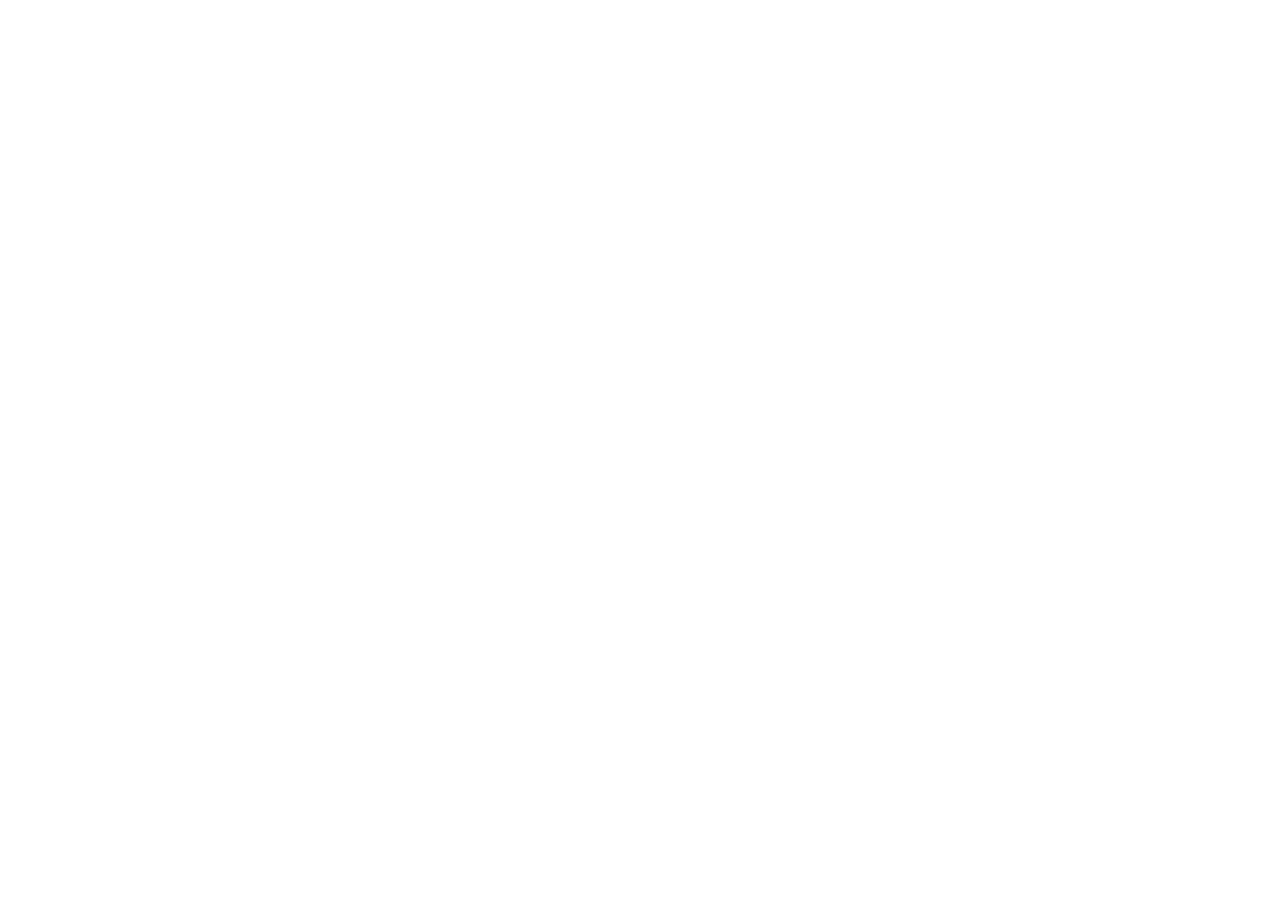
==== index.html @ eda7efb9 "Add files via upload" ====
<!DOCTYPE html>
<html lang="en">
<head>
<meta charset="utf-8" />
<meta name="viewport" content="width=device-width, initial-scale=1" />
<title>KSE — Kyiv School of Economics</title>
<link rel="preconnect" href="https://fonts.googleapis.com" />
<link rel="preconnect" href="https://fonts.gstatic.com" crossorigin />
<link href="https://fonts.googleapis.com/css2?family=Playfair+Display:wght@900&family=Plus+Jakarta+Sans:wght@400;500;600;700&display=swap" rel="stylesheet" />
<link rel="stylesheet" href="https://fonts.googleapis.com/css2?family=Material+Symbols+Outlined:opsz,wght,FILL,GRAD@20..48,400,0,0" />
<link rel="stylesheet" href="../../colors_and_type.css" />
<link rel="stylesheet" href="kit.css" />
<script src="https://unpkg.com/react@18.3.1/umd/react.development.js" integrity="sha384-hD6/rw4ppMLGNu3tX5cjIb+uRZ7UkRJ6BPkLpg4hAu/6onKUg4lLsHAs9EBPT82L" crossorigin="anonymous"></script>
<script src="https://unpkg.com/react-dom@18.3.1/umd/react-dom.development.js" integrity="sha384-u6aeetuaXnQ38mYT8rp6sbXaQe3NL9t+IBXmnYxwkUI2Hw4bsp2Wvmx4yRQF1uAm" crossorigin="anonymous"></script>
<script src="https://unpkg.com/@babel/standalone@7.29.0/babel.min.js" integrity="sha384-m08KidiNqLdpJqLq95G/LEi8Qvjl/xUYll3QILypMoQ65QorJ9Lvtp2RXYGBFj1y" crossorigin="anonymous"></script>
</head>
<body>
<div id="root"></div>
<script type="text/babel" src="Primitives.jsx"></script>
<script type="text/babel" src="Navbar.jsx"></script>
<script type="text/babel" src="Hero.jsx"></script>
<script type="text/babel" src="NewsEvents.jsx"></script>
<script type="text/babel" src="Wayfinding.jsx"></script>
<script type="text/babel" src="AdmissionsEducation.jsx"></script>
<script type="text/babel" src="LifeAtKSE.jsx"></script>
<script type="text/babel" src="Footer.jsx"></script>
<script type="text/babel" src="app.jsx"></script>
</body>
</html>
---- kit.css ----
/* KSE Website UI kit — kit-specific styles. Pairs with ../../colors_and_type.css */
*{box-sizing:border-box}
html,body{margin:0;padding:0}
body{
  font-family:var(--kse-font-sans);
  color:var(--kse-title-light);
  background:#fff;
  -webkit-font-smoothing:antialiased;
}
.material-symbols-outlined{
  font-family:'Material Symbols Outlined';
  font-variation-settings:'FILL' 0,'wght' 400,'GRAD' 0,'opsz' 24;
  font-size:20px;line-height:1;vertical-align:middle;user-select:none;
}
a{color:inherit;text-decoration:none}
button{font-family:inherit}

.kse-shell{max-width:1240px;margin:0 auto;padding:0 40px}
.section{padding:80px 0}

/* ---- Buttons ---- */
.btn{display:inline-flex;align-items:center;gap:8px;font-family:var(--kse-font-ui);font-weight:700;
  font-size:16px;line-height:24px;border-radius:16px;border:1px solid transparent;cursor:pointer;
  padding:11px 20px;transition:background .16s ease,color .16s ease,transform .12s ease,box-shadow .16s ease;
  box-shadow:var(--kse-shadow-xs);white-space:nowrap;}
.btn--primary{background:#000;color:#fff;}
.btn--primary:hover{background:#262626;}
.btn--accent{background:#1A1F3B;color:#fff;}
.btn--accent:hover{background:#2a3357;}
.btn--secondary{background:#fff;color:#0D0D0D;border-color:var(--kse-border);box-shadow:none;}
.btn--secondary:hover{background:#F9F9FB;border-color:#bcbcbc;}
.btn--ghost{background:transparent;color:#0D0D0D;box-shadow:none;}
.btn--ghost:hover{background:#F4F4F6;}
.btn--light{background:#fff;color:#0D0D0D;box-shadow:none;}
.btn--light:hover{background:#F0F0F2;}
.btn:active{transform:translateY(1px);}
.btn--sm{font-size:14px;padding:8px 14px;border-radius:12px;}
.btn--xl{font-size:18px;padding:14px 26px;}

.tag{display:inline-flex;align-items:center;gap:6px;font-family:var(--kse-font-ui);font-size:13px;
  font-weight:600;border-radius:999px;padding:7px 15px;cursor:pointer;transition:.15s;}
.tag--soft{background:#fff;color:#0D0D0D;border:1px solid var(--kse-border);}
.tag--soft:hover{background:#F9F9FB;}
.tag--active{background:#0D0D0D;color:#fff;border-color:#0D0D0D;}

.eyebrow{font-family:var(--kse-font-ui);font-size:12px;font-weight:600;letter-spacing:.08em;
  text-transform:uppercase;color:var(--kse-secondary);}
.h-sec{font-size:40px;line-height:1.08;font-weight:500;letter-spacing:-0.025em;margin:0;}
.lead{font-size:16px;line-height:1.55;color:var(--kse-desc-light);}

/* ---- Logo ---- */
.logo{display:inline-flex;align-items:center;gap:12px;}
.logo__wm{font-family:var(--kse-font-serif);font-weight:900;font-size:30px;line-height:1;letter-spacing:.5px;}
.logo__div{width:1.5px;height:26px;background:var(--kse-border);}
.logo__tag{font-family:var(--kse-font-ui);font-weight:500;font-size:11px;line-height:13px;}

/* ---- Toast ---- */
.toast{position:fixed;left:50%;bottom:28px;transform:translateX(-50%) translateY(20px);
  background:#0D0D0D;color:#fff;font-family:var(--kse-font-ui);font-size:14px;font-weight:500;
  padding:12px 20px;border-radius:12px;box-shadow:var(--kse-shadow-2xl);opacity:0;pointer-events:none;
  transition:.25s ease;z-index:200;}
.toast.show{opacity:1;transform:translateX(-50%) translateY(0);}

/* ---- Modal ---- */
.overlay{position:fixed;inset:0;background:rgba(12,13,55,0.45);backdrop-filter:blur(2px);
  display:flex;align-items:center;justify-content:center;z-index:300;opacity:0;pointer-events:none;transition:.2s;}
.overlay.show{opacity:1;pointer-events:auto;}
.modal{background:#fff;border-radius:20px;max-width:460px;width:calc(100% - 48px);padding:32px;
  box-shadow:var(--kse-shadow-3xl);transform:translateY(10px) scale(.98);transition:.2s;}
.overlay.show .modal{transform:none;}
.field{width:100%;font-family:var(--kse-font-sans);font-size:15px;padding:12px 14px;border-radius:12px;
  border:1px solid var(--kse-border);background:#F9F9FB;outline:none;margin-top:6px;}
.field:focus{border-color:#0D0D0D;background:#fff;}
.flabel{font-family:var(--kse-font-ui);font-size:13px;font-weight:600;color:var(--kse-secondary);}
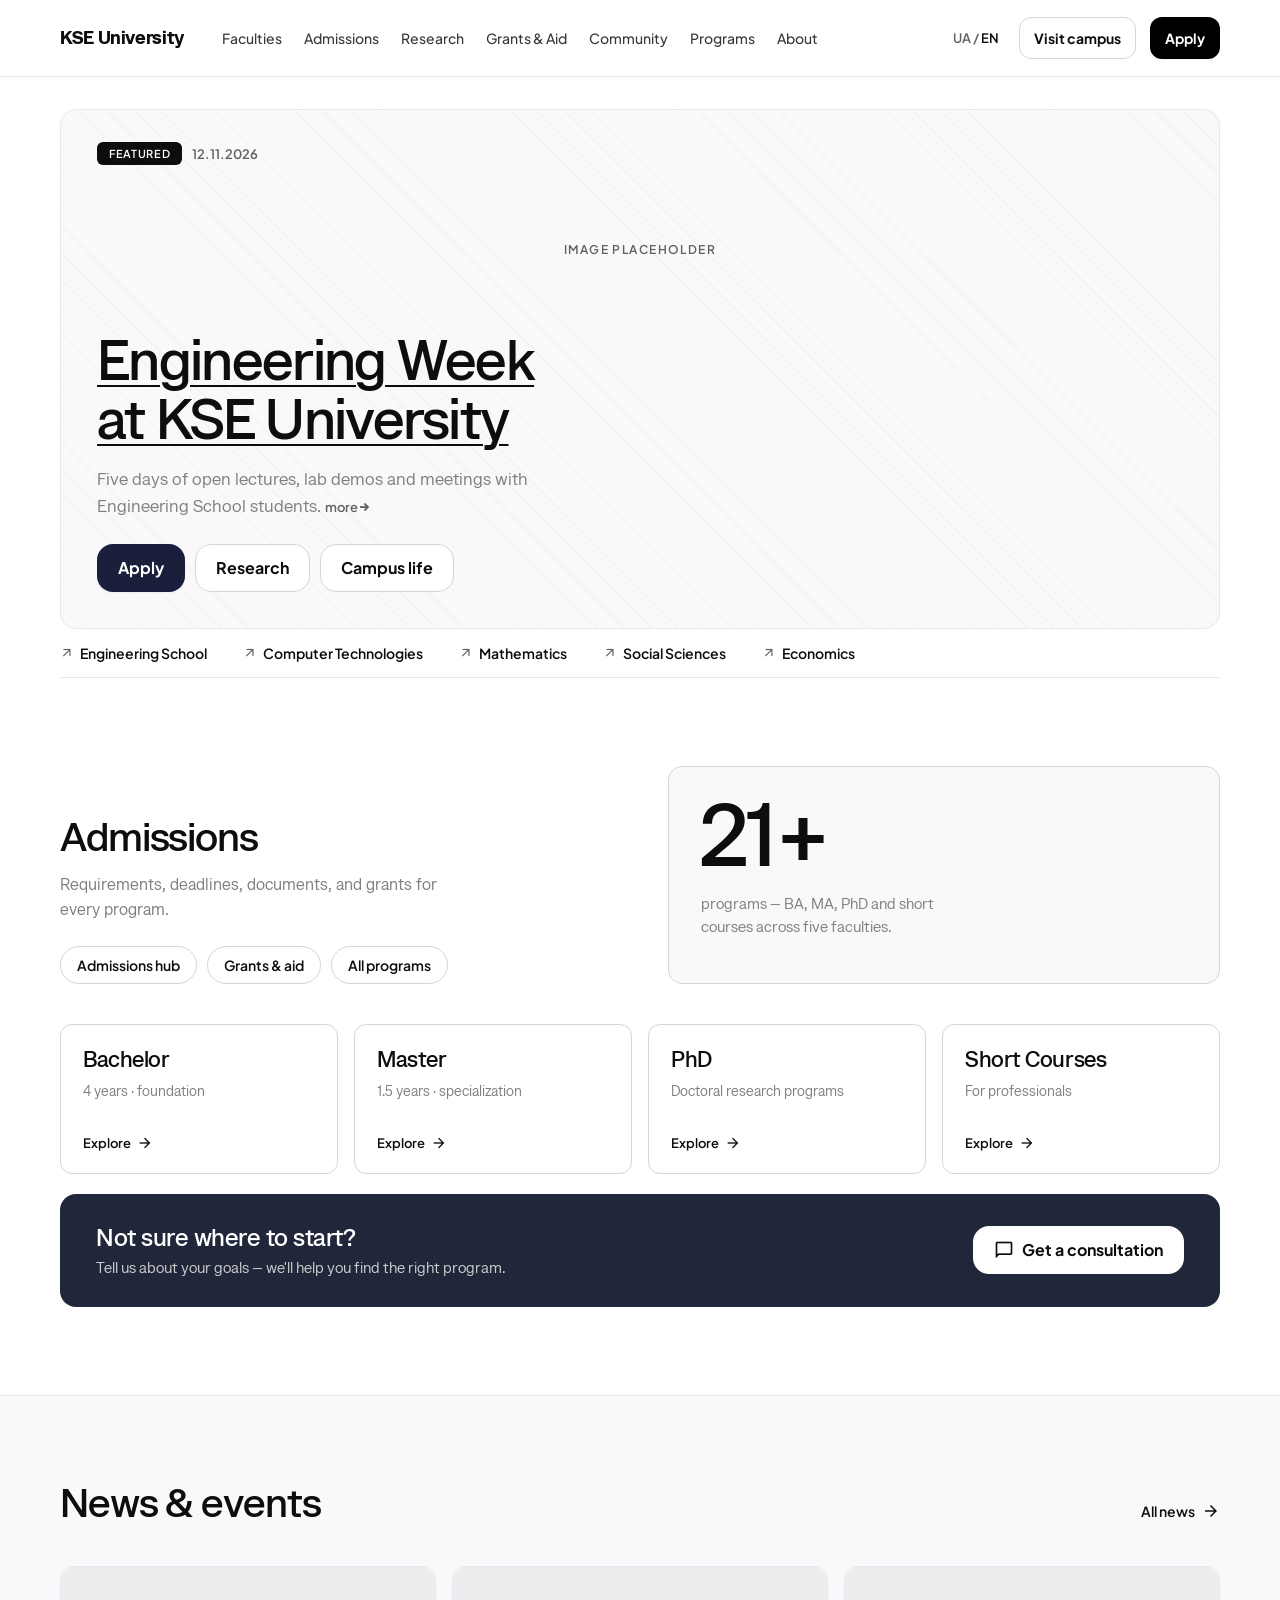
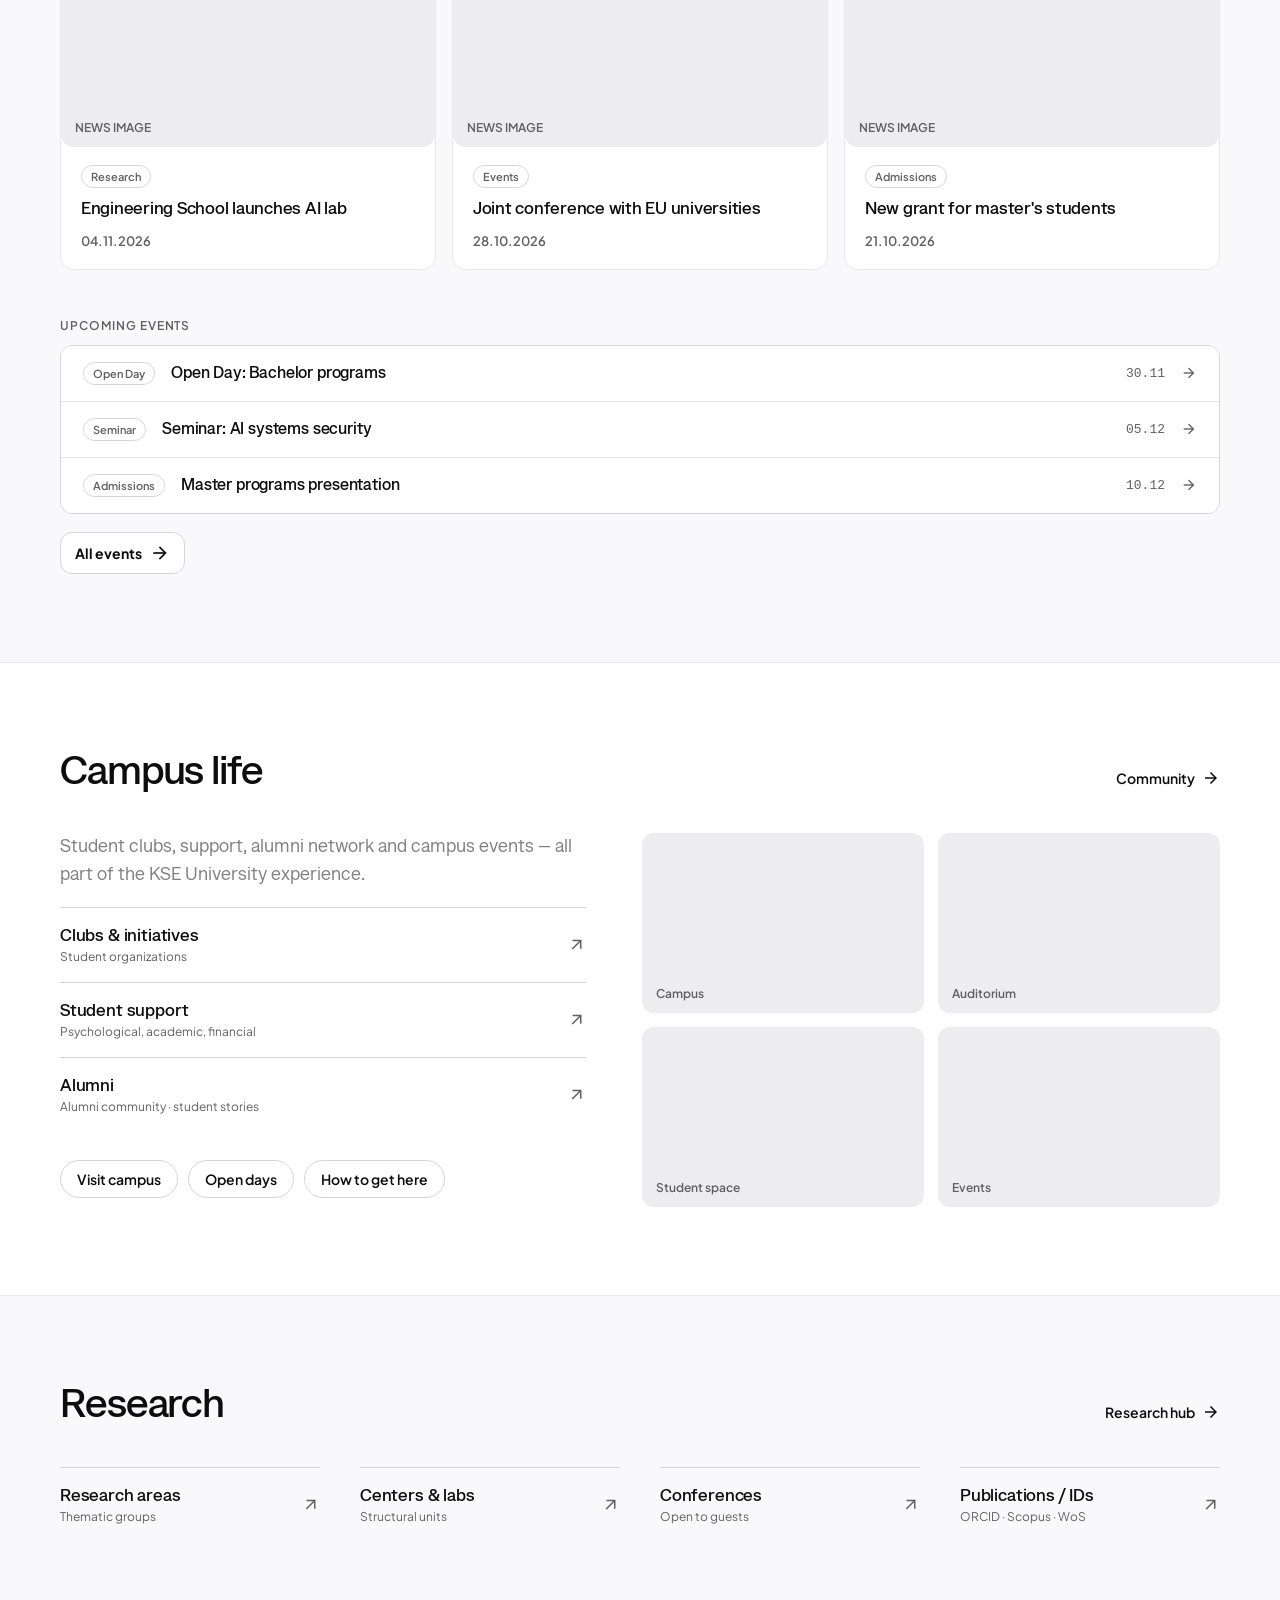
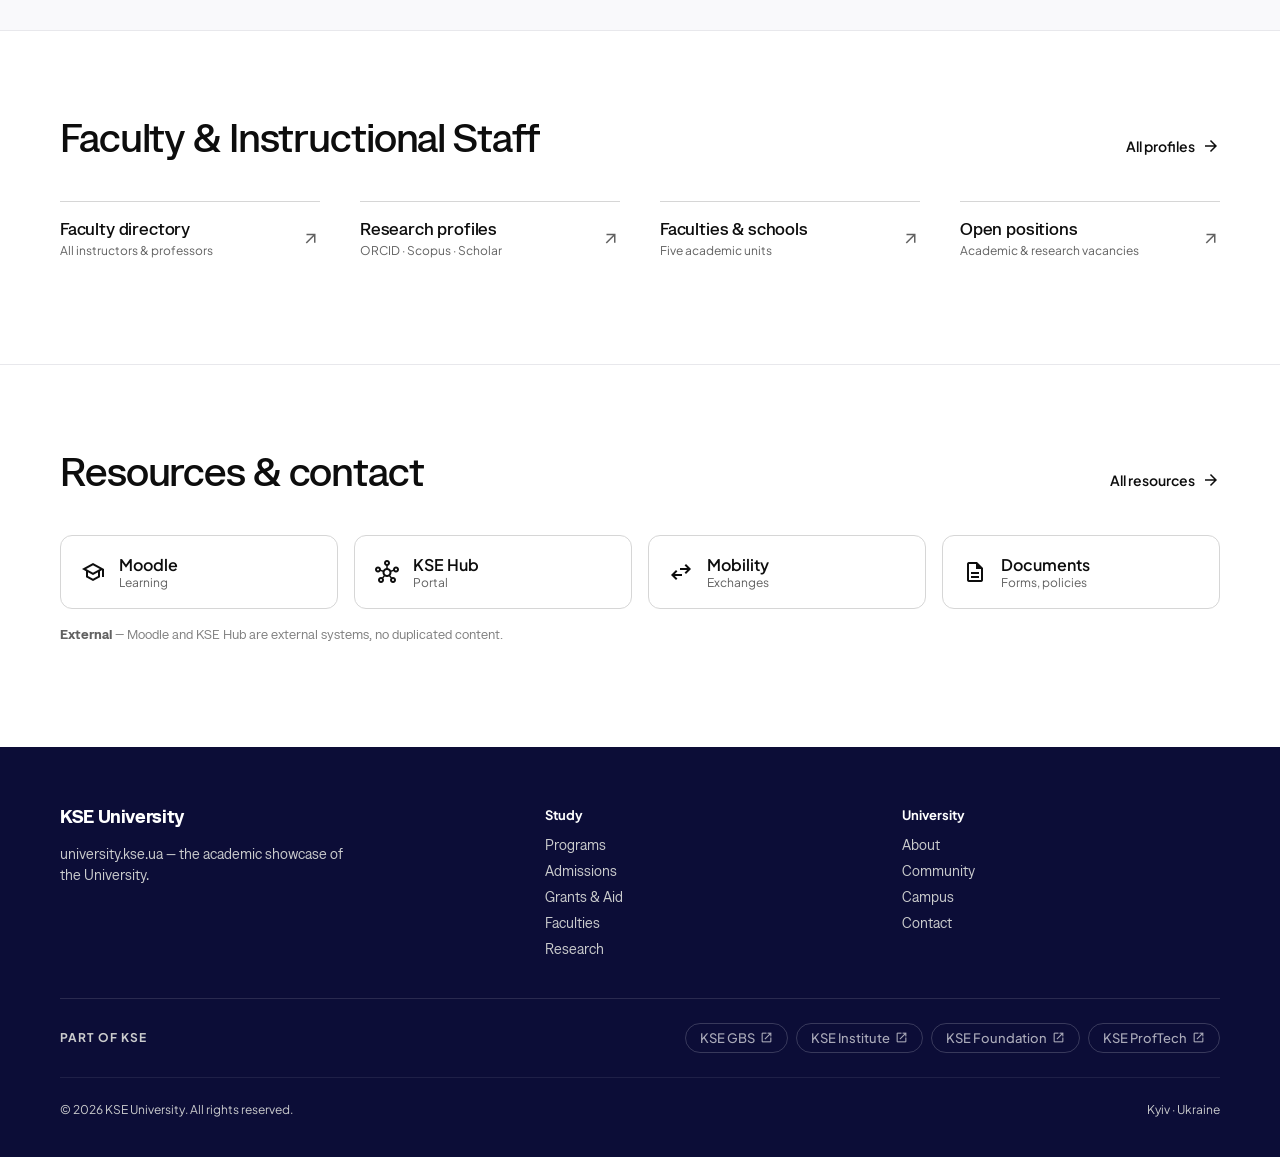
==== commit 776975bf: "Change index to render correctly" ====
--- a/index.html
+++ b/index.html
@@ -1,29 +1,179 @@
 <!DOCTYPE html>
-<html lang="en">
+<html>
 <head>
-<meta charset="utf-8" />
-<meta name="viewport" content="width=device-width, initial-scale=1" />
-<title>KSE — Kyiv School of Economics</title>
-<link rel="preconnect" href="https://fonts.googleapis.com" />
-<link rel="preconnect" href="https://fonts.gstatic.com" crossorigin />
-<link href="https://fonts.googleapis.com/css2?family=Playfair+Display:wght@900&family=Plus+Jakarta+Sans:wght@400;500;600;700&display=swap" rel="stylesheet" />
-<link rel="stylesheet" href="https://fonts.googleapis.com/css2?family=Material+Symbols+Outlined:opsz,wght,FILL,GRAD@20..48,400,0,0" />
-<link rel="stylesheet" href="../../colors_and_type.css" />
-<link rel="stylesheet" href="kit.css" />
-<script src="https://unpkg.com/react@18.3.1/umd/react.development.js" integrity="sha384-hD6/rw4ppMLGNu3tX5cjIb+uRZ7UkRJ6BPkLpg4hAu/6onKUg4lLsHAs9EBPT82L" crossorigin="anonymous"></script>
-<script src="https://unpkg.com/react-dom@18.3.1/umd/react-dom.development.js" integrity="sha384-u6aeetuaXnQ38mYT8rp6sbXaQe3NL9t+IBXmnYxwkUI2Hw4bsp2Wvmx4yRQF1uAm" crossorigin="anonymous"></script>
-<script src="https://unpkg.com/@babel/standalone@7.29.0/babel.min.js" integrity="sha384-m08KidiNqLdpJqLq95G/LEi8Qvjl/xUYll3QILypMoQ65QorJ9Lvtp2RXYGBFj1y" crossorigin="anonymous"></script>
+  <meta charset="utf-8">
+  <title>KSE University — Academic programs, faculties, research</title>
+  <style>
+    * { margin: 0; padding: 0; box-sizing: border-box; }
+    body { background: #faf9f5; display: flex; align-items: center; justify-content: center; min-height: 100vh; font-family: -apple-system, BlinkMacSystemFont, sans-serif; }
+    #__bundler_loading { position: fixed; bottom: 20px; right: 20px; font: 13px/1.4 -apple-system, BlinkMacSystemFont, sans-serif; color: #666; background: #fff; padding: 8px 14px; border-radius: 8px; box-shadow: 0 1px 4px rgba(0,0,0,0.12); z-index: 10000; }
+    #__bundler_thumbnail { position: fixed; inset: 0; width: 100%; height: 100%; display: flex; align-items: center; justify-content: center; background: #faf9f5; z-index: 9999; }
+    #__bundler_thumbnail svg { width: 100%; height: 100%; object-fit: contain; }
+    #__bundler_placeholder { color: #999; font-size: 14px; }
+  </style>
+  <noscript>
+    <style>#__bundler_loading { display: none; }</style>
+    <div style="position:fixed;bottom:12px;left:12px;font:13px/1.4 -apple-system,BlinkMacSystemFont,sans-serif;color:#999;background:rgba(255,255,255,0.9);padding:6px 12px;border-radius:6px;box-shadow:0 1px 4px rgba(0,0,0,0.08);z-index:10000;">
+      This page requires JavaScript to display.
+    </div>
+  </noscript>
 </head>
 <body>
-<div id="root"></div>
-<script type="text/babel" src="Primitives.jsx"></script>
-<script type="text/babel" src="Navbar.jsx"></script>
-<script type="text/babel" src="Hero.jsx"></script>
-<script type="text/babel" src="NewsEvents.jsx"></script>
-<script type="text/babel" src="Wayfinding.jsx"></script>
-<script type="text/babel" src="AdmissionsEducation.jsx"></script>
-<script type="text/babel" src="LifeAtKSE.jsx"></script>
-<script type="text/babel" src="Footer.jsx"></script>
-<script type="text/babel" src="app.jsx"></script>
+  <div id="__bundler_thumbnail">
+<svg xmlns="http://www.w3.org/2000/svg" viewBox="0 0 100 100">
+<rect width="100" height="100" fill="#0C0D37"></rect>
+<text x="50" y="58" font-family="Georgia, serif" font-weight="900" font-size="30" fill="#ffffff" text-anchor="middle">KSE</text>
+</svg>
+</div>
+  <div id="__bundler_loading">Unpacking...</div>
+
+  <script>
+    
+document.addEventListener('DOMContentLoaded', async function() {
+  const loading = document.getElementById('__bundler_loading');
+  function setStatus(msg) { if (loading) loading.textContent = msg; }
+
+  // Error sink persists across replaceWith since it's on window, not the DOM.
+  window.addEventListener('error', function(e) {
+    var p = document.body || document.documentElement;
+    var d = document.getElementById('__bundler_err') || p.appendChild(document.createElement('div'));
+    d.id = '__bundler_err';
+    d.style.cssText = 'position:fixed;bottom:12px;left:12px;right:12px;font:12px/1.4 ui-monospace,monospace;background:#2a1215;color:#ff8a80;padding:10px 14px;border-radius:8px;border:1px solid #5c2b2e;z-index:99999;white-space:pre-wrap;max-height:40vh;overflow:auto';
+    d.textContent = (d.textContent ? d.textContent + String.fromCharCode(10) : '') +
+      '[bundle] ' + (e.message || e.type) +
+      (e.filename ? ' (' + e.filename.slice(0, 60) + ':' + e.lineno + ')' : '');
+  }, true);
+
+  try {
+    const manifestEl = document.querySelector('script[type="__bundler/manifest"]');
+    const templateEl = document.querySelector('script[type="__bundler/template"]');
+    if (!manifestEl || !templateEl) {
+      setStatus('Error: missing bundle data');
+      console.error('[bundler] Missing script tags — manifestEl:', !!manifestEl, 'templateEl:', !!templateEl);
+      return;
+    }
+
+    const manifest = JSON.parse(manifestEl.textContent);
+    let template = JSON.parse(templateEl.textContent);
+
+    const uuids = Object.keys(manifest);
+    setStatus('Unpacking ' + uuids.length + ' assets...');
+
+    const blobUrls = {};
+    await Promise.all(uuids.map(async (uuid) => {
+      const entry = manifest[uuid];
+      try {
+        const binaryStr = atob(entry.data);
+        const bytes = new Uint8Array(binaryStr.length);
+        for (let i = 0; i < binaryStr.length; i++) bytes[i] = binaryStr.charCodeAt(i);
+
+        let finalBytes = bytes;
+        if (entry.compressed) {
+          if (typeof DecompressionStream !== 'undefined') {
+            const ds = new DecompressionStream('gzip');
+            const writer = ds.writable.getWriter();
+            const reader = ds.readable.getReader();
+            writer.write(bytes);
+            writer.close();
+            const chunks = [];
+            let totalLen = 0;
+            while (true) {
+              const { done, value } = await reader.read();
+              if (done) break;
+              chunks.push(value);
+              totalLen += value.length;
+            }
+            finalBytes = new Uint8Array(totalLen);
+            let offset = 0;
+            for (const chunk of chunks) { finalBytes.set(chunk, offset); offset += chunk.length; }
+          } else {
+            console.warn('DecompressionStream not available, asset ' + uuid + ' may not render');
+          }
+        }
+
+        blobUrls[uuid] = URL.createObjectURL(new Blob([finalBytes], { type: entry.mime }));
+      } catch (err) {
+        console.error('Failed to decode asset ' + uuid + ':', err);
+        blobUrls[uuid] = URL.createObjectURL(new Blob([], { type: entry.mime }));
+      }
+    }));
+
+    const extResEl = document.querySelector('script[type="__bundler/ext_resources"]');
+    const extResources = extResEl ? JSON.parse(extResEl.textContent) : [];
+    const resourceMap = {};
+    for (const entry of extResources) {
+      if (blobUrls[entry.uuid]) resourceMap[entry.id] = blobUrls[entry.uuid];
+    }
+
+    setStatus('Rendering...');
+    for (const uuid of uuids) template = template.split(uuid).join(blobUrls[uuid]);
+
+    // Strip integrity + crossorigin — blob URLs from a file:// document inherit
+    // a null origin, so crossorigin forces a CORS fetch that SRI then rejects.
+    // The manifest bytes are ours; SRI protects against CDN compromise, not this.
+    template = template.replace(/\s+integrity="[^"]*"/gi, '').replace(/\s+crossorigin="[^"]*"/gi, '');
+
+    const resourceScript = '<script>window.__resources = ' +
+      JSON.stringify(resourceMap).split('</' + 'script>').join('<\\/' + 'script>') +
+      ';</' + 'script>';
+    // Inject after <head> so the DOCTYPE stays first; prepending the script
+    // would push the parser into quirks mode. DOMParser always emits a <head>
+    // (synthesizing one if the source HTML omitted it) but may carry
+    // attributes through, so match the full opening tag. slice() rather than
+    // replace() keeps us clear of $-pattern substitution in resourceScript.
+    const headOpen = template.match(/<head[^>]*>/i);
+    if (headOpen) {
+      const i = headOpen.index + headOpen[0].length;
+      template = template.slice(0, i) + resourceScript + template.slice(i);
+    }
+
+    // Parse the template and swap the root element. Scripts inserted via
+    // DOMParser/replaceWith are inert per spec — re-create each with
+    // createElement so they execute, awaiting onload for src scripts to
+    // preserve ordering (React before ReactDOM before Babel before text/babel).
+    const doc = new DOMParser().parseFromString(template, 'text/html');
+    document.documentElement.replaceWith(doc.documentElement);
+    const dead = Array.from(document.scripts);
+    for (const old of dead) {
+      const s = document.createElement('script');
+      for (const a of old.attributes) s.setAttribute(a.name, a.value);
+      s.textContent = old.textContent;
+      // text/babel scripts with a src: fetch and inline. transformScriptTags
+      // does XHR against the src, but blob:null/ from a file:// origin is
+      // silently dropped. Inlining makes it a plain inline babel script,
+      // which transformScriptTags handles unconditionally.
+      if ((s.type === 'text/babel' || s.type === 'text/jsx') && s.src) {
+        const r = await fetch(s.src);
+        s.textContent = await r.text();
+        s.removeAttribute('src');
+      }
+      const p = s.src ? new Promise(function(r) { s.onload = s.onerror = r; }) : null;
+      old.replaceWith(s);
+      if (p) await p;
+    }
+    // Babel standalone auto-transforms type=text/babel on DOMContentLoaded,
+    // which fired before we swapped the document. Trigger manually if present.
+    if (window.Babel && typeof window.Babel.transformScriptTags === 'function') {
+      window.Babel.transformScriptTags();
+    }
+  } catch (err) {
+    setStatus('Error unpacking: ' + err.message);
+    console.error('Bundle unpack error:', err);
+  }
+});
+
+  </script>
+
+  <script type="__bundler/manifest">
+{"47ae4057-f1bf-4d25-b89c-d3218ab6404e":{"mime":"text/javascript","compressed":true,"data":"H4sIAAAAAAAACuy9eXvbRpYv/L8/RcW3Y5I2BcXO9CxSKxlFlrs18XYlOZm+bl+pSBRJRCDARoGS2Ym/+33OUisKlOw4PT3vO36e7ohAodZTp06d5Xd2Hz68Jx6Kfy+Lqaq0EqdKTlt40sAfWa6uVVmvlqpqs5/[base64]/gLfR5VlQqH4hvTV1D/n4k9lydVIyqNL3ASulFJpe5+JZ/DN8OuIrBO6+HUBv3WxwI/uOXX4RW5cwW4wIZLqI4ED9/GI32730YwoSMhTcBtpM/i8FaK6Hbppi2g/1794S4lg1RwQ+q0VD6QAwe/2v2dfaY3u/[base64]/er0/PB5/2cwx7KMv3p2evjH7c3NGjlPtXd2fnpydH7x4tXT4/6PaSkvlnWuOv09ffXs5Pnx6ZYeNzUsVpP48oeTp7d8eQ0rGn959Orl+fF/bhnstK5a9b4z1mevTn88PH16cXr8bMtE1c2NbPKLRs06c/Xm7DWwii0TtdYrYDK9Xz4/OdvSb/P5RVnoTu9fHL941f/pUi3r+Ivnh//nz/1flPJvm/iLV8+enR2dHh+/7P+sns30tFGqct++OPzzd8cXJ+fHp4fnr04vzv784rtXz93HRasa2daNKf7s8M1/JkoP/v3fTckBFLWcZa7aE37xrBou5Wai8PekVMRlhShmInyBfLFal8jPDJsNCnzh8WJTjRCNatdNhV/u46MP9/A/0G/3fVs34qBn2A8ehA29TRZ7B/0Ky6Wm5d3+PTu+ziiwFwH774wjKBwMKBooPt2Fc1uIh+J7pVZatI2cXtHZp8R03TSqgkNRr2Q7Xagmw7K7Pnc/okJPbRk4L7A5rhoq//eialVTydI+gJGJn6mGermqK1W1H/jtLv6XW9/D/kJ39+/a3wl0ZKDhdJgV83UjkaT0eroQUotFfSPKupoLWYn1Kpetogr1ol6XuaD9mItZ3cASFK2olMrhEOof/HfQ4BG2ZkffNrLSBbQcjSD++HDa/u+1Wiv7ZTDwMU3lrnjDJ1KjVk2dr6dKTNRCXhd1A8O/xDGr/A0OSF+CUFOquZxuQNJQGVGUxo4W1fw5vtoTM1lqRU3kRX4GNaxLRW+pKi7zUfNf31SGVKjsefwSRDb8wiy9uFnUZgXqm0rIauNeQlnZCtnwSnFV5UZMFBz4IAW0zXraqrx/jV5hu78pbdomn6rJes7tPmvkEtf2g+GF/PHx+7aRZ62cXpkiZmNaLqhVXGqo4U+z583O760RSxsewDuePkr3M+u2KA5cf8LWXft36wH1ASYL6BlLiWK5IpmI9mhRAW9WuZhsAopqFIj1QFT3tvV+rsxqU+1mSm/5Bgsf5rmq8vUyGK8bKiyc5koHAxzBYZ4DD1EwZtHWKzHDMd8s4FIBL2hkQOtEp9eyLGBP5fe4UmDx6ZkbeXNLzT466JlkO7nQp6cKdn2rSGZWbkLNDO7olZoWs2IaTf29e95A4ZU4uOMs7/ujgS+TfYcXwxGcgIOBI4fw5PKp1R1Qu2Lnc/4zG1VVcAKfTeuVOnx9AqsOfA4X9vj9SjUFTk0pjhoF83l8DUv5J1nlpRKHr0+yoJojOV0ovh7YqoIS5/Y4OG/kFKjBb/FlLa4q4HuT9VyPxWRtTp2VamZ1s5QVXEGVbotqHg6AePWfCqDecBD4Wot1pVv460Je10UOd+dnsizhFiRmSrbrBi/Az4qJami2dbuezTJxUrVAMnjmUFNED2JaN0os1XKiGryaLeG3krooNyIHYhGazhHoK9ZYaL1WGpp5evyDmKyLMtdZOAykstTMnOMBc7Mopgvq5FCPTAOKqVrc1M1VFnDgM7zwnTBn15bvp0WWvZ7n48433km/1/ei+xWePXvdR/bk8DoX9TzrPVDSL/ZvqakrdKQe+7tvshFTWZpruNKw+O2izjW8keI7OVGlWJXreVFl+AV9dlKJ16evnoohyFGVWMnplZwrLW6KdlGvWyGnU6WxUiIrcwrrEV/x24XawJkvSjVrQXCzD4pKt0rmuOKWV9/IphriXmnj49GxIxDqhkAkFyVuF9nM17BndVaqat4uxvAEqAXUD4dNIzdDLPmNeCy+pY92xGOxJ74ajcXFldqIA/F4n/76A76nH48e+UxQYK1vsdSOePzObxifvtu3ZS1PFGLVFFX7o2yqopoPBzC+wVjQCKmfo+hcvUf/s1OimqZuPm5Ontx9Up54s/IkmpYnbl6e8MQ84Z+9U/MkPTdP7jI5ONK7zI4/PUEVJSgoowqMrMiaqelCVnNUMIEyqqznxXQsNvVaLFGHeSOrFsgZVFHmO7pfoIBal+rHol3gkflUXWc3NzfZTxro+kaVZRYszlZB8iO4xL5XnxFe7igGDUfBuU5f4/15MAqJZylbOOAHX+qBWymmGPgPaGamsh2+xTrejQJ5RemyqNqdvNBwCuxU6j2o1ypFauMdwxR2tZypHVBJVfOdaa2aaSyyQEswv8+oQ9z0Uq48bWXRqqXfeRY7zrBaems7N8LT50g2arYu98TpS+/WkSu4IWpRV0QKq0bNivemN2FPsnWlF8WsHQ6Y0vbEQDzieaNGflTI/CropCyh/roatAL1qatGyRx5aCZXq3IzYg013n2mEsoULTcMvLpR8kqLk+N/2xOLtl3pvd3dedEu1pNsWi93Z6xi38XZ3aVzeffx1//8+CtXx12XpKp36CYK/d4p6/mchRP494wnHfR5bQ0XKup/BkfJkPfDW9x078Zmf4yjuRtFNxdY57zIYSLPWtkquqE+q5s31bJeV63K7XWNL1zxAfGyrlfD1XpSFtMTkIuqqRrj6aaal57U7e/DC3u7RAVQ+HHmvfQ3m726vqQ9G1Ty4IEY+g8y0K+UcoNlf/klKJxV2C0Qm+mcLqV2+wyauiGy+h7PorDdR+J+dl888gYY7Ok7TuVb18K77u7pyPJ06Nw/[base64]/QSfwVBz+hLAuEZdgn1JFRMeUqTo4WaXmlxs1AtqPzqBtcSuSEOUxetr90ptF1jq2VZyUYujZoF5vhDtLlQbVSYHzfKnrBwEXL1MBf/eVLXpZLVB3HerBUQOLc4ptuEqKGnN4VWXheausXrsX0yK5wiaJeVZi+onj1PLxB2tKOCtfc/IT6M78Vz96xupkq7lcjYosnarwp5uyiq6/pK5TDFFVB/ofmKCARoqpqqppVF1W5oS90olI8fPqzq9uFDoEkpnr56QbpISQyZPzU1/BnkF7mxc4s7FtcRGwbxBpql+nW9BLpXK7C4gSKhZdWf7Y9Z8YHmfbGQmgQnUOqsW3GpUdCADXgjiQPgHsnjjuGc3BRliWVoNsQlTZLdFESll5ZFYHkqa+q5tH36sShL/gCty+7N04IVp5dxLz6WSmmaaCUbRdfTDsl/awjpA44d7+JHOAlCzlrVhBuHiKS7cb4lceiDx2MEnBZWGytLuII7qmUWRd03OoykCpQoX1XIIpBcrTK4ZwuM7UhS56noP3wHM1f9YNS7Z07VqpS4a8rSDBAJLBOH5Y3caBSXkG7rxicyUFCskRKpuE/3vE4taHjCs0FqUSzhu0mpuoSpGkWnl5ivZSOrVvHCB3UgLcJGXi5VDg4M5cas5VjwFUE85HswLFTYAyIEXkMcGF27cbcyn4FZqMscFIvrTj9/E9Il49kHpNBStQpnWbxU79tofv970jqTGY5qK7H7w/902m+85rYQ/5kCPxih1xOt2oj6kU3imaHeF7rV9lpwAXeUoprTChXaVGaGz5+yvR3qX6oGr7cgMbRqvgnENHktixK1gG2NR4CpjwWjAlQ7qKUryPC2BprOxPmrp6/2QKNaayWCLoHYZS865hLzUOTrhiheYYf+vmS9kk1byNKjan7Cp1lbw47GfuUkCf5dqP7lb0DqZ8wit5G5Px2fTuWGGQ/8+5w1mLF0fiBe4Rpk9Nu+VstVu6FX7k5HbfIHs0apv6mhV3C0H4vE36GzEAryC1WuQHMNwjDMG04+kT1S5cy/qfjisZ0mK30MgfY1Xl/B9WTMC9mYSUF+jmXg4gj/3XfP+SO8tOFfqAs4CZpH6YmIQDRqpscoBcO5wrMmRV7MZooMqzRJJfQgu+cagg/FgT+RTutQwPIWf1N8oZnJddmaUaBMhY5xSpairhQ4ZejYRGc0XZ6FzrZsKjqwVf7yS/KGYdXNdmo9vUGhQ0ustaXa1d3GH2PpwMoD9CmX+khpwJm1P5ck8LnlgNt7aHX6vkQOHW3WldCbarpo6qpe63Iz5g6yBh7aVWANW6OyaqIE+x6Itp7jdTATOKFTWZnjBS479YoUXFSbZYt0ceEZUu/VdN2aW49hd9BL00lUDEyp7Xv2zgFnce4PnFwJPSZpT7rcr21sLw0TxfcQYe45q7oA9lxRhdCX2RrNZUM4D4MZGmXipFOPVRSsV3hmWppz29tqulHBCt0JOcoIDmmwuODCapzRiXJ7nuqbNfWSNtxDe/qjTsSOHpbMGyCSVKOmqrhWr5E9wVafqFndBL4w0TVrjLcmJEH0zgx6DK8MS7O3NtDtTJQhH+BY7FUJnfVWKzyGf3GH523nce0NsuWNxP+Ml0x1l1Pc+Bm40/wjznJt6NI/x31dQqxpgAMlzesslftOCOlT2HeDYzexYLa+SPsdd8sEjsTRa/SfcGd8u2jqG1z8Y9Ty2aN9mGXZaE+08ooUG3wW1TOenGvZFGSObmujfwJlFGnYnIoWBUhiatvryZww0TlvskjCYbflPmEmkk/Co+Uz6Wo+WVPD3fh8Wppfr6PxtYy/Uj/zSdqZhx+5PZncWDMJJ8WdNmjPDvXUFcEmjbdliiA9TQrTpEeFHT1ISIhP1apRoPfOQcTX5mCAv62zOt4AQdeOkm4xNQ4b8EsRk9dFNeWpB1ESqZjc2eFWx00ArSxB1hw0Cld3XrNf/bK+preivoYwC2LlVB/4GTaVmFhRG3xIWAV/o5yKfa7aFkM0YBtI2OjoZjnQLAI5Jz4n6qPlx84ADvrAciVPQ/t2YH8Mxp4JYCmvlNBweMPmATUxnMogME6bAuUSjUTHF1TRqL+ulUZpl40AAZmSch7qWjUoCoE/DASNlGB+ywbvxlYf7OsT3oYX/jHYdCjigs5rDGYBBgmWPyvv0BjEUCtFfbmzYe/rJ1//8ygbvCNGuX/Pm0pYC0NSRV2xbTKgaBIzyXRRVLPaHQN88aJaXrNhZJjYLWPhV+JMR3PV7iW97MxFcjj4UuOZAtvWLTw6kpSyqMR/yGt5hmsXEnkmvtQD6u/br97xH4/fOWuLcFp6G3bjOxjwf0f7waRZH4lZhXfxoorI0Q0BLWvBu2wh9aubyk4U1THyR923IFx2HLX2lh6/u9XFwa7J0/VyuYGJDq9Z+NitlzhI8byADx3V1bWqClVNA+9dEKLM/VEvZFnWN0L9dS3Lot2IKRiLcA710Ru7ub1uvl436r//[base64]//[base64]/WzzD9oUdSUZZH7Mx2DvSRXom22XiiAjg/0LDMp/yVk2K6XgjQ+Slo6cRQJTzgnDNJvyjR267zkjyZ4U2U3MbXK4HKx8lGzGqQBwoKuXJbAi+x6BQ4xqIDuM3KdqBNfQu5WqkK5HqoVq/BxUflvl6g4RhhWlrnTDyUoBAG4WAsrtTGBlHBFVu2bVNM1qAEODo7s449Y08kGAvVTrMRcjK8YFOtbVPgRcvUho6IYLtCt0/zPe18n6OOw3HfoCYV2EHGNZkKgc8taw0+9ssl71DtaUhJt4fMz1UHeoRLovhLa/ayc+gzY5423q2X8Xa9zMR34Jhdbcz8YssgLUlTHXGmV7NLNLO7jfa6KZZ4NLy7NPpp/[base64]/iyQ43QS9wBoJWjLhRMukU1H7NcD6OYwCqTHxierXM0caJTp6lVfIc9jqnXbYYx1NQoo1ubKFABURV4JF+Ket2u1q2pzxh2b8jTDY+EIRHk2B1Fr+HQfooqP9rTbPwgnYmzX/E64H5ZGE0a1gk9hNJ7yEmEbBvDPopqtW55YojXQBOWG1a8l6VWemx843BAPBLaEW4InmGAwC/cJp4q3daNHxJ5g5MFn7nJNAwzXslf5WXtnROOp+3HsQZIC9+rzbYjwr8i9519/ulErqSDc9omZLyBGIqCFLIVnAh107IQIr7UGepHSDVJy7Jc6xZNH7i78sQWMv9Zmw0E8wqum5F45KsQzLHZexQTfYJIOmxrNDmzzVzTlmqbeg1q7EVdtxTBukQ70OiWQ3iu2h8bWGRUqQzrdauac7xnFVVl/rzBEoF5njynnZfxgbCf+t7HXuS597Tj3hh84d13UEHCXeVmbLdiJ2f3wspgLH0Z6cWviAIPxLf+2MC9eQgOw0HJR+L+6L7Y8wvuG9kNQpZBUgPbHcn8RP+NghAFwKvYhdhG3033WVMvKTYuXocj0i/gOuCtNrx0tYkxD/ibge3Ry7pV5qCE3Wj6YcKlDDOcq0o1yLMh1oA0r3BM9XZ3OPKipDo9j76AZQjGYGxK4iC2AO3uij/hkVLX7VigqqUCrWXdiJ9gqxUVBrnS8EOq6eAr+OyArwP4GWCu4IWgWkOQ4SDBEk7JeJkTH1DvV+SSwOdmsWWYI/YON07ScPSXG+dMzmcn48vMOJQXFarW5uT2Z2yB40nbis+QoozW3widiUo2QEwsXX3wtb4pUPD3F1jgqZQCktmLmdzgmUGRsQzQ+9aDrul++Zpwa5Lf+RAyiS8Nfkzq2xi+pvv5GWLXvADommQFPqZL4msD6LL1W4vq0l/Bc0B04Uq2LWUHkcRfsux3v6MP/G3gdcgHxnFdMWEoRhvqqCLoasTHjNsBbJDsqK40iNID7+ALV9BB+cQNGxSfO7dsPsgugj68NmhA6T7E4D57yXb8E5OUkjiv5LE0FoNnhP5zSuA/qXYsDE88TjxF+ahL7WsPfoD+wfq7j77o8Neg77agP38f7vVMZh9Tz2jjw/nzAgCD0kO0uEH+EMNewYABQChQzEary8svN2Utc3EQls8u+EX3C3BF6xaHp8H0xcqQu80CVDPkpkejsHGrF3kfL0Li4HJrkFyPW7S2M1mWIBSu54vUMZJC52HVmWc9co6SziYdlnBQJMdnx6c/HD+Frfr6zCq3r9RmDzU+Y2525v+8uAAkuOgJQuDRM2OYxpBSgJKQJTT8vdqwyepsgXc5792pmoXvOOLpcFKvWX4+VTPteXamC1jHv1AmXkj9A8gcoNYnxJ/UfSOcIxuGCOH64Ic9GwQ3Dxgd26ntfM9V69XwVJHpuG6iaqCcR7PQNtf04AHXaVwaeVZCwksp7zzDZIJiqH2wSCFDCcya6an6Xm0+daqu1OZzTBVW8182VXCJvGWq6MX3agOj4Nb/iF0y9snEDcnEYyLhHhqHTgrNTJm7fw7G/kX/fgrH3V/ON5WZfywyf6n3xOWV2lxaj37UWWTivNmwdwdDMhg/nUZpMOeiuFxU4tLO1iXj2dCkQtwma35BN+ZVhG64cM5hFXQhh2sXe6xPF0WZO5UGxdLzhQcUWtAR1OM6ayxWRN0eGmMS3uF+0lndzHfLorra5enZwXUaDcKV6qUTnrPk8kVUGIRfpp0hmEaQzp3nA/o9JFswDiMWsmxSOoZr/BFSFHqqZr+eQk/V7KMpNOLqvRQalbuNQhs1+x8K/UgKPVWzT6dQOLRupdBTNfsECoV6Tmb2AD+SVVW336nDdVujGwmo7racQ3xP8o43/+ILZ0QHUCczjrwPHpjvSKDZWpp87V+CHgNOheDD+KiLI/t7hc7+1tgHItxZaZHnbdDcu3CT8bZx4vj9L/V9vPPJomLatiYtfMm6jzPSm5JHjvODsQ7sjQI/v5y8UtnpfSl/[base64]/VWbdgRGQy7h/op5cGDWGmBWqzIWcA5G220CSsVlXeTFDz2ZgznOCh6CRMuxayjf44Qe8oHYeIu/rPL1Sm/[base64]/L07riRQTeO3pVgk0QrQFX8dQ3srMgBQWi2IZ4pO/uDKzLbcC+BWT52jX3HRnU/vBdpaqJwrWsSkFRQN9S8h/9vakJdw5UTb1HZ0DhhAke+xzFErvVTNa2bPLKJNkqvAO4dDNkzw/xtUJzyuAAoLWqC3LP7s+O/x+4WjMkJizUryc/JAT1hpGBxrXDjrCiEgS2ixhVRvSeCEODGT2GkcOi4LYi7j2JUcUA3i9r6LWbR6nJ8F+/C3Pil/ajk1Qu5EjXFMxsUPOM/hie1q4l8RyDEEEzcXuIFoarroqkrwnbjD8y8XVC/UcXCxn90mmcvhmoe0LhmZzryCSVcSnDphChv8qeFj12f2sRMV3W1o9BZA30ThsQJjavUmN0OSNp2NRXVtFznCiIQm40/ImgUQhdb9tsfMR8k3EzCZoVjyatqXtVwFBZtZs7stKgcztEYLwoE5DrwvdpDydiDVsZ5tiPtvLppitZJ0+45Xkcc/rJwsGR4vgCTZbYI5ADQmrjsbsfebVhjMUBJ9zOPJXrBg4GGwrGc39SGCDULMpSp46b2zkE+LZ1viMn8oDzaQIfzJEly5KJqyNZ/o8QC3DALPmB5QMTo7zxnOPd/n1nDpty8+SheQRS8f0GIwuOZhums2d9eKm3nZB0al+mGKDFSLskRWNQTSM3hyB6u8+JaVc5K/DBwD/bF8LyeanqwI1dFtmiX5f8iKvHOniicIBCM+Ag2mke80jeq8o9bmBM0s9DZo1UDtx/0ccWthd7wU4vbbD5xCml6RnCgzlrAvuWdZ7h7Ow9pJweI1QgPTajynVBMVtTGmu/QuXMmDryriXczieNt7npLT91REh3y9Mt+h/xWe/yFnII2aMv+SXOMfkiuaAeDjmc41AAc+Apf8S1litgLC5ma7Gq4t/zktkqwGBPSkv3FPRkKyInEVfREgu1BpEQCgRkAxhsZsgRuGGpJxB009ebrEag+vghtQXFEki0bKhiwZ2/Ny3d2Otyj3jsrgmfyVjNizZLc/8B9FwIBOfbdRJUDPgzeFkCCn6kGoPXqyjnbAteo1A34apRlTeFg/tQZaHhU0nDLzxG/NgFpK3bEE3+TReUPDsRjNxXYSmbKwCzwn+xmIRTAyyXq+cavxfYLgzFMyEf0iWPtNuKsEAfiq31RiD9Ew9oXRYil62p/W4Q4uoV4JByOrt0mITH1HiTxIeHa2cYP0rNG8S2ORk6Vrstrhz1CN/PQV8JEr2dc6LV/XbIBjfaNNcV7z/Z7N1a6Tmq8Q//+5r9tq/gV32HDdF2igNX98gtw8VgHGXry9bseiW9vdzYavKkwVH0g9tiYH0wBMOJgoB9nF0vycKg3GpX4SGvG3ax9vuBxy028V1trbuddh9eyrtRhlTNkGBx5dZkfG/mwUjffu7mDVavUjdMQBF1z32XUS/p4LLwX2Gfv9wX1P3hitAreM9YweI98AdC4HNiedYCTjkrk1VtFOg514l/SaJ4BbgEOP4BR+RQhD1reIuPBazOBVirvk/KA5KxSxcsS5T9L7OwY7+I+K978tgn5AlQJht9ap2MZ6mIJBQHU3GA7Ujmi3ZoeIFZvGD7YEU1fNcUcIAv43IPTclqvipRcylGZP38Yi0jyv7uMS7KW+dzKWU6sVY42KaULiFmEh831I9wAwROZtD/2ZeZaYnlN+bRNNZLUlajTXwOMaajYk5PAXVrZzBWjVNngFaccNEIHOK7ynGqvqXoiJ+QUSu4IrDekVEte0ADc1022o64kr8KNSUuI02A0oHZQY+g/GCRhYiEA5Fo1Deb0cPXWnMBIBXv781wVYKpBIQpKL9DZl+yPPHMK6JVsPP1a6nZh3piO9vLUjiDyj3B36BXZeS0UwWuYlzpAn0/KGh7TyYwc4//ukWdELM30ftOZx3+Ma4OjxT7ZiVOWukF+0S9ZiX4x0S/08QKYldx/vqWi/kuP7wn4Pxeg/34XoNvvKP3ypAoktjtZeDrS1Q+qKWZkWrFQBs6yGRg2P0p2KjRqqH3pyeElGXMmaxxuAVG/pGKXvf3yUJRCCa0gfm6FXIpl70bJgAGS4RciyDJ+bLyk3SPrE4+fdA1Zgf/s2fHrQ8yvCcw/Gxjn1bM33wVv9gaBMvNYT+WKJF8IJcLDQ9cM7gUeBCYEBy1tOP8FYUfdS9iQ0bjMoonCmi1KnJl5UxDNalQEPkrBpdBr/26GRkN8eqrm6r04ELtvD/be7c73o9fN87q+Wq88y+LgYLAnBgdfDYzWebCHD54MaAfENeR06ooD7B2bqoZe42MfQwh8qzshKkFX3mIZ3psfwovJ4HdwWAftdvYQAQyfg42HskQaFBBy3kIDNTqeSM7dALwXcr2Ihbx2xmln/Wc/iDgzgu/K8ULiwRykeYO4ZA5XABnmOFyNv+w+gsXoruKb8LMhxT6Em0S9b+1E9zczFoPfPdgddLnMHzF4DP1DkIpbBlgGcGcyGqNm0l5F2AFOAgZVj1eFKXpo/6KwWrTOsAcSIEqjL48jY1sFmds/gGCt3osT/H+DNk2oI7PgcwukwCPv2TzekvkBb8yCYHrtVQxb9rALntaEmwd8BeVLmCOKRy44/YQD3ZuURZWXm8CfQlWAL+YOazL+EsL1pKynV2JVY5IfMFGRT9XxGWG5BdouSB3v3Up9fmie+wzRu551JX/KZVgW06I19B1m7UwL0l6do86ZGezhIUrT3fIo/gDgjGkavV6aJQp/nNuT1p49LbVq7wVnLb61CB7Dr/854V+4lKuTqq1DOWJMe31s2MZrTM40xqvuWf1MNl0ITQ9RxPgcWgEn1ETiilhBdWC0afScz85BMP+HLl+BnAB6Hoh4KwhGpvhFjUtmrlWeKJJMR03QiUcG59CyoI4gZ7Uc3jUw/tZLIRMKwumIQQ4XMv6Xe9FjDtb0w4e2tEj/MF1VHI9kKN6vyfTIDC8ZFCfCiCZfINjrK5SMX7xj7+2W6ESDhp+GIvAFnUuxEG3SjUOk2pEpwRUM6ZuRwTJDsEQUGRGBBt6NGbcaLwlwnEmGVUT4AgqGJodOPgsdhRpXFawVzeq6RaUKUS2tq/A2hZgD2sOef//FVxTnYPcZbQpQQjs561HEji+481+NxJ77Mswoy6hW3tR04k94qx+5XgwGkSLb9rDDJOFft4L06WxqwejE3UFSzRBwJa/XMWMyjY3FYODLTNNkkMvUa8tLoWdvXj7lJIZIMxkI5H0TGof9saPUZTG7JLxYPIPIWYcwWTR6/XLQG5ybBoJdzlRclYGVEMdnzwFfu1mDr4+u0WcI9KbW/5dj6ICGwensJour8qCY4C9wDaobzukFEsyVZkdJikMWea00nMYo90nvQHRT5M0JnqiQqu0L3rGYmc2+gTM4Kj2KmVHvARt/eKfoQhFzh64BIqA2A3gwqRmHnF8TrBHAxV+pjeZtvmFfmzGF8UtfuUKa02vVaHVYllapYVBn8xrv6gZbCLGEqUh3g9FhLB6J4WdfwF+3dOLbO3bIKgGNm7JG8YY1PJLZZTh7vxp+xZ/DmCWhBNYZDrInsYfZOh9Z9pzWiyJbylZrvQh4Qp/k97gjlWD17p5YcVC359yynrSNUkeImovaHNCO4S//XJnV6yo3EqGFZKdvPQW7qZ+J6ZYjxztXxKPg1u+JTeaQsXYjt5W36aFYmZZWRHlH/NvCUxqa7iN8ZzCS+HTkw7Hwli2YyUcHCRG4V/7ltjzxN/LyCoVAHHJLCFnPKop0ObG/3UwFhzWLz/[base64]/Uwbg+G+Jb1tFTfO2C/Ax+XF8WMn4Hw2Y8IHrgeZj/VRTUENHQ8tj7AsRU2M0JUJ84Oy4GcS8V6F4LxQNTVslQkQ3uHypiUtGazcahovLVS3iM+tXiguawMw71m9zlpHhtUH3HoG8Z4zgq641+GloYgkcHHKPbxp6llKVdeNQFK2lKuTAZmuxtI4RUlqYHTTckpJ6koleSZS2ZaePjBjdhybJgjo/JTceSOYfzDh9CBdvQB7zmETChXLhCwo2A0yDWMEYP99AYV6/+MTYNxnLk7Jo9c3aCjODZZzzhqWDtUXV+hZMbl6ZPgtUvJ43mUeMqW6MJlLm2hncyJMBy4fCDevnNS0tSKR/ioR7tFn9KlMbo4otgW9wHeWxMvAaozRWB7lkVGqndqpusPRIkP0nqBW3YB1fCbbAUcyq8kWUNLRjd9nhxkMiMcNt+hnMD5K1jXHiKLg++rR4/2STcNtx7jgFVtMAQytWhVl0+RyKYIZHM9X/wX8ywIvzDsJsG3ZnVzLKcL2Ob/aHzL9azDrPjdUYJnha8SLMcUSFCEa3Ec1WNI5O6k5FWWQar0DSegsSbyUT+lkeLlQ6cTHebwrATTGaZ6N7NsQjTvSGOom6DKbCd8251cwQcN59Br1A5JzuHm/JUk2tZWQRrv85gbR4a625YjzaC92/MHhOmiMyGY2VNOiYVZ6IpGG9kMrWxpwQe1PNfOwYCUwybBm0kaC8ZQWxXFW5rKPstkQiPRZjcX+xD/nnSGhXbTJTXAz+mkVRcyUd5jay26UgJ1wIVQGuDPsU1fyTFgtgGOxPZTA5pgeDnR6AUpJCAls9dbW0zXJd55ADQe7Had4yDiNzZJcsB0/HWydcWHj38HpCOIlhtVdrBgl36JS8vAzPpRdVH1ERVDPdijDh3jlTdSEydUIp00cKSlsxdqTkfMoJwoo6O5y61i4BfLnDvK6JYQoULrH0V5MTMasrfXDxEkPXkHnAGwau4cdI3qchIkphSXU1nCWrfqiLKhfVe0+tJU5VArUAGBw0LvTWL0ZNJda/WtJ9AZ+EUzc3H0tQ/e6MU/H8IdDIJVZYMqMchYyZgdy3XZFqsSjy6zk0zuVYq8Bc+wed0Uf/Pib9G0bYsB5101xRKR1oGwgDHgU40TJRsybXvr6KqiGH72sr2pk/2AHJqAfb3HC/0So6jBNREbtVyeanwmJ4DXPrSNj/b5O4DrDz7i54en535xL4z6zDz0OkORze1CFW5JOKEmbEUF27ZVhEth46IveFA/[base64]/82MBH5CvZ+a0l53t3701MXCvKrMx5E7gO+E4KicziY6HVdN/R6EA8rDW4f+8IYKWYKb1Y2rDz4AyFRKqSjbYlJAoi/[base64]/pATx1o2/WaI63ft7co1B1SZPB9oFAfez90uAwXffOa4EgXycrvJZqJTqOPIINoOEFFdx6T/1HfuIJCMLjelm4d4JPPNsInnzTEJ3ca45N4kE9uH2Vw3v6KMXr13HmE3je94/PKwOj6mkmNzYkAn4FJpY/SO7Gq3lP4UxmW+ePvxLC85j6JYZnvb10wL57219BiJxlIp6EOKSZzi/QSRFLW6bPDnvFBfOm1cSkwE2o4PSinVLVQsxmcw7hm9//s4D21QrSnvGD3j9qoR0yK+3Zh6wzjsQdf6kF2P45X3kq4feJcbMmNfYPivxhS51aRZVlQuigvys0kvoIxs5uNS6AoQhQcmxYhntMDEVJfFNUes9FTvrEE3q79xZ6kvGJDagwCP95UAPxeyLL4mwKz8s5j46v/mtM8s06eENwwwgzKPXbPfiIVxgEHS1kSBpz6E1t5Y8HlPT0KPwLQKNmuNZpKgx5FkVFkh7dfOfuLKdEuVIUOcQdYeMjwSRAtVrB2kmPE3rfkqBfDiy2L+YJTsglVIMSdW/aBtmSBYjj4eCJsLsA93ij2Ly08TQBm0QXutw4mGqPZQLMACI/Um7ZYAoaakYltzIWkjH+uSkpgZZzSaFLqBlPSsV4Pw3MZldaVMd11w3R1qgqTEc6K95zgiStvYMXXNgmZdDfy6QaywVgkKDPxGfwx9IJbMP/oqyCuadvqG6r75RfxEcRhFvAO6yycddHQciLhgnnrGrfEny5mjZX+gBPuD76qG8/Vf7BJsZs5OSn0NpgUepQuZicFR5qYjdAx6qPGRsnjwEsddt4AYlC6+wzRNCt+fyMLQrXkG7QhWb9KUljCmkIy3paxq03Ge1b/o1sF7Fb7JaIKWH7ZmTp+5c0br2iiiJ0z072k+0XfdBkiDfmmT5Mp/slFQ0IMP+qPPWbpELj9HkTSsEKbmAcMBdP95ptKLospGDRQ8qubdjhCQyW7exkcXFaD53viS/2X6i/Vn+t1g6mUjdBR1vUVZqTaE3+pBH4MWJwQJQEsrFiS8g+goyhT93SKEVyUGUw2hikuYWVzBROvqikiAbpBDTABrngR5HGBIQ6HI3HwjRnGfRjGINv1yg1GI+g2uuEYMTbswhq1luVGTBrE6zP6a0p3XDftt4NxsGTbEIQi7PnhgHWBAyDWoJL/WbXtq3b/7pNuTJlecYM5kIwVImkiKbZ00xdif+HADtD3bLIgT2P5I5pSWHVMmnm0ghhVPi+lVWQTn9gLeapV5lLhPZQVqGtOsQp9Oqfgrz4Nsc2NZCvkPu+ZztsX0PpeLB6aJgNhmJj8qqnzNU4OZwi9QZJCJ3y+gvDNI0SM7YJOeNy6qVcwIh1dBm5TPZqZ8FWPfhvhLbGbB8C/8d3tDpkagbjl8lipm6c9uBnCv9CDRRLpjQB6Ttru9R12JOLkiEu/J5fwgu/wUIOHQUx7ORPHJD2TL8OGNq9LyOrKk7uh5vtTPnag9cZSzdk/[base64]/OhisulWtaXRAl2oV0uBkjA4MYAZZFaR+QnjV/hQ68QvvedpUM/d/[base64]/k4IfY7n5CvOtWOPmsHU64oAJboEV33ZSbj0nTf7RsJfBCRmfjx1dPn/M4Xn7JowY8357JxDdoUDdXFQL1RQticE8Woplx+se+DxKyC4QqoCMAjM8B5dyg8QPrjfAB/CszMIvv1tzzHtVTMmHS1Z1tVnWa+2RY1t7HaPY+qgHJn6eroXcgx3dglMF5e2mu089L6a0Lc3gyCUJMxPoqHOY6CTujZcGXK/nc0x0IA1eDd1Aw1oEx896zNygqSIA68E34ucsy8JD0miLryBRPQTz4Yr57pKcGsibWpNqQSNOHppU0MX0Sm4y/[base64]/iBOCpIn6K723vbRpv1/xzNZfTzZ/IRy3x7atnz86OTo+PX0bfnU3rlTp8fSLcoyM5XViUUvfY6a3NKLet2b1+evDAgfBhN6G0+Swle1q9hkWF3iagbisU+NBtK+h7YG0rF5+vUNYwJsjhyIyZcsEALpPJG8OaK2G3nodzx3pwlCbclQwQYquNeFbiTrBnJvmgV5sbBwLl6rDIToCdzc5eXMFkDb7epMsBZs/mJ8pHCVzTq6VoF4bv905/zG7MpM0VJLhfl+ok74fP7BBTOtTR+hpG+EpwETDpMyANkErddr7oY2SJCwDUuOe7tXchkxN3FhT0fDXsYOz2QM91gJMsJsZ8dyHPkv7YW6QwwRXPy575oz9BBL7+H4HwfwTCfwSBEHf2kPPO/ddIgS4LAciAcZ6CWALs5DH4vPKfHRdbSMEhB1Rcqhn6porcPo7grV15h3HdYZT+151z2rLIk4ri8BdgVSJz1J/q+oqSw2FEhouCLDAHloFbmtT5hmxbXmCqZaaUYA6tC+RlARSOnBWDwLiOWQ3JBSlVqtR1pff+UmGhx5kA7ygSFxGAZ1lohO6EwgAOhLujnvGt2+Crm6gEMdQclWBDO0Zc9RO/6okiVDjj3nG6LhVWi5PAX3zd7UwArTytVxvXFQMxiB4nqxXX0RfShnlfC1qEHViEHcR9RMt6sTIeVBDGgbk8J+s5jtVmqwX0+FItu+ACaNbyslZj7AYeD5yMGgkAkS/xN8A/r1tcYFaSrBboQfijRZn0nMsBMAslEjLIAe+BbNtUp+OJ4JGuqekF4GlKI4EgVKGuMTpOM5ilV75EFVII0ejoeT9OjrHWNjArClntbKPEjktkasQwLpmDghOXGhkfsE/Odw3Lw4vGsT2Zt/OOrEcZu+/1CkzkKSJLE29wIOJvvTjZXOVrgLgE9XowxaWaF22xpChVfK7Bo8iBamHuyFxUNe5Zl9VurW1Cy6JyWFNgbfY4KKnjbCc9/7sD2990qmhZliyGRsuTOcfK2GYxxsOTRgeDGAduryyb3ZowOnZ7xU2VIpOU16uncfbH7VzpP33czl2/B6vn13V8i9DtdkGWqC61pc7Ar2nIBm788XG7qrfxRMWp9k9Vvp6qZtjQfyE0Hr84bOb092fqzu3tpHs3M0MIAhV+dWeialNtH6OwMyRT2xicOPRnaj5Vc6oHJ5UGM35d/XZd2dpEqk/P5aZet79dh/rrTx5IBk3VQDh91r701Z7qyQuQvn+D+ejWm6SU5QqvINfqT7LKSzXEtAW/Bb3c3lCqf6j9w6025GA6ysLdquZZFSsg7t7Fnk5ub813ZAp76VR4/TeEj5suv8b0vFBSEK+zn6nlVM1Jysk/11ihpuQJt6mmx5xR+wx8vYZ6PdHTppioMWgoziq50ou6pR8YL2wefa6j8Ff0wKHv7Io/IcoEqguwdkRWrkuVlfXc8wUs6/kcJJN8jdFHIO3v8M0Zsi1SXYj9vyko7XpkMDUXO5uznHJA44D8vCJUUyn/VpQbVljeoBA7hfxGxie+rOduPcAGb9OCCSXnELKb3TP+eXSXlHBp4Hc8UvIjbhc1ovHweoDKKX+qVpiNxkZdAIDw83ru/zypZrX/G8Jk/N/Hxt/aPPhjU69XnQdHdVnKlSb37eDNcZWHwRymd8/rOdA3rqD3LLu4wPvhU/fIC82Ja3lez/UwpSaN5gB8DwKf74cRKGAMBVjVO87fZsfQDYIJ0T+eS0pYZEhtP3gNc+u9L3iqXQFEtnAFbnjuXQGcfa9E5P1uJ9krMjfrExWxKxSXDZYu+ui46hSH9cTYEb7Mz4t2sZ5k03q5O5NTNanrK7rg7xZar5XeffxvX/3bv4VImDads3d32O5nFnsd+e84a7dHQ/7bMN27uypE3poUucWowzxgvIsvl2v83rsQ9nl08mehzxSsOjuk+N0q63niKVBA4jEue+I5Lkjfc7uufQWOK/PKzYp3mXJbhAOhPm6HWF+XYCc+etRzxjeKrYGpDR1UsbMThHr85hv98xPsfzVJIu15KSvZRyFUAfOuYjbnK35H4w55f0RlwBR7ayP6/4jagIP21sbb5iOqQ37bWx9vt4+oD5no9vq8bfqxFdtPt7eA+/xj6z6uwlp/UxbR3cd/CHcxK5bCMjOFOjHYJH9TTc0KpHNWokrQnoGKjEww4jVqxsQMYJIlWFT0WiUgaX0PlaTF4XePjTHibCEblZ/[base64]/FcnTBImjwqNj8qefVCrlxyJPsgTjZuXuwBOrLBYeo0Q/7kcfVDd3vqkCPBh0XUOKsQk5eg7jzEN4xYhusH4vHoKwYLlTyXbDKTYiavjGFlDGE2rIQHl9tiXtUNJxlDghZfzCpycsW57DjrmKX/0DXs49qhyNqZCHDhGM4iBH0qf5tDB5bq9W4AS0VTl+aWa9bfeYGY+1BRr/XrBqChQAU8vQJvJOgs7qZsFb+JxYETwgowvs/O1Zi60lOL8IbW7Y7Pp4LJ7BbotcH+7rG1whImHPEZTytQVOLp8Q+h0cbaH1HDz0bD6LZ9zzIwoCk2Pmkr9tzWnQjoILgyBhTkMzljiWcCRX7nG7c6m4A/OrO7wNmXDE4V8SIQIS3sJ1dSN2Ho7zPYJge9jiF93LcTerZVMNwMoRlwHm/r1kV8xNEeentsj2O1kvqFYzcZvF34Q1P/DZBpG1HV1Y4RfRMphQNnEkjn59lXyXhbVwjOPwW0w1yFcOa3TVHgsDCKslUxpz1VszKVGJWfZ8mld/oZfhnAsTFv4Ehx0BxJAuezznTVhrQ+YYV0BoEJ1mXwcy2gn4JPFtEhLbpdxiUfi7fvwjnpObaF7fiBeB9O4r1tjcAp8fbdGMm4a1D8eWuXkSYROf0zdnHGCTZCgu/PJuFa+JWCT7JzXtdm1TCWPU1NWgJU76jDkZxngMvaZXYMhICBgGPAZHLMnQtUtw5M81Q3ELXpIPuy1jNB70hIC/yfI06HnWFNpY+RTGepzWDPTXGeUegUKi8dB4TmM7/is6uCIubAqYRqM4k9CZ3YoJl472B16WF7U4e8lDrwvKgwqM4fXaZXZdEOQaKLMq1wt8xHppe3fOXqxw9d0u/HUe2uym5BW5JTuWjxDYQowVLBXxg65TXyVr9DucWv7+30XYo1EaYsoMTCHajF6fVEXUaX1Xidifzgzi2QuHOxnXB4VF0T7CzUB15TN+oahDtfiGZHwLDO6RowAWYiX2PTS/m+WK6X/F1ZLIsWkHAqxy/H2OOl3IC0QB+HNSrZlIVxp0clPHjXI6guE44B5DZUCV4jdTVXjWAID3BXCitll6qGfBNNp7mpTJwhvCaf9bPC+F/ZSaGpLaqwUq8LIDaTH1/flhBiCsquFPeALFn7IiaRfaF3dsbwVYcMXiKMlnI9pT0LE+vtUOu4RSYLJ8kw1rWrL9qC6D1ltpwHKs6NJYbmuNHdydmE8f/wr2NvDHiTwyhcvL8YgWupNMKZQnwjRVv88EKT11Ynt+HJjJFdyN0MsVvIlTtoZRwPCBUNwNXqKkVFZATCD2GmKJCjUW27EfO6BgeeHNyZkATZg9VyzUbdwI7F1cARyo645M+sOMlUJiYKMj7AOitQSzAOh1kVWDJDuHTpoj0Wgju4vU/7rzIOjAWlAmIIeMl4wm2d8H8cG3kvLaPh2uNyP4Z73pT+7ILM5XXnkQAS3+88hI3C3A5YDgH4oKuiLpZFibl8ISOyygsEnybuZM+qftHKmw2GO+rbMm6zwDou2TYHSUACb1w3A1PQcsH4P34b2F798K8gIwJd3a/UzX2jnQD+wDoNXCWlM/FcAQGS7xgIB8h6r/BPpMlCNd2BcxJdc61mHUjYYZssfQAEC8oGyJUDfw9sDt3AOdvwRi1KOVHAO+7/wXpbf3M/PVIMU1YmGSXkZd+xeUzue67KPZ/D2T3FwRaVHTquHR476OUI6JusV09UguqCKvCKfvCApyZjcV4PB95IBokUpfTPTih/bmfQ/3oswuZGXbLvoFPSv3Sj3k1nti1TYPgvpUnRikR96n2yXyF2on0GS3HqWCsyNjiVABchPe3MiC8CHUx/Kx/6xKftqJ6cGjtVb+RUCCcoCkROKRVp/[base64]//NCt1Famm1huG6g/vBtVGew5V1341BXP2Qr6m7P1sVWLP5Jqg0byRjFg4HHKLn3Ux4hQZlJjFiEI6S0DY2arhtdXFPeLfSoA9ig/r7euqGy9K5KD8CGKvsDiA3GBObmA+Q5XuGXcohzQfnsIgEMytltq6LtFoenEWpSV4uI8/wcYJ0+0zx/7FxDLy1AcWq+/YoD7WEKbDp18BB/s2ZqMKurHHshi3LdoOLq5w/7vhUb3W5ZAsG+3mLF7pQPXfi0MuJMucFgZAlmDpPCiiP+Uqbq6JVZb5wcAHel19kFPoh0bKSWvNsimIqI5m21wWKIb+m/WEhQThtvefrmDUQFNKejOEUcAfvWj4X0MVUFvYicEtw9e6GmVxYiDLf32UpN9ZiDscairKeSYA4t2VNC5Z7FCS2NRt0MoaR48UJPJKNbxiD8IsBGBHT3A2HTxeIlelJU+XAh9aubytidHLexad5N319yoLEdSwyItJDBQP3vomsWRpyDUIxEjn6/X+E9FLpBm/+aiRaT0G5YmjUowCD8Qnjf2OEO3FD240gFJovSt1pivCDjxCGWPUrMWIr0Mkb3Am6/IZOBcMBZixpMQODES+5EYc4mJUHhv14hNnFZipLMq0srgm/jhoHpwA9eBA+Y6lo2BQ4MtBmQ4w/CzuYLgAIAVUGfQsuCz0ltEwGiHgmBoBFfQL1HEzUlkRQTMgqyQq6rCvIOeFzdt/7ivtuCc2a7dNcE3+CNtIO0sQNBfjqqiSnHmOSHw2DzoNcJg1yBUoUSaO+h25HZbxjgiyR2CY8D6n4kBpe0Ekh++wwf6KMxmFECPBwZeKyKCgEMd1pCMFzJ6ZWcq3GIRmeb3DKZ0InMOUrVM8gganDgjTWJvq8BtoOCiC8ts8lMFy99I2/0/jKLk2igC1fGl0QMuibS+6GoS5y4QVyecfObZuu93e3zngEPDUf0n3a4omOXmPJMDM6Oj06Pzy+evrp4+er84vXh2dnF+Z9Ozi5enV78+dWbix9Pnj+/+O744tnJ6fHTQdpeqToGS9dZ1W+xxGOSC0Kovv0B0y2rKSwuUmdHuXS3U3k/MYHDwZd6j8Uidg2zWUK/1BS1fvmlDqkXbW7wCZ5GqiFydmgmQNQssVzCrF5SagFxib2/ZNKF96hN/tJAzGGoudwQEwRUvhqz3GJkB+DMVQ7GhFHou73AqCc4YjC37KvZ2M4e/E33B/yrUvY/hPMBCn6sQi/kirBuGDvRb3kEIInbmYNPVCHt8Q7ldY0XZPsqRkLKFtqJySUgpswYR4oqIT92KGt3V7yCOJdlXRWt8WSYUWlRA+qPBwMCVgVVEWQQMrWybhnvIK4U9ebYpfBQ6HbpbdTxd8l0Lb9mB0BLKhdfaoad+TJcwqj9X71q8V99ot7Win/3+P8jwvbHy9QfKToHQN0vCq1Xqix/JIeys0V9U3nemFvL+Y6d4UrNVftUTUtJeDO45w4B0yxfL63vFCyLrw1+hXPCauAw0wKflXPl9GnAPp419RIxn3qryVg95FFCjA7kPFr/Uh0B3/TFWIolw1N9wG6uLDVs04Z6l1J/Rs6QCMDnP5wQIg5/WuhJnysm+nYWpWIwGiqcmSfWfrL7f7OHb//yl7/svtsdi4E7mPGeXFTqJaLruQrcsyhq1ZuajU1AIAnx2fYDpD8U/lzNj8QgC9WPnzQ/z+oGUVfN3gqw1729bXBhHfRx50ViMrlLW5bHryW74K2chPcx4/Kyp2NUG0U4NmqAab+uFGY2LotpAUGTALUPymDOCYGHtA6yqVMUxkOTDvVKbTSmxwXICJQ/OBBTAn6OFms8ba6UWnHeX7+uiWpvlKqowvUqly3DlXCmbssU/yT192rzRive8KxHiZaM95zdlThzMIVDMLIQd/R16wVFAW5lD/tO2/kFlA8Jn+pl0mfpwbUVQlV+67/Z837EJhnvTWUUPKYPrsHgFk4DuR9yjbZe7ZTqWpWGfzBiB2b3g9wlXu8fifvfZPe3sRETI9lHUDaJuVFGkD24stSFpEbBLoT/zhfth+y2xp8zKk9FtJehdR//5DjbOVw+QBbUi6aorgSi+lA9jaobwFjKM3FYlo7M8BYN3SFXNzAmb+gSz9oGEHPRyoziZM76hIfGpH3/Sm3umxxxnTGwEEeJNxRthimYrnLQZErjHE01opuWAa/SeGyBlEYTQUX+3dyJ+SdCWYuf/XT3H+xsGUhNHKIHJX6lNln4/cMPPv3x9wPNDwckXPmbz+4sM0nHvJDfK4vANxbdnYVbxckamKgEAD+DJ5mbee8dUEgHLpvoL+BwvXXFvv3TPo7A5/ddGIbHAZK86G1vI++2DuJjKzODo1Tqa3b9U2aMLM2xH2Y9m3FEB1zmEKyWoxO02xeQ7A27srtrqRtDQBgkEGvn+xrDouG3xmWqUXpVV4Q2atJiYzo82B+cY45J0a0IVPCKBV1rKPYOTu+oZAE48eSLgzDkoUda290VfwRPmxACkTy6OL034FIhEAdDlWL/zJ0n6Ox9CPO4wWzyxs0KJwP1QMBOewXCsPMkBQLHNQw3ipa568XCHgx8TzqGGDHqE3rll4W20TzGOacq/[base64]/i0j7GzjINd/CJp8U1wOviw0IcwzVi5p8Ww1oYC0TBEIf6AlbP/9b4oHj2Kr8k0EQdY7m3xLooYCUF4h1i4Y4boHmhYLhh1IhKBBuUw2KK2orFZh3ymTI93IE0SnRiS9GMBcAbocPN77j3uOfMSfcROBUIrEmxbN88qOgVP7G8qHAicvOD+N71KfwhnRYcrU1pT/CooCMkhEPL4uN019r+EcwoxpCECqYCUPEKDcxQ4hfrghmhhKWXr+0TiWrge4q0L5grcv4o4T5E/BeLAGxnFo/AUhOV1q1aBXold2b4YwhuvlgwMHMPRKMvrKpnTOSIZ+DwjoKGu+SRFp+6DHmIVgRLrNoWWx1L/iFlmpMWFHdv22am21RwqR9ioNnaOspIgg0TUpjHVZ31AOUjKcaA7CLbbOJUzr/ao2Iz10lOlkf9DRNcONtvHtneg1ankAonAG5/jeWrfMANdYk9t9XkK807h3HVydXXzDyUB8Xth73uw5SktAnrE4E0F9fcaMFiVwdvwQaPR8b+yr/D6gxr/3MWOQkbhonRb9laM/dEnzcSta0JB+Yn0ZTgI3wzL4dEWn6ptivlcITYVpiZz2RUb7Vxx7qIejMLcIo8B2zunr2VUCIwEHYwJaFs4ITBJC9lrL/+QT9Nga9iqRk1OfI++1d5Hfs3cBZN3ccfZsx8ZYFMr3X8JrAi0OWB2fe1Sy/[base64]/UJvKzuO0WZccZyC8RxjoMiuzIgPpbFiS0XRLRmHm7ZDNw+NQtH94xL6/U5hL1c5dmBJe0fHBDvFKbsB8fcQekf1E4QDJ/m10ryBPXzQTzaXMWzZhs26aYrFslLhs1u2XegpySHzXkcFc5NzPcx/zNj0W7MBXVFfs/86Fh1sBXe+MAOONHX8oSE7J1gwpeL+IT5XQPYD3zwlh9LTD2kPLRG72QXk+nChQnNnwTtaGQnYE2P04xqn85z5Wne7edju4ypMuziqRIuNsuy/UlDYIH/t7HGfHTE37VUb4/OhADhOLn0ZB3BOLbvMf0fZs4zoqdhxD1CBNWY8YN092iQk3DJs408B49zkz+P8JOR/7MybV9Hb43Tdpak+hsvc24FTE5ZwU8CUwgbvDuba9IZoreYm5J9B6dNFDu7hfh/U658kAamA8nISYZjUQnRU/4OWqHUt9bkgmEqz7J9vj5sU0A1tvYfTTLDLcKP6w+DIQQIB+x+839/XCygSaTaSGZJqX4j7P/[base64]/GGKJFrq6xdvBGtfUMT/E0ghbwwKJm2YMW0oTM1qWNaYevpRa6rqtgxgttqpsBE6coeW/yGMEB3D1lk428VIKJky8QOp+Q0GnprF/yjBW99pO3xbvxlkRhtyU09I/klKgd3lUjPtKv1Uk5NXhU+MFiKudwLT0EfICnatUoSEOSH+GGfCYByCnAfItkKC6RkKE6IhNU6yrcIoKRgz35q3qzGleSsY7K0035TmJf3GFg/vrebR5IV2w/AuoL+TEXHY4IuMHUE+Q68dKccLr2dK4TCL/[base64]/9Awjupi1b1ZeVWOqoJvKYKXUFZYzjfE0eO3QjcpliIRXb796162qXgU1YehRXE1HbHEwg57cRrgxB35TJmzSPs+gPd/5A9+BvI9fu4a4EoyK1K3ZODBFT+ubiicJXo0t1EGUdBTq6/ogpiY5tWQF95FNUvT4G38qnKfaifkG/7sjHotvvvnGYWG5gmZyvM/eBZcvzuPJjjKGoL6JIL5J3uUqEVWkmSNE041cCRTIUfNoP+i0yWbe/bBEYd5RUf/aQ+Pzqui9vnQ6p5cAl9Rk4vi9HwMWmxKEVcjEq+Wt9/b1suTGlNvddhS6V86emxJclJeru+B/[base64]/llJ7deX7NzDTk6/csua0cmxmHi4yUecwFiDioT6hxwar2yVaKW+EgXfDun+MZuJAyEz+OCEGevE/QqOfyz8BR94+GNPyAy0HWKSFfm+lziHLvhgk6Es9PpbPuRPlgyW9bop6qZoQax/bCSAN1o135X1FPKGeu+fmPcvwWGr9N58bd48r2+8x/9kHp/[base64]/ojj+9ZMdKK43ulVLzdmTXkDa1VV9M3wyFl9/BY0+phdfTR5v/WfDA5by/Rl6Y3/9+LuiPUHJ5fFX//L1v/zT43998jWp3ApAlINY6MLsnHJjvj958eL46cnh+fHF69OTV6cn53++OD95cfzqzbk4EDuPsYLja1W17HBr6jLfvzk7Pr347vmro+9PXv4xVceT39skTy9fnb44fJ4q9PuvvrKlnr/6MVXk8VdQhrggJKrq9OTk6fPkIDozRJMi9RU5a6A/GdqKpVgWJJqbOmE7/++1WgPtvH1neghNN95j8gCYNnitwRtsDs764OeIRuWcYN0KQvwoTPZEgd76md/WSX5E3yFLQ2QA6WCvtLkesTIU9G5AWrm5LZk0W+yICmP0kMa9N4ahPcfwiIOIK+770fkQEUOSFu991APWzdWY/NoUEIdo1A44m+GmNgMqDGspqvmPdXMVX9YK/adatyZforn75eliQMT1uu2WwiNLrlD9gntYNAohrqcKQ28YbPDw9YlGr1c04kmxqsvNDIMRrlXTFDnlSFvazmNVZ8q063iv9p7FeQ+8d3vBtGNtR6WSTae+afA0rjF4m6jzTLX2OAz66J6i3dzaaLib7jVXijR8jFou8MLNftLikfhJ5/XSLedJtVq3r1WVByaPSl4Xc3QmjFt68MC9zJh44dOO0ShVKovaCz/69i7fsB4yUXBk59I/zGV+DQQM093o4dSdHL50hOFF6IiJHASdOEKDQ65KuWGNIWSqJkwMCgj/K3ANJzshJ8FjVV0NHVsZhTccKtU15KNeGt5lJtdo0hzIR0CDDrhTGCGg4jppES76Qdsd8Zga0a1s6CD9w4FIzE7Q1qzAOCTMZQkWBhMQDyzJm4Qt7QvBzVqx8oCfqPergqyn7mzGikBNY1n2mEr3B+oi4COwZeSvuOi4kiumnl5x+p7XveTipeXtBSY/5c2cIq9bOB2W6afRIFIvzVpD0qF+m+kaJT1F+nl0GOMOoVdKt37h4axc6wUw/v4lsMqo8+0bwXTZK5vqbdAPM9HBtI+95jyC3hHhTJrqbouBt0MEQRq+tQQ19sVHRAj0lnjLmWfXME0MgXf9j04kABNxy8cERjy1FN7KLKlSKofteIS734P4uQvJCWYa/qRGWHjdk74vx0wod6TEEZ4DHzII7bOh5jfwIYjQhViiByHleQ1a061r46shDEAKopgEdaKixROr0uQXil+FdeV0D4aRq3p8gfTaGPcQJa6IK5YVGvdKZ9UCZiV84Bo/U2dvmgn0hOYZKSo0CVOw+QouLRFz/NjJ7oOsTUuu3puYgpKUtW+pu18CTW3nOw7Cu5+GS925MW7j1t3hRgw5FAJSxMfIKX22k1HI732aCY9Q8U0wEPCZ/yKeAoQDx2A6tK+c18AOhqNRR9/tkhBjXxfSeDWAREAwNjdqcE0IWAsGgs+VzMP0boGjY+AO5YSdYBuYx6lQg0A+6sHeTVQVkWAvEfrfrlKEaC31oJ4y3N9dBbasTChqecehyQlSVGssfeTNijmB0w2OOuPp5VTB4WvmMtnoFiS0nplN1ZNQCW/hwdBotGdidoyypbej3Bs/Lsj+edt+TbDJdAu2zlt2uIigx28WCjW8BqFC5nlBcQXInDy3mO2HkTFl21O443VyV8HrDmLXZxW67MwZ6+A2hr0GKKlJqS6adQXWdbMxh8EuHAtUUvwJ+2TPdQPNGxSNIIo7quY9/21K1xwUCNUqwStP2xw899XNLq6GmSH/Zu9X93q1XZ3ji2ofL42JbYfvdrnNOC15s28lx76j/yMO+C30gGGIqVWn8Xe7bagh1Yu/B1FQmqlFMQPv8hsElauwoO3tR632HYgGkD2rDSUGBA9JTlIUtWoC6BuUAwTnKjKYCwivkvX2rJ+gRHjC//+LOG8aubK3ZHMiBgQqt0gZibYMq0xYNzxNrgS1FQIQRdxybLO3gV7Ltxx5p8XHr0v/rHWHZ8k0vMvxwMwc9To98dHRWbZPuzbw5aTrkmJX0Fy77SpG543p8FjU6HOr++8M6eshQ901vtTnyWBca8f4Z553T2mUP0ExKQ5MqQx/p8RlLniA0QOAHoaV09PIxcUd54GgKh4Jrt0sTYySl/4uvh8GX239xmMhrAiJOPsnnfPCalUOtpjK+njurQeCX/12S9rWJtJCg9fzlGlsa40J8cSvMGWj21pf+tDrnEmuhR5b4W2nR3R7OvBo5pGjC1O6UjcsmNt7cr4XGuIePRrbcdCe3nO7m98ElLUX/hzHtLvn/[base64]/3bKs9YiK3/uV83C3WbjLHGwRW+eqfQb3ePMt2ImtpMmTlVBw9E0Ebh/bD/jGM7NyXIMNE0WTocVyhoC+qQS1IpeTzaRoG9ls0L2O0ycSvhUisiHC1USCKwb5p2LAdpBs1MYctT0awP5ZOUrImPHE9InJ1gO+0C8ohAoU0Kfrqkq4t1trj7+EkYcHdJ/5wMlT58Nj1cMg3xd1zthauBW19YugsGTAUEAt1A3eFwjEBK5/[base64]/0h7GB03tOy8YphLhQGmgDwWZBJ+c4nQRkP9KAXGBi7BOEHvY09rg8h7OyHjJoCCcswd+lbn2KwIS662Ch7Vib0eH2dS/QLgiArNS+LOcIshj2D4Pt7AbM27C7crLzCr8EFy/DbyJBbN1NCDj+VrRrOQkzj2UqbjKjw5zfi8ZPfBzP9Bn20IFdrXaq3AzSxDd5h+Pu1zJX4DrKJouByfPa8IJgOSsUefDAchP0QrbxCOFMKFYBAr6q1wZpfYYWPn/x+zAkO6maKKGFI9QAcpsWimC/Mej1+8nvsfkF7DRAb6qZVuYsv68GuozF71754T6Ab46ys62YIbnpiF9pJhzsib9eUKYbqgY721BvvtRg2nU5DOL3egKTxlI1ISUdPFJKT/DN9Wb7llg4D+T5AdeaUrQ3LOZTFC8J0l0oiWOOivkF7vGWnTPpuZuI9YN38b7kts7twaK/[base64]/am8LBCHoT3QHJjM3sEiWdeUNpqAMRFN3lMCFNAVJhlAvfMbd0X4/qmx3rnszou4emZNLeixwb5bgIN12UuTo4dYIIxKYqZuoHzXoOmEE7Zm8WGYCfBcTbwDjUfmzreVCj08ZwdLWRVgbqzcKjnxiFY2q6smhqjf1EmB25jfesAWwB8yzkZub3US/H01QurrIb5ttLrmGR/QkJXLQLxmboYkWBZvIfPTPOPf/9oDD4U0wWyV9npPEwVOrpmI1OTgQGeF+1iPcmm9XJ3JqdqUtdXBA28W2i9Vnr3yVf/8vt/jubouzWArOsap6VZV5pVEg33grUWWi1lBUBjNwoBGuyUQE5ylL6ZyDQC/[base64]/vCnMDFeli2GF8rjhft3J/pVUY7RZfXPhRRD3CvnBgRob1/pOjMh3iDUx3aNhdNvB4atb7noKdlUuCQWfsygt7dUkvurH05iaausbFEu0pjPYQHd2E9pOrrMT2zAM+sX1JtQSvijvHDm8qxrERXo/9+OyPgyAcec3FTp9x4HYffi/Li5evzk9vrh4uMvQEbNGqb+pIQ3h4gJThV9cUFQAadxtM13jUNdeFH2StPkkLUHRh5GdJLKbxB3zzT6BESgq6FtzfNNOVCwyC+/1vom+A8lxL/wZlYjtpXv9r6IvQzXhXt+L6Cvfwr6Xfhx90aPG27u1RDxSp+7Z6+p+4gn3qHsv/Tiejlh9vLflXfRtqKbe63vRnZiO1ndv+2uqAcQzRxP1DXIhL8OTH/IqPkSthnqQvUg/ExW2fGAv8eweQbf4OaejxNKY95IYgZ9T42mhV3BNVc1ez/Nx5xvM8LDXfdQt+R1UcVRXs2K+1/dibA7lU7XDkHV+GCDEtA31CEX4Ny+eiskabEDaE/hBlgYEYsyx29T5ekpX8FxBjIuqphsKewRpBmqYl/UEkfAoFBJgijAple3ImbuwW2FSkikWFWALWc2VGKpsnpH+riydDe2oztWZrPJJ/V7pUdjNxo7QAPjaZETR8PbNd0f/cWaeCU7wKDSurHj5+oVJREvN2NNgz/1pr2Te0ncoI/OX5nDamqjP1OP9W+vpZNo2NSWymncANlAFBOFU6BA61NMacE4T/iVwBXMFo8565JW1ttD+Nvr0ytn87aGO7GMbwwqMRHL7B9kFkWH+rJjAfYjE7zMVh6H4Checnn5/rjsNNZxIq9cJtS7xbHum7s70RAPp5mUIXqMHgqfw66smg0jzAB4L+pWo6hvxOIL1MOBdT1VrgCYRokaQ2w9cjDgtnQE1j8iQIZFRvUSX93xNyOdCryeQopMwB1eIiAbb/KYBFErC+LIgaA73GmDNTL7dV3ANvik0JC+qjHpyCSEo87VsZNUqTjdWzxh5EVh/lOE5iIC5dSox3jZQT4XaI19m9QHnootlB7UK7ZdgRj5ZrkpPRWW3t1cksIVS6FP0eUdhHaoaUccuc5se2EzPssZjgxP3tDUe0bIBuxpptZCbNh4eEWhVwkzzHMuaI8Gg3cikIM75e1b92AhrVxtC41B5i5s6HPATWHG0IzSyyusl5BDRZTFVw6/G4l+8BUG/[base64]/OYv5oNsG2nHfBe66aP2bo/IxxI11ZaAXWQVkD5/xjbF8UZoyGxhm3OPxbVanV6nJSL0nvXPGeob0br9nUhhUSPGjlth1JvqilI0wffiCzLRqSFhqTXzDdfE7NFaG0JyLl6jSli76rWpFqKGepaVcVQFgyzS3CtEZP1OWX3V8CC76pHo3/9+jKnskmXfhKovVyuWY+1b/P6iciWeHKgsgAxD4SMp2qFCGUWwITp7mV9CEt2OG2T8KuwkjH9e0bSSzltL3GQ2gIlK92C/5vZhpLznObQgczI0Sswr1atDu127jynilE80sa3AzNax87eh9H4gvGaqQsePnoUeAGmZGSTo7AXqMDz68OEO+jj4fUZDH8me4qHqMC40ibPTsD8YHfweeVcieC8Iq25D/xtLwfu0No+CkaFCajcTOCJRsmyqOYM2Zq+NmRFVM636hJUdo9JER0PyNkF1h3ud8qhO8NaT/Cimr8hGQ7SloiS+gJiVCZeVeUm4PAK5YJL4I6XHHkKczbHLCbWKQqSuqG6AMgR2NvMXhWDo5MT36hc5Gs878FrBLkXGonG3uFDy77gtFrUSb+qkFU6Qsbh+mgWd5rihHsgQpJ7sZNk4j9VkHoMTG7+vJrkmdyHqG/hJAdJ3sgChD53mMiARWsHyyTkjFitInL3BMT3Raspki2YlxnZguzMmg88CQTV2UmKfPAgPV95kZutQCWJgroXlr9uuQ+bXdK5mtBHfRH0H9OhlFVY0PyaT6m13tBP/m9v5P+qXhlGOOxwRR+rpBtbn7LT35U6U6vVYTSIXEiE60eEswRjSDqND0dvM4T06w/eRRe1BQWYn5otwjzJOHH5XKFDhWJYZCrjQxXvl6umXhZajTLxoyxan5SBidC9sFG6Lq9hzyEwNBuNAy8VOgzCcOgbqfHITUEh+CPx/P1p6VTlo1tz62PRKJi1/9fcsew2jsPu/Yr0NgXaHOaYYg8zrQMESJPCSWcwJ8Pr2DsGEjuwk3Y6i/77gqQok5Icp909bA+NbVGyLVN8i/Q1ZnEXTUV4tG66cII/[base64]/0jLr8+jLl5XJ628Aa/ODfpwq/oGO6oOZtwxz/6Vi/lXo7/fQhcDSH3ZLbEQMofk66A6Z3WyHxgvvsU0OWEFCuIlDqRjGSWKElmgkXsL0iGYqypbkOWQk03bSAXHxihvWNx4m6fP0GgDn2GBkSgPYueu/GWoWWlquZA0bm4MD2tc8DcntL7bQQ1sON0BB80aktW7WY8kUbucTvMAjOP2pBHMUOtTcC3iWTHoWn8SDMI4myUruWeQQEJ+S8FfglRxypTQTV1mijZ+SApKTotBWohJfClmUDXRYXA6z0RqP/qYE1JjJD9Od4shRhQCSUwg/YsyV+p5o1SKOkMFJpnrslL9+YqupKypaauZawlIenjyu7mySV1cFWWzA/UYtALaIAKJKVEHSSuKqxLapM0I6Y9lpwRtOBCYSlvlX/Ky2dDeB1qcaHg2b+EPozc/uHziQ2qyGD3Irj/Km8/WdLu//yc7lzgvQQ25S1x6F7y79XayaRXdH6mxwmgkoiK/RsQN4IImbvxKLVktqK4waXtkyRugNnyDz/9+zQxP7tmT+XnQZyIrWZwg4I4tjH1s2hwFVFOT9hvI6d+9n+D8bU4+C7TBQrrXbbrfozUigygmZMzX1gShtkYYlvw1H2EEP/i1cM1z+gA5BGsrO/KFk1cdAqNHgSq5rvHQe8P+0LCPrjhnXt+tvZ/W3N0cfEM6uPR39cuD9p691SftAlvUp1nReDQtq7L96dK9dzLRM1dNmJrxnhGcHCbEHqGuqDiE+6D/Fa1VK/rM7Ic9Gkpv7sBTMxTwpJbtlGdEJsLUaTYdZAqQictuHMes/BhKU22RTN5dK/RdYeOLfkyHWktUYkmiqld/jscTW0sRXtdAhr9N7WFO5seqfoJH9fCOswV6m5t6feJ6fZEbYxgjKFC9E4t4OxHoPrlhiCxu8MNYf4PH15gQUQP5fUss0yIfO5y/MmBlGwUxqnt7+asQUdViw7iwU3XuRuzxkYW5TK/esl9dJ6cy3amCfLbTnakRZln/Lt1P4B83kLm5qJsozX5O+EC3okNvQj+65VBjTdgJH9BViMea4H+EtoFTFLHVjsVD8eGtbLZVf/[base64]/jH3qHyORrrQEA"},"f6683fb2-decb-4d3d-a4c3-15a30ac0f066":{"mime":"text/javascript","compressed":true,"data":"H4sIAAAAAAAACux9+XcbN5Lw7/4rYE8mpGKSspzJJUfJyDoS7erwk2RnZhWtBHaDZEfNBrfRFE0n/t+/V1W4u5uSHGeObzdv3lhEA4WrUKgq1LH+2WeP2Gfsr3mWiEIJdip4UkFJCX/[base64]/mWSm6HVzNztoa23S9UEPqxIwLu6EPAz5N2ff6R/eio4F2ekxDu/QGD2D1lNgW03/89htTIh/ZarrCAPd49+SIbbFf3/eYX7q29uLR+y4sXo95i2UnRJXYr6wzV4KpqsySqvPi0SPGbnlJX88mvBTpQVGJsuC5YltUPLi6OtvbOd07vzo4Pt87Pd4+PLvaPbk6Pjm/en22d3VyevX3k9dXPx0cHl693LvaPzjd27Vw1Xw2K4VSP/GyyIox22Ijnivx4hFjdoxKVGdhtW4hFlER7TLT/[base64]/hvJknVh465yUbAtxsvxHMiHGuSiGFeTHpQoWm22XZZ82cWa37EN9j016rMNtsmerfXY1Y1Ysi228YL++ha/04+nT/1eGUK9wFp9tnHpd4ylly9s3feP7J+zMisqgzIdmHWnx2jeNM410+y9wwR/oXCfP8ZKPb//Uj331up5tFjP3Wo918v1XP9sXbDnzSv2/D5LhvO/z5r5ixaAyOGGiQDoca6vs58momDJhBdjOKJI2HM5zpIeW8o5m+IltOBFBajPcyVNu/ks5ZUwx/GnrJqcVTy52RW3g8ViMfhFwRlYiDwfBFtmCdmuGM7HO/OyFEW1X/KpMKQsonCD5tovPHgKOjbNazUHY1Hh0LbTVBTpfNpde/HIQyBqjddNJ0KeKa/Y0y3W+bPquJ3SGAP/DBJZJLzqXiCMS7ctsEBC5VlR9dNM8WEu+oV4W/VzuJLo7jcEZF3xkegDrS/G/USKMslk8eiRNz3oCdZ3nwaku57ymXeFZJWY+oMvRTUvC3aGYOmrHdzaCxjeDi/FaJ5vstNjltBy5UuWipkoUsVkQagwK8Uoe2tGE45kMC/UJBtV3Y7GtE3WYU/1ulEnPwkklAUMkucAXxadiuHtNisFT5HeDvhsli/XNIuRL9lQJBzqZJXuGOh6KfiNYgd732yySVXN1Ob6+jirJvPhIJHT9ZHmkdZxddczpeZCrW98/uXGMwfjvltSyP6slOkcF7efyzGcDbMI+3rRB7NSVhK4DRr/AK6drj4PF3joLnvmfPSitVt7EZ5c2GcDeEdOZ7IQBWz1sxf6407OlfK/bJgvB0UqKlFOs4JXwq/xHLfgpRjJUrCFYDeFXLDFRFQTUbKsAubQIpAsWQI9mLH8KFV1CmzfFvscweAPOWKcTaSqiOljO3Kep2woWCFUJYCNVFkqGC8k9lHIVAx8iK9kWSEL9ReEuc3UfBhB4gUTRVUu2UxmmuiwNBuNBCAoKwUwsaIMoPpz/uKF9+FcvIWyL03ZfsnHU6r3lSk7AjZ5i31t11kWlXhb7chCzaeiZFvsm+jTq1LeZil+2rDbsy/LBS/TUzGCYrs3r0oJjDTWfW4Kz+ZqBrx3sJuf2wGJqQy+/MW2y6azXNS+2ykf8nfL4MuXDkUSCW0rUUcjuxK7YrJMS16J1Funja/jUR9m4Ypv2PU5S+QsREC7DiejkUpKIQLcfm5X5FCMebL8MQMCHdSwq7LDk0kI2y7LecmTrBgf8fJGlEGVL5DOr6+z/sf8z6CeKICI7OSZKKpTxMt9nudDntycFIB5R5ma8iqZsC1WlXOBGH9+snuyyY6FSAGzS3GbiQURWhTXZCHYFE5rlU0FG9LJzXmRAvkxXKYmVqWAyweRSzOrg3Bkx2Jx6uoYph6AAAsuy4rluOzsVZkBpitdKgvL3LL9l2yxWIRwCc3MUZjxMUcK4new/7Ivi3zJ5gqGxc4nghisVwdswpV3npWY8qLKEhWN3UeIAPIeflZsXqgK/rritzJLQe41i89GgldzZLvZfjYUZQjZoPF2rd3v6ebdO9oekg1A+NuZyNkMOKqXuUxuPEHjLJtmOS9h/6c8K6KKbDiHHciXbJTzsWKlyOFEOrlj9+QIF1QJkC0I5LiU85lI7bW5EGyR5TnLsxsBtyliIc9zktzFFPYX6KrKinEu2JT/IkvoSXAlBn/EiUGQu3TrWjwD5jyRUyQ0cFMgw+gWMJFFxbNClGrAtnPgFZZMX9xa0ssKJmei0HqIHi7dYrHAozTkKEDDKpQizwRyNFk18M7eVN66I6Mh79B41LbaPTnasSPwj7CZxi/8lqukzGbVJnt9esiIg1MwqkkpRji9v52dMeASBDEMNGwUYpFq6OssK8Y9NpUKOB9ksnO5YP9x9jfGq6rMhvNKoNyJTIaWalkyV5WcEkCRCxh0RzFSpkCXM1FWMGste8LOI1b9eH506MHVQ7o/[base64]/KPKZYlkK/PtoyZC3E6ORSCpEc8Le/mwCZy3PRiJZJrlgEylvFI5RoeBVibBP09N5Ng27g9uqTFk6L/FGUZZCZBWCm3Glsls3BOw4vjkM9B1s9yOOxevjFQ52xks+RXhEDGRBFzhqjpC62ysK9atsKKqFEKCAYk9oQ57gkDh7knCVcLig+/qDHRDP82NeZbdi7xbQWmsZzkTVRe5/HXTDjH3GjjhdAKNSTlkpxpmqaAVYAWJxJZm4RSLJpwJbrD8yXfi1j/lU7KL4JooEzj7oH9s7yuVClAmsRq1LozvThCQHjRqs1K0oVSaLHkGb68VDzZzWFCM80OFmCi4XPfAJL9KcCPktz3LYJgKBJAmalnO8eEBVDgIV+/UEKdl7M12a7UwqlQ1zcRrNGqbKfn3PiMUq5yCfTATTmnVR0hYjPyJWANEDCRQptDaiPF9IRB3cym687D0tN9PCGznctN1FsfZeLV/cuyF7yjo7fAYsSKcByPumSTxgIA2KtlW4dhF/[base64]/5qDpBS8Epq3idut2QeUCVcni8LwPmyLEfXyFERhDRJLNVEG4ei6A5h9y/O5uGYzOANlwbpIYDOkrTNRjvpKFCqDVUMOd41Vk1Iu6JY8W06HMieAcC+di+lMljwffIZTUwN2JsQ92LzZPM/Xnz9/9uVfiBy7IRpiQmQSJFb9ToeSBg4FOQ+uMlH2K9nH50ZV8SLV94X7lAKfxcTbRMzoLSSrJoyzJBdwjQOxUGwqFAiP9l/xdpbzrCAdtb4+ZqUc5mI6YN0Dx+ZykBxGc7p+bBc4wMIoqICgoDIFWSSooO8jlI/Ytd4JYqfXBvoWQg7rk/1cLvazt0eCrhTgGGib8N1KSQaSotG/ZooVsrInbuBTZdgYOFdd7C2muCDrS+J8z/kYAQmRihS3Gy/pGbx50faipOc2HVaDF5VHoiZcnXvQtgzCE940PJLSh4E3BF/hjnf0Vgz1008JhS/qjS/htRQ/gspcVeUcnkwHyN/89hvr0IGxSna9etBN9D74O5c/[base64]/[base64]/[base64]/FLTQC9YAh4JXQJIXvuKnoFl/Yuh9NOZxqb4San5iLHFaR9wPMykQuNvQATRgi1N5GSMF6VhnxkxWxe6YUhWgNdWGpY6LMMSoKeUbLjhPRM6ES4KST27UBbWLlDnAhVaZzCGkAqRUmMhFtMQzDjnfxdL8HePeFo2ova/YDIsG1oa9NN0XOkF2WjBhGv7UZsEObO6fDAS1iK8peDDljKC9CdkxZQcynsz2qAAhyZqdG+TUFYHwp9/NKGM2b+mZsTBgsPwl4wm17MTrk3fnfNtl7dhM/AwnYrySYinxFjAZQOjmBVoiilJlJWMAqttlZrq01XcE/+UyxX3dsfY/nBJOcfs+b/qosMklUzzgNh+EPQHQD/g1bdzOFfd/13zs6s6v8fuw0+D/l/26G348dqmv/RRAdfkuDFYj6D+xkYflpZOfpfS4bAtmc/E3n6Bvr6A3YAOmAj6IEWUTFzwLB/kYIad8TnefWGipEjxIIdqoDYq9ZoN8wW6LfLHkrL/5/ulX5zY6VQorwFOdbwD/oR9AAtouitIgW5maROJeC1qIKHdHzTQvYYjNiGgi3KrKpEYZ5L4G3e2Grvne2dvtnbJa0o2TqhxsmsWtz7tvfWC7wvLwV0ot9VRlleiRIFILB1nU9pDyb8VnP0qGU0+siz89OD4x/ITpW6jvrUXSTAuCo2lDIXnDR7WnY5KPB897QFNfRLmhYa7BOBUh5YJjzxX6lRkfcE1Bn0PPYEdSBP4GHf6GA03upZo/Ep1O8ByjjRQwkt1GtgNAG/EUJubaX7Nc30urw8OTnc2z4+OPvxyi7R8xcGLXhuVqK2OW3DhL0AeaELPYsMjd5gAAWDR4ylWXcwKa8Uau3W7pqDnAJKpfGYrR3edhFvY8ILaIgSFepdwHLEGN/iv6ReJfXbP29CWG0fH6iXjAwENe2q949DxtnpURs7sjd7p4cn27t7u1duYf7SsjCGaFmNBFhKlYDOsEq6NB7+Mho+2Ym4/Th+fbR3erCDpoaru51Jra1v7j/+/NCBvDo5Ozg/eLN35Ub0pX5YiARONuVv+2D1jzpsaLt9fn568PL1+d7V8fbR3tXZ+fbp+dXOj9unbIs92dzu/9cV77/7+ef5s2c7z/r47+6X9M/X9HOffu7Tz+f7+/DP519R5c+/2qV/9uHnxj5+ff7s2U6f/t3Ff6jy842v8evOM/q5vwc/P3/2bAN+7n6Fbfe/oa/7uzv4c3effu7v7z55EcyYbAD8CTfPWM+1fR2esic//9wfPOt/gxN9+RXO6Jme4Jc0o8/3aUZ/efbEGCO+2T482L2K4J7u/bD3N/38fyrGe29n3c5/[base64]/WgJ6etrYsh1Xbw1Wd3rH9MAf9Ys2+Y8/hRQvLLp5d6kf1DjxXBUUnnTVXb0MXFq6eKTru3APP77Hup3gP2HUHlwLrkYdb4Encv3MnYF6rF/8e66oWGT586RfHQApiZDDknh437RvfARgcGv07OKKIckTOIYTTIF48CoBQ3c6mFS/qmldQujY/vgWQNBvogfK9uu7GsbYVMUJJBOyOUxBAexzsh+bgX2oGPuiFiVyJCAgaUaFHD9xGNcuUgQKv4O6zHvti7UVT77otGkKkvOL9DqGIK+VlxvudcLq1iWuJdDPeigB57oP8vwfjSbDdMqj+22/Mx1A6s56xx72uqI9+Qu/XbdtU70PyWpFPNzbHt0YHfATFY6MZ8k1v7w3S6jeLsH6dl29o6jZDDz+EoXnfhoaZOubH9mk+bBWzznc0t7YL7FvyumKeauFusj0W1iwaFg9xwJkI+jcc2EuFXI6u/L1X46LAe38TN6r+DuR3RQa1Gulgz3oonLxW4pV9dY9eUYKfaGLSY4oXWZW9E69PD3taDNkDaZB0NmYqoIaICZI2NMH9qwvf+sj5X4OyOoK88HryBwo+kf7vtno4obgyFnotoiViW/GieXXNqdCDKMK+tZmMM2PBUm852Za/uF6d2iqjPV5U9sIYxaDMyNM00PFoI16MAKGqHupHwF9Fu/[base64]/r9I8Y6fmWcY6DrhZLMm2fHuMqj+1ZR7aUZejfp28mv8SO6Amay8L9Vy1x0LpGaBks9GMlyjycTzx/ZJ3I12kWScCulMsxlz+iTwAQkPIIIl2rD+7x/nOnTPM/rn/Ck43cH2Dt/7guZUK9p1eAIxXbUBUd6VEUaWN9DFbmqR9qcKFP4JMWmvuE9gcLnw8DYPpTSyK/h4qJDJHVnApqjCraBCvqJLrnsAZ6DWydMESrgDyqfVNN8H8MHdEayNGXVbO9/5tktlMKPvsBfl5cN+3hVipHZRzhiBRE6KL54dtmzF2dMjrHCho5v8FAEoPvhru2Pbq4/Gg+sz12o/Y4cqnzNeoMm3Dw1aEV7D050LoxVFZgRsWtodI2NrrHRNXpRMAhDMp6wSiSTIgPlx9KSbRoX0sdYga1Y18Yh8R5v9IPPGiFZJwnpAVKSko/H5oeaiTxHogK/kBfqNGHL7zn1Nf7gPsc/lF/+aUhw9uaHf2cc0H6pBdq/[base64]/vJKvcr7Em0sWVSlz5bEy+k+Bd5jx//X+fpUl4AN1UOg/vE8gh1cCYINLn74Dp8fyjVbW4v2HLubwF/hSwr+FPEJml/7264KzMWJozpfqoABlkg4Xlp4U+ZL+dlhdEvbj3wpCI9Bfgk9zoRTt2FGWlBI0KbAsEKUFYyj8UVj/r01R8Z3bslokFZDtNb3scoX2427uhKIlp1fKSXhePMCAfuaN21x4lkG2x+ZakhW0ErlIKpFeG+8BcutMQVtyTR8H03leZbNcQB3NtWvMpJfL6zJUAV0PIBIO8ormSGKMJXTmQIsDE3sJz4cBD/gynVcGcWhcHRzyyfneJowILPNBkuMs4VORo9MY8ZaB9EeDXMp5J8+1CCFpUQO+rZINOGCc7ek8a4METy4ailwuYNx/GNbSQ/W/EoGuXfbAEchbUeaSg3GUQbcnmxQGbihw88HQXUep0xUoagE84ZNQTkyDta1xr98XncR6e3ZSuSigp/89uFDXBf1LXtwxXjTZAgzBE9rw3XTXwTWKZzx7p/ltXvzv2dtYHftvtbPhhpZycQZ7h9oSXlYf/SZ/wBL9I29yE6Vp+2jv8OC/9tgWW7/4uf/z5mX3gvffXa6tj62zbMJnWcXz7B2oCdyiVPJGFJFaHMsuNi4HlXw9m/n+00Z/aBQsgPzo/JnnjcIYHgWPG0b/GeNFCT80u1ta1psU/g79B2C5Acq+GmzU9GnCrWUqF+hFW+hp/3UnM2mrqB61RgcofeJCbNOWf0ZGk1OhnVSV8AeibcAmvMQTD8aRA1oeXBnwoSFfZtCtEiyVlHym3WnZ0e4xM17PnGLVaIEjSURR9ScC4kAiu57rBelDiB3DA/OSD7OkD/w1/DSf+hgfEDl7PvOAJHk26894NbE/Ss1xJzKXJXnEzGSOQ2kp7tPKKPd5RqE/XIENr0N3JkTIi8ZN9kJ9kA8giFJB4miW530JiFEt7W8zwFEuZdpH+O6nX1kWVX/Ep1nufhqybn/0eQr77sqqUlTJxPu9zF2LW3hULVzthV3Hcb6cTfqF1vvRL1lmZhP7E1lm7yCKUd78/RZIT0JfsW6fp7f9t+6nLLNxVlBJNuVjEa5pLsBVva8PEZbA0Mh/Sa/QFOOy9QWtrf41zfxfRCpBwgIOCvCG7kvae1tYTbLkpiDZqTPj8LAvy5QkwxkvpBL9DfxbIqL0SdIlUUwPuk/RKJE+T/gsmo6q5MwNHH95Owtn+0aAOfJ8PAlGGH4JhqmqUt6IfsrVhEN42ahMjkZaq6sLYaIJn0Ulv8is8IqmWQVLMs38luFIoWSRpXTCIMRSnxfJhCaGP1O4Vez5wqJgLdB9v7YXrjSY5bzIICRBf5ilmf+7hCcXXVCp/gw2BQnEbZ+DemcIzpr0WwegpR9ZKuS45LOJ+ToFIW/KLbLeYijyPkUCooKyQuRd2l8+7voFWGMhy9THW1CAAH5MZYoDfjvNC7X5Ns8KVBy8NcTr34opa7TX87T4wfeBDqPdNZd4z7uq1/6BivyPyMPpt9OII9DGxYLh9rpgCpqHw9JNnlRzrffRBWVSytwrCH+BG6n7VWWV/[base64]/JD20W1Qt0b0+PbTKZJT5QSVMITqjCKBnbvOV8EJumDOrAWJ8OpGycwwuokNNGDevOWj4rD0Lkq0fS4wp3bE/0LrS2xP7YcV+eK3vtxv64ppQi7voqlXQhsvsFvmio0pk5QxAnhiWEmTGbfr1vwAjW1aKPlhtitMfgK9UIRYYLUKWrOJDVB+Q7CtShqlJFFwnoGfuQIAUCHjEy8oEs3p9ehhFeZ2X+QB0IQMI97MY43b+aV7mffBOspGmz/kQejSdQ6/aGBY6/Ln8ufgZLXg9wFkxKnkdNFdJlvUrPuzLsq/hGW/MnWdMP/qRIgfDYFPod5N8CGQIBk44z56x49eHh3CW4OfGvn5IP94/OT3aPj84OWZne6+2T7fPT07ZyfEeRAhJ8jnEDL3fQJNnfT0YGClt2l0OVcYDR/0Hv+VnSA1eQdi3BMJqsfX/vqCR92nE7PKzXy5o7S4/4/av24YyZf9K7F+l/Suzf83sX5X96+fN9eyFjWycgg0X8y1onVW1w8LuvLRG50F+FQPg008bZ0mOMdDYtwh2vQb29dY1ZVvTOhNTFLCV7joknEOMhR0RWEWOc0ok8zKrlvCWnfA5hS5Cj+XXSkQRRx3vQ/[base64]/vHrIygpDbksKPqxp4s8CGhMvqkZfQn4Wi1S3oTRw439Ecs8OYKcQnn2JeZ6MQBGDpxBiqwhKoOWbpGs1zigQZgQFTqxACRYg36Y0wknFg8jIIq//uQE70n091MaaTWd3mdb31Hx2asLfB9p3Z1EgwCDIm3tIuA8GGNft31Z9bw/1DZzmgQhPu/ERbvSPdcG7NQKDtWFRtbb1Bspq/Tpimif5riKRYW0e2ykunu4r0aD6xNqXQTSXq+HcjzOo18NGmbVimwsolaZuC57hFZO7hm/[base64]/r/EfXclVOxrywWx1NcnK9MM5amSmCVrsVHI3R93CUnsI1MhTr3KMDQS/[base64]/HN9FalzvdC4a01XQjsKwILVPX5X6RU83GzVODxM39BIV+J98eLu15hKN+W6rqLBBxtzqcOmbbJOZ5UuA/xEMSB4JcH23W3Ada8h1xhFp6OMQT6Ua5MI4Jpcew/2vl7/ZrB6yIE00rx/5qGtFIoMsCtt4QaXb/Rk6zvCKMPCPUyubvF1NC7l7Q21f7lFmrYtbjx2jTF6wp3CI38XZgRzfROEY4AxXTU54l+tUAfYZA/4HR8vQtQ5GPlx0QBQppw8Y7LRwo2G/uRZxRZSe3hjtH6RzOnSyYobHy7mBBC6sna3Cd7UKPBkfbMMk74a40MsJ+QxYfuHIpFTzCQIwdsvqPgSgv4TSvd8QF2PIrEpvxHocqUDj1O0cXSat1k+umt9G6GP/vt9JPWeQmrD+vhBxmstakJtq47P13KFvQzcnFdRa+iqfpL8TmoXw/FZQ4v2IBdvggujhg/1e+eegDxuTj90nZ/vHcMLlRfkTwdsgPdKCl3kIjaAGas2/HiFWTkxcj0mHTaxG9ByV6L3WQLWfLeQ3U/1FSZPX1dlsg5GraJI1ympOvXQcfYJOvWLyeJW8bEzONCcYx9NDiiBkI1rur1zfrV3uHe0d3x+df73V2DrrdNQjOBhB8czMCkprWU4tXt1cnq+fdjebIb5oeNW+6fbP6zubqQTFsct4ZV35/zq6GR3r70x8MJJdYWWf/F4T0/2Dw73TleMWKcbbGj55mD3jpaYRjpuuXNyfL73txWTTSj3bm2VTk5/2j7dvTrd21+xUJSmGrzza2v1+uzV3vHZqoXSCShbWx4enK0Yt2l+BWZNMYyjvaOT9qZTMZVxi8Pt//p7e4ucv1vWxrlz8mrV9ND1Mmqzu/fy9Q9X56fbOwfHP9yBSJh646oqeSIaselkf/9s53Rv77gdhDR5smuz3fthe+fvVz8e7O6uak8Zna+0V2uMWds7P64YfgLhBeM2dubbp/+5CpsrSsJ9RRbdDsrR9t9f7l0dnO/hq/zV2d+PXp4cOghgyAw5YEz1/e3Xf2uo3fnrX03NzotI7XGgP+wX3SlfDgX+HuZBfMrgQ1PMr7ACRjKj670e+CuQ6wxr5dpDmpCtlml/+mnY0UVjNcyVFdZrWpZLj6WszQJHEST1qs0jqNwUhDCIL4X8IxoOuvR29NtYq0CyWHhxh8w8mOrKZI/J5ZjyF2NmrlxSht10jvaVcKlpM242KoW2C0FjwiVGGjZpZu2ea7+WZF5CvJV8SewYdilIWUI7R5By/i7Ll0bPi0xjAg4F2mIGhuMlBOOQGgdQGZhJwccgyZi4vHAHQyhevID1Nz1TAEQ5igbW6IIeMnfFrJpgDHAbBkncHsqx/xO4KP832E34v/fghcIv+AHSfdcKdmSe85kiRVPwZa9IQ6sPM7pDOe6usV9xg72ywdUVHupdV+RFLY2hHMqx6jbpD6M12NpizwIZoWZVE+maCwkePekce+sbvPls3ULQa8m2fFR7EXzWOibzPdNL7SpoIxVTYcGdLpO51fdqCLMbrgousldlbPYnqmJ3KK4bbF3UaK+oVYf9ZA/K2v3Ns2++Cd+TZzpEVmAAgI8ccyQ5m2Sp5n3V8U4av6G4sOnjkP8VfCtcO8fv4yS8hH7wF/C/xY3L1AQOftPpHNsP3BQ0BSLd8CurgujqZr3wFbIYyU2asT+sXI4bSgEDGopx2xvKcUPayu2+tlXYK8wntyqeRFSLa/2wE+Libfon8enTlgibwHa0HugARL8fKA/+8IP+8RH2n42SiHt0f3Z/fd/T6FEzmMBTpcmcL8Cv9Wro/QBgQBRboRH+PwAaUNBWaPrYPAAc0ttWePq4PQAeEtHV8Lxj+lDAtunqHvCcPxT2XhFC/UNJRP0cfxueYm23GdYZQYYJNClj70QptRmmc8uGNL8uqYhWZYC8DDo+vJwGnTatCcog0HCHOL3dTBGTB7cx6TRQ13Ggp6oGzbU9dmiUvQ05GAHGYUPxElJYHhT2TWa/[base64]/YqrnKKAaoKGDNrLmzjjoQ7C1G0sc7zD1LvqLIp8ufBL854jOXI9kWhEmSv7cfNtkR1/xeQzfGJSEEr8MYPGpCR0qNHmHjqOgxmzo5TPqrJAgfGJhS3egM0VyvpU54zdmI3wgtSvmJRcaiYhm+rWrjHzTifDwqYIv1WtZER7P178OsA7CKuHfIsNYWAl7mu6NiLeAdqP7jtqNjAiuXbfnnaW/RZv+FFl7N/[base64]/W8QXN6kPGLe+xi8twTVqubGYHvsXetr7b1TuBG+LisodovNo+oz5kxEnMqPMRhzgqCGSI8E0vfvEQfyfT0zg4b2ijohtznQaS4pCkb61GkeB/GPExZVNeUP5um6w8l8jcGAvdVGJ0TVmyufKpF8EGpDYD/PRTw2TQN2LQ6AyQiVYnonTnlL4buUmlUwOWqtL3Lkb01Fay0BWe5QwHhWpLRwGh+4EP+OwmoxjVshAamjEcNka5uj/3DXZXZ/9eyJCW0gAOswLjvfuzG6hZnlVd4Oa8rfTucdPIjPKOVg4+NjTpe/ouVYOG7kDWK9qaiwlIJ13FvttiG7hV8Ncz+Mvr5EJdIs/iw7tILptIE5n/MV4xkH4qXF6PzQVyBJcVijKxJfNyRkF+tUk4OsYRY11KWVF6c1mIAftRLsDhpxcw0KDhZ8PInjmZg0nqiKUUwH7K32bT+VS3w5AyCrM/WnrZwxHjY4FpHEIUvMwzE4AT1e8QjxMDXmrEqYz9q8ZKiGwgwZ+OaRt8ZbxnLVCw8qA4tnCMzKB1V2A1i0FB6a6nTKDBotDSZkUI1BsCsMyUwb3tSDCWgJqriXrIknVfsBhFXjDV7/egVQ0NjsVbPEh2pHRmYWG9E2qt2+mxwnEyvk+Yu6DcEUQ3YHPkHNOg17Bpao4a3R+dTdDqN1/3vDmgFAfOZyS7GIZL+1OgbwalenxzpMjIflCDCY5g4LnMh+DNjGkVyJkn6KUXTwhVDEDVtMdWhEX0/IMNYaU6mHOxFFW1ZGMpwbo7zRJ8KMOF9FawmpRiASdWUdgF8H5udK8wK8sOBmJgEuAuBBMFOWd7CIdbZhCXBC46Y5DNNa8vCr1x8YJN+GxGbhbgs6qdSznDGP8Y6s0mIDYSV8/we808Gu49bvcGyHgJ/Vl3IUplrYgBir+oFcJB0dQOSA751FGw22yaQcg8VEdNRZqBm62mTvauametvNUA94237UfGSzc6NwoPCpY+eFQDiJIE6Ldg/g8/BnZUb74GHhHw6kkhFk+MZgLog9Zn4C5BMOJDAQhIxn3AHCDpvcE/ESczUdYnrk37jEit9R/hgG3clQ7DMIcLBjEV4O8OxbU4GGkHFo0dhjYqlvOhANrx5FteyGI5lXP13ZPmmcIxNh5EHAPV920e8CcgaeYcLTdbmsPdnZDvUWGnjnuH185UYu4XnmqNegMQVBUUA68rILy0NAPNzqtux5tJp8FZj/6zC6qb2xX0W/dY2N1aHe1rjnT0X3OnnqQzKlqf5uP/mrQoShCrT6NvHJcvb3llsBWnjrQiYYNbCeIeNi+7JsRXgf6lvZf3bexTNMpo3Yal4Dct0mLEpY+yAhkip5CKtH263C3onVqKJk2Mm7//JFYzR27X+LRqmzzb5X2e52CjBydCB/4x1yc5vKGDdGIcGw290EoRp/7S4ZhGBZh1h2fkt9+gBCs4U29kmpdFNYHge/ulcxFg399DI76mIQXKqvti9yp8DodUexV45OFjWLVdkboD5DeaA6h97tTq635WKmQJkA3b0vCgaprv64IGje5HGAeAcYF2vAeUKHXijlUUWACRVw7J52yL2QpOan/hr//jx11XnXKE0o9Bpui82R7aN+d1ARbghTY1BcttnM9Bsbv3pkuasYbVeeSjG2vLGBspqD30tCbtTQha0zuvXHg9xmhxUcXRjL2Nw6iJ+VHXzSfRU6Q0pFmN0qs22HfWUm+u7q5z5pl+rgBtDUA/FP6hNQ1dvWo14zx/+oNPPqEGtRSVzZayDekf7zi62Atpy2vJJSN7Vh84JPwQU4lcMjCZHFSrxdJjznCGFBGuhDA3ELsoX4KQIHPkHAftY73zQA2aT1XzBKx5rT+BekAHsLO1ixPkOvRrzfgS0hWwrbD+4Ep/qLfIiqyqV4fSKDREXZeJ63zI3y0/1jo/dK1hlF09s7Wm9fYBBzpMn6GK/Zl9Akz0rZmu7mdDUXZH8P8+fcfe2RZj+GVwhcbKJ1j4fb2MQhWQyy3z2AacSgzljEpfhISIalR+XmRErx+lcvfDA+mEhknEzwd66OPJQ4nPobYV9wEagvTBQNsopk/pfjdwQy79Dmoka9P/CpEgQRbPCl7VJ0cjzEDABEJ19/jaWJu2fdon/[base64]/L+jVezG/hUWM0eNBD1d3YYcVymPtQ6BKzz8bGwQf0mAILfO/PjT1lT7pP2NOw5lP2ZO0J2/QrvjB5gf9TiBlGA1sWCdnZkHVYKRJZJOC2tD4WjgpB2/1SThFvHsX7sENuR8eW/dSrZJS1DXPu6DYdOyJIteXeA9w42IwnN4AY1iwF8AckfVCqweuCjerSPNzumo3F1zDyqAVsQzCHdoECHBvgRQHeFnoMJkMnSJYmwy+GBaHph1hTcxRpkJaJLeNj4mopl0wgMWuzu1ORiAwyI/OCzQsbLcNFj22d5lpklAcuffnyQ23zHiROrcCMyj8ItYV6kKDkOM77SkKBP2Gdwu8bZ8ImUcfzYKy3fEXui43tfE/ChpbGjbBRvIq8GOvNz9Ay4wh8zlbKZy2tDavygbJdyI5oIH+Y9Ob7R/qyiXlBhiNal0P0UCM6puuvwQEZgAwPFuOdZoEo8OiMOzbOnPfu2TQYXAVjeGWcQpvHcA/JNboxSeTz2KYe6zgmrPMQ6RWlCLhF9VXXdK6jAIO0/67R48Z4I3bstmKrSYm/mG1EnTg5vH+AiW1Zyn9n+fauVQgE0FXyZjNc327P7EHjfqwKHFbI/ojnuU6Ks0KWDdwMWxi/TzYexvp9NKaskWuEet2Px66treDXtDt/206vYtI+2fgwNu1O7qlFwYBcDLNSv/OB0EplJ2VFioK6igAfBtpluQ5+j24rPQdDxF2jVfdCI23+ZOOue8Hv0FDssMPW+6Ctx3vfB9j3rqCwtyI1zEp9kep1OveWxWun797XCEFuHVTLUFp0Qob5jvR22hBNYzE9XXXFYDyAt+jbJz325E0mFk/W4t493PP6JabtnswcNDiVsmFmUNpQ+Vy8bah8TqftHhoskJlgfhR5xtpM0Dp4ZlovwiCWYBbMvciY97k3o00EbtKNw5OQtlrY0prZ064J6AP5rp3PCxqK3UXYHKBGHtd89C4jU6+BCz4xURVW0BRbJ2prOPN78+yYwXtFR5Th+6HaxjYm/X7qxEYOXUM4p8gNRxi4YQWIoJ7dAm2cE5xFa29d8bFCzHWIG9qOAEZt3kONdy/FJlCJXFRiBYh7aD8b9Z5360XvKxOz1Vdxi1wcofr95GMWU74GSNr04i62zPri7YK+X1tTGNOBdl+8Wm3rjVXzEaEcGqcmA6HvvhUwIxoY8BL4UHFMry7i9qQ8noP5eoN/nu2tQfpoYHmD0KLm2UTD8N9IAj8mqmfkG8+w233oWDegTsMI2jkthLDSHqKVhfaXC5XTuFQfukh+5DSwGIdkGcYGPhvZTUVGTyfJwkhvvHSqPp1rlzkzX4pIPZ7zkheVTsmhrZxB6d3PCqAXqPY2yUJqroGrdO96WK3WEaVQ4ULVlqcZlwdufc/Iaj/AomY3qBYUbzAeiQcV8NsPHhntiRcLGv/ZbMeR+jQQxMPnMb5jcfUOGhe21sU4cD12baLSGiIHw7LVoq0H2ytwWUZnPpfOiwgoyAoJr0RBSSUgqo7ErF+Fjnut46FBnHHAT52qCZMHm6x904zy6/ZM7HNeMDnj/zPXjJu23C4odA0YrQ7hjdpLzgx2vsYYjMIsakEa1vNcR8+jiH1oIT3wV8tG19PRB62v6Dla2+q0IRDKu1rqTCUQwF2UkIqL4l7HvXTXBgbI7w4VbqmJH2cwxpmw92AivrJQjljwTV/VHR1oshNc4Ea/[base64]/ZSEWGbh7eUGTJrs3SXAdvScE2tC3zfVYVEQCjxt97XXWTf7GV3dGj+v1r28zkZAp7gH67EJszUNyRfg6KvZDBxvZAq1Dxq/kdqEhtpU8/[base64]/xYVCeLwrjO79oalIfI9+T3HOrdMIxKyzIHd17FGIzcAbgMbVE92TUIlxy3Qs+bjCJzgMvSBEKS53Bgly6Jpt4MyC7CR7zM0K2uYEOe5YbXAvmIlHq49roF0h4SuzCUYSkgbi767o5YghRChxrTrjsZOB8NKToA9sHZhJcpG/Esn5fCVO1ChhwdPyQRJZpNQnJHnWBYzZYnYAcEdx8lIqGsxzj4NYe6JuuHt3Fdb0u8qJv+jocCcmMlwAaSpF0UlsZ6qlZvZRYI2FUAvRX15Z4wVPxVCS2qNId4oKwYbtIutkN7yLJxe8QHJ+WSQz2IGY7kGwBRyIiIL/6IPGnTCYgChit/qL0oMYO+pNaM0yC6uHRuhfFuJN2hdf6ssqkIsZlVZTYeQ7BRa8ZysLexgei4l44F2/jL+sYXVmLZ4XmOIUfDTVpjfAwo7m5ml2nHtr1/jMWNr778+tEH4YQfqM7DMVds1std2fZ++tVhzxuKH7YShfyta0KgGox/Iha5cVVyhjdyVozb5tdwrb/wPoJeuE6lQ3wMuJqqjX/AD8HNBzQv5kta6A0K4Se7J5vspECHyI4iMzLUjeg88AydROkQSM2V6Ofis4pXJsBMI7vSfEXXBOz5LOU6aP3BiHjKtDanZnYl0PU0IGS8EuYqJG/+DBQutjaaAYLqgfI9w2rMCzJQM+ePbAVLjAVMxxVvP0z0KVKPt9Iw6+Zh5bw+3Jwri3i64cCcoK53zkC5Yeo183wee+cqw91ju3AjMj2Zc+ZaWFxtG3S8+DV2FDKo3wrtj9BNZWK6TSUEvoD/B6sFc1fKhPKVRXpp8AA0nza9iFz1UNMItk2p3WYA6duyGNNamQy4P3YYJhQOZbqM7I0bDHPDir7yQiegxuXd9cTXODCcrqcFsN1AHGurazUO5/J1kdhfLdX9Kudyp6F6JKnZGt1AewEgIbmiG5xTWDRIU/FHkqkCIudD+z4SqR9vGR2xr8B47EtEXqKyA3gag+0DnpB9i0zid2wSPd7DWUZdq/KjcwEbO4O585yAYYebTlTvGW1IryYvU1CISD/xyGVDOxh5Ej8IzVqtAsox0Pyq+WyWZyJlXXDan+f5ukP6Hj5WMo77oggeTYHClWPsAr1aCggzdOBx6JpJ0cRWJ/cQTKfGiEZZTcQSR+VGBDODMdaG5UK1QZRyfWywy0JWepyr+2YHZCvd86KjQS4rLT1g1ssSQ8FRLNbPmvuklxrqI/UndN46wqFA07eM59k70kvOC7OIsAfxBq8RQDSGgrxAqMSkRfar086v+WM4EwK5t8319cViMVh8PpDleP38dP35s43n6z/t9ifVNP+iD782nj3/Yr2aiD7ibd+sElR4pNPgReQWDUdQ06grR5pGz3NDV3CXShKdX/3bVZgY4GxrRdDYcKE8at0LK2iWrvb5tqU8MQBjSvC9Ldls4EoGelv1eAKWVZMbO68aPwJtf/KAtaxqIMY36n21lsm0C55oY/rmJ5okJ2bQMYYXQK3W41X3RYP68c/KeCAiZSTp2bzb/1lnJxvKamIXF2X+cBQ0NNIHku5ZGGqLpxZEF1IRepcRhB/zLyds3SUrnKWp79Mw6KVnQjI1jKCH0hdQJAQFg14bsF2RQIDRoagWQhQ6hgFfNRBaA4RhSAPMWQdHAXWJHOl7QU/8SGKgJghzjc2MUIYC2C8KD3aeFTfrrpe+vXYgsuL9LAfAFHLb3VcGiyLPMHYXy+DnIH9fR8BbyyK2o9+b5jqP25ia34V4NCAP7aj3Pxbpbm0fMcq98b78H8L5CNfEy4bIFok5bTdQGsJoQD1nKNDpWBbQr/HCk0H9a8BTSYQXwmYLfxnznZuNhLgXwtR3Wu2duIFVtR1Q6WYweRup3e3jZhMH7hQEDWK0HuLH5ASstBWtlucx05qL1+rYewZ+U3yQ2iz09fuAWQRXshe/kUSbhlUMbuPHDSyEB8AFycxD2tcmTTWQQO9ogeIBeVskFkUTfSBm1hU3+82h2t1GhSWcsoDRytFRbEjPByC41fnr1IxBgD+gbxTkTff4UQjcSBPVPBsJUKBqEudWJCByD6RvDbRphZDbeh/eiQGPm1GgTf5+CAqwlv331/VDMcDtt8EAx2T//7j3K/QhrdfTStLpKKR5r1xF6X29uMuCq3xXE5d2t0ZIA8P2Jg/cMGXvM/PMPXBlHdS32HCveZZkkJdswUlERuMnjLZK0BlpQkdsRikBRBCHt828ytbxOn+8FVs/RRW2YlswXxOv/6UHYnseHXsaNa3lXb2jCxOyzYL3TJXRqCd+8wfTH2/[base64]/aYSuuuz2G/M5gA6Sf4NkC2mQVoqxyoOii0Ujbg6eMCejBqpIXKgOOzLtIjEYXIqiCqRLiL56EVsWGZ4LeotKo2XfjCUhjOfbx46b2TZZGHjM5k6o6kvOiauYneyxTP6Jbmme928BckvsQGedS1klC/Gyk7cWNNQU8NJNFFoRcROkUtbbRQmHQZDllQwGLm4NeWiegPDs7ZeQoR4bl98J1p1+/L6K23E7uY6ZeIlnSHoN3Ekpcom1MqWl06RHRgbjIqoGCcspEfivKMkspZaZDTj1+J5+T4ZzmdoalXCgMwC3EJvvTxvOvv3ruc3R2EmDlFRo++qqMmlVkg/leFJvG98nwhUD//mlXSupHto+NVQ/FKy35NBwBFr2sP/BOMcTd0O+5iiKGozeFvzBXwSKa9nrS8C4Uxq0Loa28jYjszQDliipud/f9tLL55wO2XQSWzF4NREB/VuiNYzmV2N094GH8dmHwgfgvi4kO2vq6b7XZsFWAWrCTk1IW+Oyhn2PMnHs+KIpKp/EzWCjdSlHwd8r31IAEPjACg1KBqsQMQqzfevymT/jfrFgKw8thBJ9yCoF5wLehk5L1QirZdWCNGBonXrP5TCv5M56zKVwPPXIKxef/4XxsiHSlZS1tiVaRj4Vxr4D7sAR3QjD6ofD9hvaFl5QBR7YCkBwoA6YrK0b5XIDlhVs1NJnT709w1BkfgZkc2ZPAwjnPh1OBiWUS4YSm4XwMN28pp9l8iqLTbN38NJZBACrLv8/SrS+fff2XjS8NuJ+EZmYlq8R0JkteQqrieQG0utC5IShpcpqpcj7DieIzrmZhKbmgaggGjMtfhBGuChepwJ0FW9ELPPZh3A/qkuP3BDzRvPD4cHcoQgcFL5g7yqwk+obb2kCeLGnyyZIZwd2UpYEo7Tys8eeByTYq2vylrXNVDcUvVrdoUpWFytWa+fCde11Pnuc7xFWyFE6qX/Uk16beDJWKHlO+5n8HlXi6I2GvVa1SaOPS0ABich17jfwh0SyJy4jOQbNhBMr1tGoRfwzw/mcuyiW4+INbme7WKkJ02DxbZwAhvwus4186PoymuoFzJRgumI4G4KBwjdnJwQ0NRqdthU18cLSsuYZqA/NIc+25WcIzCpnwWlI4FBAmQMEtCsJKviQjyq8HUaJzAIxH0UGjfsai0hY76iW6L1/3XD9Id1EWshH0SjCZSCZZnpbCyywHDzGUbMwk5dJcKsIxeSR/PD86/II63rp2JGTAzrIi8bhXqEsKMcpvB5weEnU0O9CuHgNI5Nf4PeSEtSGUSd6gQ7QLnTY+4Tm7xm08E5CIS5bbeX7tpbo08RgcxGmm4C1uiXe382H1olzBabY6iNgyHf2ZOvBPgy8N2jDrPOQOueLx6ffxCwCyBTrD/zg7OR4QJ5WNll0yZsdgOk9Z5/ICDsnWEzwgTy491R+mwEFWHHPbs4x9S73rpEovWPb0qY/76EoNZPKYaAVWvsguo1xwXpUtd9BAXrBf8DAgaQuORz0BWFb4rNx7m1SFbHMos90ouE6Vs1kZLoM8crNMKIZJ6njimFKXp4juLSQf5OyswaDUbr/jyLv4J1fsTxvffP7NWqD7O6c8NbNSDvkwXzJ5w5deYA8wDZIlGkAjMnJV++ZDm2Zv4QqleyycJ+VclUWfPsrCT7fq7ZaxQhkLesfUb5pYbO0g7dbEmf0eOxhNmRQhWcmeCW8IfswnR/jOvMmO/JGTGZQZKs1D0wicBiwveUrBwl7DJlyTnaldFZEO/Kxh733ui+4VCqqC9pmpYQwLm4oBVItABJnKAubRX22gzqT4STUdNKRI8QVo01COdCZiSlTeijca5HoLq6+EymZW9rTsdY6wB6hmeTX9vDHhVTxek6UiX1qWCeJs0op4XiaZex2bAnb3E4/NNidBMT6Dq7WEJD+DeGqGE7Bz6nkY1uS+prNN7SDD39OMoscSWpHIeKroaYJztvMPsN4qWcpNKiRw/0ZrP1TGEyr1gohCtEO5VAiKZ9p7IMmmPCdjZTVAGGLKs9yAINA0YFbyDFo/[base64]/GptRsNkBNxsNQzJh7VC/VrpgSKVB03dI22j6SGdPvFilY2mJ98ejKw7nj6YRvOpGW2Sa4l5teZPCgMC+Rk+m3y9o6dEbT9vdPYaZJz1NvrcHDeTQvfu6ErABu3xZNIN2/Y8hxksi/VgZGaCW9kcnDPWxRpEqkHRUzPAXEwiz0vP+9jw1vqg7h43oGNDGrtGnKV36aiqthnY4QVgQFaMtK0aIaanL8J3xrcWIfTb/SvIyBd57mMOWIjGNsvR1YwiiCCroLe2khbzAyaFBdpHZ0vLmp7LUiCBJd7kZ6Jyp67hradx7WyLeP3aj3PDCur1a1oHnb4QNFveWB08JTW3B2k1FK0nWUpobslL602nP1qsBkWtc7Y6JUs/wz+D9OJTEUd7HBPs1tZUtAZlniVKA81sMEJ5rYXG0Fjdd0cgC3xZsG+pt+/8JN4mDADey964ZRFiju12JUFvssi44w3vk40WCrq+Ttuz9eSJ2SHMUsZrCvDun758vvHNWqSDaTHJMPb3SlS1B/meu9hW2oSsBdZuNsDYdlnyJdw7bIvh3wNd9uKuYLalSEWS81JE3jrYusujSAReT13utFmrHJM+oTTE2murtZJ/[base64]/gh+rAehYTud5len0548jWOFINNUEyen6z0pfINYtCu5LQyQNI8YLxnFMmaaW16Y35BGB5A3+rPQOUFyglYel+ap9XJ/Ix54HUwmHfLk4Cfs2Hc4GT/8HT6dZDIi07HRZGI286Z36e0MmrE6qM9dMQGIIgHmI0j89OmJghlp2c7dhH0rr74OHyFotsDd/v/JIhUDbjtT6OntF6Xvto1sy4VLrmFCC5zm7EUvlNHYB5IvOJ5idN+jtIru8bLOAtWO90oO9gtHqpbLDvGo4+pYj2Qq7qxmj4Ig0xIur7NLaS4ZKV6+Cx+w44CFaN1Z3lVsDltq6n366AnvqfaRhxWg5aygdxrtxBh/[base64]/fo7bOtomOTbbqdtV18L9Ko9t+5xjTlc4MjIde6jftrkiQ79trXvP8BV+JgsldOYrO53IdzuQskMXboJo/bibu7f6/ni5Q1kVLeGMRgxSabrh6ycYO38dGkp7e4erbXnsNnfqVlFTCwft7tCxOzMdn3rok9jVuLXHO12eVggHgVyz0kluwdWRPiOb1uLWnBqC0pBr+4/zJP1ko0GBQZP8t/X/JOz7RzqA3sd5E0X5D9HGPH+gKQ7in5VatmpYVve28dDrbgeaJpEh7qJnPN8CR8SaFjNE2Q/[base64]/aCZH9j59zBwwtiJlmuydHbPvVgU1/YN4ONRen5obhBiHz1c7u9vm2ey76qIytC0ZEED80AJE3jN8TgojgQZsHhSD6UDb240Uiaogw5GSVJjTB+K7GssMyMfZdD9N4FRXIhLNSQEaBdM2wv23M70Nu9kcRfbzvC2DN9uq6pem1y4+AjzoK8gfho5M9bfYNDt/atvMFX+IxC143Q5cF2Hd2sPdNz6OnSL9wtw0GATiIyKr9lkbsWud2gyVFHIUg2rDVzLNXTVPjMYdJ9AQm39KNDNRKkl0qwHV8aDZat7YwVFI7/bj+OvAUvUwuoFcD1/M9VTI38RsP9r4BX4U14mTPxJCrKuPF0zM5m2QwfTElVTD4lmMTA0/JfI4GS56fDcSGRC2xzm4AOKczAIOlLhkPLiZLiqQIJmDOE4IOCNcCtu8xcL9oU23Rou4IMmUQYfP+BjFWcPPlvvuHjnr4IbrHE47B+FWBpT6ONObuvbti+jAzqIeF8jk3rf5dpTk7bYqt8S8ZyKdZ/gt4mpWBeyIPR58TQ28zTBuD9pNsJKpk4tlFOpfGheiUgo0lqvwofXpWeRHmgz6anB6cdVJkj+T81djdsYSCo+JZNNVY+Ia3s/taTnjWEobLw+223TVfWyxUH8dGMnfJHI3X6YG2dJk3yTuyCLjVHnjOobUZmMxY/[base64]/iCrFos4hF+zDz2KvgFhIoSynWNTEZcqmMMbTjVdd6joW0xFYbXAfhjUzX7X7IgQ+yqb8idmBjjDYTkKbGYxiAd5kK1zv2ur+bEK60Po4wiN1Lw/n5/fHfuvWg9boDZSXzhfbz4EmCDsckkID8TkoK4uVJ+DbMMr/lWU45eooK7PJHlYmVaTULYG6Pnswgb9rReWKKUQV6Re7yRhdft/lgz++1zBSkIuC5lZnfzlCzZMZnPKmxsZaoNp6tYw4EG2ede17SKMfmPBETmWPGImNWZyCiRDyTs3mOzjDeWNDJKM9rCRFScStyMDQYTDN4JJejCt0C7K++SMdifZbzCvyebJqEZxtfPP9i3Ysn7q/YVqP6NCCgYeAmr7HOwQ6ZN6PSRnt9G73I254PUrG1yRtgenByFMYfUxWss0abF5rqY+07LoDAJA6k86vj7aO9s1fbO3twsdXjHG988803628hgnHHmOYfbZ//eI9mX68f8WqC/3d0aBufvfnhrrbPnz17tq5uxzo0iYKk6SqI+0++ruhSpWY8IS8hXxVyUADVUFlybKoEOez9zH9xxj/ouJarLxh1lLNvyqtJvUW4SO0Z93T1cCta6BvIEMDQuElpp1/zm9xhfD+YqIKl9RA5pfZpKxpGcCEfS9Qk6gms1fZgk80kID/QE1GAuy86OJk71KWeadubmu950wBD9NHZcXWSZFmKbFxQ0pQw/tdPKMHkgt9iRJU3P0Sjalx9aPhyaSbcI97aTpcNRS4XRv+h4UQjtodt/TM2zuWQ54odnW3PZto81Cqhd0oB5JK7rabbBO6GzryADJgdNiuz2ywXEBCqW0KGGe1fusiKVC7U1+A2RxFGUTOIghfCPTKU9DVCOgSXY5MDG5Ti1q0D/vKRR7ta0JDjDA+ffkofBuKtSBog1xN+2H54OX7WY7wcb+D/P8f//9ynrCshd5sztwQdtfXhCQLuJSR4omoYtXccXxjaWYo5Wv2cvflhh1QplOTF7umZML6bRoVqQ0BI8BKCy8PTL/91xks+Zb/unhxpj7L3ror9Sjzwe2YjyrO/mjypj6zVMZn2Vb6Txd2I4C0q8TPQhY8MNugDovbr04P6eYTq3qX6GLzE9Rg6wFRFGW3IY2rPqYdRQnTrBUr6szc/YDPVA9WkEc8XUO0X77nCQAMRdMrLm/mM3PQhHgpxetrB2ibF0eInATfmeeBm7YPD1xpejjWT5RHt+uZjnuCGYkpDQhEAaBuMx2AnzW596bep+SDzdrHzrbodfwcKCdgc4jxORt21geWS0d3+23Ws5gAjQtyOtct8YzeYIQsvF0/jpONR4M67Cg1BIklxhl9rtRs1JBqyHtRq4BjWlByumho0wo+DfrFIAvdXFdYSKfVa+DKIn6E2GOQYayR8KiuFjt9CCAKfdWRUe2INBd473DvaOz6/Oj7ZBW5nw7BB53t/s4Wfm8KdkyO/8temfPdk57X/4Zvah/3T7R+CfjbCuRhi5HO0dXJEvsgopOrHtp5+AuCqEiaBh7RvHhiryWikaAFAK0wHjiJ1YDwQq1OzAUA+Y9eD4CVGv4RQMlR7RDH3O1zZ9ggn5qaEky6LwNrsYSRUOyavJKHngRQWU0iAEFyX3m8C4dDUCHEN5wyaehU//TRoZiQZSAPVUGFgERRqWqzyj1FU+Y0nr7y494EJ5VHTlq7D9XV2mEH0LlFmED4Vn7p+EMmNZErOIWRtIlOx2eoAPpXvsjzn62No0k/F7fowl8P1v4gvP/9ajJKvNtZzvpTzal1Vy1ysQybJdYO8Vymv+JArQc7auG8TWVaQZPdcHspiDH9ZHRsvsil6Nmyyi479sStyvgQ/IFeCyAsJH4PSOblFBIX7WZ4fyVQEhQeVoKo7IKIFn4A7DApe5XyJEmBQep5Ns2JsbufOJanKwWBkjDHMYALu13ZloowBEFe+k2ezqETmsgyLDiC/dlh0UmbjrAjLXkmKKvq35uK/h8WnYiZ4NJqz7J2oz8QACGd0Z28GDj7oY1v866WsKjl1s/[base64]/Jo2Wx5K/how73Cxi6attz70tANLL6D/9DjFoA65Wk2V/FmQ2X6EqMLbnL86VzOmlqcy5lfPewXPrhuP+DkB+CwWjyLhhVoAlcnElQSdHAuZw78h9MaLIrH2UA+mwhjneAFHSQyn0+L0zmtg/tlR+qK7FBdUQMo5eDYi55+BpVHuXgLNeHfl1xliADw44dSLszfZ5MyK278Jvu5XJhmAUMCBaDhtZVlgYgC/+7zaZYjM4O/BK/mpTijt2xliv9TlBACyfw85MV4DgRGh3I25Xhfe39vpxAuzJZUJZgMuJ96xeDHG15mvKiin9s58tmVUNGHHT6Li/a4qrZVxouo/DAb45Ti+seQ4zhLolLDLpjinwSgCfwC4vEj/fJWUTczi/nPH7ce25jPHKr9wJGnK+XiB4cD4zJDig3/bs8ruUMIChVNEeCT//tULuz3czGFFxaxXQpeK4xgmWJs73UPbc0QqMlekZpGVIDk2hSdyoVX4VQu6KsHkRrdC2at1Q/xknk1at8al/OUjt/9hnqKzaF+HZBZMAPt9y52nqnKknP7w7LxtsTHflsIwqIBNOXlOMP1pb+I2EJ1+g101v06NWeHfp7LmQfnhphw+kuvFf04yrwfwbpNubqhRurGSCr4Nzx1qYwkIiiwU4MfRtiCv52cAr8CmcEv+LspcNwS/PLlEb+6GdMKeLqVnFdASKCB/tPeJfq3JYv6d3AxQOz8kaby5m/szPywHc14mmLW8ouO/tPtlS4wm6V/2t3Sv73twhdcLc2jIJxn40L/hhZA5bPR0pT4rQ4qMVW2Df7yWtBvv/6ZyEe2OvzwauNPXRk0CrsikaWVzsMSu6xh8WFWiHppwJzAp73pbAL3roFrfgdQTWHY2ibTwLb2l1UZeEWedsCVGif6sLRZul/IMoV73UcHuuedrsU+GZ2deQletP4MbBNmlQ54p9BO0iQoziBXGfiZyBF7Mnv7xJmQU0Cb10VWQST1YwqWV1OYhBqNTfLBpSpgx1mdwke/uCa4tHxEWaXlm+YF/W9v95GZqhX9APEqo/KTMs0Kntc+eRxbvVj5RaOoM8O0xWVEGG5FXE5MXVx6LMa8qfYJqTJcobtVw7LTcATuhmooPZvxoqmYJLCw3Ny3TaUN0PX929CBdzMHk7QsmF+KZDPn01lc+GOtqpxx8AMLiuJFk+VswsNtrPgQaL1ftMjg0dQveXdQpOFuv5OgNnC/IZPUmx/6pYALOfWOH00uy/OT+vhGuZRpQ7mq5KyxuJQ3YperCfqyN3+So1F0oOjbUVaJMs+mWcO31r68Q/ZIP4ZaKhMrzWcU2uRWFKks+9prJdHFPSbGm+wnMbzJqubmNwLSbSxzioZL9esEVLfVD7C2sWuo+zPONtf087qndwRz601FvsMVONSI8SZBpJGdN/cXxmsiiP8pICYRTe1G2Kg85rGf1uIpfBokE15uV91n8Bb3GkxvoHN8joOvaj6kWXQ3rCO5e5vR0eTc/PQz05QvKVAuWB5gEGg38eGS0bXOZqJEHxaXW16O9AaZ6sp3l6cQTFSOUbBoWZDFwbv8SL6Df046l2h/8xotF8mqYgBxazDtHJrn43s5WWEWoMGHF9t+VrBcgvMVvxHguPI1G0uddap4pK3ORmCJJbBezxrYQfgDvGQgRPattpMrxCLHqZrs1aySEs19vBF14+trzcawdG820NrsoF2XpmrwybMOi0Bf1FEDIV9iHKtaXTnTtso6gkD0xrgjC/QJtUFDiyCjC0uUYosyq9CGUFvpYSRgdxYoUDWBc9ENczkGO1d4qmKT5WwiCrUGwY+dpxm1yAp2vXN2ZriUQTyF66YHNnMisX+PEVlSiTF6va7k7AhFBQ3FAvjsvZ5v0FhHaDStN57N3tqGMTGg7DHocEdrYdwVqwlLs6koFHo2cnJAbArJZr3VkN/TIYWRKmmfvUztzFUlp2ZtPHu8Y4mRviGerOjcusSBQiV8JuDVcF+WL8nmuLvGwOCYjo0L/G1ALSYyF8a22fgTEpzUxVUOMgCR6YOOCm/gQC2yfMCAKeA6oANtMDIgIpdPeC5jxpRzicb5BM7A4eUwq0peLnFviK0EQjS0MZ95lSWse0DOchDmCJ7DyZh6bdOAMc98YNYnF1zN0LIvgxt2MJvM1v92dna1n4Fe5WrvlsNmXe1MBK+uziZCVD4UDQS8cWYcnu0HiRzMb8BK8Kv1jY3151+ug1vwlFei/1apfqJUn6aUyWLdQDKmvRgru2B/OztjuPDAIpsHau5ZsMHkLRSGNqdux4xpVg6t0DZ9jM/S4HeskrmC6UCGpHnFJnIR+c/YDSvBXer16SGY/6Jd2kiWC16mFI36T883Nr745tnGI/OWnKk99CjdMhb6zpJP22l5iUS1Yx8GzPXzi3qm9xpePf5ip2aI9zg+CsbwLuzURMf+9FPmfNgwz+njGoWOQ4xRrohPP63T0AJDAdaGST08ZZ3ZW7ITfVUKMhQ10QLwE1PzEdzSI/T+IsBGPvKnGfruOYIY5c7QpAFH2xRzkhJfkHn+oCqzaTe0uJ0DawBmo694BTpFtsXWuxfb/f+6XFsfG6uOqfK+/vdU9dcDnuxHJOd4TXJidABgWifEGL0fIpOBR+mmR8cZ+05fCrwiBQU8Sndrr8Rrpvq37In71k/g45PVoI7kO8doBYD6U/mu75i+O+BMVSsYVYNCn7cVAxVRWWTvSqbm47FQ4IqhacnUfELTg1Qmav1PhquCG7Jg11OMsQhF+o5Eb0m4p8nH9hr6bgzz2TCDwotxqpEEigalQP1IN8aIHuv0P9noAB95KBeGj7TVLW5Avanqd0L8WpCDYEYvcoHNypqJb2hvMbO4YFbfoVmi/0zP5p0gz0DLLTr2IuGzrKL71xKoIU/fINspUjt9H5G7328ukNX8bSrf/SbXEO3XnSeRnRoGtFn/777BfO1ejGvrAex3B3Bo0MnZsQBmlDr+HmZ04EyJaQZoWzzyh+tu/p+yanJm6nh9vPhZffaJNwhYX296SkeNbPhsQ0/Wv+/L8pgfGzscG4Q3qnJAXPIyqmcr4smHJAb+JhMfUSOW2lnbIFGwlH5c96se+B+VPKlEWc+h6b6FQo61GjIk0RslTMcSLLdwoTVVEAaYQsSEy9x6W8QV9W1RG3rNFaq5YRyI0HiPFjb/i0Y1S2f/rAZsN0uR35qCK/2f1fednia/6L3Atos0Y2dTDP+pqZEGv75uyRKwOLxIMwX1kDQNcwmuEBvP1589d1Srb2jVuiZW/ZBaab+eiGLlQEnQWwGImzF+NxjUDQiSdwxRJOx3XAzsaGNfNpz4f9+d1UoNK2I/ZKdxBdt1APhZgaKzu9G2mC3EqLaeUbKT2rLq8LTRuuo24cLq2LL47YFLGzRtXtwnZ+EC3oc8D9gTjC1QLtmTP6tN9mf1xLDnA7vYJAcbfL2Tjvcgd+Gdi36gjvnxQxbbo+L3XrqQ8jch5PUxP8a4JCiYUU4fYnVNyBoMAQ16gRA/zfLcY6LmZnngbIML6SFTjm+yxnmbSh9z8iu4odbp4lFFOfVk1O30O2vsO9YPXN5brrSuN4Ag3tkKvmgAtqzUMO6hibau6mL1GaCO6gl/VhCeYIkaXYlbJcA4TnAGZ6uh97h/PION/Ybx0zO1jwrEe4E0iNUG95H/7/sV3DSypWFRqMw7meknMoronAqek1KnmkTPdZ7sYFujhoLM25Xn7Q5KJnDj1Z67Ov4OuH/d8lxHrKqMRpAgOWXRWBSoUEV9sRLlrSj76KBOkawojFLFhss+qpgVTg8MhVxIMyWSeQnEAiVjhV444BKAIcZAraQjgqAvvTusJjulFiHAHpvggRsrLzMFtP4Ap4Y+8HOt4N7de0N+P2enUba1WkoFXKpdp8WD6exLsnNTXVyPWnYFsusvTawuP5QDBTPAxxN8/7TKEi9ItrJcDubg8XswuP6YiuP717aMsPXObAnKojLERkfYFxZYnKDBq9wYZoT0SJEuZ8tNyyN8QPngTD/zQ214S/d0y1utp3DGI7Dfe6u12SQZ+0vylHU2Oyt6atDV2uY9b40atLY+1GB/X3SaqEAkOLlh/Pabjpxu6r+PHGz8FOqAMTYEI+0axWwhN5soT5jL68f1E06nw7p+dnodKQ8FdAjnjC8/EYNqlMeY9/vhfjEUAEw/s6mGA6cERV9wZ4zcYMJzYHHWeLwoSyjve5AefIziQxQks304vuvG0bluew5wt45/VdTQ0z+1jdePT6H8M38f3PeBNx4Bb2Xd0pPXdC55FdzYXgXWSZTaxxqNHMCqNUEwkHqpvnn+iW2PmIp1vImZjWsMMRLnH8kUVkMVdzdg8wL98Qcq0aPD/0MGqZ9/TcgpoFMKMHhztl2dSQYpVDrvdd+KRvIZmZxgk4QMkUyxtQXbdKZg9a9/b/[base64]/H3vv/tfGkS2I/+6/ouM7Y0EGhF95DA7JYsBjdmzDAk5mvtksbkkl0ZdWt253C1DG3r99P+dVdaq6WgjbSe7e7/oHo67HqfepU+cJewpE2I0p1rdlC/[base64]/nezsO3bwoyedHk+vEfRatRPH6mxI792tQcPvMZBXNsu1X5B8CORGtYA/pL0NkD+2QbSCu2jJu9nB+8Xv7HY8yjw99cBJxZRyPk+TUPSmbFmZTja4Nqf63VSvmDvoMOyGOfZEJGercVe57Aw3LeiDgDAoeBgPqn74BkOQNwn93DwTAZvjcD/nGY3AXqH8PQtBAXqvcgVFSYYOkFmJ56ZOL9mdigVsCCQ98BxP4HOb+TyBo6ZRyPpE/KzWtRf1pMfkp6gqB64khf0D0SOK7gR2zu3BoxjF//ga2HDRmBv0okVNpbTDGWRWZUMIZA6ZPbBV/[base64]/qgZfcOSquUkngR82F7oxlK8qh1GsGYbaVhitdGdHnFswA23M7vjJHzG7UxI/UugT0x/0z006+cV/HLeCejufXneN4hx6boUt8JfkPvn9Q4xlPeOnE8RR6OW5YJ/NuHrvpCfvkqKsCFfB8Dsdwiufry0XkXccQfd0LBslhOZ2vjfZ37MaBvgFXtoRfwiqL15U9u5RqCDt798nX6xhMur3Lqm3vnRIt3TYeufOSKMQlD6Sd/+iw7Cd9Pv9D+8k/nhuAHFeZXXWJJ2OrlVDm7VpNtGlziZAIyjIAhOv2RUZkXQtvEcBcrTs+Qyc7NRshHQwIiXYn+iOV6Ht/fxozPvWfmBSYNd3qvgugEWR7KyjdLU/pmmRToirjmPFkOPCzy7KaxASVxJ5LRtkOTDQmzKZzNMqLRrDyqMF7zyEQVcXu6OqgI0nPP98kUzLETEIQa4wB/02Clogao0IAfByOsgXbO+DqowQZOT240bkkIpL7m1jyXWbdkkUCIxSizU4CAeNAtDJNJ3NUM8R/MN4FFhGYT2INNkgegk1NUVzBYkE1mRj7tHOv/6lzBK3E3BLBtAhNte09+ED0W+MjCDjv5/+w8WZiDCMiJW1JzsCUCExq1q3AOf4YkLgDWlBIT/yvZnMamIh0ah8RUvrk5KAe/4Lz9AVPewK8DtVAVcFHKPB9iT3mtYJf99V+slYOrMgwpOIpaYskykoWSvPtswcyPCBWcBTM5lU4N5QdyFJ2Q46uzIUY4nIDFLUt44RUaI/NtdkAFg7x7igkgLRKFxYJq0o/GTYZ59AWbl1bQbOe/4W0HNbQ1yerX+jv5sy4M1hWZnNYVkAqSGKNeSYMy2KkgwjNm+muXXRSZnIcducVeU4y02QB4/fzXE67EzfrKthZ968yjrzCBN2ZsMkBpnTrIbduznJF7OIm1GtFdbtXdTFCNCEN7KZ2IrEygytZ2O8ktgDHwY+AvGElSzCTgLTjYQ8cZcEMc3rEsOnNBdmSoAgxEo5mudGOe4ephSdoRgpXhSMnaCIEFKo9llZ1xk4rGvSYpRWI6t5d4/3EHSVyHi0f9xOevSjt6FSQTsHjaY4c4++uQwnbnKpXkcxcv58aRacX9d/[base64]/oZ5WsPc4F/y7uXSs5HkHO7rdNjtsTplXpM4oFYpaGAJiWBqadPZfLs3FMNtnW6YhnH5QtXocjcNPKGkzE3z2hRzlV9Jb+hnkAMoQOWCCzhboqxGVBN+SCq42CSGAWTBl5jvY74iKGvTIDlJtGmvg6a19eB13IM/LsU0GU4w/DzL7PwKgkx6/MtPd9uBE/a8XcGJHMKop13SuxJgjNrDv5KWYUrmvilcNCbSTz9nlg3hWGQF/3AFjynhsOAffj2wQmqADbQY4ONfap1g+jGnS53yusjLFHvBPyWnSicT3jv2N+eZYggEzXbSM8UQPUlIemOqS7O4yHBL4uffzeJlZvflGOVcsKAvRNKFbxDkQ1dTlTI1zUU54vTX+KFyLZaFj12NaSHB9Q++Drw+QkpRCtOai7wpf+QEVYpcvnKJM/yQ3CqdGnE518Ov5/jF+RcmHZkKtj7/sulEpPYu2AENpaJc0AkIJXVygWmTC0mpzBhSKjNWKXmKiBB+ggMfyWmmeWyugc5CraFtcrl+AL/l8oOETcztRbKzIU44/JEUWJ5MliUDU/06+9XAuPEDjK1rL7caEvql7GroULA+6FlwtJFXBrrPmDebN+T7g/MaM6nQorlnf0se9sT2oDFT6nFjphYNwwdQ5ZwOXB+VQzMOv07spMNXPSxxe8HvU/it8njnwU+17S7NAvl10KVLszjG3y6PK12aha6TgbF9D/5wSp4ODMwQ/rVpuAFyt/iMknOHisHEFlJKOzoSSVuRMbxls7HBevLT5sDz6prMw9npC3vYUvl2a9PnS73Bp+kNZty4b5KhUuor/C15ZpQBHse/Om1C7hsoA3052FxGFFONJKZ4vUzttTLNCtcmuLTRbdqI2T35aXMaxND4l9P4zi7cdV2URNtCavkaf9qcYkjJxdClKeRThIinnCEqgD82pcmm8ykm4q+esH9Rp3MbXLvgL0l3gTkgz325/EWdFeSwpodf5ERP8kvw8gtZ+ENSK8P3BP+y6fh0wnR6RFE6BDctZc3wQ68ZKCQA4w3VJNIRxDCxOWNTVaaalXk2pHxKOMYEWyrHrNx+kyN8TKSfNufKVDXn0E/JKbHb8MemgCsI8NxUqxQiuypyocHpdVqMBiXsav4l6YwXaoUT8PdIEkc2FYJ+EBFrf0ueSadgoQhZ/NPmUExgzKGfknORUsvwV9LoQVC7Z4Cg51phZh5grUY3M3mORBCmmzxHAkhyK3iCwNPXfo9KTtovVSojproaqovJXgG1xv41uQjp1eQYjNPMDJPMzKags6teTc6UKG0+naYVbBT+xelNOsjIkUevSQfo08Pm8LXe6Cu9AaNQSIS/kkZIuXEYeV6bKTjmAcb261T6JZTglSIBBV9eK0x5zXcY/pU0dPTTgz+cQu5F8CcaD8PTCf5yNrw3i8aiW/r00C2nbTKRES+UDofz6ZzckfXch+SORuzIpic/JQc8OAHLBWRjjENs2nNOsx2RjE0p3VtSHF/ElRGyCj9PjKar0nx2kQ5Mk+Ej2H5ILlj8NnOcYvtb8qp0kA2Z0qSPF47e5BTky/RiBdJ6SK8s+iGpwgfhK8F+q6ecTePNZL/VPQ8vY0ZO/E4+oS/J/zWbznE38S9Oh0kdA74zBaJK+H4h36oMzHF9kY0bLoMOyeBbhi+Jm1iq11EM0hy6h69jD+UPCCMOHDocGHrl4V9Jy5CnAX8kBfsuHR6m+ZDPCfxUpN4wndltP0xn/p4fpjO14cPsYZ7N8J2dzVTKLMVJhZ/HqZ1V/N6cYTifVqZUQydaKhus1WtVpiJyAH6eOHKAQENer50ZUQKkNPRLPytz9olGBQ51ogWP3EyvfG9ZhTb4MTpjqKOVyFFDvaSxTa4eb9Svj/luO+Gnv59C5my0ECZZOwYpcyIJPihbrtdVkLkk9bDKZg0fWU47xTR1bKUs3EZBUethkUvOq5rWFn9IKpyWoZwVPMH22OKDXH6nTcrw5afkmKHJ0bQDmQ3yYXMFa/EvSc/G43lthmVRN6QTxil7nGLLsbNZ4lsY/coeZTUz/PiXTb/KaKj8S9LLaVak3q0hSeGlIenendFReDTHpua2GZjSkUzpCPsnXYP4cYxY4KdCLCY3V3K47G/JK4DvoR3u9yjpuU2SjlP6pivb6y5sGJL9viEpByTyT5tDUSkqQ+odtaJ1Je9E8k584hd8kQGDIstzlWK9p/WUrzIZBCRtcoletAikMHqDnxq9YWVBb0EmoQZKd88K+qiQKKXfJ5YwpW/BtPSl8Sy6VFODUR7WbIcgzRtOuxAmCfLFjz2FgRkEIeVYAeSJM5/M/rZ5RTNGT8zbieeWmUGTxAeTYgUggWl454dZVUXCvp0p1VL006zyxXFzAGKTCva6SiI88vIsRcTns4bEadEiBGKR26EoCl6qL3I3GJUN31dWe9XzKq2qc4letAikXAvloP0/KwDXlnZoFSBpHfMBU8cDLJFrWZWWawnIZyzIZ4xrLks5ebSd9CaP5OsxfD2WL5DpMQmJvxX5SAksEWxn43dZZaYgCSf8/hU0FXIpfOQyX9pMH7iqv+kA9FaBELYPysngcCxS90fO6m5bKsdaDmpjNjHn8Kfjzk2A12CKphGXJlCE05ybE7+soBj51kgG4vASYcG/JB2mIh1dwZrj793R1T9kbJiwmY6uNm96kXyaZBR62OokAwkgUBkFxC+VjUw5qdLZBb6H1JfkA5dV00YZhYoIaCNM9WmjaMGseIxM1sf2Gz/tF7Md6YdNbUzF0lj7m/[base64]/Mtp5P6bqB/lJJy6QAmbhiinMJu+NZ/[base64]/yQPHQqR/GRsb6cZa/IhM5My8XsXvsMy6GG9Ig/rrqTzu27LI0K+MnYKJcGbRLZfIckNO6fHHDReld8c9ahXccgiSjVI61Zm/A+XwsKaf9oUph4y0VCxKYdaU8Ulb1LJXmfRCsM2DMlhe4++OOCOyieeAP3et5wBeTXDk5m8wipZ0YFNDEqPKXCOLsuxdFxJsbroyU+Xw9cJ/3LppHtCP7zU2iY7CVRD7B36Iak4/bKJUPxhJR/[base64]/Y6izqQapf5jv0jQDmjuzAlAwExTGe22Cv6DgByqV5HMQfq38us8ApBQgQYJncVpMSpCk3QC6MVBCBd2V53YUoWqlqFMgiAkRw2WoRS9EFRgRICMN5haRcTc5VA/ZJVmVFIvcyeJYBysRiRJ6l2/ZeSFdasQIPcXgH0eapvggUgn5xDvUEZTJDYb1wKO0V2GCRAF1d/Nh9E5zdWiP4PL31h04UYAK3StBheIBaDj138kMmFlE3K78UKQMJIhQUKAv14YFy5XldBSLSULXx4lC0k6OsPvlu3HzblXX6xYg0Qao3QZZr2bQKil+xDWNmgFGbWHAj2uRDkc+CQzIVDAkaD4RvGpoUY2WZ42LiruE3XWNgmtjCwA+5h384K8yIb0ouTf/npg2yUubzn2ShzDWHSJpToRYtwSpWS/jd/nqROBdwCwTK9eCEknIEImlJ+Ux+b6mCqQDT15gweF9NerAT4XgLtHBYL6E8uceWpMlzthroMvatNpd8QLWKP55U+mVdmCMoE4zHp8dPnAX5a0Ji2SWV68UKgfkB7in+59CYdXS0oo9kdXf3Tga0a5Hkueu1c+HQcT/gKGJ5YW/M722UcjIWX/[base64]/[base64]/LcDm+lV+l+U0LUakSwofu8XoOC161jcEmPCBVPbY2fqK7V4P0jeHc9DjgRP2kECiR/+0MaoMKLKAFg4RMFxOspo0y+tWstjWLAPLhhfLirAj4qVlQBgEPleG86bVD9LYDxLhPEWHBGaZ2WhimmTXWmSqetqaL4QpFmxBsngGCtMv0npWzuazVn/NVbu/03KUthNBZZ71dNoZivIJsjUXP8jSSuthFrx+2sMQhfJ2OivEBOlWezpML6smTEP6CqwXoulZq/eYXiC6a6fDM8Fb51dgRn1iJmB9Hl/sppwiReEBG8zr1mBzUNNtTQA85IJjtV+lk820GG3ug2l+tNURHFOhED2IkyodDIIDdWJIxa++yDrggcHWlSFFtJHXH962ZY6M3Ug66nFH0lFjvZXMRoot7ACnbGBGg9asoReIqanrdNKaPRAZNWX0LOcxWOV10WoaXlwFcW2Cw38dHXFVXkdHzLYI7Z3csB7QQw/XkkssH9t+kNhC1e7J4S64ZjXXsPcObmZrvf+1BvDWN38Gvwu7Z2cnh8/fnh2cv9l9fXC+93L3BFwo/PLln8h3ggWyB9Ej4pAwsssK0GLO5Ky3UOt+QQeR0I5CfNewfQiythaOXWrbuAcuqyughDKWD3y7uGF3+G2Xm06cp+Iy9fz4D0+DyD5R324MwL81Q1+40hI46LKtbpOTYjiah2Myvyd/+tgX5Ruc3DpxRDTQ2yD/22D5f1mU10Wyf/Tadg0wx9Fr5a0D/YAWGLLR89YfttKP+qBj77MRB9XsmOWQweFmdU4HwPt/P0gEh0pgL0CeSDlyj3RD3BVhQEQOgaJiBaiG47vDupFzBSObhF0/hWOvvXCM3PoziQGD/XVxWfixLX6gZMIwnqLyy+d7Bll1xrywJZDkApdouJ9zQjrPz5Kjk8upGPH+x2Oz5LTUyiHErcfFhw6HJmjvP/fR8ccaOzt3XTEVeOr32cN6CNFN/Lag+bvrJvYA/ya7OGk575WSvhchaI+PIgyCXcktZqEXIe2pmDcAloWAvBFvxOxINHA+J/7N0ZCU4kIGVyg2fGkW64Ev0C+4kr8KuiP92by+WLvscOGoej+nNYNKFIIB4uBqQNN01hGFV81m7x1ck+gv6i/w4UKK9UGStAYBiX035l4bxNNH30qPIn6+DtURo0b+jO74v/tz/T35k0T/WS8waAc+JjdAPN7t+4wb3+SHSTmDwMmtmdhA5n4sXkus89+v1vX6j+n7vSTqNSvYcpmJ7nbtKl7511IFOzwqujA+Sw+VF7RllI1+Imf8c/MG3JmpEHtL+v2nR8vOqbj2Iy9o6IqgJ37SKA0FXZVJg2R6bvbaWz5KYdICKz9s5DbMOZ+X9C/CUeoGIjMQOMO1w9lRfXTtiS18FEm/w96wc7eSULHcEnAhDgz2kvclaG9k4FJ3zi6fEgprgRJxctH2Tpp7Jx51IcYm9Pgde8Yrk2Fu0opDYIjHPnDSaB1ovuMIr/wMzM3IlURnt952jkQb+Mzjk/A9K3Xd+ku8Q//jBxOdpgbXAMYt6owDGnsxYg0dt/Lgx4M3Z/SEOzn428E/MD5nWfRVZMzDNz/uvjrcP+8o+vP/CqJ9IjGIDX30UzR8jHZBu8NzNLlt9rxXqQ0VjqqGwMqpm2qxfudXKkRa7Hyn/unR3V6qK1PSqpNheXT1WKBRU0bxL5aUAAv1yM2FPjETdBhcFugzDN9jZfE8n1c25nY5ltzDgvPx62je8AnbzfOEYJFCJ7pBLFz4dwiINR8M0C9k2QmMYFFVcF9rRma05WI/DhbURr+nSaWupWjRj7H1YBeMw5RCpOcLQCaABnAYrI6RDAygCRvRnYtQqC5HSMMaeXss5tQUDwPlI0sOFmrfzEAzoRgSH8iD0V9WeEMhxsR64DsJarRhdpYMbp9lbUdjgvp3UQe5vnQukp3ucdz+WOys+rNf9hd5Ry4fbzw+V0D00U4BR+45hmFmv/O3vofCxpa/iTp39e3TDCMLEX7HA7/1yFs6uMPGhrPKJgUEQVyNbXP3schptbT5iuMhLkFR8jhm+XwCToLRIfbAwAOfzzRGUUkr9otKJzsxxVVWlegLo69BnpZQmnBGY/IceuRwBr6kXZxuJHnAoSYxJKgiG89qoBCgguZ8ABi3MOAI9tIk78pimGfDy3d9h6jkZZ9KULKhRBYgJ+AXoFHZ9zZA181/20ZYaZc798qC/inYoKHoxXDsYFoAiWLEY3R57AW+h2Hu0TD9KKHBXv5kZP/KEEMk4F5clOWlpSpC5uW9Fn/sT4/UvMHNq+mbjim9jXEdu7yt27XY3b2PRv/kHt2PefEucx7FmQM2A8urBt1R26do6Ph7AxyRXc5nyagczqci/UPyeqmH9c+zOrfNBVCJsWlAX9aQ+U6tZ1Y7J8ywzcZzsArAbZkVTEWwH/W0rpOsAH8Io3maE6jNd5q7ZmMb/25jzWp86F1xkEj3pHQp9mWiPIG7XFGbjpJ8Q4Mhv1J6NWEgUHkKKX5ehije8VjF0fkGeAZuxB26xFJsSucHnB9C0qHfZNY6w9rCdHSFsg1nAIJJe0GLHV/3o0ceXn+fZcToYJlP92ExLpMdiIJ1rFL8qMPEcjyRE7DjV9YbSmf0Lbfh5OD04OTHg33ks/8db6U2t3magit0wvL4rnYRMpnRbhESRObJJn2PixLzF30LhRcS0oFoIQoypPxawVgVCJyY24Q3SlCwApW3Otf7M1BFX6g1f/AgsTz9kFD2CCQh9doLjGSSkxzIKmfFkEIj9OrkgmR6Cw1QaEKoBBGTFtfARIIYR0xXubjG8ecoBEzDS6syw3JSZL8ad0KF4ZPiOrB/eTytsAB4NFVQhRyCJxbiMj+dzQyy8hEc1E8h4gH5que3pxMfoWc9qJnWahKwE3IhUB1uOx0OsxFcmtAqRmoeQW2Mo5BCNCAgoCy7COj/aXlluMtcTvol47LbKFjB3wej2tCaDx7wlsAIU8ZqkEAocrZwWPNYLRqrbBBn1zu8GEEnjFDfxs/qfoKgW9yfUOj0P4v/WeiFwBVvSlRhNbz0PLEbuDDuuuOF3KZV+HO9c//P9X1g/P253vkXdrDflMRrX1v/AMvBAyza7KWQaO3kXf6nHV7YEob7BuYohDK2BwpjfWUNnWgAZLMtgfJhg2OdQG/8Ij/wBtt2BMwHR2DdNr/6/9/ogfAGMVoKL7XelbFvghGjPwgLh7hJMu5ZvAfev5DwofBRlv5Edr33hnBo+rYHAvKnILgnx7kLUDVFgIIHI7TrtfF5D+xdp9UTWwejgF2BbHfgoeHmq5MeVujB3uwBwB64JgHCSg4FdNAb35pCVFzZjwCMYNZDGmcF4uf50dGrg903ywhH13V3iCGt4wjL+aO/HrUAp+PP9Ycfwq3fHt0PCT51BqBoZiq6Zcm9X2UavqdSWI3mYkHV+xgIcDcnfgCRs9dldVlv0PnNc9zJkASVhcyF6YX+4elVI72PHbnvLqXfhrpvR0PxJIfQxlsnCLXac4r77ySEHUx/LdhXQtXPK9i3sspLCLuIlTHiZ9inlaT+upefJPX3AP1GUn+vjRWl/rTfYcqjov8DimTHNJMml5hU4hsH6ntXIMbxg4ehe61hTEq4wywdeGfxvD3fmwNzkV5lgLbupFsQm6LlugUczltmqK1h4E8Rxvb51ElCIL//NDlp6VLtU0Awj1c47Z9BsaGFcJY166Grw1Nmub7cfbP/6uD8zdGb89e7b3b/drB//uZo/yDZSR49c2Uhe//g1cHfds8O9iEv+e47r8De7vHZ25OD8+OXu6cHUuDxM4rJxGJ5qL73z/MXz89P3x4fH52c9dtJFFgRQ2lDLbiYOa4TPNzyHK+HfXDu/iptTPWirF6ZSTpcvHh+SvI40JCb0zNtkGYYSrecN/fcC5DDlkNoZWAa13UyXAxzYWujTt04K4CGhbgH/XsSDg3DU1FMNCF1MVCLxP8lTjTyuxf4huTJOX159PYVTOrZ+fHJ0d7B6en58dGrf744fPWKl+D41du/Hb45TXZuX5X37cV435p+CaqK8f3MTVY3GJeLYggPswr9XSQjEZotkoFprkHqgM/c/aPXB7RveCQcnatAFsMxiiqwwCkKISXOFtvh2FpYJNlhcZY6LbUJCpFwMqY0E4f5RUSBkZHSgZAKXDNfuAXhBQKJryhh0ARBVX7u0ibIFxSsFiW7KURiVsxZjm8JvoRxs9Q1EDTxGIldc4I9oeOoJgYI83BqVp+VnU+dFU895Y+aGdktH/zoiss2DJMDxs5CFLZFfltffnkPo9b/DXAM3CBkQovBM4UrwmEKhaYl2DDkIdpeYBxKjBqdfIlB6IoaFHlJUJ4Vth6wTHaPDymuIjf73zCeS/IvCob5gZui8b+JNNvnajzMf8nxJFvfD8mZ6z0V3fLupolpVPE11ZrMHwTRTvN8gLEYS92ffl0NOZYw3u+HB3+VGnK1ctDFYTndApcRg7K8pOt2C5e/3nr0+KuHX98Tyo+nesdrhRPfv+9q+/37BGxbyutn9BBm7Q0MLvjdvDbf2zDDLOX7t6d//fqJC1NKDfRR8AlBVSEs3NvaMHgVjlR6t7yCCth8mo7TKkum6SIZZ5WR9kERw9w0HI917Q2szdnBP84Ih2d18mS9LzP534RSgTCW19d9MDy7rMF6GemVf6+3COi5UwLvg+Ttnq9QTD2GBs/kveha/EHyidsH/Um2Oc2jCsDlVFmZw+ksV4dR5ZzZBWzn/Y+5mRubFWA2KHAKho9HY96K1LzahT8ZkAZiaGF8EqKzCzIQS1KSjpoClX6cUBuuaNDcYc6IgErz63QBojZ8F7P+HIu9M6AnL0xl7K7E12qR5ofoK2poSIohXy+qcgozJh1+5jbWF2FNL+7q22IKyMKMumk4xd/UU4+SMpm9ZfFy8cKw9YyVja6to5ZSzbcdEE7EMiNBObzHaSHhWCutQcT1tN+8O+CT0f+He3a20fwVt+BOa+b7NhOP+t/maTVK0glEUG6SF7hypPM0l7ntu4m0dde9h/T5jJ/QE9MgiD26H/CNYxfXVX7mHvx2Zte6O7rRHgTR4OdOvTim/Ny5dNl0lru7TZ9HyGldjqb4Dzh3eLYYYHC0SINIHV9fx1CfXv+Z7dLpaW8PgPdsjNcAlgWV/yUgAPxaIV5xSEkmTY0V97Q30oAI8KFZlhooQui+SUaMBLOI6nD8BhX91vQ8ftExkZGz7d13XjWnfopLN6LU2hXDXj67F5sf6XZrtlsZUWyrkJfXthuJ5S5lyU7y8FmSJd/[base64]/RPepuVpubH9MjCgc72xcbADz9xLYJlkxCY7LuFjTmc88S+BxPq8vThfFsAXUKoETo/EQldhxMl+yHtaOCi1t68Grur7Q5dbU7f/SVBhM/DrNmgRo7BwiOyVzGhhNKWDUdJKSXpwEBs+m8OxPi0Yg4ZYhjfqoQjxKiLIiydMFxKy5O0n79V+/lUpntD1l89PlBiRKWiyirfft2Xe5lvlTv0yvzLEhepMHvhPDeuoYrwbGI0wOxyBddp0jUuo6rZGIJZ1DIGnl8MjgiOdOA3TQRDaM7yd5RRDFZVsgtj9RFKD4ZSD4dVqxDQcSEA4gsG3qhE4KAqI9gMsGqU05JyQg7D9X9exo/2g7OfEWg/mE02wIvlDry40kHTeG5CKjDAJrN8ZuM9z0Gw6g0jQ3aZUvqAA3PkUyUpr3zoszNo1fKV1UgX+c8fimG8nAZxm2D1y4vKw06t77GVZJ0qJEZiw2g+ssa6yOXabWAmKPLxJxGlInAzOGmaVBodYFjKvv3YKAVrDTPqkbxxPKtgg00/37NILd3JTIM2yckfzX0jRLERKvVQQVqSXRWwnVV0mobFc4oOOe860UEHLn7d5vJOey5fxUb/PIakZxewQq9TzE1z7MtrUpzFNjKvKwAaYpweXQpBNWt5g3TUmGHDaNjdh0khiC6TRr19ZunuTAx+SO+3U5r2nBWPwbsaarr8HHbbLmK0Kh8kuPlXR727HUPQ4UH2bul/NBbuIVVV5XdezzfnlddOcsrfq6vFqSs7Tq21lX+tJqB7DeNssu9BdfkOlgX5wekaqitztADuJeRhIIPYSkzpjQ7pbdFvK98EkHguOMn03qSseLBp1iI+Kl96gPhiREH9p2GvhfOSbT+sJUyZrpT/pOj3s9ZKj9IFvyA3YHsfUICUa4zCxPLWCqvWLwa9D9iNGEMpDzH7x1ox65kcdrhJELvBGgEEnWOwFXRskaxCgtMfK6EMMZiC6GFWGgHMMzrAeY2T0S1CPl497HzuJ0pQ6v0hG7ZDsslg5n9Rc9YR34I6yzQXO+TKzW7g3qP0tvnB6zTVqVQXPfst7f3U/+0t6sf0nuv3NQiVmT2n22YcmPSQlGFSQELccELOwTwoLE/n3/5uVBSkGP4Yc6L1fmOXGcKcbBqTVsk1sTFhRj+cLECHea7d9k9+ENyeBsW/U9j7QegXcw4GL2p+WvWZ6nyOI0xebb061ROay3fjKDrd3jwy3Fst5KRyP8lBP3b6fp2OSL85FpILZgMTkv0Q3aOXcIhoaEcVq8rc3+0WtZHk1fwNipGns4gm7+6UVeXr/Ibl6b7eQQDYcSSCHyJ80KVESHmLpINeEXrYngxSPEbX3SH7PKwtzOBumdYUxc9WxG753e28pmJbcuT4fmrSU+iW3eD6dwrddgoPbEdo1/hBVJaH+nuh+SIepfr6lLerVd1kESZ8VVeWmQFWhGe4yWj6tyxKQCFNygqJo3DdGGG8lwIxltJJCrMTEU3a0msOS7YELen1VlU+KZQf9KZGCbVhO0Mqk3kifrEdoUoPTT2SxfrNlWBXJrEgANaPyQ1f2yIORAecGw2adHe8TCA+yaDWWVDW+AItk/+BHvACTz6+t0hk+qaH2xtQA9+TQXVywCC3nrGPCdLHOKbAicYDzwjdP86tXJvrk6K8sceccG4oyleJuXNhaJgLx/DGxkkJOYGwjtBfvnfiLKGP3kuUE+M5vuQpTrmrgBtcHIruBYdyTAZKfwDRgZ3wYyV1jzfzRnrQ0apbxl8bEXmxs0QgYFtsXmkJ5N0hPVeXxuNZVJG9cv1CcYphCWQJV0fZHZSq5RqWCGI54XqJKAj1PBlnYh0ktDWeBrPMVQ50ggQbBQNLSSWW21at/eAmteZEUzx/AuG2yYt5EMeNoBpXMiL8FFWgtQbB+27gZKS90uUT3u1SDKwRAz3IBxkoR5QZBEBGZ5KW6f8CD57ly+W3B/k14GlEpth2TBYFvsH/zYTw7pNqUD4dhr+cKyFuHyTS+NE4rTt4AUNgetIfIUkT+hd6WlHEmWbB/evqWi3buooJk2qlk28TEOEFIVdTCL94dE6o/uE69LIKbJJC8Hae6310+ezxu7vg7QBdge0MlJMcIvhHCxnDQlY7OYLlN2ECj5qOYz2hRkVk8UXzqFAKnXVspJXsKzK2N5rZPsyoA9plonq4wlnB70fQxve2+EtkI/eWPS5gtJJwoFZ1OhJaFT6OCANF6zPTJ5siflvBIEaJf74EeFJeLowZKLTI7RxUkEotUk7ykakm9W2XFOecPRk6q0WDwuAShF+kNEPzGAvkAMtho/R8K6NBdrPeR3au3JJTfS8ot631zd7Z5OLBPLjh32GxxvVGWC1QOlN2u/jExjYNoPq7S+IHZfVicUpkeDZFECndvYrK2t95OX5TWw+gkGWETTiQFDMbcJ5XjAEaq3l3KOCfwmTuhmOpsJE/nJ028fa1hkuz2rDHiAwXPCjwm8ZlNQ0QKmJTsctZYJFoTagnbedoI98/[base64]/4Id7YtxIs6Y2+dg6Q4IXpmpSKWi1fGCYqyaCI/Ck9PCPrsves+Dce+/GvxszQ12O4SXMxvWFwelbcm82F5W5xhsT9iAI1vRBQV3SCyIr4fkjqiEDM8lw4dhFYm3EvA77klTgfJ9Y/xoctCqyBMFk9gZ2QnY86RvJu1E2wpPxjs0UEFcM2h3kVnmH45vfTBZk5UDkFftmkFsqA9lDerkAykJDG6MwRCSYsJXkeuf7G693R7plDl2y2xgNzV38dLXDHszz/r1wFXGM8r6MrKKzMnY3Gnumsbo4uBlRp9FJFMgeifRlfRKnhMi1RFVDWBXQtAM62INNkhwNimevpjaFI5E1wYgIiugYaphdgxP36mXVGqESiGW8oWg2vTE6WfXy+8GXLD75+ttvO7u+7/q0I6yGiWmUXbIrsUb1Nlibx/MQEGo77MIQ9rnDAQOC1LKy6dSMsrQxqDkqevwBpcvEonB+ZCf4wAqDDk/fRWmFdwixFku2YZ7WF/3kCPDFdVYD1R0FRmrhaBncVNlkwthFEfJ8SmormIUaF9nkQuECfgGKkJM5vzJlTDJFGSLmqjlD7iKAdU9OMlZ7Jp6ckDgdl7KioUW5rBO/lmmnqc3O+utqHwJPZcIXZJEMyuYiOTxIvttJHj0ExQmwfub7XFCpD+z+a4OmFTDV43JejO4DHOCrDxtmHJBKQvIiq8y4vGH+vFD/PjQ5e7qL6hRGaGQeRoSwXT5D/gZNfGg7+sBoU/UP7pLDtwLeZa1nGS4QIFn9HPuJ6UvvyRg77EFN1kF455H67/AZCk9C2GgWfV+b8FJackNqH7mfxtby0IHevgEacBd72wVADIfoEiuwy2wjcu/EvAvLkvkXYPDK/cmwi5+ML018I7v7yr8MU6JZ8ZTArQ+eA8RZgzwkrQ6kbBHcC6jtCzRsABC80gzNM+1CaAO2PthRE5FMtxvYkhCyC7aHhgfHL/W2JvZJkAPcfThi52W5MnWWZ3xLTcu6cZoa3MOSHCaI+hP0DXZtZDJxjMzysyPbCG/gHDyP6Npg+Uvat6Ao2mZm2Dc94hFiJHmvNH7e2Xd8rAWt0FsWRpM/PR85bW25FUUuZ8FaXKiFiBqxV4afH0RjizEMTMtQv/[base64]/lwo6jrLDTlUkaWtDFHX7ICIWYctCKQHCWJoJC9kw+RgrpeMDDgjcfumTPJyAju1RELEB+amXTk1ZhrCLUePNAp64Vz4QptgK/TPJSTqq3IyIRPkcA0SLchBz2Xryb+ANYXHqx+WvNf11UF6eJxmuKvDc0dkZbKT3CfuEQh9yR/+D+RCZxv0cICOnhAdLUikR1TnbtOkTJT4ZLAyjO+SD+Ik9Tbah0vd2JYoblW/nSI+jbPfQ9KLLw+fDJKT32bFOf8B8hDoejArlGSumj5wrcS0jLvO+JH73B60h96hWmgwH325+Zs0Li8Onm4b8TdgnG0DDQux9uCBJakCV/[base64]/[base64]/oYgax9H3U3p/5snTz+67lfffuXXfUH2KE5ZXh21zFMj1h2+/bHNul6dWiL8ECeJhuUIxBy23EUvBd3cd+ZaU5GLtG5R/WgJgeoAkmXjKL1lQ0PP5bl71G9VhthbyOzLKnkl9lVzJ1Qk2mrl5/kGraiaVNlQo3wktKJWoNmjxqbpSH9o6t3BbkSUgize2U75D26A3CRI2uFrk60gidIhnCrSezZoycRY/AR3QW0Zf3CessbqEZTCUSVj/3vOOP1Q4/wNi7PtjjQjCVWhpfBnaLmV1mVhVTEIHOpjKAH/SDwDZ3UoKLAKSoEawpfBcWBlDrxyYmb1p6wXXLAaMGwOnEPYOdAfQIk50/zoMGYwxw8fzAurEwzrgSO0CwNqA7jX/SpffhDhNlFP/JubRTFpTNjkA+n3+19+gINZJ7tyOtlRsCq+dbuC3N2E7rGTGW5epyS7BA8wfpEDFOIYTyP8FJYIRcZRlS0UHjvzG8JsEiaFuCNZQ+raNe+UhgTITPDXJaTA5kLOGNOJg0Xyjj/23Pje0fuUzw/ZfsBdm429WYDbxcMbDH1eoH/Z/7chuzfkbjHaAyTwAjA1ERh32qJRoJ3X2T2hImRn+yowQslheB21DYLIJl8EV4gmRdq3S8uVnM70WE7a+FUdiH12JHRjhvOGlY74aa+UHK26i+Jtq+uPXg4EUIramxLF/0R54dWKSgLlLMGwzeELub2w7XPjGUd3zpaecj0vMh9LburIVDpEJAor4b16z2MP1rH+MqEk26NlCd7eGf5Al20qV0sNMDqyLgzrvNqokfmG8y1VnbDHSPyy5wfApRBtQqWT8uBv4OnHIxmxwiG/rkBARRDOz08P9k4Ozs4P35wdnLzZfXV6vn+ELrLenh6cH52c//Po7flP4CHr+cH5i8OTg30hzc59iH86RTvsnaCh/imrB1nZwhysjAa5OSd1GqvduxOH2O8o3wIH/INbYRTldauiKDCt3pOwRhskyoH+mZl8tAI0V7gFCNgOpm6O0wxFqrdA0qVboNCoqKob6TQrHt4CMlar3ct5AX5jj6usrLJmsUJH/QrttYTr8fbFhGuqtatK8Ao1NwcWd9++scIqLaCozn0HiH752FJY0y6agVeI9ldZjVjFVgOHoiay+pK0qrSAvq1N9Twvh5dZMVkdbqxWCzR5klodqF++Be5Veb06LFW4PY+j/C5TqEq3QI3LCjwYpVNzAkKHW4H55dvgwKR4N89/IgXt3boGj1QoPbkNcEfNVhMLwEg/kpfh24C6sm1caJp9Yvb98w4AY7WeeV7j3jEAsll9nc7eJVNAfPA4B05oOpuhdzj2rj8f5NkwGadDays/nuf8WhFvU+gy10qThRUJTAjgIsu7l/3S84WdkqCZ4BM8UngmT49DYDFb0Ym0b1tMOTI10csU6Txlt6oi7v6SnhXcGQauHzhvykYrSUxLuJswwJT1OlBfpBWq+45AW2k+5YB77JkhF7PQL21Qk4EZllPS6WWW6Ot0tsGMAhRcVya1Nrm+RS5No0fdXZpF/7zyVrxF6F2k9Wo1/eg2LTg19UC8TzO4GJwdKvJM+b7ZRy6909wFQft1yb51kcGy6FGYIBdtEIQFCZlbMW30pnyRp6AGhBs2if7DaXso1NQx+VszIzTXjdfDGo+QI/fPtopxZRWb09EIec3rlgF3bCN/dfcIoT+W/pBTg6UDoBpPpcbeRZaP9k1u6IpcMoKvbZUSA3GcoGpqR1NY5YntlyPSunuGVb62HdsH7jW90DorUccefyt1XgD23UMFnhP0hBSpShP2lR3NiRkvny+p89UjO5zTIp3VF+WydeG+PXxsB3TMtr237q7HD5/aEb1cjEChHW6I5Vvg6cO/2iH9mNXZIMvx9ls6dd8++qsbEzCC9qwnzmhV3ghPvrWDepWNDbr/JQOl12kNhLgM9b1syPduB7zHGX/v5vB9q2niXhf8gge27rCcQnSKMR7PNfpj7SfzbGyajLhDGJClychDL9Val+P0sqwb3c3Y1PC+/ebrb56xGLc2iQQuZUkJykkNAqpt8L+6IUaB1Z4bwwVoj/JhIT5gblkSaNuu/im+MZYfAzo2X3315GvvFNDEW/fOpyBKLGoLhFbyyaOH3zxW1S7hKXgr7nj08Om3X33zNekhwO06BIclTg8qSVFsSdrC7C+SzDV4Hm1wQxR+ks+yDXYTBr4mpBJbjopRPE05qfKw+n8li2MdEJVsvqS2ATWw3tdOncHik83nxA01yvlE0ItXP1uogLofd49iJDHLnao1VYo2bswFbCpjREM/Txfkbwnj7yHX79gbS73hfEMLq1YHq61pdmG/UxQI0FhOcyufrsjPFHiohPAU8xl7OnOojdfntvvj4V+/efSV3QmvsN/LqxLSefTXp08ehhhuaUXCO0++/fbrh9+qI0ZHGqkyXhSeV9QewO1gZTZu+hIUrM8L656cHVz5SwJBoypeGWtuUC0sUkHFblBDRp81xCgF/jGP6jU0QFMCFEM32nj09TfffPPY3ZNYkeekqyad+SdfffX06ZPH5LOzKuczPDs0J/bkIPHCW5O7PrtIaYLqy2yWlGh3VxlTi+EADgopoxIpbIW1FqRRj2T1fAC1kPaxe+c5Oqp6PSfqmfG6cuuEUmzG7rg/kWJn91ZTrsYdHIDVw2aeokM1dTtRD7F2Xk6yYbIGvnz/7fHDh0+frN9L3OWh7oq15OG6nWC/d45c0veOR9+894kXuYvcLftedc8/DtxI94WmKrqJOp3lKFVpSjkduCsQGJx6TmRLNEi+5x+m1o3qDci/KRu7X2jVwQSODIiQIQuxZzUS5DfQ0FS4N4agnzwjV/dgfI62onyiKjNMc8Cmjbhu0/[base64]/qhM0eJGv6mNqDt76Oz0N+gbVUVkSpDKNLSJdRx2rTenS6IFhgfgjiOl4Tq9TlA2Tvx0xosEY8x/Jjis66PmU+I11EE6DEKCCGAofUSIq69CibR2LQelh2RVsbpSCjKOf8NvFVioLpD4p+YCWHNSm2HhV1SCEHYD2yeBHw91RvYCWxjDinA3L6pCwbby8T1rO+jig0FZIubGwmtcTLKFhAZ82Fg0DU2h4hEFMdFk15SlgldIHlzaVyKk/+G0fZCDXGMuLjVGXZMCME4nPVNhYcxwYv0JdlWRTkMgPau5coOxfQ/sbI4tpztuZ4RP0hT0wjlLd2hx5BLjC9hCRkfqWidUvqS8tqzkbHmIJy+lMzLcF2HFM9WWxQPmK+rqKQWHgWGQVnWsrFYokkrb5x6bB3br8H+77d31g7PPFewf7IEB6QHRHs4lsWy267jlUSP33eQtkt/QNnWF9v/aHbxuMy2e4Kz4Et8UaONrj8eoJO2BspAC1Qh+Eu8jx56YtT35F9XjlvJ1FpHW8PU+x87OVpXUd2rWqLXNHv0EdgvOKCCLiiLZd/0pcvpHj/nILU7YJ/[base64]/yFQF4SneItcimI7ihGdFGXeFfZS0g5xm7pD2jH4SM+1diHt7DnT/[base64]/[base64]/XuTw9akOHAM+EpTSenNQscSrpqMPEw5o1eWXiG0kjdgt/YTBvsHVbTVF11k4YbvWBp4HQRjUt78LL3junmcuEkPVAeZo93Owcj+ff/[base64]/Gmynv5HUIFoCQmc7qUF6501ATQFKhheCjd1OJjrJ261oWkp1aYKQZ07JtVE3F/tm5XqnJq1cC7sWqdam8fDhKBu9AIqdD2LEwcP5iijzvANnni9BmkHrbaP+6Np2rC9n6JswiSHH8yXY8dYODbo6lH5ch+zsnnfhwLahpe1h29rSW/Xn0VVPwhV93lrRpWt6+6quMI1L5mvJHEcmM5jO21d4pc517q4lO3KVzt262pHtumTFI9cPjUpMadFVGEbPJj+YvDEAb/AboBhlQ9RlILMBsioQH6GVAUMrSzD7iPLWGMKJ704jfs853PdFuFqt+AwnivyphShg/0UDQygVzSXrnsOpdZ8stz9ngEwXHtFS6/SaZf+paXIB7pwsQ3ZD8f7brP9+ctg31vlyi+VP8wT8zi+igpDPxslRrSmmsvDo/YP+sdRuB7PBug1MnqPwgyOhBiA8XppHXH7o4EDBbBHHhna+5jwxdPvQW8644vrPdBd8CJZH/UO0BxgPy6ux7vHobxsB1i9UwFSIrgwvWGZ+VBk6Sr4uhLiVJ7nsA2d6BjAtl3XrzNwwFRGVutmCGPM5zIXK7QgtyDpPfGaqYD4EoS8c/eKKvKKh7hQNkneWzCviRo8xQnWWiHKwQIv6XvIi6ZLq3LZyoEX/pjwmTYQ/fiN63fnUXdkG9v/DLWpf3B6WpkkJ+Q/LtnJkZfx9fdvOju/tyN37cbtcdCPYegB56+jmvWYjhYPT1xj/YwYMtwppDw6AQYYJe+V0Whb//[base64]/nh0dvTo9/9uro+e7r85fHh39/fw89Af8zHcsAB2zOnE2KrtVuFJOhm9pJoiN4JGhb0rriCugMVtSWJwJmsHlDWqXBGV52c9qXrOR1zRLUXDDor4+yuHBLZzsWKhtNyu7n2CX8+WsUapdsH/HLsgQzNWEFMzEIKscZvgWA1l2BlwgSM/LifXpeBcnR0++/eYbf7bcK1g9BL7A0UtMlhe+VNFdO8aFn0CZO0URdrFYrAUUDw7o+zIpczI2I9/8Jfs9wweotbaQF0AIzL7POJiE3wKrTnS63iI3YiNz1UBp9ahD6y7pJt1sG158JeWwX3xok8qI5Qh3Tad2b4muMvGRxpbviJPh+PpSW/A/WRajDLYBYkM6UmxzdoHnHC/hbJycZVODPtJmDAhVA23YtgHzvAdzFKCoFs5cfB879JSY5GUyNilag1D4Pq0J2mTEF5CVKebTQLi3RvYLM8FLxJiWbmLEYxdzGmKzC0vatopanOuut5myyiOH6mv/[base64]/7yCGeJkplebu5HeeQp/3r2AwJyilm8Hhr8EieQHOrE/MuDL1BUSagc0bMjLaQXSdXlYhji2AYbNGSqEiwA4149A5ol5O5z1XJ/cdUEQ8qArYFT+q7VT3NlBrbgtvJEGHtVgutrtkFMkXPrURsixbtEjLg/[base64]/tgFrrpqj3/8oLQ9PApntt/d8730kM6ePWpQ3HWxbRjv2vvy61aQ7rU4zC9LocgQX8Pr8q1wpzrbNi9B4vUgfDqZOosyqlLgCjUPHWk1rM7Y5m2GpgWeHqvS6HlxhMsTKjOQeUKEoQzPnhprDZ2osFIzEafA4FO/F2aDzBDsGrQoWWY2to2kQW6C1stdYUuyWswRSKuvMT9aazsCePXuUYAWwL5mNpbw+Id3i6B9VNdrfVM245TKsdp893oDpjbLSPF2wloVghAjA9ee+1OYv+u3xt5n06R6Qd3FG/eFvYFTAL1sLzS7KcGTuYxxLPVFaeFmDR8MjOKDCc14hfOzI3yU7y8Bn//C45K5s0h9ZqTvvLX0KxUQ79IHsE7BL42kgLswbtqJmepjPYWpi8QZVULnbqyx3y4OPtfSs2mnWZdUzT6pLQ/mmTAksJ26iXPWODOdc2XMG58kv2W20tOWWrguDuhsyGAJ/rauVsZkatdf/sA8RmPm2A3NPVxkaSUjKAkrnxyInfYqSRRj96yN0D+JgJ+O1XOdLeZxr7R6w7+zhgz0SAvn/nPdDZgU+ck9sG9qmT9Hvtk862f4P5+dT9w7T/H7mD/C58zjmKDu7Tp+oP2Ud+67/JLH3EXiL3K38cKupq/xPn55ZhfeIM/V77p6vpzz85n7hz/hgk1N2DzzhBn4yCosD+iB30WRHQslHdZXYOKFIezesGBwEjB8XJb/648brwiRNy+0DuMi1keTty8K7TSwO8l99tVmwPPnFebh3JCtOiN1v9+zx9Y01+3Ews6fzdh/4b441Ya59l1KtjBo+y+Z0WO9rmx417Wfc/YvS/8XpHm/s8A199xX0uwm+70p+B+xHr7sqjRNb5b7miXjOfMkDb0zus4G+8Wz8D++buXBuuwZITWvDfeoTS2CeN0e/xCiNVXqRdZb60f9NRxxr+uKHfOoQVpgG9yv0R0xBr+OOm4dYhxKbB2iGQSG25g3wOitDyD7xXFqwohVDQD3A6svE9rI0m2OiwxzFpOKi6zAv1I1GaZxnVLT32IyaQWI+cpHdXJK/Vfh2+2zor2agJ95RnTFFxnFWmacCpUp77KsEcAxp8uKWLgfM1XpUz9syKJjf5r08eJzvJ67S56NPHD/pjm0q8EMsb0lsG5YKcF+BXU5XiDfh5Cha3ZbF9z1NZ5+jJ4FWy/DXL8xTVtU2x+fZ0a1QO662fzGDrv6dX6SmGVN86MagsPDRbf8MAkucUnr3ego5tYYdkdfNyIr3Py4k1Ynljx/TqzeNnnrDLG8/ajeevrH5L9kE3yffffw/BOe7JSZSsnZ3kYcvg7MnjmHnVk0fJZrKWlxOuvJ5sYcfeA4T3FPpDTK/QzrisDQcaIQ1qjO3BprezdHiZTozyFFgZ0PduOBLmyMzycmFcnAAnd0x2kid2Z78pOW3pOfRjk1Cd1WJb2Eqni2K4QjX/3B0Ws3njFP9eiiPeAJB/8IJKXY360UpYy6+rhfhx5Uq3DSuIcnJWpUWNev63tZa04524yiusm3Wl//jpwziAR6sshwud4ld+vNJauiAqfu0nq9RW4VT82k9Xqa0Cq/i1v1qp5yrEil/965W6roKt+NW/WaW6DrviV/92leo6AItf/a8rjV2HYgm2zMMVNp0XbCSof8uea4cdCerfsu0iAUgCALfsPFq9rx8/eto1A7dsPtp7j58+/rZrCm7Zf14wlDiEW7ZgLPjGiWmqxSrYXs3iw4ePnzx1x8CCuA1vOBhBJA8L4Tbk4SBITI8Qwm0IRI0jiJ9hQdyGRRwIG0kjBHEbKnEgvv7m0cNvv3XI9LScGgsGfSTL5NoSJjfDJrsyyy8KXqunjx99843Dtm/KAtTCV1tw3vPfPn3y1dOvvtIWvSvcUV7lr3XlVS/8r558/e03D//q0PXReAwGBmbZzegOyjdPvnn66NvHT59ZWx/lp5pcwYNKFpmnz0yVoV5b7gzU1nwrwU3JWGdqrFF01iUE8AMFyUUxdKGiaJqFWhuUV6bfVjELdbkiLzxU23pgqaWIK4se5PWiGo1ceRnVFAPYVf4ujawIeynIGA0WgxmWWwXoLbCWgugg2GLgIkVXBP1K8yPjIJdCctg9BgRzl9aP45ro/muVXL5RQiQS3Sa60K3glkFZWtlDKzEItoACkygODiFWMK6qm3QKGqGbFluD21d/[base64]/V2Td3Y/jdit8EbUQRLRac7xD3t093WKINoLNeu7iH31t1vFwXbyq0hdTWE2wTQeEyyZCf3Cyi0yUKxVhQIGB2su67FvSiVVjqlIhJ8KyAfLt0eEGKCuA7BEMajZkduWGN2120wUHWTNP6Uvsl1gvbpdOPwQ1uGro+yAbyOpt5BMPWVnKQVvnC+vLOfN/kHNoLXXfkZsxeutCBPWUJexENmXWaYpz6RTEyV0C18Gg4veXUpZBRJDt+GRe7aGRGXlf8VFcaAoIHRVXSM4r/7NyVoH+WRZKNcg7nCV4CcnSwQKZTxabLA8+G46zI6gsz2pDpVQFGOSBo7brcV2Okt9uxP63e1D3wHnhqgmN1v4jNs2robTEA82g3FzEgD5L/HU6korDikKINJ94adpE4UYDK0DCwAdbT5i1rfCh6nQM3/20gHaO40zgUvJih8b3IoNhlNVryVQaC2dvjl9WIAXU4k3m4hrPVF2/+2VZtvuJyISr4XFM8W2Vu1QlxIGOt+liapl/jaYBBLl7tjKqaFKauxGBPlZhHUnRVDB7cXKBveYvikQlRiTNZsZwc9ZchQxuyBYNE5CD6XEgA12k2AhyEEZJtCCd8INjbirwwoZ+aaj6zcVuyRsVXyUH4VM6rRKIg9pVvfpySUUlDYnQGlnEEPa1s9JYLWK3KxoDQXm7l8tErD/JrL92t1IMHLk6NjNhOP7Fh0mRk8nQhcSlleBSFC3Cx6Sf7EL5UejdA/8HJdZphIcLm2r2vRNamxXBdfhDcM+vxjaRvq87d63ajZ1PIbXVXs5e3d5BxC4K1rg2daoOf4BMY3CL/B0SAKUFUeq3WBsSKHJPHxlpBR3sSQQbwjnMhhME8IEjLyAwr9M6VFQ5WWieLcp5MSkUnuKOcfL9jx/f+PfnhQhrMAZCg2xIMomzcgkIUZiaqpRwG5tSdzp2LqaGxsWaY1LPQ0UlVCxg5G0qVt7aw3oiIAvEKVrHXIAeqbg0ZXbcoceGDB3Y/xdhAHehwayv5uzEUjBu2LHueQzNvQjMuail5m2b6xU6ec7DFmEX2UadnJoUuO7h+0c6C4ToG4pS5BnwJLFPw/[base64]/O4isSleKQMSGp/O8yWa5sTNIITlkgetyXg3NBt9ctMjXKbkZrkw9K+GIl/fccidT8NZemSE4n0NHR6IylDYMLZysN2VjJKprks5m4FiBpwoECXXyJQZ//9IFPoe1maUV+FEjeo0lApq8UMFikSCw+NmuAvtMSPkyy016ZUbcZ/RS7G7uXm1vRVqVrJjg8bouKZSz4M6scW/VDAOWo7/BjQQd+Nl3ihoeiVDIQ+v9ATigMONxWTX3t5lUAN8HQClgnt0WOogbn6nwXIqzTN5Z12WFwpSqvEbcNm9kDjmmz9aWvZFHTAZDrGZsrITNIwGmlbbYUCgx2FiECNiRwWZaTeYyQBvtSq+awKrMjFyl1nYt2IkVReB0Lmc5PLpswPqivJZjOK/Bc6QcvwJVsmp5UlMUM6AE+c2IyLxxoQTwjhUHGil5cynHdltDRQhHnF6a2jWMDrbB563XS7jKebQLxMrif9ceO6aHxmUVnoQXKEUD0tDcQEh3wHNwTCvT2jK1maZFw2c7m2JsdohsBi74BNy8Nq/n6PXjlI/xtaUxTVGDW0hZGBvYzj9Wjd5mOA32iDLLxHZKxwi0Z8x7+/up6kkdFO98TftYIYCKiaHbiDrxiNwk2gXrk5xqfK81zsQvMPmZmGXDy91qkDVVSqy9Q8gIlMd9pxXJd99RdZft3Uhe93/Gkr/4Xibq5MFO8r9ze0cFNIQNqs1An0WiI7+GQBeIktH1GchXmEflCTpwjqWAm2Cb4jg70zZAZBdZyY3v7D0ysXee1qWT6vU82VGjsFOqqHhX8vvYSPTqxwdqAbSEYbEF8xcqArHtMQXw8LwxBzezjFi3uGTkiYS1a3VPRUKVe2K3qCBqZXHT7QKkrS30/EcYOx0SthL0Aj03SZ1nk4smh3BylUn+Y54NL/NFV5itN0dnB07Rll07o+fismJaA/AmXDmA6+AVpN0t9f+99pzx/sSRE6cphoVO8rSawGs9hTf3aA7OlwzoAwOQ6+vrpDJI2KPX2PlkYv2Ya2IWebUpXjZ62IhGe0DTQgfrJq2uJBJObSoKGakhAaF+UZWFInr7pJNKGLesFvQ+riozbDY4ejRo9CZ1mc9Z88LrG0R9uCECAJon57LJy/IaAsxtECuhHpoirbJSXlbk9DUbmVQ/yIhCsTsP0T69L+B2lpsGnelO5mk1IjrStarBIJFKwQBbLyO1j5O/JI+/eri62LFLoLiKzPD/iQL/a4kC/W301cOHD/9YKaAijhs8+irYvHvbMX4k5h7RiXvHb5MBCr/GZeWf7TKBYIVEz+NpOySsRqFfUG+dnOKjLlaa1LPsEjlGbJSgoQ2rtL5glk5lJFokBrLnlyP47qzyBaCywXzyTHgxkFNNMIbU3MMVgECACuWBjrMJUJYl9nWBL0dATfAyelvAy2YOkabkRQr0PDw5NcAUnwSlVSrjLm8w4wn9p4NX/MyicjT6QWxet/BMmypZSRC7XMAalZ4uk5Hiq2TR0MsDOMiWCWNZhV5kVtogKw3m95OwtkSiXneSTmdnp3QjIn26WyNVY0bixLtNzvhGNxOI8jkkR+IwNQv7EEHvh8g4B0ubctZk0+xXtFaqm7KS25v5Eiat8gyf1/7VJkw+pHXhUBQcjTRF+oNpFpTZ2hgTFGGi0ZqQdxHWJr+FNNVR8B7R6Mh4P/kZKV4aZMoBUwBCMiCdwW9mx/FCtgtLZa5YUIN2Miaz3KlgUpGaqUuJa28j4NogE1lILKW4JR1TIEP6jk4BYswx2ATiK7zkR7wS6MpbLyIU/12fIN4cw0PBn/ToYySos+O9owLu9As8uqm3SMRNLMroGljuj91VG4l/u2RciPbShqwVpu0dv93EK6kP4abgRZKkKIkKmtLw5paPIgFHtKt/5nmzvuASMQ9ILqSYlj92SzIBw2LfayJZYfqIbp2WRdmUhTBLLLdHh+OOrxSE9VrxKRYRjJJQNrLI3+3E0J6gPkArOHLe/[base64]/uwxTBTmcmOM8N8H7WTfN8WOYU9VPA8hLi0k+6VdMv4W5LQ2ydBIjvgdgi4hnYWYNxqaDAVS41Lb5mesPCtsxa2v9q2OXC4NMYPVZFtUifBJHIIhVqxKbKCTRY5DdPCI5JMgtIsqz6CmmxW5YLckfSjY2yh/[base64]/NWbNEXHFlaMmU9gKi6mIkKEQwEMon7yEj4Pe1Mi1qV6fBZ1VDMI35pVhqjGsbkGohG40qlSyllKx6kHlc8lWPr+8lcQ/TygV4lOaJB+VjoQAYQljUWAWZKonCJJspZuJIMQj6bJA0hcjo9P54PaNEdjoiRqAxF5MCmEBrKPBzYPTg39bsGcmmpCdFKsV2nyPhm06lTo4uW2PlAX/[base64]/1t6VWajTWwxKyabF2XOWmRydbzGcA4/[base64]/B45K0bgINlLWt8isJjUmJzY3eqoyCaUgyLyqTY1McZR2VMK31B8VIVRY1EHiVZAiZyFlpxDTpTp1JIPwkEolA+TorhuUUdZgt9xJ4+Bv2oF8bZtvPqhLCkFou5khp1rE5C1H/[base64]/cNPWdsnbUmSw9QqX+vgWkRRQej6UZx234k7QGm61VwZuPLiUHLuSbqJ7nbs7QCK3IZk26/tBqyuu4JS0Hk9MukLhQPuwo+hd9A9XR4V3kNU54kBd0e4w48WhTUjbwrHYbvi9z2JE27F948QwbeSw/mYH+0B2hEQv9naIR1KDOYDlXXE5y91iqgcCwgvjAWV1lAl3+wbZW9X2eift+zKxetXncrNfmXN/+vqoLoywcL45oLzwEi3T0bc6+DItFl9GerZB9UVLHoKmu5bzbmh5/mUIqkV+Ahyk27aBht7ztfARzi5blakZ3KWc5970SLU62ePssLFDlstnQEtVSOFOqrSeAVmeTEEbMbkw+QzSM+9BhKF2PfsIuy+AXMghiiErsWO8RpqvMagFiLKEY8VtQhFQSEzOKq1cDwsnyvfw8uJ1GIJqI+lPDkxeXjuGY6W3o4e/A7SlVIlbCgF3QFu5auIgpiytMcXnxxKcK6Z2hzUtppqqwlwr+xAmbH5Qp7yl5Z2816DoqKidHW7FWxuJ4rCwUS3TjVboWK9VZLgB5/P5fDojGC/KygpOLG0Ar8QWYeCSuy0gdVV/g/A6idaxKxjoHi/VHubVX+7MRgr7Qba7/ckw0Lg3miXA/p8+6P/t+qB/iK5nHopgVt9xbc8rciDaHlviYFpqf+BfxNHfpHviRIsmQ7WNNLkQ4CwdKyvnMEXDQpt8EKmP4N4L6/XDfhMN1+ps4ltVMkOF9JZAllpSL53+iGiOETlTjFBmUgv7S+5SGRXITKazhhXI4DYmrhZ11tCNDXQNuMTuJ7tgK6n12aoWRMtXcwSRMu2q4AkNzOsh61OSaruSf/EdtBZ90nv4WIsLPMPev2VXwDWCFxX2Qw0HB5nnVk45zDPgaxDYqFODlYVo6WiEUciZMw5MZLpDlMd5J/THwMhZvW+uzsCl4zFZ8IWKKC0OEb9QiDNb1a8sq1g/NYPcO71RQtHPHbT35tys0yMMOhKYZ0n5fjoKA4qt9twor8RtCk58fVa+NtMy+9U+PP7AKZfaU+7RWzc59MQO0v/zLZKiJe1K1aAfHBj42cxxWR2kw4s1u0B+ADzXhzRvTAVK7MkOHY6+TfGifqMje1dWoki8f598EU5f/yKtXdl1v82ktQqRLZcozcMk+aDS7QCHwELQ0VLuSGkqLSP2s1rH1GYCXTQYc6Acjs7dM9BQawxawQnhqTSoxJWjow3DklHPhZ7n+LBGoEYkbnRbgK3zMw7aQLqaNPmqnEOwepb2YqXXAhljFGQLJddd0ApzLb8FcFcnVdG2KHhe/JQ1FxasCCU3knGhnwuzylxl5bxWYDsGgFWAE2gfAh3dmqk+qXkZF7I/[base64]/0ZXHOdL7S6bZvJN+jb22a3e6yaw6vLQMJ93rRJpCXwdWUwjLQ6tYWh8dcOsIEeRYfWaSkGlg3OG9YqmVbYFeuG711Ix3ortDuR3fZVne6Ls8/PQr78beui9E13w1shWlYffwrDbw9YqeW8XY2qawt58iMUeGlLJISlBnIPwnsPbjHTZVcmarG3HHyIkcnJGi3jZKDugUDIxZtZoWNUnSR1jaS2AkiGx4R9CzNa2NFx/8xN3Nkuo4YaROKqtmXEWEqFf8Iy488DF+TBhAJSuQdD754ioX2+kSorwHr/EZE1MUmUsrog0m7TOW4V5aLUEvF5DqFkQvyCLr1ohzOUQLGpKjqcJVOohmvS1Ao4BzxzTIrUfHNTgVqA4GewsAgjxqEHLW4PQL9UK5wGHbomNLJPcl1Am/t9WexEnvprJlXxi8oChLIgrCSInd5kNZoVhZsGox+2Mr58AJenLCCZdCdg5tZng0zt2XPeDVIhYuKykagfQPyVbfKvSlM16i8LnobCX3MZ/ATmx2mxdDk9tMUI/sbFd7hK53fDPNseAm/R4Pc/uYZdCA4QdriT2ptVKUThg4/LXAIwgZ/wZarpBcMF1MptvSlWQj0S7MA30Q1/6ZWMnh34AjMTXPIHy0Fu2E6NfleWgODqTcsZwtsjirO0rox+C3DpJWiHhUAd2qKOXzCIx/r1PPBNGt6vzzzL2XvxJ1dpM0J6+i6q4HEqYtZqOfYtaB9fEEfjXXF79kRf+CmBFUO/wfuoQDKGvspPSo2klE5xbQ36VR0704XdWOmL/J0ApJH3G1wYaVZAaymIgXZDNYJ+iw0mYW+7X5uCGNUNbftNy4inKAL2+1OcUnVk239IflB1+vt5Ocg6RciESOTB6/[base64]/rricAJgqRYDSzbZTGCiwgXrv5M/I/F/wRobNBhtk939kpFmo+6o/We7mngljSJPx6htI4IfKkh9MTfw2GZt0cY66GQ9UxEZwTDEDa5QfTWuDyvyusz9o9dcIM/[base64]/IaXPNzH9eTsmAjSH5e4Ws0a0QQWSvLTIz+DKcYtC5Ru+navk3ysjCOv9X/aPqlfZ9hCUGnaiLbt5gQN3e/eFT9T7twXGe9G1OCj1Rz00kEtAmu9lxAmZWmgmmxj50JqP5pE2F7eud5aFOH7XnAMitNhJCOHzsTWP/TpsJ19s5zESNnO6nWW+YjpG91rZUI3No0jrrd+OgZtfAmGt460F2A9T5trvWg1u883d10eDeZvcKsOzIaiK7zO068Jcph/hWoT14BC3jiA/5MS3F+57VIWvc1cSrvtRWLLBWJTrUlVEofdLfI2U01N9bhkcu/F+Hyd7DEeK7O+JqM+Stz/OKLFDh3aZKX5GugnGQc0nScFSOhscV5xIG7IlFpekG2atl4weaBh+iGHA1KwdPd5YIt3sAQHK9bNs9OmusyMLWjwKlOrZhmCXpA9P4exCOp22S/Hi1TdOstQg7BtOl/Cs8BU9C8RpfgI2rrjZeGmi8KkP9sCep3vV0aYjF4hftNOgneKlhsZychm6zagE8r4AQ2661znPFMUJelgp4f6rjf5npL/cPCib+PmP4HJj9vRmD2s6YdqqCBozSw0UqrRT+seCjvKbDsd0FgdClvAd0jcMcO8JlXvFt04W8FpShglWXCka0gAWpPn67+IfjW+k0aOSS+ry1Z5ZfgaFnJKN3iYvyZ1n5BL+6w69uLGBV9huPtnGqNALt3jmd/ylLRfMFPVDT7XPKCDndGSmMs2VNXSuGU+/dWn897+i+j384RCgcu8mLqwqPNEgyKzxh4lPvDFMQ9yuoZOK900nOUjQsg/Q5HVU1wf0f3MAtu+gm7w8Q26PVDj+A+OCHwnehT3AyQRImN7poTLXpy/nWHX+ehjkq3NHJNKdfrCU52YsxuvIC9B+82/5VUma7toBOODc0YDi3xlXk+WeUvFwj1c1NMmovAYB8cPDTlTESWyUXWcHSESgno4N6LxERS2L5D88Mfx8YtXfw5+8WiJ++MevzJyL7uHHMN6WYt20gebnhLpK/CjPR8XIN3oSMC9biQFiF6LaTiNO3W4mWq5P4y3l9IUXmaoxFOj4bbweFhFdAWO4a2TlspNOQG7bTa/fmh1bmVmF/PFfbpJKa8WfApVZ2zAtWqi3fyWIN+RS788CLS3OOdrkbCd4PK2kP+ComGNU8fXeRX82FTVms6nbCbPwAHvDa80+z8hU15xT3AdCcIZl6hNso1g+a6fWh6DjKJXqobZHYJiQ/0MpocoxC+clSQ420/6eBte+sW528/6aDfbuVQP4m7T44fzx1/a7ua7VOqXXkygh3aEwS6EPV8CI4oxvMcY7XJjUkTJU7WXJDb1mmtL7KxXRH/+SUPtLviqsMC1BfU0DeSS7PYSKbpTKOuOyI9tyDTdCYiqkuz6ESqxDO1cU9J5m2p19s1ZJSxh2Ywaib2ykPAqmoI/4e9d+9u27j6Rv/3pxi7rSk5FCXZSZvIUVxdqESNbsuS6+ZNvSSQGFKoQQwfABStNj6f/ax9mSsGJOU4zfOuc/JHLAKDuc+eff3tNnPsx7BN1OR9UpPwZaPFhpG20SBpzD6pRfy00WTTeuvdxkYfpL3yV9xfvOxxlcan1OVvHp1A9IDTix6PzEbyd7bRLiy/leGmaBRfQCNwwly2qXXPusRq0cbGE41sHJcA51GTQFXppXZcjJJKTMCPiz2hEpuWlIk0BJA7GhjSjCA/SEHYmLmOM2OBycKUFfeuEdDzdCJFT80uYdAvgKHSa8K53GZFIYHyJeW9GYMj+MyA+g9yeR2u5Jp5c6bKSZJbfjNKMNZDTrJJZury/[base64]/IgOrKcllgGxd/SC++5h+waNqE5O2WFW+1B2xItU0vr9y+xhzTABp+WFpz84MAmGJVYRDizAIsPv0leahl+0T3JxVe6B21ZqwZAfplh+q4foBG49vZ2RJuxRGy/zvyYvTZlU9smX6qcauxsFlRXGl9TbAX+WX+06hi33jUERr+KhbJ6q/DTouIIRaclGolmb0JZaGF/Y/Ku02PH2tIgS62KF1cGiREoJ0IEVYCsYtsHWedAFaNsjHjCybC+BFtMCh66ZZHkVa+l+EuriQSXHEiXCYotuMlKDaxbyVcmLEUWwDGkLgul7z/6Bu6SQhztoyt+WpEesULIzVyOk+E9vAMXDjA5jMqEHdzfyk6KWki6ecBvg20BbkZX9CA1li9MNjySvjWrknWf+rjGfTVBKrbvjx/z35GgNP114Id73fYFebYh6TphT6e3BJbsRRo2PQMWGhKDlA1eDMlY+mpY37HEKjxzvzsBiIlXa+COEo1bc4Ab/IrFrpG3vQ8Xuqi2hKut0kjw6cJmYjFsuo0GnkR7k/GGRENTENTQG2RFukY25AcajiOiWHSS15bVO1zoftUS7Noe1fvS+8wGSGu60yQxPQvVSR8vL+cLfW50bWuAcHTLGkrq6+k+ccrawnRb+xROrOnOSjPgz2+bcqflUPz/22JhEO3/hzbGaiNb1WX88XVwq0ZROP4Tm124DulyZbb84japZDMn4VvC+PcONOlvft0oVpqo37uTzvlzWfp2i8/n8Jj3/eWbfK03Q0eqvMhn46zo27aW9sINJOINc21dYOKXH97hDw0Zetm+KY2M9dv5NDs5PhxbEXDUF6WaJmMylMQ7yZo/jVJOrC4ilKNHs0gzwKtiHU/gl48PMYq+st5w2Z3U5o5PmEYzZQ1f+afi+PL6YO/i6s3r/vXFD3uXfVCOrxSY5zGqdrJYLl0esoEWpocGbNBHC81ZS+LW6T/HmvUwo+znCWpZ1eT6ex5Xb5Li3bXL5PW5LTBMeGQwai386GoYFu+hlU5lEE/jHE8t6YIoWhqXUshVQFk/s+JOvUf3RMxbTFcEYNU7/iqEYTHULk2e7w6cfVTk1mWCbo76/H7mFSWBpFXgILzMYNHdyHDtXZqI0E8QsPWsY4P2X3IUIRxs36x+BKltRTIAwR8zwRdDOWVl9TQpaz+jAvl3+pL/b3QAQ4ett0lZwMiMOgHsPGAndTOZRCbO3OtO5UaNpkV6rZlq3GgP8WFtNPB7erDGSJSx45dSIozDAABaZsWEv+EAtR7oIXDfN86S1am1THREG/h/v98smmsdsuEHvLEfiNgbqLI2JAPhETLyUwvrI9fLeQJVYRAg1up4G9bzbOhntXPpVcM9lw6IA0htfeJ8axVnWSG+pecYYQvj8JmGlRsfOpPgJO4mzAQi5u5ribjB/2RAyy6mgyej5BwDy0qF2eBra3UdME3xlb0YTgbpgHhSumb+nPlq374BYbH+KQv39v8K918He5wmsRLpDHFEtUE2PqlgnDTQ5DipYbXhnEYXeDUnY3f1Hz61EW98h+yFen8KsQWCnhS88Gvyw47IJpB1KldJui4GcgSRq2T/rbUN3K9nqKlNB1K0zODGzsaFwoR2uPvB1WCN0e+7FPvI6cPxxkWLuvEzFa6TMAHrqGKDwLWAAK9jPnlajQTRYjW+ipEqtM9Dkfp1ujSGkjFhqh9KRTMrvG2+aMIDI0frPWp/vLR2FmDGHPcB7VvQ8/Sy1l/bhy5coEdfCXxic1O8qcgt+xIRzKhCZM987ALGcwkeIhpK+ExVIfCBC5ESvpneh48caAd6YqBmAggLjTrTRLYAsJjmUwKMCZ+raQx1YzkWBz0mbJnw2V2SZ2EPNEpN4ykB1jQez8J+WcieyPNGaYKsCZ/NGmsDhC6OsRFdchfNJ/qm0REgwYyWE7xApJzGs+zfYcFKyvcynE6G1/EfuuhFkTfNbeFgGvkv7lQ+m5h+uwdlqvL7UZbnlf4AqFOVZ0W9kWYV8NQbIOdtQGpRUagNgH9mFsQPU4xOSgAFFXbXABiFxyhARWp93ZwC5yU57tNwKSUqqRKtifCHpEhzuXdx/GsHTxfJIJ+FAC9Ig+k5VH6masyBCjNPRN+CeQ/QLDurZCmGKpWfp0uxAx3pJjggUcb26EIhtQie3SbVbbTwVE2RmYluhehDf5GX4XU2CGGUYsYxguSHxiFrQgfZ521wQGAQXwYTtBhViMlLpKIIJNAyFKFqWKq8SSLG47xx4jQMW/B8fiuBxvyXtyhOTmyp8EVsUXgOYt/wqxAFahkeq98uOG6O2wKsSSXMnLLOTWnEpdJx9/S+wQZJdcKJw+HYZNXE+Pghfz6kKU/Iz9SvQufpIVOUE3lHXeDoMu3SVbodAInDvIgaDw3wLuQoWPNlYc1vNWoIxQ9KKjGZyDRzTGs7XpkVD7ZT4ZtKllp5tKTOZQvs1Oo72O40C5yoeVtrRj6kqwOKXoZzQ+LrrZr3xGlyPyAdQZVMOO9EUtlcFr2WCYpi/UYmPM2XzXUEDtgr2HC7WKEjtpgbsfmopcIV8IsbwRwpeR/uzwaDXGpHHlZy6fyGHCpJ7/R+ZIleV2A+jXzSJUUhS6WBy0hDPNE1siHyN+sTOHL9ui6ho1NSVdmdBI3qoh52xZQKflJXrZMStr+DfTdxoFTxjv6DVvqBI/PX/[base64]/QvB/m498zZyDxous6RWM0n8+4rs+eOVkqMe84dm/YwYA7cvIzYXvaX+5LUPyC/nB+KI2AuG8uA9AZAmbMBqe2HhE22hC/cxhUidrrv+J+10sqNe8bLirYz9e+j//DlYkSNer+xi8PyFX6F2ntHb/NgVlkXo/dJ3BDPJbU6MuaeqjaQGHdGyM/NHpz2/d3vBD1/ccJsb28Gf88x1qK3Ur/Gy16HBElsqKfpHqkXOvN/Qk2r5KLLT9EloS3+7yd/hzWQ9NpbJIg97aiaK3q/e7gsj1K8hRidWJ78S2eCW2qR6xI2YFooXLNLoNzaJgNdTjrq3TPwzhbmskj8HVd/ZuB42WHSBOpaen5woxgQCWibmW4lugfgdE/Jrk/2Z4m5QHKpU3QHooWRLZYCjsRzyBAsmwZmHqCdFP8qJG7B2INMrqW67usgbi1wP0vANdc0/sYajtbZd8U97L+0qHNJWlrKYKobdBYCgwuIzqMg0DbItKZ0MIuEMln9NrpPtUrfwA1l8mqNqa1C90nDNedeIqGWy8l/dsLkadtUxRu21axxGmSpLNnqFFnBapMpir2SQZ4A1EAVdZbT+zPa6TwYadw6zQl0nlXnh/heQUE/EfNfiXHNYfvZj3M5Kb9B3kXJbirxrwuZhNBrL8yEIDJJFwV3ZaqqksGfUG75GGPlsv1lqLY5muzBKm9/[base64]/L6Fj/qlDqgDxhtQRigmxc7ZppgutpUNMW3yr7XwQJTqrKGDWeQtoncXGum3EbJFo77/bFS+eA4KbP54XDarrnwaf5m41nfD1H+Tghn4wV+VMhuEicciAyMdHIBGGX/t4byaFjge3n4hRAngXYGXVySJDEF6qTlLOBMbHqNgNRwMCpxZG1ynVtSBrAykmcpxMVDm9zYYUfluMM0zujQVSqabsqhRExVzeF/WtrLMh+eFgNNIoGRoZia8uIH+mqLE2ljIAPuIsE2hcAyHhfpoNcSoyZEKnqqjwGkt0nbWabmAeTO3ZICEEiXJjoTJF661MLxiKliGNyUtAjEHawobgZpgqlXOSylLivYBeDgBFh/mG1EiMk3KQjKWudKhyFnV6eG+xtxfXTuTtJqsuINMJiHb1DVSeStDWgkJzfisZ1spUyW4Yt3qBStBdVnjOGMYWusmi2QCNuC4kBmi5Ksfy/IzcThNI4YF9SP0W2LHthl/fhNPWWLw12CXVbDDMk6qCNFyWdLJcJlD5J16QsrISexfHYnBvusN3H3RcX5bgTPoeoKxMtYBThVhXHP+eafgwAA4zDZrtAK1megu+FMNZVauJSKYQjIe7YqOaymE2ssNAlGqwieuhIC+iR08p2M2WN5OwnzDO6VoJ2mzyOsM/+1b2d90pfee8NuFNUOPXplLIOaX/fukVabOau4UAGkfXYPrllfDBeiIAPVSP9mFrkSq5GIvoxuPNA3WwcbjA3uDYskI0yIUm8o/NG8gieT4vLpgpWjPfB94qnH0nBnnKXm+a2cI0i1z7z6a6MB7dFPebgZE6H8EwdcGIT1+E42ipxH7qdcmOJRgTYiST9vOixL0swywIjdePGejk1eJiXlKQHl0wLPLuWsAYO1NhBe6E4caAFGiNnrbcsq2+fQ+q6chDFXr0yKvCcQkGiLfpSpXoS/82qzw2ApR442KtSRl601LVitCpjO6Pes1j2GkBmsRuRtbWB5E1YaPwJjjLwVZ+LO8ajo0hUGLg1S15CG5//QpiJTiP0x8hjddR9uFUig0xgpRe7FGdzOHKVyNxMyveF2pe3CAR6IdnBX3e7qdSjbgZdxOCGqHD33diffJ2rA8w5Y3z0/em1kcHDuZtC/rfWKqgK7F5abrD/zaLRc4lpGZftFrsKH6A9n7Hq0qUcgwcSgnu50+0NExuAU94Ikeq9Gs67jMgD/OBRvicTVFQGkB3gNdQYFOFDsKvbtPjDRCASonc9RATiwlvPGBznosnpxIkeGxhBD6qT3pC7PkV8ZwQ86dG4gnPwhPKYTm5Y90Ncv7VTBJHhdntKxUOTmi+Zb3XWFevfyGZaO73VclfsOO1wKz5eWC33hq2FIwJLi9/48sFNxUzqgiUw0lDlJp2wSrjONw+IydDxGjy+FxeXDRZVBY79lblKeV1SOyief6Wz8QcXaAHEpoCKaNZtym7qek0McHBeQapVaWyLDwXadxq0IIjOfQWTxuie1cG5KCV01/UVVub0SoNlMplUnwUVwwJXls/[base64]/PnaD6dIcyl0m56ZbqayTLOc+2XpN89xAW7/C9k0uSMhwearuUHL7R+zhT/7DWeXclGY5yA8P3+rvLtjrEPPu+stl7km8j/x6fROG/w7UjBZEGflfx1nLvc68UYldfeWi+9s/xEbQpn7xMvr9T8H3P7V9/1Mrtxx2Z6u9pa0GnxzMAXfG9auIH2X7za8/z7aulh0c7i+9h3lmzTbmmbLHPc9gToLf9v00Gct/eL+cb+sy/1He27oBzMd9kOTez4msE/f3WNanKs1GmSxxk+4Yhb73WNOpugaecsv9acmWl0hpAZ2yLKKfeolAp9hUtu6TM7AH9Vm3AuV4M5ZD/fCVPhVKP9lpfhqITpFOePRxorfrksF0TEE0UTQYZq+5iUtovE2+IgEJBtEgXo3u/7Rq9396QPedg765KQ6RozFh5MB6LR3NugCXDM2NbDpWsE4lxrOkTIqaK/QyyJWzguwJZiZtHRCEMlTTzFoXovP0k0M5IveIR2miV0mEFuC6xGjQoc7G9CtIEHXQ1NRCgCK90jQoTeoE4TtGsmy/QA+dFFfRcTd70DrsI5ON61eP21b1QMobUKS2YR+5Wc6i4470oHXgK415WFUvNpIiIxepavMPe/pv/HzDVBdUVO1sbqYwVyCC9ibq31meJ1ipLDbeXG6malhtvpWDzb2L402/Tn9O/XcP4slMtyn1L1N/mSfTSqZXmfNsWslZqgly+/z7fWlbg5Ye/8p1yLPpQCVlupFMs3DfHeiXD58jUy84Ey3n2TteeUuGzbXmvRc7Op2G93gxUfMH0zbJLUP+dZMcOeB/IGPHhhvkgk+CFbCvH74GKU5926YLq26dkbYu/Lo5eb61/WLz7eFGc2424NX29tZXVAVdbXq+MNDFmym8937gWNhaUT4sxxc7q0z8Zq8xCRiWpIffOjXeQLWHCJk01Uik4PYzxEyYP1ydnnyFfgk3nAzr15CvH+W93Yp/+FHeXxfJRAY7xNg6fpT3RsbuV8Md0elXw2QqO0SKLqfJUA6Sckd0BD86kaN6R3T2ylLN4W9+/GaqH76Z8qPXEAyhn+IPfnGo5oV+fojZ7OmxzHdE5xBR8vnR2wwKnl/yz1NZzHZE54BiLE8xDT2+2JtOq+iLS4x+2REd+uNEQUp7qkv9+0I7KCBv33lTZOQAm8m0owV467ELfEBO64dZShkj0/qT1MpdSvoKQ8tQ55fk5GvBikxQ3QDDh4qbCraDRCRoKITrB8ib4AGsSm1W/c13Rc1DlFfK3Redrzs7orOfDN9XsB14/jrfwNOrZKB/bz+HBweAX2QevYBH6P1hHv0ZHl2CwGUe/aXDa1eq3DzERvdyWwrbu8CwTn70fAs/TKaVs66d51idt407L7Bvwvx8QXWNpdmsnRdf6mfOluy8+IpGkJoH2P8f1MTWje2F56Hz4utO40R0XnzTiR2IzpdbnciB6HyJrR8XlSxtUeyAd0o62zT3R9v2AY7w6Ll9gMM7emEfYN1HX9oHWPHRV/YBDuzoz/YBDunoL/YBDufoa7sFcBxH39gH29SxLfuEu2r7+pz6um07+yV29mw2cdd1m2ajcZA7z59j8VNZJ81j+2td/Cr0rPRd/JBSh959Mfe+H+V9zLMPzdK+954Xp27aAogNcJdE3S3fDdZRa3BvnBpFCmgjylZhfCqIU6bQgbkq36N/SZmMamOJ8GKNwOUvK+WR+mCrqHjE4D1XMp7QTUA+yR0wyXNbj3X/clxKrTkeRdQbl+berDvoCbpD7PPo2ud/lPc/B9P3DhOA+s882zZUgSYsj8hH5HX8UKsYjKS+z1sk5l8Ic9M1odKYfWI2vIUZJ6AHCkJwPd/CtEekjzTh8T7Ij+PLt9Br9KW2w0ntbIewLnJ4W7DvFQZm+P62TQ/[base64]/pcDCabiQPXC06JBilik/sww7osMKXcMmggjTYa2t5gSB5dgRHa3rpasCw/9zgFAxpHSN/Xa/BZ/arsjOL4X7pPd8XTuzMStHwkSoE+6B22b4UNvkHSZwLiE5FNAKtH6CkzXmzNzc9JaEQNsrm1eSFkAccxoWCPnsCrgWN4xLr9eSj8A2cXv1vaxrWQKN3CvHrvt5FVqurNtMM0WcXzjiGxEe23ByGvL9osK6t43goffynvdNYy/9TN+886ycuvwr8fix673Fz9+JHcfHN3rL+/2K3PfcUmTOFxlUPZb9V2gD+WR51T1QI/ge5COHqWErCkT5a6VVrobsO/OZbCylnMqk9up3LLsPssBsbooTEtaOXQWhuY0WaJqAqNuQB8ZJgxiUnMMxf4RtIitt/[base64]/4dH5fSa4RT/s3TJtyuH4VdSqGeYMUSvdgxoDJmYQc+t5uC2Qaz62/j7zLK1vza9bSepObcSBZUXgA+2LBG6PmHDuovEqyx1HBvhlXRXqOTqw6VqpE+D/77gdXZTZJCnv27X27sjbFiU6O61rcgVYQSutCKIKbUQXxFbyQH6EEM4qZ27BVHkVPCVP0zR8vITvWMq3rMh6tCyFHXPbQkRm5dcaTba+AaMJWk9tegowmWx9s/Xi+dbmH+xTXqmNR79C2WwzXkRMqMHLB9mmtBD6uUyoQV9aV6Sly63L8hYQsz6PFd9W9QnuCzKvk0VuOFo9QAUjBlR6IRD768hJunqDmGCH+JZUf2/l4H1WM9Op1ZdrJeJhZRp1404at+eOU4PXMG3AnvNa7ATXOvZqkX+ON66f2sb108Jx/bRoXHC5LhvWT4uHtbh1avy4/+03n9L04pbj8/l/zOGx+s7KwCE/wTKnCEWQaR00prEoRJnMBdZOFTFojCpMzotCAU4Yc8OER0f+8fPkvhJfbG6I7edbXYEgcIAo8D+z7C7JGTZ7mn2QeWXijffEWKkUQgFL9YFdG4DdOjw/vT7sn1ztXZ8cn/XF2vY6NPHVn+AduMNi8AAAbgqOONjcFP/Pl1tcfRen29ZxefC63z8Ta8/Xme/9+i+9SF09O32nJAy3EBp7ittoTOSc23r6Z4fXP/Z/Ojg/7F+KXfHzN12x/aIrnv+lK148f0ea32TQZbT/Llhyu2S7NT252nt9pesQu+L582+0d+4wKd4wbnpAC/EFhGI+fQr2Ob8A7jFyqNA1pWo4m9A9KN24QYz29ipzS2JF+oE+w0FV+mfPfW6irvmMKoilBskHE+/OKjma5eLG4IjeaCh2hMBICszsXKEd4hFjJAMMAEEMkYAobgg8ib6nkODjPtWZuXXqUJuKaqK2u5RugrHbyUmvZ/QxNCFXunfxSYfX4WzDi8fePGBoCYT0fPNF14SWJ0OItEXHQrtyHC1LGgQ4jeDtgTrCPEMcd/AovHdxA308VR4uADINyDqF0Ak98bdkmhQQkJ2lUo3LBOLPqTq0GfMBM8j5a/+cvdja2lo3aspSDlWZYvh7Satg3C5mldRE0tmD6NETTNfa45a9/Msv/oZ6+tT//Z34uvEMlL3bxtn98mLvoL+/9/qaz8+L5803P+y9Bn+QiBnD+3rdd4DXQVJ0+zvwAvT4aq4w7IGoREcV+3ZHdrri5xDwtusIlV0XRbercZLfmSiPlhbc6cMaY40YjOiulTaDtknQ7Lpozg9p+xKBX4PWK374X2ifEsGFHZjpp7+qBwQWUcK9ryED5rJzhxqDkhEPIMhfV2YuTzhMwgBpwP67TSqk9D/qok6opOFN6WIwbSX6dJv6DRlLQOVExlkItUL4+6RIDZYP4VuUlC8qNe7HYDQeqQ+QQkJWjo1Qh+fD6QfDElfHHk5rw1kNqfqmAIuJIHMbCeS7kfWwt46fCmA/xrdgaXTQfABgA3wiOGNvYH3PKj0XB9TaAp28Z5Bg0S80HpLAGD5luXEdCAdkAuBvnz5lARPz7HqczF5ef192NZIT3hfe9IrH0d48fRrpzXqrQc9QbkgO7EBqVBSBxnfg/VRWZu4Co0ZIPkHb8AmA+0vgui2XHjn1AfRuC6h3SxVAtNor0MDfi+vgw98SK3MIbgBqZpH+xEBW9cZ4BkdpolKZgx60eO/FBWbjArQDFszjmXczU3Kd8ax4FVuWrIrcgThXC1LD+VvdLRdoCYMt5gIyeYxjY9M1JwJGbwafeNlqWD+Pfm4jd+yrj7hfpMvHu8q29JMOIKPCxIKMrURfMMgYs/sdn/YFcny9cN+4vHkvK1L54XwUevegCwP6n2xsBzszTJVAqNAfpgBIBY3qtQDeDWJuuXzPS2FyT24YbhVDhO+UYgL4TMgQArw5oMUkZZ65MNARY6tu9HFzA4Sdj2V0aMve0MgrYSGwrcF6qqoqA4OYFj1tlDdMSKPfFCbNT9vwhR3wgMZh/l4pQFRCLklcKZVX1oriHlBkle+yRCTiAPFosOOMSwedxd19A8Wsd5iYqukMwym048QNxWPeCPJI6+nMPFQP3MB3SYZhrPrS53wwWLyr5Qj4rFCQ4I+v5ERM8yQrmoTFGr60aFAoyvSj/[base64]/t5ECImu1vU0hgdEn5LufdqW0jHw8ZvhDVg1aaDHp/[base64]/Cd9pTQPFg/RuskJLrZ3QgPTVmnu27SZxDqepiMGqxXfCwQV1AYwKOW8nRi70fbDBMSHtErqiR+zRqd50Vt2uBUeRw8275qkZwI79U8+an73Une4gZelxAeSWODaChAQGDN1czTU1TQCmXoOyGOdF32fDJkCdICAOSTDmolQjfRu3xrv1/PEi10GXhUNbvT3p400R9KG/pRYxUwEOlfN5PFup1ytbun3PRrwgKY7CUUyC4rP6PILaMtH/IVPSIrR4qD6YB8Esa8N6QHKKYYO6yPqMVYIGrVqJSfJeulUBw0bOQJOe+EHNQb+H4NmlJKZd8+BDhLYxOr4BebL2vG4VbOnoagA6DOYgkYfyRZpvGx13KyKJqnI1aijuYs4E8i0UzwC9CorOKt71ThSarghSKIBvuzZggk+i7o/pykDeJneZKmEeyPjHSSjdmgCfwx2s+w4ZNExW6maieWb8EkDU7Y1RiusN1WRzugkZ4ifZbLKJgFzVJnH8r7J098VXX21vvWhrSOePtWBeJG/B8ANVKWXwLJQ7025dVqGq94o7vE3vjJMDoC/04LPgMFM5FMo9g0IEZa6Rt9P8GdEX+0hjGv3JtWsER6iZm09QsnEw4hArbUN+WJOMoF1MbSHZh0/lgGCEYh+QIYY/[base64]//HoyyNtA8m3mm6HhNdeOT/uE+T6rKJnyyPHmSJWolPGoqMt7R8/CuPMTiuhwDgvyKIhSrWtiNZHTo6YCwiUzaAHWzSR67jBVA6Pp6bzFDoBA1wLImW/ppJh+0PXXM5xmq4zW1DMHdzhYUtostU+fforiNwTp1OQkwoJzChz7oEWIj52l4Ki1iWSrsDV+ylq9sonA51rjBz7blUnapOlVl7ErFZvwUS3tVoS97YkLW5WHHpjLBAmTcyC8xW0M7YHc0x5Gm96Bc4q2CoK/AFgGg0uU/iG1lWvgc2vTaRCNwU/siZGcs5o4y7M6k5XLFrgfb7ju3TdbkBIFQqxRxY9eMgLTVoC5cZUaiPfHNAxszEwlMUzc+9b7HtAVPlA8+/[base64]/[base64]/mYqfVcCsIp73+PQzxnEPNOD9TmeBj9S4Sfw4G62pZF3sZEKhsi9peVFhKFhrkczvQOJhNdLofQYe7lczf6pStrAYe8zqGqdPdPwBvTyuv/uulrnU6NgtIx04zgfoFs0XAU33riM364iJewjo/z5FHiwGCaYe7Yd7HlKXwQ3mSEcjmNsVMP2zLeQktagy/gBXXE+lWVCfEeAc08cAbL6TI9UoQNxb/CDm9AwwfnMOL3rjSrYS9kZjEf/0IozlcNOyixrHYsI1sK7QdR/Rherxxa5+fZQqocv2eG6mcN2DmqA24Q9HChwFvP3yYLUQl00CpVJaYAnoJ8wP2B1dSea+UTwtgqn22ySzM1i6+qhqBt3MuiCpiFUobEIOLllG/vD7gxMOcQZrdBrBWNHJ1mNutkb51LVCuQuoqpw73Xm3pkDQueK9+YaQu4b6kYQF39dzUJFmlvg6cc3Efsdf6b7h81SlwipD4mYK/01gHUkmZP5+rc2br90W/nN7ttmbs9GsNdtUs/HSKJgW1ebcznYSKbTapN1ShvgArI5meV1BmrwzfpWEnXakHQ6e7f1JP8DPYL13EjqutyoZhOI+nykJRIE7NBoHzjSK5QfNIDKUOWqdPNwpxi86P+uMYrOPuvohxvoPtFx38kJ4srbBxNVQECsfUD5Md0nkCx7rsrUfVZCmKb7oJJJOfQqqmXu//xQe7+DXs9Kr/hcyvf0m+DBfGcSyxDRbK/BrLt8FJAATuIFr9A+nctJzzwPH/RqdaLmsjxIIF+gi35iagK1GF3TDd7j8ePIKv6MDcDiv2tCIXm1wtwkpUyaFVs1v+/w5MOb+C5PFTm9WD2j6Zv2Z9P+AvKDHM6IsBR3WamKIJm2ODu/6u8Q/USx2jg/GZmPETeLDbTZ2txuJPlVKN0VY5ML9gZ1eTddcZOrBK7DG1mWqryhC/aGHMq9+3BfgfqHtayUAyT7dxnzUNKwb1IThcvZaJR9IGdFUSCVkL1xTzwZ5tnw/ZMQNi6Sw0NGJlF/hqGjRZLzT8hiDBkSTRfFi95Wb2taSrFGVk6xP8vydF38Ik6PrzR197Y19vRSN7QWDMSFontsgmhiabor2WCETV3kztIRX4TzZJ2Issr0QewK2w0v6Ms5Io+dDwJuWAPZ22gwiqTT57aTZncdy3cy7axkvVfXZTaYaSx4ovEdTsdkv/C7qlMhUTU/my/f0THTMx3F23JqasIG+QE/f9xeHvJDmZUoEkX/2cF9Z+JQsiIMSdFCQBCbQvEodDYyVXB979ab/aTJ3SvSPSPrOCmewgs0a16WtSeRgsEpT8auQzhkDoJzDaYy9EdFiKxSoq8RaWVk8T9QP0bUv6YXLF85ydpXFcwyLZLxhH4Gaay5RnaJIuJX/d+QuaJGOUg9dZtNQry1ZIi9M0dLC76Nd5yhUr83dV/2D66Oz8922NZqaLQjE/mUiWRysP04m2nJlbv6VevK8N61SDuegAEjt7Cp2OKkjLJcdprHYpIUsyQ/5JVzB9Hm0+wuMkTv8g3+sPPVWIxgZ2kMCmJLfQ20tqLT0uDt6Gdj41xKiEbXScnVeJBRevisJg0w+HloCwI4+aEGTfvEFClJVlktxgrtU+Bo/[base64]/9I7Hv3Sqacm+x7H/ekKjTm7YA5HDxaiGIvUwcYCxyVCr6Xp4W3lOCmBLUJPCIRpl7OiJy4dHJJxVt/OBujqAx52A6Xeb2JuXO3u85etr9nZYkBp7Ciaq1orZ9o7D1e765/NyB0YfOAfSn3IebMduu/C47sVqZxFzOMRpriks5862kOXiNDTM4MDC3+Bz9sxR1S7nzm3GgW7Yf3HI78FqGG9KSMEGYij/n5XptCRKj2a1SJFu9xmxD2Ab+PV+rLo7slCddym46tvhX+XzbNpcD2UAtcHpP+NGOZJNiEdDeehNMfNnAzwlchyLMTBIJiY/VYaigBJzVEvBDKa9hMy/kGVW592tGjpdYO9N8IkhsFH4RLcKPheEP7+TTOedI25hm93v1kX6HMNQS7siRdcH0yamQqBjC/TDYAgIZrFyi6I+7uTZandgIggGFtdpYwTFxz7NKtgrmZZdUvWUB1JXKoJVUjfUxdg8sTfLqOKLow7fcvk/UiVznHjsxDbqyFnVDuZrmKcUbhbvTI9ouyGW/Tnr9PlHayTY1PnlqzJa0xeVzmSpeWDjRuRcVvawLWD+D/qkQ7rwZAWiA2s6riaELLNtkyeJ0R64w3Psick+TMDvpmfNDPNJbJWm0Wsa/uM/oBNYShdZH9DiDpB/iUBlyuykdWUazhJjfKJjnXcRUbUBCocnevYWFcBkHdxsQjmHHvRIKkN1VH8CmrMnnNPrMb+tl0eNECSfI9UaYmbTnIWvUJWv0q0LOxFtRA0SjdcVDK5AHeJGN0u8SUnaPhnPL53Ugs7bp/ozoTOGkDMKWQOUjIwOutQFXeyyPDoaWwDI27b2iABTUI+slghGGHA42TESKaTJEN4UTDRV3xhDGHiARehkn7XRqqcJ+x/q/[base64]/vLwjH3VMJFHFr9lS+U2v4VXrsYArHuPlxzdUSxHLEoEtmE3b36V+hnIAeGfwFL92TdUdY19W0Upr7og98zM48ba6W5lPwdIJW3hWmdhcShDu30ksq/Ui2/Cbb/6kzzmYL7o6sl8wBsFsCn4OlCCSpdEeronhMoFi2PoC6sa82CgrfdrG7qRwCtFCyScQj2viHJJhmU0papzoJDoQcxe7ji8q9rQnDrT0TD2fVShj2/rGEvjbmlNM2LI44hxezioigcbYoOV+HIKtCXw361K9x40/M0k50D+WQcPFWlZ3yG00EXlW1zmAKufJPaRmRkhCW50jpVdyqBj/ARtY74lzJI00fRNZ36q0Emug9++Sp+66qKSceJlXcBDhViP8PuvVZoOXVrp+V5V/UCfclH8iujco2FS9bW6KNxzu4tWF7uyISm3YbbgaYMMP1AcC1U7STNFMWbA+yvUOnvwAXQFKhkokw1JVmAHe8TXAMHLHwmM9DMwmB6+9os5ycQOk9oYC0L/uLVUZxnWC4NIXVSGGSsG1QCuoB03Qyv47nINOXNL3ZWY7/Z8oMqPyvyExL9UorCrUI0U//wyyPU9klFa3yf2fPAo6BgdG3YWj2M9nJZpIvcQWaGnYJe+O63kJfBjB9rqmKCoF0Qr4V88q0rQamRYfOW6ydS9muV2mdOTo5boM6Opwa4m2WWmXGG1nZfmiQI5D3+yyPiT/SZwyHG7XdKlLXcUP20iJ69ZCiumKPbEOPEkHOTWDRqrZPWabWc6nAw5eQEZpGfN1AsdNuPmIi8YIL4P9QgT1ma4e+U+qqlPxDGh4mEpKjr2BMyE9a65VmRjtaVLKnUfsfU50fQ38NW6afgA367qcNqnr30TdYwTW86n54/bv4FXTUBbaVsSrZZpDkyLV2tZ8yjArhl1XiIMHzomJ2nai6sZGtaTWbNMsNhjeiNtGtB0qG1GiuW7Wq3SmSRFbw7ZXrs5jma3rdjC/Yne52NwKWxG78T99QUwdMUWC/7lvO81IBdMo1X6reKH+mXPPiAebziKm6XY3WJ9uB1AN0JdgdWy3ghfRoZ0hYY5IcpiGTBJRB8+TLiaCil0H6CODhJ25LcebeSUxsP2WdDZG2xUbOC88bzgvHKJJyqjzCJ2cEoCKnwkZjB0U6O87WTZQOWN1nMjkTn56HTq7gekJZ1LgevSv1Wuy/VlWU8MUz0nhJMIUY+mEDW2gcAARCNxmNUqADoBDx88EUB03MGCZ6rsxM8Bewnp2vAubIgk5vw9E7TjFWO1O1aH6B/luHQWazqY55IjUd7yDYjBRdxzJL7A6L8rsmUmriaKlmtUV6P2N5xfJeo3+hgnN5ojRbLWr7njNVLjJ6BZeyM9/[base64]/VS7zcbTseMwUGuKlnVmuEE5hPuGDuYX37BKGw+OKdJ+V6me9VrpWpTJgaBsARXib0JzRmh7Wy2t7d5Ty2OlUiYmqlSp9shBxDcfhukZXZQESJiHmJ6ZAXh8p8fnu+I+S1lY4VNBXYoHSCC2j/[base64]/PKLqFWvTsb48gdVUUhIwWc2eAdin08McMghGoq3YI3desqci0KbD0TWuDwKHEpa+J4/3W4j2GrTQ8WsP32yuytqFeT2JuxV0NXDTQMVgaFLE2vrmrWEwPguqAe1KiH5gH5oswI5brLAstJxMlCEDm9tC0qTCCwoSOyzU1CXuSgleMdrrsPlKBZyHsvZHTt5iwfspi/TaxQbsMe+G1/xyIA9icELZvQHzJ3tNBZoxAcNnIxoM1AQ9CukLTtRXQwUXHcpilbiqJU+xyPnLXfUXxnmbs2fnG5jaF+ITs4yDvRqRQEaP+kx37Rr5sB96ZO6XR5ksPv0aaP0LtpIi0Yo69sJl6mTgjgzYD1cJCvGj4TlJckWpv0qe+IMDPdke5uzZGJMyCZ3o+kWtWTVF4xu2kJcY/MT3OZuVbu7EY16eBjb19Lfv9G1lCz51mplVYit1S6ou1heiXBV/ZUXZlVlcEqNT5BW5PTN8Ww68AfSG+6nLlWpdykfAT+UKSty5DTOicXB7FmkOMM7ADHfKKUFOluoAvjjElBzsilshqwUas7Q2g/Khve35C65RFPq5ms5Ap/Yodz8PleDJL+mzlSb9O9mpl3zvSietQ9dcR+AGn/A/YKJIdY+4MW4BXR0W2zyK/jrHtlqev0Bit7jn/foSlzlWVFvpFkFfOgGzI0o1EYl89EG3D8Jm9zMRMI+JPbwuLKhMXY2/YgY8cp5tSMywiAwi3EhS7ANYHaMJM/qexBQMtCCkG8kO48jDD/i2nDTnLsXpgAT2ILjJmstEDOlQPs0urmgzqxi673JhF6XGTpLY7tiIOu5lMSCJ+V4NrGR4JwupcKIOXby0Zo4BDcC46XJsu7XG4Nxrm7RU6UP79fU4F97XRjSvms507Prvl4ewOeAocN3ZIjSUOi//EIPd/XNAYyWKbwfK7xvCq8YCQaTsCd29XrDTxyBcw3Bs/1mkX2XIGI1OvAG+oUf8YOFXUHZQ1bkLbDXqWhZ0myEh62mm3dfIz5AoTVUnYhdsfVSZOJb4bb9UmRffOGTXza7QSIW6tbez9k7j1V+fJtU5/NCe+31wGcIR9h1PsbT+Nhb5Z/t23e04u4TT+JtDjwQRoIN4lO/77M7Ph/I6zpwOXQj5jIZ0SuTcuE2y9NSFrHIyMPzU5ZGfjk8PwV2HMj8R6zgkR8E2VI0ckLGsj6RyYiuTsdWS/DR+Eib7HvY6YNbDH/UU1Rwxjn/[base64]/MmEGn0RXn7xbe7PEp9QKHK73aDoXubxwe4KjBzJroseM+pgh1d+4btpVPsYxQC1Z1C7lLbBnUXInZWQkuYhXlo7LKPoEGQ5VnkwAZbyN9BtGOqNfO1u188lZfYtU2EyjBhFY9QzPvs6VP/QagVC43+xn2NVGA9mBjz6OnTxjMP5OCx/fqXX2xVPYR5OAClD27Jrca9HgVdSorhrSpZDLaV2cd209Azms1IYXphi6NptFGxeRoUjFTrPNcpOBnwsut2G30oTVucePRJUqjiHpQlIs3uqieMJuAEWM6mm+gcOZjVtSo0K/wt+awAH7f7hMjWk+8AptitTdvwXN9EYPs/ANysdhTNAOSXA5XIgebJhSzBnxmTHYHzeioQUOGJjhJRAMRc6epsPYSJjvlGAX0RskigpA7tZ8UYZHaT1Cm5tyIX1u4I6QShzolLbRAGJxK7n3LiCfIj1FgR/kS6QaDkKI/hLdAQVQNQpBbrNimzSmJ0of5Ii3eD2ZikOle6q27V/HowG/eG4wzQxJ9vff3l87/QZgWAX6PnexbIWCBezQoAp9yQH9BzFvLhWSRJu10M3dYEy2ydxhvbCqXaWdzIR56PtRWSilhHPEKgYAoF2g1Uizm0yt3qXe8Idm3Xu+4ZahrFtbj1H3SDB4E+/ciZhW7wkQF+Mlc/gr6j6k1gzjVGeHwm1tq6s64ZOrS52PsNdvWNGc6Ng3t1I4vUtKxbEWsto3I5ED0gFLuykbhXM4yKA1PHOCkHyVgHD7LZh/VbxihDDuVlUt261fY/sDcbni70j5YYJBcTOn+jxXOuJpbXPC6l4lsX8twJo8FKgyc4mW9xOfawUb8S5/URNN1khNyL0L6xfKabfVpQ0R3NL4GQ5Mt4yPbv+kaQaGHL++AV5hB50MX4949WyyxixnzuSM8dz+sX3oJE+RyvN/aOgc54l9bD+0JrZnriXnWLOrIC1ylMrbu2P+i2ajjNlgbW9DqFUmBTaQH/DUqZvHcqcww/[base64]/9Iz6KlfwkPYOGeODpQnHvOrYlwGzAr+CtKbZRYJnzNtT6ey6Im1t/iQfurgRlroTZx7VkRQRJat0SBJZoUxHdvwd5yF9dV4LRukl5T1Dv2jRRBZpDvwP/qswT4dF5hzEbUyxcZx342rIYFDgxbgudJhopTwZPgeflBF5hR7iKhnCmACj/vbW1/oiojeWJFQ5ybl3EEmeIeLP7Lue/JDjVwVBVN1+VhPZFIwQCdmBMjMiCDHJDptualhuT4F/NK4TCYTk5NuyBiyZmCOuMZwoiP0wMzFcZ+quZMl8sna15DoXA5xj2Lv4hgDnahWMNPHp+gBOrwgAyYTuQj/VlnFAIVzcFEPWoj8ZBraABfqIdQMwDdPn8Z8Y1gLgDl5UwiQxkBDdN97Qtp7ECHlsJbpE1gi8OUR1VAWSZkpG/[base64]/YenA5jSVtXTAsLS/FCt/C51/GVxI/[base64]/5LQonortP8czQMRcB5o78rjQtS/dkw2rhjfjzSIG5oq5MoqEjQRoZ9VlMpHnZTbOiqMymci1bFQ6abs85e6m2Buyexk7xuPdb/oFDiLih6vTk2OsQ2NBwBVJgQfNbJrgoUa4iXO2BGRGTE8EBtRuKOydqMqhjQazwBKcY4AkY9BTI5AC6r01ULMqKpU7/iysaC9lNcsRfUw82c8VgkQlArtO1zk1/KQHHduxDdIM9YLRu0zlS2fGRJWMZH2PBgBPz68Kg5ZEgcM8Tmte2OG0RuCDf6KGmFrA1vyWJAgMKaGh4Egu5XBWZvV9nywYYJ3vfxjKqcmVRQntcX/XHHPMc+hMqrYGAAB7D5MSOGjuFrFdC1waqL2W4xK7uQETuJGleUCfyA3Hn0EaJKapR9J+W8oRw6IgGLX2MDV6/LJcSL1iQf57LrTEoZTTNVecaPq8+7jLYQXmSmU9l3RQT4D5VyPkovEoHDlHIQzPDc8e1+OpJKlvGtTZm7L265UmRWrn+YAXWTAw6LaDTi0a4rpTpyeL/xUjbTCk0kgOOxR+wxp/K2NMVDrLZU/s6+wi5ovevyrGZwMu3aSEo0yq1SyrE51qAnEvGX8VSYWaTXM8UIPZWIyyD7ICF2ypEWye6eAfbVZEJRpxZJarJ2QlmbJRQxxHe44dwKE59gc7E5DFVH9xkEwTk6wP5IUxe9zoNaAgGFcGtM1RfagvWnge/5CqjULVkFsBQLdypThrsMaC18njbx4ZQEL7BjKqCDjHLchs8cF8/mQBwd2nv4nmDogBlIA0GgMnoaQKsTe1zGOPZ2X0sc7g0FlvYimb3APmOz6o/ZT3LBUrZ7JjzICeq5Ke42ObRcYjUSiCyBTOaeTcEkXz5lBTA+fDHfeH1rGZffCaslG0Lrjz7ToF2FgVgfeOompadHZ/ZZRzh0gck5HdUaU7mXTmCfgsw1RmhI2sKg3hyDWhcv+Ktfici4d0JORvi1lgp5LuJT5qGP4oSFCCOAyqkFWdgBKdJ0NkVyaU4jsrunzHUvItmkjOxQVdihkiw5GuTctMlbGV9pKXzcqjldcajX9Qq/9Ja0M9Z6GCGi69fbCwEn/LuInW/L6Dkr3RO0x067C+YYEAwyLWN6281ymjo9t1Qb2IGxMsi1OyG5sQR5ZFmLihznxcaOcWB7KFsr0Lnd6na+DUUJ9VZSWQhEeuakAHZ1QOTrr/RjTnMrTZOkVNsIcjeAWGOFPEE3j7J/3T/lnMemm6GOL1OyzFjinlu7TlcuS869H8nMhR7Rer1bRR6kpNnTIfHWWADXZz9gtzmOFU0cYP/PXd8cU/WFtvME8xV2o7NVF3am3cHylnZSp0pzYLUoxUz2TuMNMDiMfwBuZvYeErNdVlazWNaUNcGuzS7h1wQtV2VE2BB2pWpOTxr+8MAwbUZX5OccK28KazicPExl+x6I44UQqdhmMtkAFW53KGj/QNpk1CHg/[base64]/7EQFMj1O2Ptsau98C38EaTY1jD2wBh0X673j5l1iO2AEEf7bXbG9/fLRAuSfF8vTFlHnECPHTUyEhPJDPZHFDH6mZTKGhMN+JqNY0iIMLdZP8cfSZEaNNDZ/3F6W5KZRIk8qx/vZf4e9OAQ33V2re/HCGmz4mmF+EjErsv/BXBic/5p4fK0FY6A/q+R/5KafNAE8GgaPAXUGpOHDWMlag/ARKw9pI41LwEBfMPVc58ocJrkr/DN0LB53DgvKc5PaynxBw6pafA/NjP1x21Prth08redtZWSLqMq9cZ3gtbvwNvFLLLtMrF4sroGOKZ3bnetXNzNHRmjNgDtR42DcE75ZttURfidmFYz6wTdKnpvIGWcmY2E+hvYkVaWGGcJUIPdg0X4YzyemhvGzHBnhSTaxT7SeLg6Z4jwWr7xCpn873mNPODg8P3hjpAP/++CzRoyGNx8XIB3ZzQDZRSTq5wl1GNxevGwBj6IuJE4A99IC1C2jguDoFD+iPBroBKSlLmdD3qhRnL3VMpODdwnlUDL4SUDTUH+vc1Owv2FCOkIEec7IBQhuizFKnLoyO39ryNJgjmipkQFMGkidpoXTua8j0Bhopr/S8Py6QgfvWhUOx2X4MMjfyz5ipUTXJCMcaHXm3MQTzJULL2Xhisl1p2U/L0QPsHfOL780Lzcb6xu+AnVBQ9ENuDktbjGEnA6O5ibVgZ1r1DZr5zezSa3nBV9ilz5z7V4KQfe8CCL/ykUAXjeE2nvdbbTlDCi8u8OiLlVeNYtghGPApILM7vhuBovTCq6SWNBwUTqF3QPzui/JMtiWZ3BhpkFfASF9iIhgYZcI4e3Aw5fewQ2Bh2kylgMPO4TzN0IDDgR/j1nLdCw6p+RhoqTFZpN/nZWybKkdKZ3YAny7TQePmDA1VA2jTOZpBZk05zLP4V8Hh91+CSqbocrzZAqkKmAvTSnKD0A014qUC2EVX/xfjHOMlVXzDE2qbr99z2FInuTk/EJulRPKV0T9tT4BXdSNKLNjTsly1GIEaDA/F5lOfIVkQ76xlbxsK2cknSaEWIxuhvBa5k92FW+OHYQ9O/h2GWxR3/wyi/vk+axvbopDZbL0WM6SFMQuT6H5CTadaOZBx2EyhzFJQOaptITGp9glQT1/CqyoaufAlRWtg1LbJLpS8k6z7tk0eKrF6Hh7HnKE+BzcXPvMH9yW4BhMqWNoBcAvHU5hCs6jeik8fsLJHLTmJTWygIEMEw8nruhAlsvjfseHlAfoCkA3wVydKFQAYKVm7bSXDYDEoAOIm/AJQ14hOx8wFOTSmmbVEPqb1dYhxFbEkb4NF9pAGYGVUWYYO1jIJjBzEh0RyZWQIwM6J4sacr1ceRpBnXeDyrq5YiiDia0N9SVdk8EI21aF/YRvCe0VBLtHjcStyhHXk8p4tXVp6sndJZemJp2QtaRcWik2yXyz5EQwWeV401yZmKWKQO9MapARZWHDYB5Ev9bJXyArCDjsUHSPt+NDtY9Patu0Y6tFuqCXeQ5pdgiNyG9ZK6d2wqfOqfyMh6yJPfA9MGMU6DBJplM07Y6EOWF3skgBvRTBvwBq07iqaS/yqr7PndSLsI3oIEFm+5iwSS5IH+lDgLqJvzZZ0j0RszKyaERXNEneM0zZaTJdM/V3bV3ulW/GtCv+w2oG/ehn863vUvFO7Nq6Yt4WpoLOWzl4n9WQz97UBV935ua5qSj89FT9u/ndhB4GH7Hcrb9tqAX2KDQCks+bNSGPOdhTI8BYRYZAlwqW22XYYMro9YUzcdiLpMjIjo1KMX8VOnv6Jcgd5ke/[base64]/Bl74OJ5UFerNgw0/jEbIcnOL9P7OI+CREnNDEjfbXRB+E4WOc+mNVu7nBcUVJnoJtszdj6unl99RfS5so2y8FRgW5vnRtwVnFOQuAsRqirYr8adJ8xCVknydQNiHE2OO4N1IWTbOKoMSi1ZHCSe+4Jtj9ervaNObcP/hLPafjVR3JBBr6votv6kTdK59w9dJje8XZ+tSiZ92oIBaornbMMPJ+kBTAf1gG9XPXma73auECLuvrv7mDs+V9r3G7k5ROSiZ9NuXcN28fC0o1AgMf+tC6qOLivnICqqaarYle01vcyANszdyISCF1D6N/Ej3s+mp5lCNYpVsypCn9EsMkWzgv6D3FblmN4F2qpHrVNhzEr7p0dn+5B+r3r/tkhqTfb1rrjnlRyfPRrOL7qv8a/Vq0ns7dos7bLq73XV6vWVNFNqmu5er13dnm84rC8k8mKT4Itnp4AOiqph64U+gjrWw+0nHAxU4ji2flVf0ccJNOsBsVeooXBbALSVKJzP2QVcjuPH7EQBkYEjJKokVZX4gnDMIO8+6SL5Fc/Alb9Se+RJ4E4KSBSWaJKDkKjyU8bKIFYe2IgoLHO9UcGnQDuVC7jNrFuiTyaTqHDPbfDOvyA7yHKszvhbL4YiwA5g3EG4EZBpSvo6YAQ1ZKSR+rKpiUk8JTlBiEWG6YANYqUGgp1qrQE4E3XSQaqRD1yMvuAmZzQGA+qsZz/usiTe+fPK5J98IkpD3jHjhX/lK34QzWlT8nGD9oI/W+fjPv0J4EQ048PmSmrs+ngD0jRoP8mRg9/KDT2pzPa+Ac6P3gHqH0msQ1ZDMv7aa1/pPwHhIDAH2NV85IeJNN6VuLn5EmNfyCWBbscHFrvgwuAUuK/32AncpWk+l+ZHiZ1Yn+dyjpJnSdmBOAf22zeaGnMj1N1Z9+cO3mO9LzgD+oIJiGlP2a0LlNeQ07a4qQkOjBL7ZwV56dul3+ee/mMdNv8k1uH8Huem9Lk4MJfspI1/5H9W5L1Qr6n9YC/uGtVnUAKKvxzNpjQhqhm1ZQ9QkDz8wbzQuMvNRve2mHgT95d+LeZ6juVzyZOd8g5kMqNx7mtTI95niBaCv55K2XeeRd3frm05yvI71VqGmdCxlqJIAR8tn6tRcSYT40p1RU/u9+/i0S0RXpcGZedmPNmC+loR8Y11yI4RMU/dnw7yebpIv0vFsrZjKgvBr533K9+3nrXq9UbyNzJqVsdSbtX5dlQrm073hTLVrAD0NVfNJp0U7RdTuUwS3JOx04IZa6M7pB0bQyNteuxDtiwL2K/XOFLwzL43x/7jMGyWpBV8Gu4tAxB/OtOOsjNfaCKQzUb5JRecOFXjnOXImSb5cXZY0wVkJ5uUXGfbcFPAkm/eUJ8G9aXv5MNy5xpBNdvJRnjgGS45nKnirgT5CdlEAmSh2AjbooMtzcrmdGMlhShCR1FqaNNNxZgk2HcSQZuVg4xvmul2GhDcnbl1keC+jzBBDN+VVVP9CmpUyVuKZUdMX/TMivI0mYNEFgZWC/MS0iiJ8UcA2cIDUVcJQMOzdO69TUGwsnIUuEpprXLB+BIHASpItZDZNRw9YSnpH7mK6lZuyMeqKdevA1+lPcDlZSpl1hlgd3Ps3k2Ng2V6bxcsXEkE6u27Fscm01Das3P3jIZX7Bqf5bRTuM9/1xNEu1dcnywkE6WV7B7FeU1w1eVf3YcgydnWuez49RT+fvYTVBFwaS4eZ9/rs2bzD74I2U7p758IkbRyGbH5zDENiOqTV52SFCtjneIhgpDXR5mvoNzTrPIjierjsYkY4x0A/Mc+c9j1t9l+ydM+dS2f1A2W2w8dp/Wjc7hcxDemo8pY1DzeWSI8JiUD+FztTp1OgQ5cvmQkddnUXen+aY5dHwc2Tb43O/1si5eoZSytI8eT7gTf2N4vpb3yM2t2i9f77ywbz53tfLAfZXv4hViCW3Vut8cr1AnSXKrVvkWSq9CfkHTEZzWxrkmuXzVpg/ybLrqJTtWNcvgQ1Yi+C2DlmFhAfMychocdVb8TeRIONnc4i+aR5/[base64]/wA6zjRHJ4VoJ51dBC07J4Tiiw0Yp2x0AEuKMv2Wm0rAp8V2m045zrCOSFQH1AeiVlRZzlP57ZJZtrMbciEzpxqzAkadz2+RBC9wPvYFUQdfZCXLhRzwPlT3o0uje+rfL3MWRk3d00qahduk9jMPPl3RkpqZ2Ttvs2YuM4Zgc+wr+zkbJpbzcv5epGb8/UiP+cAUs3sX72HTDJyBIKVoxEn040r4l46b1gD8Tz6dDv69EXsKcPxtCg4vvodFBw2/7GBuLdGcbB3gEWEolyfXIYqxCcGfFKfQSRxSZUNzRgpfxy7ZdJeq+jAiz3G3mBtAKUKJ0dzsthDtgoNp6HTAVY9cUmklErqGkJ8/oE0OQXBzYE0gYTCcycRyzhX42yoP8fYPPZErVXQUcopRfU7CB8Y76ArmKE5G9MRDmZZThG8RGx0zi7sNA9DpmakA5nrPLb/NYWXg8pBE3dB+TgvuHsX3Lf41Xz5w/mbk8Prs/Or64vX5wf9y8vri/OTn46OT06u+3+HsKuLkzffH59dsrZE5wil29lmB5VGShOzIodnnB008/xFsEjHxAs9oQv6iZgS2WwAFM/hNtYfww1pHCmR2tJ3sKpJkGteEvV1N6X3jcBNhD4pPefaqcsklRtqNOra3UR1ZpgRBu9PyImSp4iMbkRWbg+35azy2sX2KvanQayk7D0ZQ5UNxnMOpP6WNlVP/EB6s65zUninMSvBqjEzx9gVjNGy6T3XBcEBozusFIB7hlp3YmaSoFGxto+qlmOKiz5g71ryrVxnb1msyJ5a2gMEVkVQb+CeVaO6A1KzdUFhd69mwPQ41EB/rjGqCHQeV6e5aHSWCX6OGANDM6A3XSdXhxfZwVwkB7co6J3bdVi5EpcOlpLT9AA+EGWPThgwAAdcWDrBNkweI2ypWZlVru86NagX8q3pLUEBJTk2SxkAKru2tcKsO+h1MRveYlyKCSWmqU7MLODmJHo7K94X4CoMd+IG3YnmGJmWE/TUV2Az1IGABdCsR5oxWUREnFB/j7w9/1zkzabD9erf/o3r/2wxNfH6P3PtyBbBYp64nqu81OChwQryrEizuyxlBr+uk+EtvZvINEucqC3t0IDPDVcYODIMk2JqXRbgz9q6LGhHgeEnOAqQJT/17PqTwK5faWPzQtN7YCEfuhbylQ3jnjl8ZszhZOW2VWoj9rsgazbGzbKw5N+LLDaaBJckkJYJnN1HHPtSk6yoNGZojek7KNjPAD7WkDvY3lrTMpskZYak1LmwvLY5R5nFLAC2yhOtD89Pe3ofROQ9Fipkvfaz68aiHVQcdw7trtFwA3gHQVbDpF4Lttl6g5OWw1ktD/nMENfSNaKDCUH1I53RFYqMD9IIZhDk1WGyuEG8Bx0hKuJVZANW6TcVzIo79V5+P0vKVKYHSZ4DNNtekR5A144gaQtinq6RGGj7aAyDzLCtL2pXB1f5JlNmrg5d2nEMqPvHxTkE3eiJ0cTFiK2hOBq49N9lalbpQD3Hshn/KPBfaDSmpdcNsQ2uDd+Ri8PGRhh3e9348o/R+n7O3vn4XBrfVOxG6+jp9/5X4RRHP/UKBeBhXKztU/0+yNRpOkswdP5cIxolboCsAj/IZMw+AGo6lena+orGHPHQE2LraPRo10xvIHn7uBxmC1yzD8s1OLG07QV43YQii0zjdXwHXIdb4HrxHrhu2wTXK+yC64Xb4HrxPrhu3QjXv+tOuLZb4foBe+G6ZTOsRJpCJqchpzpU6DNojWNeVb5WqtWX6tor55EhfBKQIK1VCz/rtWu3YqXNSz25q9L3vJWuI+vhKThMhCRwAFOlcqPc/mh0OyS0ggOFGCvFKcxqBdsMINGd/KNWhKHEXyWaXOXculvhFwfJbHzL92DE9UdPBHESR6pkYSLwCGvquTxm2OWSF3j4NHjmBu6H5wJidSfecjmAmP81vZ6Jj/uEo9WcdNo0V+osZOXWYj0OoMLdWIHHTWYQogZ8tyOXXiFfv9Y5zFgxQm47yYIerQvIJ4Un+smfqic9AZ6BHccWMBsb60lPXGCMkxhl6DsksqqayV7HX4mGHtlSnso9QSeWujtB2y4+yaW3g07s0zV/5qJf/ijvOem19yxYgniXfIgW+z1Ovt+GM/1Jml6VkFct9frrdzbctceX12fnZ9eH/ZP+93tX/cMFXfLpHHQnSdOwO36sUHNL2rOw0kzoTRrbnatsTrhsH7eM6CH71ul2sGONeZIkKlZK/oa7uHFb2nuRkC8WD7bx+S+7jdvWs/Qu3lbhfmpS8gX76aNrc0D1HWI7DbS9C+v9Aa8fk0zjkXvSsmJsEkd1rtGwdaJfwBIgOGSZFKmarK33anWJEWRrL/68zm7Lz7EfjW26l+cGw4bVOKVS9tYJaCae01iBn4NuuhFgqxQPACySPHd2YtUbqbKfDG/XTP9bHELZuM03eYic4AS+WI137X6qGQve46gsxWAg0jWxxsLEs3rMsGeYfUz4+D6cgM/wftK9YwnTIhKDZL4bnXmHN/Z47FWqhRVaWqvBjva87n2Qw91oJYsR8WJfiJ14RQFGnkNK/X7EcpWSPb+xdYhDRJgJ2hGpTGek/Le5Y0g1pR11PW1k+7557PVpwUGC/[base64]/B4OSCZWkTY1m98BGaj5G/AK0mWm3pklSkAmBaTzQlYqMRuZLnSpmnNW3swEkMtscJUM5UOr9Jl7Jm8jhVJvb3/z5q22H6jR9dhyvT8qsGi2AvnHx9+SJ6GUeiGwUlxp4/FWw28Vu45Hl9WdFNRtUwzIbmKrJHAAbO/fPIOx/WaDTM2fZBfZxTg5Sj1Zn3qhMOKDH8WAUEesi+D2lRI64KXP64dhTzXCUl5383CFCQYfa0zA+qEOr9iBklf1GP+uU7SMD9L9nxvz+fOqERZL0nYLGISvGr10+Ym0MrLRTfYsuhqP5/dJ4PsPz9csvQSmf2Tk4P7W8ztOnYdkgvXvkpC5QRhldlOO8+JtopXT+DQRM9GEAzblvUYGSE84Pe2eHJ30U00/3zva+7x9yshR0yqHMVNHPPcG+EfFkcR1Ntz2ARzuRfKWzU4/FuCIiJ472DSbbKE/GXSRp9vA5cJELGEvyaUFfLmAQDbAIOkOA11U20ngxBBRjHECc+4uNpaNsQJ66CWOC0n3KWV5IEEohkjYD9BzrPya0a4c7OlfD2hUSoQVI4M/GpvohDKCeS+mxvPQRO9QxxDKnh/b0tnCfo+Oyfq4PqluZyzUjgB1xE3BAkU2inxeA5ZDj0564UmMEuO6G84S4CghYb4DxLVdDV3zCPjhPPEniSc9bNyUQI0viApH/[base64]/cvo69zlt1LAPGInucF+UQQB8r9w0vLKE5GBe0/qej99bw9YrK0gvrP8L0AobkxEfa3xMhsTpfQwKQcRcybssFXdIOtIMtr0f0QXS5FccqbLXrPoMoZrRtRbqrLSWp76VGWoYDHgWOZthYliElWT5G5qM1EtyAh9dsBhx6taqVlOUAKxz4lz7hIKzBcF3gW8K9qdZMWbYg8AHNRLP1Kx8Fu0BbAW87/lSwq2g92hQlje9LR67aBoV0042HzW2s11oWzzY1Y0XbVvAa9iVL2zzq21z26lPZNJadryzU60L+JLNiDQMSCAQW1DuJFVbrYkmj2xZpHki5132+eVIEYLZgdocZ6a2avm6I+UBKSd1XGitxKwKNxX916R0+r+PjWcfm9Pv7kq7fPFK/Qo/[base64]/zA1GTFTBp2ZOn43Lt+GJHrwiu4paoickWEH3l6ngGij6cEeFQ59pMGQt/ncWBwJ1GbSCOGe9LJHgauRmv2rC3xgwwSGenvdkToIqXrsQkn9Buv3h3/J/W72e2VAumOgIC0RdJdrRxI533mpbGlTxngxSK1mNytr5yHX4iORgbj7MEx/BWuK3BYeuU1tWNrbboBuMlVyfXJuFs5k+J8l1S1f2LZPxTo356ZDeTkdF2UP9i2eJclrtS08R2JG1OwhNLmZ8LoOan5dIq8/fj9c8dR0HV4MvyK6zz23LIxbtkaqZdTCqgXDIqNu7b7SOBB+FSFT7wqsZb1ZE98m2Z33637CoYYrUMMS93DGOmPTbb5AjvXNELbsEXf4y/YM/[base64]/dla5Mpzb4ZNp+u9JsV88hGK/WIliv/jfQLGddGfGv9NSbL+Yb0pqJbfOFlgPvLjDKqIE15KaWVHdZqN6OcUN6g1ZOc+9wBvTwDP2LL5BYgMKvl8yntWuD7/OhWMJxvRrSGII/X2BAgN2y3XJylBkaWwkrtJyfdxUqjzOmTumO2VD7I91SmcQho02aC45KhPwvNAxKslyUIx7EBckvaYS4swI64MNG/[base64]/f58b7jrS6n9e2eiIRDgE1kjwXhvZf086V5ag8KPvHSAUCNX3zRQPjBF/ttTe1zU/vUhv6n0dR+2NS+aYq5rD06FXKKNKRM5rmYTTX3xluGh72hO+VBpugZtA3jE0OA6OONDb/Z/VWb3dfN7jWb3W80u+83u+81+zbJMbo7V8P3VS2njGejFWCJD2prFgHiVLADL5u9cwPutF1ijwgf9o/NL/tWFuZ0yk6hHgakF0kdw/mn/RRS8GVzvnhy2g5tnL2zYAaGwTtSJXtjRgIkukbaoHO+KCySsF0ohtkFTO5d/xrR/uWqrJsXOgjrQT1ul0w8QCP95ZctPJ9ZVpeb+9Ku9lL+8MuV+MMvPX0kSlumYXfXOd15wEh/O57RY5DagmDFA5nKcEM1pfiVeMvfmLv0RHone8myWViZDV02Cavwo78hRxpVaTyQO40mHn7s+9kshMuKpwRekBD4oxth82DVgCWjnyDnm/TBn1/K7z1aSvebAn5A93MzrK6QBsOwi6airqiVJ/kT87dLdqSnT6Gzr1rZNluD1hWbxcfvm3Tnky4udwDUpL670A19vbHzauXRVjvoz9UjdxprZfuD3iUtkV7LIt6YQAUmC8+T9wvx5Pr6ifjC0EnxCnBHjL6+Q3vOgZqnIM70bVIWx4RG8cN9SrTHDe+DYod7Z9/3X5+/uTz56fqyf3V9fHbWf30N+ekhhigF5VipZlV+fwleNoUs4VVHf3355uLiNQBlHZyfXYFzXv/w+Gpv/6R//Xbv9dnx2fdQCXjDARbJgZ9XGHoHcUmNun746ZDQZmOVmIGEn++9uTo/Oj94cwmlk1mtjgziN7w++OH45PB1HxIddYa3WZ6WsrBNX/100sdWIC+TeQxDxXzAnevr23qSmxfzpCxk+obANK6ScaVfaEPxhUkYd1wcAjifmk4YQVR/D7azUk0Pjctc8LIPwbZ7dV1mg1ktq+AtL6sXr6CLDJMCar2EsRypMpyxlwbZhHOawzDxDNMWbAzOZG7UrjslKYFBFAah3WDYoTj0bZoluRp/1xMnshZTqSBzK8VQGXBKLLFDkUK25j4oXEtIU3ubTRFLfFbVaiK+ncvBXSbn3yGXBUEBWQVQNxCPDNwTSAsDnZtcQ1lx0iSRVQpOeSpGZcLJgZmEh1ibUDnHZbATIND0QhW2Y7K4y0pVMEg34FEllfjb5aGakLufrREC+Ea1LCiCD1X+kmIJprNyCqZ0p/m/Av6UDhuQ3Ni/qp4qx5upGlabyTTb5EnYqBONpspPaB6J+rzUYtLCbQg0wJh4Ca0FLAyVqz8NK/DKvWwt9sftVQs+dwt2PSHL55QOUTski2Emq52Fby3HMFVVlQ1y+TooXe20vwo5CvLz7YvtbdAVAWzdU3tmNAwapHxM9CGF3aCmsLp43VszDMR7cThNTxzX4K8OuK+JVn5XqqypRifTZEZ5LnUFkAwiyae3yQCQTJOcsk33SAFNhhitpxKl/J8ZJJuEeuHVweWlrsZvAP1L8gxFB1FBYA+kbS0rTBamME9yfq/[base64]/4onQLG9DUakTlabtEB7YBVHPxcwgpnE2PVAluM+elua/W3A69jNZ4afu/Uo3OeH344JYqd3fj3V9h6O28E4VKcTEOk8e0kDd/qm7gO7w/SGclqDs74k+VoPbhzw6RPFrDv12en/Uoj2c2uo+PZH1BMXdYhm55WylgI7y9ZE4k0r/PtW+WTZ6zFzgz488mWZffo0hAdxEEcmMVJEUWHkzAerhKOBG2AcdnrjLL1OlShfGpjPFc3nyGd5MTYuTNrfV62GVuPAK+0GdKSzvLfML5fkyrpD4HWjtWtbjB2m56/yz+iTnFOscjwBklLgTBPos0MyjaapJhEDIir/6p2v2PeQ2E6g521ccuYTdALGdQ5BWVEDs2cuyj7gzANzRnY/mT9sCvXzMrCfdUjegzYDziPYQ3atQaGYYswQUwA7hxUEqC+5vvOgGAeNAXc0BtMTq9oBAgn00DYMoA/[base64]/2DgBbgAt60e9BsnIuUidjcq7YWeGjs8u1SBe6IqhLb0Wn871MC+RiF/eALsNahGhRQ9pYYYafA4MLy+LwtwevcWsfvD45gv1xcsSZbI8Z3wD2Lbbyz9nW1tYWBIYr8c/Z0dHRIRw+wKK3xJa/1Qs2n8978xco31y93oSef7VZoa/kxjQZyx48+cMUgrG0m9FGfQs7cjqrN6q6lMnkkRORhJs8EZOswosXQorZ+Az454kGUYGDxx156yViRx0P+GLrlL8IvAy2X7jMMW07BYogQ2cxYs/OX5/unRz/n/71Wf/tyfFZ//L6df/7/j/Ertj8Z/nP4tWmEbadom9OTq73zg6vX/cvTvYO+hjRaT/DyfyF5nFz7KOBLueRJvgiRAfCNPI/1JOc8F4OlCyHmSp06YaZk55TYbi2iSjSU04mge864pV+uiM6cE/Qr5euKsutrFfKaZ4M5VrbzHVF559FZz1WrnXauqITy7KIgz5S5ZtiQt7NMFfMRMKfmmemvzPQTrFu/BQjAkiLDJzMobzzrdM+9wUVPIAlRv/[base64]/e+g2ARPyhrEXoU043/KvZPOIJCqSkEP/hP6zKZYr7Z8+JMFZCRpiRgFn39Q/ecFCSnagDW7stk9P+y9+7dcdzGHuD//hSQEpukPRxacpJ7LyXaR9Yj5sZ6rEjHm1V0pOY0ZtjhTPe4u4cUE/me/RD7CfeT7KkHgMKje3pIWlGc+A9L6kGjgUKhUKjHr7K6cDTFA8WUQDAOI1nvUFUWjh+sPoX7kFXA/PoQBmTblE10XnkCuza9wZepYgGYPrIaE9UoHhk0M0RlO6/mUJeR8qvRXFIqyC2+pL5NV1b1ZiQUjtbEnBPTRh73YJA6ayDdG4/9k3k128vqyWlxrpu9u1/e+XLvy//Zwy9QpZw3uZ6jHmA6+z9WTYuo4FDzSEQe04zZrHVpFWybg4nKAQC9Z2U2AwOwLbMAeuKZ1kuTvle0Y/UMUXlqHebXzzUENbR2n7r5F9YIRRVmclc9BsPjsBKVyUYzsd+1nutzCHEj3mjUIrs80d+wug804nkdICvGDNqANwb1c6g6Jay0ADgA3iMDb5ji/[base64]/ba2lfCAJUbAfJWIlGOCyjmcBrqeM/PSfjPNwJVB/WjB3DCt3YHwyEv8MNG0aFy8C3azzp2THqhAse/4CRBHJ3DKrD4eM7d8y7freyA4gVUPfhSVbr7Gu649isYYU69Wk1z8liYg4G21UDt3UwBjFjip4oKq+gioInWkMcxQQvVqCcQLlh0AuyWVaUY7/TwTb1P/zXV3d+g38Hv7ou2927v//df//X737/+69Ej+zgPNKowZmJHygTNLtlxoyIWHZl8KetROBR0FMoHBrv1/4NEW5Ly0pJNilXixNdb0U82/U5vF8lvrmGddd76CELNvVC5IbfUffS37Cud69Fn6duyBkhZXZ6h0MLFRIXV9qck1vhevaYcs0gOlc2+LKkwJYpUhl9sBvq2VUFccu8NsXMUrePMkKQWwpLVoom2qEFrMPFopPGV0Dkd+j3F9kl1EEZAdBF/JF+BcRqUQb1NtWFr6oIDHzv+w4DX33hVQuX+s2B/86r4vW9oJXxVwXt1Bfqzga6Sf9Ra79zM2dt50E4+Dup869HVHX2ewUWtX1dkUd9+6wXcpBWjTkvxJhivVINiQGYkkdckbSFeBk+Pq05l1E+bFaKrHvECFqwNobjsQ+6TLk+BNZniJJ7xeu2yKCwhBd2Kc8cHlJFWpz67eYiOcDvEVGbQFVqiontFxcojuwb/A2JcxmvFUSvho/9cBX0NVD4KBmCwYgIVmS6XZ9cmhW0I/rGXRlN2pK10VAMEhTeU/eP/vzHryGi4v7iwfF3X499RfZWcrQQhwm2DjjR0GXVVhCPWT/MGh3WRWGb2f1PG7WHbha6Ihclo4eASRsMsOTN+6HR6kXWTLL5Q0Ret+lME5usyH6/qsYEoXpi2qG7wJZL2yKXWW9iGytAtgpxsWy9U3JvTz3kzQMeIGyASaDCvdFUGEpyGwNx6t2ibDQA1t5GhD1zBefOsHJYhWZFVE4LYc7iGjHeNSQvztWB6vPqbOXF+ZZf8vfc871s3WcH130k2h7/awv5STfzomx386IBq+EuFG+VwzWBxrNVVmdlywaHy0LP0WFH5GCCC7aBkU+h5tZDCGbEsi3nY/fALYjb3NyIzBTYatu9kDoCWLXCvTEums7rzd6e+u2TeXVxCMq7eusR762AzKIzky7AP+oT5VJj06PtWxPatp42CMFdPFTHjt1HELoV2R2KP53UWTk5tZ7jasqb6K0lwPv37i76VmUnUFDYBIhjMeEnRa2n1TswpY39D13Rd/mH//6fP3jSBBINkx2drGZ/L+bzbLyo6E8ws8GN7g0MZjIrvinygzt3/+sPd3/35dXITeLR4quJUAqIBgUE1xmYN4pSve0wT70dgUMYLNm4198uVvO2WGJwWJmrt1CY8K03W/eJCnuF2Mi3jYe2n+U5SGZM8ldvCV/7bcM5iiQmxtF+g4JPwHf78pddrkzhKq6aLzoBQjq7q19IwpVRvQ0rANes5pkHe+j6sj50CFJeZBjMB4kFYO4jaKkaAKUACfM3d766e/fuwDFyxUT5ftYwQr3OVa6bZdGad4DSInDxN3d+d/er/wk5dng4XDhMrEg9+G38dmRYYXGD4w+uVQL/[base64]/ZBvURB9zw7n+GiVq+g0es+Jyq6Zmbq/qcNqYVlrSfVrMR61ybcgaNmWTnkkDHwLLUUyAteP5WFKuJIITI9KmZAawojwy4AcA9KJ6DWONdtq+teVVGsoEiAcVeSn+MbHdw9EYCuRffuAIfiFa9J48T3dqJBuQOvwxaCjpk6u3jRffdcd9VMX19kv0ZH7Q7j9/IAopeVLY6HRpengMeLVxvrAMH7UNE8rVZl647daVGTp9CUyrPVIGTiNgoJHmFzUYBjGUbgWBzZZYuyQ7bc0dxjQrPld5MmtL4XuVpv8j0cKEDgMGXcL5yP6423wMwSO156SDIgeKgXJzrf8nSOH40nkVQKsPmfc+YJvgPo1iUuAVeoyH3kCx/gieOZ0MFsXI1gn+IE7iGE4ZLFN0CX8yLXVUCBbJUXVS8FRKHmm6GBgfnlQt/MlebNlNkwqMmcLp7ZT8agC6iimSapsCpvRt2mWtUT/aGZCU+VDbjJFDa/iW22mAXMVCyyWbjv5kV59mH5i0iCEFZ2pzXXJ84H2aK5brNi3nxoLqIi6BuwEVdNvxk+giBSMWNwxHKlpyPw23undnA2yq/NNMID4s8d73wYanK9eUPOIfR0JeqTBE2RjS4bgm5St+giwFVlG935utfot3euskqdb/2a1sm6v3uod/dK1Ot669dBPa5Qtr+GZU0R0AYsS3+G7on/UZOWOa/XDNBa9gRnrVehQxmX0OidMu/g24jsq3LB2n0FriHU6iH+zavlsloK+0FTcGGTEk17WBEBKkWf8aUACrc5OY+/bKcledW0eLVgdk1ynI//sME++Felwm+/[base64]/91rDv3uzw48kihy2HFt6aPL7QZipSQo1/VnR5IeaGX+9CEb7dUixHo3HBYO7Hc6hO+4BBhz7sIEyBtlKDfwVDTIi3NxSPcB0XBdtDr7aW27JelrZRjbGXCWA8zoj1tfGehlBiIFezIsdMe08fUswQwB8NY59tD+F07MdRJWN0NMhqR+XOgnW5h8/3/MaBEVLZOtX9rvgktjaGhzMOCymLYxUdVFpHXGp/7qxr8JXl6lmqScQKg4Cegwpr6CL2vyTFa+UyFahq5bszNYtus0JaLe5bsCywuwikMyNjc8QqHUZgpwVrddZxS35pmdiUzwe8wS3z2R9Mj1gDo8iT9iaSzWOIOcJBisAbS4wGgDcpeyf/wkxBuF2umqi6pgYmOU6IJJaUBycNaPzGVAD28N2OAX/3+/fq1evdwiVwsXagkAJoxWTIi+RYTMgLcYXNtzQnYG3bNmXhLxLpVgMS+rxguxhP9iP+z9YVD43uJuUsf82uT6+ZmKIGekTP5QQDYJTo9AZ0/KtTWuHp+Zrb+WQ0kdQippyCN1HEFbktZyE57L5R8+5FZ9LA46utYdXoubW0AMsqLeFVCYpyGRGxqFCvDkbAxzZ/WpsMYm7GFYycz+JzafkHBD30uRTuecfAW0To+ohtuP/8FhQ10t+24AC6041teZkSxDIz0/wjwtvKJ15KKEezVQdnB30yybryfexnBK9b48AdxZdO9nPiCJuceCS/IJFutLRHScMbqDQXiV5EMYxPGvsKnP6yNLJfvlkMfJS6GyGWfcJb4VqT7EwCAPKwHlPWiBomZe6DaXFv0nmWY9a7+lz8qyJ7Rs3dpnpus6Qu2bj68ygC801rywQFYVXFnvTgIvK/CK7bFL3FYwl4Oppsq9pAcUCECNzJSEQ0veYfFWbBjTla95eouxveYNBrJjk2SkPETI2H51WNQTH5mY/P6zm8wKi2dH47PUjDEyvUOd/[base64]/IlKgamwcaN+jybtrr+nEaHCNrICnSmAByBn293Cn2UCl8y9wE/CWWsnpsa3Rik/Xv6kpFQgH0sO6wzaGgQhxlBnMIbyIhwwfCSCChK8IYmGcYJXRpIyq/d4fkY6Jzx+h3mEhrks9rbU/fp4dc8PeYOm3tTTSarmul8n/zOXysDre8RUAPwVTEvkLb2F3Ah/3BFqpgTKC59x7LuqM0A7ioHXdJiJsf+T85uhCzInGsdmcZ+tqVvFlsmvhKpqX7PnrYaldwT5xn/lvzEK7/P12hkE3X7QoKAQCGoNZ13CJIgLj3I8+0KT9kALi+ZNG1/1R48MX43iGG/ciS8r3b0+rg/SAj8Rx3y/u8d2P6f8PXrh6//SoPU/xOKfpOb6tcRcH6DYeW/juDZmwgRv9lA8F8TXa8T0v0vTge1LgCpK/MxoVei5+IC8rW3vYokmSyO4QYzzkTtLW5uj9s3fN6+gQNXwJybs/ZNcNgaRB11IFq/elO8RotGx1XDqYxh1QsCTanKFsy4YNb0oRjA5WX2Xu6/JDBJi1lZEYbAAlxnE9cdABBJ6ycrRHALFDwYs6try/afga1N+vra5lGMnzI2MMCgMmUtDNxhVRezAsqDOXuZeOfKkBx3vvzDf/3B7y7BbeMsz7cTa70u/7k7qPYT1YHIWgeWQ76kmsc3icdq+lwPx5ryerFBvJVI08ZggFcrLH2hCUayaSW0JZl7ZE8E8M8A2bmpakL4RC0Xlj8t8hy6JmO6LdOBtnPZl/ehx+PZWN2eVtVtws+kT9ye3m+WWfl1Vd3fw7/cdsXhUSLK/pqsLZop+qRXtanGhUJFPfcfmIpzbQUrmq8mWi11DdWvZH+20IgQNeow18juF7biKZatq88hIqFeTbBSJIyxaLc8ylVn5pNUxUOdF2QftiX0jJDXJXrEoGWZFxMw/1ycZt7Q0HPmDgfSagEaonElGC4KAAdFcHIfigWFEdgMeCSA2dKoBYmlDDEpCIii5ex7QDTJiGcSPTFyF9cTEaLcwRwhgjhh+GE5HGS4b9y5uhGoK9ZJcl+RSKzd3jB6zW6kbv8ohW9gbdEo0CBd3CA9lgDmsdduMzxcAZxgZo+7L3jxDtfEQl1DXd+B/esnsTffLjob8f0fFNYPg8LqLS0mAADq3GefsX52jlFgAI0GZQyhEpPJBMJzaBsks3r0+M+7CMhj4FgWuj2t8vEOf45Jm7aDwqxPqgoS00JItj+zBui85SJUFpGrmmVV5myLKMAWy7W1UNMTGiBG7HvV+hDK+ks/wsf4nw/LaZUy0DKcDhfPwN+Y3oYBj1bLZVW3EFcE0aL7aNAXvVoGDUKDBu30A7vTf/locWh5BQ39avq5twNISQ9HavXx6AereneSZViImGQSBkUUojIoPuVeuBYE/JC4MONlIM7mkXkF1bqg4aPzxOsE5JubbXx6JAt5iug+++rIG1x0OiTlUAf/hkHRDpjxSfHuqVa7RkE6gRv7VBNkO+mflr7yYpO61lDYfWonWkT1vmqofatjEmQIcOmRKT1OYFsOKTl5LqhAQAnmm+nWVU3iCt9960vDcAscFQ3dYIUZudjretM17hKkt9ZL0g/MDQFArZynvzozh/7slqYXoTxmNE/V6FmpTdZpOKT/LTr5D1FGuzl4sNXm2OqCOIc1pG5eIiRrohunVg7oMJbHRWNKUT1a6ePq2yx/iDDAisuOJiET7Rl+K5GicQN8tJaTzADGXjXY3u0+2xzxXn7JX+84xtziblvHeCcktqSm/[base64]/GnfbIMgS/vBoHR5/pYWLJKAHvcszIFb6/8R7q3/s3cM529E2FAsoWFDlP51AHQ+50KjprbqV745DP1NGOJ2YXH/yS537KUC9t7R11Mtk2ci3RmmIIBN39Wn0J9LiGleuaIj9dYH47MeB1Po9/XyQjXJT/ABmtd/13RBiwR4nidzFvgqmFBOFaq5xqYfDRKZrVZkv47gwYskKCgV1sWtUTzfkZeXGu6xlH+Uo/jD0yp5WH+M7w3DAqRta2NSl/WhVYg93VPG+51KZpKztiF1Gtm4IqvnK2yKPnT0F5wQyBrJxxeXn7kZxzmf0z2vLOwwqLdNfYd15RsgiXqIzpOe5YrD4cJ+uA/NWAoHTmh3QF3aLPwDivRqpN1pr2o2XNYYVF7fhN4bVCUa7fcaUeHpB4KxoOi+lHBJdAA4PT2lCBrzE4PnSshVHS6IdZX+JZlpAWZBxY95nhyh9xmWcymPAhzT7dypRNghqHCGde4p+ALD6xvr04dNsGNRtCxk28SsYDaIfL+i9IOFtbEosnYPHsJBFZLbou3Q65/obZDSmWE8CJ/0TyPTauj06OQ40ThGTIejSBG6ZUxGCtKNcuCdSa+u5bofsHkl2JGdB9D/1zHWfLAQ0f9e2pvtxir0StMYoAFYbC0xGAebDwd3yWkP2Kzg+Z4MlVlAFK429QvjlDvxENBi+CMB7vG3Zo43UL/JGyh9tecFqFW4wOgCtzC5R0r2rt/EoU/PdVnNHh7agN9Ov0F6I7o1TpDYXXaa0dg7+7eedRWGhH13cGde0o/QmdwcYx9+j502e6adleatYAy8LfM205x/hBOcEhsO8z0dgmdaJ+41LN1AR45SJr1EUNqealOoH0HmOrofw0MA6herfUk33TkQlXgyLpY/hlDLE5FzMs/[base64]/U/ZOv7+fF+df39+j/J1hHxVABjXRG44ZRmt5MLaiCw8NoKI2yZrl79B5NDaZDGbQ0KSwOBBRm7zBk4y2/psqQbsInelaUaDozyZmQaZcbbVgVi+W8mBRgA8TkHwzPshSEmKgRFiii8kWTqpzS3xe6acbXYDM+AqxSy/+GgjUQ07KV5Xmtm2ZrpLay5XKuW/wbSAv8sy0mGHu/lcEFBf4CW8L8Oa1KbH8yw0sB/nVeTc5+WlUtNaryS/yzxv+v2rYq4W+TjG6P8Fc43/DnSTXnP2Z1tVrC33Ps02QqwF+Lmv44xz/whRzHQHlPI7U1hXJ9DU1kWszEp6bFbFXjuKZVxR+dVvUC/8T8KvMXfv30Dv7/Lv7/K/z/7/D/v8f//wH/rzHtAv+kLk/t8E/p3+0Cx1nYb0DSysgIfPhLU5S5fgd/nRf0//KM/sSNDX9dZEVJf9Y/rTR2s9DlyvwJNcbo7y0uXZkhhcrK0qWsaGr0dy7+OLJZZPA3HCaOHGrxYX/LeQab8R02WBL13LsNlaSiv865G840gr+hgxf+slosshpZAZV2/IthjhaH1+rFEqJx6O98YsHfYa3wL6f0f6Z3W7TcT03/zyZIshVO4oI47t1iufX63g1LaHdBLI/ggdtLdgMJpjOr7+adu9mIxXTLIChxxYG3i/kurNqMNKldhOKwhx6qiY+Is1ZFcwqlVF19XJRou7soBu8jkb8egQtjvkJ/QUFGDNOZruvGnI8gIUD6TfUFiH5O0saWsM10MSuf20nmupm4ZbzBNSIhEy4VPZXLJRZvDDnRWbv9ykio1ztXHc8M4uayVu+ivNf5ri7zXTgqBNfQL4/L3DIOi7nWCYDK8k+1bK08wf/V9P9267VI3QXlPVB8rHJJ1o19dLKN+CGIveNs5j/MjrPZIZHF/4HI0vVrWZ3UXb8t8YdvHfX9n0G+HbYahvJg1VZwMhZlMKp83tWC1MV7EqWhW/ur5jn56z3NG5NO/FcIL2D7Hz+PFL8DkVoRhZ1nk0SBR3MFX9mH/5nLjhecL3kPJf/zKV0IwKK0e0femeTgxmKBPHzvqGG4YP2t/QUM2nqXvGAbbTT4iBXCD5lMkHoFEH4gf3gz2O3BVe64sDe/d7WNymr8Lhyru0UJZ9EncqZCT0rNEuNLsxnF1hodynsIKor3YLnVSZr0NuhftNS26Fo670Vjij9ApvX40mLCoFbUOVwWHraHBKPYnrLubnxuXt8VC+fO/hJMv75T4P3uLqOdsb7DnmVO7YD1Hc6LKzDO+m5zikB1/267P9PBa8mPsBlcvn/PCGrcrp9/Ti0/Vy+xKd6i4L7Fj/dEmcKiOc5mGDz9Y9GevsiYcZ1UFxa/YynXwRlFlyrQyBrnkLvQW1iNGDF2ylWzyub2Sg+FVcdjY+0ylppE7zckdAL3UodBxZLULhUrB97yWTXBe/ob1NyFu9/67qjxpl8x/QkyQEgohrY0S52doRWi0QS8UzosGjBKwLUcKpmKNbC4NrLHk1WbGLDvbIyHmxja9VeozW+2P74XyE6fVdZMi9WIi6p2puDGnoZg7jnJoCx1pW4XpYID6zZybOjrhJb63UQvW9sx3j3YzHxxWkxOqRYyhhAZ5rcfz8rLi+xyfMOErMMlbeve5WxPfc5rA3FFV0v/EV1L/dfMXeqmGYMUhmBKeKPdD5/ijTV6itfaXgrUH9WMjVkmnLQ11/TNBUw7H2ZdgNOjdcGrd+/4soSwszPzR46L7D/CtfQf4aJ/TOsHAwoJE3BmTBc09nnDs2Y//ykbAL2HaMTynqBxyp8tXv+9R9Y2FTxl69WHp6leZGVbTBoia3uqd9HAwjaHiKZg7+mjacwZMUdZI2R0dNtf+j5Bhsbo3d/kXG67f3wwAe9S9qKuTrITkxWnxfkjNacRR7xUq3aeXVBde+h0Ui1OKpP0vLcXOAngbTri2EbPdnJVLXXZYFgJm8srCD7J8txFvt38zS/pnbMreyeS4qd340dfxY9+Fz/6ffzoD6llsdonXSJP7+ClMnx6N/n0q+TT3yWf/j759A8xE9XLaOR1kqF8O5e9RAt1+gCv0tEXkqeokdDR82qeehYeSZ2bR/wQr0jq4A72d+/Jv/7YNyrCUK3BV5rQhQlKIlpEIJkRdx25wzACPgNrLC8rl0VA2FkbGQBxJn6P/q7c3XW3pry6KNH6OyJM5LIqNbm7qkYrTs2GUDW/QxILCI2MiMmYUDl1rrqzEnJybWIsXfKKZoQAA6bGjN8leeay2sLdjPt2zkGHWcRIvtqAbVzlijotypxDF4x58ElVk3kkuKfKO7ETL70yx5iWQkYwnrnoObrpwqfCKRftFXK/hY9jcLAOdETzONFFcR4/i7eOddfFP8y6Nj078qLH5NVLbePU47SMQD9b9BA8beFDcLGFzxLSKP6E8ZpFz9lLFj5fJTpNTN84CyOhEai/PP2YIuAti5r9Mw69fqtZrBOBtXJdN8Zo+f79pt3Pi7Wdp+1wUU95LNHz5Nm51voWH5pkHF3XV2gjjfrJvC7AvrPUE9Vg0HYFaAho2cEEJOiUwhUQ5b6aqkVWn+m6GTHUDYUKN35/gLdzns1t7HTBxrmEBO+yFkeDRiPuuqn7ttyuw0BA+N5zQp5D1H57h2vt8A+9sUl4tCL0N/0Nw83SR0DogZL/TPmeJGQaHXOJN42hP25Mh5N40Wp++F6bzTyvgB1+Kq3fNUClMZGkynF7MbX2CQzKdQ/4+AAtlxuSZTMDp3SiseetdHS4bR3ZAT3wLNYVrBk5ZV0WyyY0VYuC4ch0L+7YLBGaxuWn7OudyoL4rMciia9Qn8/[base64]/lhEC0cveZyNZiNUnEA6+qvaRvBY0OMXB2pLPcihsM19vA9+PVL38Rr3tcJYGlBPv4ZDD4mBsaZtxZB2JocIwyNNEEkOkTkw4y2MMKQqHz7l7F87pez2eDze2VefgoGlhOBPSP+CfWzR22B9MCj60+bThqLoBdlHcieOAl4Z4dRdIZhwBa82KogN0mWelahUIAFEhH/X2MJyOPdkHHF3Riae6VuQNw4XrRAjBYlNHRy9ePzs6PGbo+MHL4/fPHpw/ADe+23c4PGzR/bnvcTvLx4/e3T47I9hR9/ELZ88+P77bx88/FPY9JZrCjgzPAM0hZofCG/6MeYCy1rwhAw0pwsIrGC9MMH2poks4fCyqrBKOGKrvWu3vQoEhyVkYU+8nClIN3NhSaUDZLCPqlwfY2kZlexsbBoENenN4yBo/tHzhz88BYCoZ88fPd5P/vLk5YM/Rk38MqVU60aMDbCWZM/qG2k9Vftq6zfTOpvhv0IcJZhW5+xMHxwJL98tBdoE9vEN/jG2z394eUg4XIie6EAoMFgKkk5kbyJhzpMUUZJgiFMyMWMOCfLw+VNJj/T8XDqF2k83CckV4GzYz/vz9opreIvmXmizmatsHtM0Jpz89Aj76yehIKSMH7PgYaQSQT8hirBrHKj6iag1Xk/Zq+2BLyluzewE991fR/ZX+bF9719GVHYktxhayb1PSyueEMlG6WVO1XeJegCgvoP4saRX/wqmenSME6zpQPIn+5TvBd1+wDV5sTqZFxND4u0ioLUxvIud5vWwrDVM7klVP8QydNsTt2ruOhoeHYX5u2HkjvNjptujxC/mLaQ+5vya8ftoyo1uzXcQD2nHy6r134xmBmly7QMof9Q3M05NsqPcTs3ETtIOxyMI/9x1vnZSxzTwhk3oanY9aTstCY4guatG6lTuPyywWGZz8/N3WZnPvfM4DYwkoqQoGrwFdd9ttaJsK5VNJph7j5d0kyRVzsZiN52GW/k0tYkj3Y/mSWLutHuf+YWeOJGdCo5ZpOqOQq2pVglgW8Izqslyg6Cu/os+qGZ1UT5YLz56JhSdMQnaEFVoUKPwk3HFxWB9/SXwhKGXPE8AMgI1hjjRJAUPYcTgyzy0Za0n2eRUPylOdA1qwHaaRxMQr0RMfDEuUiETBlkkuJ+jfYVl5/LDsmiLbI5HxrYx3Jjhe1ni/o9jep3eo3bRF6YAZl/8Xctv1Lr0kz832842QxSQxrDXrjJha/vdCZTnNlacQ4NxKgW1B/0jmVOKy3LrFu2hbNVWT6rJqgkSRmXBnsAF16WiciOGyUsejny0UQ27BLWqeW7rexrAl+FL8o/BMi8WWOZ7ThohbAT9aIblfvzss543O8tSJxsagdcv8aKXP2KhJySYEQLFdNq7TeKFjzcz2ZiPdHvsYMSlDAz0K1cZ1e4CsxipCKYbOreiVrkBZZ1fHoHIKA3aLwbvUqIVWvZ7W0v0vd6W4zdvTgW0b4cuAxR0+gwqKddXZIZvvzUcRh/rVzmCU9JWOzgQM8SDrWd2Gx+G5iv+CWeeRrSGixA5dxA4/UVdVHXRXm5LzW8iGqgDdVGUeXUxRr2VxRSaq71WBwcOXsxJDR7NIxLL3hdTiDwzHYxKfmNshQFMCDK9p1QInKBTCZqiWABMXUMp4WAV3dZQBwQygsCBAssKtBp/wvCGC610eV7UVYnAQ1zsAqyKFOui2+NiocFlieFkOqv532NjHjQVdk07K6DFuz5ikvpG/uaBYjP9sTZk1KH8fNyl92ui07JyHULklKmbOkFlYQHFce2X7IPwI+YH2T8Qcjf+LyDP02JSV23WnLmvYJl08Tz8WPD7vnnPGzMGm9nBwGvCjZrN5xD4Hghh+f641k01PydL2M4YYpPca2OES9g+xZ32GOzRh+Uz/a49LiZnxIhqP1x/UZb5kW51vQAvBmX5Ny3G4mMoPqF5yY2Z/Mo2WsGFesdf2fagKXiztad1dUF2c95cPMjOBXISGK++CPKWOAid3tMvbPf21CPdLAuuA11mC4Ijy1reVxDXd0lBWVC2eSQLJfi4EEUNSBSimkxWqrekor1VejpFdCRb2zpf1RRKuirdPdOAdFAlaeztbYfu/ZZZo1FvQZ18q7Yp1aGwmc+IjAEIPIAmsTBFo99aTfWtw5IL8VnVtyvbDU0HiyPNm8rDisC7MtEDacUFsLebFSB2gHuboGlMV1CHR1ZgYhqcWgwcA8y6M3YwrpTLhF/B6kzjD6/rE+g3K46Wfr5TTNb8gV+30777JKqMf0kIK5zYLzf1JIQaFV9t6gnVmbONpXXXA1T13cZO1Qx1HNxhiUtGUAK++86xdu/5FeglvCAY48fipjysGn23FhwUfEfljwUYhGyaGsscnQk7iZpkHL1dlcDwRXtqho4Bpya7lMoaUnd1M5Y52h1X/G79HK17UjcXtgMhVZMNrGMksZDwBi9mK/RWJBeF65T64ljcA2UrgQN4YNp1GCJ+EQuEaHJcWQ3UGT6DDwhjIGqUTgN0Dpcub4/bY8K9Iz0vsuOw4Zggxr7F0tw0mZF71Vb59hzH6c8k+k7TyVQNx9gy686yJdBWCO4NmW4K9Mxsbo+aw6kIcisQk9M2gvNrAhCWEJ6EmwP/ZQOUXJVOPCJqqtZ2qkmLRce+wCetSvW0OinmWh1l06wuzGEzOSPccNMRwb5S516vnz96/vRzChdYlXPd4OFqrjK0FasSOzRd0Y7U74qmbfg0oW9BbEejER4JYEbzosFjShWtfwYXcL5hjTsuUYpUKKuSp4hOS0vvhpTvoqQQEH8sHoSxSOPoLvdYNM1KN3t37vzPnf8W0df440t5B/MY8038u2D97dTb5j78/n2yc/+KZAPnkBt5kraPndjQfiOIqmvRVN2YutDrvE2ZlEwjdYK/PuwRU6mtLd+KhBa9cFhagpp3A6mV/PjG0ioloAaNORJIrqeBr5vYE3GGASzj5ieBfK/jJBBNntRQh2TdWXAzhEyPrId0nS9EpzPcgo9WDWj8+lvYHFl9GVGt4QapMJSSjo6wyT263QCCLGaWcEZ0AQKfETP5DXXCnxUiELR+e4gQIJyB7qwIoltjBbczrRmkG8KXTqsLJ/X0ElNh4OpQ0mWJogwgac6URoVMG7xewhWkWo6Fx0Yv21MsdkzP8sozjZXOVIW6Ivz7qDiZY7i4PDqTzFWStBAGbNsflwGwIJlruIUHm7UZlxLDF+HfQcAdNcHqbUHsVKL6JM394EB9Gar8fZOydjWg/[base64]/Wkb8+nH3//ePNP93zvJlfGvxd4S3Ja5C5SIox8ceY6NPGAJL+o6jPS8gEPw9h7Lpe6+Ub9CIorJbGQsvWNq1ds+oNMBHQVkHHmnUtXIVMXFSo2A8FQeBngRo42KqJnfhnjA6GAGiMzPB43rsBmJzp/1HJ7K6dwWEJ1LBleEq8sZbuVPpKpF35RHfCLHYcx0D3y6oSc3nkx3tqKFnJVJpcy8LWtJyyXQV9SxRUKhBWQeG56rvUtqb1TvSn5k6tCxU/DoryW2JAR4lqZT+2LMCB/zQWxc1dL8XJOdJKLyH+L+Z/I1rkSPix553q0KSsF7v2EZBsgxzqEiYvJFJWiDTcMEVJe9K3r2H8jCKb1smfTWmfnq6GPeaDFPSsZJT7BzgkHMqUmBIHOyHqSjsbT6weRYjPv5QRWeeizE9lswpQOMNIX6gQyNmreCxDvVVoxSaZGz6vXGVToaODxZpHkywAmn1KVUvQ4fvx/hWu/t6ceI2Y+uc1d8V4u13ZySVjwaLsEXf0Cs1YANMIgPXOyhazCchVCuTyazYl0FByj0VHWzSNpneEjIou9PG1CmqIJSfJClwA1uy68dTxE4R3wuSfszrvC9xKKc8pX3/VF9BM+okz76OvmDgWlkuTGd5c6OKpSz8f8mjwLZxqw8ABMPJuB8thmkzOhiPAbjqvoDTyu8JdxPmtceJOTs9yjaLhoZu6egN8RPzbt5CwUtZ/IHqNgav7Avh27/YWGuG8m539zn/4wnxI8PNctl506UP+wvVutYAT8fSoeGEyIPThTmlbJBUivi33BXKL5uVBWFXfmFnhbtoS48Mudfdy4x4xdZE4qf3WxL5zOuGcpRCuYnWgC/xRtUD6L4nT40LwaL2ZmVhPb/Wz+av/Cq4mvI/MEdqtZ0bS6DrcH3ibEARJGAFias3UXLx8Httm9yPY20y344l3NILqQujkeQWHMsip3T20TWfkEbhHb9+iOa8Kf7I03sLT40MIi26mU1hPfztKlUGHWi/wxcSoGaSo/d3bcZ6uBho/[base64]/PAW73SP/gyUoSGdG+c5CJebBnMIFNM8ZfzUBBgwnMcmdAGzLqFmF9TKooK/hhQc36PVXM+yySW5PB+8OATfKF00bR1hgi/2qwvCOZ9ewDEiuX6mwmqEoPc/q55ak6oIezb1yUQcSAdbBsTr5NNwuCFTdm2LNUaJX4znPUvUvX/min/[base64]/AZjM8r/yIQblgkfbHsNEzOliD/8BYRJWgJutvNDVkxdM5PJVairGwWgx1VzJWes2tAV649m8Jl9c2Nbr2aQZkmhPj+Up0ZzygqrsjQGiVjEy/vIscbuzojdDh7Z/oCov9G38yJ/VrVPwaYerZinKgdXYV+hHVKh3NOfPUQzVHifVPUPJcPyRkqjLC6d/tJa9T8x0cT8jukqgn9/IS8k/kyHzhs2p+jsVR+y02vKtRUGzXV0++Uol3CtE/0CD+Ia+4q46QfZkWnHUbeTVg0sR5/6tDU3OoGZ/rR/3twLJfKAou69n9+YrmuMRt3U3dtTv30yry6eFO+e6n31HI5sA59Q1eoR+5PxBnliUay98tl+CL5A4DR6ShieL5n9GRmf0wCcmy370IWnOKOI6Ndf9UHr3v31Kyz+cFHkTChdAsjbb+F9//17dR3h9EsuZ4LHP/CS9o9gyLI+Kco8Nh2sFZmJUAwzdB72IYZ1m3HrvFMECjCDQWOUB+L6cSYwJzoGmJaQ1g50JQquFY49dPzA8nGNeBy0qiRhrr+g68mWWNZ/CXpF4viq/LWBKigN1/8cETyIefwRD9NIuhlpM1X5IyNMUsILTumkCma5M+JqOVvrUkwnU81026h5NZtRrFNVvtST6lzXeADCB0aqrSpTnMjCibu+0NvfVmzNt1lvFrz2AQ9UVROkZh5laY/BKKQaXUOuHgZbwVUWL7YTzYVYKJHcJnoXpTKQtqFDtCO0rx/46AXmKFLuP+UrhrdvwOjX5XH1YD4/Wi2hjc4RkqMJX7BObkywy8q8WhB2N8RKj+nB9s64rY4w4mz7qz/sjJt5MdHbd3cMJEXoIKAOtt5QyAY6En4L6EO2+/BF5FH/LXzU/1bk1PJ7sD/394Jk+Y5Tl/0eiGLDX/[base64]/SeNmXgwUfOnUDAkT/RuweTWf8Z6PP5YnGtw7BqwhJHFUcLcaqgi1yrCdTVwQ1WNDxBcfwrrZVOoGVzoENFL2KNg3SVLqEIOThLjYs2hJwi6vdRg0SxzDedEszqBBG2qlvUJbw1IIMkuCTrEgJtaN0s0MiAMQpaUeTEhqIas5bHB8a6X7SqbM2KEfYGmUngI79DA5TGjNRqSwAvE5v/EpbzE7QC4xBGBFEGoCnBRoOukBXBWGgTQqD3V1JsdDTgxxuq4op8rb6jUk/GY4ADEmAszVTxfoQYA159ZQmk5xHI5Chw1hW4iP9JDWnsbfltXC0LwshPyIMyt98i6kp51iyprk3SvebHZj1BK8kJbkkCqd7Tkifhr16lwFDJPsseOrOjMoAUWWc44Ib+6gNBstx2Eb2peVTYZv60o/X+quJ4buva4ZBwyUao7Gefi3UIcyWKLFnuqRH66pNWPAt7GeCiJiS0/YvgFoS+gIleUk/kqF9ocDZXccVyucrpqV7XG+A4zfQGhg/Fn6kRj+UnXj40VEewIlQnshhepcYKu2Jvrhb23GSh8MHw3EcoZV4vqHBgaXXzYmsCWzIVPjMc6YJ9VLAZcBT1vOnqOJ3awZUVPbaPnUzNjohDICzqqJ1Ko2LoeGC7GQ3c9kXBg/zTREWk1VoeGFZtVXcPGNNOa+BLI9XUIbLfVkDwJiGs5AltkIiSf3/e2rGOuNceTvQ+t297dG5y821ytG5IOs4aUIrs9eWOyAMbNinMy+FDnWnbVtHq51Dl5pgWzmU2HIg/6Q1lh4ESg60vaELIzPGIQhANTNSC+WewObz9kZXOha4b5qUo9lv0cYq1GGL5NyjPl3G1JGANZyZUhKdNkklGmiTco4zGPPOzG/160Bp0EbB/EoiAFQBBMM7u7qFR8VswBx089rRpL5LaAyiDoRV/qajnHqrFi+hZes61kX/gqHtcFlqJaNVTcrNZTSm/B93YRa8XHY1Kmknu9wG1zobfYqe/LG1su0+44swmRt2VfkGSDSzuDl6Z1tQBaw4DE6ElF5a21gEPlvJhoda7rJpOdFS0BvdBykV5Lm1awmF0GXh8DfzOvdZb75eAtio2tU+9OtqbNALoR4xiwAGmpsjnurBYRZpDv/Zmea6IMyRnX2o+mYCFQEkKY2W3KmyjG8XkxDa43GRYyto+DGAfRhKT+LQEH4/qSyaL2afCGb6IH9gAl0zsqoIglUoow8kieomRvzgonB4qggh4vEG+XLLmIIJULQDMapTY1e0HDqKCDtUE3zzyQCOVO9KivNBn4mFdTRLwRGWPueDtGpEGdlY095IBFyq027MfOukC9e6zgdgbFaAEj6QIiNoG1TKgzaTMl66deR7CbMwg/NCadEsuw5QLpz2mXRqt49Pxp2I/QS3jbgOnWDHPkAS4h2xMZYPPGXRmoJy6Kx3ut8O4jkI0niHDhnQByf51mOZ2bsVWmKoXJy771vYajlvV5czVqmmpSZIb3vMgyq8WGHfHdAUKe4PoVntyOG2lKku8SsZ39p3S4j2VnIR8GKrZs6qN4/OyOQFK2UKfLFF7vLUwkMdjISjhYeF+ntBRxDK1mVduSJOdltKwso8yaFi5akLAZdsVeAbvrub4zXQJOqnOWkyBdfWEKc4hZDoURIKXBYUpaa4P4f+X4E5/GG4mOOFonSdKq1FZ7ABFIllqQBPQg0oodi3vGKaP3kIJitgdSlSO8TWJn1NGJhhrVvNNauuCCioFCmpe6aNDKCjcAPJEgN6+W7CzCyUKUy+g+J9o4AevpsDHoXfcVS/UGk3FV68/77SQGc9mzRJiHBLEodvrnwl8OFhA4E+VhdpGRRm9NIieXxJLYI1INimn71/Xonl4GN/SChEO3AY3Ty9bZjezdvfAEhHkCBaXQ9+3bjDhn3fsVDUjhD/ENP/UqaE1SOIms4yDKJmrjFzXfcPWHL7RvR4OU8WZZ4ZWOevSU4Xg5YQlhKb3kqTDbfUNae2aDw5KFMXAW+MYIRRxG27QZm3BVzaDgFygGsqZZLcQml/6gUJ5UlKKELq3APoODw49I1CPQcQrQQ1ppYoCalHWRYTWTrOHLBdxKHj1/uuu+1tbFbAZ3A9xE+p2FHbbvM3bloqBOSAIYPQ9jl5dkapjiFcbIbkKWLvWFekyOrcTa7CuuTquyeoYO6HECPRXT8k50zRj0aJVPblYRmBvb8GVNN9/2HCaXkZDywg46umQ4mNSI0XRvzPxHuo2kCoNfiCahjEn4FiwTp95Ow+lf4TuEMKtg1DspMR936fnwyDsKzuUnWTFfASo3lbGmn2nT65PVjBf0SZ0tNFaVxJ+OTrMa/Ec0uGacbn/P2/eNrVAwv/yzrR1lXOjaB2yRglfHWC5chgShPfnn8Rt8cM9rY/PTNZTfONE/lKi78Edx+jDQw/LR4z+b74wp3sB2SyVqR/y9b+hPbMToPiJiqYtugM/0GErkHsGA8OE2jq27TuomXXmjkJ51L0QbdBPYFzDtBoGmoJB7M6Jk/GaEAPrQdOQkHZVU7VgcL2DFAsJWZ9klVnuHn6xZCDGj3a0CkzwzYLonPL4xeBbHJ0WZb/sQS+5yiUn3pqQojB1rABel/bcHNw6sc5p5E5XvBeWVcbuDEEQmP6+KXH2JSilCQeFqm4Jn6HO7JOE5hqOGzQ/6UuXVyKmwFxkWtPdv6tOMc21J//[base64]/obbe0kog+92j2sdwp1w1DNljZjlSq4aM9GgcxEIGcPbtIsTdW7XMJmcI9QKbs9YTXZzr3H2yh5gwiDF+GBmjmsIV1dRfMAZLer8CZYMqG7y1wmZshvgW1SOdoe8k+P3t2C9XqyjeBtO4Icbh0LLen4tqjoTbCtvbUhnBhd2/qrp93jHhbSMR5dNIKjpxyeV2jx4/fPn4+M2j52+ePT9+8+LB0dGb4+8Oj948f/nmL89/ePPj4fffv/n28Zsnhy8fP9oKkhyxJIna1u9CVnWD1e/8FCXxDzwmueFnn6lb9h/[base64]/ioGS0sM7Ibt4zGThhIoyoT9GnLW3RyGsi6osgKx076HWAP6upb8RoON1maMzC4XavDLOm7BTdPrjkPxDIR7Sq2Dgr4O8nuvvAPiSzqFmPawPFK/3ljD4/rVXLfxboOpx5emVPmK199Vro9CjufbIQnzRSrmHtq3tpyhz/Y5LSsU13R6u6qaqt7ksIyY+BRc8i/tIE9xXsi0NO0bOWVZLKA3WQIQmDs63CcCI7stcT8dwvB4/lPrdUk/AFLesluJAsRwvEZgDoDH4CJm1QXlwxHmFX3690/s5MjcsK/DReN8VH6KpjQ3ExIFYLP6GwUgJHvtlkc0wohF6RYf5m/gLJbcGtF41p5bY55S65tMc3jRprKkh+dMZMDh8dm89RTxGhAhjnT8AZN6nZN74I9f8lhU26bNr29pLru1eA1Ai//ocRTy3sZ3S0/G01vrvejtu74pxPeD5mCPGTGuh6xmHh8AY6CQxxmO8BpJBBmvEUSOkHO0yW2aQN11qBOHXM3VSVXALMFFimEx7qrEulQm6gLHAHWxyCvizua18lxf5C11Dpeofq/qsZyRclBs+/icvsZ2KBzEQQDBt8uBlTTB/4wa0zn2OasgmE/CuM0XZu2G6JA8de0+Mg40D11bNKXu0S1tO610LxqDzIgdPNRzaJZq/yAGCqwQvFHYVGksTMxvHR/Ey+IJyplvIF23OtGG+bcCfPoR77azWTTNSwpwKNF81p88vSm58CDVMcaQpk0hPc4SANOM0D7ftp3aCSJVDEXzgIqskpTg6aGRACOB6lGNAGLeU3UEYi1HDjMOTlwLeqC5Kjp2yXCG5AHg47tMOhP0/4D243Wh9O90le8owlsqMVqoR2CPzJoed7djhmOsJ2VNDUjiFw6SF+2zRcdokNrWTmiptrIFw4S6+Wfl8NVLeP0N+Me4Rdsr5nYWWagmlSDHlxsj3VC+q4u86t0zti9VgTEN7e5rqK9FTTKGZbp/27q5gRCmyUH3ekCQtojG6Vrx6eFPlO+NYPvNCwm7JXxJOnJTYYKZBIY6Wp1qjnMXahzgHy4lc2MnMLS3HLZ+DeoqxQBUUBqEAmQIvJ81qjhknq7LUIGDBVQwGOJS09o7yYzGfvyRDARXMc10fm6hldk6oopwWJZSInFdQEq6YdnfDX2o07IhWO0/yYFYN3HLYXkLfbsS7BxH3djjfNmPkSBgIXnI6hpJ2zTN9ieFMHSzEz1+dkf0/GDQ+jj4aoHqSLQUCoOU9FDw1qMAGm2gHL6hsNBfGlsCULMc7MqMcqS3+29YIv7vjMfpDEHAxHzc2yi8bthMs+wreNCsLdbVQX8lNbC2F/YNFwHnX0DwBi9tSIEtjAstgWVxwSornvMXZSGLzLLruJ+b3LuF3mpkj5yFt+u1QvFmQuA5dbt0BFKsQsoqoFKITwfO+jAx/uBfMMXpRBtGlf/XKH6fGvayWZhG824wZMVwxO4libkD3ROP47PZbJYdwXC2/1+d67gn6f96AVs1pz4jEls2LnBgqpXR2azG4NIl7idgekatZ3J3NlqbYN3AVkjboLM6UbVk0al6cacxCWzGQfaZOVlCYkcNH1Iu5zjDTbI62N6wRmLID0PU3QUpLi4Dy0L5nnSzl1i5GXYHEkieFWYZW5PoOU+bwxViH23Bbmpw/tX1yDr6ccke9pExV0hms78aE71ov0PZOkFHhhPAhKSUEZAZeqSzPMYbYRGZUXGMA3t5elcLVtOO+WJTqiC/IjhHZFmpl8yy45Hf7fkKPn2+N7TsYee/652FgRb211v7wyvvg69Bkuun71p6Zts7HS42xIGSsh+2DPjguxF3ifdtjyx1Twhs3ogl2s2G5YHOHk1oXaFYgwZzopCrBQFrVJp2ajO3R0NBpVbSRkTz4Z6dJNLqbyX2UVsb8a0cXP20nPNAsJf7ECptoHbqgb213tyUNz+eCUFBub8ST4F28HU9gH1XLv96+rb6QQ/9C3f7rbVr81hRgTY5xfDsJy3I1HTO5lUwPoWoZjmTkDW7EjKS6VM1ArYIgq1m5/Y+fAzHr99p7kIZqUagxX+3yzdYv+IBnn4Ocj6wG33ujloTdjcgEXG6X4ltAdM7qor30k6ei9BxcZqz2C7GvFHwO10H8KupdWUuRaSPXEZjJGLcAAhSkvYYCXckuxB6+rJVpXRgdJyixMJclNIg+TG+/IRe5RAfv36fu1pT/t9CLEzZ8BhZEd98g8x+ecEXrh/BiQOGprgsZcbzVwJm/uyR9YBdry1EREbC/4uWlKLP8HHAxwMFDOIZAHQpmc6UkY9viOntRj/rSTeJRwH2bqDb9d4jOnk2QqPW5Je4Zhm90/8Yy2lGnhnoV28Gt1EUu0lQfGz21rUx2m/uSiV5eVkXZ/rIqKxt+/ekzf+JyG+ZGANmL0m1B0RBRbimN1qSzglRAngTmzImBm4c/eK/hlJCrG2EzKuaXcEOvFssVXdGZ+TiizM+7Ii+IY/KUIpxe82CDiKPoCnLiwB8ISwij7WpVzXO1XbFjyBmGbXoLMEaUDklWBFNjEQi4Ki8MTLOzLXPgF2TjaVXVaFG2/ay5CHZsse47YfgC5SNeuDMGZmLPmTJHIAnO8YgdQ2vFjqBp32CHX6M6+ogCJa9Mt+sPpUOmQe4KO/[base64]/QMfLErD4LufwzEFlZlU14VNwmH7FbK9ctEugdTOPuK/J2hCWjnbEgEeRQz5CzCcF4bzPZYGwfRnBGU3S2nQ1/gXCq7BSPXLcvJ/rjTWoDNBHKTSIJpFQx0eXZaTh1zUDAw66IG3TZsn81UDaChHojPbxAXiAz1Wcy072w4rqkHkMx0URWPrqMFNo5JZo+on+MqYYTqmcz5aQN6QUaAoTW/WE98WkzNMDYOLTQFtICkZLA2Yy46uobfYlRwgTuctnbrA64JeUVqxpOUrM/bXJhXHOz7MNCuYGF6NYBA8KwJqMfEBhmzgFzb0iDBCLpzb27THNEbrPDcOCSAHfSYc9JgOWbMeHSBvpveYL6Kl7Gchp5z380WUQBMtUQPhfoclfQbgBbcFM2EoIL6iGzd5zgysNYB4mHo6QAlHYktGV26B4cnoNTwnM8jQnM05qrOa2tf3FV/QYKDPSzjkn5cvsbbPUWU6tBm6cGCqBTiK6NCcVrUYqw1NLAhYAqAFGhnQnJkOTYsZpN4UbjINxiaU5sqJl4n2otpHDoGPiYpCDUaYmh7hx6A6UTNWD1DDtPXHGdKhsqSWVYqq0ijk5MHq5Am3j+IV3u5ix1RTEbt3KyWboKy2/UcMDoC5F6YgwK4u21pmiaeFnYzuRJFopK95YK4SP+Ad/EVdVGA3YXMVq2zeT8L452dKkMSFj0dRpfDTTzwiO0NRjOqQ69E713tWXgLbfYOoVkbzgxU36A/[base64]/hYqHzQjDJKLHRxQdt+kVVO8pNC8oe+sd6FkzvTnnf71dx1Nqs50/ECfIDQ12tSnKHUAwcWTYXFR71QrjjjoXQ7jmI0m8YC9DLj0JDCibgEmYD4fHURXPGttiiLbI52AkoxJujxJ0SwWrSRQaAQXhB3VtC9hlqVGRToRi9kwICIDDdZ8ymXj5DF0XTZmd6pA63cuqxzmzUJ1hvTrS6qCvk1AzCuTM+Ji5Oq7lGa045KeZk/MTIcXMv9uPJzdNDjhO3Oi4o2U+q+szGI/r6rPn5IVwE5XtFHn+FnyW/EVx1Ep8xoZE5KdrRD8/PdT2FHEWoO3/PD36AIfJtp8PCD766w6mtKwCot8yozHTBe+PpPJs16jNFXZuyfk/gaTKduqrPmgctOu2vOgSP2KmPHIMxwQWPYFqto0qCVvdsuwJrrn6vM8j6/7Zo/[base64]//f//[base64]/n70m5kzwdujndv7MJTMweYeUQbLemHJp8wredq4WQUCbVBjX1oOeiUmXHzApWgHAvYka/ThYHEMrZ/3C3mDrzvX0xaRn+6gc6CxVSd54zb6p5VGpB8ALUF9uinONaeCw04GWGTDqvwSpIFeUKJHgSpSNpngwtMFGCegvmxEcUMY8fd416CL2rdFS//cTs18R+3ScS+Jow7SVPpM/e/2HXX/vviGKFTdzCvyTIP+8YXsdZ4cTnC4fCF6RZp+9SVIGiDCIntn+mBjAAhsbSW7OdwQd67Nzkhzb63JYlIhFmNtZJi2lLtjiIsBVvVZ15qNHVAJD+Rr9dWX3vX7R23HwRark6KF4py7TTbVgDA/02P1JENILKqq3EBbwFicgep+uggjxk/gEn/KWDsNDxy/zsMDioHGAGUc0FRWk6L6+3sEZ+dA/8DaBgcHsE0DKJtgSszFmWthpH8P424UQuCcZnU28Xz73nx1yXduGgRkJM/bAgBDAYe12WfgHjFSB2/qOnJXvryYFW2T+tjjbHJKI7NLIpCUGsriYqsWfuqru2L0AAoxrQTwrn6XgdwfGawtYykiUt79ikgwr4CfmOMmVQnRCerul0T8ShoysTmZe1WDahc0+p0bQjMix5TpWU+Ja1NzfUJAwNl8sgINxWk6/BVv5Wu9rHWDfmx0ENnS25T9a2iFGpcZi4QVKVcQ7PF8aqTZt/CNAylEduU/PgXWInlnslvpggWOO8ad03M9adnUiHTCgXuhLaW+CD5IciU1GpJQ6I3Hns3WaigpzawLAXZgMh+vPy1E13fhmyztPgvHs+Npz9YXfGHQ7xaEDGim5hAkeFW8b9a6aZ9Pv/UFq/r66+Rk7yVftOLcW5bk+8RAeMMeyf0JnVmpAWOmqzcBzQHsrpBC6tuEoX6R5WztratqMeK0w4IxwND2b8RfYvrpAyk6AcIpx+R4pg3H4HFz/37vO3iZ8l987y2IbCzucpJPvvB0APNCdGV2Q+G5voezO24t+K/y+ox9LYSHrJZZe+rzcEABcW5Kyr/B2Zd23ic8Y9lEzHnwLOdmfm/WTfBNMMOUcvoUTq0im4PXNKmo9qqk9qh0GSoL0SF63/IxNcHovWw6BRkC4hTsOyixAJolq92Vj9I1mS2FZkWXa7pfRDFTxhVr9QTZOrZOStmLxgtjdpHalGfKURyF0XlZ97rbCV9JXAC8F0bui50Rnd7mpbcDIIOv7qpdNZn//au75vc4lz40ZARdII95X4ImrKXGuSOO8Tr4hqy6rUlostms/t3XmjTIXIiCDs9TrBqSk1rlXZ53wQHO98jGRuqb7uSdGO+8xAhYuQTZzY8NtYoTSNQGDzajsEC982I61eTK0llTlYQ9Tw4xLpMOWAoYLlm2DJkF1Ngtyt0l00NcyssKdRtQPek4baul1XhNhrmFpvbJih7k8Krq+DpxiXV34d1d/zZsE/C6rsuvAzdEePe9sa5//mTAjIM7pj/p+AJqbrK7u/IuaweWuuim5huL1Zvt+DC/iS4j2W4xoXOS6y7Doc/CYKVniqSxFA3gU2Cg+/[base64]/AMih8zyFRIskXRUPn3hmbKkdImisn9THO0DGHM6w5dhTfV8xqD1h49/rM31O8MKWjpbM0DPO1riOvmOhyUm8dA7xEhH9PLAjkoYKt+nhKETHDTj1qCcUh+4jI0Q5gKf+tmJq/A3aMiP4bJ/wjHmR0ZoLaGg++gb5iD4Fdi9d9Y/xGXXR19q0vT1BAyZ9cWgQ9cNLBVyP2aqXGG53jicMunFX2rc2MgKHPdiB/xZpquOe3V+lRdG1JAOPlbzdG3iwN7Fkc48IOUEZ+GtU5QERLLHtl6J1GpAc6tDSsOjKRItktwNVIOKG/wT6NpSv1Iqh3dx73JThb08lTM3iUDWfNDaVbHUkhcJUXp92CXmYhs0TgMzO4My/Zji6jYMlcn7qq9Lj/TseGSZepVKtRZRCDZMSaDvv2B0hkWVGk+8EmwgGefqbDcM8UTPBVp4D1z92mKWTbeJzjomytOJynjaDFyMTVUWZbLcxnETQccxWZGLQMd1YMXhwG8b1jKekNaR1UW+ultditKE7SuxYTA3/xhYLSWfHUsqi65HdbDep1yI+xuE7aTf8anEFX6SlRj792QG21i5yRDg9NxxTxhwOOwPQjt7ypRgLOqsVlRleaO4L3t2E5kiqbasTDyVtGNKOdvNMEy2+dCYIq2Hbe04F2MNpeDsZdN2ZzCgN4fKDxAzKSTtzTbM4eEy747LVqwVs+qNYuVTEPi/MLoMAnDHbkKXFBjyIa9myMEswJq64nCVEGInGAjvewS0pqLctZQRU2nOVNJWvBEG+0arxYn2ijfLf3UmCAT7i/P2gzLu2MsyrKuTrITjBLHQxESqYsW/NT2nSDrxMiTmzuAnG7nCukepOVqqOJ5/ZgRTVNjCUbUkWNkhsPgZ1N7BIT5PCZiGhC7TDtYmKKcvTAlNfz/SNY9Kco8ljBprfOhq+qJ+EJxnyziuiYJpV865kfZnlcdN3Q8fOx+WmowdvkoSJK6Sb2BRnVMyxqe7/c6mr/g5e08/bteFMpxko1/GcaNk9jY7TOAm7nlJgz9iyhk9F/fXtl2SzmS6zQKaD+ieY94Ujeth9F/a7Qx+i/B6SqVErhm33Yvb/dm7nrlBlZt4LJJUbHJ0mGq9C+xZNHcN1uznhX8SHRv2sihHOpSn2O9PXzXqes3eMDi3rw74Iil3Xv3xg7Z6F7xJik27t7kaYvcfJ0pxOftkGnAR4cevL0NBB8zUr2cZ6gfqqTqTVbuZ1X53XDleyouBQfevz5T/+uMQe/VC4gYX1gImA3U/Ngo09aXPERj3CkF9c3QerZC3xYIE8F6T+bhGmaA7zLJytCkIedg1UnRg4cW21WMOLC3RrdN8996W575b1Ob4nbHXT8C04kY17bxEqJEk459HK3YEM3ZNDxMrYl3IgbrQqpysC5eT8PXRr62wfrgoQuTNO82XLILnVY2/aKpbGJVWXF6n63LO/5k2Cr7OYc3uZA9R224oonivG6xIjnrCYNoqQbX9U6d7+FZ6g7p/dhEH7QVBuj9bmd8+Fat2/ry+6zU++r5dAoprrqEf/qHw70Eo3n6R6heUPimjcERpr9pnc1Qd8sQTR+zR0SGjfnPOCUxXwMSEBsGC8opFXymW9ipR2QawfgZsgeVM7SLNKOwO1uk2NTcM+E0JlgcCxOZ1Zb1y7O49DNBIFMw8SWYccQMIZUca/tWbbALyMZmGj4xlIhMf4+iNl0+k5hRzBvO1JcQukRwIv5B4uUNhQV6BFXmiGeZH3H1PLHBRd1hASBm3IXtC+rCIq2MJYxjyqFQ1Rg71lluCvexx0tA0v0TpU6kGMXtY6WI/MQP5wWgnqAB8Hn5lK15PhySyZucDrueAX7Atq8wPSryh9kSgGh30GjrpVd6ChD4kp+X1pGYHlCELuNc81Mq/CRj4kx67w+HDmyRbJYXpuQJhlHY/DETLqdrCJvfSutpx9XDeVYsniUX2h8uAy0k/PaJokcmokLyTPIbwiJ+K6Ul8qGwfpXl8dClvaY2YojErLpXz4eYfxaf2eoppMsVrReTIrDdOxX4IQNLxZ58MkDA9C8SCocHbQt4dG5AvFypRVqj3H/863Y45bwEOMLoS5ylaSY/15hMi64HhjIQkHxBISE8hk/1qgZwnwnnpkFoOO7AomxXBW42qgfUovOAfAeuP5u0OZ1nkAtV1bJyhmOgYEdBOW1vU/Fpvp1eVEsGg1TyXZptUtT2cS29cbx/r4Yzhdps55iXrrdzevfO0LtWiBxGbEAxWbnHKOZwhaRrrvqOLix3FiNiU9Y4BsAC6tP5CsKsgVGoA/KmAmi1OkLly/KtzmYaYHttC9cVvWp0M4EqZdx9Y3XM9VqylrNSEP4MctmAl/PVYnHp+iPYiqxpqgkVsGAMW8eVnU7fLh4bdUidHlB7yAjXxxUvv3TtGoYDg+VD59oy98FTtCL4YThDUO7xdoHS60cMZzPC5JE+VwfqVndoFrxIELwvsst5leV2RznCuMgGZ7YYBdcCExuxdlr84qhruDsCGgi9N1QXmWuqkpuzaBy0lQVN/ERYkGhGBhHFm989gQdNP6glz5yrw+nGbgACg88Y+xMEnYHo+oT5DX8GpajWU0qjwiRTlrQlf0Kkl/rE7gx5lhF6Uh+0wmA9y3lmhzi4LjBXdLIV1lWpENrFNkv4xBwHEl6N4yNvHG1k/uC+nRS0pJLdham4UlKtm7xAsihKUciMQBS8XFUrXA1UZyEBDJCPRSqSAcLBxxJcOM4mWntK9acTDfK+9+JypsA0r+iDjzu6cZ8g2cSfgkwwZ6gdZsLBFDifOxjspp1La/1K6zze63wn3Ws2yK99Dc/2NXzbHQ7Hu9f3OCaY4mrOxg/[base64]/RCkiK9WR5+lfFU54HiR8Z3vTRIKBLdwylvtmwZJwfZa7rOXWfgQTHiOmW7XWNGNLYZUzTCRXa69B+oKUUtUPFMDBDgUuRtmFKbvCSxsDQzgCCultYY7jqtpqpaCRQUE0hqJtnNnmmjnbSOJwjkrFNcB+RSQL2c2l3F/hloZ2aQm7NVL2BmNkf7R8aDM+VZ5UKfAvIkkOKkgrhaNDCAN0a1AOdjBEqdlXm1MP1RPjd+n3FVFphZnc3BojUrTRI4boOGTAVLKB3Q2iLZcAWwuHPIS5RHLToiZynPKSsvW0YW5bQ0TbqB1aGNJcKyfnLTJn5y+/39ez77SUlxwejHWTG3Xtxtd1vfgS5v0TtHGi9HrPFsr7nS7whr2KZWcppj2kx+JYOrSaL1Jww6aLMd2tCGGFgT9TOsDO4atuozIaWsiXH8wxCbaGcXa1TDvj2eYLuD/gOh06M2WFtJhvJ3dps8Xb7psxx7N5Edq57Ep306Ies0a1LMFDjhpFj87LOu4ZvjOp321ce1QjvYZH/1cmpHlkofh16DN2MjKKBWtcHZb4/9NQnOg1y5nUbydWmV/jhXy1md5dqOlHIKj6uXegJJ6/B5D7w9TD5MQrUfrSbgDZmuAAjZwHYBouW0qidY8KUgtA8QeZTTIdObqwkqE0JXEf5xd95nZJFWGWogF4jLeg7OVDybEA5nXs3omC2EliHB0AFXn2s9AXYznH1QFwQKHkEF8+bUlVBHfG5BFiJASBDLTX1ZmknoGS9pv3MDxiuI4/LXz0cmTy1bnMUUj/cV9pIulRG0ppwk+mowRdjVeDlhlO9v4Qx6WJXTYvbbO+qAfjs6zWrYpVRIpBl3vHCP+3tWHddZ2ZCrzhFWbL6fVroxHbi2IV07xzVu7Tv3ookAdNoEjRk/EmZAY2OZgAXr/IcSIBG/L6Z6cjmZ21b7boBGDoncup8phAch1V9QmN2AftyL9GmCr2dfA78w/Lvr3nbN86KZZHXOA+0a2ScYTPWJEgIeymERAbnqTTA2X91aZJcn2msuY1k6Szkl6wQFuhemk7ERjr7gapX4Ck9iEJ7JdljxItOIWS/olDfNPWHb0O1xdVTBnY2w+jxaNbr1KUU41AYvXRGw/nha1QAtue1eRFgoOT98kfYv/WZHHFZupJZNVbfbO+O/VUW5vTVS1rYghs5Rolah+rGYz7GsmNgvZpyi/Q/Pjh48efxm09e89i/1RBfnGnX3zb82/G3vNTJBbv651Htoga2xLoS8mplLJudVUm1olUFxaIHglhfoUMSa0YHwaAgrTx1pV8K4Q5qNe6VYvGXjFGE8Zh/pfLUEwC3QwGaX+wp6oOMWwVed59Jtyr4JjE8z704nmbhjr6Xqg08i9sLD0JUIBxUXho/[base64]/9QFj+tNFR3T501RPX1EszCj3+5meSLNZ1AnYT/egc9zvJ8e1ChettiyzNN9R5e0Lk4vIT2KKvQbqA4BSVNOwX1BsuyXmL3rs761wct0pCZfDxrtYnSGixZpzS/6k5KyvPhGyr5+ub7qmMmH8+SbaLyD9hlV1y5wQfyxnvu6uu4wfQ+nuW8wkWubyPSuXzVLRic6sM3X/Di5tsuGvfHs0LDLssDttrGazNA8dp4e11lpQZN5uNZsKHGCrNuXlWGC64viQmGVMGQ3nFqJ/dPuYMneuoSJ0n957TCkfBzQ5j8iVZb82qV63rrE7nYgzSGpvi7DlcZ7WxoYjPcFFndBnUu82IZFPUHrD/RfX0uSizgMQEs9hxDdCGIAiwviwXhXYGzHwCuTFg2RPqgH/+yWlE1WA4ROgKHRdsum/29PTRS/K0ZV/Vsb16UZ3sr5INdOwJhwMDMUiiJXsyb8V/Lv5bY2+fqKcT2YeopRgSgH19jXYGGEki5q0dFjnOhQiVQis7cItAjaUq5QMJpW68mbVWP+Rt/[base64]/rI+QtfvdtMvp9V0c9tXY+s2V+Do+NoZw9N3BLB31vxEzs0Xk34GNr7Pcd9PrfbUTTHb8VXKdBx9ecFRvbyWOK3CII357rcESlJPMT6wrEHzV/OseTZ+rlzjDhK0IvtB9oEP6Hlsxae4YwmdQ5YsSqyKKTQHZ/WTUU3f+e/xuZAqKaasd4TAwjAFKA5h44IqXANUroTAJ4hEWZoG1lMhwN8L6d1jda1VSR2/L5Tv2aQBBF1XOHe/yurgO39otuayrvwEUflOt6glyOwRwXH8/fDVgP1znQP/d+m0x4ChP7A7v8P6YNsmHP6P94xlP7I/wjE7vb28ZO7Z52OY/u/2qu/13A3b71dSc36/f5736TWKHs0bzK9rbHXuAJ9rB/e7X//D9Vfn+9x2uPREmkorAYiPX02xpKgLeRHyI96WNg0M6xjkgMgRtLl4AmBcR5kdrc5i8aJ6I5koUNYI+AaHJDl94MjEVRd5OMBHmZrOtugJTbFzMkLAYSYLOlbtCVAysgLHJPalqXoYeBhzPdCsWwV8c9+0xZ/VABioEBlPy1vv3SjYBXKyHHe0iPMaUHx4MpKKTHuc7jC6a58GBWpW5nhalzn0bbUwSZ+FUzjaaJFDjEWgU9iWtrf5hIxpdMwRg7Y4UeW49M+kwZz+A2L+R2LghoV0rY1EHUn/pk9hnSI8YFt3IA3TBDl99KdYBATu6HACmkRjMIPP86hcywvs7dZAFfohJepVWXgACSc6q0Sa22YzdkNfHcWT5SYO16BAPXhw6pSfXLcnWCwTjtQJ01wlQPhz/WkI0fzXPsQM810806gw4A5S+87m684cxnMsoP6FK+wrL1GI1Uqyegb1RDWeoiU7lxRbFrGYlhBB8LtS5rqFUm/v6BoezeUVeJzDSz9NpACSj545B+e+7TLUOYzVI/in5R4L9EK6RJyl87lgnBdIh2f0iYGDYwpViHa7kbb+OT3dDb+PVfF1D9TSzZCJ5QEqGpxlBToTP/6hLXWdtVSd/pf3/Uk/tr9VFqevvsuZP+vKHxow4/PEJMwAcuLbJJ04ReFLVT6luyp/0pccweFx7JZ8grF+E9IdzilKREjPrbuPmBxkVjMO69/nnRPvPSVUyEEQIxKvO9CXUZ5wXkwJyj8HUB5WNLstsUUwoZB0ryVgcXy47rD5X1Qlq+Wf6suEcohaqJtuC2lwcctXYKsQtKN5ebye6vdAmhflzFjsm+vfzPdqxyUUSM+xZJ26Fza6wVPJ2TfCnB07dYs2KfgCVa4sosjVAh8S8cHxz/IaKT79/r+S/x0hJvLPZX2CtbsX6+/rgbe9DXSON4Bbo2vlQKv4xCfloYTgGHvvNQy9IuOY0lfx8cy8sBQ4TSkjs0Eq8Rfd1E09XTzLiK+87rweszJBu7Hw+8ZQM0MWY41CNmBdNG6wBaTe0BLfP9OVttDOOVa8phU/rXdzMYDvB1/FML8ppVS+owuxWJJgdXn9D2WDzrGm2KWncyxXD68uyrtoKsdf4ZuKejE0HhgzxJyaVrif6pZ76wPyMnDBSeo6Y/jIfdlG80/lLPVUH5tdxracil9k2SNyZvN/8eOxki2hTeTiQhAv0cK4RdqJoAIShYpxDpJCt+I7ZSggIx0LM1HrnnsB4fInQi14ZeXElR2QoVB5dLfcTjQrjeVa2tjOgQApVKQrofv8eBxOcMjuc6/EjBanYzfyYSf23Br6A7M6OpPkUjwr90yqbI5+52TZyimJiDcJAcmncbNVWwIuTjFJjy3NE5YATJsMMq+rC8ovsj1ThTLERC3NmawycwYAbAVjfVjJpRQxPZbOsECidt7YNR72hGX72meWxNzhT+QCbCLh9YBivtaUlrJqxQ5FMRl/d7SduG1i7FRMGBy6GenvYIGlMBiMCd65I4k8MBwmzdjQnWs2KczT1+kPhTWO+T7Usoq11y5MksvHOWhox4/HmsbiPYMpr+NJVztR2Uy205eIdvD2VFfMpvqZbN26fXP7F9+aPGascpPW6nsNGJRDf+NRwZ/jtT5vbBkukCcUN/DhWR3TXDHcnnQjmQkoIZnwITVeAEq4W2d+q2lxKMYfc2vV5//GtFEX4DtjcCcme/lkQWDsrD9GlknrAkYDhGXBy8GaJrTvPNXHN3qXJ7NZ6ujXyV21kBXkAtxEUbBq0JoEmojpAN4Ra0c1h9hYizi9q5Vs8gHaChayuEnMrPjY2Iu4pYD3XpFM2+HwWaY4biCpe7gSzWD75kIwRYKVIypRNa0gWIRgm3iDkp7IJqBXS6jbr0rzM/qZDL7DVMb5Qt/lm1adUo+N4I82a7eoPmqaYlQQTUeCdLaMAD8DvfjKvLtRZCfe5ouWCDIxqa2JB5lWzqvUnvkmy1k01PycAES7/I/jNC8aGGhlgnKCN9RB0PYAcMNMfYQDbVtoUbJwiuCHVgdraEoRDn89DU4IDYJoLQJ4WZCZc6waXxT3219KghEk9kZ+BSpnSH+XP8TknfoXbjB38wYGbSsr8K1/sJAZ+UvWkrdtmhOrpVgm6bSKZgO8nvUfKAhphb6/s2D3jfwIoSYXt1YHCz3RITs8r5JPMEeyeaIPEEkSKxiBuyL4iT91t9e9c5zADYrcVqqeW5COrboCn29hKaFC0VWlzihNwhGVgVvP5uIPLUaT0qSORcBmoD4ViJq0SsfCZ8GVzudQlyivAd6+mKHcCg3Gts6Yqm312/d4Zq79UK1N1OMtz0smZfJm86PGxwcE0d9e86JyTrakOgpB6SNvcovi5dlsNg+eohW5Pq/yvJQ7/K/oOnlGL1bwtlnPwfC6hrE81ZT88AG/rnKfUe6kG/t5drJp2F3rcdRK+816tPBVBLL9BvTAirasIy2GJFpHnyG5gB/OvyqW+QOefvCKjNcFCZNCb4lreVvTbGK5c27YDGm/EcPR6YA8kZiPqke1iewr1kvbxsNr2BgDb7xXvFurs9Zb6xtytSc1HI8U/[base64]/f1ye579/fJYmMEIu9XUSDC/jt/wMwd4ApG2Xgt4cE9KAXiwze8R09kCaBc1EKt2Q9LviqZtrD3lEIz9sJFgwnOQ3LZOWlEqDdbFZdaefkIIp3SmAQhnW6lq2RYLiCGzrTDu/LzIV2iMOblUJ3VWUlCVzur5Ja8hltqgHkkEF3Ndw1lHBT4gg76A6k4l9jNW3+n5UhssM7LMEPIndGY/QR3Oi3OtqlXroDXF+lEIiCUFSgcAICsnMAJGj8RgoKMi148p9MvWEjWvkXJD1SR9uyM8Oq4IRNN3Ftzq71uZyjDVcrxux1EVOCpmEiKw2+fehhetE/pa8n1w0XnTeR0qUvQC1QZ7f0C0fMSvdypYtn+KzfAJdi91zgVUf2kAYR+yAE5afrHwp3euXXcVPJisn5319klVk9GEgUdhA00QBq91qtGJVotiUle7ZsdAKNVJ0aoTUWgGC1DQZStrVQaQ0aJkDp2SF3pLxKRlOYRHou0XIWJdgJM9xQ1toUZgSJoQ3Mt/IYXyNZDxHadEY5D/HjOccBegVwS8aVlhkS2vzgdwsc2pYpFDF7buR9QeAQWxqrP6Er5EdUpBiSThhJFwCIEoVw81kJ9WxeQMBNbhgvynaptIiL/OdMtLZmrOgG8V9RcKuyzKXL9zXRo1Qqwpym4x6dhBnmg3ZO39F7oQ3rxW7HxM3f/CYWI0V/TyyG/XD6I7oEskX0+nIukqII/fzxq2DEeSZtFVo0V808hEORAEcgAY44C+gSH488AkaD3AqGiYGjz5Ek1Z9vAusJ6MzhrBiRCsWdXAbC3WueJsYBo9hf+M1ePxbIwXD5RdRTmbc4VNFF6S5UgnMCVGf6zqs8PyRV3NIGA5OTlDN3yRFkUdqC/9x2aSPvygMWdAkzRZl1CmmwRQqS94s8+zpsX63fkhsUCpL/BvEneYGtvxmCZ+YbdBx8Mjgk61gJ0jKv3U6MNcZfNZVRft6YLLiUGcAyCpXpwWk1OKokM9V/a3zGqs/MO+WxkMsU3hFiNVtBzqseMOJjsnewY/qeoznUcWj4A+acQGNmYduG6zOYKHtj76dmj1iozTc/qKkzpE89AYbZrdD4fnixKjxmJZLPAwyHooMQWCMu5DyJAUN/[base64]/Yw6c7WexSsRq3HjTt0eYCiQXt54zXEJZfPMmZginRiVeWXYsEzrftanlWTrZ3+0SLSIOA36jctkSR+0Jx29ZgcH6uXjBw+P3zx5+eCPTx8/O35z/JcXj+OrFw/O1uruHd0YcwTHzv6Eg3U/n+nLjmSwHsEtfh+HU5D/fv9ebcM6/wlj9/CCQ16Ucl6Umsq6kkSoV2Vj4lcwNhHtA6IaWYHew6wtTub6SbYo5pdPqvq7qn2pwYiBSWZRFA9atfb2FJhT0KXSmEin2lziWZU2/gsKKZIs+qOW0oqqcdm71ndVq+wAeG7ZSXWuR7ILo32dYqKaaQ2h3XkxnWqkcqMXWdkWk4ZsRcu6suWsZVeinHytqSBQPlZHlSt1OtdUORWNUScavG6mne3ID6OwK2fCj0SIB/4mHVPi+fi3v+WOHOd+/+D//gtyLbSVxizxHhUDtxJNWLjsNDHJThQFdvecQWLCY33PIStEBXh9hsaDdXSRkjaipe+rsu+9yfXJanZEqW0yhgef3Ot76fkaT366gHwo8aSu4Q4NT7vrOjSMQLSib92Z4U6Mq9B7yHmTOm3S0vxFVbfZvOPTS/zxWgcy9S9/7ahgiW/QB4Mfku+iXgV0odxt8bL/yzWUASaNIcLHrwkY6pmbz/v36tXrD6ITrDl2p/yzPWjhgN2YncxHrrGkdpxuRB3LSmP8eNbWDPgXXk4aecI6afyASWHAR55pQwcnu/[base64]/OXxg+83JNTdzlPrGoS6e5VJ3h02S6sLD6mpbNy6lt18t67fnB28rq1z8EaD7pRyng843oUqiDr17n5Fg7m9LmICxBxUUGKz45PS/RTHjBk6ftVzaK1dU2Jjf2Vtx2tXNVjRr5Jm/w0jYiIZlIwT86VRMm1erYv6SIX6BGaqTl8YKTFH8ypQYKp5vu74s0c5+xkhBJhyAclhhUGQIyp6eVE0Wg5GugjOMHHOfFBW/TXP0FfkVfr9z+GbOHyBJN1etYQj2mNvz5iUtlk6pghOcV9a/GuculQL9MI5I2FknnYe0a7HCti9X0JBnIxc7VwgQ1H/X9c8R6889dSV+WOY+cdxtq6Xpf+cQ7ZfLnSSP2U76rvzdjKCPZsTPf+KD1VQYCC0IvT4ezoMeZvzdx/pNRPgM6hSdoGRiyajkWzbLSOLlH46KeJ/wYFoXH9n+hKPzJOqPcUwzdZ+cERFs1FX8K+RlEORm9SiKIIDMJCIdrgTfO4dcJjJ/n8VBxrq0gOp5ot+VreImqBoiQaCuH1SL3kovvFp3H8+3MztUH7x7ockQOpo9EdzVQJ0HG4bHWYDj7JAym8kv9acbTd7ZZSE/WqwdNjsPPM/8u94qqkY7aWxcC8UU5OvCCQKES8XnHp4pjmgDABX/KORxseE+ZO+NDApEOZU/glPnERCQwdFYqQUi23SkVrGk7RfS66eEdKT60noITIswj9JwcbEW5muzBbEJZBMgkJG7UtnoMF/J7XOznqTlFF9NATrTNlTSrRJYcAFjRB9zXc0bDKgW64jAFyEjnpGdI2P/f/svel23Ea2LvhfTxF2V5lkOZUsD+euvlKxqmUNx+xjDUeS7T7Lxy2BmZFMlJBAGoFkii7rrn6IfsJ+kl57iIgdA5AgRVuSTf+oEhOBQAw7duzx2xYnpZ4BsBZUM1fdtvExdjYAVxnIr8G41Jd/Ni85MwSXg4MMTrSFUrEhwSKbGSKJwfFnY3nnUP2844ygYtY2xjgwI/WoqW9yV2xp4ZTdIBD5hDFb3BHFEiaHkGC3Kjv48//7f/5fHPqJXhZnJWUAb2qPDQexo3uEGw0T8Pm5LkXfwb1Zp9GNzOq+xbU2G3enzfoutITdRLdUD9u5nZuGJ5CIUPJMJVYKXIyJvaPoAhyOO/eXhA/WSaPtfNgoBX24zJoTiAkuWkqhwbwlFMF1PTdcymerfV9C9j8pZq/WTQkEj3E4FHo6Vcd7K4A15ABjA8mKAJBSuNybU935DvlsFAQiU6EOUHb0+c1aEbYH9LVtWj5FXVvMdbNYmAn36Hsr5nN4uyo63U79z/fP7Cks8GQS6jMvAUfYbvXeXG05L8utjlVPgCjFoPFyoysOdJUFhhsC5Rs8ECftpsN3ZzbXabUu2tJgZIpNGfPdnTYMuIONHxbrqTru9uaYaQ+jAaw0CLBell3n0jcwGYoyN0qxAoum3Rbt/CaGSCGyDgwI/zpt5DccDlDddCWOkxIQIHTJd1c1HaahVk3zShVLhERAerIxRcuinldgt4VjXlSQU7fVFf6/W2nfHVEaZvrC9/aAl2zMpqim6isN+VRm4saY3yjVNWIfmvYVkB5KhCeVNryNNvxq1qwJuHq7bCqN+cT+5WOGROI1RKHSUkJVqX9uTEepXkg4fu2B8ucRQexzfrDPlKE0j4fFGrAkcE74jGNUD2WcMYyFUkKZe3JeDzguiso0Fhgz4Q5WEN4/oOhv39/GaONvHHf27RcDzR45yURZVDOyXgdqdnBrh1IyTGwfuSxG4KtS/U2yI8aVva3KTz/NoNhwcoR44YcySOGXX76gWDjAjBkkApKt61PPSKNUAbxl2Hj/iGN4M02cUyKbA+PbRWHUMmEBHrNemfz6unvsPxAsPi797YxThAwM0Ft+L+hhuCEcMC8zGP6urHIk9y0akX1HbloTD9htRGrc7ekuzpBJsCZqvyHj3VNAXzSnHzNuXrZ4c7dZEdbl5D2ntFBdvMKrT6/[base64]/QNH8dn4eU/w2fC4zCBRdlQ87PCvJc6bSgCEJp9cbd8XT3tps6zHfJsuYgjUL1J9XgQO7phW5tohsaJLZ6j5P/Cwp3bsvTZcd5bzQeyEipmm4adng81VPqQC2LOR1txIyxZTDRPl3Dcys+zvHr0GHYFYoBkMnuO5mqr5stiAYozOJ1TzL2VkIEeB4Xdug0S+dlhtQ30SbeQJkWly6o3/zcxZe033G+A5O4vd+OjjJ3UuRr+B5zkAHaxB5FQOhikgpSezC3sajl+Wq1ETs4KqVbnK6A+sHWaL6mJLz6dD9jZCRfyeMFpMWxTeN4/[base64]/NfgxDs45+dXwjo/vxTv/HzACDLuDAD3qs8z8gHTSqsRlbOpzWZFxcvAYKY9L0mVVQKQKOYMcRLRV0ROCSGltYFmywB8RXm+PAwmky3mEyzP0A2T3i+fZy6YsddLprbwrrtlp+/AWQcv4D6whtReN0IpzIpRkllh+vwXBxPfy4lDz4V+LOhEDommdG5+gqTLuP3FiA9yUb+ii496HeIJxuYdB51pg2pr6umk0iPAcBkHF51iFywzEWlBzIjZ2cZ4crB0oi6LNx3toVVnQ7sRJCRLwMjTsltuTqazZnW4KGb6pGleEYjkIY7KHH72+f/8n/8WXKe8mM/OVydNlQGVPTxUfwKs3gfl64eaUHutdwCRSbhAE2M6Pi9OXe+ZffyBPjMVzX+kb7pJ76WX+Uf5qjUxqw5KoYtFLIxnbBn/Juo1vNPnpa7Y47mptUdjhVPqd0PXm5UmtqEKdWq/RNujDQLkYB8WYpSrCvCF68AeUb9/yVXR2ma1f/BSsRxPpTJ/mE6nZg1gXT++VM2aP+MAeZhgpiQClgDmaf21iEOIJhArMKyb6nxRkqERqFUX4L8lzQHLaaqTttkacPINYFb31g8KAcpRMP7eFz0gnoDliMRu3EjMszG9THXdtYCVCjTiz/[base64]/d0V94L4z/5jpZIDEhhxsHwmSsyrvpL/PP4yrzR+jaw/btYft2sN27WG79rD9Rh42dyNde9P+SN60t5BEIsv8F0OOtcGLPbKTf/FrO9S++B141L4I1uCyduEveldyyC6cBy+4jFPti7fyqn1x7Va7koMcHOMvL+tg2ym7i09cqV/ty2u/2lX51b7c7Vf78ur9al++A7/al1fCP7+8FP/8UrKt6N1rv9oV+9W+fAu/2pdX6FcjVOtBpGbpVRvCbCZW1uo9MCr7bAVMmIfbADO2INfBJ93bVJxA4PTdsUWCjAlIABL2OhlerqKgf4qYgkf9mNHf+wIhLPh6QsakftMAqOyeoSQKTl8oO7wjI/[base64]/I79RijtahxSe7CDV4DTrq4Gq11dLV67ukrMdvW+4LYTA0hQ29VlD33m1L8Ye+wzwJ4jEd5DCoyP4Yu35RovLs024jffjm+8GMM4oEYRuWsYlSkIZhi9p8Eqxr6plDuN1zv8cNwdvhwqvCWuNyTUMffbOCjtvpoavRiluSobVwywLRFVv3wrxH7XpetuFGx/RjoTc5V9jZita+53Ve0WHgeQ/eXoejD+vejIqPJ/MMkxletENQNQKem09dQyOOqrZZB5MwoyPRpTyeBiTKhHmtwhS+6qJqDGK49qWGjLimmX5LEZNJs374bjXmVtiUvrly6s+c6TY/K3ATk7A26I3VPO9U2NljzrGLIspSycBReFN6OrBTiM9Dl1SvXjbVXOsCu0ESNoBsbiYazW5hQ/[base64]/e3v/4JY3h/f/O3w77jRf/v7dDr92+HfRTff2zWE0VIXEJAAUCSGTcQ2OD8IpDff0pCfN+tvYApWOIEo04siVcofB0WloKG8qYLIxd6xRUX3RIwK9RjKU4HBjXeMAxtRObwhv/neoHMyT0pqJl7SzhUf5YM+WK1eqLmRAxopO40ez6+LXhnFFEp+htHchhjzCTCA+qZgb7mluRSPfUvYy6wP5i2hwnaOYhTOZt9YLpx6NDict0XK/JXBkUcemtGOoyzM8LvF/4Qj9NRXMqf7Bi46kJjclUtBut4WEHgLL+mL4OkOnD5oh60oMj1toI4U/vXUPmv3IbcCP4Ag0gDaONweDZf4gi8FBRWkJRNw8QTboIC1XfpcfUwgvLD11OuDtr5X5IZNYvmfarNZMUDeK5SdznXnc/O0zzvhtYSRZL+aOuJp2YO3RSVneyfnOrvtGovLO1vgW3Y2CbqeZop+5wfuPkKN3AXgFILwNb6HrAouP2lDBNKrP5p07i17cnLyio89uIJVGDNFsWeZQdhsAT7aBlOGwi5YkTNU5n3dalA7MMqlaVF+nzX13CYQBWqI0fI8RcQWKRrSWpInpGCveuQy/Ga8pLmLZUA5fSMZCYZB3d20phFwI/jnvoN0JoYDKXa6fVaeliTZ/suqbd8aRvJDv3wHsugKQg7WlXavGZELizm1YA+xBVyCvtWR+tebgNcxkVTnT22aX5wKYlNn7lKn9zSQkq5n55k2DzZVdf74xOj2TM/5hahZae6VpqiqZutaPNXF/Li+d/87dUTendspJUQfL7XZP/CrZLOKwZEBiZQYMs75i5hGRxmXRunXerYhgEaAxKwNYMu+hCgE/sJLpy8XNcGG2k6bTQcqN+vssFhqvYTq4jfEwR5YR7VzFdXuNbwhL+2xS2mpUiwq8PS2/223tiM/5dMM0y+9Lrur+9DQnCCc5wkloLX7nInWWsmAuppgAPx3cCzjD8Pb++LAunemL3hvv6OgxqBnzxJyjTng/jtKCMyKXPF7T/m4IntyeT1o0xxq6aJwhhoFrCCU5jht9R5yGD3P8RiQYyyRiyxyl0UsOY9bpKk/mu5dkRgdZLNK61/fNI5iXillzJQimrUjCEcB4f7JCyTcOUELU35En1s365BQYooI6OpfvZOyH5J/7piQgeyLTaX5ZMBd9bh+goa8J0W33Ceb3oQX6RvyBYGRozhF6+LTpukE2xRV1TjWFN4Ag5rNYyvqGYYfG9A/Z9VmbrfcxdqyhQqFNAg+OmLDYnjl4qP0xoW3RMoXlRlzPwQ2no9K82xzYnT3eIHzwi7pdud5ikkHGmbUEGK0dXuqR/QSRS7vii92z3u/lmsRf9IfB/5/MqjnB4BZpPHK7P6KHPdVjjoE60NyAFdLngBV7EhwbzMh4d5ktId/xR/5aPgjFlnf4ix0jVqU1gruX1Nt03SQgunOGeqpzNFArOR0/bHgHWNxO/K8iwdmz/pdRHVOxGDH1uR2xFdbtqsXujjV7bgOI9l2xyAv0rP6l9cIFywxDUjwsOWLII868DU844AWa00hYHnraSEex+4T+MjNsr5pQ/45Rp/7oj/GqEXM4PoGZXPIrTR41pRzgLg+PFTflQYi+Ak9HL8t3kGPzhE/mAuxN2CK2CrHjOQnqQ+hUNtvzKUQit5bdOryXgrmx3MU7fMM8PBQ3aUILl5wPjuUrWvixGTf39S2xEgf+ncms+oh9POResa3IJwmDgtu6mAh5XuOZJyX+W5VGIwVw5IY2RwR/wkG4JffSYknzrAgfajG27CcvbrTnpRdW7TnQPP7eXbvX+RPWYWRLun9R83zcqVNV6zWpI4m79J7NEv1AEZNrwrb9VccYRZFgCfzmXAGOiYPUi5AukY8Tj5P1izFadZd00wIT56zYkrORVxDIQ/T2aqjabf4ZVawSnJlbmtVbIvzqXqG8euMUtRCQVMwH5Sk0BGySkvP036p9MOifA2+9PTxMQYdztVLXf+00Rteu5eUgQWpVgp5SaULCAPkuWM0Xy6SjJ7/J3TkTqD4LYnkAiIN3nHn63ZfLUuEn1gWrZ7bz4gOpvQkDfNCdwjZgtSRfN9aiJKhccKNfac3s0qlAF8UI8J0qe5SIHqhZmU721TM5OKtUJ6Sa9J86a90Kr1VPuMOeOz4Z9qNCp4PfS9dmcz69XYwUGDU3jdVKnuJB32CosoI0osQTSFTt2lMspwX/DIjix4OjS6a7C4tRl6+kS4TmcVv063QUoVIWnenxfioJGRHkSsOaS8zLf97NCO8Fmz+jM1cWTSbeg4oHVSCmjO0Dfj5u7bAokWkMMVXmbhL6RQEDTLxNeKP4N4Wl2hI3xn9IboGafmthhyFjd0j1DjK5NdrW3KbDjdPGOZmld8B0cM5+CPBDn//B+kxt3JiSu/[base64]/qPOuAdgVQibCjNLCEf0SUe1A2ZvLsO1x9im7VTt4+wBHieMBY0kAtoDYL5zorcBU2KEYRdUGbNue0NorUzfFuLzSuQhAWjJTfMTVAad+sl2DPVlEnYF5p+rd8HTjJUn5eRapCcB8oMabXQe0sTSLgPFO1f3XZSQIyvGm5dqH70eUjAV+jl1ZRzXRpPrdtSN32nYwcq/[base64]/1KtGROd+W1O9Rrg/wEzFCYOYnDchywfYOXSNZqk5g5bMNzRoCKqAxZdp+0Me1YyV3C4XSK6YAnKiaRp0S5A33VloEBYYjeLHNQ0YyAqrEBa0hiDocoIIG3VWuls2c8A0PNXdPd3C3j/rGGkGA1R8lz5SylWwTbufl62egWeRv+NeOmnm5wTlAmuGffImwBYYtwdP9Xwz01ABsWntnuwfZGz0jjucse+ux6knWEI/w5GmzsjKg+5IenYMQfBHqRvxlrOnuycrvWrKn/Ucx3CLxuif1vgSnAE7qdCUnGedGf4igtBStjxO8bgmsgyRRbqDN6AJfd8BILqhCrsaLDAbE1yXfTeioC6RH5jf1Wl0F8qtxYvklnrUkBAvnkjme0t+z093SLi9A1kVc56VY6GdhyTpn1v2d2vdy0w8ON0skDkQZ/z58JDpaqq+dwlyTGkQ4AIZlyUmkgiI2EVZl2apEb1V/Iy2ALApgATZbtYdwLZiGYPEvmxESkpRm4VuoSp4U7OcydjbbUcdsjCK1uupi+9yURtopTTiGgwCZ+66dt96K/I+9hUEnybdpSGO6Rd/wH5+tPlSwWbHzacYiEMf7pElaWGxOYQCRyMPA8N43XoXOFxMWjsFGEb0b5J6bG8vWfp5qRYI4A8ZNkWtXoqO+ZGjE32OMc7AGlyC5bntD9UIqzUA1ZLnG+ueCyN5/UoTDFiAIFbQAREpXnJ+KLJxzwKp04pv+PjkXP2zoWhsBHsqYS3cZA0GnE9y1vosJaSiaK6sb7LdPbV94bWf2K8RvxOU97Whh8d+8t9aBxptp1iWSJTOv5eXqZO+Moqpk+pzg8l+LPFJOKBy2qhoKjkfjZ1I+EafLuuGGH8g6SLjLsm3QYtCbtLpy/n52w6Crnu1+58ib0u23wGNdYAjZgMl8XueycClzpoKuzqxwYQ5CvtmRVhZSDJ9JEkqm2iZC2+4rG8t60/DS7aLGYR149Llxn5gHPSe6b2h/Aijq4oZkN0sfzUpjrgcunay10U4FTGggFzj3yOnHNNC7kjLZiwKgMZKowMZB3EZYOOfNxBnZInAeeTHUs+den4fwmSq86+Ksmo23TU5/[base64]/rR033X7p7CEmWmjLCKH1EfCw21lFpsOqVcLBSjRbpiUK87WwUvDWiiMB28TG/M9xzuC2Bj57da9ww3RN2qvdFXyePo/C/1BXeE0E/7P++bBh4MJbEkBN7JexsLksYb00cSqgEGeUgSmGQG+SXNxOSbkPRAySjMA4dE/2IL2FLh04Ugcu0yJsyq8nPY2WFWSItBpo4bQ0r+PmpppRy/v0z+7uID1VH6nP7891iDeX63IMv8D7/96o5KSqFIyZnD5q/MN+TrvoTfVoSgj2gsfCV8XLdNjNt5Rq8g19O6RI47uLrAu2slLhH2IlDvUzUWVlQTy/RQfJ1YcSM7kAHT+g1MNe4e2MZNJP5ZOjyo/p59PAYbbhemwySJX3fPpyTtqm3jzB5ra8nmVQb3E+A/lAWVfmzlhLNIs5hsiYTSzMnhaG9t/FV1keAP1pzLQp9XxWG+74VFJsC/brvGcU/3hIHlGWysFkgOcWPQguyPZD2OQEcGeG4YKtxElNrpeBEWsIke7lqO5LsQeiBV0RMIa8rhkjZlHpw1YELkqKROR6woK9Nkw2J/MdBLLBtK80SPi8sEzcM3OYnFycsXwvZDY4lMNgLepCvTd3vfl8SogheiJ7K7Rx4K3zoX7J0FDSmH30jRwpBK/7V0o1lpv3rDSsL69Jj8AmC7iFIvYO4+1T/clH6dnFd21v+n/4M1foW/q/9pStOb0mebX9ngJfwkAArBCk6/DVy6L0JtIthxTPUNPtUzHFB7P2h60LFfAxcvpkBKo5NDqFQAbCvnwB01aZe0QVutcvMdedGtjvuPZFW+znuURAHjxl1vVw84zC/45JQ9o3uaDNVK67dCTiAFv7aOcDKfjZUjgvpImuxEQKuR7tvU6tl2B8cUPGJVusN1DbDXhBn7mfdNhIdzkwhkAN+aBkowDkP75XWPo1oDNiHJTb0TLrJDt1rsshs4Euz2FygrKGFg/TUJ0vHAmTZBmGJgBXAt4JMe2eWgJo9zh/L4jw9810RfzQW7VixFIEeuNVKz8uig7S9+cZlMYc2Col9Ni5hYleaxFslRwylRCRS95j0h8GkBycPDyY45FKISW/A5J5uiRiEVNBv1ZjOpkray9J59/2uiSQut1iBDSEyH7AzHmHAtlir57zZ+O74GMk6xo727dYHFIag2ggLWDtJ13eXyX83ah/CoqGgZ+1E4z77xYEzUlkuPcKOkZhl+hSDMUZFsZ8R3+8HiigQeArMb5hoZfZBQ5mojJXpfbk0LntfEL/[base64]/QAlZW+tidGdomAfUMUwetaRtcI/m+DCWvYlsnnu2+5tDcvO7TxlbzrYVgIJjR6bIGG31tv/lMMRhhM5lMBckpAOYT35fmiYlCnJdmWmI2ahHOVJomWYv4J8c6ZbQEb2iZaM3ozTs8QkakZiEAIUL4a+PPFCWsszWVUms0eQ0HJalPWEckoIDBHyMd0yAZsDjmbXfc6cJJhyPyMi7kYGChssmuSYB4+lRscPnIMBTqL9NyU3IOlisinybLIFCvmAeL7tkLB/CJ/Xy2Lz0syKFlB6y4V4CS+FE4I8oaJNWJDW9rUNjedrPC961ZdtbA82BJVIweWiimeSr53/ECX6sF4bK6vpF3Im6RizLlJTx+q94zRfV+SvfzoOKaswXp9HecOi+QLHkf1tIY2hrKiiZ+3zpDhThgKgdW0JEEVYgohwNCW7K2zmhssotFk+PqzH55x7KZenJLtKyELWforsGAbvjY0hHk9PicJlj6nBzfNwW2Cb1sml0KEA5nOWZG/mVbleQ9jaGYdh8cpZng7LSvBaYfoblslrTRq4zQ+/KXqeRaYJ5x2Nfs+F1Yu3ehEOvmkgudMDbHuOApD6dsFXMuo9sBf0D0NBqmAarpNaceg/YXBggT+xO9j/yP7AraQZwv6H5ggPIBA/dlYJbsJ/x828nYLb2R/ihkksMv33JpOn7Ha6N0tZEoojC2Hicb3n88X5HRcfmr6odvQbDtpttNDCwpQGdghtIkK7LcJeSakJrqzEpQ4jmScBv+NWLb9mweUZjjmzdPHC9b6txn3jxsDXbK1DK0CfeHNAAL5xoXmJjYvt5upittKcCZ1HIhslpnQaomwyyhI6zhYqrKE77KHObk7/hUlfwp16J7mb0ghTSY82mDHDjMOfo3wJ2T4h4Cwz79nliJLCvocINwjlSKaQvhE6a07ZDgiafI+gGkX3QJ1YNhbWlJO/Rsg10wECm528hY33jFqEXSMSujA7ehh0SdQhHHrIzpOwUsaDdu0H4KBFKETrFiJ4nlxfuyAoB7msxVWyjk0eI944+3bd8usaF++KBwYzj88LFAxRn6hnXVvOum/0aTE7f9jMM6XIFEDdHhtqCE0eNO09fdY1TWUsYnTySteeZ2FMLjap+O03oOChoJfre2CYHqg66vBG/He8pTuwPgd31Nr77aYmaYC01VRiIbjwbFJujOjvQ37hbASu7fzhiDadghQSBcfGLvyvZ6izcb/qFyhmxn+k4ceIMOTAAMAVXLEMGQxSeIT6z++L/gMcNoTckLKoeDnzh/vF+3i65cChZPbv8nRfcFbx6+//8ZZjzciPh4fqCe0zR5bw0ZZtegihNzmAsVDEOzY07ZdfVPLA4etmqP2RrZLmQXjRQuQLFdTNTUgjzDExt4UJE3sIZkGrBou5u6pMXDCefp7m+BygiJzW+/[base64]/I4Lg6gkcLmUSAj25aaZOqRM27PvTdjEMUXy/KbI0CSXUd2o2fmsQlAjctNZq26jTppu6TuDd8hy2BWvoMDfWVF3xakGbdp07WbWbVq4I5ZFK+B8HJ7nE0CIeMmL9BLr3bWnGwinlSQ82lS/y1j/1uxWXcDin2n/TaKI9weXRebdfA8wxfC1TIXS/Ld7DGtDQXKDxyR71kSP31zw2KlYNBpYq+xZTFQYYQh6vtRGU468QVcwYYHZEpQcaiOz0d1VsNvOjuHBUPpLB2Z2PF7NQp5aiLLYdLYkh9lUnYzaqfXWyo0/hYY7gYhLMIcup3o226w2FX26RL+36XQxd+eY3e1CEPGDdpyoactTEM3zXmLrIOaA19vh06/sGCPXhvSIBBuXaZQck7jNTl9E4Ifwb3xDkMbCj3A70+q+9UL4ps4xEZ3KBLo+AITzHz1IvDBP2rJpMQII8sfMZrEoZyW68Z69KtfklLKxVcceuNIFXoW9WR+VNccFkjj9eEhyOvcB0QLiWlAy3OiQRXf/qN+Lk/hw7uddONKB803ivxn03ozy3Yz03GT9Nm8S00KGBnf4IUJyzZBwxu8SnxY+7mP9FsOf7HUHvYmi3lpX0W7tSLJOWZ/4dFqDgn8NKF7w3x53iKNwNW+0ofggfxDccGLU9XT6Q1gBL0Z7H3soNxlsadRpw2h5UF2pWa3KDjFaOcAE/MToDd/U9DDtD+JRvsVQVuKiKNgY54D+K4tnyFpsOZOTslsV5pWZKNOkPXq8cxoAxK4wUzg55/BGUKOwQG6MWU2nk4by3npWw1YXOAIv8mfgibvlPauNid2ezYs7ROzLiRUgsDIhY+WV8LeN/SXhS66pLJ/iK08zgUJ0to2vctQ5EUE6EHfDWkBnwlPpvoChUJJOxKXJyW3fiMhJ+1/W1PzLEWbh0pRka6wuTz4/J+Tw3xlPumvZ60kPegDcHhr0j+FXe/zoNtgc8XvoxSGLYGqh6nOdBxLDZug+GW+U8B2G7/QsTQZdM2/Q9MkAYYx/EN6vWoICo0B2FifinjL6fsbTiqrjK63XVuhOihsgE99pxIj8E1SlC6Cyp+pJNBBAdozj1Ck+aJugnG9qgButyJyEAT8ujd+hDvVZmYIJZC0r6bQymDU9jbKwso7+Mt8LW/Y4htOP5V7LG7p6DoelNw4aCZ0M44WtHcKSO4SRpkRN3Zu3g1apepuKc+EbyYIlg3eUGANCgNkSKpEhABpWDl0XrUvNw7g2iCvb65x04TUzoZCufESng3Cz1AtqjzAUzV5x6HQV6nkwEif1JbbC4wwuB294DogqA0OVlcdSyI/oLZmrE0aR7RI6JapFUlgm/GYfMIYg0DKaSDTMOFU8ZxLoSZ55KQKgX4KEhwW3IMqZY5BxW32egouRByGw7CwMtewSU6UaG/zsLHtcgjp7aqu8+v4mRIm2OoF+vS5bqi6GUdUk826XRYdSJpKgbRuqDW6MKDv7CGNwRTlBlzJVIDx029gg9SVmpaBBE7AO2/IETSQyZDsaFHoEQMqiEEZGNGXwbh9pTjB55Xxeab6CfJeY/805NCwv2yhy0xVtJ64nP8kJifx7Z+4rvsO5LqrOB+CvCbHzroPSFVidNFez1rNyIXqgJXO2yG+d9gFO0Vfnt/nQ79maDmT+gXQSoCnfD/be6tOinVdY6kmGsz8jHcEn7/iD5Sg9kulEoH9AQbFPWiZqJxw7guMYkU6eK98G0qqVLJ1wPIkLcIlggUCAzgULJEivx/VZUZVzZ5fGIgjkP3WJhspV5itExiOb3jApcf/jlkGib6mP1afu1YMQncT1iB51O43U94jQBSFkwFcYke+Xz4FI9kMGhGnDO1EIXI/sGw07TjtEzSNM9qd0DUDPnrjkDY7PjkPFEL0beiCpUQQGhkpD0I1XHhR6iTKPwkrEUq0Yh/9otYQB2Edqoo5s2wTuUWh81CSn8WX1vajobfhyRhDrOSAZXTSHJs6oEY8ev7j7+NHz+//Xc1d+W+A7P+uK2SuqJPunz+Iq4f7Vg+g1TBAU7454E5JtjnnkY98MT81Pm7LVHhU9AIbFW1u8288S3GlfQk6ohfaFctyvEeN0VHlNxlkeVWMzjEmYZeM1wUUFriqYXFHWiNPskxrl0mEN4nAlelbWlg0+CDLzZeNMWMTGLMNxcJ4liFtPxavioD/ZmKXPXgaIGUugHt7WdM56YGUKjOMBKYpq3IGU5CugQn3moiKxe93AHUciCWr3PfNNB8lZohTa/[base64]/[base64]/9pJhF6X1i9v0CsxhQcyJRHT7DeByAC1hUFXfHdjiyWJXIGea60+0KbFlUW7M0aq5N2QL3IPtreQoQGeIjhdtA7QpRHi/gqwyaAbAUCCDojbjUCYRw2779ytyw4aCHbi/5HLPi3KgCy7Uvy7m1W/Fiu9XiPd+xeW7flyhzB/uONgD7wgM7V1iuE62szmOff8NVHagmea23QNvzuZ7z6ej0yvBRWuqy9WtHwSts+mbiEfAEaJQxbjr5MQmYSEv5A2pknhsgx3Ccd1mY6Dnjg3qeXfkcN5YGwibqE24DnO+viRXFQPEfGgit/eD3oi/FH+o/[base64]/CupQS14PhWll3vCiO/I8sz+7qWgYoui4X0wTH8h1Fwg4Uh4VZFYQY6N3ilidhUy56f6FP3Z4uoMRzMNbe7JiN64PcfQdTcnHziC14m/rNatXlCZXd6wzZr3LFPxaI6O1WeWUvbbZis1HQYubpttiDqNv/fslsQr9oeH/[base64]/oH4EcV9YZlmI/jJspjprKAZOK98Spm7oSxD01FLGRHbOg7fj36PPZAQRhVHLCMZaDpIi0BnH6huwrKDwcGtUD0Gp0ehAtgEsDZNO/KKX+cnhDsS741IHROfJlrw9zSiii6sTRrwtzn31C1Bf29FncE16y6IEua47c8L4vWG5Gy6p0Ud/crA/wI0bI8Ea3yG3tiPEzTub9pjgH8Cc3HXr8pX0MqTjlmU4m/L/jceC8M+/GJ93yBL2O5CInlQr8JB6A1FpV8LAbntRq06EmQ/D2xmk7rlfCTy9cPzzC8AZ8xm8fqR9+vJ04R8MKvd/p1iDyo6XDnGcv233ezwdv8iyoXXI/8+vo+uOX/AkIXp2+2ObG+oSlraPonArSHRqwEsqEN20ZRPayYF/qjD7l41CwwGvrwUHVquhmS20sougNH1BQEkgqoy0i+D1rZ3QpgQv8hpUiEQ2SxDzsUSTIrRsM2isq1WmoE1KTE72q1Fw3607gz1nD5TRy6p2WptPtQ7mmD5r2azsKxugL1lwKHqe64yWH+KJwZ/wzbwg9c4390/3oPaLsA5emo+5WMDm0HcyLrqCQHfCkWBeHWzTcVUSNtUiZVnZ+qjsbaIMRHhiAA7lLGLEEPhUKN/n3u8J8isiRweiwaJdbnXswmoS/j3tL/[base64]/[base64]/DqJPDwLtyKV7bVveuK0+5Fc8e1kcsqDPw0LDTzA473am2t4JQh+rA4P9HuxkUU5G1xTumntWmqcm7TRfH+4Ko0Q7N6OVWPW7psXpIT//HiKTczL0ctzD2cKEwHU8DlMt0FCzxnKboIgY3Rx3M8KcZjdnouxV+smllRHc+xByjmztL6t1a+KecCK/dU15oUc09halZB7tlNzHPYL6d6iqTrIEYBxtpeWAdMZjP+GuSFYZ0hDAuljvCLtn6yIbG3mLWNMbIot902L8tTR3exj3A+9ua7/+Lp/Uf37j998c3xw2MIzPr83zj0XN27/90kSBgFFhwVMqzOlX6tZ5uOE/9WZVeeaVzgDAN5VKz0cX1Pn0lGEXwJGVYgYC4d/4WbBa6A2sPWNqi3W4ALWgXjFAZmqsi3WfbE9s2Ce0WBVZwVLi5kl3MfnTgH3B8m6P608WfJ2Cwcc6DQgqUpgJqn4YstNc2r5+drbcTE40e2nsRcv6ZWNz9LF8dpP8RsMij8AtUf+BDeIeVp3bTa34lBEfsFIhPAWuBiE/OC7IB9PT2dwgKxxtlAzQz9UK8aux5U2LvF8OXNbMnd4D3jKxh+DIni6An7eEo49nLNlw2sJWI/2cWi0T7hnON7cqwSaMbXK4TevxYr7HQzqWQtmfg8VEJAjkEWQrhdGZtFtJ8/2M5ddGaSFCXfINnUvhMX60vM70Rhv94Ec6akHqr89NPIoiU7+qHnpR/xC266Icxc0daPaxioFUFxsOni9IaVhmHH9/Ta3Gn1nbYtzqGfuV6beLHIlro2obEPLJLuV5sQ+VFpsCvqJzLbf6fbcnGOL1HaDN67liC9z1S/[base64]/OFjZ61tTzu021WdXPMDPlSH3x18DtkDFuHfXxhiSA3X6nqeZfe94UcIwyyqdl1A7RvET+23dJ/iOmMXVLfi7tHOKvodNP1WfqU/XxFFMo5BsY8oEH1qwhyNE0vE5qhgsFah/EdK2DrgG+qKnU/6GO75N8tllD1DBccAA8WJ/+b61e66K7EbzFFnLQANjU9rd0U9LUZJjDp0dqT+2F84tBRKmZXM5P1d5/19FbRB+fsr+spzdmLGilwJIzELPCaSrMplgmc+IVyQIssJ2cqz+bKfGR5w5eoAJTH7r8TinfisJggbphERfla6gRgS89aFqqqFLWkHSLUvOEbIXw1acbCLSzX72lll23NrcOD1sY8D/NtGlPD0FfP2yh4c1mcROlv/+u/7vG7pVSVt6wkp/47xF4jeln3/7mpf7j9/9sbDf/96X+++8a2KvkDhPayAvcl6h6ck4SLBulJFhy681eQhMDbOvUbXHtKpc6+Ry1HtYTTpr5OSJPBBk9gX49wwuPCyksmpZWRwTnLBoI6KAaVYVpanOLV/KzqfqvZsPBThgXvmKminFdbK2Hboh4bQCni+beR8m1MPz83uOHB9z157LrE02Z71ZPCCmO3/giHYyrAgSTmTXrcz8UqcUU6zX38UzrfvItaROQem9i/Dxw6K5cY02VDahKWwopg8QQmOuifE2aw7ptTiq94kyQkBSKFsXL43q96cz9nzZFhfEL91CyAfCfez1iVL+oHslKKPeDpsCp74HSDeLIiQ61AV/HKhfUkCmuZ4eZkdf9SMYISH1J0V57J5YUACOxf4kKFHG1t4yUVBo0IgGuAJcphLhMlPlmRY2xicRNY322R5o6SLyZvQEgAlKMoqhPyGCG5dlwVnQHoVFk3TZzmVmLlt4WFDrntvPdcRpjKIzaGBjYEnu7gZBit4l/yxSRfJ4uG3+ha9SfDa8QVGr6OV0nVPlxYekiQk8jNGwY+IrkXZRWKd0YTVddUXdTdxtYer6l/mxP9jHg72Ax3z+bXsn24x9AmnAz/GdT1vt7E7V3AKLGjx/bBm5Z4gaJONzrYIxWEVQV+Dla8Egigy0hXOFj4/bmh/JHf8R/KH8MZNXemIBeKosigeJcU9ik78tuiUyzr/jwRDkp2EHekFh0pz3lZJEU/Tb0K0SNaIxDxv5wCBGSbaTux6iQXgydvkDO63R1dSvwue609TjzomeEQHRODRmyjCSj+uQTNyzkMPAgCv2C34P925V57SYzWESjt1mMGGCNdP56Z/5CGV4cZX1CJ9zozjow8x4J58vIuyRsi1FWdts4Ywe2j9AdC7ocCazCTIkGLgr7tlcG2gQ43g0N564dN7CwUdz5XWfZg4JYIC2Xc/BuL84lPpM1+oKzh6wOlmlHO8c0ESaoOAAAEWC1ZxTJebJkXoe0DEnvHmmArIOUc1oVP58f2K4JjCz8Pjrp2GeHqQaWb+OgD2V1L4IvKxewfpDJSgH+GBy32FQkfjLghZvNo6a+GbSww3Pp+xQxAH4j5/3KlH8HqIToAdtiTjSdqWCzSGnBKZgoIjIHHisPZPiNnPbe55B2+S1HJHr6Z49dSeJ797/LYIvsNBhYupi7LtWyqAHqAZMa56dBddkiFOBwScpaoLpB7gXKTSraGzzcVLTUSDmP0iNs9TcX3oHSyMYqDnN4dVmclXAtUhQQHg8g32RBHqL1PhmSw9Ig09y9+98R0TMQSMPuBx4uShIonRaYBskCyHRo3dBVCaa26VttKI7fXpi4d7nNfTuiwW+E3cobAW1pNk77yF/N+/HNfJBDWEcAuZwL1Avu4317AS7uf0Dkp/d6lACEVEE9OmBchcG6svD/WferFWwCLBjAObQ+VMBUJBInvg8JfC1GKYEFApxEGr/mDLpouYodmHRdcIsAiugSDk33bu5KCiyD6Tj+fhS7+UKzUqLtP2/gANbgV7rpZGtSWyvw8MVOVesOE+uEcjMAEMj1ckAEKjQxpUP+FDKFfIMI8hP1LFQlA0lpQpn8oYOrQwYEVbJ/jkBqyd1N1cdthkFmo3MkFECJjnBYuTkrKt/TdlQF0mO2A2wQxmQJTDsBItkn8qhEyhrRJCuv9a31nco0lj8ST2QrH4oIhZkVQQEF8fKgvJsjgxH8K2VgTzVtEPIwJSKax3Etx0vZHHsBfiSSHTivrzBms9IhaLK4FjxWPCqjDVQqNrbsKWFzWUGEAysTsgiIka1ZGI5RA3LFTcA/gNB+m0I8YkU5SQhMNL5FpAFF5BOrOaFZX2ZQo6EH74QNlMuWVOyLTrDQ56xhJbq8CQYCLREblEKcvBdIMmQ7nKG0sKLwM/hSJAA6/xz37br0t9y8nNOGP2+aB2Q1N6EzNSfKwe8Eo2gf2oT9XJzbTj3Ud9B34AcOe7BlQ0EXeb32QqoqBii2Kw6CQRGvnGECIl766F6cc/4FQcXHxbX9zWutZxadHKPRJ5TGcXqqjQU22wJpzJq21TOKeTCMMkdf9x1SWkbJqhYZutbIczl0pZnrExddhh4NMj5jsgkWpA6Rz/TrAgJ7JtZoG2ShlvAIDFUcq7xDB7A/uuSRZzh6yF2k5JH9LPRt2I7yZ6AEFaa3oU+laC14XoWFuxQU85o45Y5/dInn8Iou27mfJWLeYeaqoXtLrRuD4TxgWQOJ4JX9FoYWRx8CbBbfmY2CA2w4Cih0UHyYUwwSW437SSFTpCVMcMuWzXYKqbeit2arjgGgbu6mrN2MsdtVY9z+okeJSAa5A2c/++5KCtzSlNytX8+qDaQscCib3bUVI70gGhMMGGym9oJz28gl0+6696hgGqUBxcXTtPWmUOQvy1T46y0P/hafplVJcLYW3Allq7px5gDqpdPFSghYgRg/OrTQWgY4K+Oc4yosbzxGX9GQdUQK9gk/HcDCorZg/9KAdbC0IUk1gDTisvBphUB19DU5GKwa4ArRPlJUtDa6aJFBoDUSCQvOZx8MFgsKeSS7aOrOQ5biUVrvlwVUQLQFDKg80+15bP4kJ5qz90Ac/[base64]/k/0vX9DCijOqEu3PCF/Bs/sBia7T+CTsPcIEPkcWII8X++fUH0FIvUum0dg5aBK31vd9mihIg0DD7+33Qr/pXDVwcsTTp7b2hLiW3AeY7QK6PhY1UfWBHMqKiLVGl8zgqJJzxErGmCBwNluuiDX3kp2jBzENYOCnpHRyx5R0CP8aobK9ca2w0PfEn3K/hDnh8uYKku0Q2H1himDEYCJTsoXnYWVw1YTFip0URuGLggGNHGRBPa7MGbfn4/G56SYraZCsHqeUJy0IS2J4faqCD355qy7LqWSEqcv2+KOmADDdc4Du9FPPTUJlQN+7sNpFyo8T2Bp1aLEdzje/eJu6XesSV1WTRqviJX0flmfPl4XP230d3DPH9difbIrc1krYv7SDp216Nb4PlmhANGO99quU0Ca5Pm0pneHop/+jJd0+PNP6U9RMZc3gpnmtjFXSe35Mip8xc6k2pvbgg3bdfgSr/HXnvSzF62vYJmvYJG9j7nT9Edbu0F8LpBq0zfSTSbeNbDLdtncGxZrHjQhvGekK2yBuv5NZwwmrYuFdNtf5h6bquOOb3nDjgNICiblzFe+xO0iDFEniRGvBpN/TzYcXgdFHKmDISXOqCA6BNEP7woyD3zP+CQt5kRFe4Z1OqjmB+BtIXzNtkSvVWP7w3QLL6u4/GjrNVQSFNEzCkHeAfdK6DosatlPuRevbxmNSAjX0RXE/D32RaXvZ9LPw5d6P/l1eJsI1xT8mNLvRblDvpeL3MM9s8l22nOWg7nZ+KlMB9kykc9tGjzHTKTHAWQ78vFPhxhN34K+zZySKzgm9jyzvIv11pw8J9lAHGZ2d/CQDFkb0GQsjA0iFyyO7ttLw+1GzCuIag+qx0X3paT1THBCdI3K1u7nsCXfrHFLgsl3LX9KW/0UtkgKqb0JmMioEzbyBvbeo7e8hHm9e7nTrrvYD+SC13H84UvezGSGfcB/RqU7qAhChEdn5wamdTIrhBIU5UCGMlT81ZPClDNc16dUl2ufjbIFPhdSwZ8eVM32Qfn6ob6lHqDLlUGiIZtJrSB0n8KG5BA59Yc6QyLxhTPUP/h3+uSBusV/94imdoBcQGxiMzcxRhD+nRFUe2Vaj8nBvcRwb/BzHziUfAULA5Xdvh9M3uaSeYeaB5fAMmEFVrOSVanCIatI27NfZNUtpAlRoSh8gAYbW8fR2F+tIBO3NZ1lp7wrt2xdt1wbZmBy2J4elVBPbdEoPyk7AFdOSvxg/8lDuEO1U07Ker6Po+3nKFxxMUTa/iFd/In7xo99ovRlqLJfCE93M9Hdvd6e8tzk0nsmgytttTDLlDkNkWpKXKychK9oFtEBWgXxX34qibSKDNClaxcYi3HilQOXsfjo8fPAJo5tuMCw691dcEJedb+FXwnLCnKqOZl5MDjN2XrUue7EJ7KlFcOaikk1xazM9r2mrYAdcrUNaRRnum8Y4m1whxXzeW/tQH9F+1Xpift7CNXQSOjhVSGiskautFu/3IjGqI780geSX7Bmtqlcm6h12Itvi6/6ZkkPPICgmRPTQrS5hC5wVdxfSYFt56yD9Ju2LGwWra2BivBJ5D+mVJGFLgAg7pxjE8o67A/Fnw1ClBJ+iXMgY+n2FQYyAYYWOK+xxiRSvAwmTB2JsQsx0YZpQwkczZlCfUYeAsYER38vm0wWCr5Ted7kv4OSmtKsk7UhCqVniFTFmSn8fPiASCvqYpAkWR6396ecSqDSjqtD/5X9hiXuoTZQ4XFnFfrL1J4PCPwPX0t+uEY8yZWufjT9GTZZFgYxxVhW4ZbBr+ELOm2te5qOrxwfkU1/4fiUBlOau9qy8QlFRz9Znvz2ReMDUsj5cYvZbLPaVBZ6yJXLs/WG2OsUdiSdCs7C0LTlKWaeofgblvDu10ertKLojsY91e176yhmW2d2Jiovj0HoyC39QXarPN1Fbnk/EBchzh+7ZAR/sAL3IxjLJVjLhZjLBcrejz3Cly1672uUh7OLCcoCewZkUzDKNv+CkLWuWjhVCIPAKC8c44JU55O4660suKFtMwzh2NhQKx0vjeWIyWLvZI1wOqx9I6SDZP3tR3hS+/YnZ20J4Rj8v9w/[base64]/[base64]/BY6RYIHuhAeyZ0Pa5S8y7mIh3UVkuv6CUhPtHFps8wI2LR+UEIS0sBXM/nx5O4dcg9DX4ypd994czUzxCJDiy8kpLGVbgA9VDr4q6K2cMH4kh/FsKSRI7gCXu1Om9Zw+eTNUxF8dp9Upj7u12eR4kHMWSYA+2ZyxRhsL7jYA5jJAWA/f2D37zB2469MUGpRb2DcP0n3q8eqzBZmZteZKAPPLXnEPWDiXvmPstvoRTenZez+6/JqP8MxCU912/0ffgD6ySYX+Sdzod2oEAJH+ZjHduY1EyVwnA/loarpyAF8Cp7o79D/sH0gnufw9RhZKZIN1l6yglssRDSm1KV8OGqYt6HXgSCIwUm/Ldj7jbVIVSfQ/MHQtadATBXnq0ZtAVMjE8clVoAcKB7Hv1OPQjfdRfZyG0cbiCcPYrwMAz34ktIwIRCxxDFdq30sWWGUgwDp/nE6ff7x0EZmY1UClCHQUV5lRkg5D/n4l7i9bzylYSTf7YZOcXVOZSei2OX9jN+LV/D1YdTeh0DVFhA4+DUaiTqpkhTCFoMBOXiIBgFjVciLqecVafuLGeBgU8yE6LfkgLP7QtKiqFjeV6MVPUQn0ATgT55H1/[base64]/Emt2Sf9BCZYKjoGsqpuzOeG1rvAHoiZU7rN6LE2VpEaUFChP0AsrzBjdVBk3xfsKnpIQ0UT+4P348GBiEC67RrlhbydUnqTAO2WwIwomQgZT00iw1+Wj6hKim5aRYQmUyU/WVT+DkFD7boy135yQ2IomtZkMjl0YAeCCGGHAuRMRaBaq/b8uns3rk2pWA+kmVJii3FstRlwT2ycoSpLR7fZOQbCdW2kdZX/o1sSCLTAWfcEqER3FDNYNNXpy3V3ozB/Mr0mwaToiEgCFMh7gpHG6Y0xpfDgqgaF0mH7S2BVIUFwiiVNFfjmyiKdGoX6Z9X67wF18V0Ho/kdZsKdJemgsvbbH3BxMvYU6ImQamt/g45rSCdyasD9jqPjiOqDLaRY9UJpWGkTLfhSS+S8t7v560dwFZL0bsdisLBkvxVs5kaJtaQrnLKLlHyq+H7Ca5lZ2WF/Xg12nkpTfepiNmyLekNEsrZxS70mvqe3ujyN1txAVjb5JJUMqLZN0YBQBwTLjOaoB4VweOE5R/IRgZavlE8CLBbQdsnEHQ4b5BabsEbHcwDwEoGULa+MPHuCtw4RZtVXKmN8DVENMFpAyCIScJPJECKLTddFO5GFY5tX//8ktCVb/8EmP9QcHlE1o/AZ9BQInOKYOhKBDUCFTUnquTc7eW0BXcm6KMmigUZ3cHsbPt7ER4RiZHQ/q7M9kaAR1jrepPfHFdT/ND99w7vek+VBXwWmd6e50psLYOizkX+6hVseN7ODoFcYcith/pwWs7fSrNxJEBakPxd6XGE9TyEelPg8mZEv5FZNJmu0moqu9rIzKyonTH4ZFBn5lebg8MY8pn6kj9gEudr4+LcoBtONBNcMTsC5lDdoGRZCJ/qCHVPMOmIwueBUxzfySnlGnrFhiFunNVAwO1iGgDbkDSInMCTXJBBtcj6b7NSndLKnN9LvCN7b0L0GFBpQLinshjZQkUO3jfA6GkESApevQWaAhnLi3nQ7eiQZW47Ib6UxXVb2dDFkglBMxG4DAW8xpfwoALjI31vbE0gHOQ64JLiOonwDqpZtPh1R/KUBA3SlVRypUUQ/Dp8eJZKGmgdHIQOLofNFAlXbr+7V0ND5BqLCIoUU1c7tnRWSxQ7vdIkTLUAvGwiQFSpY4j399+4pAnRcrJQaHAZJfNF7SQ6Ii4PoEnEKsdhfqfzPEZt4DDS7hzEd2hJbLPWpiQLvh2KlKji7WhWXA228d+sraZSjVDkxTbBC5e04W6VnyM/fUCetF3fPw9L2Du2LXnAWMF/mAbJ5/xNwDPLlS+8L2J78LFQxF66T5qoaJ2elhMI0fCvdslFoPlLF2jYuVhCuluetCgrGJpHywiHAPmjiZ2kAadWLGSboXHNVXTIyEo6m2iHjXPy5U2XbFa955H8p8Cx9yXyaEXS+R1o+Zk4zDTNkg5Do7rxRKa+zJ4afShfvsBZ/Em+eDvIJ/3mSaa+K1TefsJ0cYDBBm/yVJluJeN7tvZdRwGOKZzoYx2YCsmeXUC0SZd25xPlKyFCovParQnrq44vQX/YzeZerhle7LkQ/3dch2739fmFlVD9afqbtnONlVhIehSFCd1LeJHgrXHbwCmTSIaB8vTX70yf/Dmjr4D2V++OFb+HznMjELgwgrd676vKBk4epD0raIvi25vX3j4Q1q2b5GFoljYw0zX+sUvLLmNL1q9+DzIrWJaczwWv2JHG+QAxNcM9hXJJOK3Pt1rxIx2RRvzx/K26swi0mYcr9YViSIPwNpA4YP8T8/QQj52sfgnqhFIfr4gSkn9g+yFxMPopf5D7owhfrDiuou3ocdQmJmcNPTxaDO8XtrF32LJxkSMX3jN8F6nq0EdyaA5z6QziPphygUIy56T9eEiWbr2X/PvTfnHKLOJ59IHkemLSIZdrU3kZBpXMTP0Me2ijOy+8d0d0IL9j47YDv/Rb0/C+UH3Hvn9HJEScvIABtSFQJSZF8V8JkVQ9oDH/C+C3J9Ik34w3Oxd3PO5y3Y+ePqzqxcIqOkIhr+Y2ajj2gCwdVPv/mY86W859d91sfOLG0ZSHf3JZJoX/+bKI2cPfM+5+pHg1ZEKkhgCl9EDe7aoU9rpBOvi6ig8/GgIBJ6L0R66cunFkfu0c9F2bdLIr5WrtYZ4wDP9NZqJoi+2eiFZB+v+rV70qvxoGdGLu0VVYZYYJGksHJdHOYyd0vQN4ZESr+1jo9jqk7MIhq+JcBUnwom0OBi4dGDavzMh1TyPx2hnimYRBdm6ZpCP/XhbM2D9+f4ek+FePirC+dQ2Rh9H+7B/wGArrlgvlM8j5FYEmsFwbRj/zK5007LLjRYWZM0DRXYyH4xp6zNDwV2ofgyVxKgNVe97pc+N+hd0zlOCH/bdDA/C4rp7bwbBbNxuf96z3fwND11Frcdue/J6gIQ6aA5L1rvVi7xcJ2NrmP6pGVJO7giM3WAqlhXsMG6tGynXwwYXAlePKdhS3r+hYmxcQzcc9C21B78n5Ux83NvxgiRS8PGs2+asnIPUzIE6W8J0EOWtKdcHoN+Nrhb/EEnDpNxJIVeePfeDlHrhxymEchTd/g+tXvx4EJT6/YPdFHnmHBjsBJ+eiAXvv/+v6f4DpPuxl/2VEgxS6D0oSIe2iv0z8rJAtmPRdbp9ALilNmvY1g+mgEjMU66bm81aVEYmtO/uJta4u0nQwOti9qo4hdhl4ORQEcKoZltHpb9sH7ayHZagu6fPnjdNRdFdYHWuinM125iOa1+w23Rq5+XTZv2crHnD/3I7XQInXNib9jc1lWSVxh/8UGyHPwaUYp/3sYHxc/rVbBkYNTkmWds3TM0Ll7E+YF8/fPbjFZgeeLV9r3/9MScOqR1Oq7fYTkr31KuG4Lp/e1Ne7Lv1w7Dd5qfs3umbs2vQR8NjZ/1+UzAAZrs6TBxZw99lKECql1WD+zelURtB2NYxdPsHcyTeBQUx11/ottVzcb1d/NBkx3Zmv+rGcjZEyeMGMoaOW22a6kzPe6s95KMzMq/lTMKBGBIMGqURGOdEiYCMMxeMkffXvv28s7bvwSo1hfu6BUsqaIvt+dm1oemW5mosDHzOLqAEVpWbsdMuf/lt6Ld6ju5G7A+JxvimHbsL4IUiYo+a+tv2VIMiFIGlBnkRUS/5XavVBrsKUVI1J6lBGTIO95qoV1DBnioxBnHTDiGV3oFoKrMuthBMNefZi2rlFjKvw2ikVnJXH3zEIrFbpDggzOfuxZ8IuLF9xnhWs6ooV4/06+65Q2DCUCJharlaYCv5/d2oVmFrnKbufIZcS+jBZT0vZw7/2wOC6DmvPyLhurj5ABfGBeNRIBi9gDX5VA0Zfh+7AJ+PXThRq1HtWGGUy7LZ+hA/V38IgKs4E8vG9nPBToYgocJGkD2J8WqgZloFEpvJDiE2HqCe/Y2ZhB7JLCROyLVwiSEt3rgRnmxHT7u4C6I3RkdjwiCgEp1RrqNq9WnRQpFugUfTLAghBeoHm6l65LHicLdFcZvDQ/V1s4VMn4lPKncUButWzoHe8Wg5ckeM4lpm/gBx+S6ReijDx2a2NrgMFJ9rwXaQMCAIFmtMbrpc6vtLtwWIbIb0COmuQd6fI8EMEI+lU99lTH8DNDdIaL7HsRTnycyzn5DO4hDUysJJM0Yb1aeb9lOpqF+nrhA4aNeNmUYNd0UrON6+0d0TisqbKK8fNZiqFIj59iw5jG2MI2dRhgZtH9nBm77ny/J0qdv7QHbut7j/CZYhLetNszFBywPfO498H6jvIJS5/BTVUVDz9CsgIyz/fvqnz6cefY9eH9MSgltk7Be1vsQHAwPgmFemLzgb4AEVJEckI7gXophNGfUrlglp0IeAWeOEcwMvAD26Cl7N71+8V67PkcsXblCPwyfeRWHcS5Y8WpgUdSV4jJUjvQjY283UlD/rIB3WgwIHXf1dffbXGIEFlMX9vXu6swldVQFFKuoNAl81C5egzLw8Ophc3ECg1M/pxo+yCdeU99Xqm9u2JEkKxCpjq6pbEysVCeNeH4ODa1sanZSLP90UbVF3mrFSmwXJfwh9EJRUCJB81e6lhED6dj/rxsozKtQWBKOSvOiFj7W2qiMFpRKFexTl0jxx2IDipR/++qNv4w9I1OizH13FlZe4Oy8V5Mk0tmaGxWwQNmlspo6SzRSmYf85wbHeQgnGT4UBw27WE3raGyTct7wihNhphhwb3rO2og2aIi6jVdvF60sQv8D0rDbYN8EglBk1cxna3DfJoNU7nCbBnl2k5q5bGMRH2/XmcX3v/nf7sYeKx7X7w8Me4XmuBu8Ik+mOfFvhYKrVg/[base64]/wMiO57S3z/HfvJ/fGkz6LtYQyaue2uWBdWFULd5fyFGcG48kCZ3t3YKrLhn4p2rvKTygj8pE9KQaDPRTsMpd6TNdTVRBRRcLe42zzq1rocagJt7qNdR2rzvqb92wFNPYUgEGpozUX6wa0EEYMQEf+M7If7dA4B0oZIypzDLwg4thQxh6UBb700/DGHlu9ncVCCrlXH16pPa+hhXhJtOuAV98fbr/xeeZ9HF64dZen85Me1Y1W93OUDCRu0Z4hvGu+cmcVs1JUd3FVkQRwQ9iaqM2uoUHYRfB7KCNm8mA46icB5yZ/sy6/bPMbcylgDPZcSPkvpstG2iz4agQalT9MhNwYEMEzA9f/NgbcWbDDj5+JipbiOozG2NFBLT5bYzLLTpQXyMVEz6U2azXTUvn5mMCw8Q4BRdgZUczVc8bpV/r2aZDSwcIyRY7YwGF3zk2i41tYF+bVSC0gnWF7RA2d0KdNPNzCr3aGBt9dzBNwhQ8x6vISAjYndp03jAX5JMGGNF2oajESiUKrNjCKmFFlaiSCt7V9pksmTKyjnxpEjhlHqvfQ06iTBsypWwYhTl3todyMWF/5Scd6VlbWSVyMgezMjm0A/R9yLj0O3Df/iR1iBE5nIQh4joULzMGvxCCeQr0Ps+gksbagErAhPMtR/[base64]/+9JmN7b0dvL6rtTpSx/VZUZXzR9p0eo7Mwzd8XDvueP+7XsORNFX6KfIXrADWg+R+O3nPH8egxoNb1X3ZsS9jgN61rjDLgSJbE1dNlsshMLhIY9sFg0Hs3QkAHCLLJdbjosQXQT9ctdcCaVARt7g3xtMgkk/onR0/bvRM83CoTggFJe7PIn4CN/[base64]/NVUVbNphsWAsN+4yxAFWCGZ9BFELhlvW5tFQv8faqOuTIKQaohBVvhIrgYgq5jhwf9FxPbCD4Ys+Te2WTM39fy9ZXJ1/2ildDKB2UjJfJhCBb3aADGIRCIgvDzUHgaRNYNpzBS8pNIYT4EKlNoiK41krTBB/VzWZ3fJHPhXK2KtWoWtieS1W7+XVVl/UrPVQXlZ7yjaqruLOjuCWsxTZg9thrN1M6WCHYyV9TKwDBEIT64GJs1gy72lbBSBEBrw3uSNbmHoV6wAJARiqAr/Y2Dy+rMF3VPy1w5Sd21GIp08+ZCu+QUVQmWS4YPwZW0nEcUSHK2oawcHzbksQQIE/K3uC+aRVwfyzcRGRkPGypBhXwOCdNzHlo7Q3kXgkhHH22R1liaKNKqCot4O8Sgbzi4SpSyu811VgGp0359TghB6KisG1U19an228qiF43ISkfnfv9WG8PVtwD9GIjTCRJUcZlKPXrEsmUBUVU8N9RefGfC3Av+WajdROV84c1i1m3wmrFDo/rM4KhAOFm4bk2AlQa6h7uhCW5uWci4HsLUBRlhz6jH/4F9LUDCoSpMTRvVldhq9RfU6v/i+91yqBB5OZy4F+wA+h6MnnFsoX82Ifs/z4ijDeFL951gwdqXcPyjqo66PULyoRckemwC43att/8phyOi7eRQgjskrH8Y9EADRCDiRdDO1tbgsEq+1La2RtsrcOeg/Vq3HQoWUckOnJglox4kPEG2gJr4rBHb6Xtzu1N2JMRM1D+BUCl5C8pxuQWC+xE8PnbF53z6gin3o5XtuF2lNSowR2G4Iojl9Lblt/PkahZfhb2EaB79uoOI1UAntXnWxZxb3JJ/kEy9MS6V5hZJeKx4gmCE0Lm+ne1kuBlZlna1irPqdrYP0/53NZfZ57vaQhrGrjYO+GxXs8WuJmzRGm7k07l2txRhz7sa+0ti55rIqmg7pxQXS9i5mfPhFoDtelLpF6V5pLdPwTY6KytYfV3D78GPN6wJEE5CYid5SCgV9+5/J5Kr+1t+X3ZLePIc8PxGvSYMMbuaWiDGXONha0/vLEYbiS70Xn6gN5SQ9CEEizthtnBnhnU586innFbLTVESwOoSJ5rAS6mKJVkSnAgM8heHatUQUm4M3EjnzYYliWIuzNwsNXMUUYMo/vd0C2GfeOIetM0KYA2M79Jjh1obQqZ7W8jFfse9BNZ0khXA6Y99crgZWfoRHTLwADSt5TbC7P5GRLqIRYU+xqzovYZiDsDHTd/lQXgT/3Q6BZx4/jL91bQsI5xsyqq7Wdb0Mq/Nf/Ea4BaJrtklD9oFOu1BCjtvNoza4HFcqRcoaYMCVllTxi3irRit6fGy69bm1uEhptT+00yb9vQQtKNDLEVys1lQgm28TsNnwwfUiDvPL9+MfgpBGBhX0b3gWjnV2VqfgrtS9JrNQFU+dA/G/[base64]/rCLdL7HCTK46Xb3al+6zlb2Ebf5PZRKfBSI5D0M0WPfROe0r/Hrmp3OXYff3g9syKbv3r9Jvv4ULuXw6IdeeWLS54S+eBbHNswgZxxONLsrwGxodtf7cElYH3/o0pSBoW/EZlgXHGbJfv7jJUJaB5sgQV2Tai8Y4eoujkcqNMc/xzo5XGlTzg28Ao/cuXGaLMxche4KE1x49uXLn7HWMPer/M8IMO8jPImJjELC5amnPHhJKPXWZSb1NBNCtHzy9BVsfzywwdswSSIVzQKLdLZc+a2j5o/Z08gGMW+B0r56MG+m618/Fr+Z6q3uMn8J7r1ReYyPunNI8f/LvWiIdH+sFJun8Mdfd3tmm/e313PDt4Zwrv74yk/hga73i6eqcq70WG+a503vFjfD+V3vHj/5C03vGzev/U3gsIsL+y3hvGY/z+dd1hpOZrZfcSi/kha7uj8fvfe3V3RCWi91jf3VWf51rhjfIrd0m6As37WuX90LbtWumVa7HoEUT/[base64]/zXkdxZnf8Ptqm/e2vA1bGbdxYJ/gcjyT+GSeHq6PKdWhyuchrvyhxxdXN4P20VVze/D8mUcXWzfv8i2a9QQfgtbSNvG/b+ezOOfDihBVczlffcPvLhBydc5RQ/dBvJhx3ecJXTe+/tJO+3Z/Q6A+CyppLf3b5eW0ve1+CKPx4tXptJLkqQ77eh5INIU7jKWXygxpLfaeTHVc77HYeGXKlq8FvaR94+b+LaQnJtIbm2kFxbSK58qtcWkmsLybWF5NpCcp1fcm0j+ZCo8dpKclGS/B1YSd59hsvVzuPaUnJtKfkDWUpEQdu62f7pM6ipbfupm+1tfjZrVquyew6Vf4/UX+2vlRDln0GtdG5w8zPbYt02C/hcz9PCmPJM93Vw+Je/wDD/op63xeyVgQLPVGJ5qe2q83qobQGFqmu8zA5nhZkVWJian+4bW9SXyl8XPHKl8csHWMrcfgsqOZ/pFgowGv3TRkPt49LcoqdKfTblqpf2h8+nvDpqH0rEY+XGl01N9dpfTuDfd/H5ywP7yhdTKreFNZhp0DxUY5t8OVWLamOWdo14qCb8yJPGdEHn9PqjoEusJ17Odd2VixKqNdfKdHqtvlDFSXOmJ/QO1NTEn79UpiurCmvdl9pApWZb0h4LdONaYw1nmnan57R+UG18Y7Tqto1aVMUpvQpbF80Rq5fzgja1pjbh9m7Ws2YldrD028s/8bBhNYLi2xcgFP5t6jee6t7j5QUcwShzXs+wojWVTIfjM7cVOQ0QrK2JzpVQ18vCcIeH9lzxCFikMrw5R2pRVEbbo0AjikpQ+0ay0nVp7soeqT/HkphPZD96O1s1+1Hu064/y+j6Bti1G02sKK3JDSXkO9n9g6o4TXreuT5DnxeN0u/D7l3689kvvtVwTjUfVuByyYa5J+kutXrWtPPoXXw54MvIwOliiNYBKPUJs2Jo3FJxc9dNjk273rBFuVD0zrSYdRsU77nl39Rf/XWYbxIMLbtRXbMOxne8eLqp67I+HTFQuizGdninnj/F5bynq66wRd6B47flXH9VGA3t3Qdh3ulH/34kJw3nV1fF2uh5OF11Mx3w7cxK3du0WKhXfXokO3KaFwwiN0IrG1BfRlcLeOp6izpjccF22r+U+aMMayZtd/Yz0Q7BWPNywfhFy75vJzAgdKjDQ4WSnZrbNWiogHQNBbBrXbTadMoShirqmTZd03LPh4fqMV0abdN0ah9uZ/jrnj573jSV8S92DXoPDm6IyawLYCMPYDGAEeCW0Nl2+0gFt/dly4+OqNK33E6zLbvZMmg37YrTg0BznhUGil6b7mnTdLfEAxoNzuBIDmpqQCN/1Mz17aA1tJzqYEsTOgzah3NyY7GLk46FBvHMfn7csKKXLjNC+/cbP9Zwk+QwwpfeDB6DJ1JuHTgHPfLtBbhHtgM7yCHx+foojDwKQXPYNGyeG4s4LuscAQzS5Jsbv9UhSiYUv9k/t8NDdU93BcgztGtGLYszDTtftgq/oWroYlYB/cxVs+mmaR/HQGilwRlNWDpGGWfdlHWnW5TmK9PIbiZpN6ZRW9A76r1OnWgFKilR27ppSQLvgNzNGsT7kr9pF3DPgO2la7WOBxgzlivby8zjt2U3KLjJS5eEN8dk+u7CHZKgnHHUYy9P6e2yA4PZQrd3AlHGc0PezefcTG4aKU2g5nVLbbSaLctq3uqat36OW181Rquys/0UC6CgrXYGu6l6DhtfGlA+5wr1u6Wu1kBnNXxoVhYV0qKxfWyXutXQh1k2m2quZpCd47XcZqFWm6or15XG9dCGaAiVORiiY2r4Fx855mj4U14glsSFzaLfLTXYb1AbU55UZX06oGM11RkYeYtNBUL+2uzfbVbrptZ1N1EnhdH4ox0ScAT3XH3yiXJ/TOeiDz+Dw0P1lL6huAGIjmszVc+LV7omiwra8e9XeqXrTl4E0FAdKSCq03r/X2/kgG6LhvLT6qhnTI63wW20b/sHoxvsdH70ToJfmx9s6x/V0RGYueZ6UdZ6HvLBpGnQsX+QcUTY4VluR2MWj/iBW4LA/LYoXunjmsyTx2CCA8PTkfrXG2simJfz74u2vnPSbIh93cFVhSV/0LRuyXLNv63ZK1P+rOf4bq7Vv3sb6Fd60bSa9FuoGdpsunsl67u5V7/Rp8Xs/JtyoWfns0qbO/X8nm7Ls4GvfWvXP9cQjKWP6xFNbAAWxyHlPnSvbPWsq85pucr6FNf+edM7Mg4KAivsnXou/jK51jwCiIryLfvXiBv96TOkZqK8kTuLRomteqY7q0kP7/Fw+5G7PdzJjn0ffnlwY3ZNNkMZw6/07+rwe9n9HbMqbqfTxoI0EhIOW9PV0tMuFyQI/9ItsCjP14AFztxrLP6pX35R3flaNwsVPNuzve6lINGJEQEm8kqfw2Xlvqs+VXsv9tSnrtvAjvFR37yny8Lsv9LnB/KzvY2L+RwbC3lXt23T7u/92exPp9ODW+r+67WegS0PLvaqMJ1q1jCvolIv7dBeqqI93cBBA9ESpEwFI3drMFXAinUxB81PA6XdUn820z25zhM30YNIngu2r49k/SbCbkxASswEH7Ag7570X2HsriGWgftxxJZH/9ODtlkBGeMnD4AS9tzzPbGkcsP6zx3uXPDJg/BO3d0DbGfYQ6DIuK2dnupOvggTIZnn4Ja6o5BGWFFpTv6pZ53aBxcLajsr8FmcWGVEz6e01f/VbEjLsb/7ZcV9jkaV3vq01SjjsiBqGnXaNsagU6Xs9gy4DCoNJFg39c1ZW3blrKgUuXJqGtSqOQPnzMIKqWWnZsXGaAOCxEmlV8ZLuitdEMWegmuoUHU50y2tklppY4pTDUKS7Qqls3uPH372b1Pn3OOQDdKRjuuuAXZVlDVGE3Hz/+EFSdsVHK0DkHVnS/K5bEtw+SzbZguC98cv1m0Djs27ILsyB4QR102nCkfrH9vu9OuZxkM5vUH7/Rh3bUobADur2+58PycbTdRe7mN7E0d6ut6sdAuzvUWG+YnjWlE4hSRXnAuy4PtEdYNTOivKCjXTsqZlVp/9j095o6ryla7Oicpgx4w6t7Tm9ItZswYnW7Pgt4EkwF8HgSqrdYe6UYPuBuqnsF/5NwUbp8ralHMgAftx+nlj4E144+MROz7hDS0NKFxmswYNGw7I8/ZcfQyf7Rq1Kl5pZTat9rNo6uocPXizZn3u54AuynKuIdpnYk04e9yNpcUpBSQ+adquqA6mezHv5L+ZHhat1j/rLB1kVFJwXZ7n2QQoeMf1k7Y5bbUxEzXrmha9/9nmE7SWBSqFjcyy7DvscLrSqyYQsp31RrDu3u/tu89N/EcsK5RXQfJZsMp8op51bTlj8eNhMw+cBEZ3x4YawKMHTXtPn3VgzNsHH97BQJwX2nTOmldoCRLLXCv9umsLUum7BtVuNdcd8F0gy5vstJYmmLdcCcd+s+FkA3NEBpDl39Yi2X9L7xOVBDczK3awNg91e0pLwy34BrK+aRh/2WwM/Ww5HZBFQC1kIQpveCuo9V/96h+CHG9JTdv9nB35EN2qo3BkeLk9Bn2UfPOoF/y00Rt0zAOfOp+otW5NaciMMqfFszdxTf5zy/RB/3VrYSk6Gk9V1CCYHx2pR8038O/AIPGf9ttFtS3ODd6quFRgGZhVaLMREiqNmF5KTqx4aKlD/DSFweYXJTTIoNgFX3Z3JulPrcstKg3Cc4EI6f5JN5KucTGf6S4Timo62L/zqinmQtIM3AcLNjCe6g5fCEwr+kzX1ojXQkCL6e7bn/aDlrDmvtG3HK1fa7bl3U5WFMR+5OLUdt99aoJ9HYTrOeVZIJ3jvwLFwCkhHwXk/cknKngSW67l8c/qSUI32jO8wnsBI3D/5HF6dUioMFFj4Vjg3eM1YIcyB6nYdRDz7PUv2CAl6uhxjYZibD5R3Cv0NvE7Kmah666oTysRIWnSVw+SafivQyQIrk0cCJJ/X/nIM57/U72uilkumPr3Q8FdcYpx2H6m7x2Jt2Jw12R+9WT+oGln/HJK5b8D4hbz+81pd+G/fU26WdIVuzOKdG9YK5SjVAw8fYZ+r0hS6dGNmmrudKEt/6up5ixZ1nrr/[base64]/xkVkWVdVs7/+0Kar99MjjqJNGEQ84CAYnVie10CAXugvqkjXj9HAfP4DLsBTJGOodpvDc5sg7lcxnTyCmGV1x7sjQg9DJETSOvdHpllk/TLhzHFPe75RJfR6PGvWSXnupVrpbNnO1aDb13AZ/ORu3M2sTmdvJ3AJbPRr4itkMcwbwJPNeFrW1qqPTH8Prm9p07QZG/o+9CS5yYKXRldG/8ohhtKvinEySi6Y9bbpO13BA6Vi7/qeZAcZHDvbH7eyp7o5FNiPs1Ed9D6eloTMGRH1nvW7RnB+8YeJ8Ul6L+DOQo2A5UlOrP5uJKtS6Kspa/Z/FWfFs1pbrjowN7MOwfgE0yDr7rbSGsCQ4Z8swDpVNsHdFR/d498FcLVawYEvOmg3yllEmW967jjI+JVlH+TC7jvlFC/p8h4v2rbErVM78EvnVC4JbeOUSWsyvHPSGPurMCrhnwdwh/qn2LNINB9dkqoKx4ugzA/Y9X2y0M+8gz4xXPL3yEcu+d445w41nwrdDMwcaHfDpk88Tr4xPPqFgW5BsFIg2alkYVXZGNdsalR4gHiCrCvuwg51wmBt4AM2rcu1GdXhIsYxNLYIXYwNpr8hJNtNU/ByaDLpfYTJ5r6tCNyS60XkGyXLdeXLsnEiqblTV1Ke6pf3yZwss4ltILpMeTxGWvCr+2cBNC75STVuPPQQnjyF7DuxG/3f93/UUm32jC8TaBv8ZTJOW0e4ABP3dUsuuW5tbh4fo5PynmTbt6WFV1q8OaWo3Z86NmFwVGbK5ppixFDOCWDydkKvzSollW3ZLy0Vy3AKo6DcnohznNFkJL1i/X5F79rP8nSfA6R6Dp6I/DMsfkH4yHHh7F0XO9ayCpAd10nTLcMoYhyEmEl7lpfYSQ56e3ZJaci1P66bV+TXMXKCx1cOJus9ibTevB/hJLjH8meVoDFHiw5Ttcv9gqgKJr0dX/oefPmpRpVHrZVu4cGs0SIJad6IxZCW0UJSGXtcuHsupzgXr1YPixaU0XKFV7TAmgaFvz5kALrCuPYvFtJL/GAecQ+jIiaaA9e1SowlH13MvZMKEfBA09fgEGR035XZ+vuUiPyAbGD/SMHFHrcG6MUvtE+MoFuJGa6x2cUX06juEpf0K+TFE79PNYTazpaps+Cl3lNNlXH/fl1XlOhzWX4Ym+ZTCATlg/apmKnu96HSPF262GBrGPgDOVO8wQqnVZt3UBq1Xs2VRnwLFrcnUg53A4Q2WKh5R/JWFhuCeedEVYALDPtpNHRge4cFq02GKg+H8DQoUgjWhYVKgxLfHExWMwEUh7x8M84jereI5lPpq9yruNuGkA4t4MaL79tGzOw/uv/iVJrSr92RePS+Mmh5Y0ZaFAfyZTs9trkeg6xryu7DR73avTmxSN1TUc3Yh2Ob0PbBcWAYgf7NZYwJUWauXfzYvJyLQrWsw/4fj6NZ0luACpCEgGsZ5sxHxtntGWsRQUMMMovn0Y1qVUXp0XyoLz+OZ7jAwMLArDMqBNlwxr4k5aQUowgY8T7LWC6Sj/5+9d19y47jyhP/nUyT7s9TdIxC05dmN2aZpBcWmVj0jXoIX85vP4yCrgUSjTKAKrio0BI88sQ+xT7hP8sW5ZZ68VAFoNiWtLU3EWGpUZeX15Ln8zu/Eng5SNY93DzDe21f5FIRoS+eu8lRC0D0evHT3BukOeSX0Jg3l9FG3Ec9Mz9hPTkVHcPpBiepqRiIqN5Z3jtKqtQPtg79rtzaw9wpm4Xv7SKWzfvDfKWzYHguHpVhiIsou1hsYNX5AUut9y7fmQVI401NEB994nIQt/rmMExXq/U5j/xB7tls0wrB3NxheMkX9I4QL513bxSHOLsY28DOff+4mhP+CMoVCHsegHpfto6YptvzC6Wl2MugDZy7foLWoKfngCWckHLoBA/x5r4jscWfqkeR7HX0BIqRpMzImHzA1dTMlGgCnQCYtZVZI/n8E3J7Wq244LCgz4vJZZYbWDm6ZhWFmUa8uXqj2B2dyWL/NKmunLQTEbOvosAjT09akBGCuRuXwIY7MC7/ZMuyHkhbCHiTYbhnNO3QtZfJBcxD4vtxgp4rsE2ldJWHWNnD6Pa6rFvIpQpYjRBtVy6L9YP3eJEgw/ych+P3Tk0Oe4ly72K2UQcRrD9kx7EuyacO8qLL9A2YIPYQ1fgSxbONhw3U1LTk/jEQOWizu/aBHCpqt/55io/yP41/9io8ovP3yyaPHr989fv7s9ZP/9/W71//+4kn8+LuJOuquUdydzzCZ5nc8dWNZmd9HiVsy2lgVymY07uN9y7+oFB3/[base64]/McW83dmzqFy+f/+Hi/MlL3NWDfTrPYQ3Q4oLZku39oqmvy6ltfNB5j36503N3aGvdv587RR/ZXycoh/p7+Eo59QENgg9225r/hMXjDCn4g56B0/Gf67I6OR6Z41NYzb9Fy9nnJCfrAbUsyqbUsypeEOUqJ2MFmV3kbpR7gPvrEByXW5ONzYw/aw9FTY3clPWnZCaowljiOM0ulLwZ6Ke/szJFQ3C2JR0oWNz0Yryy3Zvwjz23MSMCvTANAg7pjdjKs/23dtCCjDEae+RXeZCMv6/5r2BoTwcHFs3GqTnr1QD+5lOkFNgLcjJh3CfssXRFWwgbCc91Jfo8N+VkBxYy0R9+3Iy6fUdl20VZdfemZQspnPcW4JCp6nuV3fhdf3uZcNHUi+W0I1UsNKyCnZX5SSeuRT+f4XvUsUMsgYw2GNm1+/gooL9tkHh346z6PJQwVM6GqTsOTKlPXt8vnx78nRSpf983Se85h72V0hISTOCg3mcqKx08jECQt1yCIhSa8OhK7NCq0s1ccnp0IRQg6p7ravMeYu+0O95L7F/7V+sZ+my1omYrcN2yc3ZgWML7wBRnBbZbth340Np5sbJJ8v8o3q/OCvjKHKNBb850JHEP7gAUXDMSAc6D9+jFBXE2c0MjzOEuZvbIh35az4tG7nyBfdy/b2BfOOgC0Gqpt0pkK95i8ytCp6o3z7HNjX8fjdB7/v170MuiM6t6sZ2VGEYgHwzMd72+mkty681PoWclOdBNHJ9WRJFCeAJTLfnIegGTPKajGLufZu5l/VxwvgcDUk8z8dFAXKZPj9+9A+c9SL5zu2rsBI3Tt4xKAcGKV04gI7IzcJy2rRTD1NgYDETlBrJPH3rb0l05YEIHorH986pf+qjpzeycJFLoHrj5ZO8Zct7RsV0t33AFeiM3Q49/1KwHJ/A40/rNZ3qnfOntRn9r/fOaOSJ3lX+pfzWzT6n+5Ik+0Sl+W6qMkNdvHq1KbuomQv8rc9wfC8JrtTe+kDqWMiDMXoIy1LPeDSlaB/[base64]/[base64]/69q7O3e7J0/7oLb2Xerr71ZN8T2+06w/r0k5o2549yzi9ZHJzB2Nfz9I+G3LIyTRALHuQt2monb1pHAfwg32iAA9/KA8+gSjYTff4CU+6z/EnNY1w1KAF3WPFCzASjk9ssTUVRIo4NVldtnTX+ipP0M4h2dYjbjJg3nJ388G520NO/f4M7uBwCpO4h4YGP+/jqo5eaeysdfzaxngX6hvP/hUftwPxCbcSe4pzhA4NQuURGjcLRGX6cnDYJ9gM2mef865G2f+HyMsbeeIHKakPEpPDLe0rKM/MRZdxrWNAGBtmKLIWlDR9KC4lH8fp7DU/77zHjZ0tKCsHywJC30hcXoDYgCJ/UDhBYtGXFurnIuKitdGnD5KeGca/PQJuaJT4oBY7itoxF6fSJgX/NhQ0irq072fIcncuAPl1ny9pReFwyQUbv9+hMuxwSQXSwcjdWyVVDS6GG80GX5YefsjY9n1iFt6Z4niNxR+T+DjYFVPitdzji6GU1A15Ye6ksn/QFZbi1veNf6Rv3tgWzIVddhuQ2l4/zJZ+wJGvDaQ+TwHMIdA72gEisKZrLg+DdMqiB43MwnbHwvB5/75hhmZYiCVUqhnLoeYf+q90rfN4RU1rPx+zR/cwnc7L6bBx7hjkvsGaqg9NRM7m5ZZ66oeHhsoGvUK0dRZiPCyBqQJQSyL4bjZDPPwejoI+em6vky9G35rJa76RPpO3seAcenorOuxByiebxSJge9Y7p46KtipvB+15JSxWp/ZXL43zvDtDtAdQe3uKaPitg3VQeJ2u6De3pI2GHdqpiPZ2ILVPbn7NSgvzAopw+0CBD4x88kC4QITtmTlfq+payo4cRVv1fiTcAB6wmReu6BZamZrKerEVhnrJ50aqqnt4XcKDR1xW92js8IzSGMv0TArXxno0pWuAq03J2z/PK98ZE8m673srD4Wwd13OQ36usISIE2c6zRLaV3KJfkqchNlr/qO8j1nFGGtGf1u0iumS9voLuspBqT8N5OlhTPxCVpcC17ybjp6+Nd1BfXK4j3eSZdJGMGwlP1z6wfOSzYtWoimQ2I0VvOHv6K0J5/MRpGDr6Qy41S9mgMHS5dIXIOuB8wumhEfui+e5pBfIDsa3fFsEt0Q6VAYImY09bqy5LEpMvoXKjy6LZvL2zf3J+RuUPiGq6eM0qN06VMhTu1uPSmL4H61L7adNBd/dV6NKCSWDKuU/a8Nw76MTXeARvek+hwBzeX4Mclx1znU3w0N4O7fcbd9zfsPf/KL7FObnR0dczX5R18zJvx2Y3P4RWNPnTvtY+fhufwH57qeRkO9uTUS+y8lIk9otf8fXoZqCLw9Y7y9/ogX/8vZW/[base64]/lPn2WLWCdaX2Ueft0b7ebf/eZWFNJX1fEwPaLw0519Sd01f3ipPvFSfeP6aTLiEnKnExk2C+Ou5+Z4y53ueaX7pM58/DBE1tBwvB3xV/leoGvFleYYGOM+b/f5bczR2fgJLHUitRrOkwe0xw/FSE4h6wNXavF7GuwH57m+FMOUbo6MMhfvI0/[base64]/pXP/7B/Vxj+vjoMtxv4vrlq+rfa+SvydX7M/6Dv/HVlM+nfeXzPVffMA/Kx9wmEZHDGTFqls3dvoHKELxiNJdT7AiBRz9deOTPmmrwIzhz1h6viKY/ohp/LSWYsrl0k6Biwp8MKgaEYC+mzf1xk1dWws9/+QDNjmZrIEFcKwH4l1yi7U9o/8RjYE6ecb/6/4K7RElL/zb11sc2EV1bq8fVbCPpic8OnljWl7ZtiP+JdonNGXDMyZTRW+P6LsyYwf0Hr4a9Z2m5K7Lmab/Dh+VTtP/qof5D+lw7hjidi1bs6zxZihRe/xA6Q/TcjYDH39nbHVdNjXmt6Emdf+++Xor9JAjGdt7cHG+hxO+qK9oMzh+WMg2qxeWX/6mbj4Qh6S8iofiPfHxIHsSRBimti0b0EfHeubbeb1BuujzsljUVyeXkDZeNNsRffKimtXRpOdrbi7qK1k+Yp8eaEjzlWHt6fqK+a736s4Dz69aVn+m/JL4vVPKRsFSyY55U6YNm4KvQoUKxVDEFE8wR62kvTUADf9gKW3jWdGV1yh1OVdlWVTFFQij6WX9vbm08+K6rJuxvuH84B4yt62+W2hOE5UIa3fzlLiBj3F/B9zSMYMJ2ou48YMX6U8h2RBt+uCpTlW6jlKhXvHTcnSSs3NMTuevm3rTwqSJrdKWC1tNkAy1mhTrq3kne/[base64]/l435RUwGlJHw4aQ2QK+SNNZdmZWNnD3wER3UNajf551gh3LmT8e4zeO/0T7iuQWsaB1UKYdNijIEqjxsWnA3RD155u6gcIqNbK1dUUJhv3UtlhsFPZ1zfL9clFDhfvW2rOwASFDuSq7+foSTIf7MJOXdf2BCFLur9aLxf3f/Pa3//LPOZs1lw3J4uWrgTRy0W7OMhxnQXNPgRfkCr1awVe+MkeeGYZ2VD1BPd0V6fsd5BGGb31hjn7v/3R2BFJpqJm6sjCFWGOFSgZ5p8fZcdhtfPtrPuXc7SjVM5EB39Zt97Kuo9OfawnInYCmBImIIV2JqAqDI4nZl9jXrrFUY2nddvWy/KuMDaUivOruIebE+UPZll1/WUF8+546+aBzxIQ7sXgYpwRYMQ9UMNKd3AMyTK4UVtXVdlmv24BXuGfujmj1kNyoo4liUhrLRDKOygjnDutLt5OmgOpSsI9OjryPK5p0YGReEUc0cCWaLzLD+sIcjY/yXh/e8pdAtdiz2+XPXwB3T7Cr6dLFv9MvJ0dJB/htoak1U3ttF/VqSTANK31HIQP1P5f8NeR5/jMUXCCFUiYI5Vp8sdIlU1aTxXpqM2LUtQqC8l9fsXDU9fpYLOt258rHgnIVTmU3Nk/Aa0JUkuiPL4m4zbQbrA/f+lVyJNZgNOump2W7WhRbYoXWt0I3L6oPTo0+f/KHe+jrhbIHhnRFwI99AOmAewo1tzdduWiVppCI92iBDxD0ycmhRVw19XSNejWvodw6NNsuKVq/hjc7HgG9TrwwdDfKytCFVlTbbi673l2bBXh8wdc8h0THcBu4yDzLUmJSZX4LEKUkkdxuEAeX/gAvjW6nQq1aD+ejL1Bx8k3wiJ+ELnUy0ahCDJYcId99U29GQN9PwqTkKhgMtsOJvbIdjg1qdq+U3XAxi0wLiCFc26YpQT3ARhPzCCsxbaBkzRQtFpkpmCblst9YXBISaahQo0DjBVh3yEdS02GpQOFdiGYCTS+KtkMIVKOJWHdrBWXbrm17/ze//c2//IuYzrZ7XS5tve5OnM13om827Lrx3t2YZAgk4Yu6bcvLxfatLT48LVa/+o3HxPCfUu4++eHMPC1WDzJ+Frhi6ZyS5xuxmMpeHJlFUQUEW2sXS8MG+L1nNQyw7Yrlil95QEETIkqBGW5qCJRs2TZEorz1YsGigVql29/wYrOHiNjU1tDpM95f5/b6NRBmi/txseUaDy0ZKKUv/OqCWBZBM0Tbd8Tgt6Pw66tiu6gLqEEiK8PPxf6KfWxMbhO+eEnmX27p6+oNW3a0s/ms8q/Jxo+XR/bJg4BYbT3sWgPr6hOt+a61dC32V+2iJBkEFvbW9tqLM2G4CphbQDxHfW6CZGPkjy/Pe28xMf6QR+fEH9ixS0LM97JoPnyDBs0Trcx8Uzff1t1LCz2FQDbOY16x2ndfue0eEQS5VVKYV7ci+ICmmldhiiAA8xjvl74FGpgZ+dtPPEOBAbNrH94dCEnCtVoT6XdzbQUo6AIAjQW9XOwSuLBie2IUNrax5oO1K7jnJx/gearoXmP5EFYaZ2wRKxaHS1iPyD2A1/2V7VoCkQmuYGPNtrTAMwpfYI2QtZS4BYQ3IPM58thAioHBhINyYLrKNmwFtAwpJBQtNCWOBwv9qKXVP4Fx9dsWA+dfP7bT2YfUZ8nOllM/CtY6tE/OhnyCvtunPdkfH7vxvAIWn8qSdExU8COjjpU/ocCPm0NXT9lxaTawtCEG4wjdyLwEBY8sSfJnpn66GRZVVowjaKtw2JgdSrjppFuoZLKZo32UumGqvUUafvuqXlqAFNLRHsMF1o7Mq201gb8mXMMB9dOT2N/HEchyuSKNYaCwpBSFrkhrpekc+brrwaC7WpR+79MQC6FuwCVO0vHNxTBbJok69A68qT5U9aYKuWw1m22W2TZH4NqnZxRdV0zmL8rq6jss22CbE1D+RmZTfLDgpyV1oVUhvEf4CjDoIfUxv8a/ykPgj8J61uQD5bC1kklSL2KOGRqw9+rlsiT1U6ZqbJ57LLUUroDq7fXMFABtamw7F+8pkfhxK4Vq4xXy+MIeN10trRUyCOk/Et5QTePS9bc1J0cwyvbodCRkwFMLflsoOA81xVWTIPm9wgx9RSdMcVWU1TianucVwcqjPpQzdNZNa0tAK7kB8H4hL/bc0oJIS4S38Mq178EJXSUFFA/H0E4BzI/QoLk4P0Iy6dO4X29ZjvBsmWktUQaw/PgreCUAVzWSXr9at4Afs6ZYbIqt6xctROvWoTXttprMm7pCTD2jQqAoO8BBqhp3EwsXkOTwn0TM/BDNkbH7g9dMaTQX55qYS72XpHL0t8kVhBK7zeeLum/xo6+sSiZ17YyhTKU/Ou6lfH6IbtM3caWaOA2jYP75vnpsg93cv6OZ8l933TPI4EdSIfA3PCXQhMLRue2mo5SNnYIsRk5O2vfuTvGfAGq/RcAcJZuC54q23dROwSweX5bV9ATD2iYvvjJET0ShLfbpC6rjkmh7Qq91bQ2nNhHsBH1xcBW0HUi0wFfIRVS1XsTPvaAmmOi0ZVkbDjSDIJLRjOEuxS0+wknoJTgm0fIStFEn11s+qF+7UPMuSY/v90l4RnK4aw2FFp36kRK4Xsp5YADmudUzaUk+4FCp1mkPrcKqcTzTyRsdL4A7zslh3Su6oevZLJZ0r7qineOzMn75gGvXVacVGniqXQu+2MphlpyoM6t5IfFDJVBF+XFfkatF7i1OLlKpRboT7r6CW8ScHKGBcXTq5aS0Cwc+XmGu5ovJG0pEqlcSEeldCPhWToqon/GYKllFDwx1wzw0QacyUtF1L9d6ltjMdk4aOJ2Kg3PfkC0IO/1lmiUK2owUb0A7x22uv6zL5sOILsPGLuw1Oyfndf1Bhc8kHoq3ETpR1GfBraKmXfdI0rgfu0uV8rYfuhxuQhdzhO0bHqwbHaKH5ce62RTN9KWd6b++Qv0WRLKPzofLzB9+JTAK3b1igV7hqMJ38EZQw0+9Gi528Mo4Wfr45Rh3F76eyR+IG0ARlryIf/UJ61Esor/3YVh3qKP6yb663Fe2e2YLuAleRSfkdc0ejBNS178hE8B79Sqqrq1+5YWZ1kHSGzzn4rLyFb9roDgfoQzpc/IEvneacZNVLkfaQR/A+yASUvTTCftfAh8F53ljIdOyokq/BK7/vvNKg4smO2QBjxWHogEYfwPfyMLSIH2ibuhPlXUIZx58D/Gcv9ITkbsc/VyPTCJMhkQKxV0KAKsVmetKokUbuBpIfV9XAPwRrYliV87u6WR6yc5vRdSZI2JrL+vqiCEycF+a1kIRbnMid+ApxrPGSg7F8nmnMArUPNb7n2p56X71j7F+4IZNVoQSthoO/E9V3f2Tf5fHKCHbJYRLXzS2g78VUn9PzYQP6wqJu28LfTUwPehnc+bR2F/N6RJBewvb2TBCBbf1tPYzTGHC4Np2Vqc6k/F047xmzrkoJis7gdKOaOhu0ELa6LHSIQDHTDUhkD3O0rxcTBtbiVolakM6uGNYBzA2n89m7aQBKBLHFNlRTPuX04J0Y7hhC64+vCj+ulXzXlKED+K11Be00YNxxR3RUdehB8FnAzaic9hY3ATL9aIrVwtLvW5HmPsEZRmD8YN9acAeWSCaFM7LGjT0CrYUOCn07e/8tjLtuqkV779w55GOSHuUO/Yedtx7JgcHW2GkmxGwQFlJ7R9GDhy5Ro+4VXbs4WrpJpKF65vJrxUwAbHeEPOuo3MJpg30tO2KBkbgTohuaWs7c1KO7RjcEnOCunsXByAcVkUDzP/OAwFmKenNup12U4LLkm+Cxl5B0fdR7FtwC3GGYlTlBwRXBmE7AjmOBx22CB1HkqtaMzc5/dTnOei2+vWF3vfRJxu8HGoN7kGV1PhN3ZBElX3/gBwxcC9c1Xi+lXMMAIe4OXTOTdkBaT4sogiuANHw9brzohafKlAkqoJlrgApZMSJx2ZsXmJdsuBALRbqLc7/6YorjRtJR/z5Q/NfJy5zjliLgLvC/GAuKulzHKaJNOmdcNNEp8VXdyq2Jqfc8qvZ0n8BvrRA+wgj52NDaeZ0LoqrIGVyWbZd8cFW6MQr4tZkCqZUEMXL1TFiI+33BfyuL0xoExYq15JPkeOQPnHwYKkX/EroaU/mWa1JON8hEDbBwnmDd2Mjbyiar3H/MWWHhBMfforcxU22CK3FqUR3OOHSQQIVEKjSJYep9AKUpSlgpifKOR+3Ku6oApPVAGMSTsuewXQXhAhd9EFgXZ328CkudMPtBkomNdDTvnL6i7Od4aokHKYl7xARB+YpyNGyY5G5rSYAtqqbstvqqUE3u06zAuomzNRCEa/8XxoInLO/lra5wpBNe5L8nBlUnO0ei1iVd/W4rmZls8TAkmCuQh2zSO4TuKW8IeJc5zAXGlDEWueq6OaxHwdTzznrDBXBNe4xiLPWMzO36wYiwBPUB6e2s80SSnW7IMG8dI5x1hZRecRAWLOuWMTDWiHeuUF/YdF08K+iGBxpddjbGhY8/KDTLOqrcsJBAhJO7QrdrwBrDRJzsKxSGw/xNV0uTUsw+wkqVyXXAC9nbKq4K0lmi80Yt9ecx4rtpI5/54OPZTRldNgqws2Um4/[base64]/MbT9uFSwSjqwGLUcmJw6Ah3Naos9azvKFRTf1na1jMpry6ArS66+xoqEMQQZONZKt23VjfXNGJJxlGyLo9dTFYEzAi/[base64]/+3Xv162rMhQCBcA6eXS8gxvwHR0Tfp+bskSVcYWm+ekeZNAAERq14E/X/[base64]/kuuArjoUOFZnGQznirQhhunqDwv+9t10hE1FtanNpr2DS5wXdbU5xrnBVt6g/o/qc76eohJHDNMwzz+h7oQsXYddPxOHJgdN+Hy0nVQ85aXfpzHdi3dZNuLePHmQK8A2FlG8roDwYTo4H3RvSpyz8DP6Tfoh5MvWPGInuBYQGBrILXuOcqwycUPkJw5nmoQngfXtE+fpi/Fe2u2i/3U4brN1N1G57hOJikOp5OX0Ne/AtaHOuufMnf+jhFFeDSj3AB8eCgjhc0l7KWtorL8AVg/bo40VpK94nfgA/RqTkgUYaMTwgwJIdjDdyl9vNMEeh22nP6IjeH3ug6PoOZYB0vQlsQ7UUJdlncq6e1cp7WgBtw7qajs0bKmDvdGecN+eCkD8//7c4UQp1WTayKJ+7JH2HcnkB/[base64]/YKPenJURMHFYXlbUOfHoqCEMYySpKmFdOA9cIdY+MVvv9ipg5qCrsdD2RutmgH6DKHgRAtECCd5ZFWXUFyTvSzCcc2LDf68w87XAjLm7KRZJ9LCk5oGcSevn4Ue6ydfHDdlVzyLnWvTJltVp3bAsg+hlPhA8kvblg/2tD5bmn1NtCGRzoQawhkkgFx49n5ffi0WR/kkgN3s+XlmNZU/lmN6eIlLcvx8eq4CXsdkkLLNQJGeH2Rm0RIiNhoIlB2d6/Z7wuSD/hWC9BsCGDB2fVVnRTuytVgxb8miwI3ZRbl12cbH63Bj0dsaxzssqpUkoZ+Gj1ZqdyE+y7d7ehzCh8AM97IaxOAiFxYgWjBssCsmoMaoYqLeEyCPbC+SwaB6OYWmrDTp3DA+4ocoTwxi/MBNUgAasEirrP9yVmjiBzfmRmJUeDZXskV0oQOKsktIr8HgjnE+YRJUJDXSSd7Jymx7CO5GHR+EIDUXAdWMUjE9l6ZRE+vyiuUtY17w5Kwe7kRE/iUYJL4AiQkKbHQAn6p28IEjHN66yBCrWPCpt85oY67BMVg8Vwc4tUSVvhGS3QSSPZ+ZLOrMJg4V1LvifIkQZPbk3IHyS3m5XfI7edfxzjRt/KviGBvy8dGx3C4Ts0ZzKKiDvsO2Ln841OXcXnnCHAwWs8UEXkc5swvw0QIdEkMnrYOPTTGMC8jQsWoGRAJpumgNgA5PNT2AM4cXkfUkvggEM1wB1tadO54DxF3dhDPUO2wF3APHa9JvU4ioBgCXUQoVLR/DbhCUUZ7NLbYjOZ/umlcczBG3yz4KhBdP3kw6PmsuyaotlmVfPBr2UigLkngjRk3Yso5hpnvceczu/iXOhshFU2a08j9M3o1Qz5051wtcLoeMRJpBEp6HNUP7uMxr41RCxDhwpdpopL/ORehW7i6yK7ST5XEJbgotBkx311QXJZ3ABJdt3ryTRO6F5z2cZIyF+2jygOQDmjmXTSE1ccPckK3PNUpKftgHNxKwfjnSdleCXkuxnGHtSD7rFOQTk3tI/Z+Z4ZSXS2EnqB+Fyos8WdunOD0/Xu8ONlzGVjiw8JPCARvNEMZvHC0UsKOZxBaHsfI6RJubR12UoRzFhbm562tBXyCkZMZjDA9JV2bC46R/FKMDdHIoI4y8eksz/fVJbSn/Gvr+ZFY6cXTN3SjpNHH3Ab03LKNUocr74rJMC/Q7r3I6C++rqY4obI/fYUiT5fQK5KUwV4oPjJx74o0vMqyVvIvfE/Q0my51vy0Es7y/b4pS3atryqdC2q9JlrWyyeN9NgwtzPr4ty8Ry1gezbutZWttN3ZNvkZhmYSzhTd/dE9zw8PNc9L+2e7p4X9Yz3PBJPut5u8ZNu6nvaUrPf88SOBXBvxflChJy2j9k06a8zh6zI/FS2ypzCDWbAghEgwZA3Dxw0iqcNdNx5gVFFpIUU9CxAbkceggxwJQQcSIZ91zLOGqkethR7J9LJqkQ0Uzm19yhMDGKGjNmIcQlj3VO0Ypfk7aw9mlwAMBJbl56BbwiT4QsHD6fmJhgs7kqk6uMUEEapE7MZukMvyTxCwgsMgup+ZsX8mLrzkGCWuCCoaae1SigDtH/Zsvlm3hchS0nfY/g1AlUK+ncM1AU8+SVPhIcryWwIrhqg04KtBswttkGphq3H7WNwrMEJHzEex7eGfYMahaZYXAFob450YMz8B97G1RbhLeyvDsbRWOeZVdFH6ouMw5JHWVAWI8Z8gTPwuliUUyOOUuQuN23tG1xYiM4TKVbZaRhlzyKG569nIYWrHl/aY0WTU47Reca/8sX4qIK7kL79EWc+d93PcE1nqWyB+/3YQVyoYkyYXQCbxQHP+G3nGFoKBAKtVuYwdGQzre1csoZoD4Q7IFg274h4NzC/1pomx04fEJack2rQuqZ0GZ98yvFoOArEsFcvpv6UuJaIbo8knPxImzQB9rx23AKjGFh4VXv37dyqWVGbH6rogFC7o04IQxcLKV/h6lYQ7Jl3Re8hEWcihHIKrC/EpGe3vZcpSz32JV0QxEcFjsjx6TjZ3KyKtGAKRwIIteKg02MgYwvkFTjqiV2I84nW7RqTNRzVYSj7gq2lJ9lvLYCTrCsKrcEuk2ls7FXRTDGeSB9kBKwtJYPcIO9x2UEgaUlERh89yftI/lBCrCX7gpNn+0WC0yjoA/1FZx3yxk0mue+qurqHS4Gzr0+bUwTkfVYF4NLgQxXmY3EdBL/f2f5zBoU09JZJUSgyNSuv1hQxUWT54HCzlPFRcYCHCBHHgcmDKeOZQrV3BwvVRqiX78J0MapbMSlI7TF4yaDlWgr13RNqKheHgyQvjP8AfuBqXTRF1fE4L60HisFke/cy+UkqrB+2gg6CVulWFgtp4F+jJJTwldClgLW+3G/Ro8FeIUQvdQuHrlo5hj/0EAJBSycqf3ung7aR/aDH1ih/OT0yy1nOswcSC8NoBqmsfLHxYYlVbP9ZffL8l+ZFezGl/1w1Ftywr+uXqoJufNKa1JkiEw5effddcrq8Iq0qaiUscSuvZ4zpsdPco7lwPAYQWXspQY6TtBSviLyH3PG3ZTf/tq4/tP2yhB6MBMksp9MYmj2phHcOljw8czGFT5yEiKCkfo2uEk9usjjsh6OjB+Cnb+rm3F53gFuTkbpHdR2LH2vw+0yAOwwgyfA6070cGCCVpxggXImWXj//tz32ZQ2R7JPwBW0rakfo3dhH4xeJgZV7zWo4e+ym4gaeV+I2Lauyndvp27r5cEiDagi5cDOuk6JZWrfzpwBILIsFcCS8bqy96DumJBsDpljoKoORwEkrQdE+/+0LAt7QqCTadAs2fgBQzekmfTpFQLpxC2rFsJcBqUeoYLoX+RQlUAKibIkQJBHh6NTHVfRvY5nFxjNowa/gjE4pRcyknlqMqwk0Wpje6jXoKXTP2xJ0QLmL/XemyoHTT2lFVxbdnlwZPhheGCGLnuT/lGHHtKKdr93udmPgs1ktIFDv6UzdwMVEk5o7VOhLqysIiAMcC+ophEigZ9s5UR/SPJctgxzWq6umALLNQOtBlEJu6uEHbGZWtBzcZIiNhhGkQUeTJYd50PtGMJE4rz1TL1pcssewaFZy2cdz7xsNOAszfR0SXb6XvccqiSqEey3REpHf+CYKIpp1kEYCbDGJ9gtBaUjGdtR9/VpwxNMKyEsMiyOgv+TsFUpkoWQfRBKQ8j8n/4RhwoapjfBPP5oei+vdXzO0Ty7c7ZML+bItw58PWDWTmOjdA7zLfww+/Kc42KgISF9xhShYhGBkAjajxIwp5WaFW4UheJjUOltjPHlZ/BnzQxcWE6sg1/lfi+viFVbL8eKoaIql7QhLTalVx6NwsuJg3s0HD2ekCQPYGVpSjYgX2552Odr0slBUXG/VnoS3mTbxeTfGhz+jA+cPPn593GsGRU+hLOqzEXp8Fk4/UOJM/S3SITE223OHqycSwfSuRzIhdKxfMH0CsXTbQikSSe9uJJN2SqR3oUhKbGmeg8eyqNqR9yDAbVJypP2+gHIlyGCID/mm5kUrsXwOkz9vHrvym1TDvOd3f9tlzGOpTN33cpqTI1KHqMtJDnVz7zbRIkqFi9YV4qPzpWaJaVa37CvVIpe5TvGB/DGJDuoZDtukGigszTB/M9aZAnkiGmuqxbrj7B6Rf1NM3vKnM/nOk7+si0VIfkePnLjuq12I+rNMDcqV1DfW2FmGYO22LDSPLf4U9hR5eDaPA6n9Nnj/RC+lnhpqQd7eIXXVYwNit0foysuB4ab/mDPWDlIvf1ae4I3wl1Gq8i+O4P0dwWicwpqzldjf+0jbD14c/+pXjGKD4/7yyaPHr9999+j/+/d3r//9xZPEEsD0YPAkwLIB6wSptMZd3xAUhvvwJMzHASQwBVmxiln7oVwRxLXsaEGrKV7kJ6dscyekYOrGp+nGDC24+0Hk+SlfgM9Gv0ag0L9uNaQimIEYiOiLrwSvjd/xDylwsezSh+GvgW4a+x9NsoDwygl/JGTKkdJY38caetxEyPUpvgA3a7REcsUF+xSDMamHgDSaO9GQ8bNaiQv78fnn4R+ydqfaiz2WZ6JBhQ/3KlAnOUcDRJerOlAMToNv7VS0giGFyPOcoWCGvaah7yujTkSaRJA6q673j7nKEQ8LU/eCs+H5Ihdx7sgKCfkyQWawqVAbzJH9CjarO25Zr8tDPyT8Q4Bp7cX2SRjH6fOi1AAPAwwciN0knQvmoIS8L3qa0r1HlAwXEiAS+wWn5xRCmkTJ844CwD8f2QZEl0J1arumrq68wG49k5PuBBUMJsoiZBbULeI4pDOSWeai23yfMK8X5zma//O//jeNi9cotBYY5xBNVcgOAkluE1crDy5MVuEFleV5wblJRA9F1XrCuXFVfbGSnWNe0mRpRbmkVMEPXGRSeCo9m0cwjElTt63ie0LjpJ4ZOha0fH0Uc8TuCU/qJrGGpWrRVQ0korxFseW9j2VEAVPgNwhLRt2cF5I5gXOKlE7rNmov5I/XzeGizjwN9knY3BgZEDUxUHg4qeZwaMzCHRpNFKyu/oiUUEQq1JGx3eTUcywG60GYCQWFyOxzhAi5wxVSamTkA1NHiOBz4gtw6iLVIt3l7g2szEwStqetIED7Bs7cBOroWsaJMWMIoEBh1+F/gLEwJlbLsEGquot0L3Ra1YljYq5La5ivBz/IQBd0U4RtcU65u5Tl4hAm6jcEehnxEjD/HbIAMS1q2F5jITtXSxjYP5PJerle4OXv6K5Bly8W68KXq46aUjseaVQ3VGW7hooC0gQLEYTU86al5G78/[base64]/yHC3LK+Av3rN8/P/48jf/Xb+e0cBCP3hWpQ2iW2k89iOcD30+DkcYvVcELXFmCL5HLpiBq+hB8ILCiLj3x5MEJQQXVlTwIfDNRUo9PXrGBpuzEvwXEPyC2WNzLEyMSWi2guRx2l/f4p9N4Bt1YA9TGHqN6NaU7RA7Pw6gzWcTXPYhkpdQfIL04inouUwtfkk0by9dsngVVagmSfIYdD94AujoPCW4IghhglPFHuKM1W6t7mFZLlkDfc4ui5Zy1c7Msxr/RQvlCeRIvajrBa2G/kl9VpXkNb4+XUY2JUU1pFNKkwFwicq52wEhS+RPWlJQvTDy85jUFUQep1WxqTgzDEYtXgPjCLvnXAkbY/+OkkXxIHf+E8QYhw4FVn0CpRHTRtv1UrKegbSSPTTJyn0tqxSpfP5k5XkD5PS591l9xHfGl75V/0rwuTCbMWhpx10Qw8l0k+rFCJqh0iEdEXqQBgmi3x0F0fAQLV0pnbpv/8ndmPMvS+fgmdd0Ek7C3fIgWJZ3e5yoYOA95yrec7d9xt6pQ9bzylBNHNYcr2tIEsHDeX9Vr4DuvFiUVxVFCfc/vcGM6AB1kneZ57cSnUBB6UX5R8K/[base64]/Vb7kkkq9WTEtCwjJ52Cu7VPUA1PZ+ZecqCWXZss02KIrf0RIatEBNhZsM0hB5ECiuiXBtOZsnPAzamIX9sR2lFUJFfXEpnXBHOI82qa4mp5U0ND2Q07bY2fGOpbTwdyCT96iJGx9NOO9UVTz8qFbQ4aryvq2AM2kKoY/FggSMjrxBln0zVRHbWuDDIMEUPoWP2AH4tK/ZDHsiXCT3K5sM9OinYJiBZadIgJZmPGYo+6RjWWU4Bk6VF4bwnLyiABi7zh/jSmPp/zyMxD8+vcU5iNeM1Vc3IPJ7ilT2Ws/1T7D3IsBjL09Nnqh5c4R0EMpYdQHrzm1IsffkjdEFFQ8C6WcJsFHoRXPuEU4gO0uDu2/0vXM733B56GS7icxCvfk9t4m76l6Dz//WBB/hGSAjlMGaXUEY3osmg/2KnHIl7Z7k34x0SZUbslSIqb6EaeDjYRfTfUhX5JKNw/py5/cnkl/kHyCm8wB/vMgztWv6QX/pJe+PNJLwxZB2/xTlf+M0QjXG79pAHSEAueFAEBHRNj8q5mnksyDonoM1qVhPASt/4Otsu96A3jtwbYEyWGwnj4Ykt0Fq3tuoDiV9G1oesDY43zhLQWIjut1BUwl7ZDECZRxjPHyVcpF19nl6sLPzBk9+iSCQuRbCM/F+NJcHHqllv20+gv0ExFCT++Ma4vMmY+v1eW/Hon7okRtToKSm7LPwFVXyDneJFB7vevcd/ByxVTHXo+LYNj20VZdfemZQuxv3twCu4tAHOLQd17AmK6D7zt93DJ70EuSpuuFv6I/HuKX/[base64]/e8FzomfULah/NYKrgF4VN9CjVAVO/6BBRffI5+oGdprfxnte/HjtofgP/Im0r6WNJMoS1ZRiW656CtvhovLWTa/fSRN3STkUqusq0EVJuwGgbtesJ12weVz4y/2MO0Eu7SG7O86vMkyOePD7eQVfT2awTRSUYpj4ssJiFhApHXHFXCnhiEEGBNjxyrj6dGvvuo06QC09vb0hRns4+pxStN2XPhKXlTg33lRl93yGqL+HeTmwzxd1x0fqKA66PuRs7cMXTkkTanY+/xzfHa9cdr7KnQgrr90d4oYNrxjOl7/ozAKRmwjp/qwlbLR7EWlPoUjIe9CqqQvvXUUbkZOUM6/LRbWUgs8MhbDZFujJx4M5I43ncn3VjnuuJ9JUYq8zcAkofPhxcGu5f93Bj6slcA4mGG6V1Cb8xDvH5zMi7S+jy1j9k/xF+qtrmzeK0FrjlYCt7PLje2E+dbq/1DXah69eoUV1enS8fe9GrQeC63GiV/CYGaJXm/bxG4xBuQ2nToqfxuAsOC1g+H4N1id0IsUF0m/Z9bLvbUsbgZqhNw/3g6beXbdU8bL7OgFege0tPHC3vxglsd5O2GpwFT0o1aC3QRYeUq/YN8eEp55K1NFyplUMUA30XKQOjd4pDl2FX1MV4hyWyS5XNdiIBtTUBSsXDR/AZgtsA7o1IQt99OJCEf8SaBQkkdFsIsIjkvdCK4itttrbrl5JNPh1ubTNxezlGvM9Tk4jWRZes2HRqUO871m2niF/ejIWp3TRVAeFrW7o6j7I2Z1LY830yf+Ydzsf5HgO0yv75q1H0uxYrMAJ/enoBwad20OC3JWJ42JhzjXjT39KuAw6KMK6KnAKhmfK8S774w7Qb7vqVFYRJ735sldcI0z+oJuE+tINlf+uIPmbvDJItrypVbpba7tWEIMeeIPqsm8u/rDiFiibDOMuvfgJaLKz+vUtesxxiz0ltyj7OtcuhQpzk9D+wmR5dGO7+pvOOidZ+NKSzQVikCa3AnlKIA9uCDdMZLLldm+MkStDv6tkzonlT8YhGkKSGSw9kA5PisUEvYumFJhkn4JxI/VCCctQ4dwvFAHOAilWlTfqA1QGVE3daWzA+OBJAakkA4WPvq5X30HCHv/4HFMoU39C2kz2jwTkgL+H/nRl5ga/BngPTs4l7p9LABx3N+uoi1RmAoEy0Y8ptyyzqK4J/Bmq9fQmAsmKHQTh2mOpB9A1fsqoRoD2n8+5tts1FjEIMglVdtflGmqKcq7tcd6YPgjtpPONhs5x+IZSJTyYlv3A9CSWaHjjwfI77BzO/tQv5GShEBSktPHBDBw2oJ0H0ognGi88qmZ0xKM90p7IDHQsmhq3NdS8le25q87ZUzbeFcXkmsvzuoXrzwJ5TkGaOfhjpRUFS/WtQRmd5QozV/k5pRF/syhXRncEg5xwAjOFL4lrp5QqKL4Vsr9tO9LloYFwx2VlXupSpBohDlpJU05tmiXCc3cWXoZeXVWdPqMu+x8R9X+mFgL/4H/nMxFVyCwlH4Xe6X3ItxOmELg31Z9FM9QkdmEuSX+iCV6Z7wGrjs2+R6eNF7WUZtB2rACogAktAXvl/[base64]/[base64]/DiH4oghQY8I5oYvn4f6Pz43/+VH8oNxZ+9B9K68Bflpwc9xHD9JqQP54DyuXqt7UrqdQbuHBMg9xERQbW6kK1FKn8QZI5ULw73RAQzRrqEuOyBpPwF55ydwlNzArP8RbjgdUbq2Tf5SuDOwYKan/HmPQO/zM/YUlP9psZ1k6d+EpEP7CW5soTfb1/XjRVEun9nveeZhOnui7akp3mXpND2R9Y3N9Yjgb4gehB49U2mqB9KRlO152dhJ91peMQ/[base64]/tq57pxBaPBHMjg/O3X3D9pxdvrwOyubzP+JOIKU57nnOZyWnN6pSPs4LaCOyYRJk8rR1xGpePbDu7ksurXC7ttCw6C8RmM6Jl0dMiOzVzv36n6W5P3vUugAKZZkX+3vi1vk+caiF7gESOOYEDvmTX4l5cwLtYgOUZ/bmQ7Be9IF3dCO880R9PQ95GqWyarzQZl15QflKpJ4Nlc+LX8I/8SLCor4srhb1Mm5PrjP9bV9s4UTGalQL4OYOQbxlJtlA99CcEb5Uk/dND8LXhFidcHFTDJx6k/LNjgncXZso3rGLYxpnHfcmuZBUPhMCC1ehPE0vLdwRdwbkO8Vf7TPTeM4RNf/[base64]/ZYc04C3kNGAgBVYM6lwDjhvZpb2CmCWZpkmPY+FHnAVE7aEJhjcx0ECKMx7UgWUpDKe8j2BznJkj84Vani/M0Rj/dHKE2UhWt71ct75II1oxE7gaYBpESx3Du7BCpxkgwZK0S9aK43ulX5ndOxv1FrRa4uWvlzVHuhxRoAyWzM2tJma8KsqqRztENS8caFgqueZKKm6SgtrJ73M38HvZJv+4yUxOIP3d5zJ9fHrPLSb38DWRXaydNxzM8VCaSY+0kJgMQtQOkhU/J7P307GohAjc26JR+YjMO4Q/PtBH9GJ6u/wpgboBKmdXd1wAJ4H8u1/HUt2+B+p/YElQVXGipy5oksX0dTHFMzNY/pOSmY7gfvjdZ625/3ul14Bzomhax7ZXCBMZ4DjqKaUkeDnc2WrKipCfD7zcXYITpErRXUEKC369HZvHiCyFJCogasi21FsbdLBU6B7zMcCErtb/cMQ99t9j36EbZXUFDF+TupnSO7zT+bdssDyNuw2lEtyE6oeKJKQcNjsl7OoWCHyyQ/o4kplPg+vXaFpVJXdZo5tcVcEtWzO1K0BFSxIfQvGobu6lnUMRtIK74Zp8y6gC5K3ssMYDAk4nTdHOiUsb/fObouISk/XGFOaqrqfKjDDnT/5gZmXTdpoLnmUUL3NkD9FfMyYU/pAXYu690IbqrYj+7lNKuae4AC8AONaoqr/vdgu9411C79Ji8lFSLY2NGkoZFD3dwegJYBRINHkGXyTx1vbKN3z/6ILqCREbA1US4TaarfFJplyghy+kOirwhlE12ORUKoSE8dH7z1p1iT1MRLb77f3YnNfu+5UpGrAEXetU8KXsSMRPigp27qUVCC4y+r+v7OY9sPMwJHoUbYZd/90vzfdb9/3KXCDiF6TGGiewtSSuMLoIhCtrGjDiOLggF5xfONj1bOaMjydM8LnYchr51ILdSXLnsimqydwUi66+wrPOR/QnPJ1Dp/TLn+KYfvnLOf2ZntMvd//hI4/qlwNnlZ0kEwhOr4kLd25hdtfLFQ6Ri/J53JVeacfpv7+zBOaPq/FxeSZPEQ/gvXFPk0P84/0Acl2b43Z8LJ/Sy/Kp/Syxp8V7N5ROs5/PZcDrcoDfJQOz7fO9KC19x84gCd2GxQKc5PZ/d2LbfBX8dhbsLWZ0Kf9q+1N03GiKab3a4aDBL92QrmXVH236xP6cHFbzELGRXiFDgiOJ4qrs8+Ae/CmytT+pTefOwF6UpJ8gOzw6anuScR5GxzkIdM1PI056T6kKrWt9JGwh5tfoQzXl2LZv/PEMp3byY/ID9YXPayYGy/rdZ+3JeDw+PTPJ48ZrKyIG6yp7UkFl8d+dli1A4NHc/OEH9UPFfzl2fwqpcDI7K5peTb8eG7plNas5Xqn/XIMjRpm+5I/BBInn8hPO//Pm2XqxSOge3Pvh7OHXvnhojv+j+o/qMZxCrtaofHQY1AFF1ffhC3P8fnysBx10dkO+qH+zW8gBc2/BnEXDmtrL9dWret3keFjeqV+j4ahfwgEFn1ZPjYG9Q/p+BqPRPwJL5rP18lJQ0dGYEktEtj6QBP3RfzIyPfZ5w6kU6Zb+Jtmgei9flcB40NhZy1bII0p7a7m0KWJVKYNzRnrWDAKy9KyEoZe2wEIooPST1u4r/p6cfvVZezzCLbJrf+tjo9AAofbxY/qtNSbheZVIqj3c2ceftWeBly4YGNWxs84nh8DZVKK0NN2agWZZ/BnJlIiHxrxprfnX4rp4NWnKVScfgfyfYglRpLbXZ91vKx02+P181/vwEjHMbzBYERpsv73lZf+fYadyg4860L/2ueM3rTW/Wo5KiVD2ie372/7VukGfb7hkE38rDmBa9FN9l1TYoX++5VVUt/fu2fjnj1pBNdh00f65f9EO7OJOFyIvHcztqzevXjx5dv7k/N3TRy//7clLlyk/VUnwvsAdJMpxb/SfG9sRy7KUyruDmelJsFryiV1tR8o7ysahUVP0bPquFp9OgOJfVS2+Kx29hj+fnMpT+bJ8f+uD0/f0FdwZ4Z96S1FN4lKmd3YMLSopF36mr7ZcZhImcT3LYOiZpmNeAZoUz+bzoqkvi8vFVuj6ygqZvslNXEw+3Anmjx56ifXdn1ffMOfaScsT6qzhQzKwdAaJ5CBCSImy8YXXbSRM8Y1FFGgLya+NVXki0hhVnzdiUksDqsodAs9c6mxYylJwhs6R/k3dGPt9AbCtkcua/65s4czXzRTBGS0RXVS27ezUNcde4bFz68dZWF7gUBVHajsq6RxTkSjBHL2RL4fIGv7CTyr3Txy1cyAGKLuRo77CDD8ZqayxbhLL6q7t2DwFcCGEFwFeh+YMMTRdWnOErdBOids6CgqNSUk9n+YMhP7Q0XZpF4uxeVwQb5csq98UHACBAoi6xar2TyApFL/pPyvOn9BbZlS6i0x/bt6ghDQoV7B3HI8C3wBROsu8aF+FhyM9LNn5zoCCrmxH81lWV2/5XJXLotmC68CnBuWPGJ12pg6i4sqgcYqFFtceXZXIrsWkGDGDCw+OmiCpJrvVF/3dr8a6nx1xvn2qEus3qdNBayUudu1w4DQ5+n2oXEdfXD8t05BAjqOdAvmU/sRPPjxeN23dCKTCo45gv8o2Cl3CTBHLvf4odljVzA8/HHovhPmDnoulZLIgWYLj1uX7u5tBVAChy4gYQXVxYScEHPMgPxnNkFap8hPy0PxXvF6pe5cNZ/k6Ch2WGWrjJGX0fNm8yDHfU9/WS0rAQROjat2EE4e/996lxP4TCGHkoMAmZMIlcAJsFMU1V2IGY7MzwJxaVlLAF7ByEuCcKB4p5g/CrNpgNdKvP4J8VziRji8J73kQU4ABhXAIUP1h7BCKO4j7gltfNcAxDI+E31AMDYE7OzlWxXT6ioa9U1hfyLhf4LCj53cVlcucaCtm9qs5VtTc0QMhQVu38/jJWF4mb8JUP/+3ka8CiuwgZevZvMdcPbkA24QJFZnqU192cqmoc+rJPWl/VtcEs2/rpTWTddvVS9dYSdD+RX1VTsbm9capbnhkgLcceDccKUhNuaRIK+b0MqeeAcJoZCh0YZ4KRYlmAV0WUJeXCqDC5gC/FNYqXRVdeVkupNS9NLmiW5WoQ9BBw3VNwf0CNMC4J1vU8bi8D5BBcZVuSn+VtriYOlY3cISawXEY8Us4UfZ7CBCV1RXwoq7nI6hyfs2XLp4mAIJ0tVkWHzifoUJ6oA4jGliqZWy+Aw541PvhVCAVC9bURPy+NIVwEKoLq2pkEzXMRYX0LCyoYE5HlMCxXE/mQNKyWthm5DYBJ3xwhXLYOIwpCCZSMh8g77eagiS5RiBAWRE7/cJ1TUom1dLvsXkFumUBajYqKDBfsJrO1jEnMHMrkkLSjv9VIseIHKXMhqYV3gxcnNN4X72ihStbT6g3lii2+8soVAEpXwJz/E27AE2Yk7Fgvt2GXBTbeg3qDdovPlK9qsuKva7KRDczrggNL5STubTHxJUUIj9//pQHQ2oN0pTZ5tpztzo1cF42U6/qg+8WivsSIzewFICw9XaO4GTDykcgn0uXsMNKI8/pxmIE0O91pNlurCWOIFTY0SorFy1ufWHwhkQSaRKe9MRjhZo82qC4wwv40P0JsoVfLmqg/n6FZLC0yjUcAbZb7t+nyRPgExmbXsNXNRAuppZBU4x6hAjpgoQRikjXR4I7KI7ZHYU9qM4J3tdK92E+C6R1gi3t9pZ6dZZ02JE5jWS2PUOdUgPk/js489/pGXihH18DVSCwMuuN2XrLR1x+GjQRm7PDBJu9Vm2f51B15GH4rbH/KQn2uHdyzYasaZ4qMjVR4pvWNzwU4PDGCorFPWhV/DuirWZfkqskLj7idNx48uQFqTYvZGmxEepizHmC1WAYo2w/+4L2lETiG1A96Q8ho+KTeSkBtOzrkewleIsbjH2pKdNePKW9cB29x6SL0VTuM93DBQO0mSCW9vgAqRPT/e72Rfmne339wZH1nLa9x/XdvueVxjd0YHt9Ct6MDdK/1KdHvqt9mzkbNRk6f+8OONLJe4eIj/C4xyct9MAkh7530nLdGOUHNXT+3+XO8pc7JYDszfBcq01KlE0ZBmf4J//R5MDnPuC5s/aOeJx9XMRBHYiefnt3G8XODnUQfoQE7BGAQQd7pWDfbv6yZzvv3ji/TTZ0LFUP2s9f9q7EATBbNzn5HseOv2wW6L53xCo+jz3u0iWxTWZwgDq907clrlWX9FRP7Zk5Zi/IsYtR8XfP4o74qNPgrY9jfRt0yp0M4txNOjXCvjhW+IxewLOfTzbr4XTNNRRkAPc9MLB2O/WpZPFmg3L04OWkPwN7Bn5nL21rz41AnoPb2Qf+1x5p4mytEwauej8FwVYforMa3UCffz4w8FSfoOKLC/IjLdHnsbHi+Um8GUUL3SgBAIAQKaTE9S2Js0NMbSAEvZqTE6XPiyT6Wc8B6R3Lg4H3wvuBAvjt4As6ZBKdBk7rVjpOD5qYa1zFQGJirLE0m9N1Uyj/k3fKoKusrcnPCz7WY/ARTRbrKVX/FeeacXUEioUp8Li17HxsrV2i6QrU0WXVrcuuvAYvXUllM8GWDnhOdIPgUFvaoiVXj/AnKzDjal60lvKN0dgGX1wLW2FJhcvIHaKbnEJZhNil5n3T2XUoJpC9dc6zZB6aX++wgegFTCWH2mLmobn3mx2vtHYx+7po7QFfgc3f94pTf/v0TSJUR2mO1SH5l5NU2NH5CwhxVf5xpE18ohvlRxjHnRteXdmODb+S3wDENk1Bwj7t7ab3ZG+TmYtycJlq+U+1Rr1hbsptW0EA6Wq9ZJLQ99GKuQ+8Bwv5fVFt32My41TKha19jAPPOJEjeqofX5u4QP/1WA+872M9A2GprHZGLk4+OENOsw2/sO+8hG0PzIknmgeP6uFzEn6ot9u7sAJ7K/b76sTcwIu8IAnsygfxS9/0CYn+NkOW9wGleP+lz31m9JE6uyZm7uGc6Fe/TgfF83jBKolakI+UiTsEnELpKV99fvGyyuG55E/HuAIXoVG+Mx9dSzRs91OgSakXMp6uvibMQ/PHoZH8qde897zI8Pw5N9hrrrsvjiHwPDh7sWMyy25xy8bWTR1Zn9bs+llJlR/FenPH69asqY+ypfYzEhH98sGadt2IccDxaxW8H5lybMdBz8PDDzV9pMeCvMHCdtNxMhPQCvI3IJ2pxIHRXQ/WDsCRjLpnAVjggGqIUoNQJHJxU2qZgvY8wGKnH8pVEuaW5tC+ouJCHIq/qg1e2oDcdHHbGEM1NicBLECaI3RAiIvFkmNgwjXl1ZUUIWkntiqaslaWE4KYaGbuSXs0L/XUQmxifNovPEBID5yGEFt7Mw/IL7b4L7b4T2iLD8r66PHDzfah1uPHvV7ApoTTgAjygvXMprApEPsi2oKHD+sNpeKQ39YbgDeFu+Gq5koDGsgf4aV8lUggofINYh0r1NNKh8QeVJ+Swhg7nAofq5EnZ5iJ+NX4XS1tV7WF4DNBmWPHsAt63AiYjtW0nrwVdo1p7SqTBDeQq2kV/N2zcjT2XlAlG1FKqjcP4Fz7SokEqxmf3hmSZgws/YaLZA3ubv0osBMUXTkBRsfARtjHT3ygnj/s8cmbr9m2U1Uy77v6hC4mTGSwFurImJWrQUaQuoClmQG8JwGWTSBEp6LN+M0ghd/CexzAyFSDeNANqIjtpE/Bot6Wa+v/TmcYZtsl8IX9C4rtW0IM9iyMVVJkkkJiqpgoQCCL1qyIhxBJjIyn6gZULshSRogquHahO0AAwlCDx7ojrddMmZCTyjHVlwhgVDUzmxr+PxBEwYtvLlJoo8AUse4haGdoH7REQ+W9XraiVA9i1rq2oMsD/VQjHEdOjxfgMrMaYq0i+z0MugQUXr3qkJlJ1mOx9ao91WmEL9Srzuny8DRAKr3MfSA98BoJvspd8fVeT30eWVKrNBVkBxR68xzwiHUuplR/tAbjRgjAUUuUW31Rtp3LctJsJD1lNgNLN1uRm1icjhHyv+G8Wk7zgGJRQR1oJ/pvUBBtX+DMrjj1DWPyn0Ym7y2Rs1KvTxzvjXL4+Kj4I6DeegmSb39Bd3PPDc7I078jEIQbkOKh/ni1wrV6+7qF7NpkO++5jw/TK/6eomuHuuPvZtzxijCPqqU0yFhMNadpAUHAM2Bepxn4BuQqwLqI3ihxqUK1Zxv1dgPB8riRW7o4tOZ4g7DjIRhvwZgLZr4vAnmes3lHTMIKCTJM5khZuNOGmAv5jg0TFdGJiqQt8j5lzeicdWCFhQ3vanOoXICyI7bm8aH7JhfG8b4jZsZ4zDl4/DGfMhLYlC5NE11LyGKDBEHnz5+O+dUTLrQykt1mm1NXcF4epoqz8gqU2T1xT4/M7x6tVub+70/xFaailWZPDfLkYLZzlLHt2Dx853zqjM+o8Q+Oj1Pms2hKJbIF//uanHwnr7bVBP4ttAGJO/JVtK+S5Fn5IUyaVXVNVWFnl/jhPAqsTl9ZIhCVbeMcfTRW3+6MU0n7KnBCjhDU4p6XV3PUmMu6Kbstcl0gIRq6q4Uz3LdLSTnlEh5ad+gT7+a2brYUF4BMG/bplZ3LA0b/[base64]/2hz8q4ztdJjHly8x5hNChy4a+uzuNil3eLZcmAIv6mdexTss9gdc2ldijc2g3EcOeeTeunq8fp9NcINC0XjTbNu5wcM16mjepx7FHC9/RSN9D4OssCy17MwRHF7WYGaTQ8dS3K/ul5DBmLeeRUcMVgSv7ZC64r5nd7z2oUfQy1BLepaKIk3FtLvXEgR5UqHonbiugA8gBczxTgaRIY+4tJXVB+36JhydCRvJWeatMU4XMxzysnOZcvuHfHl6LBOY/+yLkFQ/p//9b9TjwqO2HtkcAVUYq+nkGDt9l5NKx27xaRHVIGGHTPiHfJBpHyplJtf935/an4HvHBWFlxyeKOH9Ap0wYJIwwgZyY7K+rseGyW1QIQhXpT+QeSyvyR93qeXWg7zOTac7yw4/vAWQP0zjAnyFIJT0F2WTEToHiNakisLifzO1YbZtSrtQud9YRKI4wNTk0lJMH1zjF6vcywo2KbzHXG0QXfMw/xnxvSzpgSWwid9b/Dv+hWiS+97gccvD0fMqLjzonw5/kSYIgcV1dtFWXX3pmULq3kPZOg9JPlqQLe+B9HXpioW96G6xD1s+B4E4FvVCm30h6ryonxM9TAGDeVew/oJrNxMHBcRkXDTfk28XSNxDKN+Pl1T+UU5fBxiDPQldGCT2UH6Ar6Z+LhDtt1geifE9DL9A1NXk9/ksf7rCXu0ZePieqkWP4XgDLoVAa04cX7riFvAaT/BihLTQJnvYCxoOrRSQKSsVuuOubtQtvF7PoQa0uBToYop1hRHNEALHD7QyZOwvwkpVHgzTYGpG+t0ElU8cOEkXxmUg2qQnh8muL/HUt+0qBzBFbPLbMy6YgGnv+DNZ/Rv0LS0HTO1xhKx7IzEa2ObCBSnUMo1dc316UIvH9qzMdUyPpxPfIW2CtJInOb5qIMZpta/Xi9XFmccijzLE9hib14bfbSnVfIk4b9+/[base64]/ZSU3bbEdLI9/dPm59R35BQkk+NlUHjWzy4rK+RlydGJUrYbVEtaS4BIpWv476sDtjGMQBfiY+xfAFghgBn1dBujszygSCletGRtKEt04rJGcjOGYbtvnRFfKEyVi4RBAqsg7hR5oxarQUBxUOH+k/YP08RY3+6dwCNpDJu6AtdhAULYJnpL5KG5ndBmmooANe/Ev17HNnO2HjF7MXdYshkEB4EbPvHldooBfk7n7wE3MZZ6elXtoZ0E6WojbYKd3vzuJiiY9aPvm1A0o/xyuTBr2PqT4khKXXxcJsCnxjVn7vohFdTSW3MULalFeoCnPHhKK7RdyX410dH5+epnwRt6oXvOtRDIb8jC8oRrqf3aHqi7d8FXKMlQqMT4uuSJ0MlDdC5aj8dRlQdTor4q0VxaRziknwYR8RLjtAv43NhagsgDGkl3TTzq/[base64]/YbiuCx5S1uu0AJ5OCJt4W/CTqaGpxCeFhqekM5Q+YEod5uv5369/bg8oS2v/NRGgznSYxmbC4ERJ4h+Brf6fuOBAXDlAHC8F4B7L2BMEDAeEuWuJ6kWpRjnnXQnFtaLPQ9rhe6B6isYisP6X9T193XEmu4LKspV6ERfk9tBlEPY/GD8f5E+IzoY6kZpVkVEkMz671jrUNz/lrQH50a4qj206H1lpba4XQcKxL1AbKj/VhbPhkAhbk+fbQRD0F0ezIVc8twpK6mSm2eNrsMDymkcWDEhjDahXZuI2dbQL2Lmg3VNsf7qaC+6BYroXLEZBAHDdjajpjkIFDFGiFSHF7TXQ7RDqzfppoCXdeuuBqmo5Usl+WiQHSTQwxQ4AnjW6CaCBVqONSyai2U6/ZRWyrwi4+CiYE3E8q9OWRIVqg1gJsDFcXz5091a2T3ABhZeYbF24uV7lp1LIchPE5tSI5PPz5xN4GUyoQJPOJvvVeazxotrCdOulyruI9TgI0tcQv5C13EvnUiOlPrSKiJkS2bosFkuUT6imcT5jbFjlM8jq+hHiYQDuLlBjeP3/7Dwh6YgJMeDKq+X+6j+6JhWniwH0QCF2GAKKces8aqXV0ZL9ePq31+mVM/B9FkPTzHfiH9TiEPtSgDzidTVvpCXQYZHcF9jAcKL/vwYj785n0dXuKs5UEwgRKsvl8h46or8821YZGtXveNoE5WQpPOGMNW2Mrs1wwG2MT3vjpdUQ3si59dn2Oxe4ZxB6NZpi3pPOFt6BG7GaPZDfnT+mBxtwZLvBVexCxZ1D/v5EXLv/ZTcCNGG3CYGeyO/P8wYCzOHukp+EvFv4RgwEgIAblBcYXyHZypIksINyiRbFWFRf2QWwt0sC4wMIKDpMfdXxQUzz+VyjH3W64H0Y8DyDaZC9YsaSqIf/[base64]/ucuEULfS1bVprIsyleNmxIXTWRF4IxsWyf5kODbeAddsF+dZYWgtVfuB2li9eNJ8IHW8Y/7PHLVcO3S5PyKaMLhLBJ2URDPTew/gySiEjKU7SnysPjc703Q1Peq4KZcR/7+9E3I0gxKsH39Nb3c1wDqM3dFsBA0N6p83Kavpd0VLRt6p7WW9OvPQJyHrI8nKZsPAi7UAwyKEgfLGsKTTVqg3M2MA4OySqX+TYDfDiH4EMrlerms3yS8uFWEJnn6ldmlZlN+jBK7AjYKEv14uuXC3STJUSNjNcBXS0lr51VSIh/NCIcsVbiU5s5vXC4pfcu/lCJlxJSupoW3PU1Jv2yFXYjC8yRFhVW1e0S2dqgPcY3bNiYEjkzUWLQJhQoiwDNHF46EgFy4C9FdJY3aBDFu+mTkCfLdc0oGocG3oIzWpJnvB/dZcWTER4Z8kvi2BjhYw3fPTg5XztMQkF4otNvVGaDqV6bOCvLfvyLz38HP461vJBtaRLycMOxlIdztpQT55m5UAyoKbeJMe0cT2Ozt4dLwKillIVSApRv7TXtlg8hxk/afy/5+pNq5/D4rQw2PjHYy6G2x5nf3U1SfI/d/UV+tzw16C+pervH9VrQSHLfZ5Pawersp+6P1jss+3Ar3Ac6ScUVdPzMu7q7+qNbR4XrT05jQEAeLn7sZ1lfnSzlvvRT1r4q4m+Y3zCwtFn7RGhXsHBh4vOtelnmCHgx1lX5ncBpcn937OrBcrsLmBU2Atq0dfVVW0E/xFNxYM7SRexdMuD6M9/u9M/K4OT8uPOCbk/EVIJUuse1JCaQdC05ItmZTHbmIoUH33W/piTxoWQ4wnJDp+LuSLcfp+BB9Wvj2QvH43MkWzdI/BtHrm9evRVON50UMmQNBwij6+DGrW5MRy6jLcxmrjXfda9SNzXRbl4vkL/9wnYE5JwOCh75cFU8AbSUbX9R3nlT7GiGbR1PKkXi2LV2inK2vA3Zsrqr8ye/d5AWfa+vefXDS2sfRfM9Z1WibqLSySdSbGauZts78vq9mYiHB+88RAn5/7vCdG12LJkKsPrqOSy6L0btKdKfQvlL2Zb3dZD30bflO25pfVYnqFuiYraCSqYrxaAjCqrqf0+3tmghpXto+pR0xQQdS1b/Df/nusLPXnRMbPCQ3PXvwfblu7tK9vhI13dfFOpVqK66gEe07fzww/qE7FHo8PC36q3X5njAv7l2JyZ45Lf0qW5eaEfibb9WYvhDmZpAD9xvTH/z2cIak93+1tA3FCKFa4n8Dk4NETIPUYcpLPyao0QoVav8Rm9Hbav98B4PP69GY/H+zz3n5+1f/vdff2IfjX8ATbUdmV54ek/MkGZXDXaQI+VOpW7N56nPlT+5kGhepLoeV4O/PBDqgVqOfD5594GTWRy8IuYA8EfcdyxYA62P4SuQ3ED4vEEDwLScZnS/M4nzy5sddXNH5jyiy9itRMzgPY6qo2t/lj+aWTKRHVNXQsmuKh3XNrYa3cyCa8bn1TiC1IvKYVcvxsc5bifaNhxa/IBOLbu/TFgRno+yNZc9Ho6FeThtCsIkkUPjyHwcXIaK2gY4qBli7UfXNUH5i40OJ7WgJYdbjvtz55LjF/Am3Zk3uWWuG+ZTapiwj/vyi++SDXRvv/K7AolIwH7xT6PUEgWpl8m8YXpMIyl0wnXrZ2tFx5+ViFvg/PZoAWfvycxBuke9H7Shhh1mmLbrwEGh2DH1VlWZacHRlF1CknFbpuy/VokD13To8i8V5e3Yv1ofJP71aIj1Ui9lHgodoTFlDjzXT4L+q8uAI7WnxHJQfqD4xI8M7/2P8PIz+Lxu19hHs5ojoK/PUXyEvk3WZv+nFVEDHrKORdDry//DGwRCPt0VHCR61tN4VgNHbUH918PMg/7nLuwpE72Gc20+Ovck+g3fZhxBMUPosr9ECen72fmjpF/[base64]/be5fZeTYk6uACFx23xkwLhxcFiDojDDZGLXnCXbkoIOd/DTx3E1j5ZuXsl+pTqpiAS6u/+YbXB/ZP+NFAHNntRaA37VMOndvsBwuezuq7qWO7dkHJmkBc8aikHDshU8vZI0MmHx+umrZsxf0G9htgaRJCpAvTzoo2i72nhcXwnxqhoiv5M0/6yyhYe36/ieP+ns/dgLyQpuloo6VfSSb4m9JBDWgXWgiyUwwD6poXjCKlC49zCoO00iL3JoQqKiGg2ZkCB0ep26kpHkRTSAWgqiF95SdBZDD2rJATdCoIRxyHkksNDks6JMiQAKB6I3Mihh/IwJKff3lq5eqnqcJOq9bdShCLDRx+o0lIhHEEIlLcCCF7/Nmg/[base64]/JP5UcbLf4BZhz6fEaUs+vsgKC1HbZd2JNM2CQ6Hvl4YZKUHM2yA16wIgpinBTEVmGJQ9Ig19ajzgtyzPZM+M0ZhyTQonqmEj3j1jaMCWadFGx0oVIqgIDDNXsJaaUcPCgr+UrcXK0FE/2DjhneK+lie/TB7hMzeF7CJ4eQCfrTt4NQkH9uF6mgplXf4GgNVGgpkzxDOvvsbhmYNIV68P/sE/n05sLLPEjC/9MEB/2dtn7lH9kYme7QruAPxfLQZ7vP8iMELxXmjnFqomPHqpWZVi6XdlqiiNNJyeZAqQMO9EGh846kDnUIQIVF2yVS6UbyJ4t0+M9PKD/dGKDL+V+S0TnH/QHDywTYE6n6OtGLGBIV6brIJ4l44LiFwue8DEma4WLMqSeSDUOMrvSJtRyR2Yu66YrFzYx4UIK/relaQ/rKXZo6ujOeIVBTXrmoZrUyRivU+p1NPugWcNq0WFqpRLt/39AAmYEPwqXFwiWouSoR6CWZht4pTrZCAJxvDsF2nbAiRukijpcGjGHKrsOEOM+GSMkxvrnZot44lX1aBx9lK0p+JVeOYUwgUqrwOHxz7pdisSm2LSXwM1a9MEc8UUfyB7wpAjZbJ+QeM/29WVflbOu8fvjiHJUH/hIsUdtjFzjJvw9HLh1mvQGyiQShXnqQK2RHy/ufIeYQApiAnSJQ4A2EOp7VmDcG2/N5xVbfC2K/b8xDiYqmZzB69GBHGjPsN68pmh11HYJt/oBNnAGs3xq/478HzrGDnHO15xbvEWXRC5XdCKOGfIviWHyydUz37skx/nQMeqA8fRpHWu8euCah5nP4gvahQOCSeI/9fY+uDYMMQEzrR7S01rz/HTc4lhZ//35sXOCqbBFshhkCDbwEtEESySq7r46zgA7lkZLlhc7DEmcWBnbGeCW/Bz6n5O3ATJ/byQf3S/rsyC3RyBxD+8cjcxyPVvMPm9Cx4g5CQqMtfjzZO6eZveI2Yk4N550qG0+eDTaeawijQhftibygvptQ0z2rOXlibL4uygV41G3RLLbQks9ObzxgWt/+utvO+0zXmZwM91cAhyXMYmn8mMXYJfXlefWIkPTfMNEMuPb3kzN7Q/hYOxIBQ+AvoV8zr2zRAHc2sExCRTM2N9v1EkJAEOwRx2TYJLoFIOkJJaWeNOc0HHYWuj2TH1RWj8oFBza52MDteeI/4trh8T+CPYHzucddI48efNf4+yN3zcgmWNRX5cRcWtBuYMnF7TotZzNY76kV0p26Mi9ePj8HIXf+5A9MtH7hkhfkb2RUYfK5JqeWwK3/xNhNAtEfTHzJGmCyIS7o79F5LW+QmkV/5gaL6bQNOHGARhLuHuirtKeLSVOVmUsLOj/4LE6S7jR2BpFFKHkpDmHh10JurekaooflX4m8FMrbUHiTaCbD8aq23HErC2kLh7iyTcfVgKbmSK73oxHroljV8qq8ZnquOSQZlgsgCQPcGch3aa2s3CI4LiPXPtE6wOIh9hNy2oum4hKooLjC38epjJbo6Du3nTTYKsfbBCknl1ZRSxwDrYfsq5OmYDIPwHMYmfTTIH/ueUP1FNOG6gVc6IT+liKmdnuspLVBT1acjoeATqjbh2xaPHLyjbUE2zuWsh/Y+Di4X2TsWP8z2i6hOO9TbpKTH98Ce0qLRJFxqsxL54AWdeX3Zlo2dgI85gzL8YBfx09/ablOwdRDHc1sDXEusyz+jEjuhQUKQhNDddgd/[base64]/MYCFpetO5MnsC5dVMTKixcOUQpytkWCLEa9Hpw0Fhh58TZ4kjcBVLTVXWG2VRkIeLj7AutvyBOOlJIfwqdypfRKZoPEZUtMzYSJeiJnMyE6vdhD5y5gbLEzvcuK109Bd/ORfUdRnDBA9s3Ps31/[base64]/hCIo0n/OyidYVHTeMpPiERTuOXLhZKRiBMOAh+4WuO3qFdcSbwBp2VzMXq4xunUSCkKQCK8+lCDx6KQT20mutgjR0T0GvVmYyJ3BLig/xzO6IVidzObdYebxnPSiFYmKfmjXda3hhQQFIa6ysaBgkW0XjOvE8/ucE8OhfCaiuoBScYl8v55SaZIdatEEVXfgu/fK6p4UmYfLB5WFto543F1FHls2vPndeiUVPAIaKH8RoZlAdT69y5xrHTHrcdc6Jjx4ZGweA4unH4PYPAxMLRjHCUE8ucgm8IZ2Y/cJ7xtcQaAyr6suKL49AuPkbXrvvc1eFRqSRp/GxsjTFb7iyB/UNRG8kr8qProEA4BuN7qOAldfazdMRoxRBSICUnpfJMMdQy+Y3SIy/N676DzXOhFPqwoAu+R7OlVZAf9YrpPaURwgP6Tj3YgXaYxJU9m1wF8e9L7oI9rpq1EgPH3ZUX70b4H+V2c9782YtJUq9rkDdF96KrcqEZpTDXu/z5IWcbep3cdIreTsqx/J1nqbVZMTC5Ac4vb6lZvIpL3I+Rs8nUVK3E49kuQ4PEHby05VMTQS5Byo66n1wfAT1W23a+CaTmY8HEs4N5lGkhSu3fNzWzM0NEca2ORUDuG66fcTuH/NTdfgviIyeikI6itLw1XhzwLSnVRB6TZX0cO/U2JRO5ZoXNokxxC1LCrUG8MaJlK5tI02s/t7iCH2T2cWK/u+eWj+yKLyTzETHj3q1FC8D8/5xd5D6FoeQ5BHLrgUq5vKoYy+S+IH49uk37gbIS6y6/WG/LKmyjIqN1Jsj3W/543zEcjFnCeNY/w3k61TnQMOBbEmOqLKHW0XaFEN1XJhJVFaI90WPaziu3KuhbVXSpXejPqoAkck2qV6LRyD3xFRli5v/Ge1U2GpDdKqxJMqXiT2D2NoZgqGZQk076zuxQVu24zdzBy8T2DOOJZ2MXtWRwtykNWSqoeC0Mmo5i6AJ6kxyLatFsVB4riMCqFAjqWeAPADm8u6/vDB2hW2ylxOlK9IwEbICVUudrQT61VXLiFSjiDgkVnWLbhZ4bQgeWy3ns1MLVzNWKaJdoPAquOQTHHl1xTBW4DWAfZEj3ESDA/8Ne9Cizg9ufBPH7InSAZvbReSlOscWoZixd1zLqe0jzv7l2ny8aJo20ybcR6ze6QPQBHdf2UbozY8yWB8D0L/46d7xxChHyPA2t+S+SJ8U36ybgGU1Tet4XD651U5WodgIRKAD18eDDYmTnxzE/jAnjMtDoP8QAFmxg+IgYweNAi/mbp6ydWfIIuPqzqBKTq17cRW0wI54ibsGxKv/jiaCgj5wy2LmXu7qpX1+wySfazbjfdtn9eJBHDvlk2UwJcgCKQk+3TdME28IGFAKSTWeyhVw49lClSRl6OlexKFi8DlxOdTU8UfbNV5pMkfaOZ1/QGV6AI1sRo91egBGQVfcUSnzyh5sF/Q6bf8IaL+n/ModRpv/CSESspr+2TwhazamjmQCXlr/5Fs988d9/tkiNJVPTFW3Nr9MPi9sqf2zc/KZCmekj/ureV8tblUrvUebl20hhn0XUgY3cnzoo16jRWKbWXWla7gQ4X7XDFboL6HzVkvIPiZVmjP5MNczDyZASkHQGpfgkUAjndVqJVyulzxMKzdnWQE7FnaJa70q/KqNY9sodnSXQmWddWVC7Ox6WDWq6ummLqSg8plJ/FbaHXIHZ0MKOP24xPhOHyjgrK+HLir0x44HKd2Uk6TRBJXEcSXnbFSbyIMq4KBBv5TQGlwXfa4savatBDfBBJhVtgcbTw7irl5qs3GiRX8ubg18nio+jqJyOqpsbI7wyV+WeyJbIEOf5Nk0uWG76TkGxmqEvZjx3NOmz/U0d8IsygXQi8wFT9qDC4EX+1a7fDkC5S2mt94Yc77gVD5fbPqknG71Y7MFT0NGKKw07Q1lAw/jdDNLuC07hkAYheQZHFS6kLYbiRyQJxVlogHRw5kHt4K3DFq3pEHDdxnnvBCMuGHtu4rJzo08Xc45mh3Aq6GSMV7ClBEW5ZchT05Uj2b0BEPn3mmFGzsPQz6PRYE0pkTLt4KwizZhKFE5XqlUKuWSYojyEk7AgQb3T6gNKvKk6q990Pr+558zb1zkt4fBxMb/QhH6EZ2YJaPo18BzJAVHExMIG29+1SGyRDrgTzzbsh6Ed3Kl2sC1FTKB46MOqAnjKQoD7mFYBcm5xNgnwAHVEzlSM2CkD/0/pRYiALHV14DEpZwTYrfO2jN1waiggMQseICD6BwbbmTyg9IymGruceDFjG8SShPVHILMqhcGrp5VWtdaB1cpBkBzEXTQINdS5mAummwzUxae/bSvAFRTF7Vq1RVZCVjpy7OPSJtXxXJ5ldilQqB5Vd1J8o2wHkR9anZ0mUdhP8Xln5TJOpZ0XItVxdex1T+S+TlWSf62iGlj/TQ4xpSXD+Wdu1xYyO6gGCjaiOXRq+SUiVevgRtqRmbR8JJhEFNmET+KFcSDahDvAvTKrJdRm27wqk+G9YXV8WdjedtGk7RjXjO6J+Y7azv0nZuCVbOo567Cskbe3xtKY8OOVUIwR6rKs5TLxOxwvVfd0L15GqnlpEFuA9TWPpkb257TBVGzoVs/mjkNduXzSR3bSUrMCiY0xzc3F37f/V5D5ckq35kHDu44Vwhq+Qix58JNvgtciLvuOqRTIBr6Wm4Dl4QNOQgIgFJBY0UpDdBTXoY8wLCEaacQqn7SbGQg0OpHlgLk2eNTTI+EBjKCJtCoQDzjhwnGF3BpaNkB/[base64]/gJLUvCaCFvL/DiNrXrup2w0HqKGjoUrB9tDqa+DwaLIlpYE4UPgQVgCH/8lFFMZUkHIjMzdEfP9ht8jed4pD8SNOBgHWsY0SMFyk6OfkjASXzSP5hVGmUXiymSiav+LDkDbXmYdKovP/DDyaTagl/PoFFRjY5dPfek2rsJGFLuOzBd1MwngDfNNM1Bh7meAmBYeDkdmalKC2Ih4p/iOvZX8xIhilwgHxqhJ4h5vtBfIorT7cSxD3jUONNy/lR6wqUo1K8kvAZCLu4WsdcYsnYv0DQBsmazAmsiMq5GkDKm54Sns+4pC59scLEEGQ6CwfYjgOwLQbfiwA7YQKtLJmhsHQnsBb2wD2QsflgOEgEJrs79IHPP9du7LBMMWbTgBdequnWnq/RebxHaS1WVaApjRm85y6/d+o5TiWF41zehrTWV71YOwgeegdBLjE6RI0EYBb06sGlHvOaZfZOwCqvBOVt4kWy2DpMwIgdJHj4qelv6obUMtGhA5dJMiO+KrnwkaBmh8orKj+cVTnzuz8sU0uOA6jR3XWr9uz+/auym68vx5N6eX9WTCxgT+4jwO7+ar1Y3P/N//jyN/99x+T+/+y9+3IcR3Ym/j+fosiQBWCm0RxRs974kYuZgAjSwq54+RHgcB1eB1jozu6uQXVVT1U1wLYlh99h/YR+ko1zy3tWV4MgRclShD0SuiorryfP5TvfsQ9mKr37WLQB9KQ4e6rT6JqRFAJmQFNV4x0X0bbC0w1p4hypo4qYAK5Bfl/58N/Wam0fZ7dFncAGcMI1pMfmWvgyRXohoT/rQzD2cfYK+nxTtCo0lf24Yd7CZyIwf0t3RLM8ZhFs39leTrq7FunXresMiPhbU+UXCxsU7fMaogVEG+/hT7yrxRKuEE5DfRmyuat5S/[base64]/gUZuKyPTBV/[base64]/2QyIiigSN3ESJevHiAaC43E+kx6G1dKw7j9ny/YuQIzu4+tKgCqDc93Ny1tedWbz6Mjq2p+D7z6WxjhwRtarfmPkv3CQdFMEc5VeB6t5p/FhizIUVnqx45Jc7Lgm/us7rsqFvSzBt+PrcmHNnP+K6wl2lsadsfS6OM3fYmVCiLPTDfl5RzRAHzw5aH9nH5n/kXP1oa/9c8fuDJDEdms9sMC7Qbf4XffhyM5XbkU26X7jOZGDv1Gz9KHrtvDgpY/bo486b5G3/QOHXQuP2qPEWaNLLni655iZ+UnPLrfqtjnwMmJQUmKB5efbrCwW84k328eS0NdkiNp2tyP/fJumkwB4V+jdhtkx+iGhwen/0G60Xt7821psz40Guyey04ccr2+3HC+OysILoNdqPyBylo8oaM0NZkVVye/j/mP5LWbIRS4yHEl4vL51j1cIO0l5a9NnP84EjkO0+RmpRxFKRvvr7lsxMJrHz+i+4B/8b0fWrJOhS1MPdmzQtNA5zpW55V7mSyWxB57UAw++0Yu0sge5y8qNY3Ls27Ry6GzwHgVEtoU/TUPkY8Qg7LWE+PYN39rRDuqN4Azp+GklEIXdVdtbSoM/ftRlG3k7rd0+ity5f9yq30Zkwx+jVy/bs/EZHKLqBtvtjwO323Dg393jsryuTOpV3Py3OtGLYkwjH3pGcseBaT/V/MHbClJIIOmjQD8LhlO6fJ7tAxta6BwBorUD9udQyAZ8d8WVwnQwhElcAgPQ5RoqvhGlGnEDZq+RES8DlQR5k9p2rTiJPaSq4qBGnDEKfGP53Ar/UbBZe9EpR4l7CZPZOuxD4DeSdqy/H1ccShnHvEiR7LCw12/U7KtvEp1OtfdGzTzmtJ4nAflUTLzEbhAexPB+XJaGjc3OonYyJmM/8eb66pvwRzDH4O/3MjP9L9Yc+11KYcqgA+C4l7nZJyd5jOFMTdu/FG1B7Jzn9XxeQhSjJQSQQwEkvmfiEACgT73KiMyF/ImQqIRwgSnGaAQE2qjJGqq3TGGfF11rWjQoV+ZZYFBsxn47qEY0VZqpB53J0aw5l2GDuSoqqUjv4ydAy4Ef8TyBIHeWAFEH/q/nyKdqSwma79Oq6Iqc5lxPMr6t8/DixeSDL5DtepA98Z7pyw0wDxgWlsrLHeQJM4/aPwpoMhmWpLcD3fMgIjD7aENoRnrpPPSAZSRSaUaWw/p7X2dixYgdFdCekJ6e2112Zzd4y27Ry4lg4c9bMyILnFOaJurDQHe9SramxceQ9sRCNyzqDWfnc3Z220ESq1sTbmaQ65Wht/PgkRx41hcBA94ZC25as0jpgOzvkJNyCX1moiTOyd+O0LlndpJ52MLb+PiWKlvaYnSkB2AShtBeyQVI5hXEkGpTBIPr6jUW4UDu0akiSkGbnV1Af56F7ZC/0DQjSB9nYKqBhQxUBfJn3SI/[base64]/1TM7DzmuTFHX/3+EWRy5A3micUp66614iF7kktAfhYFfAGJDoFpmGotWh93xWDFmDeObRkiNs2PWOlD3xoo4FQH0MevayRkG2eJ02pYpab1523VAKt4w2V2X03NhmXDVEjN9Nhk+Y/Wo7mZy1FV01I5APRcy8eDDOw09YENad69mM6hrfDoDFKya2gkWIwDPvWHSimN4yi/ZG8OjhFcXROwX8oDDNEkuTZicJYD+i04tcYNQXol1Z9WmnlOphNnnUi2KSst0W6L/5Ma5Y8XRvUj3Hp31vSTc/hj6Z8o+MTQdGAasOqCEnZFimcCWBFx5bkM8dhDJ1TVo/[base64]/TlSXc8003bpVYRZHiGqcNm35RPgN0dsuoY67kj2VYYen4O7x4VHT38TDpxAPFzvIh4uBAuJikIS42ElE+N++GCQk7NFdfFFi4uJzyAnByEf1CMCuBoIkvQBMbaOTZBluCf2ggjoW93wLlQxzVBcAzlpFsqkbesLLngZTDdj9APqMLNEIwpuJLRGw/Pj97y9GHednGJT/uZXC4NOL1os7ka2Z7cA1yV3ry8sS6/FBt1W7LyEXJ9GUOQ6ExvEoc56KHGNM6Io/I2TDR34rlq/OrvPxQyyhDjG5BBzGlIDM51PAA2C67KjH3+GYszWxYwOTaKEgbfLDqmBEMVbPtmyBzJ0WKRbBcAdSbO9HKkWI12WFD1Id0imiFFtFpTOf6Y8Ccz4acFBICsMa6LVoVWc3thJWPM365gKVifbO4j7zVsH52UUtw2R+l7cq+XKrypn9gPu6MMZEF9V3j/b6eL2FX6pmzpUCnJ9G9i/kEy7p7/QfNrG/fUycffPjkVC7WH/d/jRGSIj1CyAUuSEgRjp7JBpr/cXAopWcIf8HjhVRUT/IgXBvEow7XCrtFCtmrrEuvDX42f1irMZSIAxrnPOu99QK7KvdjM2HRpJAkpDJs7/njwGUokDH4F4suEozUrrRNHCBkREksuV4jVU10xTl1IMDAqH4bTozA96MUtcZoYRR0O/gwMClRHzFXPsu17TVbpsk7KESHklh1DHN6LHjOAN4n+msPM24U6DgdtvkQV5SoZdcX4ucDk2M7Q6WxtsRv5f9lDqXWXgq9Tv+L06YQw5jnLbILkHeIx+yoyzVMfe1iOhI9S7KJH+xk/[base64]/Kyro7xa/gX5aJucadg2IsPgQ6cGW9zDdeH2xx1i4tQmD7BlY+Jc1wjkM/c7/nMjpxuuC0W80qcDc5hiwufR+7Z+Dqj+XqRt1fbJdcjnbAbfyvcZr83r/bdWWZ/6V4OvrciWzvox4Ab6NvdNve3d7+5v3U397e/be5dN/e3H7O5v41t7v+yl/S3g2/pbzNr+u/+nqYXIydTTphzrOgl7rrxAUQCcdzgiSZkFhjnd8wE0Vcp80OHriM7KrfI27eVtCUem5ayxQcWnDS6QuylwVwRUDv5dBbrTCJa2VtbIoUPRMqGp2Wh65lmP1q45+zH7AyPs8fB5xcrccq73uQc1lQY569XXp/iyVmIpZIVcbxQ+q/9ROrk5CTGSIwCcElOnVTO5HokWBsmuGSf8aqYXFFaNZqupsmzkFkkR9BfW7N/kNjwAG7bsc8YIwOzdYNWp/[base64]/pl1XXPuc8DWTvEVEEYE0LiGxHY4igq9hZIdHGSx83tVN8A0fSe5riIcJRvY+FTXbkndj/k3/[base64]/WVV5b5FJ22eMFkQGlBvJIN1JXcSKM5F/gzAj+gP/eZnq3hxseYdxgDozoPJWrATg1oZGZGTBrucoQbgX5a3uSb1syQHS8dWi3nZ70DLm5/CURe/TlvgYuPvQbiDfwC7oFoxz/LRZBwQ56tJ8CiM1tDASujfxHwFMiSNLsdBpNBFk+gBgBq4mwGjkxzhAMBCju8XDBA06gJVEyAIqIE/tU2Iqm3/vWBxLBIC6evHahnjfAWJLAiIjFDT13Wc/rVoVUnzLA2bmUfcpEbfX2getqe129MLxm+/JzQ0oyDqYXYVe9+rFviGhpW1cWkCbgzv+kOtJiZLgPBpETgHSjqCsuTyX7XhMIectOqBskhpnuyquR4EGsAz/yK8+JNPBIZgfOW+JRB8JfgDqDCsKtG11QFeT9V2CPNC8Y+HMGrX6umhSljeYJhvLKuVyavGbw/tWO04J9X9QoorpLFBvGhO2JHSvMTbcsm7qcGSlBlRCkcAvKFKHVCHxdBH33A9tvOkzjO7fPllHCsV1urT/[base64]/57Q7lVgnnA0tP7ktrEFh2g+5NMm/zppPXfsVr7Lsvv7WuGiNqxc2nN3YDVjd1wi/Q4J/[base64]/OYF0+psLHmxys13vqfKS1Ybp98OJP9/r+O8l3E8k47mF2M+/t4EQYrF1sUbEsdWGLGiRlwoMERkryhCvYHXHwdh+DW+JmtqMoKe0nux8X89FM7Y/Nzo7cpyITIN8xQhjVqFkoWZO0GTsCvzHUEsu0Nj8npy2l22SxIA24hsGKkwxn4fCq0QKljJQ2wZCCkZkITcp2hhRnLrTzFSTAApkgqPr2DdICNx3XPvDP/y4qe9ZbmdZt+TYpzy+A7JfoOvTxQT8qlzdB6xhzEICYpsKovU+JjrLxQQsVmx6AVW2gslhqp2KSDKvQJKZVzuussAqp+A1iKpDxQ2RTJUTNdaUBqDcmy8JyvKwO/4QsI95NCndU3XX18vBP69U4O9fPFeQJINLk02fffDMOJ/bi4/Xci22KrrUklJ8Mk+auTdvBUlTs5sDJew2XTETVrRF2UZfFNFITkCJUYZAxEVzcJVU84dM8nUlVDXHSOPFSrcpfKtgvZUE0AInapXS/HnKNGy+nu13bTOXyz1A9PrhU43q9R0fgLtP+INkdm73e6ziLEfxYif7+mqFblf8naCgthvW4UE48VQ10WzK4GtAW/7YuGlFyDtH7LoYUEtETGw7J4Egxyn01z05evdAtilu7zfJ1Vx/O6smaGprwp5lxrQ00S6BAyq/Auw9JamsMtUgvgT3DFI/AKhc50VBEin+Ta6DKy+JflE3m487vsBs5tv9vvfki1nJwm/enqemEzYJqxs9IjANlBR28aKROR7/uQE/4xO4ql8bYd1cxS0Fm+F+Sut0tVDpmpOEvxAlp7oQ3J3DO1Duw5yS0UKKb2IFiYmtGNaa6b1aqnul5h72513ZgeO39pg+Gsieiw13satWELQxTA/u1nEd3oOY8ii95TPOA3ZKCNt2pSI3f5z3XId3tTv94d48SazWKrcCWq/[base64]/xNizTMtrWN+jOwIVR4TN/S3fHnTlaHi7DcxNmDFnFlHZmDgpMEhiBVTWlWPZ0C7uQIjEGtRMVNmyaJd5N1mMszfoc4953EO7ho+8O6TwbooKPULSMGJshmVRbXokrpJoitqayoGs48faY2dybV6MIKaS4wi9HKEAB6tE6nxruEsM8+AcjiDaNgR41xOOQPBWOLDsja7Tqfs2E5IJnyKP/vH6IZWSLIDFE4I84ToZNCNrfAAsG4dHIwWuH4jjgizbvGpnqjl20l23RcE0NouzZlb64tJFxSbkFXde3LqNneWT++akmAJajPgXYvgy9xUIeDivxNy6/cLyiSuJcyyeWVzLYjhl1kj14+pfnBCTV22BeYgBB4o3Hvig29/IBnQCYB3S9jKIEeFue212rVl9x5zqrgRWAnWg/Qb1Tj38kyCBR3zgIQykebD5khUbhK0X6kvQSYO5gyuaD6pOiODMnO+QCHFrB7lT0D/pa18HAUmEp4ZxO/LVoFnqBKExA3MYus3zDAJ/7L3tN/ZO6axUU+uUHXKVmnQPp0XL/2qd41bXtMSK8H6jpBaQa6x9TFPVqENuB+U1vOpNwF7bP2TiEqBQp4xXMvaFvxvDlBhUxI/aAs1vs0BuhOJaabVLqEahnriwQDF4yhcB4SGIF7S4qGWMSDsdqQsQMBzDP/5rJghpmK9tmktdW5uK2AugOs/aTTVZNHUFkVPKcJvpsYX+Fx0RrBxQmlBnRSiECgnIRtxdJnuOCOMv1/OoM2vnxKqEuuO7pFE2dES6dfNMShSGKkJdo7st1qSDUSjzZs55glpwcoFB25UIHJuoR8UaJDJGBIUTZIHTNqUmem6pJCAK1lVXlEywm9TIwLyEeDPBwt1RhcqLFbzmb8n6LnLYMiuMWzRZWd9gOZlCnDOjWFPON/3cKhooASI1IZdszpvoBBkit5zZTIrlUk3Bjik3eppA2qLKgjvWXt5wvFzO+lR44dBZatWy9m2QWKqf7SQbr8FyvizVRX5dF1PY5ZqYC/Yolm798cfsvqrgKVHyjv2HfRNBjkOyr1R73bd0JQfgDGJaT9dNWzdjbZ/[base64]/LE2yBCd4HPlg3x8XuAtMwM/T07Ip8sOvPVBHBgB8qtBDocc7waM0q9tSzjWCbzUsxewK5NxjvHEuI9ndTwf+C7w7alSgg8fZq/rlZcloX9FUIm+2CNQqfHFxIdBr+qVqUW41fl9B2PbrawYSOCcuL4n8LiV2k1evdNste6IOu6mQotPO5KJoXPegkPYbbJVf1tDCgvlFqoKY9JEk0/WLGm2q6Ik4zLP/[base64]/dXhXMdvcBRA9o1BOM1NVhO8Ay/hx2z1kquIF3aF5Vdfed0g/p8/F93r6szcv/qDrmxolF8jS4dxtLQDQZ+X7Qi1QqCqArBiu1zP8F7/SrscRQbCYgnDpoJGbEU//Nu/3fyaLCzaS8BgNI2EZmcuPvbStawsg72/qXajSl7foDBRppZ+nYgJMK4GtmXzskq+Yf8OJa1ot1uj1OVyFoIH/m+rKdNMWlCrezbhY83uB+QFsWGms7lSOtA6RdSWTIfYwt1VST9qWv9amiw/NGJi/lqmykXmrMCcByG3NARMQs12VXrErheGuVCAiscQBC1OL2SLWp/Rk3OdMNwXmnFpcg+G/yzcimE24oMXgJ2SMxYwpbJZ9mDfG8uepwhsAVyKuj6gYziyfonsMVL5HUTEDXqWa7BhxjgF6ob6hejWgcE4izUSgaR150/OGmmFxtgspl/qrTvAEeDWzmkYWbeNgoQF485EpLXB+nmjpfTq6YuRHgkmdKFVwiyJXmqhAgDajy1oavvkjEPBOfL60CTT8vsAOmY2Wd4B4enCO5XAr5U7gIpThwW77yNIEHu2pA0EdbEtyhPhhH1p2U8h6Zf8jnYb2+TdhtKa9ltxWXY7t4h8w/GOt9o/gKN+U3YJ5EeQHtincSCA5UN4zukNzfNWTsQRmTbAV1YZP76o0fC6eO84aa1hLKsvUes1eYFqeorvOyiEASgo9Qlh0ayCLtCggrFHMsU4omfZjvEZ3hFFF/7FVDf4uRK1//90oOo6zF0oHYZ+3yEpd3V/MyaKYbOMZWRCA1D4291AbJEH18tW4X/XbbCBTis0VelvXNTv53TBqVN7Tj/+DJDsiD+CRHAAjxSGIW4ja5DdSamvomVlRF3tvSjmeHuoVIkLyvvtk/yP6EaFB87hxiaB24R/[base64]/[base64]/ZmtopWwU9+PVXHdT0h6zIk5wolZMpu0a70qabc8v/ZNVea/unBEmcxHYxEjVCpnIM4wuoScKvUV5akolp2YDO02RzTQuCA5eLpZQR4xNfI2B1TeJsK75zVFpkI3A1LsFvgA0S4QQlKYXvqw0QhMbI/a6Qc/i57lB3G3e9noEBg7YyEBml2DvGIw/nSoEL40xYVEyyqlHpJCW0pNTHWaqg5fpSayKuLtPIrqT/[base64]/+ylYAC9vqZ4CN5yDeHT4B+yNBr/DUAW5egRc36R/J0tZZazuA7DuT7pJ6VwrfrQxT1xW1SjI9Kj3Hfs1oTMkd3DHZfiEaRUAqTJ0lvXgiAaWsAww3FdsdwtKNam1Rq/rVZ1HT8agsPnNeG4LQp4zmUxwelgJVrX/arDFVEHbCQJc4BZHfnEVu+vzpuOe3wHSYjod08IqjPs80GatvOfg/zcfoOczEe5YxnwvRmdKjgqt/NqiwXkHZNPCuqa1Kt4Vrn9zb7q9trMSDAYq3k+2XyPtut21NgbY8NsQ4xdDE5d916E905b6hH5E3oZ7odwgTLp/FYiUP8deMXuimmih2zfeQmfswcEGBTYfva82xUvQANdFBiy/c9//w8iCCs30BNOgPUUDU7ecJqLBCxSFpaVpTX8drvvjAgANMMSo46SmPRdTk2yNnriQCNROHVVk6WtKyQnJ/U8rsejnZzp9DZtTIUe0KKalOupakE9h6Oxz2FI67CMPGs/XKCdUgKyIC2Ae2wR1qKZmreUEiOl4qGSCrktOcrEE8M9TuVgeaVfMCuFCvdhLn6MoBPK7EXtIkOwY7JoJSsy6o7rDfJ+ne2/hmA2wv1/ZB9iIl1o1zOQ7YixN/8+QLA/BazDNsE+oJ3zJp8U1fwFZtbdsj2rVZ8C6MHbinIi11WBZiB6Gbp8nu0/yH4fwKjzefb77MFBghIowgYEjextpwRySymsq5uimu5cSOG/bnGE7M5rI/xCif2RWIXRITFxEFLbD2ExiQqWo0ze/Tfn5exHx60Z3CY/D8PEx/BG3EkFhOYXU/zA7ffFTttp/yKxoSz8P6qIFzsVLLMAnHzlk+jVtVjZx59jnUWUc9QmC2MxpvwmJQl2TJaVDfiyyP1BBK6rJWUJOigmu7nEIbkYdEp225zsVVlXN9B/kdDYVSksyalNZPKPs2cfIOpz98Tb2ksRcL7F9/[base64]/artSA43voXEvH1e8e5ZuJ8+zzbZp49zuw11taWnxDMve9/gLMvH8YeyaDk7ssFOoXZss15xqXRjjhXuD7/ZY9vsMW/CfIPM+/kjLLKJxdRyvllhYDloHY5G8GDodg2acijfor+uq6maAf9mjzUXzoV5zHW29zm+B9sc/uiHGR19nUxaHX0vDTY7to56t2owfX3a+qmt0jzdOrc9UHmN3I23ajpxDX9s8wOvoOhBG3gH7dSfO71+tn45s68IToN/[base64]/ANCr6AN72Z/1D49hTaQZCBVR/+3wPi4TXIqk2uOFvi7KaWvWiOIUDYGdqTCIiMUfGA8l+on7K5fRlB+1xtIooPR5W5HGi1bgaXXy7C/7VF/PKCXvmpxwAwqoo9ol5KzaaDhnT1GxOoQbCfoJtWrmWcPM5EvCvGYtUAztL7pu1T5++HBedIv15XhSLx/O8om6rOurhw2Ykg9X67J8+Oibv//7vz/Qash3lETUgPkJCMuO8AcNvCql2Lo6O3n2F/hUSaYqhsHLfNNKKwM+jnZr+/DRN//9m0fm88ct83wSmAr0ObKoMTrJRgR3A+mhcELodbl7qIj8P9BMPeUZ2od1GplV2rf1AvoENisy5yctfbA04VOzmHJJOoIIFkILuHdFWb4lR9W7olsAKqWBba+/bamvXHeEOyP/PV5xFeZ4VQr32XZA1Uk0e/UDEXNXJgNSuc3EIJDUFg44FltN0L2YREZvHvwpwwotpd04FPlrpnbr2pLmnprXacbdiOygT+Mq2a4D2T1UJXHDgHh99ZCDBiGcjh0CRR7LzVNa5mXRfV/XV3bX4b4nqii9uCySX5DH55jFsUy1PdET3aTfGH1CFxuSQbH17YqUTLyt1EMsLUU7dkuXRlz605qxHSaMXbJbpixcoK2d8g+HM2PbzlvkjH2Bczd85k6K6aDt1T9t4ZHR7f7ipucY8/jfqNntT1zQxGebhMh4TtSO4yHSppkl+Rs1s+R9vLqUVeYHX3a0K/tSpOa7v+Q2+Mi9Hqg10hGlGjzddl9/nbl/NlKzdXjae66i+BeHXUtyw0D3Eac6QwUgwB2Gt9LOd5N9Q0mzEeRQf1/M66m9d2f7L3O9G/5q6r1B3U1uD/hHUYjjbQVMSxPw6bJ5cp2Xa0VgVlONDPdbUWV/144poHHs/sSuXyqTgM3k+oyM90aQ3KLF4ct8qZ439RI5FfSSpKZUKyHeujRqJshYr8L7T71HFSTziYIMgM32uZ/SgzEpxD99Ptkr6iqW6VNTKXn0PVHIu5YOLcfzolHHsw5jHcW1LpL4XblubEtOTxAJVrKfX6w7qo9MFPn74AcbEeYZCTFkhKneMA/n85qlBzYQZdx0rD/zAfqxp0sXmCzBRVWBOa4WPmPBoBlDnrnxdd1IotrUkthMF+CUt80d9WynKU7Pk9m4fG5MuyGoacBs8LIwM5g1t+FtgpsJnd1H1iKYlFg2XrkEwVrMceJ4CcerAz3ag4zreakaj78MQQ70g4fTc0f2Im+vAtQDNRwL/OIvY55F/rKRKc4uc3JjAsnSN8tCd7rvmzc7rZVp5eOXi38FohoSKSRW8UmDCHVv4p6+varc97ddbCn5hu+PeP1pUfyrTF9kRLNj914/g6dTp37wppHEEms/tT3ZRPybtzX4PxM7JEhecZ/WXfeEl9/uTtvCTD3Ug2I/qqUvmtvOfsIgG57oJzW6zH7ODv7TERSYETtOE0WXwp1ldU8vggShnE86ESh2Kz/nmYi4lOn3uoH0wTdq5v1wVsCheaGWdeRVH+vsBSUcrak3FBbjUt+WOmASAV5vd/2EL+2QcBCUP3am2wSlJGUVlTKN5ua3yD8FAU3yPgEmLELTiSx2nBJleRWRlu9SYTkZ1YkfnfLzk8VTEN8EyXxtwRnfUnEIF3VJCcftekkGo9tAiNPmqsHWRgMOdtB3nb9y+WIILCKtgh02eKOAsH8OuZa4OHE4OEH3Hb/eff8rzhqnGBdY234muvbftbwMXZ1h7blMmuG/M5Ma6tpz1cWCG6yJW/QVum6cDn3XM6+q6siuD4fv51Y8o+FZaXVNx/ewWjT09/zBOIipT8d3JdqPP2Z7MqlhNdcsxfHlrEWrQWLRtaCyhcPXgpoL14L+/mWtBfbpc67Ftr8Eq4WXNk+SVdV8nJi7/eShDU40nvM/W6L2sXCWcmoh/jWUDSPzysHICN0hGTNWqJJCXIODjwkWHTMzNtTBFlBnqhsv8sgwEkkr1mv5dBp5Lcp3ycfg79rkuhw8zo7NQpJfYB9qOeEdiPsPSz9fSmgT6Bb+sV4zgR3/[base64]/2yhnb92f7z2Hr+sY0qBGlo/ZYyeRvra+bxsZ1iDQ8qx4ck1rF462pre6D1w8hj2ANfk8FEyROzMHUCwAg0w9Yf8V4gH2B2JDhm/oO91u4vmSXyA6ycPNOLgYsVatKm3GuqQvXVN44tB/8Z3htQaE+fT36RZo0He0ZMRL7B57ZiUXjpXpDrfdcu2A77nXrQJ/x6Z+tUcl4HdLUFSrY3VHlEv0ed3ScquV26Fbqih5xZ449+8jOMMkYw+TGzf8d7FakQwzDSJ96fqa/eS/2XHdnQ/6pFlwpF20/iHFRGSloSbqd74kXqlvjtNhh+G4T+oVts6fSGfjFQ8H3Exk5u68Hftjc0XI/4opMbhw5LJGo025r+e1vhwt3l1o6yOclbEVzV1OH9rbUW77bLUSbfVJ8/z26MirlPuAPj3xs2B/2KWTBdUaULrHEOptu/p6PpXJm3rq/AqM2OMsT//iHKgOYKm8iMxa4iq+m9tQv63eu785xvxffngM95WzT1xa3tpF6PeZCAKrCarpf9k6lXuodGzmppD/0T2jUBb2AK2wYoU/nO0KXrG/W3NcSEwQDnPM71aiSBWrNZ9qm+NVi0B+O+1XC31BjLDPejNPzu/5/q/1SnQAkNWByE727qdXbT1B15EPV8/z7b28+BRRPQskd/ysbj8QG4G/XQcwDuYGFbGpmpNNQUHZGq0ftaoygqMI6dqSKnZTWlIl3AoWaqWTyGvgZ9ot78K/2yl/nfmKlusjjJuxxCo/ohNMFg4bAmDhYKgqCF9fukrjAA0a5qSCs94qdebI5fn4J/C5uEQman04Mnbrvj8Vj/4Sf9b1ZH+PkHP42yf6Im/plAB6+a7J/+GRbW2jgAgkP8Abnx64Z8yDAXyGPyg8qbitiGc/AgZtO8y+lrVCeqW2SItHqcCQ4bnVl/bcd1M39YFtXVQ5jQ9hBePJQXh5/I5GF4jKsZsWCjJ1R7DzN0AdrAH6nVd6lgv7QWEmhEG0YXnNeYAjxhh+vV+O/avZHeMCPd2d6bINLHT6dQO7ej4MqMq/YNw2RC1VpWQtI5BFzX0pqjQ4o4kopGV0k27Kl5xcRFMjYhSdLlcxhW4Ud8s6+F8Sgl84eEbtm9J51+7CxHNBoam6eky3McfTwW+7ywG/iKAzV+u05ILqQwzrJiipnrkabGxTT2Ql29Ji8pZHWkXrUfMjAa8ptTATjk8GzUrMTS42EpRcLcxKpVWtcSEEWjwzADhG0pmUom+QT5DN0GIzNJDzDtJrnl+b9DexZXFOFAKfCBIcD/c7aHxvFe9hjuS9h6ewPiLMzsQz5Q2rEvMdc8Xlsn0/3Zo5T0Q/0p/8FBlX/4anbXeevVbD++X0xHwmsW3c4ja8ojfgpM4KHM+WKpi/rRYkqGmOSF6YMYYxQGOBqE1ldNPVFSb1RekIJgnKQvhYLWq7B8Fh1j7ZL2l15wLt5b9bpTzWORsfb7fUy/IoOs50MRJP8kAy9u3znIYjeZjLHQPxhaiUuu3x/FFzXeEEYraCqisbceYRrO/pl0erfBeC/f/[base64]/BnBVXK1m615F1ki9yLbIf8iG5Dblv2YfZ+39Jun9UbEQzJhI+tP2tjW7lDL5w5H0xv1uDPs4TCsX+jS6jUCYjGZXYSAC4nsc7tkH41CzO4WiZjdCo0YthGHlX02UGJ2l8DE7GPBiUE24q8XlpiloInBinwMPDGxIsMhij/ninxmcGIWBSim/pqEld7mfs167thsx3s2G5TeGwyn90LNPupSzVJTmLpcbzOECLQ03bwPsd8ZNBrF5A8HkEZfjw5rGK7/13E5/nY7Dr8df+2o/eyXdz3+2sH72a/8fmSgur4XLGz/aCc8+C/6iv20szAkAcTtv75GTuECqa500UUoUZqXN/kG/rU6xHDBJRVhlLqv0MeFwsp/Tqu6TCRHNIBNr0W+zkYt62txpOCtgoSgvj97F2hbYFHHYG3hpv8vn6jGEQdZDLv69a/32vuCk9W+jPX48hLWfuHpsV4LJBffGhHlgckt4RUwaiU28R2kPX0hl4D9OuIHbn0HXAy7BPAjltc2UgEuci+kaS3kn2jwiDgvtgdKo85m84/d37nqXq8vy2Ii3B6xL2rvc0Kv8bO1vC6lHeDxPvX1oLcD/p+3QgG2naUL5zBd3OFpGhgP0J981J/9T9y8AC9a5htTUY3y3mqQ8hhfyxEssKjbzgjyNssbJcUu/PO3r+bZyasXUvS2cZvP1119iFQ3COsqqtW6I1k6q5slkhw3ddkehHVaMf1PAnocdEPemUtlArEkFr2OUh1W7u7Ibzi/yuktqnaH8kc8Mg81eiVSaMKPcIBitlNgBVaL1L3QHRWngog4tnoJJGheyMFm9sUok4zn0EF1m43ppn9GxPw7RZFfIGCyinPnbVtPCqySgvHYsD7voM/7aaa378AKW2p37EMMpbE9wTcKEAuO7FacGkIAeiBnj8byRPxtkgJ9b9MTsf2oBkL31FbM3m2RZsER/IVDy2Q1BsDK6NH99G4ZW2gzF5Hn1LXxfoTY7nd5qxI/07u6HHc/YG3YvOvBD8bUmV0/[base64]/Lyzzbc4yDk4x1gH0P0452MKPw56vzZFfW41aO6o9bWUyLFF9MkK+UFXWVOmPd7Exue3K5XieoqA+lDeivebylrMqywyaCSybvwzUWoSr5UchKnzvNgfKibSx01kt6omZdO4pF4J3bWNohvo/LVSuWNHYDRRIqVFZqCqxmyk+rKR61iKQrMtkGgvGRkQIGxoqXWJcmGfVrZvt5jB1RO/XHmgoBB7hQTfEdkO3QmUpIrCfVNAH23w3ztWcYlxC9/WrLu4RUWoDMj6hIJw7ug9a5CT9RWTu+76vLwYmNDq6/ZzkP4aBzqaSnXadzNFnW7r1ZBMOqE79gZv8/u3z91H1uk7CO/lkUlyqKYqlfN2wr+97gsn3KhYs8PWHhCULL64C0IkqzxffJG16vDJTjY0MsGvWPLgTLG244Fq1OT6F7mpgy+U+QNw2uAW81Iw5CSzbA8qsHinFQHSGiwGzVZNy04/G6gKFBrWpUqzLoaFRg62LpqlnAM7e5yrSbSxezZ0NuS9V6kXPAuBZF+uCGdpT0IBFYwJwndOTJ3IR46JtWGH7JMew/ScGhYaO0rTziEe6L6tFN0A25neDf3Y8788Hu6BkHWS9hs7++IvRNWIvA/bhdC0DnvwcqDP/H2i55aT+3//PZuVhR6qRfFNL7ruiaa+RWsq7uwodINkVrnkajafQBudWcuwvLfKHL86PlB9sTbY30hNPOAYQGvPOuRJZt51P4RIhdFtVaR28oIuADY4XbCN/6sFoT/Hfet0J1HR6KHK+OQiZLptv6e7krYGe8iTx7JiOKYusMSTdvz3DMlw3uw7ftWo/YEuzshpIO3uumxwffnGyZsGothiwr/eEdxe/WfgelA4cPn9dvWSMHBWYjJqKTTbjRkHL0GB1B4+i3LfxvuBiSbulZTcMkgHUlXZ6pqoSDVydNnaDozowL6TsEss+sE3L560u44yPCqGmZOOdWGnBlxFe+EpXQbRGIg4T25tb0/v7KqRGky4gGlifwJuA+1ihZ5++oGCpCuVNNt9vc4uLUXhKBiUzDLaiwOLVXKiTVFDxsOC8O3MDP1sFUdxPW1ZKobdgBRYioIp4O7mAD9r241Jk/w2O+FUnOKtdPwq1IQg6uPGNvq6RocYzOnim6NGb9IIVy0k7qqMPbR0R5BI6ZRpkQ7OcuwrJnU6J2qDl4BdMINkPLk8xw6zrAvivlB8RtwlHGhRDU16ANT/b2jeAsnKrcZ/w92BAMvcJ3jf4FgKiqrw3aDrbSoG6ay8kDZIFsZP4SE0FRmFnUemQqm/+AIj6Hm6OqsVAQsk6aBQ+Qfnj42xiKV77sCcBbR88AGQ7FK/8mNFi19l5ZaWgMkCQSckFkC9h4wS9QNfEFnODOjDfaxaLlaj7M6NJiia1U5I76US8WdFASHdEMWR4d9IMrlT9/LumOf3o0C5qi9jmeOPlSbyjI8gW22UZ3VJ7XZa8iM5gPnBgs1sAVt55NXLzDQIK+/U3DBoX1eo8dVldN2hK9gOJGSwYH3CDjFODImH6AA9H6rlH08kNmDfZwH/mhPcAF1gMxa/o3qRiwexlgoC/0CMC+4ZkiqRV/RgDsAzsj7ey13numJ3E6Os6cwp36Ja96RZsO169msmBSweN6MZa0UrTZuEYtWhqvqWFVutJpkngqVJQPtMWqe1gpZcNn1eqzfk+LJnn9XRN1Nn723PEU21RH9vK5Ex3v/cXaiZqqCtcL6XbBGlZrnQuaG0NV6lv0PWFjQ+GSt3k8VhGCm541SsLrV29UP6lqV75GzS7P53wu8VE/peG0mZTHJS/ZP0ebhcEUJ7WR5CRIDOB4UAIbZTVWv54tyY1rLV6um/lAsc6ajW5V5Bc9Ss42a5RMIF2enFZ/yuimno+x9qyju916EiGnysl5X+LE8a1dqUuRl9kAuqwdyx1pTk9PHoPMQnKIHTXP8An5GB2nyasOSWB/7MdwR+JSBtIn472rTHoySSnyhrLwucuhoUc1LlQHzW5bT2cYYbXZWE5AgmFbToHXq0MX3AdHizYYCP+2IJu4SnHzZjSpLPJvA7wdzrf1+VhE3b0/SL7hdMMAf+9WU79Kl3WE232uTBbeV3jQafF5ZDlO411GmaAwB/GZNXKPUiG8qCPcLAF0LdkBxsLNzxJcIC2Punh4sd4/ks9UDuuKR9gT1S5zPS9W0IxajfENrSZpb/asrBTK+Htu2yEzi/P1OUXETn9qmnxcDD6xm/XDcH0KdPKFjrq02+8VoDM5dVys0r1f2dI+YWCrYD2icwLmY2FfEexK47+ls0KUiWxjuJ0sAMJWMpd85DcgtY50K0YFYgtkngfSP/aIC+RaonO8Pxtl3RFg4Ml+43Ig+gkgda0X1fv3Pf/+PrOj2uEqi/rMgVS+RIRQN0ve4A9+DhKI99x53oGnzvRbl78fZd6iXgUJFSguQa1ZG4eETX21u8s0o+ytwMLIU13vMLDgt2MVUXa7nr24qKiHoVEwNXqFjUDeqg+GAEsoMp/AZBBYZdFOlIMskbzYjfXpvNBGQ3aKj9xph52rsINcEJQV0m/[base64]/73c4ha6i77k5n8MqRs8Vx0CkQ2OJ1T+2C7xa0Di7w4cLFHVu2jNJ/hJxzEgejX+Ehxb/XX6F68EJf5PgDjRGWU69ke3HTfhoUsSwBL0PgxCl7hT6gzXmUweaM/dCJ7u8Gf0/EZ/IQB52Ade1jOSxYHL4Z0C429ec5miVuUNWcUAyIA7rtYiizGIN0omUlQeraQ8fEiO5OxtNaubbl0hQ/IIln65LrtiVSoO36IaBWkNmJ6B2BRYuBuGuLO2CBcadWgFmWUAZtQKdj5FqaU+0HSBjms6by4Q8YJrcxcP23MaAPITK6073uQbLtWECX161+tg8KXG+4k69TgeDQYVYYayq5iC8KIJYyk9AjfFXouO03g/h0dK+uIkzu6z4QJB2R/[base64]/gJoTpXWlu4KKlySTXaBjBFCPPDyqG8tRH8/UMNQgofGQ01vjdweUA8DttB1s7BfOkAfNeN8y0TqrcClZ7agaPDvrUhvA27XN0HxTdff9e9gEHdkeTTOLylSBOeM9TKwRJHFVEfBQ+eX7I+9Dd1NBMQV7v3wFT++8k9/ZSXNygAcwVegdZhG9Dow/FZzmKUQK9bT0OK2E/JcsBpQ9V1b0B16YfLMFMR3F5dsR7jU97znDOip/idQ5KubltnfbQfwoSjT8qutgT496yu2NMF8516Ey4kf6JDOgo+ze7jWSgHKaP+30Uaiv+un8ChFi2I0rMXkv80qvmeAXKv97qsOYeIoVGKE6Z3fCBdv5DMmHQ35EX/VvSLa35xF+Qi2ErMnAuTquuNpU9vVRjmZmLIVOjV0u1ZVF1h4BdvizVIehQh2VRqcOqPpzlZQmGwHq+0KWw/CB8YCicVtd5WUxt64C17Lu2EWKycvDkEfjT202WhYZXmL7Nnui/kzKYHWVJY8MHr1nefHrZhWg4pmwciAavUk8dlRWHelrpMRE1D4ugUWahAvllA4vw7tgcZwuxq+fWHAUt+cB/q1RN5MZ/4n7mWofS3HvaGmQakzV4XVklSooJnHLtYmZyAE+x1aqtPBj3ig7uEzfTK7xMn0Qt91BE25Mb+oTor2W738ke/4Vs7C9kL3/C7WuoHNAAbvLJFUC1KqlRMrnK8pbockDjoMhk1+TXCtSP/[base64]/[base64]/ON6Zpbb3LujtakjKjwvp63EszxLafG9izNsbNi0XijpiqfSZz3u4Y/6ekzFFFYdVqy8VRYkBEiNVoNykPdCZPuynhazjXULsysMYw1yYclSSoDUFLNEEF1DlkGLCeyN/TW4ryr9MWnGWmv/85632h7O7dzVu1XCoeTjEyXJPvb3Uwvj5W9ADMhgpTLLOwc7HqOfpL3eswQj/e/ujr4En5sX8erRsV39BTdydsaed0tsuu0BbgPO1ntXf+tqg2rBJSaiLaOc4ZK7TUmXLhX3ygm2hUyJAMf/3haQRig+2fKwKzSjwtRtIimI6Z87k5jRWyDSBXc4qQfdYSanIMKFan0szWyEwagbWl8xN0kQOgXjdGrFSCBVZtOFLWJwL5LikeqfNY5Yqq9lQkHui3HxmRbcWe+hPk2mAlsfuVW7CSXJ0/eSuZR48sOAfFIGEJqKYZTyVtYyfQ9hqPNmY1IZZoi35cCbyyf2r7fbOjutIeIjhV3oO+7dp1vN6Od+tnXdFvEKyTKZWXpesz3P2AGETl6qSb3kvBqBtehLwDaY6R8Kp+0iZy/uUtDG57nPWhluq3x2kX1xG5mdns5kVLl/O92KjihKRLQ7UdFw3Sus5eBshbuo5QCfALzWM6kkb702Nj9EuSWs9/p4/64RtdxY3zAvOhXr3Vd0bXvr3QjZ3rSOsgfiIdRN0L/EuGOxCa6OeiRvjPkvqRco6CQPY9wp8iRMkTQN86MzilJ8h0g3AW1/Df458mk5JXa/+iZdLchwHJ3QNwdp6iMZfLIwjCHC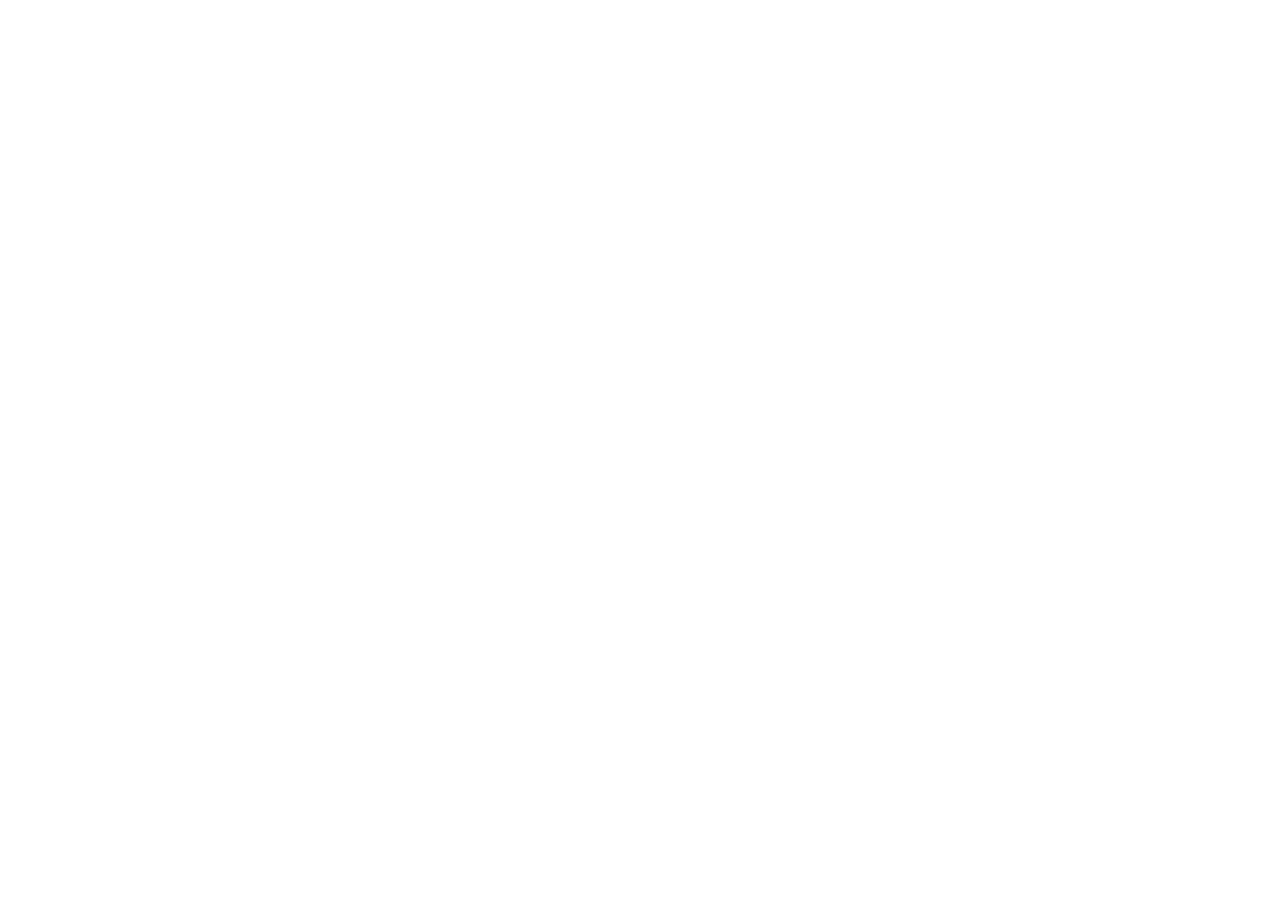
==== commit 709fd048: "prototype update" ====
--- a/index.html
+++ b/index.html
@@ -1,179 +1,30 @@
 <!DOCTYPE html>
-<html>
+<!-- @dsCard group="UI Kit — Website" name="KSE Website — UI Kit" subtitle="Interactive KSE homepage recreation" viewport="1240x820" -->
+<html lang="en">
 <head>
-  <meta charset="utf-8">
-  <title>KSE University — Academic programs, faculties, research</title>
-  <style>
-    * { margin: 0; padding: 0; box-sizing: border-box; }
-    body { background: #faf9f5; display: flex; align-items: center; justify-content: center; min-height: 100vh; font-family: -apple-system, BlinkMacSystemFont, sans-serif; }
-    #__bundler_loading { position: fixed; bottom: 20px; right: 20px; font: 13px/1.4 -apple-system, BlinkMacSystemFont, sans-serif; color: #666; background: #fff; padding: 8px 14px; border-radius: 8px; box-shadow: 0 1px 4px rgba(0,0,0,0.12); z-index: 10000; }
-    #__bundler_thumbnail { position: fixed; inset: 0; width: 100%; height: 100%; display: flex; align-items: center; justify-content: center; background: #faf9f5; z-index: 9999; }
-    #__bundler_thumbnail svg { width: 100%; height: 100%; object-fit: contain; }
-    #__bundler_placeholder { color: #999; font-size: 14px; }
-  </style>
-  <noscript>
-    <style>#__bundler_loading { display: none; }</style>
-    <div style="position:fixed;bottom:12px;left:12px;font:13px/1.4 -apple-system,BlinkMacSystemFont,sans-serif;color:#999;background:rgba(255,255,255,0.9);padding:6px 12px;border-radius:6px;box-shadow:0 1px 4px rgba(0,0,0,0.08);z-index:10000;">
-      This page requires JavaScript to display.
-    </div>
-  </noscript>
+<meta charset="utf-8" />
+<meta name="viewport" content="width=device-width, initial-scale=1" />
+<title>KSE — Kyiv School of Economics</title>
+<link rel="preconnect" href="https://fonts.googleapis.com" />
+<link rel="preconnect" href="https://fonts.gstatic.com" crossorigin />
+<link href="https://fonts.googleapis.com/css2?family=Playfair+Display:wght@900&family=Plus+Jakarta+Sans:wght@400;500;600;700&display=swap" rel="stylesheet" />
+<link rel="stylesheet" href="https://fonts.googleapis.com/css2?family=Material+Symbols+Outlined:opsz,wght,FILL,GRAD@20..48,400,0,0" />
+<link rel="stylesheet" href="../../colors_and_type.css" />
+<link rel="stylesheet" href="kit.css" />
+<script src="https://unpkg.com/react@18.3.1/umd/react.development.js" integrity="sha384-hD6/rw4ppMLGNu3tX5cjIb+uRZ7UkRJ6BPkLpg4hAu/6onKUg4lLsHAs9EBPT82L" crossorigin="anonymous"></script>
+<script src="https://unpkg.com/react-dom@18.3.1/umd/react-dom.development.js" integrity="sha384-u6aeetuaXnQ38mYT8rp6sbXaQe3NL9t+IBXmnYxwkUI2Hw4bsp2Wvmx4yRQF1uAm" crossorigin="anonymous"></script>
+<script src="https://unpkg.com/@babel/standalone@7.29.0/babel.min.js" integrity="sha384-m08KidiNqLdpJqLq95G/LEi8Qvjl/xUYll3QILypMoQ65QorJ9Lvtp2RXYGBFj1y" crossorigin="anonymous"></script>
 </head>
 <body>
-  <div id="__bundler_thumbnail">
-<svg xmlns="http://www.w3.org/2000/svg" viewBox="0 0 100 100">
-<rect width="100" height="100" fill="#0C0D37"></rect>
-<text x="50" y="58" font-family="Georgia, serif" font-weight="900" font-size="30" fill="#ffffff" text-anchor="middle">KSE</text>
-</svg>
-</div>
-  <div id="__bundler_loading">Unpacking...</div>
-
-  <script>
-    
-document.addEventListener('DOMContentLoaded', async function() {
-  const loading = document.getElementById('__bundler_loading');
-  function setStatus(msg) { if (loading) loading.textContent = msg; }
-
-  // Error sink persists across replaceWith since it's on window, not the DOM.
-  window.addEventListener('error', function(e) {
-    var p = document.body || document.documentElement;
-    var d = document.getElementById('__bundler_err') || p.appendChild(document.createElement('div'));
-    d.id = '__bundler_err';
-    d.style.cssText = 'position:fixed;bottom:12px;left:12px;right:12px;font:12px/1.4 ui-monospace,monospace;background:#2a1215;color:#ff8a80;padding:10px 14px;border-radius:8px;border:1px solid #5c2b2e;z-index:99999;white-space:pre-wrap;max-height:40vh;overflow:auto';
-    d.textContent = (d.textContent ? d.textContent + String.fromCharCode(10) : '') +
-      '[bundle] ' + (e.message || e.type) +
-      (e.filename ? ' (' + e.filename.slice(0, 60) + ':' + e.lineno + ')' : '');
-  }, true);
-
-  try {
-    const manifestEl = document.querySelector('script[type="__bundler/manifest"]');
-    const templateEl = document.querySelector('script[type="__bundler/template"]');
-    if (!manifestEl || !templateEl) {
-      setStatus('Error: missing bundle data');
-      console.error('[bundler] Missing script tags — manifestEl:', !!manifestEl, 'templateEl:', !!templateEl);
-      return;
-    }
-
-    const manifest = JSON.parse(manifestEl.textContent);
-    let template = JSON.parse(templateEl.textContent);
-
-    const uuids = Object.keys(manifest);
-    setStatus('Unpacking ' + uuids.length + ' assets...');
-
-    const blobUrls = {};
-    await Promise.all(uuids.map(async (uuid) => {
-      const entry = manifest[uuid];
-      try {
-        const binaryStr = atob(entry.data);
-        const bytes = new Uint8Array(binaryStr.length);
-        for (let i = 0; i < binaryStr.length; i++) bytes[i] = binaryStr.charCodeAt(i);
-
-        let finalBytes = bytes;
-        if (entry.compressed) {
-          if (typeof DecompressionStream !== 'undefined') {
-            const ds = new DecompressionStream('gzip');
-            const writer = ds.writable.getWriter();
-            const reader = ds.readable.getReader();
-            writer.write(bytes);
-            writer.close();
-            const chunks = [];
-            let totalLen = 0;
-            while (true) {
-              const { done, value } = await reader.read();
-              if (done) break;
-              chunks.push(value);
-              totalLen += value.length;
-            }
-            finalBytes = new Uint8Array(totalLen);
-            let offset = 0;
-            for (const chunk of chunks) { finalBytes.set(chunk, offset); offset += chunk.length; }
-          } else {
-            console.warn('DecompressionStream not available, asset ' + uuid + ' may not render');
-          }
-        }
-
-        blobUrls[uuid] = URL.createObjectURL(new Blob([finalBytes], { type: entry.mime }));
-      } catch (err) {
-        console.error('Failed to decode asset ' + uuid + ':', err);
-        blobUrls[uuid] = URL.createObjectURL(new Blob([], { type: entry.mime }));
-      }
-    }));
-
-    const extResEl = document.querySelector('script[type="__bundler/ext_resources"]');
-    const extResources = extResEl ? JSON.parse(extResEl.textContent) : [];
-    const resourceMap = {};
-    for (const entry of extResources) {
-      if (blobUrls[entry.uuid]) resourceMap[entry.id] = blobUrls[entry.uuid];
-    }
-
-    setStatus('Rendering...');
-    for (const uuid of uuids) template = template.split(uuid).join(blobUrls[uuid]);
-
-    // Strip integrity + crossorigin — blob URLs from a file:// document inherit
-    // a null origin, so crossorigin forces a CORS fetch that SRI then rejects.
-    // The manifest bytes are ours; SRI protects against CDN compromise, not this.
-    template = template.replace(/\s+integrity="[^"]*"/gi, '').replace(/\s+crossorigin="[^"]*"/gi, '');
-
-    const resourceScript = '<script>window.__resources = ' +
-      JSON.stringify(resourceMap).split('</' + 'script>').join('<\\/' + 'script>') +
-      ';</' + 'script>';
-    // Inject after <head> so the DOCTYPE stays first; prepending the script
-    // would push the parser into quirks mode. DOMParser always emits a <head>
-    // (synthesizing one if the source HTML omitted it) but may carry
-    // attributes through, so match the full opening tag. slice() rather than
-    // replace() keeps us clear of $-pattern substitution in resourceScript.
-    const headOpen = template.match(/<head[^>]*>/i);
-    if (headOpen) {
-      const i = headOpen.index + headOpen[0].length;
-      template = template.slice(0, i) + resourceScript + template.slice(i);
-    }
-
-    // Parse the template and swap the root element. Scripts inserted via
-    // DOMParser/replaceWith are inert per spec — re-create each with
-    // createElement so they execute, awaiting onload for src scripts to
-    // preserve ordering (React before ReactDOM before Babel before text/babel).
-    const doc = new DOMParser().parseFromString(template, 'text/html');
-    document.documentElement.replaceWith(doc.documentElement);
-    const dead = Array.from(document.scripts);
-    for (const old of dead) {
-      const s = document.createElement('script');
-      for (const a of old.attributes) s.setAttribute(a.name, a.value);
-      s.textContent = old.textContent;
-      // text/babel scripts with a src: fetch and inline. transformScriptTags
-      // does XHR against the src, but blob:null/ from a file:// origin is
-      // silently dropped. Inlining makes it a plain inline babel script,
-      // which transformScriptTags handles unconditionally.
-      if ((s.type === 'text/babel' || s.type === 'text/jsx') && s.src) {
-        const r = await fetch(s.src);
-        s.textContent = await r.text();
-        s.removeAttribute('src');
-      }
-      const p = s.src ? new Promise(function(r) { s.onload = s.onerror = r; }) : null;
-      old.replaceWith(s);
-      if (p) await p;
-    }
-    // Babel standalone auto-transforms type=text/babel on DOMContentLoaded,
-    // which fired before we swapped the document. Trigger manually if present.
-    if (window.Babel && typeof window.Babel.transformScriptTags === 'function') {
-      window.Babel.transformScriptTags();
-    }
-  } catch (err) {
-    setStatus('Error unpacking: ' + err.message);
-    console.error('Bundle unpack error:', err);
-  }
-});
-
-  </script>
-
-  <script type="__bundler/manifest">
-{"47ae4057-f1bf-4d25-b89c-d3218ab6404e":{"mime":"text/javascript","compressed":true,"data":"H4sIAAAAAAAACuy9eXvbRpYv/L8/RcW3Y5I2BcXO9CxSKxlFlrs18XYlOZm+bl+pSBRJRCDARoGS2Ym/+33OUisKlOw4PT3vO36e7ohAodZTp06d5Xd2Hz68Jx6Kfy+Lqaq0EqdKTlt40sAfWa6uVVmvlqpqs5/[base64]/gLfR5VlQqH4hvTV1D/n4k9lydVIyqNL3ASulFJpe5+JZ/DN8OuIrBO6+HUBv3WxwI/uOXX4RW5cwW4wIZLqI4ED9/GI32730YwoSMhTcBtpM/i8FaK6Hbppi2g/1794S4lg1RwQ+q0VD6QAwe/2v2dfaY3u/[base64]/er0/PB5/2cwx7KMv3p2evjH7c3NGjlPtXd2fnpydH7x4tXT4/6PaSkvlnWuOv09ffXs5Pnx6ZYeNzUsVpP48oeTp7d8eQ0rGn959Orl+fF/bhnstK5a9b4z1mevTn88PH16cXr8bMtE1c2NbPKLRs06c/Xm7DWwii0TtdYrYDK9Xz4/OdvSb/P5RVnoTu9fHL941f/pUi3r+Ivnh//nz/1flPJvm/iLV8+enR2dHh+/7P+sns30tFGqct++OPzzd8cXJ+fHp4fnr04vzv784rtXz93HRasa2daNKf7s8M1/JkoP/v3fTckBFLWcZa7aE37xrBou5Wai8PekVMRlhShmInyBfLFal8jPDJsNCnzh8WJTjRCNatdNhV/u46MP9/A/0G/3fVs34qBn2A8ehA29TRZ7B/0Ky6Wm5d3+PTu+ziiwFwH774wjKBwMKBooPt2Fc1uIh+J7pVZatI2cXtHZp8R03TSqgkNRr2Q7Xagmw7K7Pnc/okJPbRk4L7A5rhoq//eialVTydI+gJGJn6mGermqK1W1H/jtLv6XW9/D/kJ39+/a3wl0ZKDhdJgV83UjkaT0eroQUotFfSPKupoLWYn1Kpetogr1ol6XuaD9mItZ3cASFK2olMrhEOof/HfQ4BG2ZkffNrLSBbQcjSD++HDa/u+1Wiv7ZTDwMU3lrnjDJ1KjVk2dr6dKTNRCXhd1A8O/xDGr/A0OSF+CUFOquZxuQNJQGVGUxo4W1fw5vtoTM1lqRU3kRX4GNaxLRW+pKi7zUfNf31SGVKjsefwSRDb8wiy9uFnUZgXqm0rIauNeQlnZCtnwSnFV5UZMFBz4IAW0zXraqrx/jV5hu78pbdomn6rJes7tPmvkEtf2g+GF/PHx+7aRZ62cXpkiZmNaLqhVXGqo4U+z583O760RSxsewDuePkr3M+u2KA5cf8LWXft36wH1ASYL6BlLiWK5IpmI9mhRAW9WuZhsAopqFIj1QFT3tvV+rsxqU+1mSm/5Bgsf5rmq8vUyGK8bKiyc5koHAxzBYZ4DD1EwZtHWKzHDMd8s4FIBL2hkQOtEp9eyLGBP5fe4UmDx6ZkbeXNLzT466JlkO7nQp6cKdn2rSGZWbkLNDO7olZoWs2IaTf29e95A4ZU4uOMs7/ujgS+TfYcXwxGcgIOBI4fw5PKp1R1Qu2Lnc/4zG1VVcAKfTeuVOnx9AqsOfA4X9vj9SjUFTk0pjhoF83l8DUv5J1nlpRKHr0+yoJojOV0ovh7YqoIS5/Y4OG/kFKjBb/FlLa4q4HuT9VyPxWRtTp2VamZ1s5QVXEGVbotqHg6AePWfCqDecBD4Wot1pVv460Je10UOd+dnsizhFiRmSrbrBi/Az4qJami2dbuezTJxUrVAMnjmUFNED2JaN0os1XKiGryaLeG3krooNyIHYhGazhHoK9ZYaL1WGpp5evyDmKyLMtdZOAykstTMnOMBc7Mopgvq5FCPTAOKqVrc1M1VFnDgM7zwnTBn15bvp0WWvZ7n48433km/1/ei+xWePXvdR/bk8DoX9TzrPVDSL/ZvqakrdKQe+7tvshFTWZpruNKw+O2izjW8keI7OVGlWJXreVFl+AV9dlKJ16evnoohyFGVWMnplZwrLW6KdlGvWyGnU6WxUiIrcwrrEV/x24XawJkvSjVrQXCzD4pKt0rmuOKWV9/IphriXmnj49GxIxDqhkAkFyVuF9nM17BndVaqat4uxvAEqAXUD4dNIzdDLPmNeCy+pY92xGOxJ74ajcXFldqIA/F4n/76A76nH48e+UxQYK1vsdSOePzObxifvtu3ZS1PFGLVFFX7o2yqopoPBzC+wVjQCKmfo+hcvUf/s1OimqZuPm5Ontx9Up54s/IkmpYnbl6e8MQ84Z+9U/MkPTdP7jI5ONK7zI4/PUEVJSgoowqMrMiaqelCVnNUMIEyqqznxXQsNvVaLFGHeSOrFsgZVFHmO7pfoIBal+rHol3gkflUXWc3NzfZTxro+kaVZRYszlZB8iO4xL5XnxFe7igGDUfBuU5f4/15MAqJZylbOOAHX+qBWymmGPgPaGamsh2+xTrejQJ5RemyqNqdvNBwCuxU6j2o1ypFauMdwxR2tZypHVBJVfOdaa2aaSyyQEswv8+oQ9z0Uq48bWXRqqXfeRY7zrBaems7N8LT50g2arYu98TpS+/WkSu4IWpRV0QKq0bNivemN2FPsnWlF8WsHQ6Y0vbEQDzieaNGflTI/CropCyh/roatAL1qatGyRx5aCZXq3IzYg013n2mEsoULTcMvLpR8kqLk+N/2xOLtl3pvd3dedEu1pNsWi93Z6xi38XZ3aVzeffx1//8+CtXx12XpKp36CYK/d4p6/mchRP494wnHfR5bQ0XKup/BkfJkPfDW9x078Zmf4yjuRtFNxdY57zIYSLPWtkquqE+q5s31bJeV63K7XWNL1zxAfGyrlfD1XpSFtMTkIuqqRrj6aaal57U7e/DC3u7RAVQ+HHmvfQ3m726vqQ9G1Ty4IEY+g8y0K+UcoNlf/klKJxV2C0Qm+mcLqV2+wyauiGy+h7PorDdR+J+dl888gYY7Ok7TuVb18K77u7pyPJ06Nw/[base64]/QSfwVBz+hLAuEZdgn1JFRMeUqTo4WaXmlxs1AtqPzqBtcSuSEOUxetr90ptF1jq2VZyUYujZoF5vhDtLlQbVSYHzfKnrBwEXL1MBf/eVLXpZLVB3HerBUQOLc4ptuEqKGnN4VWXheausXrsX0yK5wiaJeVZi+onj1PLxB2tKOCtfc/IT6M78Vz96xupkq7lcjYosnarwp5uyiq6/pK5TDFFVB/ofmKCARoqpqqppVF1W5oS90olI8fPqzq9uFDoEkpnr56QbpISQyZPzU1/BnkF7mxc4s7FtcRGwbxBpql+nW9BLpXK7C4gSKhZdWf7Y9Z8YHmfbGQmgQnUOqsW3GpUdCADXgjiQPgHsnjjuGc3BRliWVoNsQlTZLdFESll5ZFYHkqa+q5tH36sShL/gCty+7N04IVp5dxLz6WSmmaaCUbRdfTDsl/awjpA44d7+JHOAlCzlrVhBuHiKS7cb4lceiDx2MEnBZWGytLuII7qmUWRd03OoykCpQoX1XIIpBcrTK4ZwuM7UhS56noP3wHM1f9YNS7Z07VqpS4a8rSDBAJLBOH5Y3caBSXkG7rxicyUFCskRKpuE/3vE4taHjCs0FqUSzhu0mpuoSpGkWnl5ivZSOrVvHCB3UgLcJGXi5VDg4M5cas5VjwFUE85HswLFTYAyIEXkMcGF27cbcyn4FZqMscFIvrTj9/E9Il49kHpNBStQpnWbxU79tofv970jqTGY5qK7H7w/902m+85rYQ/5kCPxih1xOt2oj6kU3imaHeF7rV9lpwAXeUoprTChXaVGaGz5+yvR3qX6oGr7cgMbRqvgnENHktixK1gG2NR4CpjwWjAlQ7qKUryPC2BprOxPmrp6/2QKNaayWCLoHYZS865hLzUOTrhiheYYf+vmS9kk1byNKjan7Cp1lbw47GfuUkCf5dqP7lb0DqZ8wit5G5Px2fTuWGGQ/8+5w1mLF0fiBe4Rpk9Nu+VstVu6FX7k5HbfIHs0apv6mhV3C0H4vE36GzEAryC1WuQHMNwjDMG04+kT1S5cy/qfjisZ0mK30MgfY1Xl/B9WTMC9mYSUF+jmXg4gj/3XfP+SO8tOFfqAs4CZpH6YmIQDRqpscoBcO5wrMmRV7MZooMqzRJJfQgu+cagg/FgT+RTutQwPIWf1N8oZnJddmaUaBMhY5xSpairhQ4ZejYRGc0XZ6FzrZsKjqwVf7yS/KGYdXNdmo9vUGhQ0ustaXa1d3GH2PpwMoD9CmX+khpwJm1P5ck8LnlgNt7aHX6vkQOHW3WldCbarpo6qpe63Iz5g6yBh7aVWANW6OyaqIE+x6Itp7jdTATOKFTWZnjBS479YoUXFSbZYt0ceEZUu/VdN2aW49hd9BL00lUDEyp7Xv2zgFnce4PnFwJPSZpT7rcr21sLw0TxfcQYe45q7oA9lxRhdCX2RrNZUM4D4MZGmXipFOPVRSsV3hmWppz29tqulHBCt0JOcoIDmmwuODCapzRiXJ7nuqbNfWSNtxDe/qjTsSOHpbMGyCSVKOmqrhWr5E9wVafqFndBL4w0TVrjLcmJEH0zgx6DK8MS7O3NtDtTJQhH+BY7FUJnfVWKzyGf3GH523nce0NsuWNxP+Ml0x1l1Pc+Bm40/wjznJt6NI/x31dQqxpgAMlzesslftOCOlT2HeDYzexYLa+SPsdd8sEjsTRa/SfcGd8u2jqG1z8Y9Ty2aN9mGXZaE+08ooUG3wW1TOenGvZFGSObmujfwJlFGnYnIoWBUhiatvryZww0TlvskjCYbflPmEmkk/Co+Uz6Wo+WVPD3fh8Wppfr6PxtYy/Uj/zSdqZhx+5PZncWDMJJ8WdNmjPDvXUFcEmjbdliiA9TQrTpEeFHT1ISIhP1apRoPfOQcTX5mCAv62zOt4AQdeOkm4xNQ4b8EsRk9dFNeWpB1ESqZjc2eFWx00ArSxB1hw0Cld3XrNf/bK+preivoYwC2LlVB/4GTaVmFhRG3xIWAV/o5yKfa7aFkM0YBtI2OjoZjnQLAI5Jz4n6qPlx84ADvrAciVPQ/t2YH8Mxp4JYCmvlNBweMPmATUxnMogME6bAuUSjUTHF1TRqL+ulUZpl40AAZmSch7qWjUoCoE/DASNlGB+ywbvxlYf7OsT3oYX/jHYdCjigs5rDGYBBgmWPyvv0BjEUCtFfbmzYe/rJ1//8ygbvCNGuX/Pm0pYC0NSRV2xbTKgaBIzyXRRVLPaHQN88aJaXrNhZJjYLWPhV+JMR3PV7iW97MxFcjj4UuOZAtvWLTw6kpSyqMR/yGt5hmsXEnkmvtQD6u/br97xH4/fOWuLcFp6G3bjOxjwf0f7waRZH4lZhXfxoorI0Q0BLWvBu2wh9aubyk4U1THyR923IFx2HLX2lh6/u9XFwa7J0/VyuYGJDq9Z+NitlzhI8byADx3V1bWqClVNA+9dEKLM/VEvZFnWN0L9dS3Lot2IKRiLcA710Ru7ub1uvl436r//[base64]//[base64]/WzzD9oUdSUZZH7Mx2DvSRXom22XiiAjg/0LDMp/yVk2K6XgjQ+Slo6cRQJTzgnDNJvyjR267zkjyZ4U2U3MbXK4HKx8lGzGqQBwoKuXJbAi+x6BQ4xqIDuM3KdqBNfQu5WqkK5HqoVq/BxUflvl6g4RhhWlrnTDyUoBAG4WAsrtTGBlHBFVu2bVNM1qAEODo7s449Y08kGAvVTrMRcjK8YFOtbVPgRcvUho6IYLtCt0/zPe18n6OOw3HfoCYV2EHGNZkKgc8taw0+9ssl71DtaUhJt4fMz1UHeoRLovhLa/ayc+gzY5423q2X8Xa9zMR34Jhdbcz8YssgLUlTHXGmV7NLNLO7jfa6KZZ4NLy7NPpp/[base64]/iyQ43QS9wBoJWjLhRMukU1H7NcD6OYwCqTHxierXM0caJTp6lVfIc9jqnXbYYx1NQoo1ubKFABURV4JF+Ket2u1q2pzxh2b8jTDY+EIRHk2B1Fr+HQfooqP9rTbPwgnYmzX/E64H5ZGE0a1gk9hNJ7yEmEbBvDPopqtW55YojXQBOWG1a8l6VWemx843BAPBLaEW4InmGAwC/cJp4q3daNHxJ5g5MFn7nJNAwzXslf5WXtnROOp+3HsQZIC9+rzbYjwr8i9519/ulErqSDc9omZLyBGIqCFLIVnAh107IQIr7UGepHSDVJy7Jc6xZNH7i78sQWMv9Zmw0E8wqum5F45KsQzLHZexQTfYJIOmxrNDmzzVzTlmqbeg1q7EVdtxTBukQ70OiWQ3iu2h8bWGRUqQzrdauac7xnFVVl/rzBEoF5njynnZfxgbCf+t7HXuS597Tj3hh84d13UEHCXeVmbLdiJ2f3wspgLH0Z6cWviAIPxLf+2MC9eQgOw0HJR+L+6L7Y8wvuG9kNQpZBUgPbHcn8RP+NghAFwKvYhdhG3033WVMvKTYuXocj0i/gOuCtNrx0tYkxD/ibge3Ry7pV5qCE3Wj6YcKlDDOcq0o1yLMh1oA0r3BM9XZ3OPKipDo9j76AZQjGYGxK4iC2AO3uij/hkVLX7VigqqUCrWXdiJ9gqxUVBrnS8EOq6eAr+OyArwP4GWCu4IWgWkOQ4SDBEk7JeJkTH1DvV+SSwOdmsWWYI/YON07ScPSXG+dMzmcn48vMOJQXFarW5uT2Z2yB40nbis+QoozW3widiUo2QEwsXX3wtb4pUPD3F1jgqZQCktmLmdzgmUGRsQzQ+9aDrul++Zpwa5Lf+RAyiS8Nfkzq2xi+pvv5GWLXvADommQFPqZL4msD6LL1W4vq0l/Bc0B04Uq2LWUHkcRfsux3v6MP/G3gdcgHxnFdMWEoRhvqqCLoasTHjNsBbJDsqK40iNID7+ALV9BB+cQNGxSfO7dsPsgugj68NmhA6T7E4D57yXb8E5OUkjiv5LE0FoNnhP5zSuA/qXYsDE88TjxF+ahL7WsPfoD+wfq7j77o8Neg77agP38f7vVMZh9Tz2jjw/nzAgCD0kO0uEH+EMNewYABQChQzEary8svN2Utc3EQls8u+EX3C3BF6xaHp8H0xcqQu80CVDPkpkejsHGrF3kfL0Li4HJrkFyPW7S2M1mWIBSu54vUMZJC52HVmWc9co6SziYdlnBQJMdnx6c/HD+Frfr6zCq3r9RmDzU+Y2525v+8uAAkuOgJQuDRM2OYxpBSgJKQJTT8vdqwyepsgXc5792pmoXvOOLpcFKvWX4+VTPteXamC1jHv1AmXkj9A8gcoNYnxJ/UfSOcIxuGCOH64Ic9GwQ3Dxgd26ntfM9V69XwVJHpuG6iaqCcR7PQNtf04AHXaVwaeVZCwksp7zzDZIJiqH2wSCFDCcya6an6Xm0+daqu1OZzTBVW8182VXCJvGWq6MX3agOj4Nb/iF0y9snEDcnEYyLhHhqHTgrNTJm7fw7G/kX/fgrH3V/ON5WZfywyf6n3xOWV2lxaj37UWWTivNmwdwdDMhg/nUZpMOeiuFxU4tLO1iXj2dCkQtwma35BN+ZVhG64cM5hFXQhh2sXe6xPF0WZO5UGxdLzhQcUWtAR1OM6ayxWRN0eGmMS3uF+0lndzHfLorra5enZwXUaDcKV6qUTnrPk8kVUGIRfpp0hmEaQzp3nA/o9JFswDiMWsmxSOoZr/BFSFHqqZr+eQk/V7KMpNOLqvRQalbuNQhs1+x8K/UgKPVWzT6dQOLRupdBTNfsECoV6Tmb2AD+SVVW336nDdVujGwmo7racQ3xP8o43/+ILZ0QHUCczjrwPHpjvSKDZWpp87V+CHgNOheDD+KiLI/t7hc7+1tgHItxZaZHnbdDcu3CT8bZx4vj9L/V9vPPJomLatiYtfMm6jzPSm5JHjvODsQ7sjQI/v5y8UtnpfSl/[base64]/VWbdgRGQy7h/op5cGDWGmBWqzIWcA5G220CSsVlXeTFDz2ZgznOCh6CRMuxayjf44Qe8oHYeIu/rPL1Sm/[base64]/L07riRQTeO3pVgk0QrQFX8dQ3srMgBQWi2IZ4pO/uDKzLbcC+BWT52jX3HRnU/vBdpaqJwrWsSkFRQN9S8h/9vakJdw5UTb1HZ0DhhAke+xzFErvVTNa2bPLKJNkqvAO4dDNkzw/xtUJzyuAAoLWqC3LP7s+O/x+4WjMkJizUryc/JAT1hpGBxrXDjrCiEgS2ixhVRvSeCEODGT2GkcOi4LYi7j2JUcUA3i9r6LWbR6nJ8F+/C3Pil/ajk1Qu5EjXFMxsUPOM/hie1q4l8RyDEEEzcXuIFoarroqkrwnbjD8y8XVC/UcXCxn90mmcvhmoe0LhmZzryCSVcSnDphChv8qeFj12f2sRMV3W1o9BZA30ThsQJjavUmN0OSNp2NRXVtFznCiIQm40/ImgUQhdb9tsfMR8k3EzCZoVjyatqXtVwFBZtZs7stKgcztEYLwoE5DrwvdpDydiDVsZ5tiPtvLppitZJ0+45Xkcc/rJwsGR4vgCTZbYI5ADQmrjsbsfebVhjMUBJ9zOPJXrBg4GGwrGc39SGCDULMpSp46b2zkE+LZ1viMn8oDzaQIfzJEly5KJqyNZ/o8QC3DALPmB5QMTo7zxnOPd/n1nDpty8+SheQRS8f0GIwuOZhums2d9eKm3nZB0al+mGKDFSLskRWNQTSM3hyB6u8+JaVc5K/DBwD/bF8LyeanqwI1dFtmiX5f8iKvHOniicIBCM+Ag2mke80jeq8o9bmBM0s9DZo1UDtx/0ccWthd7wU4vbbD5xCml6RnCgzlrAvuWdZ7h7Ow9pJweI1QgPTajynVBMVtTGmu/QuXMmDryriXczieNt7npLT91REh3y9Mt+h/xWe/yFnII2aMv+SXOMfkiuaAeDjmc41AAc+Apf8S1litgLC5ma7Gq4t/zktkqwGBPSkv3FPRkKyInEVfREgu1BpEQCgRkAxhsZsgRuGGpJxB009ebrEag+vghtQXFEki0bKhiwZ2/Ny3d2Otyj3jsrgmfyVjNizZLc/8B9FwIBOfbdRJUDPgzeFkCCn6kGoPXqyjnbAteo1A34apRlTeFg/tQZaHhU0nDLzxG/NgFpK3bEE3+TReUPDsRjNxXYSmbKwCzwn+xmIRTAyyXq+cavxfYLgzFMyEf0iWPtNuKsEAfiq31RiD9Ew9oXRYil62p/W4Q4uoV4JByOrt0mITH1HiTxIeHa2cYP0rNG8S2ORk6Vrstrhz1CN/PQV8JEr2dc6LV/XbIBjfaNNcV7z/Z7N1a6Tmq8Q//+5r9tq/gV32HDdF2igNX98gtw8VgHGXry9bseiW9vdzYavKkwVH0g9tiYH0wBMOJgoB9nF0vycKg3GpX4SGvG3ax9vuBxy028V1trbuddh9eyrtRhlTNkGBx5dZkfG/mwUjffu7mDVavUjdMQBF1z32XUS/p4LLwX2Gfv9wX1P3hitAreM9YweI98AdC4HNiedYCTjkrk1VtFOg514l/SaJ4BbgEOP4BR+RQhD1reIuPBazOBVirvk/KA5KxSxcsS5T9L7OwY7+I+K978tgn5AlQJht9ap2MZ6mIJBQHU3GA7Ujmi3ZoeIFZvGD7YEU1fNcUcIAv43IPTclqvipRcylGZP38Yi0jyv7uMS7KW+dzKWU6sVY42KaULiFmEh831I9wAwROZtD/2ZeZaYnlN+bRNNZLUlajTXwOMaajYk5PAXVrZzBWjVNngFaccNEIHOK7ynGqvqXoiJ+QUSu4IrDekVEte0ADc1022o64kr8KNSUuI02A0oHZQY+g/GCRhYiEA5Fo1Deb0cPXWnMBIBXv781wVYKpBIQpKL9DZl+yPPHMK6JVsPP1a6nZh3piO9vLUjiDyj3B36BXZeS0UwWuYlzpAn0/KGh7TyYwc4//ukWdELM30ftOZx3+Ma4OjxT7ZiVOWukF+0S9ZiX4x0S/08QKYldx/vqWi/kuP7wn4Pxeg/34XoNvvKP3ypAoktjtZeDrS1Q+qKWZkWrFQBs6yGRg2P0p2KjRqqH3pyeElGXMmaxxuAVG/pGKXvf3yUJRCCa0gfm6FXIpl70bJgAGS4RciyDJ+bLyk3SPrE4+fdA1Zgf/s2fHrQ8yvCcw/Gxjn1bM33wVv9gaBMvNYT+WKJF8IJcLDQ9cM7gUeBCYEBy1tOP8FYUfdS9iQ0bjMoonCmi1KnJl5UxDNalQEPkrBpdBr/26GRkN8eqrm6r04ELtvD/be7c73o9fN87q+Wq88y+LgYLAnBgdfDYzWebCHD54MaAfENeR06ooD7B2bqoZe42MfQwh8qzshKkFX3mIZ3psfwovJ4HdwWAftdvYQAQyfg42HskQaFBBy3kIDNTqeSM7dALwXcr2Ihbx2xmln/Wc/iDgzgu/K8ULiwRykeYO4ZA5XABnmOFyNv+w+gsXoruKb8LMhxT6Em0S9b+1E9zczFoPfPdgddLnMHzF4DP1DkIpbBlgGcGcyGqNm0l5F2AFOAgZVj1eFKXpo/6KwWrTOsAcSIEqjL48jY1sFmds/gGCt3osT/H+DNk2oI7PgcwukwCPv2TzekvkBb8yCYHrtVQxb9rALntaEmwd8BeVLmCOKRy44/YQD3ZuURZWXm8CfQlWAL+YOazL+EsL1pKynV2JVY5IfMFGRT9XxGWG5BdouSB3v3Up9fmie+wzRu551JX/KZVgW06I19B1m7UwL0l6do86ZGezhIUrT3fIo/gDgjGkavV6aJQp/nNuT1p49LbVq7wVnLb61CB7Dr/854V+4lKuTqq1DOWJMe31s2MZrTM40xqvuWf1MNl0ITQ9RxPgcWgEn1ETiilhBdWC0afScz85BMP+HLl+BnAB6Hoh4KwhGpvhFjUtmrlWeKJJMR03QiUcG59CyoI4gZ7Uc3jUw/tZLIRMKwumIQQ4XMv6Xe9FjDtb0w4e2tEj/MF1VHI9kKN6vyfTIDC8ZFCfCiCZfINjrK5SMX7xj7+2W6ESDhp+GIvAFnUuxEG3SjUOk2pEpwRUM6ZuRwTJDsEQUGRGBBt6NGbcaLwlwnEmGVUT4AgqGJodOPgsdhRpXFawVzeq6RaUKUS2tq/A2hZgD2sOef//FVxTnYPcZbQpQQjs561HEji+481+NxJ77Mswoy6hW3tR04k94qx+5XgwGkSLb9rDDJOFft4L06WxqwejE3UFSzRBwJa/XMWMyjY3FYODLTNNkkMvUa8tLoWdvXj7lJIZIMxkI5H0TGof9saPUZTG7JLxYPIPIWYcwWTR6/XLQG5ybBoJdzlRclYGVEMdnzwFfu1mDr4+u0WcI9KbW/5dj6ICGwensJour8qCY4C9wDaobzukFEsyVZkdJikMWea00nMYo90nvQHRT5M0JnqiQqu0L3rGYmc2+gTM4Kj2KmVHvARt/eKfoQhFzh64BIqA2A3gwqRmHnF8TrBHAxV+pjeZtvmFfmzGF8UtfuUKa02vVaHVYllapYVBn8xrv6gZbCLGEqUh3g9FhLB6J4WdfwF+3dOLbO3bIKgGNm7JG8YY1PJLZZTh7vxp+xZ/DmCWhBNYZDrInsYfZOh9Z9pzWiyJbylZrvQh4Qp/k97gjlWD17p5YcVC359yynrSNUkeImovaHNCO4S//XJnV6yo3EqGFZKdvPQW7qZ+J6ZYjxztXxKPg1u+JTeaQsXYjt5W36aFYmZZWRHlH/NvCUxqa7iN8ZzCS+HTkw7Hwli2YyUcHCRG4V/7ltjzxN/LyCoVAHHJLCFnPKop0ObG/3UwFhzWLz/[base64]/Uwbg+G+Jb1tFTfO2C/Ax+XF8WMn4Hw2Y8IHrgeZj/VRTUENHQ8tj7AsRU2M0JUJ84Oy4GcS8V6F4LxQNTVslQkQ3uHypiUtGazcahovLVS3iM+tXiguawMw71m9zlpHhtUH3HoG8Z4zgq641+GloYgkcHHKPbxp6llKVdeNQFK2lKuTAZmuxtI4RUlqYHTTckpJ6koleSZS2ZaePjBjdhybJgjo/JTceSOYfzDh9CBdvQB7zmETChXLhCwo2A0yDWMEYP99AYV6/+MTYNxnLk7Jo9c3aCjODZZzzhqWDtUXV+hZMbl6ZPgtUvJ43mUeMqW6MJlLm2hncyJMBy4fCDevnNS0tSKR/ioR7tFn9KlMbo4otgW9wHeWxMvAaozRWB7lkVGqndqpusPRIkP0nqBW3YB1fCbbAUcyq8kWUNLRjd9nhxkMiMcNt+hnMD5K1jXHiKLg++rR4/2STcNtx7jgFVtMAQytWhVl0+RyKYIZHM9X/wX8ywIvzDsJsG3ZnVzLKcL2Ob/aHzL9azDrPjdUYJnha8SLMcUSFCEa3Ec1WNI5O6k5FWWQar0DSegsSbyUT+lkeLlQ6cTHebwrATTGaZ6N7NsQjTvSGOom6DKbCd8251cwQcN59Br1A5JzuHm/JUk2tZWQRrv85gbR4a625YjzaC92/MHhOmiMyGY2VNOiYVZ6IpGG9kMrWxpwQe1PNfOwYCUwybBm0kaC8ZQWxXFW5rKPstkQiPRZjcX+xD/nnSGhXbTJTXAz+mkVRcyUd5jay26UgJ1wIVQGuDPsU1fyTFgtgGOxPZTA5pgeDnR6AUpJCAls9dbW0zXJd55ADQe7Had4yDiNzZJcsB0/HWydcWHj38HpCOIlhtVdrBgl36JS8vAzPpRdVH1ERVDPdijDh3jlTdSEydUIp00cKSlsxdqTkfMoJwoo6O5y61i4BfLnDvK6JYQoULrH0V5MTMasrfXDxEkPXkHnAGwau4cdI3qchIkphSXU1nCWrfqiLKhfVe0+tJU5VArUAGBw0LvTWL0ZNJda/WtJ9AZ+EUzc3H0tQ/e6MU/H8IdDIJVZYMqMchYyZgdy3XZFqsSjy6zk0zuVYq8Bc+wed0Uf/Pib9G0bYsB5101xRKR1oGwgDHgU40TJRsybXvr6KqiGH72sr2pk/2AHJqAfb3HC/0So6jBNREbtVyeanwmJ4DXPrSNj/b5O4DrDz7i54en535xL4z6zDz0OkORze1CFW5JOKEmbEUF27ZVhEth46IveFA/[base64]/82MBH5CvZ+a0l53t3701MXCvKrMx5E7gO+E4KicziY6HVdN/R6EA8rDW4f+8IYKWYKb1Y2rDz4AyFRKqSjbYlJAoi/[base64]/pATx1o2/WaI63ft7co1B1SZPB9oFAfez90uAwXffOa4EgXycrvJZqJTqOPIINoOEFFdx6T/1HfuIJCMLjelm4d4JPPNsInnzTEJ3ca45N4kE9uH2Vw3v6KMXr13HmE3je94/PKwOj6mkmNzYkAn4FJpY/SO7Gq3lP4UxmW+ePvxLC85j6JYZnvb10wL57219BiJxlIp6EOKSZzi/QSRFLW6bPDnvFBfOm1cSkwE2o4PSinVLVQsxmcw7hm9//s4D21QrSnvGD3j9qoR0yK+3Zh6wzjsQdf6kF2P45X3kq4feJcbMmNfYPivxhS51aRZVlQuigvys0kvoIxs5uNS6AoQhQcmxYhntMDEVJfFNUes9FTvrEE3q79xZ6kvGJDagwCP95UAPxeyLL4mwKz8s5j46v/mtM8s06eENwwwgzKPXbPfiIVxgEHS1kSBpz6E1t5Y8HlPT0KPwLQKNmuNZpKgx5FkVFkh7dfOfuLKdEuVIUOcQdYeMjwSRAtVrB2kmPE3rfkqBfDiy2L+YJTsglVIMSdW/aBtmSBYjj4eCJsLsA93ij2Ly08TQBm0QXutw4mGqPZQLMACI/Um7ZYAoaakYltzIWkjH+uSkpgZZzSaFLqBlPSsV4Pw3MZldaVMd11w3R1qgqTEc6K95zgiStvYMXXNgmZdDfy6QaywVgkKDPxGfwx9IJbMP/oqyCuadvqG6r75RfxEcRhFvAO6yycddHQciLhgnnrGrfEny5mjZX+gBPuD76qG8/Vf7BJsZs5OSn0NpgUepQuZicFR5qYjdAx6qPGRsnjwEsddt4AYlC6+wzRNCt+fyMLQrXkG7QhWb9KUljCmkIy3paxq03Ge1b/o1sF7Fb7JaIKWH7ZmTp+5c0br2iiiJ0z072k+0XfdBkiDfmmT5Mp/slFQ0IMP+qPPWbpELj9HkTSsEKbmAcMBdP95ptKLospGDRQ8qubdjhCQyW7exkcXFaD53viS/2X6i/Vn+t1g6mUjdBR1vUVZqTaE3+pBH4MWJwQJQEsrFiS8g+goyhT93SKEVyUGUw2hikuYWVzBROvqikiAbpBDTABrngR5HGBIQ6HI3HwjRnGfRjGINv1yg1GI+g2uuEYMTbswhq1luVGTBrE6zP6a0p3XDftt4NxsGTbEIQi7PnhgHWBAyDWoJL/WbXtq3b/7pNuTJlecYM5kIwVImkiKbZ00xdif+HADtD3bLIgT2P5I5pSWHVMmnm0ghhVPi+lVWQTn9gLeapV5lLhPZQVqGtOsQp9Oqfgrz4Nsc2NZCvkPu+ZztsX0PpeLB6aJgNhmJj8qqnzNU4OZwi9QZJCJ3y+gvDNI0SM7YJOeNy6qVcwIh1dBm5TPZqZ8FWPfhvhLbGbB8C/8d3tDpkagbjl8lipm6c9uBnCv9CDRRLpjQB6Ttru9R12JOLkiEu/J5fwgu/wUIOHQUx7ORPHJD2TL8OGNq9LyOrKk7uh5vtTPnag9cZSzdk/[base64]/OhisulWtaXRAl2oV0uBkjA4MYAZZFaR+QnjV/hQ68QvvedpUM/d/[base64]/k4IfY7n5CvOtWOPmsHU64oAJboEV33ZSbj0nTf7RsJfBCRmfjx1dPn/M4Xn7JowY8357JxDdoUDdXFQL1RQticE8Woplx+se+DxKyC4QqoCMAjM8B5dyg8QPrjfAB/CszMIvv1tzzHtVTMmHS1Z1tVnWa+2RY1t7HaPY+qgHJn6eroXcgx3dglMF5e2mu089L6a0Lc3gyCUJMxPoqHOY6CTujZcGXK/nc0x0IA1eDd1Aw1oEx896zNygqSIA68E34ucsy8JD0miLryBRPQTz4Yr57pKcGsibWpNqQSNOHppU0MX0Sm4y/[base64]/iBOCpIn6K723vbRpv1/xzNZfTzZ/IRy3x7atnz86OTo+PX0bfnU3rlTp8fSLcoyM5XViUUvfY6a3NKLet2b1+evDAgfBhN6G0+Swle1q9hkWF3iagbisU+NBtK+h7YG0rF5+vUNYwJsjhyIyZcsEALpPJG8OaK2G3nodzx3pwlCbclQwQYquNeFbiTrBnJvmgV5sbBwLl6rDIToCdzc5eXMFkDb7epMsBZs/mJ8pHCVzTq6VoF4bv905/zG7MpM0VJLhfl+ok74fP7BBTOtTR+hpG+EpwETDpMyANkErddr7oY2SJCwDUuOe7tXchkxN3FhT0fDXsYOz2QM91gJMsJsZ8dyHPkv7YW6QwwRXPy575oz9BBL7+H4HwfwTCfwSBEHf2kPPO/ddIgS4LAciAcZ6CWALs5DH4vPKfHRdbSMEhB1Rcqhn6porcPo7grV15h3HdYZT+151z2rLIk4ri8BdgVSJz1J/q+oqSw2FEhouCLDAHloFbmtT5hmxbXmCqZaaUYA6tC+RlARSOnBWDwLiOWQ3JBSlVqtR1pff+UmGhx5kA7ygSFxGAZ1lohO6EwgAOhLujnvGt2+Crm6gEMdQclWBDO0Zc9RO/6okiVDjj3nG6LhVWi5PAX3zd7UwArTytVxvXFQMxiB4nqxXX0RfShnlfC1qEHViEHcR9RMt6sTIeVBDGgbk8J+s5jtVmqwX0+FItu+ACaNbyslZj7AYeD5yMGgkAkS/xN8A/r1tcYFaSrBboQfijRZn0nMsBMAslEjLIAe+BbNtUp+OJ4JGuqekF4GlKI4EgVKGuMTpOM5ilV75EFVII0ejoeT9OjrHWNjArClntbKPEjktkasQwLpmDghOXGhkfsE/Odw3Lw4vGsT2Zt/OOrEcZu+/1CkzkKSJLE29wIOJvvTjZXOVrgLgE9XowxaWaF22xpChVfK7Bo8iBamHuyFxUNe5Zl9VurW1Cy6JyWFNgbfY4KKnjbCc9/7sD2990qmhZliyGRsuTOcfK2GYxxsOTRgeDGAduryyb3ZowOnZ7xU2VIpOU16uncfbH7VzpP33czl2/B6vn13V8i9DtdkGWqC61pc7Ar2nIBm788XG7qrfxRMWp9k9Vvp6qZtjQfyE0Hr84bOb092fqzu3tpHs3M0MIAhV+dWeialNtH6OwMyRT2xicOPRnaj5Vc6oHJ5UGM35d/XZd2dpEqk/P5aZet79dh/rrTx5IBk3VQDh91r701Z7qyQuQvn+D+ejWm6SU5QqvINfqT7LKSzXEtAW/Bb3c3lCqf6j9w6025GA6ysLdquZZFSsg7t7Fnk5ub813ZAp76VR4/TeEj5suv8b0vFBSEK+zn6nlVM1Jysk/11ihpuQJt6mmx5xR+wx8vYZ6PdHTppioMWgoziq50ou6pR8YL2wefa6j8Ff0wKHv7Io/IcoEqguwdkRWrkuVlfXc8wUs6/kcJJN8jdFHIO3v8M0Zsi1SXYj9vyko7XpkMDUXO5uznHJA44D8vCJUUyn/VpQbVljeoBA7hfxGxie+rOduPcAGb9OCCSXnELKb3TP+eXSXlHBp4Hc8UvIjbhc1ovHweoDKKX+qVpiNxkZdAIDw83ru/zypZrX/G8Jk/N/Hxt/aPPhjU69XnQdHdVnKlSb37eDNcZWHwRymd8/rOdA3rqD3LLu4wPvhU/fIC82Ja3lez/UwpSaN5gB8DwKf74cRKGAMBVjVO87fZsfQDYIJ0T+eS0pYZEhtP3gNc+u9L3iqXQFEtnAFbnjuXQGcfa9E5P1uJ9krMjfrExWxKxSXDZYu+ui46hSH9cTYEb7Mz4t2sZ5k03q5O5NTNanrK7rg7xZar5XeffxvX/3bv4VImDads3d32O5nFnsd+e84a7dHQ/7bMN27uypE3poUucWowzxgvIsvl2v83rsQ9nl08mehzxSsOjuk+N0q63niKVBA4jEue+I5Lkjfc7uufQWOK/PKzYp3mXJbhAOhPm6HWF+XYCc+etRzxjeKrYGpDR1UsbMThHr85hv98xPsfzVJIu15KSvZRyFUAfOuYjbnK35H4w55f0RlwBR7ayP6/4jagIP21sbb5iOqQ37bWx9vt4+oD5no9vq8bfqxFdtPt7eA+/xj6z6uwlp/UxbR3cd/CHcxK5bCMjOFOjHYJH9TTc0KpHNWokrQnoGKjEww4jVqxsQMYJIlWFT0WiUgaX0PlaTF4XePjTHibCEblZ/[base64]/FcnTBImjwqNj8qefVCrlxyJPsgTjZuXuwBOrLBYeo0Q/7kcfVDd3vqkCPBh0XUOKsQk5eg7jzEN4xYhusH4vHoKwYLlTyXbDKTYiavjGFlDGE2rIQHl9tiXtUNJxlDghZfzCpycsW57DjrmKX/0DXs49qhyNqZCHDhGM4iBH0qf5tDB5bq9W4AS0VTl+aWa9bfeYGY+1BRr/XrBqChQAU8vQJvJOgs7qZsFb+JxYETwgowvs/O1Zi60lOL8IbW7Y7Pp4LJ7BbotcH+7rG1whImHPEZTytQVOLp8Q+h0cbaH1HDz0bD6LZ9zzIwoCk2Pmkr9tzWnQjoILgyBhTkMzljiWcCRX7nG7c6m4A/OrO7wNmXDE4V8SIQIS3sJ1dSN2Ho7zPYJge9jiF93LcTerZVMNwMoRlwHm/r1kV8xNEeentsj2O1kvqFYzcZvF34Q1P/DZBpG1HV1Y4RfRMphQNnEkjn59lXyXhbVwjOPwW0w1yFcOa3TVHgsDCKslUxpz1VszKVGJWfZ8mld/oZfhnAsTFv4Ehx0BxJAuezznTVhrQ+YYV0BoEJ1mXwcy2gn4JPFtEhLbpdxiUfi7fvwjnpObaF7fiBeB9O4r1tjcAp8fbdGMm4a1D8eWuXkSYROf0zdnHGCTZCgu/PJuFa+JWCT7JzXtdm1TCWPU1NWgJU76jDkZxngMvaZXYMhICBgGPAZHLMnQtUtw5M81Q3ELXpIPuy1jNB70hIC/yfI06HnWFNpY+RTGepzWDPTXGeUegUKi8dB4TmM7/is6uCIubAqYRqM4k9CZ3YoJl472B16WF7U4e8lDrwvKgwqM4fXaZXZdEOQaKLMq1wt8xHppe3fOXqxw9d0u/HUe2uym5BW5JTuWjxDYQowVLBXxg65TXyVr9DucWv7+30XYo1EaYsoMTCHajF6fVEXUaX1Xidifzgzi2QuHOxnXB4VF0T7CzUB15TN+oahDtfiGZHwLDO6RowAWYiX2PTS/m+WK6X/F1ZLIsWkHAqxy/H2OOl3IC0QB+HNSrZlIVxp0clPHjXI6guE44B5DZUCV4jdTVXjWAID3BXCitll6qGfBNNp7mpTJwhvCaf9bPC+F/ZSaGpLaqwUq8LIDaTH1/flhBiCsquFPeALFn7IiaRfaF3dsbwVYcMXiKMlnI9pT0LE+vtUOu4RSYLJ8kw1rWrL9qC6D1ltpwHKs6NJYbmuNHdydmE8f/wr2NvDHiTwyhcvL8YgWupNMKZQnwjRVv88EKT11Ynt+HJjJFdyN0MsVvIlTtoZRwPCBUNwNXqKkVFZATCD2GmKJCjUW27EfO6BgeeHNyZkATZg9VyzUbdwI7F1cARyo645M+sOMlUJiYKMj7AOitQSzAOh1kVWDJDuHTpoj0Wgju4vU/7rzIOjAWlAmIIeMl4wm2d8H8cG3kvLaPh2uNyP4Z73pT+7ILM5XXnkQAS3+88hI3C3A5YDgH4oKuiLpZFibl8ISOyygsEnybuZM+qftHKmw2GO+rbMm6zwDou2TYHSUACb1w3A1PQcsH4P34b2F798K8gIwJd3a/UzX2jnQD+wDoNXCWlM/FcAQGS7xgIB8h6r/BPpMlCNd2BcxJdc61mHUjYYZssfQAEC8oGyJUDfw9sDt3AOdvwRi1KOVHAO+7/wXpbf3M/PVIMU1YmGSXkZd+xeUzue67KPZ/D2T3FwRaVHTquHR476OUI6JusV09UguqCKvCKfvCApyZjcV4PB95IBokUpfTPTih/bmfQ/3oswuZGXbLvoFPSv3Sj3k1nti1TYPgvpUnRikR96n2yXyF2on0GS3HqWCsyNjiVABchPe3MiC8CHUx/Kx/6xKftqJ6cGjtVb+RUCCcoCkROKRVp/[base64]//NCt1Famm1huG6g/vBtVGew5V1341BXP2Qr6m7P1sVWLP5Jqg0byRjFg4HHKLn3Ux4hQZlJjFiEI6S0DY2arhtdXFPeLfSoA9ig/r7euqGy9K5KD8CGKvsDiA3GBObmA+Q5XuGXcohzQfnsIgEMytltq6LtFoenEWpSV4uI8/wcYJ0+0zx/7FxDLy1AcWq+/YoD7WEKbDp18BB/s2ZqMKurHHshi3LdoOLq5w/7vhUb3W5ZAsG+3mLF7pQPXfi0MuJMucFgZAlmDpPCiiP+Uqbq6JVZb5wcAHel19kFPoh0bKSWvNsimIqI5m21wWKIb+m/WEhQThtvefrmDUQFNKejOEUcAfvWj4X0MVUFvYicEtw9e6GmVxYiDLf32UpN9ZiDscairKeSYA4t2VNC5Z7FCS2NRt0MoaR48UJPJKNbxiD8IsBGBHT3A2HTxeIlelJU+XAh9aubytidHLexad5N319yoLEdSwyItJDBQP3vomsWRpyDUIxEjn6/X+E9FLpBm/+aiRaT0G5YmjUowCD8Qnjf2OEO3FD240gFJovSt1pivCDjxCGWPUrMWIr0Mkb3Am6/IZOBcMBZixpMQODES+5EYc4mJUHhv14hNnFZipLMq0srgm/jhoHpwA9eBA+Y6lo2BQ4MtBmQ4w/CzuYLgAIAVUGfQsuCz0ltEwGiHgmBoBFfQL1HEzUlkRQTMgqyQq6rCvIOeFzdt/7ivtuCc2a7dNcE3+CNtIO0sQNBfjqqiSnHmOSHw2DzoNcJg1yBUoUSaO+h25HZbxjgiyR2CY8D6n4kBpe0Ekh++wwf6KMxmFECPBwZeKyKCgEMd1pCMFzJ6ZWcq3GIRmeb3DKZ0InMOUrVM8gganDgjTWJvq8BtoOCiC8ts8lMFy99I2/0/jKLk2igC1fGl0QMuibS+6GoS5y4QVyecfObZuu93e3zngEPDUf0n3a4omOXmPJMDM6Oj06Pzy+evrp4+er84vXh2dnF+Z9Ozi5enV78+dWbix9Pnj+/+O744tnJ6fHTQdpeqToGS9dZ1W+xxGOSC0Kovv0B0y2rKSwuUmdHuXS3U3k/MYHDwZd6j8Uidg2zWUK/1BS1fvmlDqkXbW7wCZ5GqiFydmgmQNQssVzCrF5SagFxib2/ZNKF96hN/tJAzGGoudwQEwRUvhqz3GJkB+DMVQ7GhFHou73AqCc4YjC37KvZ2M4e/E33B/yrUvY/hPMBCn6sQi/kirBuGDvRb3kEIInbmYNPVCHt8Q7ldY0XZPsqRkLKFtqJySUgpswYR4oqIT92KGt3V7yCOJdlXRWt8WSYUWlRA+qPBwMCVgVVEWQQMrWybhnvIK4U9ebYpfBQ6HbpbdTxd8l0Lb9mB0BLKhdfaoad+TJcwqj9X71q8V99ot7Win/3+P8jwvbHy9QfKToHQN0vCq1Xqix/JIeys0V9U3nemFvL+Y6d4UrNVftUTUtJeDO45w4B0yxfL63vFCyLrw1+hXPCauAw0wKflXPl9GnAPp419RIxn3qryVg95FFCjA7kPFr/Uh0B3/TFWIolw1N9wG6uLDVs04Z6l1J/Rs6QCMDnP5wQIg5/WuhJnysm+nYWpWIwGiqcmSfWfrL7f7OHb//yl7/svtsdi4E7mPGeXFTqJaLruQrcsyhq1ZuajU1AIAnx2fYDpD8U/lzNj8QgC9WPnzQ/z+oGUVfN3gqw1729bXBhHfRx50ViMrlLW5bHryW74K2chPcx4/Kyp2NUG0U4NmqAab+uFGY2LotpAUGTALUPymDOCYGHtA6yqVMUxkOTDvVKbTSmxwXICJQ/OBBTAn6OFms8ba6UWnHeX7+uiWpvlKqowvUqly3DlXCmbssU/yT192rzRive8KxHiZaM95zdlThzMIVDMLIQd/R16wVFAW5lD/tO2/kFlA8Jn+pl0mfpwbUVQlV+67/Z837EJhnvTWUUPKYPrsHgFk4DuR9yjbZe7ZTqWpWGfzBiB2b3g9wlXu8fifvfZPe3sRETI9lHUDaJuVFGkD24stSFpEbBLoT/zhfth+y2xp8zKk9FtJehdR//5DjbOVw+QBbUi6aorgSi+lA9jaobwFjKM3FYlo7M8BYN3SFXNzAmb+gSz9oGEHPRyoziZM76hIfGpH3/Sm3umxxxnTGwEEeJNxRthimYrnLQZErjHE01opuWAa/SeGyBlEYTQUX+3dyJ+SdCWYuf/XT3H+xsGUhNHKIHJX6lNln4/cMPPv3x9wPNDwckXPmbz+4sM0nHvJDfK4vANxbdnYVbxckamKgEAD+DJ5mbee8dUEgHLpvoL+BwvXXFvv3TPo7A5/ddGIbHAZK86G1vI++2DuJjKzODo1Tqa3b9U2aMLM2xH2Y9m3FEB1zmEKyWoxO02xeQ7A27srtrqRtDQBgkEGvn+xrDouG3xmWqUXpVV4Q2atJiYzo82B+cY45J0a0IVPCKBV1rKPYOTu+oZAE48eSLgzDkoUda290VfwRPmxACkTy6OL034FIhEAdDlWL/zJ0n6Ox9CPO4wWzyxs0KJwP1QMBOewXCsPMkBQLHNQw3ipa568XCHgx8TzqGGDHqE3rll4W20TzGOacq/[base64]/i0j7GzjINd/CJp8U1wOviw0IcwzVi5p8Ww1oYC0TBEIf6AlbP/9b4oHj2Kr8k0EQdY7m3xLooYCUF4h1i4Y4boHmhYLhh1IhKBBuUw2KK2orFZh3ymTI93IE0SnRiS9GMBcAbocPN77j3uOfMSfcROBUIrEmxbN88qOgVP7G8qHAicvOD+N71KfwhnRYcrU1pT/CooCMkhEPL4uN019r+EcwoxpCECqYCUPEKDcxQ4hfrghmhhKWXr+0TiWrge4q0L5grcv4o4T5E/BeLAGxnFo/AUhOV1q1aBXold2b4YwhuvlgwMHMPRKMvrKpnTOSIZ+DwjoKGu+SRFp+6DHmIVgRLrNoWWx1L/iFlmpMWFHdv22am21RwqR9ioNnaOspIgg0TUpjHVZ31AOUjKcaA7CLbbOJUzr/ao2Iz10lOlkf9DRNcONtvHtneg1ankAonAG5/jeWrfMANdYk9t9XkK807h3HVydXXzDyUB8Xth73uw5SktAnrE4E0F9fcaMFiVwdvwQaPR8b+yr/D6gxr/3MWOQkbhonRb9laM/dEnzcSta0JB+Yn0ZTgI3wzL4dEWn6ptivlcITYVpiZz2RUb7Vxx7qIejMLcIo8B2zunr2VUCIwEHYwJaFs4ITBJC9lrL/+QT9Nga9iqRk1OfI++1d5Hfs3cBZN3ccfZsx8ZYFMr3X8JrAi0OWB2fe1Sy/[base64]/UJvKzuO0WZccZyC8RxjoMiuzIgPpbFiS0XRLRmHm7ZDNw+NQtH94xL6/U5hL1c5dmBJe0fHBDvFKbsB8fcQekf1E4QDJ/m10ryBPXzQTzaXMWzZhs26aYrFslLhs1u2XegpySHzXkcFc5NzPcx/zNj0W7MBXVFfs/86Fh1sBXe+MAOONHX8oSE7J1gwpeL+IT5XQPYD3zwlh9LTD2kPLRG72QXk+nChQnNnwTtaGQnYE2P04xqn85z5Wne7edju4ypMuziqRIuNsuy/UlDYIH/t7HGfHTE37VUb4/OhADhOLn0ZB3BOLbvMf0fZs4zoqdhxD1CBNWY8YN092iQk3DJs408B49zkz+P8JOR/7MybV9Hb43Tdpak+hsvc24FTE5ZwU8CUwgbvDuba9IZoreYm5J9B6dNFDu7hfh/U658kAamA8nISYZjUQnRU/4OWqHUt9bkgmEqz7J9vj5sU0A1tvYfTTLDLcKP6w+DIQQIB+x+839/XCygSaTaSGZJqX4j7P/[base64]/GGKJFrq6xdvBGtfUMT/E0ghbwwKJm2YMW0oTM1qWNaYevpRa6rqtgxgttqpsBE6coeW/yGMEB3D1lk428VIKJky8QOp+Q0GnprF/yjBW99pO3xbvxlkRhtyU09I/klKgd3lUjPtKv1Uk5NXhU+MFiKudwLT0EfICnatUoSEOSH+GGfCYByCnAfItkKC6RkKE6IhNU6yrcIoKRgz35q3qzGleSsY7K0035TmJf3GFg/vrebR5IV2w/AuoL+TEXHY4IuMHUE+Q68dKccLr2dK4TCL/[base64]/9Awjupi1b1ZeVWOqoJvKYKXUFZYzjfE0eO3QjcpliIRXb796162qXgU1YehRXE1HbHEwg57cRrgxB35TJmzSPs+gPd/5A9+BvI9fu4a4EoyK1K3ZODBFT+ubiicJXo0t1EGUdBTq6/ogpiY5tWQF95FNUvT4G38qnKfaifkG/7sjHotvvvnGYWG5gmZyvM/eBZcvzuPJjjKGoL6JIL5J3uUqEVWkmSNE041cCRTIUfNoP+i0yWbe/bBEYd5RUf/aQ+Pzqui9vnQ6p5cAl9Rk4vi9HwMWmxKEVcjEq+Wt9/b1suTGlNvddhS6V86emxJclJeru+B/[base64]/llJ7deX7NzDTk6/csua0cmxmHi4yUecwFiDioT6hxwar2yVaKW+EgXfDun+MZuJAyEz+OCEGevE/QqOfyz8BR94+GNPyAy0HWKSFfm+lziHLvhgk6Es9PpbPuRPlgyW9bop6qZoQax/bCSAN1o135X1FPKGeu+fmPcvwWGr9N58bd48r2+8x/9kHp/[base64]/ojj+9ZMdKK43ulVLzdmTXkDa1VV9M3wyFl9/BY0+phdfTR5v/WfDA5by/Rl6Y3/9+LuiPUHJ5fFX//L1v/zT43998jWp3ApAlINY6MLsnHJjvj958eL46cnh+fHF69OTV6cn53++OD95cfzqzbk4EDuPsYLja1W17HBr6jLfvzk7Pr347vmro+9PXv4xVceT39skTy9fnb44fJ4q9PuvvrKlnr/6MVXk8VdQhrggJKrq9OTk6fPkIDozRJMi9RU5a6A/GdqKpVgWJJqbOmE7/++1WgPtvH1neghNN95j8gCYNnitwRtsDs764OeIRuWcYN0KQvwoTPZEgd76md/WSX5E3yFLQ2QA6WCvtLkesTIU9G5AWrm5LZk0W+yICmP0kMa9N4ahPcfwiIOIK+770fkQEUOSFu991APWzdWY/NoUEIdo1A44m+GmNgMqDGspqvmPdXMVX9YK/adatyZforn75eliQMT1uu2WwiNLrlD9gntYNAohrqcKQ28YbPDw9YlGr1c04kmxqsvNDIMRrlXTFDnlSFvazmNVZ8q063iv9p7FeQ+8d3vBtGNtR6WSTae+afA0rjF4m6jzTLX2OAz66J6i3dzaaLib7jVXijR8jFou8MLNftLikfhJ5/XSLedJtVq3r1WVByaPSl4Xc3QmjFt68MC9zJh44dOO0ShVKovaCz/69i7fsB4yUXBk59I/zGV+DQQM093o4dSdHL50hOFF6IiJHASdOEKDQ65KuWGNIWSqJkwMCgj/K3ANJzshJ8FjVV0NHVsZhTccKtU15KNeGt5lJtdo0hzIR0CDDrhTGCGg4jppES76Qdsd8Zga0a1s6CD9w4FIzE7Q1qzAOCTMZQkWBhMQDyzJm4Qt7QvBzVqx8oCfqPergqyn7mzGikBNY1n2mEr3B+oi4COwZeSvuOi4kiumnl5x+p7XveTipeXtBSY/5c2cIq9bOB2W6afRIFIvzVpD0qF+m+kaJT1F+nl0GOMOoVdKt37h4axc6wUw/v4lsMqo8+0bwXTZK5vqbdAPM9HBtI+95jyC3hHhTJrqbouBt0MEQRq+tQQ19sVHRAj0lnjLmWfXME0MgXf9j04kABNxy8cERjy1FN7KLKlSKofteIS734P4uQvJCWYa/qRGWHjdk74vx0wod6TEEZ4DHzII7bOh5jfwIYjQhViiByHleQ1a061r46shDEAKopgEdaKixROr0uQXil+FdeV0D4aRq3p8gfTaGPcQJa6IK5YVGvdKZ9UCZiV84Bo/U2dvmgn0hOYZKSo0CVOw+QouLRFz/NjJ7oOsTUuu3puYgpKUtW+pu18CTW3nOw7Cu5+GS925MW7j1t3hRgw5FAJSxMfIKX22k1HI732aCY9Q8U0wEPCZ/yKeAoQDx2A6tK+c18AOhqNRR9/tkhBjXxfSeDWAREAwNjdqcE0IWAsGgs+VzMP0boGjY+AO5YSdYBuYx6lQg0A+6sHeTVQVkWAvEfrfrlKEaC31oJ4y3N9dBbasTChqecehyQlSVGssfeTNijmB0w2OOuPp5VTB4WvmMtnoFiS0nplN1ZNQCW/hwdBotGdidoyypbej3Bs/Lsj+edt+TbDJdAu2zlt2uIigx28WCjW8BqFC5nlBcQXInDy3mO2HkTFl21O443VyV8HrDmLXZxW67MwZ6+A2hr0GKKlJqS6adQXWdbMxh8EuHAtUUvwJ+2TPdQPNGxSNIIo7quY9/21K1xwUCNUqwStP2xw899XNLq6GmSH/Zu9X93q1XZ3ji2ofL42JbYfvdrnNOC15s28lx76j/yMO+C30gGGIqVWn8Xe7bagh1Yu/B1FQmqlFMQPv8hsElauwoO3tR632HYgGkD2rDSUGBA9JTlIUtWoC6BuUAwTnKjKYCwivkvX2rJ+gRHjC//+LOG8aubK3ZHMiBgQqt0gZibYMq0xYNzxNrgS1FQIQRdxybLO3gV7Ltxx5p8XHr0v/rHWHZ8k0vMvxwMwc9To98dHRWbZPuzbw5aTrkmJX0Fy77SpG543p8FjU6HOr++8M6eshQ901vtTnyWBca8f4Z553T2mUP0ExKQ5MqQx/p8RlLniA0QOAHoaV09PIxcUd54GgKh4Jrt0sTYySl/4uvh8GX239xmMhrAiJOPsnnfPCalUOtpjK+njurQeCX/12S9rWJtJCg9fzlGlsa40J8cSvMGWj21pf+tDrnEmuhR5b4W2nR3R7OvBo5pGjC1O6UjcsmNt7cr4XGuIePRrbcdCe3nO7m98ElLUX/hzHtLvn/[base64]/3bKs9YiK3/uV83C3WbjLHGwRW+eqfQb3ePMt2ImtpMmTlVBw9E0Ebh/bD/jGM7NyXIMNE0WTocVyhoC+qQS1IpeTzaRoG9ls0L2O0ycSvhUisiHC1USCKwb5p2LAdpBs1MYctT0awP5ZOUrImPHE9InJ1gO+0C8ohAoU0Kfrqkq4t1trj7+EkYcHdJ/5wMlT58Nj1cMg3xd1zthauBW19YugsGTAUEAt1A3eFwjEBK5/[base64]/0h7GB03tOy8YphLhQGmgDwWZBJ+c4nQRkP9KAXGBi7BOEHvY09rg8h7OyHjJoCCcswd+lbn2KwIS662Ch7Vib0eH2dS/QLgiArNS+LOcIshj2D4Pt7AbM27C7crLzCr8EFy/DbyJBbN1NCDj+VrRrOQkzj2UqbjKjw5zfi8ZPfBzP9Bn20IFdrXaq3AzSxDd5h+Pu1zJX4DrKJouByfPa8IJgOSsUefDAchP0QrbxCOFMKFYBAr6q1wZpfYYWPn/x+zAkO6maKKGFI9QAcpsWimC/Mej1+8nvsfkF7DRAb6qZVuYsv68GuozF71754T6Ab46ys62YIbnpiF9pJhzsib9eUKYbqgY721BvvtRg2nU5DOL3egKTxlI1ISUdPFJKT/DN9Wb7llg4D+T5AdeaUrQ3LOZTFC8J0l0oiWOOivkF7vGWnTPpuZuI9YN38b7kts7twaK/[base64]/am8LBCHoT3QHJjM3sEiWdeUNpqAMRFN3lMCFNAVJhlAvfMbd0X4/qmx3rnszou4emZNLeixwb5bgIN12UuTo4dYIIxKYqZuoHzXoOmEE7Zm8WGYCfBcTbwDjUfmzreVCj08ZwdLWRVgbqzcKjnxiFY2q6smhqjf1EmB25jfesAWwB8yzkZub3US/H01QurrIb5ttLrmGR/QkJXLQLxmboYkWBZvIfPTPOPf/9oDD4U0wWyV9npPEwVOrpmI1OTgQGeF+1iPcmm9XJ3JqdqUtdXBA28W2i9Vnr3yVf/8vt/jubouzWArOsap6VZV5pVEg33grUWWi1lBUBjNwoBGuyUQE5ylL6ZyDQC/[base64]/vCnMDFeli2GF8rjhft3J/pVUY7RZfXPhRRD3CvnBgRob1/pOjMh3iDUx3aNhdNvB4atb7noKdlUuCQWfsygt7dUkvurH05iaausbFEu0pjPYQHd2E9pOrrMT2zAM+sX1JtQSvijvHDm8qxrERXo/9+OyPgyAcec3FTp9x4HYffi/Li5evzk9vrh4uMvQEbNGqb+pIQ3h4gJThV9cUFQAadxtM13jUNdeFH2StPkkLUHRh5GdJLKbxB3zzT6BESgq6FtzfNNOVCwyC+/1vom+A8lxL/wZlYjtpXv9r6IvQzXhXt+L6Cvfwr6Xfhx90aPG27u1RDxSp+7Z6+p+4gn3qHsv/Tiejlh9vLflXfRtqKbe63vRnZiO1ndv+2uqAcQzRxP1DXIhL8OTH/IqPkSthnqQvUg/ExW2fGAv8eweQbf4OaejxNKY95IYgZ9T42mhV3BNVc1ez/Nx5xvM8LDXfdQt+R1UcVRXs2K+1/dibA7lU7XDkHV+GCDEtA31CEX4Ny+eiskabEDaE/hBlgYEYsyx29T5ekpX8FxBjIuqphsKewRpBmqYl/UEkfAoFBJgijAple3ImbuwW2FSkikWFWALWc2VGKpsnpH+riydDe2oztWZrPJJ/V7pUdjNxo7QAPjaZETR8PbNd0f/cWaeCU7wKDSurHj5+oVJREvN2NNgz/1pr2Te0ncoI/OX5nDamqjP1OP9W+vpZNo2NSWymncANlAFBOFU6BA61NMacE4T/iVwBXMFo8565JW1ttD+Nvr0ytn87aGO7GMbwwqMRHL7B9kFkWH+rJjAfYjE7zMVh6H4Checnn5/rjsNNZxIq9cJtS7xbHum7s70RAPp5mUIXqMHgqfw66smg0jzAB4L+pWo6hvxOIL1MOBdT1VrgCYRokaQ2w9cjDgtnQE1j8iQIZFRvUSX93xNyOdCryeQopMwB1eIiAbb/KYBFErC+LIgaA73GmDNTL7dV3ANvik0JC+qjHpyCSEo87VsZNUqTjdWzxh5EVh/lOE5iIC5dSox3jZQT4XaI19m9QHnootlB7UK7ZdgRj5ZrkpPRWW3t1cksIVS6FP0eUdhHaoaUccuc5se2EzPssZjgxP3tDUe0bIBuxpptZCbNh4eEWhVwkzzHMuaI8Gg3cikIM75e1b92AhrVxtC41B5i5s6HPATWHG0IzSyyusl5BDRZTFVw6/G4l+8BUG/[base64]/OYv5oNsG2nHfBe66aP2bo/IxxI11ZaAXWQVkD5/xjbF8UZoyGxhm3OPxbVanV6nJSL0nvXPGeob0br9nUhhUSPGjlth1JvqilI0wffiCzLRqSFhqTXzDdfE7NFaG0JyLl6jSli76rWpFqKGepaVcVQFgyzS3CtEZP1OWX3V8CC76pHo3/9+jKnskmXfhKovVyuWY+1b/P6iciWeHKgsgAxD4SMp2qFCGUWwITp7mV9CEt2OG2T8KuwkjH9e0bSSzltL3GQ2gIlK92C/5vZhpLznObQgczI0Sswr1atDu127jynilE80sa3AzNax87eh9H4gvGaqQsePnoUeAGmZGSTo7AXqMDz68OEO+jj4fUZDH8me4qHqMC40ibPTsD8YHfweeVcieC8Iq25D/xtLwfu0No+CkaFCajcTOCJRsmyqOYM2Zq+NmRFVM636hJUdo9JER0PyNkF1h3ud8qhO8NaT/Cimr8hGQ7SloiS+gJiVCZeVeUm4PAK5YJL4I6XHHkKczbHLCbWKQqSuqG6AMgR2NvMXhWDo5MT36hc5Gs878FrBLkXGonG3uFDy77gtFrUSb+qkFU6Qsbh+mgWd5rihHsgQpJ7sZNk4j9VkHoMTG7+vJrkmdyHqG/hJAdJ3sgChD53mMiARWsHyyTkjFitInL3BMT3Raspki2YlxnZguzMmg88CQTV2UmKfPAgPV95kZutQCWJgroXlr9uuQ+bXdK5mtBHfRH0H9OhlFVY0PyaT6m13tBP/m9v5P+qXhlGOOxwRR+rpBtbn7LT35U6U6vVYTSIXEiE60eEswRjSDqND0dvM4T06w/eRRe1BQWYn5otwjzJOHH5XKFDhWJYZCrjQxXvl6umXhZajTLxoyxan5SBidC9sFG6Lq9hzyEwNBuNAy8VOgzCcOgbqfHITUEh+CPx/P1p6VTlo1tz62PRKJi1/9fcsew2jsPu/Yr0NgXaHOaYYg8zrQMESJPCSWcwJ8Pr2DsGEjuwk3Y6i/77gqQok5Icp909bA+NbVGyLVN8i/Q1ZnEXTUV4tG66cII/[base64]/0jLr8+jLl5XJ628Aa/ODfpwq/oGO6oOZtwxz/6Vi/lXo7/fQhcDSH3ZLbEQMofk66A6Z3WyHxgvvsU0OWEFCuIlDqRjGSWKElmgkXsL0iGYqypbkOWQk03bSAXHxihvWNx4m6fP0GgDn2GBkSgPYueu/GWoWWlquZA0bm4MD2tc8DcntL7bQQ1sON0BB80aktW7WY8kUbucTvMAjOP2pBHMUOtTcC3iWTHoWn8SDMI4myUruWeQQEJ+S8FfglRxypTQTV1mijZ+SApKTotBWohJfClmUDXRYXA6z0RqP/qYE1JjJD9Od4shRhQCSUwg/YsyV+p5o1SKOkMFJpnrslL9+YqupKypaauZawlIenjyu7mySV1cFWWzA/UYtALaIAKJKVEHSSuKqxLapM0I6Y9lpwRtOBCYSlvlX/Ky2dDeB1qcaHg2b+EPozc/uHziQ2qyGD3Irj/Km8/WdLu//yc7lzgvQQ25S1x6F7y79XayaRXdH6mxwmgkoiK/RsQN4IImbvxKLVktqK4waXtkyRugNnyDz/9+zQxP7tmT+XnQZyIrWZwg4I4tjH1s2hwFVFOT9hvI6d+9n+D8bU4+C7TBQrrXbbrfozUigygmZMzX1gShtkYYlvw1H2EEP/i1cM1z+gA5BGsrO/KFk1cdAqNHgSq5rvHQe8P+0LCPrjhnXt+tvZ/W3N0cfEM6uPR39cuD9p691SftAlvUp1nReDQtq7L96dK9dzLRM1dNmJrxnhGcHCbEHqGuqDiE+6D/Fa1VK/rM7Ic9Gkpv7sBTMxTwpJbtlGdEJsLUaTYdZAqQictuHMes/BhKU22RTN5dK/RdYeOLfkyHWktUYkmiqld/jscTW0sRXtdAhr9N7WFO5seqfoJH9fCOswV6m5t6feJ6fZEbYxgjKFC9E4t4OxHoPrlhiCxu8MNYf4PH15gQUQP5fUss0yIfO5y/MmBlGwUxqnt7+asQUdViw7iwU3XuRuzxkYW5TK/esl9dJ6cy3amCfLbTnakRZln/Lt1P4B83kLm5qJsozX5O+EC3okNvQj+65VBjTdgJH9BViMea4H+EtoFTFLHVjsVD8eGtbLZVf/[base64]/jH3qHyORrrQEA"},"f6683fb2-decb-4d3d-a4c3-15a30ac0f066":{"mime":"text/javascript","compressed":true,"data":"H4sIAAAAAAAACux9+XcbN5Lw7/4rYE8mpGKSspzJJUfJyDoS7erwk2RnZhWtBHaDZEfNBrfRFE0n/t+/V1W4u5uSHGeObzdv3lhEA4WrUKgq1LH+2WeP2Gfsr3mWiEIJdip4UkFJCX/[base64]/mWSm6HVzNztoa23S9UEPqxIwLu6EPAz5N2ff6R/eio4F2ekxDu/QGD2D1lNgW03/89htTIh/ZarrCAPd49+SIbbFf3/eYX7q29uLR+y4sXo95i2UnRJXYr6wzV4KpqsySqvPi0SPGbnlJX88mvBTpQVGJsuC5YltUPLi6OtvbOd07vzo4Pt87Pd4+PLvaPbk6Pjm/en22d3VyevX3k9dXPx0cHl693LvaPzjd27Vw1Xw2K4VSP/GyyIox22Ijnivx4hFjdoxKVGdhtW4hFlER7TLT/[base64]/hvJknVh465yUbAtxsvxHMiHGuSiGFeTHpQoWm22XZZ82cWa37EN9j016rMNtsmerfXY1Y1Ysi228YL++ha/04+nT/1eGUK9wFp9tnHpd4ylly9s3feP7J+zMisqgzIdmHWnx2jeNM410+y9wwR/oXCfP8ZKPb//Uj331up5tFjP3Wo918v1XP9sXbDnzSv2/D5LhvO/z5r5ixaAyOGGiQDoca6vs58momDJhBdjOKJI2HM5zpIeW8o5m+IltOBFBajPcyVNu/ks5ZUwx/GnrJqcVTy52RW3g8ViMfhFwRlYiDwfBFtmCdmuGM7HO/OyFEW1X/KpMKQsonCD5tovPHgKOjbNazUHY1Hh0LbTVBTpfNpde/HIQyBqjddNJ0KeKa/Y0y3W+bPquJ3SGAP/DBJZJLzqXiCMS7ctsEBC5VlR9dNM8WEu+oV4W/VzuJLo7jcEZF3xkegDrS/G/USKMslk8eiRNz3oCdZ3nwaku57ymXeFZJWY+oMvRTUvC3aGYOmrHdzaCxjeDi/FaJ5vstNjltBy5UuWipkoUsVkQagwK8Uoe2tGE45kMC/UJBtV3Y7GtE3WYU/1ulEnPwkklAUMkucAXxadiuHtNisFT5HeDvhsli/XNIuRL9lQJBzqZJXuGOh6KfiNYgd732yySVXN1Ob6+jirJvPhIJHT9ZHmkdZxddczpeZCrW98/uXGMwfjvltSyP6slOkcF7efyzGcDbMI+3rRB7NSVhK4DRr/AK6drj4PF3joLnvmfPSitVt7EZ5c2GcDeEdOZ7IQBWz1sxf6407OlfK/bJgvB0UqKlFOs4JXwq/xHLfgpRjJUrCFYDeFXLDFRFQTUbKsAubQIpAsWQI9mLH8KFV1CmzfFvscweAPOWKcTaSqiOljO3Kep2woWCFUJYCNVFkqGC8k9lHIVAx8iK9kWSEL9ReEuc3UfBhB4gUTRVUu2UxmmuiwNBuNBCAoKwUwsaIMoPpz/uKF9+FcvIWyL03ZfsnHU6r3lSk7AjZ5i31t11kWlXhb7chCzaeiZFvsm+jTq1LeZil+2rDbsy/LBS/TUzGCYrs3r0oJjDTWfW4Kz+ZqBrx3sJuf2wGJqQy+/MW2y6azXNS+2ykf8nfL4MuXDkUSCW0rUUcjuxK7YrJMS16J1Funja/jUR9m4Ypv2PU5S+QsREC7DiejkUpKIQLcfm5X5FCMebL8MQMCHdSwq7LDk0kI2y7LecmTrBgf8fJGlEGVL5DOr6+z/sf8z6CeKICI7OSZKKpTxMt9nudDntycFIB5R5ma8iqZsC1WlXOBGH9+snuyyY6FSAGzS3GbiQURWhTXZCHYFE5rlU0FG9LJzXmRAvkxXKYmVqWAyweRSzOrg3Bkx2Jx6uoYph6AAAsuy4rluOzsVZkBpitdKgvL3LL9l2yxWIRwCc3MUZjxMUcK4new/7Ivi3zJ5gqGxc4nghisVwdswpV3npWY8qLKEhWN3UeIAPIeflZsXqgK/rritzJLQe41i89GgldzZLvZfjYUZQjZoPF2rd3v6ebdO9oekg1A+NuZyNkMOKqXuUxuPEHjLJtmOS9h/6c8K6KKbDiHHciXbJTzsWKlyOFEOrlj9+QIF1QJkC0I5LiU85lI7bW5EGyR5TnLsxsBtyliIc9zktzFFPYX6KrKinEu2JT/IkvoSXAlBn/EiUGQu3TrWjwD5jyRUyQ0cFMgw+gWMJFFxbNClGrAtnPgFZZMX9xa0ssKJmei0HqIHi7dYrHAozTkKEDDKpQizwRyNFk18M7eVN66I6Mh79B41LbaPTnasSPwj7CZxi/8lqukzGbVJnt9esiIg1MwqkkpRji9v52dMeASBDEMNGwUYpFq6OssK8Y9NpUKOB9ksnO5YP9x9jfGq6rMhvNKoNyJTIaWalkyV5WcEkCRCxh0RzFSpkCXM1FWMGste8LOI1b9eH506MHVQ7o/[base64]/KPKZYlkK/PtoyZC3E6ORSCpEc8Le/mwCZy3PRiJZJrlgEylvFI5RoeBVibBP09N5Ng27g9uqTFk6L/FGUZZCZBWCm3Glsls3BOw4vjkM9B1s9yOOxevjFQ52xks+RXhEDGRBFzhqjpC62ysK9atsKKqFEKCAYk9oQ57gkDh7knCVcLig+/qDHRDP82NeZbdi7xbQWmsZzkTVRe5/HXTDjH3GjjhdAKNSTlkpxpmqaAVYAWJxJZm4RSLJpwJbrD8yXfi1j/lU7KL4JooEzj7oH9s7yuVClAmsRq1LozvThCQHjRqs1K0oVSaLHkGb68VDzZzWFCM80OFmCi4XPfAJL9KcCPktz3LYJgKBJAmalnO8eEBVDgIV+/UEKdl7M12a7UwqlQ1zcRrNGqbKfn3PiMUq5yCfTATTmnVR0hYjPyJWANEDCRQptDaiPF9IRB3cym687D0tN9PCGznctN1FsfZeLV/cuyF7yjo7fAYsSKcByPumSTxgIA2KtlW4dhF/[base64]/5qDpBS8Epq3idut2QeUCVcni8LwPmyLEfXyFERhDRJLNVEG4ei6A5h9y/O5uGYzOANlwbpIYDOkrTNRjvpKFCqDVUMOd41Vk1Iu6JY8W06HMieAcC+di+lMljwffIZTUwN2JsQ92LzZPM/Xnz9/9uVfiBy7IRpiQmQSJFb9ToeSBg4FOQ+uMlH2K9nH50ZV8SLV94X7lAKfxcTbRMzoLSSrJoyzJBdwjQOxUGwqFAiP9l/xdpbzrCAdtb4+ZqUc5mI6YN0Dx+ZykBxGc7p+bBc4wMIoqICgoDIFWSSooO8jlI/Ytd4JYqfXBvoWQg7rk/1cLvazt0eCrhTgGGib8N1KSQaSotG/ZooVsrInbuBTZdgYOFdd7C2muCDrS+J8z/kYAQmRihS3Gy/pGbx50faipOc2HVaDF5VHoiZcnXvQtgzCE940PJLSh4E3BF/hjnf0Vgz1008JhS/qjS/htRQ/gspcVeUcnkwHyN/89hvr0IGxSna9etBN9D74O5c/[base64]/[base64]/[base64]/FLTQC9YAh4JXQJIXvuKnoFl/Yuh9NOZxqb4San5iLHFaR9wPMykQuNvQATRgi1N5GSMF6VhnxkxWxe6YUhWgNdWGpY6LMMSoKeUbLjhPRM6ES4KST27UBbWLlDnAhVaZzCGkAqRUmMhFtMQzDjnfxdL8HePeFo2ova/YDIsG1oa9NN0XOkF2WjBhGv7UZsEObO6fDAS1iK8peDDljKC9CdkxZQcynsz2qAAhyZqdG+TUFYHwp9/NKGM2b+mZsTBgsPwl4wm17MTrk3fnfNtl7dhM/AwnYrySYinxFjAZQOjmBVoiilJlJWMAqttlZrq01XcE/+UyxX3dsfY/nBJOcfs+b/qosMklUzzgNh+EPQHQD/g1bdzOFfd/13zs6s6v8fuw0+D/l/26G348dqmv/RRAdfkuDFYj6D+xkYflpZOfpfS4bAtmc/E3n6Bvr6A3YAOmAj6IEWUTFzwLB/kYIad8TnefWGipEjxIIdqoDYq9ZoN8wW6LfLHkrL/5/ulX5zY6VQorwFOdbwD/oR9AAtouitIgW5maROJeC1qIKHdHzTQvYYjNiGgi3KrKpEYZ5L4G3e2Grvne2dvtnbJa0o2TqhxsmsWtz7tvfWC7wvLwV0ot9VRlleiRIFILB1nU9pDyb8VnP0qGU0+siz89OD4x/ITpW6jvrUXSTAuCo2lDIXnDR7WnY5KPB897QFNfRLmhYa7BOBUh5YJjzxX6lRkfcE1Bn0PPYEdSBP4GHf6GA03upZo/Ep1O8ByjjRQwkt1GtgNAG/EUJubaX7Nc30urw8OTnc2z4+OPvxyi7R8xcGLXhuVqK2OW3DhL0AeaELPYsMjd5gAAWDR4ylWXcwKa8Uau3W7pqDnAJKpfGYrR3edhFvY8ILaIgSFepdwHLEGN/iv6ReJfXbP29CWG0fH6iXjAwENe2q949DxtnpURs7sjd7p4cn27t7u1duYf7SsjCGaFmNBFhKlYDOsEq6NB7+Mho+2Ym4/Th+fbR3erCDpoaru51Jra1v7j/+/NCBvDo5Ozg/eLN35Ub0pX5YiARONuVv+2D1jzpsaLt9fn568PL1+d7V8fbR3tXZ+fbp+dXOj9unbIs92dzu/9cV77/7+ef5s2c7z/r47+6X9M/X9HOffu7Tz+f7+/DP519R5c+/2qV/9uHnxj5+ff7s2U6f/t3Ff6jy842v8evOM/q5vwc/P3/2bAN+7n6Fbfe/oa/7uzv4c3effu7v7z55EcyYbAD8CTfPWM+1fR2esic//9wfPOt/gxN9+RXO6Jme4Jc0o8/3aUZ/efbEGCO+2T482L2K4J7u/bD3N/38fyrGe29n3c5/[base64]/WgJ6etrYsh1Xbw1Wd3rH9MAf9Ys2+Y8/hRQvLLp5d6kf1DjxXBUUnnTVXb0MXFq6eKTru3APP77Hup3gP2HUHlwLrkYdb4Encv3MnYF6rF/8e66oWGT586RfHQApiZDDknh437RvfARgcGv07OKKIckTOIYTTIF48CoBQ3c6mFS/qmldQujY/vgWQNBvogfK9uu7GsbYVMUJJBOyOUxBAexzsh+bgX2oGPuiFiVyJCAgaUaFHD9xGNcuUgQKv4O6zHvti7UVT77otGkKkvOL9DqGIK+VlxvudcLq1iWuJdDPeigB57oP8vwfjSbDdMqj+22/Mx1A6s56xx72uqI9+Qu/XbdtU70PyWpFPNzbHt0YHfATFY6MZ8k1v7w3S6jeLsH6dl29o6jZDDz+EoXnfhoaZOubH9mk+bBWzznc0t7YL7FvyumKeauFusj0W1iwaFg9xwJkI+jcc2EuFXI6u/L1X46LAe38TN6r+DuR3RQa1Gulgz3oonLxW4pV9dY9eUYKfaGLSY4oXWZW9E69PD3taDNkDaZB0NmYqoIaICZI2NMH9qwvf+sj5X4OyOoK88HryBwo+kf7vtno4obgyFnotoiViW/GieXXNqdCDKMK+tZmMM2PBUm852Za/uF6d2iqjPV5U9sIYxaDMyNM00PFoI16MAKGqHupHwF9Fu/[base64]/r9I8Y6fmWcY6DrhZLMm2fHuMqj+1ZR7aUZejfp28mv8SO6Amay8L9Vy1x0LpGaBks9GMlyjycTzx/ZJ3I12kWScCulMsxlz+iTwAQkPIIIl2rD+7x/nOnTPM/rn/Ck43cH2Dt/7guZUK9p1eAIxXbUBUd6VEUaWN9DFbmqR9qcKFP4JMWmvuE9gcLnw8DYPpTSyK/h4qJDJHVnApqjCraBCvqJLrnsAZ6DWydMESrgDyqfVNN8H8MHdEayNGXVbO9/5tktlMKPvsBfl5cN+3hVipHZRzhiBRE6KL54dtmzF2dMjrHCho5v8FAEoPvhru2Pbq4/Gg+sz12o/Y4cqnzNeoMm3Dw1aEV7D050LoxVFZgRsWtodI2NrrHRNXpRMAhDMp6wSiSTIgPlx9KSbRoX0sdYga1Y18Yh8R5v9IPPGiFZJwnpAVKSko/H5oeaiTxHogK/kBfqNGHL7zn1Nf7gPsc/lF/+aUhw9uaHf2cc0H6pBdq/[base64]/vJKvcr7Em0sWVSlz5bEy+k+Bd5jx//X+fpUl4AN1UOg/vE8gh1cCYINLn74Dp8fyjVbW4v2HLubwF/hSwr+FPEJml/7264KzMWJozpfqoABlkg4Xlp4U+ZL+dlhdEvbj3wpCI9Bfgk9zoRTt2FGWlBI0KbAsEKUFYyj8UVj/r01R8Z3bslokFZDtNb3scoX2427uhKIlp1fKSXhePMCAfuaN21x4lkG2x+ZakhW0ErlIKpFeG+8BcutMQVtyTR8H03leZbNcQB3NtWvMpJfL6zJUAV0PIBIO8ormSGKMJXTmQIsDE3sJz4cBD/gynVcGcWhcHRzyyfneJowILPNBkuMs4VORo9MY8ZaB9EeDXMp5J8+1CCFpUQO+rZINOGCc7ek8a4METy4ailwuYNx/GNbSQ/W/EoGuXfbAEchbUeaSg3GUQbcnmxQGbihw88HQXUep0xUoagE84ZNQTkyDta1xr98XncR6e3ZSuSigp/89uFDXBf1LXtwxXjTZAgzBE9rw3XTXwTWKZzx7p/ltXvzv2dtYHftvtbPhhpZycQZ7h9oSXlYf/SZ/wBL9I29yE6Vp+2jv8OC/9tgWW7/4uf/z5mX3gvffXa6tj62zbMJnWcXz7B2oCdyiVPJGFJFaHMsuNi4HlXw9m/n+00Z/aBQsgPzo/JnnjcIYHgWPG0b/GeNFCT80u1ta1psU/g79B2C5Acq+GmzU9GnCrWUqF+hFW+hp/3UnM2mrqB61RgcofeJCbNOWf0ZGk1OhnVSV8AeibcAmvMQTD8aRA1oeXBnwoSFfZtCtEiyVlHym3WnZ0e4xM17PnGLVaIEjSURR9ScC4kAiu57rBelDiB3DA/OSD7OkD/w1/DSf+hgfEDl7PvOAJHk26894NbE/Ss1xJzKXJXnEzGSOQ2kp7tPKKPd5RqE/XIENr0N3JkTIi8ZN9kJ9kA8giFJB4miW530JiFEt7W8zwFEuZdpH+O6nX1kWVX/Ep1nufhqybn/0eQr77sqqUlTJxPu9zF2LW3hULVzthV3Hcb6cTfqF1vvRL1lmZhP7E1lm7yCKUd78/RZIT0JfsW6fp7f9t+6nLLNxVlBJNuVjEa5pLsBVva8PEZbA0Mh/Sa/QFOOy9QWtrf41zfxfRCpBwgIOCvCG7kvae1tYTbLkpiDZqTPj8LAvy5QkwxkvpBL9DfxbIqL0SdIlUUwPuk/RKJE+T/gsmo6q5MwNHH95Owtn+0aAOfJ8PAlGGH4JhqmqUt6IfsrVhEN42ahMjkZaq6sLYaIJn0Ulv8is8IqmWQVLMs38luFIoWSRpXTCIMRSnxfJhCaGP1O4Vez5wqJgLdB9v7YXrjSY5bzIICRBf5ilmf+7hCcXXVCp/gw2BQnEbZ+DemcIzpr0WwegpR9ZKuS45LOJ+ToFIW/KLbLeYijyPkUCooKyQuRd2l8+7voFWGMhy9THW1CAAH5MZYoDfjvNC7X5Ns8KVBy8NcTr34opa7TX87T4wfeBDqPdNZd4z7uq1/6BivyPyMPpt9OII9DGxYLh9rpgCpqHw9JNnlRzrffRBWVSytwrCH+BG6n7VWWV/[base64]/JD20W1Qt0b0+PbTKZJT5QSVMITqjCKBnbvOV8EJumDOrAWJ8OpGycwwuokNNGDevOWj4rD0Lkq0fS4wp3bE/0LrS2xP7YcV+eK3vtxv64ppQi7voqlXQhsvsFvmio0pk5QxAnhiWEmTGbfr1vwAjW1aKPlhtitMfgK9UIRYYLUKWrOJDVB+Q7CtShqlJFFwnoGfuQIAUCHjEy8oEs3p9ehhFeZ2X+QB0IQMI97MY43b+aV7mffBOspGmz/kQejSdQ6/aGBY6/Ln8ufgZLXg9wFkxKnkdNFdJlvUrPuzLsq/hGW/MnWdMP/qRIgfDYFPod5N8CGQIBk44z56x49eHh3CW4OfGvn5IP94/OT3aPj84OWZne6+2T7fPT07ZyfEeRAhJ8jnEDL3fQJNnfT0YGClt2l0OVcYDR/0Hv+VnSA1eQdi3BMJqsfX/vqCR92nE7PKzXy5o7S4/4/av24YyZf9K7F+l/Suzf83sX5X96+fN9eyFjWycgg0X8y1onVW1w8LuvLRG50F+FQPg008bZ0mOMdDYtwh2vQb29dY1ZVvTOhNTFLCV7joknEOMhR0RWEWOc0ok8zKrlvCWnfA5hS5Cj+XXSkQRRx3vQ/[base64]/vHrIygpDbksKPqxp4s8CGhMvqkZfQn4Wi1S3oTRw439Ecs8OYKcQnn2JeZ6MQBGDpxBiqwhKoOWbpGs1zigQZgQFTqxACRYg36Y0wknFg8jIIq//uQE70n091MaaTWd3mdb31Hx2asLfB9p3Z1EgwCDIm3tIuA8GGNft31Z9bw/1DZzmgQhPu/ERbvSPdcG7NQKDtWFRtbb1Bspq/Tpimif5riKRYW0e2ykunu4r0aD6xNqXQTSXq+HcjzOo18NGmbVimwsolaZuC57hFZO7hm/[base64]/r/EfXclVOxrywWx1NcnK9MM5amSmCVrsVHI3R93CUnsI1MhTr3KMDQS/[base64]/HN9FalzvdC4a01XQjsKwILVPX5X6RU83GzVODxM39BIV+J98eLu15hKN+W6rqLBBxtzqcOmbbJOZ5UuA/xEMSB4JcH23W3Ada8h1xhFp6OMQT6Ua5MI4Jpcew/2vl7/ZrB6yIE00rx/5qGtFIoMsCtt4QaXb/Rk6zvCKMPCPUyubvF1NC7l7Q21f7lFmrYtbjx2jTF6wp3CI38XZgRzfROEY4AxXTU54l+tUAfYZA/4HR8vQtQ5GPlx0QBQppw8Y7LRwo2G/uRZxRZSe3hjtH6RzOnSyYobHy7mBBC6sna3Cd7UKPBkfbMMk74a40MsJ+QxYfuHIpFTzCQIwdsvqPgSgv4TSvd8QF2PIrEpvxHocqUDj1O0cXSat1k+umt9G6GP/vt9JPWeQmrD+vhBxmstakJtq47P13KFvQzcnFdRa+iqfpL8TmoXw/FZQ4v2IBdvggujhg/1e+eegDxuTj90nZ/vHcMLlRfkTwdsgPdKCl3kIjaAGas2/HiFWTkxcj0mHTaxG9ByV6L3WQLWfLeQ3U/1FSZPX1dlsg5GraJI1ympOvXQcfYJOvWLyeJW8bEzONCcYx9NDiiBkI1rur1zfrV3uHe0d3x+df73V2DrrdNQjOBhB8czMCkprWU4tXt1cnq+fdjebIb5oeNW+6fbP6zubqQTFsct4ZV35/zq6GR3r70x8MJJdYWWf/F4T0/2Dw73TleMWKcbbGj55mD3jpaYRjpuuXNyfL73txWTTSj3bm2VTk5/2j7dvTrd21+xUJSmGrzza2v1+uzV3vHZqoXSCShbWx4enK0Yt2l+BWZNMYyjvaOT9qZTMZVxi8Pt//p7e4ucv1vWxrlz8mrV9ND1Mmqzu/fy9Q9X56fbOwfHP9yBSJh646oqeSIaselkf/9s53Rv77gdhDR5smuz3fthe+fvVz8e7O6uak8Zna+0V2uMWds7P64YfgLhBeM2dubbp/+5CpsrSsJ9RRbdDsrR9t9f7l0dnO/hq/zV2d+PXp4cOghgyAw5YEz1/e3Xf2uo3fnrX03NzotI7XGgP+wX3SlfDgX+HuZBfMrgQ1PMr7ACRjKj670e+CuQ6wxr5dpDmpCtlml/+mnY0UVjNcyVFdZrWpZLj6WszQJHEST1qs0jqNwUhDCIL4X8IxoOuvR29NtYq0CyWHhxh8w8mOrKZI/J5ZjyF2NmrlxSht10jvaVcKlpM242KoW2C0FjwiVGGjZpZu2ea7+WZF5CvJV8SewYdilIWUI7R5By/i7Ll0bPi0xjAg4F2mIGhuMlBOOQGgdQGZhJwccgyZi4vHAHQyhevID1Nz1TAEQ5igbW6IIeMnfFrJpgDHAbBkncHsqx/xO4KP832E34v/fghcIv+AHSfdcKdmSe85kiRVPwZa9IQ6sPM7pDOe6usV9xg72ywdUVHupdV+RFLY2hHMqx6jbpD6M12NpizwIZoWZVE+maCwkePekce+sbvPls3ULQa8m2fFR7EXzWOibzPdNL7SpoIxVTYcGdLpO51fdqCLMbrgousldlbPYnqmJ3KK4bbF3UaK+oVYf9ZA/K2v3Ns2++Cd+TZzpEVmAAgI8ccyQ5m2Sp5n3V8U4av6G4sOnjkP8VfCtcO8fv4yS8hH7wF/C/xY3L1AQOftPpHNsP3BQ0BSLd8CurgujqZr3wFbIYyU2asT+sXI4bSgEDGopx2xvKcUPayu2+tlXYK8wntyqeRFSLa/2wE+Libfon8enTlgibwHa0HugARL8fKA/+8IP+8RH2n42SiHt0f3Z/fd/T6FEzmMBTpcmcL8Cv9Wro/QBgQBRboRH+PwAaUNBWaPrYPAAc0ttWePq4PQAeEtHV8Lxj+lDAtunqHvCcPxT2XhFC/UNJRP0cfxueYm23GdYZQYYJNClj70QptRmmc8uGNL8uqYhWZYC8DDo+vJwGnTatCcog0HCHOL3dTBGTB7cx6TRQ13Ggp6oGzbU9dmiUvQ05GAHGYUPxElJYHhT2TWa/[base64]/YqrnKKAaoKGDNrLmzjjoQ7C1G0sc7zD1LvqLIp8ufBL854jOXI9kWhEmSv7cfNtkR1/xeQzfGJSEEr8MYPGpCR0qNHmHjqOgxmzo5TPqrJAgfGJhS3egM0VyvpU54zdmI3wgtSvmJRcaiYhm+rWrjHzTifDwqYIv1WtZER7P178OsA7CKuHfIsNYWAl7mu6NiLeAdqP7jtqNjAiuXbfnnaW/RZv+FFl7N/[base64]/W8QXN6kPGLe+xi8twTVqubGYHvsXetr7b1TuBG+LisodovNo+oz5kxEnMqPMRhzgqCGSI8E0vfvEQfyfT0zg4b2ijohtznQaS4pCkb61GkeB/GPExZVNeUP5um6w8l8jcGAvdVGJ0TVmyufKpF8EGpDYD/PRTw2TQN2LQ6AyQiVYnonTnlL4buUmlUwOWqtL3Lkb01Fay0BWe5QwHhWpLRwGh+4EP+OwmoxjVshAamjEcNka5uj/3DXZXZ/9eyJCW0gAOswLjvfuzG6hZnlVd4Oa8rfTucdPIjPKOVg4+NjTpe/ouVYOG7kDWK9qaiwlIJ13FvttiG7hV8Ncz+Mvr5EJdIs/iw7tILptIE5n/MV4xkH4qXF6PzQVyBJcVijKxJfNyRkF+tUk4OsYRY11KWVF6c1mIAftRLsDhpxcw0KDhZ8PInjmZg0nqiKUUwH7K32bT+VS3w5AyCrM/WnrZwxHjY4FpHEIUvMwzE4AT1e8QjxMDXmrEqYz9q8ZKiGwgwZ+OaRt8ZbxnLVCw8qA4tnCMzKB1V2A1i0FB6a6nTKDBotDSZkUI1BsCsMyUwb3tSDCWgJqriXrIknVfsBhFXjDV7/egVQ0NjsVbPEh2pHRmYWG9E2qt2+mxwnEyvk+Yu6DcEUQ3YHPkHNOg17Bpao4a3R+dTdDqN1/3vDmgFAfOZyS7GIZL+1OgbwalenxzpMjIflCDCY5g4LnMh+DNjGkVyJkn6KUXTwhVDEDVtMdWhEX0/IMNYaU6mHOxFFW1ZGMpwbo7zRJ8KMOF9FawmpRiASdWUdgF8H5udK8wK8sOBmJgEuAuBBMFOWd7CIdbZhCXBC46Y5DNNa8vCr1x8YJN+GxGbhbgs6qdSznDGP8Y6s0mIDYSV8/we808Gu49bvcGyHgJ/Vl3IUplrYgBir+oFcJB0dQOSA751FGw22yaQcg8VEdNRZqBm62mTvauametvNUA94237UfGSzc6NwoPCpY+eFQDiJIE6Ldg/g8/BnZUb74GHhHw6kkhFk+MZgLog9Zn4C5BMOJDAQhIxn3AHCDpvcE/ESczUdYnrk37jEit9R/hgG3clQ7DMIcLBjEV4O8OxbU4GGkHFo0dhjYqlvOhANrx5FteyGI5lXP13ZPmmcIxNh5EHAPV920e8CcgaeYcLTdbmsPdnZDvUWGnjnuH185UYu4XnmqNegMQVBUUA68rILy0NAPNzqtux5tJp8FZj/6zC6qb2xX0W/dY2N1aHe1rjnT0X3OnnqQzKlqf5uP/mrQoShCrT6NvHJcvb3llsBWnjrQiYYNbCeIeNi+7JsRXgf6lvZf3bexTNMpo3Yal4Dct0mLEpY+yAhkip5CKtH263C3onVqKJk2Mm7//JFYzR27X+LRqmzzb5X2e52CjBydCB/4x1yc5vKGDdGIcGw290EoRp/7S4ZhGBZh1h2fkt9+gBCs4U29kmpdFNYHge/ulcxFg399DI76mIQXKqvti9yp8DodUexV45OFjWLVdkboD5DeaA6h97tTq635WKmQJkA3b0vCgaprv64IGje5HGAeAcYF2vAeUKHXijlUUWACRVw7J52yL2QpOan/hr//jx11XnXKE0o9Bpui82R7aN+d1ARbghTY1BcttnM9Bsbv3pkuasYbVeeSjG2vLGBspqD30tCbtTQha0zuvXHg9xmhxUcXRjL2Nw6iJ+VHXzSfRU6Q0pFmN0qs22HfWUm+u7q5z5pl+rgBtDUA/FP6hNQ1dvWo14zx/+oNPPqEGtRSVzZayDekf7zi62Atpy2vJJSN7Vh84JPwQU4lcMjCZHFSrxdJjznCGFBGuhDA3ELsoX4KQIHPkHAftY73zQA2aT1XzBKx5rT+BekAHsLO1ixPkOvRrzfgS0hWwrbD+4Ep/qLfIiqyqV4fSKDREXZeJ63zI3y0/1jo/dK1hlF09s7Wm9fYBBzpMn6GK/Zl9Akz0rZmu7mdDUXZH8P8+fcfe2RZj+GVwhcbKJ1j4fb2MQhWQyy3z2AacSgzljEpfhISIalR+XmRErx+lcvfDA+mEhknEzwd66OPJQ4nPobYV9wEagvTBQNsopk/pfjdwQy79Dmoka9P/CpEgQRbPCl7VJ0cjzEDABEJ19/jaWJu2fdon/[base64]/L+jVezG/hUWM0eNBD1d3YYcVymPtQ6BKzz8bGwQf0mAILfO/PjT1lT7pP2NOw5lP2ZO0J2/QrvjB5gf9TiBlGA1sWCdnZkHVYKRJZJOC2tD4WjgpB2/1SThFvHsX7sENuR8eW/dSrZJS1DXPu6DYdOyJIteXeA9w42IwnN4AY1iwF8AckfVCqweuCjerSPNzumo3F1zDyqAVsQzCHdoECHBvgRQHeFnoMJkMnSJYmwy+GBaHph1hTcxRpkJaJLeNj4mopl0wgMWuzu1ORiAwyI/OCzQsbLcNFj22d5lpklAcuffnyQ23zHiROrcCMyj8ItYV6kKDkOM77SkKBP2Gdwu8bZ8ImUcfzYKy3fEXui43tfE/ChpbGjbBRvIq8GOvNz9Ay4wh8zlbKZy2tDavygbJdyI5oIH+Y9Ob7R/qyiXlBhiNal0P0UCM6puuvwQEZgAwPFuOdZoEo8OiMOzbOnPfu2TQYXAVjeGWcQpvHcA/JNboxSeTz2KYe6zgmrPMQ6RWlCLhF9VXXdK6jAIO0/67R48Z4I3bstmKrSYm/mG1EnTg5vH+AiW1Zyn9n+fauVQgE0FXyZjNc327P7EHjfqwKHFbI/ojnuU6Ks0KWDdwMWxi/TzYexvp9NKaskWuEet2Px66treDXtDt/206vYtI+2fgwNu1O7qlFwYBcDLNSv/OB0EplJ2VFioK6igAfBtpluQ5+j24rPQdDxF2jVfdCI23+ZOOue8Hv0FDssMPW+6Ctx3vfB9j3rqCwtyI1zEp9kep1OveWxWun797XCEFuHVTLUFp0Qob5jvR22hBNYzE9XXXFYDyAt+jbJz325E0mFk/W4t493PP6JabtnswcNDiVsmFmUNpQ+Vy8bah8TqftHhoskJlgfhR5xtpM0Dp4ZlovwiCWYBbMvciY97k3o00EbtKNw5OQtlrY0prZ064J6AP5rp3PCxqK3UXYHKBGHtd89C4jU6+BCz4xURVW0BRbJ2prOPN78+yYwXtFR5Th+6HaxjYm/X7qxEYOXUM4p8gNRxi4YQWIoJ7dAm2cE5xFa29d8bFCzHWIG9qOAEZt3kONdy/FJlCJXFRiBYh7aD8b9Z5360XvKxOz1Vdxi1wcofr95GMWU74GSNr04i62zPri7YK+X1tTGNOBdl+8Wm3rjVXzEaEcGqcmA6HvvhUwIxoY8BL4UHFMry7i9qQ8noP5eoN/nu2tQfpoYHmD0KLm2UTD8N9IAj8mqmfkG8+w233oWDegTsMI2jkthLDSHqKVhfaXC5XTuFQfukh+5DSwGIdkGcYGPhvZTUVGTyfJwkhvvHSqPp1rlzkzX4pIPZ7zkheVTsmhrZxB6d3PCqAXqPY2yUJqroGrdO96WK3WEaVQ4ULVlqcZlwdufc/Iaj/AomY3qBYUbzAeiQcV8NsPHhntiRcLGv/ZbMeR+jQQxMPnMb5jcfUOGhe21sU4cD12baLSGiIHw7LVoq0H2ytwWUZnPpfOiwgoyAoJr0RBSSUgqo7ErF+Fjnut46FBnHHAT52qCZMHm6x904zy6/ZM7HNeMDnj/zPXjJu23C4odA0YrQ7hjdpLzgx2vsYYjMIsakEa1vNcR8+jiH1oIT3wV8tG19PRB62v6Dla2+q0IRDKu1rqTCUQwF2UkIqL4l7HvXTXBgbI7w4VbqmJH2cwxpmw92AivrJQjljwTV/VHR1oshNc4Ea/[base64]/ZSEWGbh7eUGTJrs3SXAdvScE2tC3zfVYVEQCjxt97XXWTf7GV3dGj+v1r28zkZAp7gH67EJszUNyRfg6KvZDBxvZAq1Dxq/kdqEhtpU8/[base64]/xYVCeLwrjO79oalIfI9+T3HOrdMIxKyzIHd17FGIzcAbgMbVE92TUIlxy3Qs+bjCJzgMvSBEKS53Bgly6Jpt4MyC7CR7zM0K2uYEOe5YbXAvmIlHq49roF0h4SuzCUYSkgbi767o5YghRChxrTrjsZOB8NKToA9sHZhJcpG/Esn5fCVO1ChhwdPyQRJZpNQnJHnWBYzZYnYAcEdx8lIqGsxzj4NYe6JuuHt3Fdb0u8qJv+jocCcmMlwAaSpF0UlsZ6qlZvZRYI2FUAvRX15Z4wVPxVCS2qNId4oKwYbtIutkN7yLJxe8QHJ+WSQz2IGY7kGwBRyIiIL/6IPGnTCYgChit/qL0oMYO+pNaM0yC6uHRuhfFuJN2hdf6ssqkIsZlVZTYeQ7BRa8ZysLexgei4l44F2/jL+sYXVmLZ4XmOIUfDTVpjfAwo7m5ml2nHtr1/jMWNr778+tEH4YQfqM7DMVds1std2fZ++tVhzxuKH7YShfyta0KgGox/Iha5cVVyhjdyVozb5tdwrb/wPoJeuE6lQ3wMuJqqjX/AD8HNBzQv5kta6A0K4Se7J5vspECHyI4iMzLUjeg88AydROkQSM2V6Ofis4pXJsBMI7vSfEXXBOz5LOU6aP3BiHjKtDanZnYl0PU0IGS8EuYqJG/+DBQutjaaAYLqgfI9w2rMCzJQM+ePbAVLjAVMxxVvP0z0KVKPt9Iw6+Zh5bw+3Jwri3i64cCcoK53zkC5Yeo183wee+cqw91ju3AjMj2Zc+ZaWFxtG3S8+DV2FDKo3wrtj9BNZWK6TSUEvoD/B6sFc1fKhPKVRXpp8AA0nza9iFz1UNMItk2p3WYA6duyGNNamQy4P3YYJhQOZbqM7I0bDHPDir7yQiegxuXd9cTXODCcrqcFsN1AHGurazUO5/J1kdhfLdX9Kudyp6F6JKnZGt1AewEgIbmiG5xTWDRIU/FHkqkCIudD+z4SqR9vGR2xr8B47EtEXqKyA3gag+0DnpB9i0zid2wSPd7DWUZdq/KjcwEbO4O585yAYYebTlTvGW1IryYvU1CISD/xyGVDOxh5Ej8IzVqtAsox0Pyq+WyWZyJlXXDan+f5ukP6Hj5WMo77oggeTYHClWPsAr1aCggzdOBx6JpJ0cRWJ/cQTKfGiEZZTcQSR+VGBDODMdaG5UK1QZRyfWywy0JWepyr+2YHZCvd86KjQS4rLT1g1ssSQ8FRLNbPmvuklxrqI/UndN46wqFA07eM59k70kvOC7OIsAfxBq8RQDSGgrxAqMSkRfar086v+WM4EwK5t8319cViMVh8PpDleP38dP35s43n6z/t9ifVNP+iD782nj3/Yr2aiD7ibd+sElR4pNPgReQWDUdQ06grR5pGz3NDV3CXShKdX/3bVZgY4GxrRdDYcKE8at0LK2iWrvb5tqU8MQBjSvC9Ldls4EoGelv1eAKWVZMbO68aPwJtf/KAtaxqIMY36n21lsm0C55oY/rmJ5okJ2bQMYYXQK3W41X3RYP68c/KeCAiZSTp2bzb/1lnJxvKamIXF2X+cBQ0NNIHku5ZGGqLpxZEF1IRepcRhB/zLyds3SUrnKWp79Mw6KVnQjI1jKCH0hdQJAQFg14bsF2RQIDRoagWQhQ6hgFfNRBaA4RhSAPMWQdHAXWJHOl7QU/8SGKgJghzjc2MUIYC2C8KD3aeFTfrrpe+vXYgsuL9LAfAFHLb3VcGiyLPMHYXy+DnIH9fR8BbyyK2o9+b5jqP25ia34V4NCAP7aj3Pxbpbm0fMcq98b78H8L5CNfEy4bIFok5bTdQGsJoQD1nKNDpWBbQr/HCk0H9a8BTSYQXwmYLfxnznZuNhLgXwtR3Wu2duIFVtR1Q6WYweRup3e3jZhMH7hQEDWK0HuLH5ASstBWtlucx05qL1+rYewZ+U3yQ2iz09fuAWQRXshe/kUSbhlUMbuPHDSyEB8AFycxD2tcmTTWQQO9ogeIBeVskFkUTfSBm1hU3+82h2t1GhSWcsoDRytFRbEjPByC41fnr1IxBgD+gbxTkTff4UQjcSBPVPBsJUKBqEudWJCByD6RvDbRphZDbeh/eiQGPm1GgTf5+CAqwlv331/VDMcDtt8EAx2T//7j3K/QhrdfTStLpKKR5r1xF6X29uMuCq3xXE5d2t0ZIA8P2Jg/cMGXvM/PMPXBlHdS32HCveZZkkJdswUlERuMnjLZK0BlpQkdsRikBRBCHt828ytbxOn+8FVs/RRW2YlswXxOv/6UHYnseHXsaNa3lXb2jCxOyzYL3TJXRqCd+8wfTH2/[base64]/aYSuuuz2G/M5gA6Sf4NkC2mQVoqxyoOii0Ujbg6eMCejBqpIXKgOOzLtIjEYXIqiCqRLiL56EVsWGZ4LeotKo2XfjCUhjOfbx46b2TZZGHjM5k6o6kvOiauYneyxTP6Jbmme928BckvsQGedS1klC/Gyk7cWNNQU8NJNFFoRcROkUtbbRQmHQZDllQwGLm4NeWiegPDs7ZeQoR4bl98J1p1+/L6K23E7uY6ZeIlnSHoN3Ekpcom1MqWl06RHRgbjIqoGCcspEfivKMkspZaZDTj1+J5+T4ZzmdoalXCgMwC3EJvvTxvOvv3ruc3R2EmDlFRo++qqMmlVkg/leFJvG98nwhUD//mlXSupHto+NVQ/FKy35NBwBFr2sP/BOMcTd0O+5iiKGozeFvzBXwSKa9nrS8C4Uxq0Loa28jYjszQDliipud/f9tLL55wO2XQSWzF4NREB/VuiNYzmV2N094GH8dmHwgfgvi4kO2vq6b7XZsFWAWrCTk1IW+Oyhn2PMnHs+KIpKp/EzWCjdSlHwd8r31IAEPjACg1KBqsQMQqzfevymT/jfrFgKw8thBJ9yCoF5wLehk5L1QirZdWCNGBonXrP5TCv5M56zKVwPPXIKxef/4XxsiHSlZS1tiVaRj4Vxr4D7sAR3QjD6ofD9hvaFl5QBR7YCkBwoA6YrK0b5XIDlhVs1NJnT709w1BkfgZkc2ZPAwjnPh1OBiWUS4YSm4XwMN28pp9l8iqLTbN38NJZBACrLv8/SrS+fff2XjS8NuJ+EZmYlq8R0JkteQqrieQG0utC5IShpcpqpcj7DieIzrmZhKbmgaggGjMtfhBGuChepwJ0FW9ELPPZh3A/qkuP3BDzRvPD4cHcoQgcFL5g7yqwk+obb2kCeLGnyyZIZwd2UpYEo7Tys8eeByTYq2vylrXNVDcUvVrdoUpWFytWa+fCde11Pnuc7xFWyFE6qX/Uk16beDJWKHlO+5n8HlXi6I2GvVa1SaOPS0ABich17jfwh0SyJy4jOQbNhBMr1tGoRfwzw/mcuyiW4+INbme7WKkJ02DxbZwAhvwus4186PoymuoFzJRgumI4G4KBwjdnJwQ0NRqdthU18cLSsuYZqA/NIc+25WcIzCpnwWlI4FBAmQMEtCsJKviQjyq8HUaJzAIxH0UGjfsai0hY76iW6L1/3XD9Id1EWshH0SjCZSCZZnpbCyywHDzGUbMwk5dJcKsIxeSR/PD86/II63rp2JGTAzrIi8bhXqEsKMcpvB5weEnU0O9CuHgNI5Nf4PeSEtSGUSd6gQ7QLnTY+4Tm7xm08E5CIS5bbeX7tpbo08RgcxGmm4C1uiXe382H1olzBabY6iNgyHf2ZOvBPgy8N2jDrPOQOueLx6ffxCwCyBTrD/zg7OR4QJ5WNll0yZsdgOk9Z5/ICDsnWEzwgTy491R+mwEFWHHPbs4x9S73rpEovWPb0qY/76EoNZPKYaAVWvsguo1xwXpUtd9BAXrBf8DAgaQuORz0BWFb4rNx7m1SFbHMos90ouE6Vs1kZLoM8crNMKIZJ6njimFKXp4juLSQf5OyswaDUbr/jyLv4J1fsTxvffP7NWqD7O6c8NbNSDvkwXzJ5w5deYA8wDZIlGkAjMnJV++ZDm2Zv4QqleyycJ+VclUWfPsrCT7fq7ZaxQhkLesfUb5pYbO0g7dbEmf0eOxhNmRQhWcmeCW8IfswnR/jOvMmO/JGTGZQZKs1D0wicBiwveUrBwl7DJlyTnaldFZEO/Kxh733ui+4VCqqC9pmpYQwLm4oBVItABJnKAubRX22gzqT4STUdNKRI8QVo01COdCZiSlTeijca5HoLq6+EymZW9rTsdY6wB6hmeTX9vDHhVTxek6UiX1qWCeJs0op4XiaZex2bAnb3E4/NNidBMT6Dq7WEJD+DeGqGE7Bz6nkY1uS+prNN7SDD39OMoscSWpHIeKroaYJztvMPsN4qWcpNKiRw/0ZrP1TGEyr1gohCtEO5VAiKZ9p7IMmmPCdjZTVAGGLKs9yAINA0YFbyDFo/[base64]/GptRsNkBNxsNQzJh7VC/VrpgSKVB03dI22j6SGdPvFilY2mJ98ejKw7nj6YRvOpGW2Sa4l5teZPCgMC+Rk+m3y9o6dEbT9vdPYaZJz1NvrcHDeTQvfu6ErABu3xZNIN2/Y8hxksi/VgZGaCW9kcnDPWxRpEqkHRUzPAXEwiz0vP+9jw1vqg7h43oGNDGrtGnKV36aiqthnY4QVgQFaMtK0aIaanL8J3xrcWIfTb/SvIyBd57mMOWIjGNsvR1YwiiCCroLe2khbzAyaFBdpHZ0vLmp7LUiCBJd7kZ6Jyp67hradx7WyLeP3aj3PDCur1a1oHnb4QNFveWB08JTW3B2k1FK0nWUpobslL602nP1qsBkWtc7Y6JUs/wz+D9OJTEUd7HBPs1tZUtAZlniVKA81sMEJ5rYXG0Fjdd0cgC3xZsG+pt+/8JN4mDADey964ZRFiju12JUFvssi44w3vk40WCrq+Ttuz9eSJ2SHMUsZrCvDun758vvHNWqSDaTHJMPb3SlS1B/meu9hW2oSsBdZuNsDYdlnyJdw7bIvh3wNd9uKuYLalSEWS81JE3jrYusujSAReT13utFmrHJM+oTTE2murtZJ/[base64]/gh+rAehYTud5len0548jWOFINNUEyen6z0pfINYtCu5LQyQNI8YLxnFMmaaW16Y35BGB5A3+rPQOUFyglYel+ap9XJ/Ix54HUwmHfLk4Cfs2Hc4GT/8HT6dZDIi07HRZGI286Z36e0MmrE6qM9dMQGIIgHmI0j89OmJghlp2c7dhH0rr74OHyFotsDd/v/JIhUDbjtT6OntF6Xvto1sy4VLrmFCC5zm7EUvlNHYB5IvOJ5idN+jtIru8bLOAtWO90oO9gtHqpbLDvGo4+pYj2Qq7qxmj4Ig0xIur7NLaS4ZKV6+Cx+w44CFaN1Z3lVsDltq6n366AnvqfaRhxWg5aygdxrtxBh/[base64]/fo7bOtomOTbbqdtV18L9Ko9t+5xjTlc4MjIde6jftrkiQ79trXvP8BV+JgsldOYrO53IdzuQskMXboJo/bibu7f6/ni5Q1kVLeGMRgxSabrh6ycYO38dGkp7e4erbXnsNnfqVlFTCwft7tCxOzMdn3rok9jVuLXHO12eVggHgVyz0kluwdWRPiOb1uLWnBqC0pBr+4/zJP1ko0GBQZP8t/X/JOz7RzqA3sd5E0X5D9HGPH+gKQ7in5VatmpYVve28dDrbgeaJpEh7qJnPN8CR8SaFjNE2Q/[base64]/aCZH9j59zBwwtiJlmuydHbPvVgU1/YN4ONRen5obhBiHz1c7u9vm2ey76qIytC0ZEED80AJE3jN8TgojgQZsHhSD6UDb240Uiaogw5GSVJjTB+K7GssMyMfZdD9N4FRXIhLNSQEaBdM2wv23M70Nu9kcRfbzvC2DN9uq6pem1y4+AjzoK8gfho5M9bfYNDt/atvMFX+IxC143Q5cF2Hd2sPdNz6OnSL9wtw0GATiIyKr9lkbsWud2gyVFHIUg2rDVzLNXTVPjMYdJ9AQm39KNDNRKkl0qwHV8aDZat7YwVFI7/bj+OvAUvUwuoFcD1/M9VTI38RsP9r4BX4U14mTPxJCrKuPF0zM5m2QwfTElVTD4lmMTA0/JfI4GS56fDcSGRC2xzm4AOKczAIOlLhkPLiZLiqQIJmDOE4IOCNcCtu8xcL9oU23Rou4IMmUQYfP+BjFWcPPlvvuHjnr4IbrHE47B+FWBpT6ONObuvbti+jAzqIeF8jk3rf5dpTk7bYqt8S8ZyKdZ/gt4mpWBeyIPR58TQ28zTBuD9pNsJKpk4tlFOpfGheiUgo0lqvwofXpWeRHmgz6anB6cdVJkj+T81djdsYSCo+JZNNVY+Ia3s/taTnjWEobLw+223TVfWyxUH8dGMnfJHI3X6YG2dJk3yTuyCLjVHnjOobUZmMxY/[base64]/iCrFos4hF+zDz2KvgFhIoSynWNTEZcqmMMbTjVdd6joW0xFYbXAfhjUzX7X7IgQ+yqb8idmBjjDYTkKbGYxiAd5kK1zv2ur+bEK60Po4wiN1Lw/n5/fHfuvWg9boDZSXzhfbz4EmCDsckkID8TkoK4uVJ+DbMMr/lWU45eooK7PJHlYmVaTULYG6Pnswgb9rReWKKUQV6Re7yRhdft/lgz++1zBSkIuC5lZnfzlCzZMZnPKmxsZaoNp6tYw4EG2ede17SKMfmPBETmWPGImNWZyCiRDyTs3mOzjDeWNDJKM9rCRFScStyMDQYTDN4JJejCt0C7K++SMdifZbzCvyebJqEZxtfPP9i3Ysn7q/YVqP6NCCgYeAmr7HOwQ6ZN6PSRnt9G73I254PUrG1yRtgenByFMYfUxWss0abF5rqY+07LoDAJA6k86vj7aO9s1fbO3twsdXjHG988803628hgnHHmOYfbZ//eI9mX68f8WqC/3d0aBufvfnhrrbPnz17tq5uxzo0iYKk6SqI+0++ruhSpWY8IS8hXxVyUADVUFlybKoEOez9zH9xxj/ouJarLxh1lLNvyqtJvUW4SO0Z93T1cCta6BvIEMDQuElpp1/zm9xhfD+YqIKl9RA5pfZpKxpGcCEfS9Qk6gms1fZgk80kID/QE1GAuy86OJk71KWeadubmu950wBD9NHZcXWSZFmKbFxQ0pQw/tdPKMHkgt9iRJU3P0Sjalx9aPhyaSbcI97aTpcNRS4XRv+h4UQjtodt/TM2zuWQ54odnW3PZto81Cqhd0oB5JK7rabbBO6GzryADJgdNiuz2ywXEBCqW0KGGe1fusiKVC7U1+A2RxFGUTOIghfCPTKU9DVCOgSXY5MDG5Ti1q0D/vKRR7ta0JDjDA+ffkofBuKtSBog1xN+2H54OX7WY7wcb+D/P8f//9ynrCshd5sztwQdtfXhCQLuJSR4omoYtXccXxjaWYo5Wv2cvflhh1QplOTF7umZML6bRoVqQ0BI8BKCy8PTL/91xks+Zb/unhxpj7L3ror9Sjzwe2YjyrO/mjypj6zVMZn2Vb6Txd2I4C0q8TPQhY8MNugDovbr04P6eYTq3qX6GLzE9Rg6wFRFGW3IY2rPqYdRQnTrBUr6szc/YDPVA9WkEc8XUO0X77nCQAMRdMrLm/mM3PQhHgpxetrB2ibF0eInATfmeeBm7YPD1xpejjWT5RHt+uZjnuCGYkpDQhEAaBuMx2AnzW596bep+SDzdrHzrbodfwcKCdgc4jxORt21geWS0d3+23Ws5gAjQtyOtct8YzeYIQsvF0/jpONR4M67Cg1BIklxhl9rtRs1JBqyHtRq4BjWlByumho0wo+DfrFIAvdXFdYSKfVa+DKIn6E2GOQYayR8KiuFjt9CCAKfdWRUe2INBd473DvaOz6/Oj7ZBW5nw7BB53t/s4Wfm8KdkyO/8temfPdk57X/4Zvah/3T7R+CfjbCuRhi5HO0dXJEvsgopOrHtp5+AuCqEiaBh7RvHhiryWikaAFAK0wHjiJ1YDwQq1OzAUA+Y9eD4CVGv4RQMlR7RDH3O1zZ9ggn5qaEky6LwNrsYSRUOyavJKHngRQWU0iAEFyX3m8C4dDUCHEN5wyaehU//TRoZiQZSAPVUGFgERRqWqzyj1FU+Y0nr7y494EJ5VHTlq7D9XV2mEH0LlFmED4Vn7p+EMmNZErOIWRtIlOx2eoAPpXvsjzn62No0k/F7fowl8P1v4gvP/9ajJKvNtZzvpTzal1Vy1ysQybJdYO8Vymv+JArQc7auG8TWVaQZPdcHspiDH9ZHRsvsil6Nmyyi479sStyvgQ/IFeCyAsJH4PSOblFBIX7WZ4fyVQEhQeVoKo7IKIFn4A7DApe5XyJEmBQep5Ns2JsbufOJanKwWBkjDHMYALu13ZloowBEFe+k2ezqETmsgyLDiC/dlh0UmbjrAjLXkmKKvq35uK/h8WnYiZ4NJqz7J2oz8QACGd0Z28GDj7oY1v866WsKjl1s/[base64]/Jo2Wx5K/how73Cxi6attz70tANLL6D/9DjFoA65Wk2V/FmQ2X6EqMLbnL86VzOmlqcy5lfPewXPrhuP+DkB+CwWjyLhhVoAlcnElQSdHAuZw78h9MaLIrH2UA+mwhjneAFHSQyn0+L0zmtg/tlR+qK7FBdUQMo5eDYi55+BpVHuXgLNeHfl1xliADw44dSLszfZ5MyK278Jvu5XJhmAUMCBaDhtZVlgYgC/+7zaZYjM4O/BK/mpTijt2xliv9TlBACyfw85MV4DgRGh3I25Xhfe39vpxAuzJZUJZgMuJ96xeDHG15mvKiin9s58tmVUNGHHT6Li/a4qrZVxouo/DAb45Ti+seQ4zhLolLDLpjinwSgCfwC4vEj/fJWUTczi/nPH7ce25jPHKr9wJGnK+XiB4cD4zJDig3/bs8ruUMIChVNEeCT//tULuz3czGFFxaxXQpeK4xgmWJs73UPbc0QqMlekZpGVIDk2hSdyoVX4VQu6KsHkRrdC2at1Q/xknk1at8al/OUjt/9hnqKzaF+HZBZMAPt9y52nqnKknP7w7LxtsTHflsIwqIBNOXlOMP1pb+I2EJ1+g101v06NWeHfp7LmQfnhphw+kuvFf04yrwfwbpNubqhRurGSCr4Nzx1qYwkIiiwU4MfRtiCv52cAr8CmcEv+LspcNwS/PLlEb+6GdMKeLqVnFdASKCB/tPeJfq3JYv6d3AxQOz8kaby5m/szPywHc14mmLW8ouO/tPtlS4wm6V/2t3Sv73twhdcLc2jIJxn40L/hhZA5bPR0pT4rQ4qMVW2Df7yWtBvv/6ZyEe2OvzwauNPXRk0CrsikaWVzsMSu6xh8WFWiHppwJzAp73pbAL3roFrfgdQTWHY2ibTwLb2l1UZeEWedsCVGif6sLRZul/IMoV73UcHuuedrsU+GZ2deQletP4MbBNmlQ54p9BO0iQoziBXGfiZyBF7Mnv7xJmQU0Cb10VWQST1YwqWV1OYhBqNTfLBpSpgx1mdwke/uCa4tHxEWaXlm+YF/W9v95GZqhX9APEqo/KTMs0Kntc+eRxbvVj5RaOoM8O0xWVEGG5FXE5MXVx6LMa8qfYJqTJcobtVw7LTcATuhmooPZvxoqmYJLCw3Ny3TaUN0PX929CBdzMHk7QsmF+KZDPn01lc+GOtqpxx8AMLiuJFk+VswsNtrPgQaL1ftMjg0dQveXdQpOFuv5OgNnC/IZPUmx/6pYALOfWOH00uy/OT+vhGuZRpQ7mq5KyxuJQ3YperCfqyN3+So1F0oOjbUVaJMs+mWcO31r68Q/ZIP4ZaKhMrzWcU2uRWFKks+9prJdHFPSbGm+wnMbzJqubmNwLSbSxzioZL9esEVLfVD7C2sWuo+zPONtf087qndwRz601FvsMVONSI8SZBpJGdN/cXxmsiiP8pICYRTe1G2Kg85rGf1uIpfBokE15uV91n8Bb3GkxvoHN8joOvaj6kWXQ3rCO5e5vR0eTc/PQz05QvKVAuWB5gEGg38eGS0bXOZqJEHxaXW16O9AaZ6sp3l6cQTFSOUbBoWZDFwbv8SL6Df046l2h/8xotF8mqYgBxazDtHJrn43s5WWEWoMGHF9t+VrBcgvMVvxHguPI1G0uddap4pK3ORmCJJbBezxrYQfgDvGQgRPattpMrxCLHqZrs1aySEs19vBF14+trzcawdG820NrsoF2XpmrwybMOi0Bf1FEDIV9iHKtaXTnTtso6gkD0xrgjC/QJtUFDiyCjC0uUYosyq9CGUFvpYSRgdxYoUDWBc9ENczkGO1d4qmKT5WwiCrUGwY+dpxm1yAp2vXN2ZriUQTyF66YHNnMisX+PEVlSiTF6va7k7AhFBQ3FAvjsvZ5v0FhHaDStN57N3tqGMTGg7DHocEdrYdwVqwlLs6koFHo2cnJAbArJZr3VkN/TIYWRKmmfvUztzFUlp2ZtPHu8Y4mRviGerOjcusSBQiV8JuDVcF+WL8nmuLvGwOCYjo0L/G1ALSYyF8a22fgTEpzUxVUOMgCR6YOOCm/gQC2yfMCAKeA6oANtMDIgIpdPeC5jxpRzicb5BM7A4eUwq0peLnFviK0EQjS0MZ95lSWse0DOchDmCJ7DyZh6bdOAMc98YNYnF1zN0LIvgxt2MJvM1v92dna1n4Fe5WrvlsNmXe1MBK+uziZCVD4UDQS8cWYcnu0HiRzMb8BK8Kv1jY3151+ug1vwlFei/1apfqJUn6aUyWLdQDKmvRgru2B/OztjuPDAIpsHau5ZsMHkLRSGNqdux4xpVg6t0DZ9jM/S4HeskrmC6UCGpHnFJnIR+c/YDSvBXer16SGY/6Jd2kiWC16mFI36T883Nr745tnGI/OWnKk99CjdMhb6zpJP22l5iUS1Yx8GzPXzi3qm9xpePf5ip2aI9zg+CsbwLuzURMf+9FPmfNgwz+njGoWOQ4xRrohPP63T0AJDAdaGST08ZZ3ZW7ITfVUKMhQ10QLwE1PzEdzSI/T+IsBGPvKnGfruOYIY5c7QpAFH2xRzkhJfkHn+oCqzaTe0uJ0DawBmo694BTpFtsXWuxfb/f+6XFsfG6uOqfK+/vdU9dcDnuxHJOd4TXJidABgWifEGL0fIpOBR+mmR8cZ+05fCrwiBQU8Sndrr8Rrpvq37In71k/g45PVoI7kO8doBYD6U/mu75i+O+BMVSsYVYNCn7cVAxVRWWTvSqbm47FQ4IqhacnUfELTg1Qmav1PhquCG7Jg11OMsQhF+o5Eb0m4p8nH9hr6bgzz2TCDwotxqpEEigalQP1IN8aIHuv0P9noAB95KBeGj7TVLW5Avanqd0L8WpCDYEYvcoHNypqJb2hvMbO4YFbfoVmi/0zP5p0gz0DLLTr2IuGzrKL71xKoIU/fINspUjt9H5G7328ukNX8bSrf/SbXEO3XnSeRnRoGtFn/777BfO1ejGvrAex3B3Bo0MnZsQBmlDr+HmZ04EyJaQZoWzzyh+tu/p+yanJm6nh9vPhZffaJNwhYX296SkeNbPhsQ0/Wv+/L8pgfGzscG4Q3qnJAXPIyqmcr4smHJAb+JhMfUSOW2lnbIFGwlH5c96se+B+VPKlEWc+h6b6FQo61GjIk0RslTMcSLLdwoTVVEAaYQsSEy9x6W8QV9W1RG3rNFaq5YRyI0HiPFjb/i0Y1S2f/rAZsN0uR35qCK/2f1fednia/6L3Atos0Y2dTDP+pqZEGv75uyRKwOLxIMwX1kDQNcwmuEBvP1589d1Srb2jVuiZW/ZBaab+eiGLlQEnQWwGImzF+NxjUDQiSdwxRJOx3XAzsaGNfNpz4f9+d1UoNK2I/ZKdxBdt1APhZgaKzu9G2mC3EqLaeUbKT2rLq8LTRuuo24cLq2LL47YFLGzRtXtwnZ+EC3oc8D9gTjC1QLtmTP6tN9mf1xLDnA7vYJAcbfL2Tjvcgd+Gdi36gjvnxQxbbo+L3XrqQ8jch5PUxP8a4JCiYUU4fYnVNyBoMAQ16gRA/zfLcY6LmZnngbIML6SFTjm+yxnmbSh9z8iu4odbp4lFFOfVk1O30O2vsO9YPXN5brrSuN4Ag3tkKvmgAtqzUMO6hibau6mL1GaCO6gl/VhCeYIkaXYlbJcA4TnAGZ6uh97h/PION/Ybx0zO1jwrEe4E0iNUG95H/7/sV3DSypWFRqMw7meknMoronAqek1KnmkTPdZ7sYFujhoLM25Xn7Q5KJnDj1Z67Ov4OuH/d8lxHrKqMRpAgOWXRWBSoUEV9sRLlrSj76KBOkawojFLFhss+qpgVTg8MhVxIMyWSeQnEAiVjhV444BKAIcZAraQjgqAvvTusJjulFiHAHpvggRsrLzMFtP4Ap4Y+8HOt4N7de0N+P2enUba1WkoFXKpdp8WD6exLsnNTXVyPWnYFsusvTawuP5QDBTPAxxN8/7TKEi9ItrJcDubg8XswuP6YiuP717aMsPXObAnKojLERkfYFxZYnKDBq9wYZoT0SJEuZ8tNyyN8QPngTD/zQ214S/d0y1utp3DGI7Dfe6u12SQZ+0vylHU2Oyt6atDV2uY9b40atLY+1GB/X3SaqEAkOLlh/Pabjpxu6r+PHGz8FOqAMTYEI+0axWwhN5soT5jL68f1E06nw7p+dnodKQ8FdAjnjC8/EYNqlMeY9/vhfjEUAEw/s6mGA6cERV9wZ4zcYMJzYHHWeLwoSyjve5AefIziQxQks304vuvG0bluew5wt45/VdTQ0z+1jdePT6H8M38f3PeBNx4Bb2Xd0pPXdC55FdzYXgXWSZTaxxqNHMCqNUEwkHqpvnn+iW2PmIp1vImZjWsMMRLnH8kUVkMVdzdg8wL98Qcq0aPD/0MGqZ9/TcgpoFMKMHhztl2dSQYpVDrvdd+KRvIZmZxgk4QMkUyxtQXbdKZg9a9/b/[base64]/H3vv/tfGkS2I/+6/ouM7Y0EGhF95DA7JYsBjdmzDAk5mvtksbkkl0ZdWt253C1DG3r99P+dVdaq6WgjbSe7e7/oHo67HqfepU+cJewpE2I0p1rdlC/[base64]/nezsO3bwoyedHk+vEfRatRPH6mxI792tQcPvMZBXNsu1X5B8CORGtYA/pL0NkD+2QbSCu2jJu9nB+8Xv7HY8yjw99cBJxZRyPk+TUPSmbFmZTja4Nqf63VSvmDvoMOyGOfZEJGercVe57Aw3LeiDgDAoeBgPqn74BkOQNwn93DwTAZvjcD/nGY3AXqH8PQtBAXqvcgVFSYYOkFmJ56ZOL9mdigVsCCQ98BxP4HOb+TyBo6ZRyPpE/KzWtRf1pMfkp6gqB64khf0D0SOK7gR2zu3BoxjF//ga2HDRmBv0okVNpbTDGWRWZUMIZA6ZPbBV/[base64]/qgZfcOSquUkngR82F7oxlK8qh1GsGYbaVhitdGdHnFswA23M7vjJHzG7UxI/UugT0x/0z006+cV/HLeCejufXneN4hx6boUt8JfkPvn9Q4xlPeOnE8RR6OW5YJ/NuHrvpCfvkqKsCFfB8Dsdwiufry0XkXccQfd0LBslhOZ2vjfZ37MaBvgFXtoRfwiqL15U9u5RqCDt798nX6xhMur3Lqm3vnRIt3TYeufOSKMQlD6Sd/+iw7Cd9Pv9D+8k/nhuAHFeZXXWJJ2OrlVDm7VpNtGlziZAIyjIAhOv2RUZkXQtvEcBcrTs+Qyc7NRshHQwIiXYn+iOV6Ht/fxozPvWfmBSYNd3qvgugEWR7KyjdLU/pmmRToirjmPFkOPCzy7KaxASVxJ5LRtkOTDQmzKZzNMqLRrDyqMF7zyEQVcXu6OqgI0nPP98kUzLETEIQa4wB/02Clogao0IAfByOsgXbO+DqowQZOT240bkkIpL7m1jyXWbdkkUCIxSizU4CAeNAtDJNJ3NUM8R/MN4FFhGYT2INNkgegk1NUVzBYkE1mRj7tHOv/6lzBK3E3BLBtAhNte09+ED0W+MjCDjv5/+w8WZiDCMiJW1JzsCUCExq1q3AOf4YkLgDWlBIT/yvZnMamIh0ah8RUvrk5KAe/4Lz9AVPewK8DtVAVcFHKPB9iT3mtYJf99V+slYOrMgwpOIpaYskykoWSvPtswcyPCBWcBTM5lU4N5QdyFJ2Q46uzIUY4nIDFLUt44RUaI/NtdkAFg7x7igkgLRKFxYJq0o/GTYZ59AWbl1bQbOe/4W0HNbQ1yerX+jv5sy4M1hWZnNYVkAqSGKNeSYMy2KkgwjNm+muXXRSZnIcducVeU4y02QB4/fzXE67EzfrKthZ968yjrzCBN2ZsMkBpnTrIbduznJF7OIm1GtFdbtXdTFCNCEN7KZ2IrEygytZ2O8ktgDHwY+AvGElSzCTgLTjYQ8cZcEMc3rEsOnNBdmSoAgxEo5mudGOe4ephSdoRgpXhSMnaCIEFKo9llZ1xk4rGvSYpRWI6t5d4/3EHSVyHi0f9xOevSjt6FSQTsHjaY4c4++uQwnbnKpXkcxcv58aRacX9d/[base64]/oZ5WsPc4F/y7uXSs5HkHO7rdNjtsTplXpM4oFYpaGAJiWBqadPZfLs3FMNtnW6YhnH5QtXocjcNPKGkzE3z2hRzlV9Jb+hnkAMoQOWCCzhboqxGVBN+SCq42CSGAWTBl5jvY74iKGvTIDlJtGmvg6a19eB13IM/LsU0GU4w/DzL7PwKgkx6/MtPd9uBE/a8XcGJHMKop13SuxJgjNrDv5KWYUrmvilcNCbSTz9nlg3hWGQF/3AFjynhsOAffj2wQmqADbQY4ONfap1g+jGnS53yusjLFHvBPyWnSicT3jv2N+eZYggEzXbSM8UQPUlIemOqS7O4yHBL4uffzeJlZvflGOVcsKAvRNKFbxDkQ1dTlTI1zUU54vTX+KFyLZaFj12NaSHB9Q++Drw+QkpRCtOai7wpf+QEVYpcvnKJM/yQ3CqdGnE518Ov5/jF+RcmHZkKtj7/sulEpPYu2AENpaJc0AkIJXVygWmTC0mpzBhSKjNWKXmKiBB+ggMfyWmmeWyugc5CraFtcrl+AL/l8oOETcztRbKzIU44/JEUWJ5MliUDU/06+9XAuPEDjK1rL7caEvql7GroULA+6FlwtJFXBrrPmDebN+T7g/MaM6nQorlnf0se9sT2oDFT6nFjphYNwwdQ5ZwOXB+VQzMOv07spMNXPSxxe8HvU/it8njnwU+17S7NAvl10KVLszjG3y6PK12aha6TgbF9D/5wSp4ODMwQ/rVpuAFyt/iMknOHisHEFlJKOzoSSVuRMbxls7HBevLT5sDz6prMw9npC3vYUvl2a9PnS73Bp+kNZty4b5KhUuor/C15ZpQBHse/Om1C7hsoA3052FxGFFONJKZ4vUzttTLNCtcmuLTRbdqI2T35aXMaxND4l9P4zi7cdV2URNtCavkaf9qcYkjJxdClKeRThIinnCEqgD82pcmm8ykm4q+esH9Rp3MbXLvgL0l3gTkgz325/EWdFeSwpodf5ERP8kvw8gtZ+ENSK8P3BP+y6fh0wnR6RFE6BDctZc3wQ68ZKCQA4w3VJNIRxDCxOWNTVaaalXk2pHxKOMYEWyrHrNx+kyN8TKSfNufKVDXn0E/JKbHb8MemgCsI8NxUqxQiuypyocHpdVqMBiXsav4l6YwXaoUT8PdIEkc2FYJ+EBFrf0ueSadgoQhZ/NPmUExgzKGfknORUsvwV9LoQVC7Z4Cg51phZh5grUY3M3mORBCmmzxHAkhyK3iCwNPXfo9KTtovVSojproaqovJXgG1xv41uQjp1eQYjNPMDJPMzKags6teTc6UKG0+naYVbBT+xelNOsjIkUevSQfo08Pm8LXe6Cu9AaNQSIS/kkZIuXEYeV6bKTjmAcb261T6JZTglSIBBV9eK0x5zXcY/pU0dPTTgz+cQu5F8CcaD8PTCf5yNrw3i8aiW/r00C2nbTKRES+UDofz6ZzckfXch+SORuzIpic/JQc8OAHLBWRjjENs2nNOsx2RjE0p3VtSHF/ElRGyCj9PjKar0nx2kQ5Mk+Ej2H5ILlj8NnOcYvtb8qp0kA2Z0qSPF47e5BTky/RiBdJ6SK8s+iGpwgfhK8F+q6ecTePNZL/VPQ8vY0ZO/E4+oS/J/zWbznE38S9Oh0kdA74zBaJK+H4h36oMzHF9kY0bLoMOyeBbhi+Jm1iq11EM0hy6h69jD+UPCCMOHDocGHrl4V9Jy5CnAX8kBfsuHR6m+ZDPCfxUpN4wndltP0xn/p4fpjO14cPsYZ7N8J2dzVTKLMVJhZ/HqZ1V/N6cYTifVqZUQydaKhus1WtVpiJyAH6eOHKAQENer50ZUQKkNPRLPytz9olGBQ51ogWP3EyvfG9ZhTb4MTpjqKOVyFFDvaSxTa4eb9Svj/luO+Gnv59C5my0ECZZOwYpcyIJPihbrtdVkLkk9bDKZg0fWU47xTR1bKUs3EZBUethkUvOq5rWFn9IKpyWoZwVPMH22OKDXH6nTcrw5afkmKHJ0bQDmQ3yYXMFa/EvSc/G43lthmVRN6QTxil7nGLLsbNZ4lsY/coeZTUz/PiXTb/KaKj8S9LLaVak3q0hSeGlIenendFReDTHpua2GZjSkUzpCPsnXYP4cYxY4KdCLCY3V3K47G/JK4DvoR3u9yjpuU2SjlP6pivb6y5sGJL9viEpByTyT5tDUSkqQ+odtaJ1Je9E8k584hd8kQGDIstzlWK9p/WUrzIZBCRtcoletAikMHqDnxq9YWVBb0EmoQZKd88K+qiQKKXfJ5YwpW/BtPSl8Sy6VFODUR7WbIcgzRtOuxAmCfLFjz2FgRkEIeVYAeSJM5/M/rZ5RTNGT8zbieeWmUGTxAeTYgUggWl454dZVUXCvp0p1VL006zyxXFzAGKTCva6SiI88vIsRcTns4bEadEiBGKR26EoCl6qL3I3GJUN31dWe9XzKq2qc4letAikXAvloP0/KwDXlnZoFSBpHfMBU8cDLJFrWZWWawnIZyzIZ4xrLks5ebSd9CaP5OsxfD2WL5DpMQmJvxX5SAksEWxn43dZZaYgCSf8/hU0FXIpfOQyX9pMH7iqv+kA9FaBELYPysngcCxS90fO6m5bKsdaDmpjNjHn8Kfjzk2A12CKphGXJlCE05ybE7+soBj51kgG4vASYcG/JB2mIh1dwZrj793R1T9kbJiwmY6uNm96kXyaZBR62OokAwkgUBkFxC+VjUw5qdLZBb6H1JfkA5dV00YZhYoIaCNM9WmjaMGseIxM1sf2Gz/tF7Md6YdNbUzF0lj7m/[base64]/Mtp5P6bqB/lJJy6QAmbhiinMJu+NZ/[base64]/yQPHQqR/GRsb6cZa/IhM5My8XsXvsMy6GG9Ig/rrqTzu27LI0K+MnYKJcGbRLZfIckNO6fHHDReld8c9ahXccgiSjVI61Zm/A+XwsKaf9oUph4y0VCxKYdaU8Ulb1LJXmfRCsM2DMlhe4++OOCOyieeAP3et5wBeTXDk5m8wipZ0YFNDEqPKXCOLsuxdFxJsbroyU+Xw9cJ/3LppHtCP7zU2iY7CVRD7B36Iak4/bKJUPxhJR/[base64]/Y6izqQapf5jv0jQDmjuzAlAwExTGe22Cv6DgByqV5HMQfq38us8ApBQgQYJncVpMSpCk3QC6MVBCBd2V53YUoWqlqFMgiAkRw2WoRS9EFRgRICMN5haRcTc5VA/ZJVmVFIvcyeJYBysRiRJ6l2/ZeSFdasQIPcXgH0eapvggUgn5xDvUEZTJDYb1wKO0V2GCRAF1d/Nh9E5zdWiP4PL31h04UYAK3StBheIBaDj138kMmFlE3K78UKQMJIhQUKAv14YFy5XldBSLSULXx4lC0k6OsPvlu3HzblXX6xYg0Qao3QZZr2bQKil+xDWNmgFGbWHAj2uRDkc+CQzIVDAkaD4RvGpoUY2WZ42LiruE3XWNgmtjCwA+5h384K8yIb0ouTf/npg2yUubzn2ShzDWHSJpToRYtwSpWS/jd/nqROBdwCwTK9eCEknIEImlJ+Ux+b6mCqQDT15gweF9NerAT4XgLtHBYL6E8uceWpMlzthroMvatNpd8QLWKP55U+mVdmCMoE4zHp8dPnAX5a0Ji2SWV68UKgfkB7in+59CYdXS0oo9kdXf3Tga0a5Hkueu1c+HQcT/gKGJ5YW/M722UcjIWX/[base64]/[base64]/LcDm+lV+l+U0LUakSwofu8XoOC161jcEmPCBVPbY2fqK7V4P0jeHc9DjgRP2kECiR/+0MaoMKLKAFg4RMFxOspo0y+tWstjWLAPLhhfLirAj4qVlQBgEPleG86bVD9LYDxLhPEWHBGaZ2WhimmTXWmSqetqaL4QpFmxBsngGCtMv0npWzuazVn/NVbu/03KUthNBZZ71dNoZivIJsjUXP8jSSuthFrx+2sMQhfJ2OivEBOlWezpML6smTEP6CqwXoulZq/eYXiC6a6fDM8Fb51dgRn1iJmB9Hl/sppwiReEBG8zr1mBzUNNtTQA85IJjtV+lk820GG3ug2l+tNURHFOhED2IkyodDIIDdWJIxa++yDrggcHWlSFFtJHXH962ZY6M3Ug66nFH0lFjvZXMRoot7ACnbGBGg9asoReIqanrdNKaPRAZNWX0LOcxWOV10WoaXlwFcW2Cw38dHXFVXkdHzLYI7Z3csB7QQw/XkkssH9t+kNhC1e7J4S64ZjXXsPcObmZrvf+1BvDWN38Gvwu7Z2cnh8/fnh2cv9l9fXC+93L3BFwo/PLln8h3ggWyB9Ej4pAwsssK0GLO5Ky3UOt+QQeR0I5CfNewfQiythaOXWrbuAcuqyughDKWD3y7uGF3+G2Xm06cp+Iy9fz4D0+DyD5R324MwL81Q1+40hI46LKtbpOTYjiah2Myvyd/+tgX5Ruc3DpxRDTQ2yD/22D5f1mU10Wyf/Tadg0wx9Fr5a0D/YAWGLLR89YfttKP+qBj77MRB9XsmOWQweFmdU4HwPt/P0gEh0pgL0CeSDlyj3RD3BVhQEQOgaJiBaiG47vDupFzBSObhF0/hWOvvXCM3PoziQGD/XVxWfixLX6gZMIwnqLyy+d7Bll1xrywJZDkApdouJ9zQjrPz5Kjk8upGPH+x2Oz5LTUyiHErcfFhw6HJmjvP/fR8ccaOzt3XTEVeOr32cN6CNFN/Lag+bvrJvYA/ya7OGk575WSvhchaI+PIgyCXcktZqEXIe2pmDcAloWAvBFvxOxINHA+J/7N0ZCU4kIGVyg2fGkW64Ev0C+4kr8KuiP92by+WLvscOGoej+nNYNKFIIB4uBqQNN01hGFV81m7x1ck+gv6i/w4UKK9UGStAYBiX035l4bxNNH30qPIn6+DtURo0b+jO74v/tz/T35k0T/WS8waAc+JjdAPN7t+4wb3+SHSTmDwMmtmdhA5n4sXkus89+v1vX6j+n7vSTqNSvYcpmJ7nbtKl7511IFOzwqujA+Sw+VF7RllI1+Imf8c/MG3JmpEHtL+v2nR8vOqbj2Iy9o6IqgJ37SKA0FXZVJg2R6bvbaWz5KYdICKz9s5DbMOZ+X9C/CUeoGIjMQOMO1w9lRfXTtiS18FEm/w96wc7eSULHcEnAhDgz2kvclaG9k4FJ3zi6fEgprgRJxctH2Tpp7Jx51IcYm9Pgde8Yrk2Fu0opDYIjHPnDSaB1ovuMIr/wMzM3IlURnt952jkQb+Mzjk/A9K3Xd+ku8Q//jBxOdpgbXAMYt6owDGnsxYg0dt/Lgx4M3Z/SEOzn428E/MD5nWfRVZMzDNz/uvjrcP+8o+vP/CqJ9IjGIDX30UzR8jHZBu8NzNLlt9rxXqQ0VjqqGwMqpm2qxfudXKkRa7Hyn/unR3V6qK1PSqpNheXT1WKBRU0bxL5aUAAv1yM2FPjETdBhcFugzDN9jZfE8n1c25nY5ltzDgvPx62je8AnbzfOEYJFCJ7pBLFz4dwiINR8M0C9k2QmMYFFVcF9rRma05WI/DhbURr+nSaWupWjRj7H1YBeMw5RCpOcLQCaABnAYrI6RDAygCRvRnYtQqC5HSMMaeXss5tQUDwPlI0sOFmrfzEAzoRgSH8iD0V9WeEMhxsR64DsJarRhdpYMbp9lbUdjgvp3UQe5vnQukp3ucdz+WOys+rNf9hd5Ry4fbzw+V0D00U4BR+45hmFmv/O3vofCxpa/iTp39e3TDCMLEX7HA7/1yFs6uMPGhrPKJgUEQVyNbXP3schptbT5iuMhLkFR8jhm+XwCToLRIfbAwAOfzzRGUUkr9otKJzsxxVVWlegLo69BnpZQmnBGY/IceuRwBr6kXZxuJHnAoSYxJKgiG89qoBCgguZ8ABi3MOAI9tIk78pimGfDy3d9h6jkZZ9KULKhRBYgJ+AXoFHZ9zZA181/20ZYaZc798qC/inYoKHoxXDsYFoAiWLEY3R57AW+h2Hu0TD9KKHBXv5kZP/KEEMk4F5clOWlpSpC5uW9Fn/sT4/UvMHNq+mbjim9jXEdu7yt27XY3b2PRv/kHt2PefEucx7FmQM2A8urBt1R26do6Ph7AxyRXc5nyagczqci/UPyeqmH9c+zOrfNBVCJsWlAX9aQ+U6tZ1Y7J8ywzcZzsArAbZkVTEWwH/W0rpOsAH8Io3maE6jNd5q7ZmMb/25jzWp86F1xkEj3pHQp9mWiPIG7XFGbjpJ8Q4Mhv1J6NWEgUHkKKX5ehije8VjF0fkGeAZuxB26xFJsSucHnB9C0qHfZNY6w9rCdHSFsg1nAIJJe0GLHV/3o0ceXn+fZcToYJlP92ExLpMdiIJ1rFL8qMPEcjyRE7DjV9YbSmf0Lbfh5OD04OTHg33ks/8db6U2t3magit0wvL4rnYRMpnRbhESRObJJn2PixLzF30LhRcS0oFoIQoypPxawVgVCJyY24Q3SlCwApW3Otf7M1BFX6g1f/AgsTz9kFD2CCQh9doLjGSSkxzIKmfFkEIj9OrkgmR6Cw1QaEKoBBGTFtfARIIYR0xXubjG8ecoBEzDS6syw3JSZL8ad0KF4ZPiOrB/eTytsAB4NFVQhRyCJxbiMj+dzQyy8hEc1E8h4gH5que3pxMfoWc9qJnWahKwE3IhUB1uOx0OsxFcmtAqRmoeQW2Mo5BCNCAgoCy7COj/aXlluMtcTvol47LbKFjB3wej2tCaDx7wlsAIU8ZqkEAocrZwWPNYLRqrbBBn1zu8GEEnjFDfxs/qfoKgW9yfUOj0P4v/WeiFwBVvSlRhNbz0PLEbuDDuuuOF3KZV+HO9c//P9X1g/P253vkXdrDflMRrX1v/AMvBAyza7KWQaO3kXf6nHV7YEob7BuYohDK2BwpjfWUNnWgAZLMtgfJhg2OdQG/8Ij/wBtt2BMwHR2DdNr/6/9/ogfAGMVoKL7XelbFvghGjPwgLh7hJMu5ZvAfev5DwofBRlv5Edr33hnBo+rYHAvKnILgnx7kLUDVFgIIHI7TrtfF5D+xdp9UTWwejgF2BbHfgoeHmq5MeVujB3uwBwB64JgHCSg4FdNAb35pCVFzZjwCMYNZDGmcF4uf50dGrg903ywhH13V3iCGt4wjL+aO/HrUAp+PP9Ycfwq3fHt0PCT51BqBoZiq6Zcm9X2UavqdSWI3mYkHV+xgIcDcnfgCRs9dldVlv0PnNc9zJkASVhcyF6YX+4elVI72PHbnvLqXfhrpvR0PxJIfQxlsnCLXac4r77ySEHUx/LdhXQtXPK9i3sspLCLuIlTHiZ9inlaT+upefJPX3AP1GUn+vjRWl/rTfYcqjov8DimTHNJMml5hU4hsH6ntXIMbxg4ehe61hTEq4wywdeGfxvD3fmwNzkV5lgLbupFsQm6LlugUczltmqK1h4E8Rxvb51ElCIL//NDlp6VLtU0Awj1c47Z9BsaGFcJY166Grw1Nmub7cfbP/6uD8zdGb89e7b3b/drB//uZo/yDZSR49c2Uhe//g1cHfds8O9iEv+e47r8De7vHZ25OD8+OXu6cHUuDxM4rJxGJ5qL73z/MXz89P3x4fH52c9dtJFFgRQ2lDLbiYOa4TPNzyHK+HfXDu/iptTPWirF6ZSTpcvHh+SvI40JCb0zNtkGYYSrecN/fcC5DDlkNoZWAa13UyXAxzYWujTt04K4CGhbgH/XsSDg3DU1FMNCF1MVCLxP8lTjTyuxf4huTJOX159PYVTOrZ+fHJ0d7B6en58dGrf744fPWKl+D41du/Hb45TXZuX5X37cV435p+CaqK8f3MTVY3GJeLYggPswr9XSQjEZotkoFprkHqgM/c/aPXB7RveCQcnatAFsMxiiqwwCkKISXOFtvh2FpYJNlhcZY6LbUJCpFwMqY0E4f5RUSBkZHSgZAKXDNfuAXhBQKJryhh0ARBVX7u0ibIFxSsFiW7KURiVsxZjm8JvoRxs9Q1EDTxGIldc4I9oeOoJgYI83BqVp+VnU+dFU895Y+aGdktH/zoiss2DJMDxs5CFLZFfltffnkPo9b/DXAM3CBkQovBM4UrwmEKhaYl2DDkIdpeYBxKjBqdfIlB6IoaFHlJUJ4Vth6wTHaPDymuIjf73zCeS/IvCob5gZui8b+JNNvnajzMf8nxJFvfD8mZ6z0V3fLupolpVPE11ZrMHwTRTvN8gLEYS92ffl0NOZYw3u+HB3+VGnK1ctDFYTndApcRg7K8pOt2C5e/3nr0+KuHX98Tyo+nesdrhRPfv+9q+/37BGxbyutn9BBm7Q0MLvjdvDbf2zDDLOX7t6d//fqJC1NKDfRR8AlBVSEs3NvaMHgVjlR6t7yCCth8mo7TKkum6SIZZ5WR9kERw9w0HI917Q2szdnBP84Ih2d18mS9LzP534RSgTCW19d9MDy7rMF6GemVf6+3COi5UwLvg+Ttnq9QTD2GBs/kveha/EHyidsH/Um2Oc2jCsDlVFmZw+ksV4dR5ZzZBWzn/Y+5mRubFWA2KHAKho9HY96K1LzahT8ZkAZiaGF8EqKzCzIQS1KSjpoClX6cUBuuaNDcYc6IgErz63QBojZ8F7P+HIu9M6AnL0xl7K7E12qR5ofoK2poSIohXy+qcgozJh1+5jbWF2FNL+7q22IKyMKMumk4xd/UU4+SMpm9ZfFy8cKw9YyVja6to5ZSzbcdEE7EMiNBObzHaSHhWCutQcT1tN+8O+CT0f+He3a20fwVt+BOa+b7NhOP+t/maTVK0glEUG6SF7hypPM0l7ntu4m0dde9h/T5jJ/QE9MgiD26H/CNYxfXVX7mHvx2Zte6O7rRHgTR4OdOvTim/Ny5dNl0lru7TZ9HyGldjqb4Dzh3eLYYYHC0SINIHV9fx1CfXv+Z7dLpaW8PgPdsjNcAlgWV/yUgAPxaIV5xSEkmTY0V97Q30oAI8KFZlhooQui+SUaMBLOI6nD8BhX91vQ8ftExkZGz7d13XjWnfopLN6LU2hXDXj67F5sf6XZrtlsZUWyrkJfXthuJ5S5lyU7y8FmSJd/[base64]/RPepuVpubH9MjCgc72xcbADz9xLYJlkxCY7LuFjTmc88S+BxPq8vThfFsAXUKoETo/EQldhxMl+yHtaOCi1t68Grur7Q5dbU7f/SVBhM/DrNmgRo7BwiOyVzGhhNKWDUdJKSXpwEBs+m8OxPi0Yg4ZYhjfqoQjxKiLIiydMFxKy5O0n79V+/lUpntD1l89PlBiRKWiyirfft2Xe5lvlTv0yvzLEhepMHvhPDeuoYrwbGI0wOxyBddp0jUuo6rZGIJZ1DIGnl8MjgiOdOA3TQRDaM7yd5RRDFZVsgtj9RFKD4ZSD4dVqxDQcSEA4gsG3qhE4KAqI9gMsGqU05JyQg7D9X9exo/2g7OfEWg/mE02wIvlDry40kHTeG5CKjDAJrN8ZuM9z0Gw6g0jQ3aZUvqAA3PkUyUpr3zoszNo1fKV1UgX+c8fimG8nAZxm2D1y4vKw06t77GVZJ0qJEZiw2g+ssa6yOXabWAmKPLxJxGlInAzOGmaVBodYFjKvv3YKAVrDTPqkbxxPKtgg00/37NILd3JTIM2yckfzX0jRLERKvVQQVqSXRWwnVV0mobFc4oOOe860UEHLn7d5vJOey5fxUb/PIakZxewQq9TzE1z7MtrUpzFNjKvKwAaYpweXQpBNWt5g3TUmGHDaNjdh0khiC6TRr19ZunuTAx+SO+3U5r2nBWPwbsaarr8HHbbLmK0Kh8kuPlXR727HUPQ4UH2bul/NBbuIVVV5XdezzfnlddOcsrfq6vFqSs7Tq21lX+tJqB7DeNssu9BdfkOlgX5wekaqitztADuJeRhIIPYSkzpjQ7pbdFvK98EkHguOMn03qSseLBp1iI+Kl96gPhiREH9p2GvhfOSbT+sJUyZrpT/pOj3s9ZKj9IFvyA3YHsfUICUa4zCxPLWCqvWLwa9D9iNGEMpDzH7x1ox65kcdrhJELvBGgEEnWOwFXRskaxCgtMfK6EMMZiC6GFWGgHMMzrAeY2T0S1CPl497HzuJ0pQ6v0hG7ZDsslg5n9Rc9YR34I6yzQXO+TKzW7g3qP0tvnB6zTVqVQXPfst7f3U/+0t6sf0nuv3NQiVmT2n22YcmPSQlGFSQELccELOwTwoLE/n3/5uVBSkGP4Yc6L1fmOXGcKcbBqTVsk1sTFhRj+cLECHea7d9k9+ENyeBsW/U9j7QegXcw4GL2p+WvWZ6nyOI0xebb061ROay3fjKDrd3jwy3Fst5KRyP8lBP3b6fp2OSL85FpILZgMTkv0Q3aOXcIhoaEcVq8rc3+0WtZHk1fwNipGns4gm7+6UVeXr/Ibl6b7eQQDYcSSCHyJ80KVESHmLpINeEXrYngxSPEbX3SH7PKwtzOBumdYUxc9WxG753e28pmJbcuT4fmrSU+iW3eD6dwrddgoPbEdo1/hBVJaH+nuh+SIepfr6lLerVd1kESZ8VVeWmQFWhGe4yWj6tyxKQCFNygqJo3DdGGG8lwIxltJJCrMTEU3a0msOS7YELen1VlU+KZQf9KZGCbVhO0Mqk3kifrEdoUoPTT2SxfrNlWBXJrEgANaPyQ1f2yIORAecGw2adHe8TCA+yaDWWVDW+AItk/+BHvACTz6+t0hk+qaH2xtQA9+TQXVywCC3nrGPCdLHOKbAicYDzwjdP86tXJvrk6K8sceccG4oyleJuXNhaJgLx/DGxkkJOYGwjtBfvnfiLKGP3kuUE+M5vuQpTrmrgBtcHIruBYdyTAZKfwDRgZ3wYyV1jzfzRnrQ0apbxl8bEXmxs0QgYFtsXmkJ5N0hPVeXxuNZVJG9cv1CcYphCWQJV0fZHZSq5RqWCGI54XqJKAj1PBlnYh0ktDWeBrPMVQ50ggQbBQNLSSWW21at/eAmteZEUzx/AuG2yYt5EMeNoBpXMiL8FFWgtQbB+27gZKS90uUT3u1SDKwRAz3IBxkoR5QZBEBGZ5KW6f8CD57ly+W3B/k14GlEpth2TBYFvsH/zYTw7pNqUD4dhr+cKyFuHyTS+NE4rTt4AUNgetIfIUkT+hd6WlHEmWbB/evqWi3buooJk2qlk28TEOEFIVdTCL94dE6o/uE69LIKbJJC8Hae6310+ezxu7vg7QBdge0MlJMcIvhHCxnDQlY7OYLlN2ECj5qOYz2hRkVk8UXzqFAKnXVspJXsKzK2N5rZPsyoA9plonq4wlnB70fQxve2+EtkI/eWPS5gtJJwoFZ1OhJaFT6OCANF6zPTJ5siflvBIEaJf74EeFJeLowZKLTI7RxUkEotUk7ykakm9W2XFOecPRk6q0WDwuAShF+kNEPzGAvkAMtho/R8K6NBdrPeR3au3JJTfS8ot631zd7Z5OLBPLjh32GxxvVGWC1QOlN2u/jExjYNoPq7S+IHZfVicUpkeDZFECndvYrK2t95OX5TWw+gkGWETTiQFDMbcJ5XjAEaq3l3KOCfwmTuhmOpsJE/nJ028fa1hkuz2rDHiAwXPCjwm8ZlNQ0QKmJTsctZYJFoTagnbedoI98/[base64]/4Id7YtxIs6Y2+dg6Q4IXpmpSKWi1fGCYqyaCI/Ck9PCPrsves+Dce+/GvxszQ12O4SXMxvWFwelbcm82F5W5xhsT9iAI1vRBQV3SCyIr4fkjqiEDM8lw4dhFYm3EvA77klTgfJ9Y/xoctCqyBMFk9gZ2QnY86RvJu1E2wpPxjs0UEFcM2h3kVnmH45vfTBZk5UDkFftmkFsqA9lDerkAykJDG6MwRCSYsJXkeuf7G693R7plDl2y2xgNzV38dLXDHszz/r1wFXGM8r6MrKKzMnY3Gnumsbo4uBlRp9FJFMgeifRlfRKnhMi1RFVDWBXQtAM62INNkhwNimevpjaFI5E1wYgIiugYaphdgxP36mXVGqESiGW8oWg2vTE6WfXy+8GXLD75+ttvO7u+7/q0I6yGiWmUXbIrsUb1Nlibx/MQEGo77MIQ9rnDAQOC1LKy6dSMsrQxqDkqevwBpcvEonB+ZCf4wAqDDk/fRWmFdwixFku2YZ7WF/3kCPDFdVYD1R0FRmrhaBncVNlkwthFEfJ8SmormIUaF9nkQuECfgGKkJM5vzJlTDJFGSLmqjlD7iKAdU9OMlZ7Jp6ckDgdl7KioUW5rBO/lmmnqc3O+utqHwJPZcIXZJEMyuYiOTxIvttJHj0ExQmwfub7XFCpD+z+a4OmFTDV43JejO4DHOCrDxtmHJBKQvIiq8y4vGH+vFD/PjQ5e7qL6hRGaGQeRoSwXT5D/gZNfGg7+sBoU/UP7pLDtwLeZa1nGS4QIFn9HPuJ6UvvyRg77EFN1kF455H67/AZCk9C2GgWfV+b8FJackNqH7mfxtby0IHevgEacBd72wVADIfoEiuwy2wjcu/EvAvLkvkXYPDK/cmwi5+ML018I7v7yr8MU6JZ8ZTArQ+eA8RZgzwkrQ6kbBHcC6jtCzRsABC80gzNM+1CaAO2PthRE5FMtxvYkhCyC7aHhgfHL/W2JvZJkAPcfThi52W5MnWWZ3xLTcu6cZoa3MOSHCaI+hP0DXZtZDJxjMzysyPbCG/gHDyP6Npg+Uvat6Ao2mZm2Dc94hFiJHmvNH7e2Xd8rAWt0FsWRpM/PR85bW25FUUuZ8FaXKiFiBqxV4afH0RjizEMTMtQv/[base64]/lwo6jrLDTlUkaWtDFHX7ICIWYctCKQHCWJoJC9kw+RgrpeMDDgjcfumTPJyAju1RELEB+amXTk1ZhrCLUePNAp64Vz4QptgK/TPJSTqq3IyIRPkcA0SLchBz2Xryb+ANYXHqx+WvNf11UF6eJxmuKvDc0dkZbKT3CfuEQh9yR/+D+RCZxv0cICOnhAdLUikR1TnbtOkTJT4ZLAyjO+SD+Ik9Tbah0vd2JYoblW/nSI+jbPfQ9KLLw+fDJKT32bFOf8B8hDoejArlGSumj5wrcS0jLvO+JH73B60h96hWmgwH325+Zs0Li8Onm4b8TdgnG0DDQux9uCBJakCV/[base64]/[base64]/oYgax9H3U3p/5snTz+67lfffuXXfUH2KE5ZXh21zFMj1h2+/bHNul6dWiL8ECeJhuUIxBy23EUvBd3cd+ZaU5GLtG5R/WgJgeoAkmXjKL1lQ0PP5bl71G9VhthbyOzLKnkl9lVzJ1Qk2mrl5/kGraiaVNlQo3wktKJWoNmjxqbpSH9o6t3BbkSUgize2U75D26A3CRI2uFrk60gidIhnCrSezZoycRY/AR3QW0Zf3CessbqEZTCUSVj/3vOOP1Q4/wNi7PtjjQjCVWhpfBnaLmV1mVhVTEIHOpjKAH/SDwDZ3UoKLAKSoEawpfBcWBlDrxyYmb1p6wXXLAaMGwOnEPYOdAfQIk50/zoMGYwxw8fzAurEwzrgSO0CwNqA7jX/SpffhDhNlFP/JubRTFpTNjkA+n3+19+gINZJ7tyOtlRsCq+dbuC3N2E7rGTGW5epyS7BA8wfpEDFOIYTyP8FJYIRcZRlS0UHjvzG8JsEiaFuCNZQ+raNe+UhgTITPDXJaTA5kLOGNOJg0Xyjj/23Pje0fuUzw/ZfsBdm429WYDbxcMbDH1eoH/Z/7chuzfkbjHaAyTwAjA1ERh32qJRoJ3X2T2hImRn+yowQslheB21DYLIJl8EV4gmRdq3S8uVnM70WE7a+FUdiH12JHRjhvOGlY74aa+UHK26i+Jtq+uPXg4EUIramxLF/0R54dWKSgLlLMGwzeELub2w7XPjGUd3zpaecj0vMh9LburIVDpEJAor4b16z2MP1rH+MqEk26NlCd7eGf5Al20qV0sNMDqyLgzrvNqokfmG8y1VnbDHSPyy5wfApRBtQqWT8uBv4OnHIxmxwiG/rkBARRDOz08P9k4Ozs4P35wdnLzZfXV6vn+ELrLenh6cH52c//Po7flP4CHr+cH5i8OTg30hzc59iH86RTvsnaCh/imrB1nZwhysjAa5OSd1GqvduxOH2O8o3wIH/INbYRTldauiKDCt3pOwRhskyoH+mZl8tAI0V7gFCNgOpm6O0wxFqrdA0qVboNCoqKob6TQrHt4CMlar3ct5AX5jj6usrLJmsUJH/QrttYTr8fbFhGuqtatK8Ao1NwcWd9++scIqLaCozn0HiH752FJY0y6agVeI9ldZjVjFVgOHoiay+pK0qrSAvq1N9Twvh5dZMVkdbqxWCzR5klodqF++Be5Veb06LFW4PY+j/C5TqEq3QI3LCjwYpVNzAkKHW4H55dvgwKR4N89/IgXt3boGj1QoPbkNcEfNVhMLwEg/kpfh24C6sm1caJp9Yvb98w4AY7WeeV7j3jEAsll9nc7eJVNAfPA4B05oOpuhdzj2rj8f5NkwGadDays/nuf8WhFvU+gy10qThRUJTAjgIsu7l/3S84WdkqCZ4BM8UngmT49DYDFb0Ym0b1tMOTI10csU6Txlt6oi7v6SnhXcGQauHzhvykYrSUxLuJswwJT1OlBfpBWq+45AW2k+5YB77JkhF7PQL21Qk4EZllPS6WWW6Ot0tsGMAhRcVya1Nrm+RS5No0fdXZpF/7zyVrxF6F2k9Wo1/eg2LTg19UC8TzO4GJwdKvJM+b7ZRy6909wFQft1yb51kcGy6FGYIBdtEIQFCZlbMW30pnyRp6AGhBs2if7DaXso1NQx+VszIzTXjdfDGo+QI/fPtopxZRWb09EIec3rlgF3bCN/dfcIoT+W/pBTg6UDoBpPpcbeRZaP9k1u6IpcMoKvbZUSA3GcoGpqR1NY5YntlyPSunuGVb62HdsH7jW90DorUccefyt1XgD23UMFnhP0hBSpShP2lR3NiRkvny+p89UjO5zTIp3VF+WydeG+PXxsB3TMtr237q7HD5/aEb1cjEChHW6I5Vvg6cO/2iH9mNXZIMvx9ls6dd8++qsbEzCC9qwnzmhV3ghPvrWDepWNDbr/JQOl12kNhLgM9b1syPduB7zHGX/v5vB9q2niXhf8gge27rCcQnSKMR7PNfpj7SfzbGyajLhDGJClychDL9Val+P0sqwb3c3Y1PC+/ebrb56xGLc2iQQuZUkJykkNAqpt8L+6IUaB1Z4bwwVoj/JhIT5gblkSaNuu/im+MZYfAzo2X3315GvvFNDEW/fOpyBKLGoLhFbyyaOH3zxW1S7hKXgr7nj08Om3X33zNekhwO06BIclTg8qSVFsSdrC7C+SzDV4Hm1wQxR+ks+yDXYTBr4mpBJbjopRPE05qfKw+n8li2MdEJVsvqS2ATWw3tdOncHik83nxA01yvlE0ItXP1uogLofd49iJDHLnao1VYo2bswFbCpjREM/Txfkbwnj7yHX79gbS73hfEMLq1YHq61pdmG/UxQI0FhOcyufrsjPFHiohPAU8xl7OnOojdfntvvj4V+/efSV3QmvsN/LqxLSefTXp08ehhhuaUXCO0++/fbrh9+qI0ZHGqkyXhSeV9QewO1gZTZu+hIUrM8L656cHVz5SwJBoypeGWtuUC0sUkHFblBDRp81xCgF/jGP6jU0QFMCFEM32nj09TfffPPY3ZNYkeekqyad+SdfffX06ZPH5LOzKuczPDs0J/bkIPHCW5O7PrtIaYLqy2yWlGh3VxlTi+EADgopoxIpbIW1FqRRj2T1fAC1kPaxe+c5Oqp6PSfqmfG6cuuEUmzG7rg/kWJn91ZTrsYdHIDVw2aeokM1dTtRD7F2Xk6yYbIGvnz/7fHDh0+frN9L3OWh7oq15OG6nWC/d45c0veOR9+894kXuYvcLftedc8/DtxI94WmKrqJOp3lKFVpSjkduCsQGJx6TmRLNEi+5x+m1o3qDci/KRu7X2jVwQSODIiQIQuxZzUS5DfQ0FS4N4agnzwjV/dgfI62onyiKjNMc8Cmjbhu0/[base64]/qhM0eJGv6mNqDt76Oz0N+gbVUVkSpDKNLSJdRx2rTenS6IFhgfgjiOl4Tq9TlA2Tvx0xosEY8x/Jjis66PmU+I11EE6DEKCCGAofUSIq69CibR2LQelh2RVsbpSCjKOf8NvFVioLpD4p+YCWHNSm2HhV1SCEHYD2yeBHw91RvYCWxjDinA3L6pCwbby8T1rO+jig0FZIubGwmtcTLKFhAZ82Fg0DU2h4hEFMdFk15SlgldIHlzaVyKk/+G0fZCDXGMuLjVGXZMCME4nPVNhYcxwYv0JdlWRTkMgPau5coOxfQ/sbI4tpztuZ4RP0hT0wjlLd2hx5BLjC9hCRkfqWidUvqS8tqzkbHmIJy+lMzLcF2HFM9WWxQPmK+rqKQWHgWGQVnWsrFYokkrb5x6bB3br8H+77d31g7PPFewf7IEB6QHRHs4lsWy267jlUSP33eQtkt/QNnWF9v/aHbxuMy2e4Kz4Et8UaONrj8eoJO2BspAC1Qh+Eu8jx56YtT35F9XjlvJ1FpHW8PU+x87OVpXUd2rWqLXNHv0EdgvOKCCLiiLZd/0pcvpHj/nILU7YJ/[base64]/yFQF4SneItcimI7ihGdFGXeFfZS0g5xm7pD2jH4SM+1diHt7DnT/[base64]/[base64]/XuTw9akOHAM+EpTSenNQscSrpqMPEw5o1eWXiG0kjdgt/YTBvsHVbTVF11k4YbvWBp4HQRjUt78LL3junmcuEkPVAeZo93Owcj+ff/[base64]/Gmynv5HUIFoCQmc7qUF6501ATQFKhheCjd1OJjrJ261oWkp1aYKQZ07JtVE3F/tm5XqnJq1cC7sWqdam8fDhKBu9AIqdD2LEwcP5iijzvANnni9BmkHrbaP+6Np2rC9n6JswiSHH8yXY8dYODbo6lH5ch+zsnnfhwLahpe1h29rSW/Xn0VVPwhV93lrRpWt6+6quMI1L5mvJHEcmM5jO21d4pc517q4lO3KVzt262pHtumTFI9cPjUpMadFVGEbPJj+YvDEAb/AboBhlQ9RlILMBsioQH6GVAUMrSzD7iPLWGMKJ704jfs853PdFuFqt+AwnivyphShg/0UDQygVzSXrnsOpdZ8stz9ngEwXHtFS6/SaZf+paXIB7pwsQ3ZD8f7brP9+ctg31vlyi+VP8wT8zi+igpDPxslRrSmmsvDo/YP+sdRuB7PBug1MnqPwgyOhBiA8XppHXH7o4EDBbBHHhna+5jwxdPvQW8644vrPdBd8CJZH/UO0BxgPy6ux7vHobxsB1i9UwFSIrgwvWGZ+VBk6Sr4uhLiVJ7nsA2d6BjAtl3XrzNwwFRGVutmCGPM5zIXK7QgtyDpPfGaqYD4EoS8c/eKKvKKh7hQNkneWzCviRo8xQnWWiHKwQIv6XvIi6ZLq3LZyoEX/pjwmTYQ/fiN63fnUXdkG9v/DLWpf3B6WpkkJ+Q/LtnJkZfx9fdvOju/tyN37cbtcdCPYegB56+jmvWYjhYPT1xj/YwYMtwppDw6AQYYJe+V0Whb//[base64]/nh0dvTo9/9uro+e7r85fHh39/fw89Af8zHcsAB2zOnE2KrtVuFJOhm9pJoiN4JGhb0rriCugMVtSWJwJmsHlDWqXBGV52c9qXrOR1zRLUXDDor4+yuHBLZzsWKhtNyu7n2CX8+WsUapdsH/HLsgQzNWEFMzEIKscZvgWA1l2BlwgSM/LifXpeBcnR0++/eYbf7bcK1g9BL7A0UtMlhe+VNFdO8aFn0CZO0URdrFYrAUUDw7o+zIpczI2I9/8Jfs9wweotbaQF0AIzL7POJiE3wKrTnS63iI3YiNz1UBp9ahD6y7pJt1sG158JeWwX3xok8qI5Qh3Tad2b4muMvGRxpbviJPh+PpSW/A/WRajDLYBYkM6UmxzdoHnHC/hbJycZVODPtJmDAhVA23YtgHzvAdzFKCoFs5cfB879JSY5GUyNilag1D4Pq0J2mTEF5CVKebTQLi3RvYLM8FLxJiWbmLEYxdzGmKzC0vatopanOuut5myyiOH6mv/[base64]/7yCGeJkplebu5HeeQp/3r2AwJyilm8Hhr8EieQHOrE/MuDL1BUSagc0bMjLaQXSdXlYhji2AYbNGSqEiwA4149A5ol5O5z1XJ/cdUEQ8qArYFT+q7VT3NlBrbgtvJEGHtVgutrtkFMkXPrURsixbtEjLg/[base64]/tgFrrpqj3/8oLQ9PApntt/d8730kM6ePWpQ3HWxbRjv2vvy61aQ7rU4zC9LocgQX8Pr8q1wpzrbNi9B4vUgfDqZOosyqlLgCjUPHWk1rM7Y5m2GpgWeHqvS6HlxhMsTKjOQeUKEoQzPnhprDZ2osFIzEafA4FO/F2aDzBDsGrQoWWY2to2kQW6C1stdYUuyWswRSKuvMT9aazsCePXuUYAWwL5mNpbw+Id3i6B9VNdrfVM245TKsdp893oDpjbLSPF2wloVghAjA9ee+1OYv+u3xt5n06R6Qd3FG/eFvYFTAL1sLzS7KcGTuYxxLPVFaeFmDR8MjOKDCc14hfOzI3yU7y8Bn//C45K5s0h9ZqTvvLX0KxUQ79IHsE7BL42kgLswbtqJmepjPYWpi8QZVULnbqyx3y4OPtfSs2mnWZdUzT6pLQ/mmTAksJ26iXPWODOdc2XMG58kv2W20tOWWrguDuhsyGAJ/rauVsZkatdf/sA8RmPm2A3NPVxkaSUjKAkrnxyInfYqSRRj96yN0D+JgJ+O1XOdLeZxr7R6w7+zhgz0SAvn/nPdDZgU+ck9sG9qmT9Hvtk862f4P5+dT9w7T/H7mD/C58zjmKDu7Tp+oP2Ud+67/JLH3EXiL3K38cKupq/xPn55ZhfeIM/V77p6vpzz85n7hz/hgk1N2DzzhBn4yCosD+iB30WRHQslHdZXYOKFIezesGBwEjB8XJb/648brwiRNy+0DuMi1keTty8K7TSwO8l99tVmwPPnFebh3JCtOiN1v9+zx9Y01+3Ews6fzdh/4b441Ya59l1KtjBo+y+Z0WO9rmx417Wfc/YvS/8XpHm/s8A199xX0uwm+70p+B+xHr7sqjRNb5b7miXjOfMkDb0zus4G+8Wz8D++buXBuuwZITWvDfeoTS2CeN0e/xCiNVXqRdZb60f9NRxxr+uKHfOoQVpgG9yv0R0xBr+OOm4dYhxKbB2iGQSG25g3wOitDyD7xXFqwohVDQD3A6svE9rI0m2OiwxzFpOKi6zAv1I1GaZxnVLT32IyaQWI+cpHdXJK/Vfh2+2zor2agJ95RnTFFxnFWmacCpUp77KsEcAxp8uKWLgfM1XpUz9syKJjf5r08eJzvJ67S56NPHD/pjm0q8EMsb0lsG5YKcF+BXU5XiDfh5Cha3ZbF9z1NZ5+jJ4FWy/DXL8xTVtU2x+fZ0a1QO662fzGDrv6dX6SmGVN86MagsPDRbf8MAkucUnr3ego5tYYdkdfNyIr3Py4k1Ynljx/TqzeNnnrDLG8/ajeevrH5L9kE3yffffw/BOe7JSZSsnZ3kYcvg7MnjmHnVk0fJZrKWlxOuvJ5sYcfeA4T3FPpDTK/QzrisDQcaIQ1qjO3BprezdHiZTozyFFgZ0PduOBLmyMzycmFcnAAnd0x2kid2Z78pOW3pOfRjk1Cd1WJb2Eqni2K4QjX/3B0Ws3njFP9eiiPeAJB/8IJKXY360UpYy6+rhfhx5Uq3DSuIcnJWpUWNev63tZa04524yiusm3Wl//jpwziAR6sshwud4ld+vNJauiAqfu0nq9RW4VT82k9Xqa0Cq/i1v1qp5yrEil/965W6roKt+NW/WaW6DrviV/92leo6AItf/a8rjV2HYgm2zMMVNp0XbCSof8uea4cdCerfsu0iAUgCALfsPFq9rx8/eto1A7dsPtp7j58+/rZrCm7Zf14wlDiEW7ZgLPjGiWmqxSrYXs3iw4ePnzx1x8CCuA1vOBhBJA8L4Tbk4SBITI8Qwm0IRI0jiJ9hQdyGRRwIG0kjBHEbKnEgvv7m0cNvv3XI9LScGgsGfSTL5NoSJjfDJrsyyy8KXqunjx99843Dtm/KAtTCV1tw3vPfPn3y1dOvvtIWvSvcUV7lr3XlVS/8r558/e03D//q0PXReAwGBmbZzegOyjdPvnn66NvHT59ZWx/lp5pcwYNKFpmnz0yVoV5b7gzU1nwrwU3JWGdqrFF01iUE8AMFyUUxdKGiaJqFWhuUV6bfVjELdbkiLzxU23pgqaWIK4se5PWiGo1ceRnVFAPYVf4ujawIeynIGA0WgxmWWwXoLbCWgugg2GLgIkVXBP1K8yPjIJdCctg9BgRzl9aP45ro/muVXL5RQiQS3Sa60K3glkFZWtlDKzEItoACkygODiFWMK6qm3QKGqGbFluD21d/[base64]/V2Td3Y/jdit8EbUQRLRac7xD3t093WKINoLNeu7iH31t1vFwXbyq0hdTWE2wTQeEyyZCf3Cyi0yUKxVhQIGB2su67FvSiVVjqlIhJ8KyAfLt0eEGKCuA7BEMajZkduWGN2120wUHWTNP6Uvsl1gvbpdOPwQ1uGro+yAbyOpt5BMPWVnKQVvnC+vLOfN/kHNoLXXfkZsxeutCBPWUJexENmXWaYpz6RTEyV0C18Gg4veXUpZBRJDt+GRe7aGRGXlf8VFcaAoIHRVXSM4r/7NyVoH+WRZKNcg7nCV4CcnSwQKZTxabLA8+G46zI6gsz2pDpVQFGOSBo7brcV2Okt9uxP63e1D3wHnhqgmN1v4jNs2robTEA82g3FzEgD5L/HU6korDikKINJ94adpE4UYDK0DCwAdbT5i1rfCh6nQM3/20gHaO40zgUvJih8b3IoNhlNVryVQaC2dvjl9WIAXU4k3m4hrPVF2/+2VZtvuJyISr4XFM8W2Vu1QlxIGOt+liapl/jaYBBLl7tjKqaFKauxGBPlZhHUnRVDB7cXKBveYvikQlRiTNZsZwc9ZchQxuyBYNE5CD6XEgA12k2AhyEEZJtCCd8INjbirwwoZ+aaj6zcVuyRsVXyUH4VM6rRKIg9pVvfpySUUlDYnQGlnEEPa1s9JYLWK3KxoDQXm7l8tErD/JrL92t1IMHLk6NjNhOP7Fh0mRk8nQhcSlleBSFC3Cx6Sf7EL5UejdA/8HJdZphIcLm2r2vRNamxXBdfhDcM+vxjaRvq87d63ajZ1PIbXVXs5e3d5BxC4K1rg2daoOf4BMY3CL/B0SAKUFUeq3WBsSKHJPHxlpBR3sSQQbwjnMhhME8IEjLyAwr9M6VFQ5WWieLcp5MSkUnuKOcfL9jx/f+PfnhQhrMAZCg2xIMomzcgkIUZiaqpRwG5tSdzp2LqaGxsWaY1LPQ0UlVCxg5G0qVt7aw3oiIAvEKVrHXIAeqbg0ZXbcoceGDB3Y/xdhAHehwayv5uzEUjBu2LHueQzNvQjMuail5m2b6xU6ec7DFmEX2UadnJoUuO7h+0c6C4ToG4pS5BnwJLFPw/[base64]/O4isSleKQMSGp/O8yWa5sTNIITlkgetyXg3NBt9ctMjXKbkZrkw9K+GIl/fccidT8NZemSE4n0NHR6IylDYMLZysN2VjJKprks5m4FiBpwoECXXyJQZ//9IFPoe1maUV+FEjeo0lApq8UMFikSCw+NmuAvtMSPkyy016ZUbcZ/RS7G7uXm1vRVqVrJjg8bouKZSz4M6scW/VDAOWo7/BjQQd+Nl3ihoeiVDIQ+v9ATigMONxWTX3t5lUAN8HQClgnt0WOogbn6nwXIqzTN5Z12WFwpSqvEbcNm9kDjmmz9aWvZFHTAZDrGZsrITNIwGmlbbYUCgx2FiECNiRwWZaTeYyQBvtSq+awKrMjFyl1nYt2IkVReB0Lmc5PLpswPqivJZjOK/Bc6QcvwJVsmp5UlMUM6AE+c2IyLxxoQTwjhUHGil5cynHdltDRQhHnF6a2jWMDrbB563XS7jKebQLxMrif9ceO6aHxmUVnoQXKEUD0tDcQEh3wHNwTCvT2jK1maZFw2c7m2JsdohsBi74BNy8Nq/n6PXjlI/xtaUxTVGDW0hZGBvYzj9Wjd5mOA32iDLLxHZKxwi0Z8x7+/up6kkdFO98TftYIYCKiaHbiDrxiNwk2gXrk5xqfK81zsQvMPmZmGXDy91qkDVVSqy9Q8gIlMd9pxXJd99RdZft3Uhe93/Gkr/4Xibq5MFO8r9ze0cFNIQNqs1An0WiI7+GQBeIktH1GchXmEflCTpwjqWAm2Cb4jg70zZAZBdZyY3v7D0ysXee1qWT6vU82VGjsFOqqHhX8vvYSPTqxwdqAbSEYbEF8xcqArHtMQXw8LwxBzezjFi3uGTkiYS1a3VPRUKVe2K3qCBqZXHT7QKkrS30/EcYOx0SthL0Aj03SZ1nk4smh3BylUn+Y54NL/NFV5itN0dnB07Rll07o+fismJaA/AmXDmA6+AVpN0t9f+99pzx/sSRE6cphoVO8rSawGs9hTf3aA7OlwzoAwOQ6+vrpDJI2KPX2PlkYv2Ya2IWebUpXjZ62IhGe0DTQgfrJq2uJBJObSoKGakhAaF+UZWFInr7pJNKGLesFvQ+riozbDY4ejRo9CZ1mc9Z88LrG0R9uCECAJon57LJy/IaAsxtECuhHpoirbJSXlbk9DUbmVQ/yIhCsTsP0T69L+B2lpsGnelO5mk1IjrStarBIJFKwQBbLyO1j5O/JI+/eri62LFLoLiKzPD/iQL/a4kC/W301cOHD/9YKaAijhs8+irYvHvbMX4k5h7RiXvHb5MBCr/GZeWf7TKBYIVEz+NpOySsRqFfUG+dnOKjLlaa1LPsEjlGbJSgoQ2rtL5glk5lJFokBrLnlyP47qzyBaCywXzyTHgxkFNNMIbU3MMVgECACuWBjrMJUJYl9nWBL0dATfAyelvAy2YOkabkRQr0PDw5NcAUnwSlVSrjLm8w4wn9p4NX/MyicjT6QWxet/BMmypZSRC7XMAalZ4uk5Hiq2TR0MsDOMiWCWNZhV5kVtogKw3m95OwtkSiXneSTmdnp3QjIn26WyNVY0bixLtNzvhGNxOI8jkkR+IwNQv7EEHvh8g4B0ubctZk0+xXtFaqm7KS25v5Eiat8gyf1/7VJkw+pHXhUBQcjTRF+oNpFpTZ2hgTFGGi0ZqQdxHWJr+FNNVR8B7R6Mh4P/kZKV4aZMoBUwBCMiCdwW9mx/FCtgtLZa5YUIN2Miaz3KlgUpGaqUuJa28j4NogE1lILKW4JR1TIEP6jk4BYswx2ATiK7zkR7wS6MpbLyIU/12fIN4cw0PBn/ToYySos+O9owLu9As8uqm3SMRNLMroGljuj91VG4l/u2RciPbShqwVpu0dv93EK6kP4abgRZKkKIkKmtLw5paPIgFHtKt/5nmzvuASMQ9ILqSYlj92SzIBw2LfayJZYfqIbp2WRdmUhTBLLLdHh+OOrxSE9VrxKRYRjJJQNrLI3+3E0J6gPkArOHLe/[base64]/uwxTBTmcmOM8N8H7WTfN8WOYU9VPA8hLi0k+6VdMv4W5LQ2ydBIjvgdgi4hnYWYNxqaDAVS41Lb5mesPCtsxa2v9q2OXC4NMYPVZFtUifBJHIIhVqxKbKCTRY5DdPCI5JMgtIsqz6CmmxW5YLckfSjY2yh/[base64]/NWbNEXHFlaMmU9gKi6mIkKEQwEMon7yEj4Pe1Mi1qV6fBZ1VDMI35pVhqjGsbkGohG40qlSyllKx6kHlc8lWPr+8lcQ/TygV4lOaJB+VjoQAYQljUWAWZKonCJJspZuJIMQj6bJA0hcjo9P54PaNEdjoiRqAxF5MCmEBrKPBzYPTg39bsGcmmpCdFKsV2nyPhm06lTo4uW2PlAX/[base64]/1t6VWajTWwxKyabF2XOWmRydbzGcA4/[base64]/B45K0bgINlLWt8isJjUmJzY3eqoyCaUgyLyqTY1McZR2VMK31B8VIVRY1EHiVZAiZyFlpxDTpTp1JIPwkEolA+TorhuUUdZgt9xJ4+Bv2oF8bZtvPqhLCkFou5khp1rE5C1H/[base64]/cNPWdsnbUmSw9QqX+vgWkRRQej6UZx234k7QGm61VwZuPLiUHLuSbqJ7nbs7QCK3IZk26/tBqyuu4JS0Hk9MukLhQPuwo+hd9A9XR4V3kNU54kBd0e4w48WhTUjbwrHYbvi9z2JE27F948QwbeSw/mYH+0B2hEQv9naIR1KDOYDlXXE5y91iqgcCwgvjAWV1lAl3+wbZW9X2eift+zKxetXncrNfmXN/+vqoLoywcL45oLzwEi3T0bc6+DItFl9GerZB9UVLHoKmu5bzbmh5/mUIqkV+Ahyk27aBht7ztfARzi5blakZ3KWc5970SLU62ePssLFDlstnQEtVSOFOqrSeAVmeTEEbMbkw+QzSM+9BhKF2PfsIuy+AXMghiiErsWO8RpqvMagFiLKEY8VtQhFQSEzOKq1cDwsnyvfw8uJ1GIJqI+lPDkxeXjuGY6W3o4e/A7SlVIlbCgF3QFu5auIgpiytMcXnxxKcK6Z2hzUtppqqwlwr+xAmbH5Qp7yl5Z2816DoqKidHW7FWxuJ4rCwUS3TjVboWK9VZLgB5/P5fDojGC/KygpOLG0Ar8QWYeCSuy0gdVV/g/A6idaxKxjoHi/VHubVX+7MRgr7Qba7/ckw0Lg3miXA/p8+6P/t+qB/iK5nHopgVt9xbc8rciDaHlviYFpqf+BfxNHfpHviRIsmQ7WNNLkQ4CwdKyvnMEXDQpt8EKmP4N4L6/XDfhMN1+ps4ltVMkOF9JZAllpSL53+iGiOETlTjFBmUgv7S+5SGRXITKazhhXI4DYmrhZ11tCNDXQNuMTuJ7tgK6n12aoWRMtXcwSRMu2q4AkNzOsh61OSaruSf/EdtBZ90nv4WIsLPMPev2VXwDWCFxX2Qw0HB5nnVk45zDPgaxDYqFODlYVo6WiEUciZMw5MZLpDlMd5J/THwMhZvW+uzsCl4zFZ8IWKKC0OEb9QiDNb1a8sq1g/NYPcO71RQtHPHbT35tys0yMMOhKYZ0n5fjoKA4qt9twor8RtCk58fVa+NtMy+9U+PP7AKZfaU+7RWzc59MQO0v/zLZKiJe1K1aAfHBj42cxxWR2kw4s1u0B+ADzXhzRvTAVK7MkOHY6+TfGifqMje1dWoki8f598EU5f/yKtXdl1v82ktQqRLZcozcMk+aDS7QCHwELQ0VLuSGkqLSP2s1rH1GYCXTQYc6Acjs7dM9BQawxawQnhqTSoxJWjow3DklHPhZ7n+LBGoEYkbnRbgK3zMw7aQLqaNPmqnEOwepb2YqXXAhljFGQLJddd0ApzLb8FcFcnVdG2KHhe/JQ1FxasCCU3knGhnwuzylxl5bxWYDsGgFWAE2gfAh3dmqk+qXkZF7I/[base64]/0ZXHOdL7S6bZvJN+jb22a3e6yaw6vLQMJ93rRJpCXwdWUwjLQ6tYWh8dcOsIEeRYfWaSkGlg3OG9YqmVbYFeuG711Ix3ortDuR3fZVne6Ls8/PQr78beui9E13w1shWlYffwrDbw9YqeW8XY2qawt58iMUeGlLJISlBnIPwnsPbjHTZVcmarG3HHyIkcnJGi3jZKDugUDIxZtZoWNUnSR1jaS2AkiGx4R9CzNa2NFx/8xN3Nkuo4YaROKqtmXEWEqFf8Iy488DF+TBhAJSuQdD754ioX2+kSorwHr/EZE1MUmUsrog0m7TOW4V5aLUEvF5DqFkQvyCLr1ohzOUQLGpKjqcJVOohmvS1Ao4BzxzTIrUfHNTgVqA4GewsAgjxqEHLW4PQL9UK5wGHbomNLJPcl1Am/t9WexEnvprJlXxi8oChLIgrCSInd5kNZoVhZsGox+2Mr58AJenLCCZdCdg5tZng0zt2XPeDVIhYuKykagfQPyVbfKvSlM16i8LnobCX3MZ/ATmx2mxdDk9tMUI/sbFd7hK53fDPNseAm/R4Pc/uYZdCA4QdriT2ptVKUThg4/LXAIwgZ/wZarpBcMF1MptvSlWQj0S7MA30Q1/6ZWMnh34AjMTXPIHy0Fu2E6NfleWgODqTcsZwtsjirO0rox+C3DpJWiHhUAd2qKOXzCIx/r1PPBNGt6vzzzL2XvxJ1dpM0J6+i6q4HEqYtZqOfYtaB9fEEfjXXF79kRf+CmBFUO/wfuoQDKGvspPSo2klE5xbQ36VR0704XdWOmL/J0ApJH3G1wYaVZAaymIgXZDNYJ+iw0mYW+7X5uCGNUNbftNy4inKAL2+1OcUnVk239IflB1+vt5Ocg6RciESOTB6/[base64]/rricAJgqRYDSzbZTGCiwgXrv5M/I/F/wRobNBhtk939kpFmo+6o/We7mngljSJPx6htI4IfKkh9MTfw2GZt0cY66GQ9UxEZwTDEDa5QfTWuDyvyusz9o9dcIM/[base64]/IaXPNzH9eTsmAjSH5e4Ws0a0QQWSvLTIz+DKcYtC5Ru+navk3ysjCOv9X/aPqlfZ9hCUGnaiLbt5gQN3e/eFT9T7twXGe9G1OCj1Rz00kEtAmu9lxAmZWmgmmxj50JqP5pE2F7eud5aFOH7XnAMitNhJCOHzsTWP/TpsJ19s5zESNnO6nWW+YjpG91rZUI3No0jrrd+OgZtfAmGt460F2A9T5trvWg1u883d10eDeZvcKsOzIaiK7zO068Jcph/hWoT14BC3jiA/5MS3F+57VIWvc1cSrvtRWLLBWJTrUlVEofdLfI2U01N9bhkcu/F+Hyd7DEeK7O+JqM+Stz/OKLFDh3aZKX5GugnGQc0nScFSOhscV5xIG7IlFpekG2atl4weaBh+iGHA1KwdPd5YIt3sAQHK9bNs9OmusyMLWjwKlOrZhmCXpA9P4exCOp22S/Hi1TdOstQg7BtOl/Cs8BU9C8RpfgI2rrjZeGmi8KkP9sCep3vV0aYjF4hftNOgneKlhsZychm6zagE8r4AQ2661znPFMUJelgp4f6rjf5npL/cPCib+PmP4HJj9vRmD2s6YdqqCBozSw0UqrRT+seCjvKbDsd0FgdClvAd0jcMcO8JlXvFt04W8FpShglWXCka0gAWpPn67+IfjW+k0aOSS+ry1Z5ZfgaFnJKN3iYvyZ1n5BL+6w69uLGBV9huPtnGqNALt3jmd/ylLRfMFPVDT7XPKCDndGSmMs2VNXSuGU+/dWn897+i+j384RCgcu8mLqwqPNEgyKzxh4lPvDFMQ9yuoZOK900nOUjQsg/Q5HVU1wf0f3MAtu+gm7w8Q26PVDj+A+OCHwnehT3AyQRImN7poTLXpy/nWHX+ehjkq3NHJNKdfrCU52YsxuvIC9B+82/5VUma7toBOODc0YDi3xlXk+WeUvFwj1c1NMmovAYB8cPDTlTESWyUXWcHSESgno4N6LxERS2L5D88Mfx8YtXfw5+8WiJ++MevzJyL7uHHMN6WYt20gebnhLpK/CjPR8XIN3oSMC9biQFiF6LaTiNO3W4mWq5P4y3l9IUXmaoxFOj4bbweFhFdAWO4a2TlspNOQG7bTa/fmh1bmVmF/PFfbpJKa8WfApVZ2zAtWqi3fyWIN+RS788CLS3OOdrkbCd4PK2kP+ComGNU8fXeRX82FTVms6nbCbPwAHvDa80+z8hU15xT3AdCcIZl6hNso1g+a6fWh6DjKJXqobZHYJiQ/0MpocoxC+clSQ420/6eBte+sW528/6aDfbuVQP4m7T44fzx1/a7ua7VOqXXkygh3aEwS6EPV8CI4oxvMcY7XJjUkTJU7WXJDb1mmtL7KxXRH/+SUPtLviqsMC1BfU0DeSS7PYSKbpTKOuOyI9tyDTdCYiqkuz6ESqxDO1cU9J5m2p19s1ZJSxh2Ywaib2ykPAqmoI/4e9d+9u27j6Rv/3pxi7rSk5FCXZSZvIUVxdqESNbsuS6+ZNvSSQGFKoQQwfABStNj6f/ax9mSsGJOU4zfOuc/JHLAKDuc+eff3tNnPsx7BN1OR9UpPwZaPFhpG20SBpzD6pRfy00WTTeuvdxkYfpL3yV9xfvOxxlcan1OVvHp1A9IDTix6PzEbyd7bRLiy/leGmaBRfQCNwwly2qXXPusRq0cbGE41sHJcA51GTQFXppXZcjJJKTMCPiz2hEpuWlIk0BJA7GhjSjCA/SEHYmLmOM2OBycKUFfeuEdDzdCJFT80uYdAvgKHSa8K53GZFIYHyJeW9GYMj+MyA+g9yeR2u5Jp5c6bKSZJbfjNKMNZDTrJJZury/[base64]/IgOrKcllgGxd/SC++5h+waNqE5O2WFW+1B2xItU0vr9y+xhzTABp+WFpz84MAmGJVYRDizAIsPv0leahl+0T3JxVe6B21ZqwZAfplh+q4foBG49vZ2RJuxRGy/zvyYvTZlU9smX6qcauxsFlRXGl9TbAX+WX+06hi33jUERr+KhbJ6q/DTouIIRaclGolmb0JZaGF/Y/Ku02PH2tIgS62KF1cGiREoJ0IEVYCsYtsHWedAFaNsjHjCybC+BFtMCh66ZZHkVa+l+EuriQSXHEiXCYotuMlKDaxbyVcmLEUWwDGkLgul7z/6Bu6SQhztoyt+WpEesULIzVyOk+E9vAMXDjA5jMqEHdzfyk6KWki6ecBvg20BbkZX9CA1li9MNjySvjWrknWf+rjGfTVBKrbvjx/z35GgNP114Id73fYFebYh6TphT6e3BJbsRRo2PQMWGhKDlA1eDMlY+mpY37HEKjxzvzsBiIlXa+COEo1bc4Ab/IrFrpG3vQ8Xuqi2hKut0kjw6cJmYjFsuo0GnkR7k/GGRENTENTQG2RFukY25AcajiOiWHSS15bVO1zoftUS7Noe1fvS+8wGSGu60yQxPQvVSR8vL+cLfW50bWuAcHTLGkrq6+k+ccrawnRb+xROrOnOSjPgz2+bcqflUPz/22JhEO3/hzbGaiNb1WX88XVwq0ZROP4Tm124DulyZbb84japZDMn4VvC+PcONOlvft0oVpqo37uTzvlzWfp2i8/n8Jj3/eWbfK03Q0eqvMhn46zo27aW9sINJOINc21dYOKXH97hDw0Zetm+KY2M9dv5NDs5PhxbEXDUF6WaJmMylMQ7yZo/jVJOrC4ilKNHs0gzwKtiHU/gl48PMYq+st5w2Z3U5o5PmEYzZQ1f+afi+PL6YO/i6s3r/vXFD3uXfVCOrxSY5zGqdrJYLl0esoEWpocGbNBHC81ZS+LW6T/HmvUwo+znCWpZ1eT6ex5Xb5Li3bXL5PW5LTBMeGQwai386GoYFu+hlU5lEE/jHE8t6YIoWhqXUshVQFk/s+JOvUf3RMxbTFcEYNU7/iqEYTHULk2e7w6cfVTk1mWCbo76/H7mFSWBpFXgILzMYNHdyHDtXZqI0E8QsPWsY4P2X3IUIRxs36x+BKltRTIAwR8zwRdDOWVl9TQpaz+jAvl3+pL/b3QAQ4ett0lZwMiMOgHsPGAndTOZRCbO3OtO5UaNpkV6rZlq3GgP8WFtNPB7erDGSJSx45dSIozDAABaZsWEv+EAtR7oIXDfN86S1am1THREG/h/v98smmsdsuEHvLEfiNgbqLI2JAPhETLyUwvrI9fLeQJVYRAg1up4G9bzbOhntXPpVcM9lw6IA0htfeJ8axVnWSG+pecYYQvj8JmGlRsfOpPgJO4mzAQi5u5ribjB/2RAyy6mgyej5BwDy0qF2eBra3UdME3xlb0YTgbpgHhSumb+nPlq374BYbH+KQv39v8K918He5wmsRLpDHFEtUE2PqlgnDTQ5DipYbXhnEYXeDUnY3f1Hz61EW98h+yFen8KsQWCnhS88Gvyw47IJpB1KldJui4GcgSRq2T/rbUN3K9nqKlNB1K0zODGzsaFwoR2uPvB1WCN0e+7FPvI6cPxxkWLuvEzFa6TMAHrqGKDwLWAAK9jPnlajQTRYjW+ipEqtM9Dkfp1ujSGkjFhqh9KRTMrvG2+aMIDI0frPWp/vLR2FmDGHPcB7VvQ8/Sy1l/bhy5coEdfCXxic1O8qcgt+xIRzKhCZM987ALGcwkeIhpK+ExVIfCBC5ESvpneh48caAd6YqBmAggLjTrTRLYAsJjmUwKMCZ+raQx1YzkWBz0mbJnw2V2SZ2EPNEpN4ykB1jQez8J+WcieyPNGaYKsCZ/NGmsDhC6OsRFdchfNJ/qm0REgwYyWE7xApJzGs+zfYcFKyvcynE6G1/EfuuhFkTfNbeFgGvkv7lQ+m5h+uwdlqvL7UZbnlf4AqFOVZ0W9kWYV8NQbIOdtQGpRUagNgH9mFsQPU4xOSgAFFXbXABiFxyhARWp93ZwC5yU57tNwKSUqqRKtifCHpEhzuXdx/GsHTxfJIJ+FAC9Ig+k5VH6masyBCjNPRN+CeQ/QLDurZCmGKpWfp0uxAx3pJjggUcb26EIhtQie3SbVbbTwVE2RmYluhehDf5GX4XU2CGGUYsYxguSHxiFrQgfZ521wQGAQXwYTtBhViMlLpKIIJNAyFKFqWKq8SSLG47xx4jQMW/B8fiuBxvyXtyhOTmyp8EVsUXgOYt/wqxAFahkeq98uOG6O2wKsSSXMnLLOTWnEpdJx9/S+wQZJdcKJw+HYZNXE+Pghfz6kKU/Iz9SvQufpIVOUE3lHXeDoMu3SVbodAInDvIgaDw3wLuQoWPNlYc1vNWoIxQ9KKjGZyDRzTGs7XpkVD7ZT4ZtKllp5tKTOZQvs1Oo72O40C5yoeVtrRj6kqwOKXoZzQ+LrrZr3xGlyPyAdQZVMOO9EUtlcFr2WCYpi/UYmPM2XzXUEDtgr2HC7WKEjtpgbsfmopcIV8IsbwRwpeR/uzwaDXGpHHlZy6fyGHCpJ7/R+ZIleV2A+jXzSJUUhS6WBy0hDPNE1siHyN+sTOHL9ui6ho1NSVdmdBI3qoh52xZQKflJXrZMStr+DfTdxoFTxjv6DVvqBI/PX/[base64]/QvB/m498zZyDxous6RWM0n8+4rs+eOVkqMe84dm/YwYA7cvIzYXvaX+5LUPyC/nB+KI2AuG8uA9AZAmbMBqe2HhE22hC/cxhUidrrv+J+10sqNe8bLirYz9e+j//DlYkSNer+xi8PyFX6F2ntHb/NgVlkXo/dJ3BDPJbU6MuaeqjaQGHdGyM/NHpz2/d3vBD1/ccJsb28Gf88x1qK3Ur/Gy16HBElsqKfpHqkXOvN/Qk2r5KLLT9EloS3+7yd/hzWQ9NpbJIg97aiaK3q/e7gsj1K8hRidWJ78S2eCW2qR6xI2YFooXLNLoNzaJgNdTjrq3TPwzhbmskj8HVd/ZuB42WHSBOpaen5woxgQCWibmW4lugfgdE/Jrk/2Z4m5QHKpU3QHooWRLZYCjsRzyBAsmwZmHqCdFP8qJG7B2INMrqW67usgbi1wP0vANdc0/sYajtbZd8U97L+0qHNJWlrKYKobdBYCgwuIzqMg0DbItKZ0MIuEMln9NrpPtUrfwA1l8mqNqa1C90nDNedeIqGWy8l/dsLkadtUxRu21axxGmSpLNnqFFnBapMpir2SQZ4A1EAVdZbT+zPa6TwYadw6zQl0nlXnh/heQUE/EfNfiXHNYfvZj3M5Kb9B3kXJbirxrwuZhNBrL8yEIDJJFwV3ZaqqksGfUG75GGPlsv1lqLY5muzBKm9/[base64]/L6Fj/qlDqgDxhtQRigmxc7ZppgutpUNMW3yr7XwQJTqrKGDWeQtoncXGum3EbJFo77/bFS+eA4KbP54XDarrnwaf5m41nfD1H+Tghn4wV+VMhuEicciAyMdHIBGGX/t4byaFjge3n4hRAngXYGXVySJDEF6qTlLOBMbHqNgNRwMCpxZG1ynVtSBrAykmcpxMVDm9zYYUfluMM0zujQVSqabsqhRExVzeF/WtrLMh+eFgNNIoGRoZia8uIH+mqLE2ljIAPuIsE2hcAyHhfpoNcSoyZEKnqqjwGkt0nbWabmAeTO3ZICEEiXJjoTJF661MLxiKliGNyUtAjEHawobgZpgqlXOSylLivYBeDgBFh/mG1EiMk3KQjKWudKhyFnV6eG+xtxfXTuTtJqsuINMJiHb1DVSeStDWgkJzfisZ1spUyW4Yt3qBStBdVnjOGMYWusmi2QCNuC4kBmi5Ksfy/IzcThNI4YF9SP0W2LHthl/fhNPWWLw12CXVbDDMk6qCNFyWdLJcJlD5J16QsrISexfHYnBvusN3H3RcX5bgTPoeoKxMtYBThVhXHP+eafgwAA4zDZrtAK1megu+FMNZVauJSKYQjIe7YqOaymE2ssNAlGqwieuhIC+iR08p2M2WN5OwnzDO6VoJ2mzyOsM/+1b2d90pfee8NuFNUOPXplLIOaX/fukVabOau4UAGkfXYPrllfDBeiIAPVSP9mFrkSq5GIvoxuPNA3WwcbjA3uDYskI0yIUm8o/NG8gieT4vLpgpWjPfB94qnH0nBnnKXm+a2cI0i1z7z6a6MB7dFPebgZE6H8EwdcGIT1+E42ipxH7qdcmOJRgTYiST9vOixL0swywIjdePGejk1eJiXlKQHl0wLPLuWsAYO1NhBe6E4caAFGiNnrbcsq2+fQ+q6chDFXr0yKvCcQkGiLfpSpXoS/82qzw2ApR442KtSRl601LVitCpjO6Pes1j2GkBmsRuRtbWB5E1YaPwJjjLwVZ+LO8ajo0hUGLg1S15CG5//QpiJTiP0x8hjddR9uFUig0xgpRe7FGdzOHKVyNxMyveF2pe3CAR6IdnBX3e7qdSjbgZdxOCGqHD33diffJ2rA8w5Y3z0/em1kcHDuZtC/rfWKqgK7F5abrD/zaLRc4lpGZftFrsKH6A9n7Hq0qUcgwcSgnu50+0NExuAU94Ikeq9Gs67jMgD/OBRvicTVFQGkB3gNdQYFOFDsKvbtPjDRCASonc9RATiwlvPGBznosnpxIkeGxhBD6qT3pC7PkV8ZwQ86dG4gnPwhPKYTm5Y90Ncv7VTBJHhdntKxUOTmi+Zb3XWFevfyGZaO73VclfsOO1wKz5eWC33hq2FIwJLi9/48sFNxUzqgiUw0lDlJp2wSrjONw+IydDxGjy+FxeXDRZVBY79lblKeV1SOyief6Wz8QcXaAHEpoCKaNZtym7qek0McHBeQapVaWyLDwXadxq0IIjOfQWTxuie1cG5KCV01/UVVub0SoNlMplUnwUVwwJXls/[base64]/PnaD6dIcyl0m56ZbqayTLOc+2XpN89xAW7/C9k0uSMhwearuUHL7R+zhT/7DWeXclGY5yA8P3+rvLtjrEPPu+stl7km8j/x6fROG/w7UjBZEGflfx1nLvc68UYldfeWi+9s/xEbQpn7xMvr9T8H3P7V9/1Mrtxx2Z6u9pa0GnxzMAXfG9auIH2X7za8/z7aulh0c7i+9h3lmzTbmmbLHPc9gToLf9v00Gct/eL+cb+sy/1He27oBzMd9kOTez4msE/f3WNanKs1GmSxxk+4Yhb73WNOpugaecsv9acmWl0hpAZ2yLKKfeolAp9hUtu6TM7AH9Vm3AuV4M5ZD/fCVPhVKP9lpfhqITpFOePRxorfrksF0TEE0UTQYZq+5iUtovE2+IgEJBtEgXo3u/7Rq9396QPedg765KQ6RozFh5MB6LR3NugCXDM2NbDpWsE4lxrOkTIqaK/QyyJWzguwJZiZtHRCEMlTTzFoXovP0k0M5IveIR2miV0mEFuC6xGjQoc7G9CtIEHXQ1NRCgCK90jQoTeoE4TtGsmy/QA+dFFfRcTd70DrsI5ON61eP21b1QMobUKS2YR+5Wc6i4470oHXgK415WFUvNpIiIxepavMPe/pv/HzDVBdUVO1sbqYwVyCC9ibq31meJ1ipLDbeXG6malhtvpWDzb2L402/Tn9O/XcP4slMtyn1L1N/mSfTSqZXmfNsWslZqgly+/z7fWlbg5Ye/8p1yLPpQCVlupFMs3DfHeiXD58jUy84Ey3n2TteeUuGzbXmvRc7Op2G93gxUfMH0zbJLUP+dZMcOeB/IGPHhhvkgk+CFbCvH74GKU5926YLq26dkbYu/Lo5eb61/WLz7eFGc2424NX29tZXVAVdbXq+MNDFmym8937gWNhaUT4sxxc7q0z8Zq8xCRiWpIffOjXeQLWHCJk01Uik4PYzxEyYP1ydnnyFfgk3nAzr15CvH+W93Yp/+FHeXxfJRAY7xNg6fpT3RsbuV8Md0elXw2QqO0SKLqfJUA6Sckd0BD86kaN6R3T2ylLN4W9+/GaqH76Z8qPXEAyhn+IPfnGo5oV+fojZ7OmxzHdE5xBR8vnR2wwKnl/yz1NZzHZE54BiLE8xDT2+2JtOq+iLS4x+2REd+uNEQUp7qkv9+0I7KCBv33lTZOQAm8m0owV467ELfEBO64dZShkj0/qT1MpdSvoKQ8tQ55fk5GvBikxQ3QDDh4qbCraDRCRoKITrB8ib4AGsSm1W/c13Rc1DlFfK3Redrzs7orOfDN9XsB14/jrfwNOrZKB/bz+HBweAX2QevYBH6P1hHv0ZHl2CwGUe/aXDa1eq3DzERvdyWwrbu8CwTn70fAs/TKaVs66d51idt407L7Bvwvx8QXWNpdmsnRdf6mfOluy8+IpGkJoH2P8f1MTWje2F56Hz4utO40R0XnzTiR2IzpdbnciB6HyJrR8XlSxtUeyAd0o62zT3R9v2AY7w6Ll9gMM7emEfYN1HX9oHWPHRV/YBDuzoz/YBDunoL/YBDufoa7sFcBxH39gH29SxLfuEu2r7+pz6um07+yV29mw2cdd1m2ajcZA7z59j8VNZJ81j+2td/Cr0rPRd/JBSh959Mfe+H+V9zLMPzdK+954Xp27aAogNcJdE3S3fDdZRa3BvnBpFCmgjylZhfCqIU6bQgbkq36N/SZmMamOJ8GKNwOUvK+WR+mCrqHjE4D1XMp7QTUA+yR0wyXNbj3X/clxKrTkeRdQbl+berDvoCbpD7PPo2ud/lPc/B9P3DhOA+s882zZUgSYsj8hH5HX8UKsYjKS+z1sk5l8Ic9M1odKYfWI2vIUZJ6AHCkJwPd/CtEekjzTh8T7Ij+PLt9Br9KW2w0ntbIewLnJ4W7DvFQZm+P62TQ/[base64]/pcDCabiQPXC06JBilik/sww7osMKXcMmggjTYa2t5gSB5dgRHa3rpasCw/9zgFAxpHSN/Xa/BZ/arsjOL4X7pPd8XTuzMStHwkSoE+6B22b4UNvkHSZwLiE5FNAKtH6CkzXmzNzc9JaEQNsrm1eSFkAccxoWCPnsCrgWN4xLr9eSj8A2cXv1vaxrWQKN3CvHrvt5FVqurNtMM0WcXzjiGxEe23ByGvL9osK6t43goffynvdNYy/9TN+886ycuvwr8fix673Fz9+JHcfHN3rL+/2K3PfcUmTOFxlUPZb9V2gD+WR51T1QI/ge5COHqWErCkT5a6VVrobsO/OZbCylnMqk9up3LLsPssBsbooTEtaOXQWhuY0WaJqAqNuQB8ZJgxiUnMMxf4RtIitt/[base64]/4dH5fSa4RT/s3TJtyuH4VdSqGeYMUSvdgxoDJmYQc+t5uC2Qaz62/j7zLK1vza9bSepObcSBZUXgA+2LBG6PmHDuovEqyx1HBvhlXRXqOTqw6VqpE+D/77gdXZTZJCnv27X27sjbFiU6O61rcgVYQSutCKIKbUQXxFbyQH6EEM4qZ27BVHkVPCVP0zR8vITvWMq3rMh6tCyFHXPbQkRm5dcaTba+AaMJWk9tegowmWx9s/Xi+dbmH+xTXqmNR79C2WwzXkRMqMHLB9mmtBD6uUyoQV9aV6Sly63L8hYQsz6PFd9W9QnuCzKvk0VuOFo9QAUjBlR6IRD768hJunqDmGCH+JZUf2/l4H1WM9Op1ZdrJeJhZRp1404at+eOU4PXMG3AnvNa7ATXOvZqkX+ON66f2sb108Jx/bRoXHC5LhvWT4uHtbh1avy4/+03n9L04pbj8/l/zOGx+s7KwCE/wTKnCEWQaR00prEoRJnMBdZOFTFojCpMzotCAU4Yc8OER0f+8fPkvhJfbG6I7edbXYEgcIAo8D+z7C7JGTZ7mn2QeWXijffEWKkUQgFL9YFdG4DdOjw/vT7sn1ztXZ8cn/XF2vY6NPHVn+AduMNi8AAAbgqOONjcFP/Pl1tcfRen29ZxefC63z8Ta8/Xme/9+i+9SF09O32nJAy3EBp7ittoTOSc23r6Z4fXP/Z/Ojg/7F+KXfHzN12x/aIrnv+lK148f0ea32TQZbT/Llhyu2S7NT252nt9pesQu+L582+0d+4wKd4wbnpAC/EFhGI+fQr2Ob8A7jFyqNA1pWo4m9A9KN24QYz29ipzS2JF+oE+w0FV+mfPfW6irvmMKoilBskHE+/OKjma5eLG4IjeaCh2hMBICszsXKEd4hFjJAMMAEEMkYAobgg8ib6nkODjPtWZuXXqUJuKaqK2u5RugrHbyUmvZ/QxNCFXunfxSYfX4WzDi8fePGBoCYT0fPNF14SWJ0OItEXHQrtyHC1LGgQ4jeDtgTrCPEMcd/AovHdxA308VR4uADINyDqF0Ak98bdkmhQQkJ2lUo3LBOLPqTq0GfMBM8j5a/+cvdja2lo3aspSDlWZYvh7Satg3C5mldRE0tmD6NETTNfa45a9/Msv/oZ6+tT//Z34uvEMlL3bxtn98mLvoL+/9/qaz8+L5803P+y9Bn+QiBnD+3rdd4DXQVJ0+zvwAvT4aq4w7IGoREcV+3ZHdrri5xDwtusIlV0XRbercZLfmSiPlhbc6cMaY40YjOiulTaDtknQ7Lpozg9p+xKBX4PWK374X2ifEsGFHZjpp7+qBwQWUcK9ryED5rJzhxqDkhEPIMhfV2YuTzhMwgBpwP67TSqk9D/qok6opOFN6WIwbSX6dJv6DRlLQOVExlkItUL4+6RIDZYP4VuUlC8qNe7HYDQeqQ+QQkJWjo1Qh+fD6QfDElfHHk5rw1kNqfqmAIuJIHMbCeS7kfWwt46fCmA/xrdgaXTQfABgA3wiOGNvYH3PKj0XB9TaAp28Z5Bg0S80HpLAGD5luXEdCAdkAuBvnz5lARPz7HqczF5ef192NZIT3hfe9IrH0d48fRrpzXqrQc9QbkgO7EBqVBSBxnfg/VRWZu4Co0ZIPkHb8AmA+0vgui2XHjn1AfRuC6h3SxVAtNor0MDfi+vgw98SK3MIbgBqZpH+xEBW9cZ4BkdpolKZgx60eO/FBWbjArQDFszjmXczU3Kd8ax4FVuWrIrcgThXC1LD+VvdLRdoCYMt5gIyeYxjY9M1JwJGbwafeNlqWD+Pfm4jd+yrj7hfpMvHu8q29JMOIKPCxIKMrURfMMgYs/sdn/YFcny9cN+4vHkvK1L54XwUevegCwP6n2xsBzszTJVAqNAfpgBIBY3qtQDeDWJuuXzPS2FyT24YbhVDhO+UYgL4TMgQArw5oMUkZZ65MNARY6tu9HFzA4Sdj2V0aMve0MgrYSGwrcF6qqoqA4OYFj1tlDdMSKPfFCbNT9vwhR3wgMZh/l4pQFRCLklcKZVX1oriHlBkle+yRCTiAPFosOOMSwedxd19A8Wsd5iYqukMwym048QNxWPeCPJI6+nMPFQP3MB3SYZhrPrS53wwWLyr5Qj4rFCQ4I+v5ERM8yQrmoTFGr60aFAoyvSj/[base64]/t5ECImu1vU0hgdEn5LufdqW0jHw8ZvhDVg1aaDHp/[base64]/Cd9pTQPFg/RuskJLrZ3QgPTVmnu27SZxDqepiMGqxXfCwQV1AYwKOW8nRi70fbDBMSHtErqiR+zRqd50Vt2uBUeRw8275qkZwI79U8+an73Une4gZelxAeSWODaChAQGDN1czTU1TQCmXoOyGOdF32fDJkCdICAOSTDmolQjfRu3xrv1/PEi10GXhUNbvT3p400R9KG/pRYxUwEOlfN5PFup1ytbun3PRrwgKY7CUUyC4rP6PILaMtH/IVPSIrR4qD6YB8Esa8N6QHKKYYO6yPqMVYIGrVqJSfJeulUBw0bOQJOe+EHNQb+H4NmlJKZd8+BDhLYxOr4BebL2vG4VbOnoagA6DOYgkYfyRZpvGx13KyKJqnI1aijuYs4E8i0UzwC9CorOKt71ThSarghSKIBvuzZggk+i7o/pykDeJneZKmEeyPjHSSjdmgCfwx2s+w4ZNExW6maieWb8EkDU7Y1RiusN1WRzugkZ4ifZbLKJgFzVJnH8r7J098VXX21vvWhrSOePtWBeJG/B8ANVKWXwLJQ7025dVqGq94o7vE3vjJMDoC/04LPgMFM5FMo9g0IEZa6Rt9P8GdEX+0hjGv3JtWsER6iZm09QsnEw4hArbUN+WJOMoF1MbSHZh0/lgGCEYh+QIYY/[base64]//HoyyNtA8m3mm6HhNdeOT/uE+T6rKJnyyPHmSJWolPGoqMt7R8/CuPMTiuhwDgvyKIhSrWtiNZHTo6YCwiUzaAHWzSR67jBVA6Pp6bzFDoBA1wLImW/ppJh+0PXXM5xmq4zW1DMHdzhYUtostU+fforiNwTp1OQkwoJzChz7oEWIj52l4Ki1iWSrsDV+ylq9sonA51rjBz7blUnapOlVl7ErFZvwUS3tVoS97YkLW5WHHpjLBAmTcyC8xW0M7YHc0x5Gm96Bc4q2CoK/AFgGg0uU/iG1lWvgc2vTaRCNwU/siZGcs5o4y7M6k5XLFrgfb7ju3TdbkBIFQqxRxY9eMgLTVoC5cZUaiPfHNAxszEwlMUzc+9b7HtAVPlA8+/[base64]/[base64]/mYqfVcCsIp73+PQzxnEPNOD9TmeBj9S4Sfw4G62pZF3sZEKhsi9peVFhKFhrkczvQOJhNdLofQYe7lczf6pStrAYe8zqGqdPdPwBvTyuv/uulrnU6NgtIx04zgfoFs0XAU33riM364iJewjo/z5FHiwGCaYe7Yd7HlKXwQ3mSEcjmNsVMP2zLeQktagy/gBXXE+lWVCfEeAc08cAbL6TI9UoQNxb/CDm9AwwfnMOL3rjSrYS9kZjEf/0IozlcNOyixrHYsI1sK7QdR/Rherxxa5+fZQqocv2eG6mcN2DmqA24Q9HChwFvP3yYLUQl00CpVJaYAnoJ8wP2B1dSea+UTwtgqn22ySzM1i6+qhqBt3MuiCpiFUobEIOLllG/vD7gxMOcQZrdBrBWNHJ1mNutkb51LVCuQuoqpw73Xm3pkDQueK9+YaQu4b6kYQF39dzUJFmlvg6cc3Efsdf6b7h81SlwipD4mYK/01gHUkmZP5+rc2br90W/nN7ttmbs9GsNdtUs/HSKJgW1ebcznYSKbTapN1ShvgArI5meV1BmrwzfpWEnXakHQ6e7f1JP8DPYL13EjqutyoZhOI+nykJRIE7NBoHzjSK5QfNIDKUOWqdPNwpxi86P+uMYrOPuvohxvoPtFx38kJ4srbBxNVQECsfUD5Md0nkCx7rsrUfVZCmKb7oJJJOfQqqmXu//xQe7+DXs9Kr/hcyvf0m+DBfGcSyxDRbK/BrLt8FJAATuIFr9A+nctJzzwPH/RqdaLmsjxIIF+gi35iagK1GF3TDd7j8ePIKv6MDcDiv2tCIXm1wtwkpUyaFVs1v+/w5MOb+C5PFTm9WD2j6Zv2Z9P+AvKDHM6IsBR3WamKIJm2ODu/6u8Q/USx2jg/GZmPETeLDbTZ2txuJPlVKN0VY5ML9gZ1eTddcZOrBK7DG1mWqryhC/aGHMq9+3BfgfqHtayUAyT7dxnzUNKwb1IThcvZaJR9IGdFUSCVkL1xTzwZ5tnw/ZMQNi6Sw0NGJlF/hqGjRZLzT8hiDBkSTRfFi95Wb2taSrFGVk6xP8vydF38Ik6PrzR197Y19vRSN7QWDMSFontsgmhiabor2WCETV3kztIRX4TzZJ2Issr0QewK2w0v6Ms5Io+dDwJuWAPZ22gwiqTT57aTZncdy3cy7axkvVfXZTaYaSx4ovEdTsdkv/C7qlMhUTU/my/f0THTMx3F23JqasIG+QE/f9xeHvJDmZUoEkX/2cF9Z+JQsiIMSdFCQBCbQvEodDYyVXB979ab/aTJ3SvSPSPrOCmewgs0a16WtSeRgsEpT8auQzhkDoJzDaYy9EdFiKxSoq8RaWVk8T9QP0bUv6YXLF85ydpXFcwyLZLxhH4Gaay5RnaJIuJX/d+QuaJGOUg9dZtNQry1ZIi9M0dLC76Nd5yhUr83dV/2D66Oz8922NZqaLQjE/mUiWRysP04m2nJlbv6VevK8N61SDuegAEjt7Cp2OKkjLJcdprHYpIUsyQ/5JVzB9Hm0+wuMkTv8g3+sPPVWIxgZ2kMCmJLfQ20tqLT0uDt6Gdj41xKiEbXScnVeJBRevisJg0w+HloCwI4+aEGTfvEFClJVlktxgrtU+Bo/[base64]/9I7Hv3Sqacm+x7H/ekKjTm7YA5HDxaiGIvUwcYCxyVCr6Xp4W3lOCmBLUJPCIRpl7OiJy4dHJJxVt/OBujqAx52A6Xeb2JuXO3u85etr9nZYkBp7Ciaq1orZ9o7D1e765/NyB0YfOAfSn3IebMduu/C47sVqZxFzOMRpriks5862kOXiNDTM4MDC3+Bz9sxR1S7nzm3GgW7Yf3HI78FqGG9KSMEGYij/n5XptCRKj2a1SJFu9xmxD2Ab+PV+rLo7slCddym46tvhX+XzbNpcD2UAtcHpP+NGOZJNiEdDeehNMfNnAzwlchyLMTBIJiY/VYaigBJzVEvBDKa9hMy/kGVW592tGjpdYO9N8IkhsFH4RLcKPheEP7+TTOedI25hm93v1kX6HMNQS7siRdcH0yamQqBjC/TDYAgIZrFyi6I+7uTZandgIggGFtdpYwTFxz7NKtgrmZZdUvWUB1JXKoJVUjfUxdg8sTfLqOKLow7fcvk/UiVznHjsxDbqyFnVDuZrmKcUbhbvTI9ouyGW/Tnr9PlHayTY1PnlqzJa0xeVzmSpeWDjRuRcVvawLWD+D/qkQ7rwZAWiA2s6riaELLNtkyeJ0R64w3Psick+TMDvpmfNDPNJbJWm0Wsa/uM/oBNYShdZH9DiDpB/iUBlyuykdWUazhJjfKJjnXcRUbUBCocnevYWFcBkHdxsQjmHHvRIKkN1VH8CmrMnnNPrMb+tl0eNECSfI9UaYmbTnIWvUJWv0q0LOxFtRA0SjdcVDK5AHeJGN0u8SUnaPhnPL53Ugs7bp/ozoTOGkDMKWQOUjIwOutQFXeyyPDoaWwDI27b2iABTUI+slghGGHA42TESKaTJEN4UTDRV3xhDGHiARehkn7XRqqcJ+x/q/[base64]/vLwjH3VMJFHFr9lS+U2v4VXrsYArHuPlxzdUSxHLEoEtmE3b36V+hnIAeGfwFL92TdUdY19W0Upr7og98zM48ba6W5lPwdIJW3hWmdhcShDu30ksq/Ui2/Cbb/6kzzmYL7o6sl8wBsFsCn4OlCCSpdEeronhMoFi2PoC6sa82CgrfdrG7qRwCtFCyScQj2viHJJhmU0papzoJDoQcxe7ji8q9rQnDrT0TD2fVShj2/rGEvjbmlNM2LI44hxezioigcbYoOV+HIKtCXw361K9x40/M0k50D+WQcPFWlZ3yG00EXlW1zmAKufJPaRmRkhCW50jpVdyqBj/ARtY74lzJI00fRNZ36q0Emug9++Sp+66qKSceJlXcBDhViP8PuvVZoOXVrp+V5V/UCfclH8iujco2FS9bW6KNxzu4tWF7uyISm3YbbgaYMMP1AcC1U7STNFMWbA+yvUOnvwAXQFKhkokw1JVmAHe8TXAMHLHwmM9DMwmB6+9os5ycQOk9oYC0L/uLVUZxnWC4NIXVSGGSsG1QCuoB03Qyv47nINOXNL3ZWY7/Z8oMqPyvyExL9UorCrUI0U//wyyPU9klFa3yf2fPAo6BgdG3YWj2M9nJZpIvcQWaGnYJe+O63kJfBjB9rqmKCoF0Qr4V88q0rQamRYfOW6ydS9muV2mdOTo5boM6Opwa4m2WWmXGG1nZfmiQI5D3+yyPiT/SZwyHG7XdKlLXcUP20iJ69ZCiumKPbEOPEkHOTWDRqrZPWabWc6nAw5eQEZpGfN1AsdNuPmIi8YIL4P9QgT1ma4e+U+qqlPxDGh4mEpKjr2BMyE9a65VmRjtaVLKnUfsfU50fQ38NW6afgA367qcNqnr30TdYwTW86n54/bv4FXTUBbaVsSrZZpDkyLV2tZ8yjArhl1XiIMHzomJ2nai6sZGtaTWbNMsNhjeiNtGtB0qG1GiuW7Wq3SmSRFbw7ZXrs5jma3rdjC/Yne52NwKWxG78T99QUwdMUWC/7lvO81IBdMo1X6reKH+mXPPiAebziKm6XY3WJ9uB1AN0JdgdWy3ghfRoZ0hYY5IcpiGTBJRB8+TLiaCil0H6CODhJ25LcebeSUxsP2WdDZG2xUbOC88bzgvHKJJyqjzCJ2cEoCKnwkZjB0U6O87WTZQOWN1nMjkTn56HTq7gekJZ1LgevSv1Wuy/VlWU8MUz0nhJMIUY+mEDW2gcAARCNxmNUqADoBDx88EUB03MGCZ6rsxM8Bewnp2vAubIgk5vw9E7TjFWO1O1aH6B/luHQWazqY55IjUd7yDYjBRdxzJL7A6L8rsmUmriaKlmtUV6P2N5xfJeo3+hgnN5ojRbLWr7njNVLjJ6BZeyM9/[base64]/VS7zcbTseMwUGuKlnVmuEE5hPuGDuYX37BKGw+OKdJ+V6me9VrpWpTJgaBsARXib0JzRmh7Wy2t7d5Ty2OlUiYmqlSp9shBxDcfhukZXZQESJiHmJ6ZAXh8p8fnu+I+S1lY4VNBXYoHSCC2j/[base64]/PKLqFWvTsb48gdVUUhIwWc2eAdin08McMghGoq3YI3desqci0KbD0TWuDwKHEpa+J4/3W4j2GrTQ8WsP32yuytqFeT2JuxV0NXDTQMVgaFLE2vrmrWEwPguqAe1KiH5gH5oswI5brLAstJxMlCEDm9tC0qTCCwoSOyzU1CXuSgleMdrrsPlKBZyHsvZHTt5iwfspi/TaxQbsMe+G1/xyIA9icELZvQHzJ3tNBZoxAcNnIxoM1AQ9CukLTtRXQwUXHcpilbiqJU+xyPnLXfUXxnmbs2fnG5jaF+ITs4yDvRqRQEaP+kx37Rr5sB96ZO6XR5ksPv0aaP0LtpIi0Yo69sJl6mTgjgzYD1cJCvGj4TlJckWpv0qe+IMDPdke5uzZGJMyCZ3o+kWtWTVF4xu2kJcY/MT3OZuVbu7EY16eBjb19Lfv9G1lCz51mplVYit1S6ou1heiXBV/ZUXZlVlcEqNT5BW5PTN8Ww68AfSG+6nLlWpdykfAT+UKSty5DTOicXB7FmkOMM7ADHfKKUFOluoAvjjElBzsilshqwUas7Q2g/Khve35C65RFPq5ms5Ap/Yodz8PleDJL+mzlSb9O9mpl3zvSietQ9dcR+AGn/A/YKJIdY+4MW4BXR0W2zyK/jrHtlqev0Bit7jn/foSlzlWVFvpFkFfOgGzI0o1EYl89EG3D8Jm9zMRMI+JPbwuLKhMXY2/YgY8cp5tSMywiAwi3EhS7ANYHaMJM/qexBQMtCCkG8kO48jDD/i2nDTnLsXpgAT2ILjJmstEDOlQPs0urmgzqxi673JhF6XGTpLY7tiIOu5lMSCJ+V4NrGR4JwupcKIOXby0Zo4BDcC46XJsu7XG4Nxrm7RU6UP79fU4F97XRjSvms507Prvl4ewOeAocN3ZIjSUOi//EIPd/XNAYyWKbwfK7xvCq8YCQaTsCd29XrDTxyBcw3Bs/1mkX2XIGI1OvAG+oUf8YOFXUHZQ1bkLbDXqWhZ0myEh62mm3dfIz5AoTVUnYhdsfVSZOJb4bb9UmRffOGTXza7QSIW6tbez9k7j1V+fJtU5/NCe+31wGcIR9h1PsbT+Nhb5Z/t23e04u4TT+JtDjwQRoIN4lO/77M7Ph/I6zpwOXQj5jIZ0SuTcuE2y9NSFrHIyMPzU5ZGfjk8PwV2HMj8R6zgkR8E2VI0ckLGsj6RyYiuTsdWS/DR+Eib7HvY6YNbDH/UU1Rwxjn/[base64]/MmEGn0RXn7xbe7PEp9QKHK73aDoXubxwe4KjBzJroseM+pgh1d+4btpVPsYxQC1Z1C7lLbBnUXInZWQkuYhXlo7LKPoEGQ5VnkwAZbyN9BtGOqNfO1u188lZfYtU2EyjBhFY9QzPvs6VP/QagVC43+xn2NVGA9mBjz6OnTxjMP5OCx/fqXX2xVPYR5OAClD27Jrca9HgVdSorhrSpZDLaV2cd209Azms1IYXphi6NptFGxeRoUjFTrPNcpOBnwsut2G30oTVucePRJUqjiHpQlIs3uqieMJuAEWM6mm+gcOZjVtSo0K/wt+awAH7f7hMjWk+8AptitTdvwXN9EYPs/ANysdhTNAOSXA5XIgebJhSzBnxmTHYHzeioQUOGJjhJRAMRc6epsPYSJjvlGAX0RskigpA7tZ8UYZHaT1Cm5tyIX1u4I6QShzolLbRAGJxK7n3LiCfIj1FgR/kS6QaDkKI/hLdAQVQNQpBbrNimzSmJ0of5Ii3eD2ZikOle6q27V/HowG/eG4wzQxJ9vff3l87/QZgWAX6PnexbIWCBezQoAp9yQH9BzFvLhWSRJu10M3dYEy2ydxhvbCqXaWdzIR56PtRWSilhHPEKgYAoF2g1Uizm0yt3qXe8Idm3Xu+4ZahrFtbj1H3SDB4E+/ciZhW7wkQF+Mlc/gr6j6k1gzjVGeHwm1tq6s64ZOrS52PsNdvWNGc6Ng3t1I4vUtKxbEWsto3I5ED0gFLuykbhXM4yKA1PHOCkHyVgHD7LZh/VbxihDDuVlUt261fY/sDcbni70j5YYJBcTOn+jxXOuJpbXPC6l4lsX8twJo8FKgyc4mW9xOfawUb8S5/URNN1khNyL0L6xfKabfVpQ0R3NL4GQ5Mt4yPbv+kaQaGHL++AV5hB50MX4949WyyxixnzuSM8dz+sX3oJE+RyvN/aOgc54l9bD+0JrZnriXnWLOrIC1ylMrbu2P+i2ajjNlgbW9DqFUmBTaQH/DUqZvHcqcww/[base64]/9Iz6KlfwkPYOGeODpQnHvOrYlwGzAr+CtKbZRYJnzNtT6ey6Im1t/iQfurgRlroTZx7VkRQRJat0SBJZoUxHdvwd5yF9dV4LRukl5T1Dv2jRRBZpDvwP/qswT4dF5hzEbUyxcZx342rIYFDgxbgudJhopTwZPgeflBF5hR7iKhnCmACj/vbW1/oiojeWJFQ5ybl3EEmeIeLP7Lue/JDjVwVBVN1+VhPZFIwQCdmBMjMiCDHJDptualhuT4F/NK4TCYTk5NuyBiyZmCOuMZwoiP0wMzFcZ+quZMl8sna15DoXA5xj2Lv4hgDnahWMNPHp+gBOrwgAyYTuQj/VlnFAIVzcFEPWoj8ZBraABfqIdQMwDdPn8Z8Y1gLgDl5UwiQxkBDdN97Qtp7ECHlsJbpE1gi8OUR1VAWSZkpG/[base64]/YenA5jSVtXTAsLS/FCt/C51/GVxI/[base64]/5LQonortP8czQMRcB5o78rjQtS/dkw2rhjfjzSIG5oq5MoqEjQRoZ9VlMpHnZTbOiqMymci1bFQ6abs85e6m2Buyexk7xuPdb/oFDiLih6vTk2OsQ2NBwBVJgQfNbJrgoUa4iXO2BGRGTE8EBtRuKOydqMqhjQazwBKcY4AkY9BTI5AC6r01ULMqKpU7/iysaC9lNcsRfUw82c8VgkQlArtO1zk1/KQHHduxDdIM9YLRu0zlS2fGRJWMZH2PBgBPz68Kg5ZEgcM8Tmte2OG0RuCDf6KGmFrA1vyWJAgMKaGh4Egu5XBWZvV9nywYYJ3vfxjKqcmVRQntcX/XHHPMc+hMqrYGAAB7D5MSOGjuFrFdC1waqL2W4xK7uQETuJGleUCfyA3Hn0EaJKapR9J+W8oRw6IgGLX2MDV6/LJcSL1iQf57LrTEoZTTNVecaPq8+7jLYQXmSmU9l3RQT4D5VyPkovEoHDlHIQzPDc8e1+OpJKlvGtTZm7L265UmRWrn+YAXWTAw6LaDTi0a4rpTpyeL/xUjbTCk0kgOOxR+wxp/K2NMVDrLZU/s6+wi5ovevyrGZwMu3aSEo0yq1SyrE51qAnEvGX8VSYWaTXM8UIPZWIyyD7ICF2ypEWye6eAfbVZEJRpxZJarJ2QlmbJRQxxHe44dwKE59gc7E5DFVH9xkEwTk6wP5IUxe9zoNaAgGFcGtM1RfagvWnge/5CqjULVkFsBQLdypThrsMaC18njbx4ZQEL7BjKqCDjHLchs8cF8/mQBwd2nv4nmDogBlIA0GgMnoaQKsTe1zGOPZ2X0sc7g0FlvYimb3APmOz6o/ZT3LBUrZ7JjzICeq5Ke42ObRcYjUSiCyBTOaeTcEkXz5lBTA+fDHfeH1rGZffCaslG0Lrjz7ToF2FgVgfeOompadHZ/ZZRzh0gck5HdUaU7mXTmCfgsw1RmhI2sKg3hyDWhcv+Ktfici4d0JORvi1lgp5LuJT5qGP4oSFCCOAyqkFWdgBKdJ0NkVyaU4jsrunzHUvItmkjOxQVdihkiw5GuTctMlbGV9pKXzcqjldcajX9Qq/9Ja0M9Z6GCGi69fbCwEn/LuInW/L6Dkr3RO0x067C+YYEAwyLWN6281ymjo9t1Qb2IGxMsi1OyG5sQR5ZFmLihznxcaOcWB7KFsr0Lnd6na+DUUJ9VZSWQhEeuakAHZ1QOTrr/RjTnMrTZOkVNsIcjeAWGOFPEE3j7J/3T/lnMemm6GOL1OyzFjinlu7TlcuS869H8nMhR7Rer1bRR6kpNnTIfHWWADXZz9gtzmOFU0cYP/PXd8cU/WFtvME8xV2o7NVF3am3cHylnZSp0pzYLUoxUz2TuMNMDiMfwBuZvYeErNdVlazWNaUNcGuzS7h1wQtV2VE2BB2pWpOTxr+8MAwbUZX5OccK28KazicPExl+x6I44UQqdhmMtkAFW53KGj/QNpk1CHg/[base64]/7EQFMj1O2Ptsau98C38EaTY1jD2wBh0X673j5l1iO2AEEf7bXbG9/fLRAuSfF8vTFlHnECPHTUyEhPJDPZHFDH6mZTKGhMN+JqNY0iIMLdZP8cfSZEaNNDZ/3F6W5KZRIk8qx/vZf4e9OAQ33V2re/HCGmz4mmF+EjErsv/BXBic/5p4fK0FY6A/q+R/5KafNAE8GgaPAXUGpOHDWMlag/ARKw9pI41LwEBfMPVc58ocJrkr/DN0LB53DgvKc5PaynxBw6pafA/NjP1x21Prth08redtZWSLqMq9cZ3gtbvwNvFLLLtMrF4sroGOKZ3bnetXNzNHRmjNgDtR42DcE75ZttURfidmFYz6wTdKnpvIGWcmY2E+hvYkVaWGGcJUIPdg0X4YzyemhvGzHBnhSTaxT7SeLg6Z4jwWr7xCpn873mNPODg8P3hjpAP/++CzRoyGNx8XIB3ZzQDZRSTq5wl1GNxevGwBj6IuJE4A99IC1C2jguDoFD+iPBroBKSlLmdD3qhRnL3VMpODdwnlUDL4SUDTUH+vc1Owv2FCOkIEec7IBQhuizFKnLoyO39ryNJgjmipkQFMGkidpoXTua8j0Bhopr/S8Py6QgfvWhUOx2X4MMjfyz5ipUTXJCMcaHXm3MQTzJULL2Xhisl1p2U/L0QPsHfOL780Lzcb6xu+AnVBQ9ENuDktbjGEnA6O5ibVgZ1r1DZr5zezSa3nBV9ilz5z7V4KQfe8CCL/ykUAXjeE2nvdbbTlDCi8u8OiLlVeNYtghGPApILM7vhuBovTCq6SWNBwUTqF3QPzui/JMtiWZ3BhpkFfASF9iIhgYZcI4e3Aw5fewQ2Bh2kylgMPO4TzN0IDDgR/j1nLdCw6p+RhoqTFZpN/nZWybKkdKZ3YAny7TQePmDA1VA2jTOZpBZk05zLP4V8Hh91+CSqbocrzZAqkKmAvTSnKD0A014qUC2EVX/xfjHOMlVXzDE2qbr99z2FInuTk/EJulRPKV0T9tT4BXdSNKLNjTsly1GIEaDA/F5lOfIVkQ76xlbxsK2cknSaEWIxuhvBa5k92FW+OHYQ9O/h2GWxR3/wyi/vk+axvbopDZbL0WM6SFMQuT6H5CTadaOZBx2EyhzFJQOaptITGp9glQT1/CqyoaufAlRWtg1LbJLpS8k6z7tk0eKrF6Hh7HnKE+BzcXPvMH9yW4BhMqWNoBcAvHU5hCs6jeik8fsLJHLTmJTWygIEMEw8nruhAlsvjfseHlAfoCkA3wVydKFQAYKVm7bSXDYDEoAOIm/AJQ14hOx8wFOTSmmbVEPqb1dYhxFbEkb4NF9pAGYGVUWYYO1jIJjBzEh0RyZWQIwM6J4sacr1ceRpBnXeDyrq5YiiDia0N9SVdk8EI21aF/YRvCe0VBLtHjcStyhHXk8p4tXVp6sndJZemJp2QtaRcWik2yXyz5EQwWeV401yZmKWKQO9MapARZWHDYB5Ev9bJXyArCDjsUHSPt+NDtY9Patu0Y6tFuqCXeQ5pdgiNyG9ZK6d2wqfOqfyMh6yJPfA9MGMU6DBJplM07Y6EOWF3skgBvRTBvwBq07iqaS/yqr7PndSLsI3oIEFm+5iwSS5IH+lDgLqJvzZZ0j0RszKyaERXNEneM0zZaTJdM/V3bV3ulW/GtCv+w2oG/ehn863vUvFO7Nq6Yt4WpoLOWzl4n9WQz97UBV935ua5qSj89FT9u/ndhB4GH7Hcrb9tqAX2KDQCks+bNSGPOdhTI8BYRYZAlwqW22XYYMro9YUzcdiLpMjIjo1KMX8VOnv6Jcgd5ke/[base64]/Bl74OJ5UFerNgw0/jEbIcnOL9P7OI+CREnNDEjfbXRB+E4WOc+mNVu7nBcUVJnoJtszdj6unl99RfS5so2y8FRgW5vnRtwVnFOQuAsRqirYr8adJ8xCVknydQNiHE2OO4N1IWTbOKoMSi1ZHCSe+4Jtj9ervaNObcP/hLPafjVR3JBBr6votv6kTdK59w9dJje8XZ+tSiZ92oIBaornbMMPJ+kBTAf1gG9XPXma73auECLuvrv7mDs+V9r3G7k5ROSiZ9NuXcN28fC0o1AgMf+tC6qOLivnICqqaarYle01vcyANszdyISCF1D6N/Ej3s+mp5lCNYpVsypCn9EsMkWzgv6D3FblmN4F2qpHrVNhzEr7p0dn+5B+r3r/tkhqTfb1rrjnlRyfPRrOL7qv8a/Vq0ns7dos7bLq73XV6vWVNFNqmu5er13dnm84rC8k8mKT4Itnp4AOiqph64U+gjrWw+0nHAxU4ji2flVf0ccJNOsBsVeooXBbALSVKJzP2QVcjuPH7EQBkYEjJKokVZX4gnDMIO8+6SL5Fc/Alb9Se+RJ4E4KSBSWaJKDkKjyU8bKIFYe2IgoLHO9UcGnQDuVC7jNrFuiTyaTqHDPbfDOvyA7yHKszvhbL4YiwA5g3EG4EZBpSvo6YAQ1ZKSR+rKpiUk8JTlBiEWG6YANYqUGgp1qrQE4E3XSQaqRD1yMvuAmZzQGA+qsZz/usiTe+fPK5J98IkpD3jHjhX/lK34QzWlT8nGD9oI/W+fjPv0J4EQ048PmSmrs+ngD0jRoP8mRg9/KDT2pzPa+Ac6P3gHqH0msQ1ZDMv7aa1/pPwHhIDAH2NV85IeJNN6VuLn5EmNfyCWBbscHFrvgwuAUuK/32AncpWk+l+ZHiZ1Yn+dyjpJnSdmBOAf22zeaGnMj1N1Z9+cO3mO9LzgD+oIJiGlP2a0LlNeQ07a4qQkOjBL7ZwV56dul3+ee/mMdNv8k1uH8Huem9Lk4MJfspI1/5H9W5L1Qr6n9YC/uGtVnUAKKvxzNpjQhqhm1ZQ9QkDz8wbzQuMvNRve2mHgT95d+LeZ6juVzyZOd8g5kMqNx7mtTI95niBaCv55K2XeeRd3frm05yvI71VqGmdCxlqJIAR8tn6tRcSYT40p1RU/u9+/i0S0RXpcGZedmPNmC+loR8Y11yI4RMU/dnw7yebpIv0vFsrZjKgvBr533K9+3nrXq9UbyNzJqVsdSbtX5dlQrm073hTLVrAD0NVfNJp0U7RdTuUwS3JOx04IZa6M7pB0bQyNteuxDtiwL2K/XOFLwzL43x/7jMGyWpBV8Gu4tAxB/OtOOsjNfaCKQzUb5JRecOFXjnOXImSb5cXZY0wVkJ5uUXGfbcFPAkm/eUJ8G9aXv5MNy5xpBNdvJRnjgGS45nKnirgT5CdlEAmSh2AjbooMtzcrmdGMlhShCR1FqaNNNxZgk2HcSQZuVg4xvmul2GhDcnbl1keC+jzBBDN+VVVP9CmpUyVuKZUdMX/TMivI0mYNEFgZWC/MS0iiJ8UcA2cIDUVcJQMOzdO69TUGwsnIUuEpprXLB+BIHASpItZDZNRw9YSnpH7mK6lZuyMeqKdevA1+lPcDlZSpl1hlgd3Ps3k2Ng2V6bxcsXEkE6u27Fscm01Das3P3jIZX7Bqf5bRTuM9/1xNEu1dcnywkE6WV7B7FeU1w1eVf3YcgydnWuez49RT+fvYTVBFwaS4eZ9/rs2bzD74I2U7p758IkbRyGbH5zDENiOqTV52SFCtjneIhgpDXR5mvoNzTrPIjierjsYkY4x0A/Mc+c9j1t9l+ydM+dS2f1A2W2w8dp/Wjc7hcxDemo8pY1DzeWSI8JiUD+FztTp1OgQ5cvmQkddnUXen+aY5dHwc2Tb43O/1si5eoZSytI8eT7gTf2N4vpb3yM2t2i9f77ywbz53tfLAfZXv4hViCW3Vut8cr1AnSXKrVvkWSq9CfkHTEZzWxrkmuXzVpg/ybLrqJTtWNcvgQ1Yi+C2DlmFhAfMychocdVb8TeRIONnc4i+aR5/[base64]/wA6zjRHJ4VoJ51dBC07J4Tiiw0Yp2x0AEuKMv2Wm0rAp8V2m045zrCOSFQH1AeiVlRZzlP57ZJZtrMbciEzpxqzAkadz2+RBC9wPvYFUQdfZCXLhRzwPlT3o0uje+rfL3MWRk3d00qahduk9jMPPl3RkpqZ2Ttvs2YuM4Zgc+wr+zkbJpbzcv5epGb8/UiP+cAUs3sX72HTDJyBIKVoxEn040r4l46b1gD8Tz6dDv69EXsKcPxtCg4vvodFBw2/7GBuLdGcbB3gEWEolyfXIYqxCcGfFKfQSRxSZUNzRgpfxy7ZdJeq+jAiz3G3mBtAKUKJ0dzsthDtgoNp6HTAVY9cUmklErqGkJ8/oE0OQXBzYE0gYTCcycRyzhX42yoP8fYPPZErVXQUcopRfU7CB8Y76ArmKE5G9MRDmZZThG8RGx0zi7sNA9DpmakA5nrPLb/NYWXg8pBE3dB+TgvuHsX3Lf41Xz5w/mbk8Prs/Or64vX5wf9y8vri/OTn46OT06u+3+HsKuLkzffH59dsrZE5wil29lmB5VGShOzIodnnB008/xFsEjHxAs9oQv6iZgS2WwAFM/hNtYfww1pHCmR2tJ3sKpJkGteEvV1N6X3jcBNhD4pPefaqcsklRtqNOra3UR1ZpgRBu9PyImSp4iMbkRWbg+35azy2sX2KvanQayk7D0ZQ5UNxnMOpP6WNlVP/EB6s65zUninMSvBqjEzx9gVjNGy6T3XBcEBozusFIB7hlp3YmaSoFGxto+qlmOKiz5g71ryrVxnb1msyJ5a2gMEVkVQb+CeVaO6A1KzdUFhd69mwPQ41EB/rjGqCHQeV6e5aHSWCX6OGANDM6A3XSdXhxfZwVwkB7co6J3bdVi5EpcOlpLT9AA+EGWPThgwAAdcWDrBNkweI2ypWZlVru86NagX8q3pLUEBJTk2SxkAKru2tcKsO+h1MRveYlyKCSWmqU7MLODmJHo7K94X4CoMd+IG3YnmGJmWE/TUV2Az1IGABdCsR5oxWUREnFB/j7w9/1zkzabD9erf/o3r/2wxNfH6P3PtyBbBYp64nqu81OChwQryrEizuyxlBr+uk+EtvZvINEucqC3t0IDPDVcYODIMk2JqXRbgz9q6LGhHgeEnOAqQJT/17PqTwK5faWPzQtN7YCEfuhbylQ3jnjl8ZszhZOW2VWoj9rsgazbGzbKw5N+LLDaaBJckkJYJnN1HHPtSk6yoNGZojek7KNjPAD7WkDvY3lrTMpskZYak1LmwvLY5R5nFLAC2yhOtD89Pe3ofROQ9Fipkvfaz68aiHVQcdw7trtFwA3gHQVbDpF4Lttl6g5OWw1ktD/nMENfSNaKDCUH1I53RFYqMD9IIZhDk1WGyuEG8Bx0hKuJVZANW6TcVzIo79V5+P0vKVKYHSZ4DNNtekR5A144gaQtinq6RGGj7aAyDzLCtL2pXB1f5JlNmrg5d2nEMqPvHxTkE3eiJ0cTFiK2hOBq49N9lalbpQD3Hshn/KPBfaDSmpdcNsQ2uDd+Ri8PGRhh3e9348o/R+n7O3vn4XBrfVOxG6+jp9/5X4RRHP/UKBeBhXKztU/0+yNRpOkswdP5cIxolboCsAj/IZMw+AGo6lena+orGHPHQE2LraPRo10xvIHn7uBxmC1yzD8s1OLG07QV43YQii0zjdXwHXIdb4HrxHrhu2wTXK+yC64Xb4HrxPrhu3QjXv+tOuLZb4foBe+G6ZTOsRJpCJqchpzpU6DNojWNeVb5WqtWX6tor55EhfBKQIK1VCz/rtWu3YqXNSz25q9L3vJWuI+vhKThMhCRwAFOlcqPc/mh0OyS0ggOFGCvFKcxqBdsMINGd/KNWhKHEXyWaXOXculvhFwfJbHzL92DE9UdPBHESR6pkYSLwCGvquTxm2OWSF3j4NHjmBu6H5wJidSfecjmAmP81vZ6Jj/uEo9WcdNo0V+osZOXWYj0OoMLdWIHHTWYQogZ8tyOXXiFfv9Y5zFgxQm47yYIerQvIJ4Un+smfqic9AZ6BHccWMBsb60lPXGCMkxhl6DsksqqayV7HX4mGHtlSnso9QSeWujtB2y4+yaW3g07s0zV/5qJf/ijvOem19yxYgniXfIgW+z1Ovt+GM/1Jml6VkFct9frrdzbctceX12fnZ9eH/ZP+93tX/cMFXfLpHHQnSdOwO36sUHNL2rOw0kzoTRrbnatsTrhsH7eM6CH71ul2sGONeZIkKlZK/oa7uHFb2nuRkC8WD7bx+S+7jdvWs/Qu3lbhfmpS8gX76aNrc0D1HWI7DbS9C+v9Aa8fk0zjkXvSsmJsEkd1rtGwdaJfwBIgOGSZFKmarK33anWJEWRrL/68zm7Lz7EfjW26l+cGw4bVOKVS9tYJaCae01iBn4NuuhFgqxQPACySPHd2YtUbqbKfDG/XTP9bHELZuM03eYic4AS+WI137X6qGQve46gsxWAg0jWxxsLEs3rMsGeYfUz4+D6cgM/wftK9YwnTIhKDZL4bnXmHN/Z47FWqhRVaWqvBjva87n2Qw91oJYsR8WJfiJ14RQFGnkNK/X7EcpWSPb+xdYhDRJgJ2hGpTGek/Le5Y0g1pR11PW1k+7557PVpwUGC/[base64]/B4OSCZWkTY1m98BGaj5G/AK0mWm3pklSkAmBaTzQlYqMRuZLnSpmnNW3swEkMtscJUM5UOr9Jl7Jm8jhVJvb3/z5q22H6jR9dhyvT8qsGi2AvnHx9+SJ6GUeiGwUlxp4/FWw28Vu45Hl9WdFNRtUwzIbmKrJHAAbO/fPIOx/WaDTM2fZBfZxTg5Sj1Zn3qhMOKDH8WAUEesi+D2lRI64KXP64dhTzXCUl5383CFCQYfa0zA+qEOr9iBklf1GP+uU7SMD9L9nxvz+fOqERZL0nYLGISvGr10+Ym0MrLRTfYsuhqP5/dJ4PsPz9csvQSmf2Tk4P7W8ztOnYdkgvXvkpC5QRhldlOO8+JtopXT+DQRM9GEAzblvUYGSE84Pe2eHJ30U00/3zva+7x9yshR0yqHMVNHPPcG+EfFkcR1Ntz2ARzuRfKWzU4/FuCIiJ472DSbbKE/GXSRp9vA5cJELGEvyaUFfLmAQDbAIOkOA11U20ngxBBRjHECc+4uNpaNsQJ66CWOC0n3KWV5IEEohkjYD9BzrPya0a4c7OlfD2hUSoQVI4M/GpvohDKCeS+mxvPQRO9QxxDKnh/b0tnCfo+Oyfq4PqluZyzUjgB1xE3BAkU2inxeA5ZDj0564UmMEuO6G84S4CghYb4DxLVdDV3zCPjhPPEniSc9bNyUQI0viApH/[base64]/cvo69zlt1LAPGInucF+UQQB8r9w0vLKE5GBe0/qej99bw9YrK0gvrP8L0AobkxEfa3xMhsTpfQwKQcRcybssFXdIOtIMtr0f0QXS5FccqbLXrPoMoZrRtRbqrLSWp76VGWoYDHgWOZthYliElWT5G5qM1EtyAh9dsBhx6taqVlOUAKxz4lz7hIKzBcF3gW8K9qdZMWbYg8AHNRLP1Kx8Fu0BbAW87/lSwq2g92hQlje9LR67aBoV0042HzW2s11oWzzY1Y0XbVvAa9iVL2zzq21z26lPZNJadryzU60L+JLNiDQMSCAQW1DuJFVbrYkmj2xZpHki5132+eVIEYLZgdocZ6a2avm6I+UBKSd1XGitxKwKNxX916R0+r+PjWcfm9Pv7kq7fPFK/Qo/[base64]/zA1GTFTBp2ZOn43Lt+GJHrwiu4paoickWEH3l6ngGij6cEeFQ59pMGQt/ncWBwJ1GbSCOGe9LJHgauRmv2rC3xgwwSGenvdkToIqXrsQkn9Buv3h3/J/W72e2VAumOgIC0RdJdrRxI533mpbGlTxngxSK1mNytr5yHX4iORgbj7MEx/BWuK3BYeuU1tWNrbboBuMlVyfXJuFs5k+J8l1S1f2LZPxTo356ZDeTkdF2UP9i2eJclrtS08R2JG1OwhNLmZ8LoOan5dIq8/fj9c8dR0HV4MvyK6zz23LIxbtkaqZdTCqgXDIqNu7b7SOBB+FSFT7wqsZb1ZE98m2Z33637CoYYrUMMS93DGOmPTbb5AjvXNELbsEXf4y/YM/[base64]/dla5Mpzb4ZNp+u9JsV88hGK/WIliv/jfQLGddGfGv9NSbL+Yb0pqJbfOFlgPvLjDKqIE15KaWVHdZqN6OcUN6g1ZOc+9wBvTwDP2LL5BYgMKvl8yntWuD7/OhWMJxvRrSGII/X2BAgN2y3XJylBkaWwkrtJyfdxUqjzOmTumO2VD7I91SmcQho02aC45KhPwvNAxKslyUIx7EBckvaYS4swI64MNG/[base64]/f58b7jrS6n9e2eiIRDgE1kjwXhvZf086V5ag8KPvHSAUCNX3zRQPjBF/ttTe1zU/vUhv6n0dR+2NS+aYq5rD06FXKKNKRM5rmYTTX3xluGh72hO+VBpugZtA3jE0OA6OONDb/Z/VWb3dfN7jWb3W80u+83u+81+zbJMbo7V8P3VS2njGejFWCJD2prFgHiVLADL5u9cwPutF1ijwgf9o/NL/tWFuZ0yk6hHgakF0kdw/mn/RRS8GVzvnhy2g5tnL2zYAaGwTtSJXtjRgIkukbaoHO+KCySsF0ohtkFTO5d/xrR/uWqrJsXOgjrQT1ul0w8QCP95ZctPJ9ZVpeb+9Ku9lL+8MuV+MMvPX0kSlumYXfXOd15wEh/O57RY5DagmDFA5nKcEM1pfiVeMvfmLv0RHone8myWViZDV02Cavwo78hRxpVaTyQO40mHn7s+9kshMuKpwRekBD4oxth82DVgCWjnyDnm/TBn1/K7z1aSvebAn5A93MzrK6QBsOwi6airqiVJ/kT87dLdqSnT6Gzr1rZNluD1hWbxcfvm3Tnky4udwDUpL670A19vbHzauXRVjvoz9UjdxprZfuD3iUtkV7LIt6YQAUmC8+T9wvx5Pr6ifjC0EnxCnBHjL6+Q3vOgZqnIM70bVIWx4RG8cN9SrTHDe+DYod7Z9/3X5+/uTz56fqyf3V9fHbWf30N+ekhhigF5VipZlV+fwleNoUs4VVHf3355uLiNQBlHZyfXYFzXv/w+Gpv/6R//Xbv9dnx2fdQCXjDARbJgZ9XGHoHcUmNun746ZDQZmOVmIGEn++9uTo/Oj94cwmlk1mtjgziN7w++OH45PB1HxIddYa3WZ6WsrBNX/100sdWIC+TeQxDxXzAnevr23qSmxfzpCxk+obANK6ScaVfaEPxhUkYd1wcAjifmk4YQVR/D7azUk0Pjctc8LIPwbZ7dV1mg1ktq+AtL6sXr6CLDJMCar2EsRypMpyxlwbZhHOawzDxDNMWbAzOZG7UrjslKYFBFAah3WDYoTj0bZoluRp/1xMnshZTqSBzK8VQGXBKLLFDkUK25j4oXEtIU3ubTRFLfFbVaiK+ncvBXSbn3yGXBUEBWQVQNxCPDNwTSAsDnZtcQ1lx0iSRVQpOeSpGZcLJgZmEh1ibUDnHZbATIND0QhW2Y7K4y0pVMEg34FEllfjb5aGakLufrREC+Ea1LCiCD1X+kmIJprNyCqZ0p/m/Av6UDhuQ3Ni/qp4qx5upGlabyTTb5EnYqBONpspPaB6J+rzUYtLCbQg0wJh4Ca0FLAyVqz8NK/DKvWwt9sftVQs+dwt2PSHL55QOUTski2Emq52Fby3HMFVVlQ1y+TooXe20vwo5CvLz7YvtbdAVAWzdU3tmNAwapHxM9CGF3aCmsLp43VszDMR7cThNTxzX4K8OuK+JVn5XqqypRifTZEZ5LnUFkAwiyae3yQCQTJOcsk33SAFNhhitpxKl/J8ZJJuEeuHVweWlrsZvAP1L8gxFB1FBYA+kbS0rTBamME9yfq/[base64]/4onQLG9DUakTlabtEB7YBVHPxcwgpnE2PVAluM+elua/W3A69jNZ4afu/Uo3OeH344JYqd3fj3V9h6O28E4VKcTEOk8e0kDd/qm7gO7w/SGclqDs74k+VoPbhzw6RPFrDv12en/Uoj2c2uo+PZH1BMXdYhm55WylgI7y9ZE4k0r/PtW+WTZ6zFzgz488mWZffo0hAdxEEcmMVJEUWHkzAerhKOBG2AcdnrjLL1OlShfGpjPFc3nyGd5MTYuTNrfV62GVuPAK+0GdKSzvLfML5fkyrpD4HWjtWtbjB2m56/yz+iTnFOscjwBklLgTBPos0MyjaapJhEDIir/6p2v2PeQ2E6g521ccuYTdALGdQ5BWVEDs2cuyj7gzANzRnY/mT9sCvXzMrCfdUjegzYDziPYQ3atQaGYYswQUwA7hxUEqC+5vvOgGAeNAXc0BtMTq9oBAgn00DYMoA/[base64]/2DgBbgAt60e9BsnIuUidjcq7YWeGjs8u1SBe6IqhLb0Wn871MC+RiF/eALsNahGhRQ9pYYYafA4MLy+LwtwevcWsfvD45gv1xcsSZbI8Z3wD2Lbbyz9nW1tYWBIYr8c/Z0dHRIRw+wKK3xJa/1Qs2n8978xco31y93oSef7VZoa/kxjQZyx48+cMUgrG0m9FGfQs7cjqrN6q6lMnkkRORhJs8EZOswosXQorZ+Az454kGUYGDxx156yViRx0P+GLrlL8IvAy2X7jMMW07BYogQ2cxYs/OX5/unRz/n/71Wf/tyfFZ//L6df/7/j/Ertj8Z/nP4tWmEbadom9OTq73zg6vX/cvTvYO+hjRaT/DyfyF5nFz7KOBLueRJvgiRAfCNPI/1JOc8F4OlCyHmSp06YaZk55TYbi2iSjSU04mge864pV+uiM6cE/Qr5euKsutrFfKaZ4M5VrbzHVF559FZz1WrnXauqITy7KIgz5S5ZtiQt7NMFfMRMKfmmemvzPQTrFu/BQjAkiLDJzMobzzrdM+9wUVPIAlRv/[base64]/e+g2ARPyhrEXoU043/KvZPOIJCqSkEP/hP6zKZYr7Z8+JMFZCRpiRgFn39Q/ecFCSnagDW7stk9P+y9+7dcdzGHuD//hSQEpukPRxacpJ7LyXaR9Yj5sZ6rEjHm1V0pOY0ZtjhTPe4u4cUE/me/RD7CfeT7KkHgMKje3pIWlGc+A9L6kGjgUKhUKjHr7K6cDTFA8WUQDAOI1nvUFUWjh+sPoX7kFXA/PoQBmTblE10XnkCuza9wZepYgGYPrIaE9UoHhk0M0RlO6/mUJeR8qvRXFIqyC2+pL5NV1b1ZiQUjtbEnBPTRh73YJA6ayDdG4/9k3k128vqyWlxrpu9u1/e+XLvy//Zwy9QpZw3uZ6jHmA6+z9WTYuo4FDzSEQe04zZrHVpFWybg4nKAQC9Z2U2AwOwLbMAeuKZ1kuTvle0Y/UMUXlqHebXzzUENbR2n7r5F9YIRRVmclc9BsPjsBKVyUYzsd+1nutzCHEj3mjUIrs80d+wug804nkdICvGDNqANwb1c6g6Jay0ADgA3iMDb5ji/[base64]/ba2lfCAJUbAfJWIlGOCyjmcBrqeM/PSfjPNwJVB/WjB3DCt3YHwyEv8MNG0aFy8C3azzp2THqhAse/4CRBHJ3DKrD4eM7d8y7freyA4gVUPfhSVbr7Gu649isYYU69Wk1z8liYg4G21UDt3UwBjFjip4oKq+gioInWkMcxQQvVqCcQLlh0AuyWVaUY7/TwTb1P/zXV3d+g38Hv7ou2927v//df//X737/+69Ej+zgPNKowZmJHygTNLtlxoyIWHZl8KetROBR0FMoHBrv1/4NEW5Ly0pJNilXixNdb0U82/U5vF8lvrmGddd76CELNvVC5IbfUffS37Cud69Fn6duyBkhZXZ6h0MLFRIXV9qck1vhevaYcs0gOlc2+LKkwJYpUhl9sBvq2VUFccu8NsXMUrePMkKQWwpLVoom2qEFrMPFopPGV0Dkd+j3F9kl1EEZAdBF/JF+BcRqUQb1NtWFr6oIDHzv+w4DX33hVQuX+s2B/86r4vW9oJXxVwXt1Bfqzga6Sf9Ra79zM2dt50E4+Dup869HVHX2ewUWtX1dkUd9+6wXcpBWjTkvxJhivVINiQGYkkdckbSFeBk+Pq05l1E+bFaKrHvECFqwNobjsQ+6TLk+BNZniJJ7xeu2yKCwhBd2Kc8cHlJFWpz67eYiOcDvEVGbQFVqiontFxcojuwb/A2JcxmvFUSvho/9cBX0NVD4KBmCwYgIVmS6XZ9cmhW0I/rGXRlN2pK10VAMEhTeU/eP/vzHryGi4v7iwfF3X499RfZWcrQQhwm2DjjR0GXVVhCPWT/MGh3WRWGb2f1PG7WHbha6Ihclo4eASRsMsOTN+6HR6kXWTLL5Q0Ret+lME5usyH6/qsYEoXpi2qG7wJZL2yKXWW9iGytAtgpxsWy9U3JvTz3kzQMeIGyASaDCvdFUGEpyGwNx6t2ibDQA1t5GhD1zBefOsHJYhWZFVE4LYc7iGjHeNSQvztWB6vPqbOXF+ZZf8vfc871s3WcH130k2h7/awv5STfzomx386IBq+EuFG+VwzWBxrNVVmdlywaHy0LP0WFH5GCCC7aBkU+h5tZDCGbEsi3nY/fALYjb3NyIzBTYatu9kDoCWLXCvTEums7rzd6e+u2TeXVxCMq7eusR762AzKIzky7AP+oT5VJj06PtWxPatp42CMFdPFTHjt1HELoV2R2KP53UWTk5tZ7jasqb6K0lwPv37i76VmUnUFDYBIhjMeEnRa2n1TswpY39D13Rd/mH//6fP3jSBBINkx2drGZ/L+bzbLyo6E8ws8GN7g0MZjIrvinygzt3/+sPd3/35dXITeLR4quJUAqIBgUE1xmYN4pSve0wT70dgUMYLNm4198uVvO2WGJwWJmrt1CY8K03W/eJCnuF2Mi3jYe2n+U5SGZM8ldvCV/7bcM5iiQmxtF+g4JPwHf78pddrkzhKq6aLzoBQjq7q19IwpVRvQ0rANes5pkHe+j6sj50CFJeZBjMB4kFYO4jaKkaAKUACfM3d766e/fuwDFyxUT5ftYwQr3OVa6bZdGad4DSInDxN3d+d/er/wk5dng4XDhMrEg9+G38dmRYYXGD4w+uVQL/[base64]/ZBvURB9zw7n+GiVq+g0es+Jyq6Zmbq/qcNqYVlrSfVrMR61ybcgaNmWTnkkDHwLLUUyAteP5WFKuJIITI9KmZAawojwy4AcA9KJ6DWONdtq+teVVGsoEiAcVeSn+MbHdw9EYCuRffuAIfiFa9J48T3dqJBuQOvwxaCjpk6u3jRffdcd9VMX19kv0ZH7Q7j9/IAopeVLY6HRpengMeLVxvrAMH7UNE8rVZl647daVGTp9CUyrPVIGTiNgoJHmFzUYBjGUbgWBzZZYuyQ7bc0dxjQrPld5MmtL4XuVpv8j0cKEDgMGXcL5yP6423wMwSO156SDIgeKgXJzrf8nSOH40nkVQKsPmfc+YJvgPo1iUuAVeoyH3kCx/gieOZ0MFsXI1gn+IE7iGE4ZLFN0CX8yLXVUCBbJUXVS8FRKHmm6GBgfnlQt/MlebNlNkwqMmcLp7ZT8agC6iimSapsCpvRt2mWtUT/aGZCU+VDbjJFDa/iW22mAXMVCyyWbjv5kV59mH5i0iCEFZ2pzXXJ84H2aK5brNi3nxoLqIi6BuwEVdNvxk+giBSMWNwxHKlpyPw23undnA2yq/NNMID4s8d73wYanK9eUPOIfR0JeqTBE2RjS4bgm5St+giwFVlG935utfot3euskqdb/2a1sm6v3uod/dK1Ot669dBPa5Qtr+GZU0R0AYsS3+G7on/UZOWOa/XDNBa9gRnrVehQxmX0OidMu/g24jsq3LB2n0FriHU6iH+zavlsloK+0FTcGGTEk17WBEBKkWf8aUACrc5OY+/bKcledW0eLVgdk1ynI//sME++Felwm+/[base64]/91rDv3uzw48kihy2HFt6aPL7QZipSQo1/VnR5IeaGX+9CEb7dUixHo3HBYO7Hc6hO+4BBhz7sIEyBtlKDfwVDTIi3NxSPcB0XBdtDr7aW27JelrZRjbGXCWA8zoj1tfGehlBiIFezIsdMe08fUswQwB8NY59tD+F07MdRJWN0NMhqR+XOgnW5h8/3/MaBEVLZOtX9rvgktjaGhzMOCymLYxUdVFpHXGp/7qxr8JXl6lmqScQKg4Cegwpr6CL2vyTFa+UyFahq5bszNYtus0JaLe5bsCywuwikMyNjc8QqHUZgpwVrddZxS35pmdiUzwe8wS3z2R9Mj1gDo8iT9iaSzWOIOcJBisAbS4wGgDcpeyf/wkxBuF2umqi6pgYmOU6IJJaUBycNaPzGVAD28N2OAX/3+/fq1evdwiVwsXagkAJoxWTIi+RYTMgLcYXNtzQnYG3bNmXhLxLpVgMS+rxguxhP9iP+z9YVD43uJuUsf82uT6+ZmKIGekTP5QQDYJTo9AZ0/KtTWuHp+Zrb+WQ0kdQippyCN1HEFbktZyE57L5R8+5FZ9LA46utYdXoubW0AMsqLeFVCYpyGRGxqFCvDkbAxzZ/WpsMYm7GFYycz+JzafkHBD30uRTuecfAW0To+ohtuP/8FhQ10t+24AC6041teZkSxDIz0/wjwtvKJ15KKEezVQdnB30yybryfexnBK9b48AdxZdO9nPiCJuceCS/IJFutLRHScMbqDQXiV5EMYxPGvsKnP6yNLJfvlkMfJS6GyGWfcJb4VqT7EwCAPKwHlPWiBomZe6DaXFv0nmWY9a7+lz8qyJ7Rs3dpnpus6Qu2bj68ygC801rywQFYVXFnvTgIvK/CK7bFL3FYwl4Oppsq9pAcUCECNzJSEQ0veYfFWbBjTla95eouxveYNBrJjk2SkPETI2H51WNQTH5mY/P6zm8wKi2dH47PUjDEyvUOd/[base64]/IlKgamwcaN+jybtrr+nEaHCNrICnSmAByBn293Cn2UCl8y9wE/CWWsnpsa3Rik/Xv6kpFQgH0sO6wzaGgQhxlBnMIbyIhwwfCSCChK8IYmGcYJXRpIyq/d4fkY6Jzx+h3mEhrks9rbU/fp4dc8PeYOm3tTTSarmul8n/zOXysDre8RUAPwVTEvkLb2F3Ah/3BFqpgTKC59x7LuqM0A7ioHXdJiJsf+T85uhCzInGsdmcZ+tqVvFlsmvhKpqX7PnrYaldwT5xn/lvzEK7/P12hkE3X7QoKAQCGoNZ13CJIgLj3I8+0KT9kALi+ZNG1/1R48MX43iGG/ciS8r3b0+rg/SAj8Rx3y/u8d2P6f8PXrh6//SoPU/xOKfpOb6tcRcH6DYeW/juDZmwgRv9lA8F8TXa8T0v0vTge1LgCpK/MxoVei5+IC8rW3vYokmSyO4QYzzkTtLW5uj9s3fN6+gQNXwJybs/ZNcNgaRB11IFq/elO8RotGx1XDqYxh1QsCTanKFsy4YNb0oRjA5WX2Xu6/JDBJi1lZEYbAAlxnE9cdABBJ6ycrRHALFDwYs6try/afga1N+vra5lGMnzI2MMCgMmUtDNxhVRezAsqDOXuZeOfKkBx3vvzDf/3B7y7BbeMsz7cTa70u/7k7qPYT1YHIWgeWQ76kmsc3icdq+lwPx5ryerFBvJVI08ZggFcrLH2hCUayaSW0JZl7ZE8E8M8A2bmpakL4RC0Xlj8t8hy6JmO6LdOBtnPZl/ehx+PZWN2eVtVtws+kT9ye3m+WWfl1Vd3fw7/cdsXhUSLK/pqsLZop+qRXtanGhUJFPfcfmIpzbQUrmq8mWi11DdWvZH+20IgQNeow18juF7biKZatq88hIqFeTbBSJIyxaLc8ylVn5pNUxUOdF2QftiX0jJDXJXrEoGWZFxMw/1ycZt7Q0HPmDgfSagEaonElGC4KAAdFcHIfigWFEdgMeCSA2dKoBYmlDDEpCIii5ex7QDTJiGcSPTFyF9cTEaLcwRwhgjhh+GE5HGS4b9y5uhGoK9ZJcl+RSKzd3jB6zW6kbv8ohW9gbdEo0CBd3CA9lgDmsdduMzxcAZxgZo+7L3jxDtfEQl1DXd+B/esnsTffLjob8f0fFNYPg8LqLS0mAADq3GefsX52jlFgAI0GZQyhEpPJBMJzaBsks3r0+M+7CMhj4FgWuj2t8vEOf45Jm7aDwqxPqgoS00JItj+zBui85SJUFpGrmmVV5myLKMAWy7W1UNMTGiBG7HvV+hDK+ks/wsf4nw/LaZUy0DKcDhfPwN+Y3oYBj1bLZVW3EFcE0aL7aNAXvVoGDUKDBu30A7vTf/locWh5BQ39avq5twNISQ9HavXx6AereneSZViImGQSBkUUojIoPuVeuBYE/JC4MONlIM7mkXkF1bqg4aPzxOsE5JubbXx6JAt5iug+++rIG1x0OiTlUAf/hkHRDpjxSfHuqVa7RkE6gRv7VBNkO+mflr7yYpO61lDYfWonWkT1vmqofatjEmQIcOmRKT1OYFsOKTl5LqhAQAnmm+nWVU3iCt9960vDcAscFQ3dYIUZudjretM17hKkt9ZL0g/MDQFArZynvzozh/7slqYXoTxmNE/V6FmpTdZpOKT/LTr5D1FGuzl4sNXm2OqCOIc1pG5eIiRrohunVg7oMJbHRWNKUT1a6ePq2yx/iDDAisuOJiET7Rl+K5GicQN8tJaTzADGXjXY3u0+2xzxXn7JX+84xtziblvHeCcktqSm/[base64]/GnfbIMgS/vBoHR5/pYWLJKAHvcszIFb6/8R7q3/s3cM529E2FAsoWFDlP51AHQ+50KjprbqV745DP1NGOJ2YXH/yS537KUC9t7R11Mtk2ci3RmmIIBN39Wn0J9LiGleuaIj9dYH47MeB1Po9/XyQjXJT/ABmtd/13RBiwR4nidzFvgqmFBOFaq5xqYfDRKZrVZkv47gwYskKCgV1sWtUTzfkZeXGu6xlH+Uo/jD0yp5WH+M7w3DAqRta2NSl/WhVYg93VPG+51KZpKztiF1Gtm4IqvnK2yKPnT0F5wQyBrJxxeXn7kZxzmf0z2vLOwwqLdNfYd15RsgiXqIzpOe5YrD4cJ+uA/NWAoHTmh3QF3aLPwDivRqpN1pr2o2XNYYVF7fhN4bVCUa7fcaUeHpB4KxoOi+lHBJdAA4PT2lCBrzE4PnSshVHS6IdZX+JZlpAWZBxY95nhyh9xmWcymPAhzT7dypRNghqHCGde4p+ALD6xvr04dNsGNRtCxk28SsYDaIfL+i9IOFtbEosnYPHsJBFZLbou3Q65/obZDSmWE8CJ/0TyPTauj06OQ40ThGTIejSBG6ZUxGCtKNcuCdSa+u5bofsHkl2JGdB9D/1zHWfLAQ0f9e2pvtxir0StMYoAFYbC0xGAebDwd3yWkP2Kzg+Z4MlVlAFK429QvjlDvxENBi+CMB7vG3Zo43UL/JGyh9tecFqFW4wOgCtzC5R0r2rt/EoU/PdVnNHh7agN9Ov0F6I7o1TpDYXXaa0dg7+7eedRWGhH13cGde0o/QmdwcYx9+j502e6adleatYAy8LfM205x/hBOcEhsO8z0dgmdaJ+41LN1AR45SJr1EUNqealOoH0HmOrofw0MA6herfUk33TkQlXgyLpY/hlDLE5FzMs/[base64]/U/ZOv7+fF+df39+j/J1hHxVABjXRG44ZRmt5MLaiCw8NoKI2yZrl79B5NDaZDGbQ0KSwOBBRm7zBk4y2/psqQbsInelaUaDozyZmQaZcbbVgVi+W8mBRgA8TkHwzPshSEmKgRFiii8kWTqpzS3xe6acbXYDM+AqxSy/+GgjUQ07KV5Xmtm2ZrpLay5XKuW/wbSAv8sy0mGHu/lcEFBf4CW8L8Oa1KbH8yw0sB/nVeTc5+WlUtNaryS/yzxv+v2rYq4W+TjG6P8Fc43/DnSTXnP2Z1tVrC33Ps02QqwF+Lmv44xz/whRzHQHlPI7U1hXJ9DU1kWszEp6bFbFXjuKZVxR+dVvUC/8T8KvMXfv30Dv7/Lv7/K/z/7/D/v8f//wH/rzHtAv+kLk/t8E/p3+0Cx1nYb0DSysgIfPhLU5S5fgd/nRf0//KM/sSNDX9dZEVJf9Y/rTR2s9DlyvwJNcbo7y0uXZkhhcrK0qWsaGr0dy7+OLJZZPA3HCaOHGrxYX/LeQab8R02WBL13LsNlaSiv865G840gr+hgxf+slosshpZAZV2/IthjhaH1+rFEqJx6O98YsHfYa3wL6f0f6Z3W7TcT03/zyZIshVO4oI47t1iufX63g1LaHdBLI/ggdtLdgMJpjOr7+adu9mIxXTLIChxxYG3i/kurNqMNKldhOKwhx6qiY+Is1ZFcwqlVF19XJRou7soBu8jkb8egQtjvkJ/QUFGDNOZruvGnI8gIUD6TfUFiH5O0saWsM10MSuf20nmupm4ZbzBNSIhEy4VPZXLJRZvDDnRWbv9ykio1ztXHc8M4uayVu+ivNf5ri7zXTgqBNfQL4/L3DIOi7nWCYDK8k+1bK08wf/V9P9267VI3QXlPVB8rHJJ1o19dLKN+CGIveNs5j/MjrPZIZHF/4HI0vVrWZ3UXb8t8YdvHfX9n0G+HbYahvJg1VZwMhZlMKp83tWC1MV7EqWhW/ur5jn56z3NG5NO/FcIL2D7Hz+PFL8DkVoRhZ1nk0SBR3MFX9mH/5nLjhecL3kPJf/zKV0IwKK0e0femeTgxmKBPHzvqGG4YP2t/QUM2nqXvGAbbTT4iBXCD5lMkHoFEH4gf3gz2O3BVe64sDe/d7WNymr8Lhyru0UJZ9EncqZCT0rNEuNLsxnF1hodynsIKor3YLnVSZr0NuhftNS26Fo670Vjij9ApvX40mLCoFbUOVwWHraHBKPYnrLubnxuXt8VC+fO/hJMv75T4P3uLqOdsb7DnmVO7YD1Hc6LKzDO+m5zikB1/267P9PBa8mPsBlcvn/PCGrcrp9/Ti0/Vy+xKd6i4L7Fj/dEmcKiOc5mGDz9Y9GevsiYcZ1UFxa/YynXwRlFlyrQyBrnkLvQW1iNGDF2ylWzyub2Sg+FVcdjY+0ylppE7zckdAL3UodBxZLULhUrB97yWTXBe/ob1NyFu9/67qjxpl8x/QkyQEgohrY0S52doRWi0QS8UzosGjBKwLUcKpmKNbC4NrLHk1WbGLDvbIyHmxja9VeozW+2P74XyE6fVdZMi9WIi6p2puDGnoZg7jnJoCx1pW4XpYID6zZybOjrhJb63UQvW9sx3j3YzHxxWkxOqRYyhhAZ5rcfz8rLi+xyfMOErMMlbeve5WxPfc5rA3FFV0v/EV1L/dfMXeqmGYMUhmBKeKPdD5/ijTV6itfaXgrUH9WMjVkmnLQ11/TNBUw7H2ZdgNOjdcGrd+/4soSwszPzR46L7D/CtfQf4aJ/TOsHAwoJE3BmTBc09nnDs2Y//ykbAL2HaMTynqBxyp8tXv+9R9Y2FTxl69WHp6leZGVbTBoia3uqd9HAwjaHiKZg7+mjacwZMUdZI2R0dNtf+j5Bhsbo3d/kXG67f3wwAe9S9qKuTrITkxWnxfkjNacRR7xUq3aeXVBde+h0Ui1OKpP0vLcXOAngbTri2EbPdnJVLXXZYFgJm8srCD7J8txFvt38zS/pnbMreyeS4qd340dfxY9+Fz/6ffzoD6llsdonXSJP7+ClMnx6N/n0q+TT3yWf/j759A8xE9XLaOR1kqF8O5e9RAt1+gCv0tEXkqeokdDR82qeehYeSZ2bR/wQr0jq4A72d+/Jv/7YNyrCUK3BV5rQhQlKIlpEIJkRdx25wzACPgNrLC8rl0VA2FkbGQBxJn6P/q7c3XW3pry6KNH6OyJM5LIqNbm7qkYrTs2GUDW/QxILCI2MiMmYUDl1rrqzEnJybWIsXfKKZoQAA6bGjN8leeay2sLdjPt2zkGHWcRIvtqAbVzlijotypxDF4x58ElVk3kkuKfKO7ETL70yx5iWQkYwnrnoObrpwqfCKRftFXK/hY9jcLAOdETzONFFcR4/i7eOddfFP8y6Nj078qLH5NVLbePU47SMQD9b9BA8beFDcLGFzxLSKP6E8ZpFz9lLFj5fJTpNTN84CyOhEai/PP2YIuAti5r9Mw69fqtZrBOBtXJdN8Zo+f79pt3Pi7Wdp+1wUU95LNHz5Nm51voWH5pkHF3XV2gjjfrJvC7AvrPUE9Vg0HYFaAho2cEEJOiUwhUQ5b6aqkVWn+m6GTHUDYUKN35/gLdzns1t7HTBxrmEBO+yFkeDRiPuuqn7ttyuw0BA+N5zQp5D1H57h2vt8A+9sUl4tCL0N/0Nw83SR0DogZL/TPmeJGQaHXOJN42hP25Mh5N40Wp++F6bzTyvgB1+Kq3fNUClMZGkynF7MbX2CQzKdQ/4+AAtlxuSZTMDp3SiseetdHS4bR3ZAT3wLNYVrBk5ZV0WyyY0VYuC4ch0L+7YLBGaxuWn7OudyoL4rMciia9Qn8/[base64]/lhEC0cveZyNZiNUnEA6+qvaRvBY0OMXB2pLPcihsM19vA9+PVL38Rr3tcJYGlBPv4ZDD4mBsaZtxZB2JocIwyNNEEkOkTkw4y2MMKQqHz7l7F87pez2eDze2VefgoGlhOBPSP+CfWzR22B9MCj60+bThqLoBdlHcieOAl4Z4dRdIZhwBa82KogN0mWelahUIAFEhH/X2MJyOPdkHHF3Riae6VuQNw4XrRAjBYlNHRy9ePzs6PGbo+MHL4/fPHpw/ADe+23c4PGzR/bnvcTvLx4/e3T47I9hR9/ELZ88+P77bx88/FPY9JZrCjgzPAM0hZofCG/6MeYCy1rwhAw0pwsIrGC9MMH2poks4fCyqrBKOGKrvWu3vQoEhyVkYU+8nClIN3NhSaUDZLCPqlwfY2kZlexsbBoENenN4yBo/tHzhz88BYCoZ88fPd5P/vLk5YM/Rk38MqVU60aMDbCWZM/qG2k9Vftq6zfTOpvhv0IcJZhW5+xMHxwJL98tBdoE9vEN/jG2z394eUg4XIie6EAoMFgKkk5kbyJhzpMUUZJgiFMyMWMOCfLw+VNJj/T8XDqF2k83CckV4GzYz/vz9opreIvmXmizmatsHtM0Jpz89Aj76yehIKSMH7PgYaQSQT8hirBrHKj6iag1Xk/Zq+2BLyluzewE991fR/ZX+bF9719GVHYktxhayb1PSyueEMlG6WVO1XeJegCgvoP4saRX/wqmenSME6zpQPIn+5TvBd1+wDV5sTqZFxND4u0ioLUxvIud5vWwrDVM7klVP8QydNsTt2ruOhoeHYX5u2HkjvNjptujxC/mLaQ+5vya8ftoyo1uzXcQD2nHy6r134xmBmly7QMof9Q3M05NsqPcTs3ETtIOxyMI/9x1vnZSxzTwhk3oanY9aTstCY4guatG6lTuPyywWGZz8/N3WZnPvfM4DYwkoqQoGrwFdd9ttaJsK5VNJph7j5d0kyRVzsZiN52GW/k0tYkj3Y/mSWLutHuf+YWeOJGdCo5ZpOqOQq2pVglgW8Izqslyg6Cu/os+qGZ1UT5YLz56JhSdMQnaEFVoUKPwk3HFxWB9/SXwhKGXPE8AMgI1hjjRJAUPYcTgyzy0Za0n2eRUPylOdA1qwHaaRxMQr0RMfDEuUiETBlkkuJ+jfYVl5/LDsmiLbI5HxrYx3Jjhe1ni/o9jep3eo3bRF6YAZl/8Xctv1Lr0kz832842QxSQxrDXrjJha/vdCZTnNlacQ4NxKgW1B/0jmVOKy3LrFu2hbNVWT6rJqgkSRmXBnsAF16WiciOGyUsejny0UQ27BLWqeW7rexrAl+FL8o/BMi8WWOZ7ThohbAT9aIblfvzss543O8tSJxsagdcv8aKXP2KhJySYEQLFdNq7TeKFjzcz2ZiPdHvsYMSlDAz0K1cZ1e4CsxipCKYbOreiVrkBZZ1fHoHIKA3aLwbvUqIVWvZ7W0v0vd6W4zdvTgW0b4cuAxR0+gwqKddXZIZvvzUcRh/rVzmCU9JWOzgQM8SDrWd2Gx+G5iv+CWeeRrSGixA5dxA4/UVdVHXRXm5LzW8iGqgDdVGUeXUxRr2VxRSaq71WBwcOXsxJDR7NIxLL3hdTiDwzHYxKfmNshQFMCDK9p1QInKBTCZqiWABMXUMp4WAV3dZQBwQygsCBAssKtBp/wvCGC610eV7UVYnAQ1zsAqyKFOui2+NiocFlieFkOqv532NjHjQVdk07K6DFuz5ikvpG/uaBYjP9sTZk1KH8fNyl92ui07JyHULklKmbOkFlYQHFce2X7IPwI+YH2T8Qcjf+LyDP02JSV23WnLmvYJl08Tz8WPD7vnnPGzMGm9nBwGvCjZrN5xD4Hghh+f641k01PydL2M4YYpPca2OES9g+xZ32GOzRh+Uz/a49LiZnxIhqP1x/UZb5kW51vQAvBmX5Ny3G4mMoPqF5yY2Z/Mo2WsGFesdf2fagKXiztad1dUF2c95cPMjOBXISGK++CPKWOAid3tMvbPf21CPdLAuuA11mC4Ijy1reVxDXd0lBWVC2eSQLJfi4EEUNSBSimkxWqrekor1VejpFdCRb2zpf1RRKuirdPdOAdFAlaeztbYfu/ZZZo1FvQZ18q7Yp1aGwmc+IjAEIPIAmsTBFo99aTfWtw5IL8VnVtyvbDU0HiyPNm8rDisC7MtEDacUFsLebFSB2gHuboGlMV1CHR1ZgYhqcWgwcA8y6M3YwrpTLhF/B6kzjD6/rE+g3K46Wfr5TTNb8gV+30777JKqMf0kIK5zYLzf1JIQaFV9t6gnVmbONpXXXA1T13cZO1Qx1HNxhiUtGUAK++86xdu/5FeglvCAY48fipjysGn23FhwUfEfljwUYhGyaGsscnQk7iZpkHL1dlcDwRXtqho4Bpya7lMoaUnd1M5Y52h1X/G79HK17UjcXtgMhVZMNrGMksZDwBi9mK/RWJBeF65T64ljcA2UrgQN4YNp1GCJ+EQuEaHJcWQ3UGT6DDwhjIGqUTgN0Dpcub4/bY8K9Iz0vsuOw4Zggxr7F0tw0mZF71Vb59hzH6c8k+k7TyVQNx9gy686yJdBWCO4NmW4K9Mxsbo+aw6kIcisQk9M2gvNrAhCWEJ6EmwP/ZQOUXJVOPCJqqtZ2qkmLRce+wCetSvW0OinmWh1l06wuzGEzOSPccNMRwb5S516vnz96/vRzChdYlXPd4OFqrjK0FasSOzRd0Y7U74qmbfg0oW9BbEejER4JYEbzosFjShWtfwYXcL5hjTsuUYpUKKuSp4hOS0vvhpTvoqQQEH8sHoSxSOPoLvdYNM1KN3t37vzPnf8W0df440t5B/MY8038u2D97dTb5j78/n2yc/+KZAPnkBt5kraPndjQfiOIqmvRVN2YutDrvE2ZlEwjdYK/PuwRU6mtLd+KhBa9cFhagpp3A6mV/PjG0ioloAaNORJIrqeBr5vYE3GGASzj5ieBfK/jJBBNntRQh2TdWXAzhEyPrId0nS9EpzPcgo9WDWj8+lvYHFl9GVGt4QapMJSSjo6wyT263QCCLGaWcEZ0AQKfETP5DXXCnxUiELR+e4gQIJyB7qwIoltjBbczrRmkG8KXTqsLJ/X0ElNh4OpQ0mWJogwgac6URoVMG7xewhWkWo6Fx0Yv21MsdkzP8sozjZXOVIW6Ivz7qDiZY7i4PDqTzFWStBAGbNsflwGwIJlruIUHm7UZlxLDF+HfQcAdNcHqbUHsVKL6JM394EB9Gar8fZOydjWg/[base64]/Wkb8+nH3//ePNP93zvJlfGvxd4S3Ja5C5SIox8ceY6NPGAJL+o6jPS8gEPw9h7Lpe6+Ub9CIorJbGQsvWNq1ds+oNMBHQVkHHmnUtXIVMXFSo2A8FQeBngRo42KqJnfhnjA6GAGiMzPB43rsBmJzp/1HJ7K6dwWEJ1LBleEq8sZbuVPpKpF35RHfCLHYcx0D3y6oSc3nkx3tqKFnJVJpcy8LWtJyyXQV9SxRUKhBWQeG56rvUtqb1TvSn5k6tCxU/DoryW2JAR4lqZT+2LMCB/zQWxc1dL8XJOdJKLyH+L+Z/I1rkSPix553q0KSsF7v2EZBsgxzqEiYvJFJWiDTcMEVJe9K3r2H8jCKb1smfTWmfnq6GPeaDFPSsZJT7BzgkHMqUmBIHOyHqSjsbT6weRYjPv5QRWeeizE9lswpQOMNIX6gQyNmreCxDvVVoxSaZGz6vXGVToaODxZpHkywAmn1KVUvQ4fvx/hWu/t6ceI2Y+uc1d8V4u13ZySVjwaLsEXf0Cs1YANMIgPXOyhazCchVCuTyazYl0FByj0VHWzSNpneEjIou9PG1CmqIJSfJClwA1uy68dTxE4R3wuSfszrvC9xKKc8pX3/VF9BM+okz76OvmDgWlkuTGd5c6OKpSz8f8mjwLZxqw8ABMPJuB8thmkzOhiPAbjqvoDTyu8JdxPmtceJOTs9yjaLhoZu6egN8RPzbt5CwUtZ/IHqNgav7Avh27/YWGuG8m539zn/4wnxI8PNctl506UP+wvVutYAT8fSoeGEyIPThTmlbJBUivi33BXKL5uVBWFXfmFnhbtoS48Mudfdy4x4xdZE4qf3WxL5zOuGcpRCuYnWgC/xRtUD6L4nT40LwaL2ZmVhPb/Wz+av/Cq4mvI/MEdqtZ0bS6DrcH3ibEARJGAFias3UXLx8Httm9yPY20y344l3NILqQujkeQWHMsip3T20TWfkEbhHb9+iOa8Kf7I03sLT40MIi26mU1hPfztKlUGHWi/wxcSoGaSo/d3bcZ6uBho/[base64]/PAW73SP/gyUoSGdG+c5CJebBnMIFNM8ZfzUBBgwnMcmdAGzLqFmF9TKooK/hhQc36PVXM+yySW5PB+8OATfKF00bR1hgi/2qwvCOZ9ewDEiuX6mwmqEoPc/q55ak6oIezb1yUQcSAdbBsTr5NNwuCFTdm2LNUaJX4znPUvUvX/min/[base64]/AZjM8r/yIQblgkfbHsNEzOliD/8BYRJWgJutvNDVkxdM5PJVairGwWgx1VzJWes2tAV649m8Jl9c2Nbr2aQZkmhPj+Up0ZzygqrsjQGiVjEy/vIscbuzojdDh7Z/oCov9G38yJ/VrVPwaYerZinKgdXYV+hHVKh3NOfPUQzVHifVPUPJcPyRkqjLC6d/tJa9T8x0cT8jukqgn9/IS8k/kyHzhs2p+jsVR+y02vKtRUGzXV0++Uol3CtE/0CD+Ia+4q46QfZkWnHUbeTVg0sR5/6tDU3OoGZ/rR/3twLJfKAou69n9+YrmuMRt3U3dtTv30yry6eFO+e6n31HI5sA59Q1eoR+5PxBnliUay98tl+CL5A4DR6ShieL5n9GRmf0wCcmy370IWnOKOI6Ndf9UHr3v31Kyz+cFHkTChdAsjbb+F9//17dR3h9EsuZ4LHP/CS9o9gyLI+Kco8Nh2sFZmJUAwzdB72IYZ1m3HrvFMECjCDQWOUB+L6cSYwJzoGmJaQ1g50JQquFY49dPzA8nGNeBy0qiRhrr+g68mWWNZ/CXpF4viq/LWBKigN1/8cETyIefwRD9NIuhlpM1X5IyNMUsILTumkCma5M+JqOVvrUkwnU81026h5NZtRrFNVvtST6lzXeADCB0aqrSpTnMjCibu+0NvfVmzNt1lvFrz2AQ9UVROkZh5laY/BKKQaXUOuHgZbwVUWL7YTzYVYKJHcJnoXpTKQtqFDtCO0rx/46AXmKFLuP+UrhrdvwOjX5XH1YD4/Wi2hjc4RkqMJX7BObkywy8q8WhB2N8RKj+nB9s64rY4w4mz7qz/sjJt5MdHbd3cMJEXoIKAOtt5QyAY6En4L6EO2+/BF5FH/LXzU/1bk1PJ7sD/394Jk+Y5Tl/0eiGLDX/[base64]/SeNmXgwUfOnUDAkT/RuweTWf8Z6PP5YnGtw7BqwhJHFUcLcaqgi1yrCdTVwQ1WNDxBcfwrrZVOoGVzoENFL2KNg3SVLqEIOThLjYs2hJwi6vdRg0SxzDedEszqBBG2qlvUJbw1IIMkuCTrEgJtaN0s0MiAMQpaUeTEhqIas5bHB8a6X7SqbM2KEfYGmUngI79DA5TGjNRqSwAvE5v/EpbzE7QC4xBGBFEGoCnBRoOukBXBWGgTQqD3V1JsdDTgxxuq4op8rb6jUk/GY4ADEmAszVTxfoQYA159ZQmk5xHI5Chw1hW4iP9JDWnsbfltXC0LwshPyIMyt98i6kp51iyprk3SvebHZj1BK8kJbkkCqd7Tkifhr16lwFDJPsseOrOjMoAUWWc44Ib+6gNBstx2Eb2peVTYZv60o/X+quJ4buva4ZBwyUao7Gefi3UIcyWKLFnuqRH66pNWPAt7GeCiJiS0/YvgFoS+gIleUk/kqF9ocDZXccVyucrpqV7XG+A4zfQGhg/Fn6kRj+UnXj40VEewIlQnshhepcYKu2Jvrhb23GSh8MHw3EcoZV4vqHBgaXXzYmsCWzIVPjMc6YJ9VLAZcBT1vOnqOJ3awZUVPbaPnUzNjohDICzqqJ1Ko2LoeGC7GQ3c9kXBg/zTREWk1VoeGFZtVXcPGNNOa+BLI9XUIbLfVkDwJiGs5AltkIiSf3/e2rGOuNceTvQ+t297dG5y821ytG5IOs4aUIrs9eWOyAMbNinMy+FDnWnbVtHq51Dl5pgWzmU2HIg/6Q1lh4ESg60vaELIzPGIQhANTNSC+WewObz9kZXOha4b5qUo9lv0cYq1GGL5NyjPl3G1JGANZyZUhKdNkklGmiTco4zGPPOzG/160Bp0EbB/EoiAFQBBMM7u7qFR8VswBx089rRpL5LaAyiDoRV/qajnHqrFi+hZes61kX/gqHtcFlqJaNVTcrNZTSm/B93YRa8XHY1Kmknu9wG1zobfYqe/LG1su0+44swmRt2VfkGSDSzuDl6Z1tQBaw4DE6ElF5a21gEPlvJhoda7rJpOdFS0BvdBykV5Lm1awmF0GXh8DfzOvdZb75eAtio2tU+9OtqbNALoR4xiwAGmpsjnurBYRZpDv/Zmea6IMyRnX2o+mYCFQEkKY2W3KmyjG8XkxDa43GRYyto+DGAfRhKT+LQEH4/qSyaL2afCGb6IH9gAl0zsqoIglUoow8kieomRvzgonB4qggh4vEG+XLLmIIJULQDMapTY1e0HDqKCDtUE3zzyQCOVO9KivNBn4mFdTRLwRGWPueDtGpEGdlY095IBFyq027MfOukC9e6zgdgbFaAEj6QIiNoG1TKgzaTMl66deR7CbMwg/NCadEsuw5QLpz2mXRqt49Pxp2I/QS3jbgOnWDHPkAS4h2xMZYPPGXRmoJy6Kx3ut8O4jkI0niHDhnQByf51mOZ2bsVWmKoXJy771vYajlvV5czVqmmpSZIb3vMgyq8WGHfHdAUKe4PoVntyOG2lKku8SsZ39p3S4j2VnIR8GKrZs6qN4/OyOQFK2UKfLFF7vLUwkMdjISjhYeF+ntBRxDK1mVduSJOdltKwso8yaFi5akLAZdsVeAbvrub4zXQJOqnOWkyBdfWEKc4hZDoURIKXBYUpaa4P4f+X4E5/GG4mOOFonSdKq1FZ7ABFIllqQBPQg0oodi3vGKaP3kIJitgdSlSO8TWJn1NGJhhrVvNNauuCCioFCmpe6aNDKCjcAPJEgN6+W7CzCyUKUy+g+J9o4AevpsDHoXfcVS/UGk3FV68/77SQGc9mzRJiHBLEodvrnwl8OFhA4E+VhdpGRRm9NIieXxJLYI1INimn71/Xonl4GN/SChEO3AY3Ty9bZjezdvfAEhHkCBaXQ9+3bjDhn3fsVDUjhD/ENP/UqaE1SOIms4yDKJmrjFzXfcPWHL7RvR4OU8WZZ4ZWOevSU4Xg5YQlhKb3kqTDbfUNae2aDw5KFMXAW+MYIRRxG27QZm3BVzaDgFygGsqZZLcQml/6gUJ5UlKKELq3APoODw49I1CPQcQrQQ1ppYoCalHWRYTWTrOHLBdxKHj1/uuu+1tbFbAZ3A9xE+p2FHbbvM3bloqBOSAIYPQ9jl5dkapjiFcbIbkKWLvWFekyOrcTa7CuuTquyeoYO6HECPRXT8k50zRj0aJVPblYRmBvb8GVNN9/2HCaXkZDywg46umQ4mNSI0XRvzPxHuo2kCoNfiCahjEn4FiwTp95Ow+lf4TuEMKtg1DspMR936fnwyDsKzuUnWTFfASo3lbGmn2nT65PVjBf0SZ0tNFaVxJ+OTrMa/Ec0uGacbn/P2/eNrVAwv/yzrR1lXOjaB2yRglfHWC5chgShPfnn8Rt8cM9rY/PTNZTfONE/lKi78Edx+jDQw/LR4z+b74wp3sB2SyVqR/y9b+hPbMToPiJiqYtugM/0GErkHsGA8OE2jq27TuomXXmjkJ51L0QbdBPYFzDtBoGmoJB7M6Jk/GaEAPrQdOQkHZVU7VgcL2DFAsJWZ9klVnuHn6xZCDGj3a0CkzwzYLonPL4xeBbHJ0WZb/sQS+5yiUn3pqQojB1rABel/bcHNw6sc5p5E5XvBeWVcbuDEEQmP6+KXH2JSilCQeFqm4Jn6HO7JOE5hqOGzQ/6UuXVyKmwFxkWtPdv6tOMc21J//[base64]/obbe0kog+92j2sdwp1w1DNljZjlSq4aM9GgcxEIGcPbtIsTdW7XMJmcI9QKbs9YTXZzr3H2yh5gwiDF+GBmjmsIV1dRfMAZLer8CZYMqG7y1wmZshvgW1SOdoe8k+P3t2C9XqyjeBtO4Icbh0LLen4tqjoTbCtvbUhnBhd2/qrp93jHhbSMR5dNIKjpxyeV2jx4/fPn4+M2j52+ePT9+8+LB0dGb4+8Oj948f/nmL89/ePPj4fffv/n28Zsnhy8fP9oKkhyxJIna1u9CVnWD1e/8FCXxDzwmueFnn6lb9h/[base64]/ioGS0sM7Ibt4zGThhIoyoT9GnLW3RyGsi6osgKx076HWAP6upb8RoON1maMzC4XavDLOm7BTdPrjkPxDIR7Sq2Dgr4O8nuvvAPiSzqFmPawPFK/3ljD4/rVXLfxboOpx5emVPmK199Vro9CjufbIQnzRSrmHtq3tpyhz/Y5LSsU13R6u6qaqt7ksIyY+BRc8i/tIE9xXsi0NO0bOWVZLKA3WQIQmDs63CcCI7stcT8dwvB4/lPrdUk/AFLesluJAsRwvEZgDoDH4CJm1QXlwxHmFX3690/s5MjcsK/DReN8VH6KpjQ3ExIFYLP6GwUgJHvtlkc0wohF6RYf5m/gLJbcGtF41p5bY55S65tMc3jRprKkh+dMZMDh8dm89RTxGhAhjnT8AZN6nZN74I9f8lhU26bNr29pLru1eA1Ai//ocRTy3sZ3S0/G01vrvejtu74pxPeD5mCPGTGuh6xmHh8AY6CQxxmO8BpJBBmvEUSOkHO0yW2aQN11qBOHXM3VSVXALMFFimEx7qrEulQm6gLHAHWxyCvizua18lxf5C11Dpeofq/qsZyRclBs+/icvsZ2KBzEQQDBt8uBlTTB/4wa0zn2OasgmE/CuM0XZu2G6JA8de0+Mg40D11bNKXu0S1tO610LxqDzIgdPNRzaJZq/yAGCqwQvFHYVGksTMxvHR/Ey+IJyplvIF23OtGG+bcCfPoR77azWTTNSwpwKNF81p88vSm58CDVMcaQpk0hPc4SANOM0D7ftp3aCSJVDEXzgIqskpTg6aGRACOB6lGNAGLeU3UEYi1HDjMOTlwLeqC5Kjp2yXCG5AHg47tMOhP0/4D243Wh9O90le8owlsqMVqoR2CPzJoed7djhmOsJ2VNDUjiFw6SF+2zRcdokNrWTmiptrIFw4S6+Wfl8NVLeP0N+Me4Rdsr5nYWWagmlSDHlxsj3VC+q4u86t0zti9VgTEN7e5rqK9FTTKGZbp/27q5gRCmyUH3ekCQtojG6Vrx6eFPlO+NYPvNCwm7JXxJOnJTYYKZBIY6Wp1qjnMXahzgHy4lc2MnMLS3HLZ+DeoqxQBUUBqEAmQIvJ81qjhknq7LUIGDBVQwGOJS09o7yYzGfvyRDARXMc10fm6hldk6oopwWJZSInFdQEq6YdnfDX2o07IhWO0/yYFYN3HLYXkLfbsS7BxH3djjfNmPkSBgIXnI6hpJ2zTN9ieFMHSzEz1+dkf0/GDQ+jj4aoHqSLQUCoOU9FDw1qMAGm2gHL6hsNBfGlsCULMc7MqMcqS3+29YIv7vjMfpDEHAxHzc2yi8bthMs+wreNCsLdbVQX8lNbC2F/YNFwHnX0DwBi9tSIEtjAstgWVxwSornvMXZSGLzLLruJ+b3LuF3mpkj5yFt+u1QvFmQuA5dbt0BFKsQsoqoFKITwfO+jAx/uBfMMXpRBtGlf/XKH6fGvayWZhG824wZMVwxO4libkD3ROP47PZbJYdwXC2/1+d67gn6f96AVs1pz4jEls2LnBgqpXR2azG4NIl7idgekatZ3J3NlqbYN3AVkjboLM6UbVk0al6cacxCWzGQfaZOVlCYkcNH1Iu5zjDTbI62N6wRmLID0PU3QUpLi4Dy0L5nnSzl1i5GXYHEkieFWYZW5PoOU+bwxViH23Bbmpw/tX1yDr6ccke9pExV0hms78aE71ov0PZOkFHhhPAhKSUEZAZeqSzPMYbYRGZUXGMA3t5elcLVtOO+WJTqiC/IjhHZFmpl8yy45Hf7fkKPn2+N7TsYee/652FgRb211v7wyvvg69Bkuun71p6Zts7HS42xIGSsh+2DPjguxF3ifdtjyx1Twhs3ogl2s2G5YHOHk1oXaFYgwZzopCrBQFrVJp2ajO3R0NBpVbSRkTz4Z6dJNLqbyX2UVsb8a0cXP20nPNAsJf7ECptoHbqgb213tyUNz+eCUFBub8ST4F28HU9gH1XLv96+rb6QQ/9C3f7rbVr81hRgTY5xfDsJy3I1HTO5lUwPoWoZjmTkDW7EjKS6VM1ArYIgq1m5/Y+fAzHr99p7kIZqUagxX+3yzdYv+IBnn4Ocj6wG33ujloTdjcgEXG6X4ltAdM7qor30k6ei9BxcZqz2C7GvFHwO10H8KupdWUuRaSPXEZjJGLcAAhSkvYYCXckuxB6+rJVpXRgdJyixMJclNIg+TG+/IRe5RAfv36fu1pT/t9CLEzZ8BhZEd98g8x+ecEXrh/BiQOGprgsZcbzVwJm/uyR9YBdry1EREbC/4uWlKLP8HHAxwMFDOIZAHQpmc6UkY9viOntRj/rSTeJRwH2bqDb9d4jOnk2QqPW5Je4Zhm90/8Yy2lGnhnoV28Gt1EUu0lQfGz21rUx2m/uSiV5eVkXZ/rIqKxt+/ekzf+JyG+ZGANmL0m1B0RBRbimN1qSzglRAngTmzImBm4c/eK/hlJCrG2EzKuaXcEOvFssVXdGZ+TiizM+7Ii+IY/KUIpxe82CDiKPoCnLiwB8ISwij7WpVzXO1XbFjyBmGbXoLMEaUDklWBFNjEQi4Ki8MTLOzLXPgF2TjaVXVaFG2/ay5CHZsse47YfgC5SNeuDMGZmLPmTJHIAnO8YgdQ2vFjqBp32CHX6M6+ogCJa9Mt+sPpUOmQe4KO/[base64]/QMfLErD4LufwzEFlZlU14VNwmH7FbK9ctEugdTOPuK/J2hCWjnbEgEeRQz5CzCcF4bzPZYGwfRnBGU3S2nQ1/gXCq7BSPXLcvJ/rjTWoDNBHKTSIJpFQx0eXZaTh1zUDAw66IG3TZsn81UDaChHojPbxAXiAz1Wcy072w4rqkHkMx0URWPrqMFNo5JZo+on+MqYYTqmcz5aQN6QUaAoTW/WE98WkzNMDYOLTQFtICkZLA2Yy46uobfYlRwgTuctnbrA64JeUVqxpOUrM/bXJhXHOz7MNCuYGF6NYBA8KwJqMfEBhmzgFzb0iDBCLpzb27THNEbrPDcOCSAHfSYc9JgOWbMeHSBvpveYL6Kl7Gchp5z380WUQBMtUQPhfoclfQbgBbcFM2EoIL6iGzd5zgysNYB4mHo6QAlHYktGV26B4cnoNTwnM8jQnM05qrOa2tf3FV/QYKDPSzjkn5cvsbbPUWU6tBm6cGCqBTiK6NCcVrUYqw1NLAhYAqAFGhnQnJkOTYsZpN4UbjINxiaU5sqJl4n2otpHDoGPiYpCDUaYmh7hx6A6UTNWD1DDtPXHGdKhsqSWVYqq0ijk5MHq5Am3j+IV3u5ix1RTEbt3KyWboKy2/UcMDoC5F6YgwK4u21pmiaeFnYzuRJFopK95YK4SP+Ad/EVdVGA3YXMVq2zeT8L452dKkMSFj0dRpfDTTzwiO0NRjOqQ69E713tWXgLbfYOoVkbzgxU36A/[base64]/hYqHzQjDJKLHRxQdt+kVVO8pNC8oe+sd6FkzvTnnf71dx1Nqs50/ECfIDQ12tSnKHUAwcWTYXFR71QrjjjoXQ7jmI0m8YC9DLj0JDCibgEmYD4fHURXPGttiiLbI52AkoxJujxJ0SwWrSRQaAQXhB3VtC9hlqVGRToRi9kwICIDDdZ8ymXj5DF0XTZmd6pA63cuqxzmzUJ1hvTrS6qCvk1AzCuTM+Ji5Oq7lGa045KeZk/MTIcXMv9uPJzdNDjhO3Oi4o2U+q+szGI/r6rPn5IVwE5XtFHn+FnyW/EVx1Ep8xoZE5KdrRD8/PdT2FHEWoO3/PD36AIfJtp8PCD766w6mtKwCot8yozHTBe+PpPJs16jNFXZuyfk/gaTKduqrPmgctOu2vOgSP2KmPHIMxwQWPYFqto0qCVvdsuwJrrn6vM8j6/7Zo/[base64]//f//[base64]/n70m5kzwdujndv7MJTMweYeUQbLemHJp8wredq4WQUCbVBjX1oOeiUmXHzApWgHAvYka/ThYHEMrZ/3C3mDrzvX0xaRn+6gc6CxVSd54zb6p5VGpB8ALUF9uinONaeCw04GWGTDqvwSpIFeUKJHgSpSNpngwtMFGCegvmxEcUMY8fd416CL2rdFS//cTs18R+3ScS+Jow7SVPpM/e/2HXX/vviGKFTdzCvyTIP+8YXsdZ4cTnC4fCF6RZp+9SVIGiDCIntn+mBjAAhsbSW7OdwQd67Nzkhzb63JYlIhFmNtZJi2lLtjiIsBVvVZ15qNHVAJD+Rr9dWX3vX7R23HwRark6KF4py7TTbVgDA/02P1JENILKqq3EBbwFicgep+uggjxk/gEn/KWDsNDxy/zsMDioHGAGUc0FRWk6L6+3sEZ+dA/8DaBgcHsE0DKJtgSszFmWthpH8P424UQuCcZnU28Xz73nx1yXduGgRkJM/bAgBDAYe12WfgHjFSB2/qOnJXvryYFW2T+tjjbHJKI7NLIpCUGsriYqsWfuqru2L0AAoxrQTwrn6XgdwfGawtYykiUt79ikgwr4CfmOMmVQnRCerul0T8ShoysTmZe1WDahc0+p0bQjMix5TpWU+Ja1NzfUJAwNl8sgINxWk6/BVv5Wu9rHWDfmx0ENnS25T9a2iFGpcZi4QVKVcQ7PF8aqTZt/CNAylEduU/PgXWInlnslvpggWOO8ad03M9adnUiHTCgXuhLaW+CD5IciU1GpJQ6I3Hns3WaigpzawLAXZgMh+vPy1E13fhmyztPgvHs+Npz9YXfGHQ7xaEDGim5hAkeFW8b9a6aZ9Pv/UFq/r66+Rk7yVftOLcW5bk+8RAeMMeyf0JnVmpAWOmqzcBzQHsrpBC6tuEoX6R5WztratqMeK0w4IxwND2b8RfYvrpAyk6AcIpx+R4pg3H4HFz/37vO3iZ8l987y2IbCzucpJPvvB0APNCdGV2Q+G5voezO24t+K/y+ox9LYSHrJZZe+rzcEABcW5Kyr/B2Zd23ic8Y9lEzHnwLOdmfm/WTfBNMMOUcvoUTq0im4PXNKmo9qqk9qh0GSoL0SF63/IxNcHovWw6BRkC4hTsOyixAJolq92Vj9I1mS2FZkWXa7pfRDFTxhVr9QTZOrZOStmLxgtjdpHalGfKURyF0XlZ97rbCV9JXAC8F0bui50Rnd7mpbcDIIOv7qpdNZn//au75vc4lz40ZARdII95X4ImrKXGuSOO8Tr4hqy6rUlostms/t3XmjTIXIiCDs9TrBqSk1rlXZ53wQHO98jGRuqb7uSdGO+8xAhYuQTZzY8NtYoTSNQGDzajsEC982I61eTK0llTlYQ9Tw4xLpMOWAoYLlm2DJkF1Ngtyt0l00NcyssKdRtQPek4baul1XhNhrmFpvbJih7k8Krq+DpxiXV34d1d/zZsE/C6rsuvAzdEePe9sa5//mTAjIM7pj/p+AJqbrK7u/IuaweWuuim5huL1Zvt+DC/iS4j2W4xoXOS6y7Doc/CYKVniqSxFA3gU2Cg+/[base64]/AMih8zyFRIskXRUPn3hmbKkdImisn9THO0DGHM6w5dhTfV8xqD1h49/rM31O8MKWjpbM0DPO1riOvmOhyUm8dA7xEhH9PLAjkoYKt+nhKETHDTj1qCcUh+4jI0Q5gKf+tmJq/A3aMiP4bJ/wjHmR0ZoLaGg++gb5iD4Fdi9d9Y/xGXXR19q0vT1BAyZ9cWgQ9cNLBVyP2aqXGG53jicMunFX2rc2MgKHPdiB/xZpquOe3V+lRdG1JAOPlbzdG3iwN7Fkc48IOUEZ+GtU5QERLLHtl6J1GpAc6tDSsOjKRItktwNVIOKG/wT6NpSv1Iqh3dx73JThb08lTM3iUDWfNDaVbHUkhcJUXp92CXmYhs0TgMzO4My/Zji6jYMlcn7qq9Lj/TseGSZepVKtRZRCDZMSaDvv2B0hkWVGk+8EmwgGefqbDcM8UTPBVp4D1z92mKWTbeJzjomytOJynjaDFyMTVUWZbLcxnETQccxWZGLQMd1YMXhwG8b1jKekNaR1UW+ultditKE7SuxYTA3/xhYLSWfHUsqi65HdbDep1yI+xuE7aTf8anEFX6SlRj792QG21i5yRDg9NxxTxhwOOwPQjt7ypRgLOqsVlRleaO4L3t2E5kiqbasTDyVtGNKOdvNMEy2+dCYIq2Hbe04F2MNpeDsZdN2ZzCgN4fKDxAzKSTtzTbM4eEy747LVqwVs+qNYuVTEPi/MLoMAnDHbkKXFBjyIa9myMEswJq64nCVEGInGAjvewS0pqLctZQRU2nOVNJWvBEG+0arxYn2ijfLf3UmCAT7i/P2gzLu2MsyrKuTrITjBLHQxESqYsW/NT2nSDrxMiTmzuAnG7nCukepOVqqOJ5/ZgRTVNjCUbUkWNkhsPgZ1N7BIT5PCZiGhC7TDtYmKKcvTAlNfz/SNY9Kco8ljBprfOhq+qJ+EJxnyziuiYJpV865kfZnlcdN3Q8fOx+WmowdvkoSJK6Sb2BRnVMyxqe7/c6mr/g5e08/bteFMpxko1/GcaNk9jY7TOAm7nlJgz9iyhk9F/fXtl2SzmS6zQKaD+ieY94Ujeth9F/a7Qx+i/B6SqVErhm33Yvb/dm7nrlBlZt4LJJUbHJ0mGq9C+xZNHcN1uznhX8SHRv2sihHOpSn2O9PXzXqes3eMDi3rw74Iil3Xv3xg7Z6F7xJik27t7kaYvcfJ0pxOftkGnAR4cevL0NBB8zUr2cZ6gfqqTqTVbuZ1X53XDleyouBQfevz5T/+uMQe/VC4gYX1gImA3U/Ngo09aXPERj3CkF9c3QerZC3xYIE8F6T+bhGmaA7zLJytCkIedg1UnRg4cW21WMOLC3RrdN8996W575b1Ob4nbHXT8C04kY17bxEqJEk459HK3YEM3ZNDxMrYl3IgbrQqpysC5eT8PXRr62wfrgoQuTNO82XLILnVY2/aKpbGJVWXF6n63LO/5k2Cr7OYc3uZA9R224oonivG6xIjnrCYNoqQbX9U6d7+FZ6g7p/dhEH7QVBuj9bmd8+Fat2/ry+6zU++r5dAoprrqEf/qHw70Eo3n6R6heUPimjcERpr9pnc1Qd8sQTR+zR0SGjfnPOCUxXwMSEBsGC8opFXymW9ipR2QawfgZsgeVM7SLNKOwO1uk2NTcM+E0JlgcCxOZ1Zb1y7O49DNBIFMw8SWYccQMIZUca/tWbbALyMZmGj4xlIhMf4+iNl0+k5hRzBvO1JcQukRwIv5B4uUNhQV6BFXmiGeZH3H1PLHBRd1hASBm3IXtC+rCIq2MJYxjyqFQ1Rg71lluCvexx0tA0v0TpU6kGMXtY6WI/MQP5wWgnqAB8Hn5lK15PhySyZucDrueAX7Atq8wPSryh9kSgGh30GjrpVd6ChD4kp+X1pGYHlCELuNc81Mq/CRj4kx67w+HDmyRbJYXpuQJhlHY/DETLqdrCJvfSutpx9XDeVYsniUX2h8uAy0k/PaJokcmokLyTPIbwiJ+K6Ul8qGwfpXl8dClvaY2YojErLpXz4eYfxaf2eoppMsVrReTIrDdOxX4IQNLxZ58MkDA9C8SCocHbQt4dG5AvFypRVqj3H/863Y45bwEOMLoS5ylaSY/15hMi64HhjIQkHxBISE8hk/1qgZwnwnnpkFoOO7AomxXBW42qgfUovOAfAeuP5u0OZ1nkAtV1bJyhmOgYEdBOW1vU/Fpvp1eVEsGg1TyXZptUtT2cS29cbx/r4Yzhdps55iXrrdzevfO0LtWiBxGbEAxWbnHKOZwhaRrrvqOLix3FiNiU9Y4BsAC6tP5CsKsgVGoA/KmAmi1OkLly/KtzmYaYHttC9cVvWp0M4EqZdx9Y3XM9VqylrNSEP4MctmAl/PVYnHp+iPYiqxpqgkVsGAMW8eVnU7fLh4bdUidHlB7yAjXxxUvv3TtGoYDg+VD59oy98FTtCL4YThDUO7xdoHS60cMZzPC5JE+VwfqVndoFrxIELwvsst5leV2RznCuMgGZ7YYBdcCExuxdlr84qhruDsCGgi9N1QXmWuqkpuzaBy0lQVN/ERYkGhGBhHFm989gQdNP6glz5yrw+nGbgACg88Y+xMEnYHo+oT5DX8GpajWU0qjwiRTlrQlf0Kkl/rE7gx5lhF6Uh+0wmA9y3lmhzi4LjBXdLIV1lWpENrFNkv4xBwHEl6N4yNvHG1k/uC+nRS0pJLdham4UlKtm7xAsihKUciMQBS8XFUrXA1UZyEBDJCPRSqSAcLBxxJcOM4mWntK9acTDfK+9+JypsA0r+iDjzu6cZ8g2cSfgkwwZ6gdZsLBFDifOxjspp1La/1K6zze63wn3Ws2yK99Dc/2NXzbHQ7Hu9f3OCaY4mrOxg/[base64]/RCkiK9WR5+lfFU54HiR8Z3vTRIKBLdwylvtmwZJwfZa7rOXWfgQTHiOmW7XWNGNLYZUzTCRXa69B+oKUUtUPFMDBDgUuRtmFKbvCSxsDQzgCCultYY7jqtpqpaCRQUE0hqJtnNnmmjnbSOJwjkrFNcB+RSQL2c2l3F/hloZ2aQm7NVL2BmNkf7R8aDM+VZ5UKfAvIkkOKkgrhaNDCAN0a1AOdjBEqdlXm1MP1RPjd+n3FVFphZnc3BojUrTRI4boOGTAVLKB3Q2iLZcAWwuHPIS5RHLToiZynPKSsvW0YW5bQ0TbqB1aGNJcKyfnLTJn5y+/39ez77SUlxwejHWTG3Xtxtd1vfgS5v0TtHGi9HrPFsr7nS7whr2KZWcppj2kx+JYOrSaL1Jww6aLMd2tCGGFgT9TOsDO4atuozIaWsiXH8wxCbaGcXa1TDvj2eYLuD/gOh06M2WFtJhvJ3dps8Xb7psxx7N5Edq57Ep306Ies0a1LMFDjhpFj87LOu4ZvjOp321ce1QjvYZH/1cmpHlkofh16DN2MjKKBWtcHZb4/9NQnOg1y5nUbydWmV/jhXy1md5dqOlHIKj6uXegJJ6/B5D7w9TD5MQrUfrSbgDZmuAAjZwHYBouW0qidY8KUgtA8QeZTTIdObqwkqE0JXEf5xd95nZJFWGWogF4jLeg7OVDybEA5nXs3omC2EliHB0AFXn2s9AXYznH1QFwQKHkEF8+bUlVBHfG5BFiJASBDLTX1ZmknoGS9pv3MDxiuI4/LXz0cmTy1bnMUUj/cV9pIulRG0ppwk+mowRdjVeDlhlO9v4Qx6WJXTYvbbO+qAfjs6zWrYpVRIpBl3vHCP+3tWHddZ2ZCrzhFWbL6fVroxHbi2IV07xzVu7Tv3ookAdNoEjRk/EmZAY2OZgAXr/IcSIBG/L6Z6cjmZ21b7boBGDoncup8phAch1V9QmN2AftyL9GmCr2dfA78w/Lvr3nbN86KZZHXOA+0a2ScYTPWJEgIeymERAbnqTTA2X91aZJcn2msuY1k6Szkl6wQFuhemk7ERjr7gapX4Ck9iEJ7JdljxItOIWS/olDfNPWHb0O1xdVTBnY2w+jxaNbr1KUU41AYvXRGw/nha1QAtue1eRFgoOT98kfYv/WZHHFZupJZNVbfbO+O/VUW5vTVS1rYghs5Rolah+rGYz7GsmNgvZpyi/Q/Pjh48efxm09e89i/1RBfnGnX3zb82/G3vNTJBbv651Htoga2xLoS8mplLJudVUm1olUFxaIHglhfoUMSa0YHwaAgrTx1pV8K4Q5qNe6VYvGXjFGE8Zh/pfLUEwC3QwGaX+wp6oOMWwVed59Jtyr4JjE8z704nmbhjr6Xqg08i9sLD0JUIBxUXho/[base64]/9QFj+tNFR3T501RPX1EszCj3+5meSLNZ1AnYT/egc9zvJ8e1ChettiyzNN9R5e0Lk4vIT2KKvQbqA4BSVNOwX1BsuyXmL3rs761wct0pCZfDxrtYnSGixZpzS/6k5KyvPhGyr5+ub7qmMmH8+SbaLyD9hlV1y5wQfyxnvu6uu4wfQ+nuW8wkWubyPSuXzVLRic6sM3X/Di5tsuGvfHs0LDLssDttrGazNA8dp4e11lpQZN5uNZsKHGCrNuXlWGC64viQmGVMGQ3nFqJ/dPuYMneuoSJ0n957TCkfBzQ5j8iVZb82qV63rrE7nYgzSGpvi7DlcZ7WxoYjPcFFndBnUu82IZFPUHrD/RfX0uSizgMQEs9hxDdCGIAiwviwXhXYGzHwCuTFg2RPqgH/+yWlE1WA4ROgKHRdsum/29PTRS/K0ZV/Vsb16UZ3sr5INdOwJhwMDMUiiJXsyb8V/Lv5bY2+fqKcT2YeopRgSgH19jXYGGEki5q0dFjnOhQiVQis7cItAjaUq5QMJpW68mbVWP+Rt/[base64]/rI+QtfvdtMvp9V0c9tXY+s2V+Do+NoZw9N3BLB31vxEzs0Xk34GNr7Pcd9PrfbUTTHb8VXKdBx9ecFRvbyWOK3CII357rcESlJPMT6wrEHzV/OseTZ+rlzjDhK0IvtB9oEP6Hlsxae4YwmdQ5YsSqyKKTQHZ/WTUU3f+e/xuZAqKaasd4TAwjAFKA5h44IqXANUroTAJ4hEWZoG1lMhwN8L6d1jda1VSR2/L5Tv2aQBBF1XOHe/yurgO39otuayrvwEUflOt6glyOwRwXH8/fDVgP1znQP/d+m0x4ChP7A7v8P6YNsmHP6P94xlP7I/wjE7vb28ZO7Z52OY/u/2qu/13A3b71dSc36/f5736TWKHs0bzK9rbHXuAJ9rB/e7X//D9Vfn+9x2uPREmkorAYiPX02xpKgLeRHyI96WNg0M6xjkgMgRtLl4AmBcR5kdrc5i8aJ6I5koUNYI+AaHJDl94MjEVRd5OMBHmZrOtugJTbFzMkLAYSYLOlbtCVAysgLHJPalqXoYeBhzPdCsWwV8c9+0xZ/VABioEBlPy1vv3SjYBXKyHHe0iPMaUHx4MpKKTHuc7jC6a58GBWpW5nhalzn0bbUwSZ+FUzjaaJFDjEWgU9iWtrf5hIxpdMwRg7Y4UeW49M+kwZz+A2L+R2LghoV0rY1EHUn/pk9hnSI8YFt3IA3TBDl99KdYBATu6HACmkRjMIPP86hcywvs7dZAFfohJepVWXgACSc6q0Sa22YzdkNfHcWT5SYO16BAPXhw6pSfXLcnWCwTjtQJ01wlQPhz/WkI0fzXPsQM810806gw4A5S+87m684cxnMsoP6FK+wrL1GI1Uqyegb1RDWeoiU7lxRbFrGYlhBB8LtS5rqFUm/v6BoezeUVeJzDSz9NpACSj545B+e+7TLUOYzVI/in5R4L9EK6RJyl87lgnBdIh2f0iYGDYwpViHa7kbb+OT3dDb+PVfF1D9TSzZCJ5QEqGpxlBToTP/6hLXWdtVSd/pf3/Uk/tr9VFqevvsuZP+vKHxow4/PEJMwAcuLbJJ04ReFLVT6luyp/0pccweFx7JZ8grF+E9IdzilKREjPrbuPmBxkVjMO69/nnRPvPSVUyEEQIxKvO9CXUZ5wXkwJyj8HUB5WNLstsUUwoZB0ryVgcXy47rD5X1Qlq+Wf6suEcohaqJtuC2lwcctXYKsQtKN5ebye6vdAmhflzFjsm+vfzPdqxyUUSM+xZJ26Fza6wVPJ2TfCnB07dYs2KfgCVa4sosjVAh8S8cHxz/IaKT79/r+S/x0hJvLPZX2CtbsX6+/rgbe9DXSON4Bbo2vlQKv4xCfloYTgGHvvNQy9IuOY0lfx8cy8sBQ4TSkjs0Eq8Rfd1E09XTzLiK+87rweszJBu7Hw+8ZQM0MWY41CNmBdNG6wBaTe0BLfP9OVttDOOVa8phU/rXdzMYDvB1/FML8ppVS+owuxWJJgdXn9D2WDzrGm2KWncyxXD68uyrtoKsdf4ZuKejE0HhgzxJyaVrif6pZ76wPyMnDBSeo6Y/jIfdlG80/lLPVUH5tdxracil9k2SNyZvN/8eOxki2hTeTiQhAv0cK4RdqJoAIShYpxDpJCt+I7ZSggIx0LM1HrnnsB4fInQi14ZeXElR2QoVB5dLfcTjQrjeVa2tjOgQApVKQrofv8eBxOcMjuc6/EjBanYzfyYSf23Br6A7M6OpPkUjwr90yqbI5+52TZyimJiDcJAcmncbNVWwIuTjFJjy3NE5YATJsMMq+rC8ovsj1ThTLERC3NmawycwYAbAVjfVjJpRQxPZbOsECidt7YNR72hGX72meWxNzhT+QCbCLh9YBivtaUlrJqxQ5FMRl/d7SduG1i7FRMGBy6GenvYIGlMBiMCd65I4k8MBwmzdjQnWs2KczT1+kPhTWO+T7Usoq11y5MksvHOWhox4/HmsbiPYMpr+NJVztR2Uy205eIdvD2VFfMpvqZbN26fXP7F9+aPGascpPW6nsNGJRDf+NRwZ/jtT5vbBkukCcUN/DhWR3TXDHcnnQjmQkoIZnwITVeAEq4W2d+q2lxKMYfc2vV5//GtFEX4DtjcCcme/lkQWDsrD9GlknrAkYDhGXBy8GaJrTvPNXHN3qXJ7NZ6ujXyV21kBXkAtxEUbBq0JoEmojpAN4Ra0c1h9hYizi9q5Vs8gHaChayuEnMrPjY2Iu4pYD3XpFM2+HwWaY4biCpe7gSzWD75kIwRYKVIypRNa0gWIRgm3iDkp7IJqBXS6jbr0rzM/qZDL7DVMb5Qt/lm1adUo+N4I82a7eoPmqaYlQQTUeCdLaMAD8DvfjKvLtRZCfe5ouWCDIxqa2JB5lWzqvUnvkmy1k01PycAES7/I/jNC8aGGhlgnKCN9RB0PYAcMNMfYQDbVtoUbJwiuCHVgdraEoRDn89DU4IDYJoLQJ4WZCZc6waXxT3219KghEk9kZ+BSpnSH+XP8TknfoXbjB38wYGbSsr8K1/sJAZ+UvWkrdtmhOrpVgm6bSKZgO8nvUfKAhphb6/s2D3jfwIoSYXt1YHCz3RITs8r5JPMEeyeaIPEEkSKxiBuyL4iT91t9e9c5zADYrcVqqeW5COrboCn29hKaFC0VWlzihNwhGVgVvP5uIPLUaT0qSORcBmoD4ViJq0SsfCZ8GVzudQlyivAd6+mKHcCg3Gts6Yqm312/d4Zq79UK1N1OMtz0smZfJm86PGxwcE0d9e86JyTrakOgpB6SNvcovi5dlsNg+eohW5Pq/yvJQ7/K/oOnlGL1bwtlnPwfC6hrE81ZT88AG/rnKfUe6kG/t5drJp2F3rcdRK+816tPBVBLL9BvTAirasIy2GJFpHnyG5gB/OvyqW+QOefvCKjNcFCZNCb4lreVvTbGK5c27YDGm/EcPR6YA8kZiPqke1iewr1kvbxsNr2BgDb7xXvFurs9Zb6xtytSc1HI8U/[base64]/f1ye579/fJYmMEIu9XUSDC/jt/wMwd4ApG2Xgt4cE9KAXiwze8R09kCaBc1EKt2Q9LviqZtrD3lEIz9sJFgwnOQ3LZOWlEqDdbFZdaefkIIp3SmAQhnW6lq2RYLiCGzrTDu/LzIV2iMOblUJ3VWUlCVzur5Ja8hltqgHkkEF3Ndw1lHBT4gg76A6k4l9jNW3+n5UhssM7LMEPIndGY/QR3Oi3OtqlXroDXF+lEIiCUFSgcAICsnMAJGj8RgoKMi148p9MvWEjWvkXJD1SR9uyM8Oq4IRNN3Ftzq71uZyjDVcrxux1EVOCpmEiKw2+fehhetE/pa8n1w0XnTeR0qUvQC1QZ7f0C0fMSvdypYtn+KzfAJdi91zgVUf2kAYR+yAE5afrHwp3euXXcVPJisn5319klVk9GEgUdhA00QBq91qtGJVotiUle7ZsdAKNVJ0aoTUWgGC1DQZStrVQaQ0aJkDp2SF3pLxKRlOYRHou0XIWJdgJM9xQ1toUZgSJoQ3Mt/IYXyNZDxHadEY5D/HjOccBegVwS8aVlhkS2vzgdwsc2pYpFDF7buR9QeAQWxqrP6Er5EdUpBiSThhJFwCIEoVw81kJ9WxeQMBNbhgvynaptIiL/OdMtLZmrOgG8V9RcKuyzKXL9zXRo1Qqwpym4x6dhBnmg3ZO39F7oQ3rxW7HxM3f/CYWI0V/TyyG/XD6I7oEskX0+nIukqII/fzxq2DEeSZtFVo0V808hEORAEcgAY44C+gSH488AkaD3AqGiYGjz5Ek1Z9vAusJ6MzhrBiRCsWdXAbC3WueJsYBo9hf+M1ePxbIwXD5RdRTmbc4VNFF6S5UgnMCVGf6zqs8PyRV3NIGA5OTlDN3yRFkUdqC/9x2aSPvygMWdAkzRZl1CmmwRQqS94s8+zpsX63fkhsUCpL/BvEneYGtvxmCZ+YbdBx8Mjgk61gJ0jKv3U6MNcZfNZVRft6YLLiUGcAyCpXpwWk1OKokM9V/a3zGqs/MO+WxkMsU3hFiNVtBzqseMOJjsnewY/qeoznUcWj4A+acQGNmYduG6zOYKHtj76dmj1iozTc/qKkzpE89AYbZrdD4fnixKjxmJZLPAwyHooMQWCMu5DyJAUN/[base64]/Yw6c7WexSsRq3HjTt0eYCiQXt54zXEJZfPMmZginRiVeWXYsEzrftanlWTrZ3+0SLSIOA36jctkSR+0Jx29ZgcH6uXjBw+P3zx5+eCPTx8/O35z/JcXj+OrFw/O1uruHd0YcwTHzv6Eg3U/n+nLjmSwHsEtfh+HU5D/fv9ebcM6/wlj9/CCQ16Ucl6Umsq6kkSoV2Vj4lcwNhHtA6IaWYHew6wtTub6SbYo5pdPqvq7qn2pwYiBSWZRFA9atfb2FJhT0KXSmEin2lziWZU2/gsKKZIs+qOW0oqqcdm71ndVq+wAeG7ZSXWuR7ILo32dYqKaaQ2h3XkxnWqkcqMXWdkWk4ZsRcu6suWsZVeinHytqSBQPlZHlSt1OtdUORWNUScavG6mne3ID6OwK2fCj0SIB/4mHVPi+fi3v+WOHOd+/+D//gtyLbSVxizxHhUDtxJNWLjsNDHJThQFdvecQWLCY33PIStEBXh9hsaDdXSRkjaipe+rsu+9yfXJanZEqW0yhgef3Ot76fkaT366gHwo8aSu4Q4NT7vrOjSMQLSib92Z4U6Mq9B7yHmTOm3S0vxFVbfZvOPTS/zxWgcy9S9/7ahgiW/QB4Mfku+iXgV0odxt8bL/yzWUASaNIcLHrwkY6pmbz/v36tXrD6ITrDl2p/yzPWjhgN2YncxHrrGkdpxuRB3LSmP8eNbWDPgXXk4aecI6afyASWHAR55pQwcnu/[base64]/OXxg+83JNTdzlPrGoS6e5VJ3h02S6sLD6mpbNy6lt18t67fnB28rq1z8EaD7pRyng843oUqiDr17n5Fg7m9LmICxBxUUGKz45PS/RTHjBk6ftVzaK1dU2Jjf2Vtx2tXNVjRr5Jm/w0jYiIZlIwT86VRMm1erYv6SIX6BGaqTl8YKTFH8ypQYKp5vu74s0c5+xkhBJhyAclhhUGQIyp6eVE0Wg5GugjOMHHOfFBW/TXP0FfkVfr9z+GbOHyBJN1etYQj2mNvz5iUtlk6pghOcV9a/GuculQL9MI5I2FknnYe0a7HCti9X0JBnIxc7VwgQ1H/X9c8R6889dSV+WOY+cdxtq6Xpf+cQ7ZfLnSSP2U76rvzdjKCPZsTPf+KD1VQYCC0IvT4ezoMeZvzdx/pNRPgM6hSdoGRiyajkWzbLSOLlH46KeJ/wYFoXH9n+hKPzJOqPcUwzdZ+cERFs1FX8K+RlEORm9SiKIIDMJCIdrgTfO4dcJjJ/n8VBxrq0gOp5ot+VreImqBoiQaCuH1SL3kovvFp3H8+3MztUH7x7ockQOpo9EdzVQJ0HG4bHWYDj7JAym8kv9acbTd7ZZSE/WqwdNjsPPM/8u94qqkY7aWxcC8UU5OvCCQKES8XnHp4pjmgDABX/KORxseE+ZO+NDApEOZU/glPnERCQwdFYqQUi23SkVrGk7RfS66eEdKT60noITIswj9JwcbEW5muzBbEJZBMgkJG7UtnoMF/J7XOznqTlFF9NATrTNlTSrRJYcAFjRB9zXc0bDKgW64jAFyEjnpGdI2P/f/svel23Ea2LvhfTxF2V5lkOZUsD+euvlKxqmUNx+xjDUeS7T7Lxy2BmZFMlJBAGoFkii7rrn6IfsJ+kl57iIgdA5AgRVuSTf+oEhOBQAw7duzx2xYnpZ4BsBZUM1fdtvExdjYAVxnIr8G41Jd/Ni85MwSXg4MMTrSFUrEhwSKbGSKJwfFnY3nnUP2844ygYtY2xjgwI/WoqW9yV2xp4ZTdIBD5hDFb3BHFEiaHkGC3Kjv48//7f/5fHPqJXhZnJWUAb2qPDQexo3uEGw0T8Pm5LkXfwb1Zp9GNzOq+xbU2G3enzfoutITdRLdUD9u5nZuGJ5CIUPJMJVYKXIyJvaPoAhyOO/eXhA/WSaPtfNgoBX24zJoTiAkuWkqhwbwlFMF1PTdcymerfV9C9j8pZq/WTQkEj3E4FHo6Vcd7K4A15ABjA8mKAJBSuNybU935DvlsFAQiU6EOUHb0+c1aEbYH9LVtWj5FXVvMdbNYmAn36Hsr5nN4uyo63U79z/fP7Cks8GQS6jMvAUfYbvXeXG05L8utjlVPgCjFoPFyoysOdJUFhhsC5Rs8ECftpsN3ZzbXabUu2tJgZIpNGfPdnTYMuIONHxbrqTru9uaYaQ+jAaw0CLBell3n0jcwGYoyN0qxAoum3Rbt/CaGSCGyDgwI/zpt5DccDlDddCWOkxIQIHTJd1c1HaahVk3zShVLhERAerIxRcuinldgt4VjXlSQU7fVFf6/W2nfHVEaZvrC9/aAl2zMpqim6isN+VRm4saY3yjVNWIfmvYVkB5KhCeVNryNNvxq1qwJuHq7bCqN+cT+5WOGROI1RKHSUkJVqX9uTEepXkg4fu2B8ucRQexzfrDPlKE0j4fFGrAkcE74jGNUD2WcMYyFUkKZe3JeDzguiso0Fhgz4Q5WEN4/oOhv39/GaONvHHf27RcDzR45yURZVDOyXgdqdnBrh1IyTGwfuSxG4KtS/U2yI8aVva3KTz/NoNhwcoR44YcySOGXX76gWDjAjBkkApKt61PPSKNUAbxl2Hj/iGN4M02cUyKbA+PbRWHUMmEBHrNemfz6unvsPxAsPi797YxThAwM0Ft+L+hhuCEcMC8zGP6urHIk9y0akX1HbloTD9htRGrc7ekuzpBJsCZqvyHj3VNAXzSnHzNuXrZ4c7dZEdbl5D2ntFBdvMKrT6/[base64]/QNH8dn4eU/w2fC4zCBRdlQ87PCvJc6bSgCEJp9cbd8XT3tps6zHfJsuYgjUL1J9XgQO7phW5tohsaJLZ6j5P/Cwp3bsvTZcd5bzQeyEipmm4adng81VPqQC2LOR1txIyxZTDRPl3Dcys+zvHr0GHYFYoBkMnuO5mqr5stiAYozOJ1TzL2VkIEeB4Xdug0S+dlhtQ30SbeQJkWly6o3/zcxZe033G+A5O4vd+OjjJ3UuRr+B5zkAHaxB5FQOhikgpSezC3sajl+Wq1ETs4KqVbnK6A+sHWaL6mJLz6dD9jZCRfyeMFpMWxTeN4/[base64]/NfgxDs45+dXwjo/vxTv/HzACDLuDAD3qs8z8gHTSqsRlbOpzWZFxcvAYKY9L0mVVQKQKOYMcRLRV0ROCSGltYFmywB8RXm+PAwmky3mEyzP0A2T3i+fZy6YsddLprbwrrtlp+/AWQcv4D6whtReN0IpzIpRkllh+vwXBxPfy4lDz4V+LOhEDommdG5+gqTLuP3FiA9yUb+ii496HeIJxuYdB51pg2pr6umk0iPAcBkHF51iFywzEWlBzIjZ2cZ4crB0oi6LNx3toVVnQ7sRJCRLwMjTsltuTqazZnW4KGb6pGleEYjkIY7KHH72+f/8n/8WXKe8mM/OVydNlQGVPTxUfwKs3gfl64eaUHutdwCRSbhAE2M6Pi9OXe+ZffyBPjMVzX+kb7pJ76WX+Uf5qjUxqw5KoYtFLIxnbBn/Juo1vNPnpa7Y47mptUdjhVPqd0PXm5UmtqEKdWq/RNujDQLkYB8WYpSrCvCF68AeUb9/yVXR2ma1f/BSsRxPpTJ/mE6nZg1gXT++VM2aP+MAeZhgpiQClgDmaf21iEOIJhArMKyb6nxRkqERqFUX4L8lzQHLaaqTttkacPINYFb31g8KAcpRMP7eFz0gnoDliMRu3EjMszG9THXdtYCVCjTiz/[base64]/d0V94L4z/5jpZIDEhhxsHwmSsyrvpL/PP4yrzR+jaw/btYft2sN27WG79rD9Rh42dyNde9P+SN60t5BEIsv8F0OOtcGLPbKTf/FrO9S++B141L4I1uCyduEveldyyC6cBy+4jFPti7fyqn1x7Va7koMcHOMvL+tg2ym7i09cqV/ty2u/2lX51b7c7Vf78ur9al++A7/al1fCP7+8FP/8UrKt6N1rv9oV+9W+fAu/2pdX6FcjVOtBpGbpVRvCbCZW1uo9MCr7bAVMmIfbADO2INfBJ93bVJxA4PTdsUWCjAlIABL2OhlerqKgf4qYgkf9mNHf+wIhLPh6QsakftMAqOyeoSQKTl8oO7wjI/[base64]/I79RijtahxSe7CDV4DTrq4Gq11dLV67ukrMdvW+4LYTA0hQ29VlD33m1L8Ye+wzwJ4jEd5DCoyP4Yu35RovLs024jffjm+8GMM4oEYRuWsYlSkIZhi9p8Eqxr6plDuN1zv8cNwdvhwqvCWuNyTUMffbOCjtvpoavRiluSobVwywLRFVv3wrxH7XpetuFGx/RjoTc5V9jZita+53Ve0WHgeQ/eXoejD+vejIqPJ/MMkxletENQNQKem09dQyOOqrZZB5MwoyPRpTyeBiTKhHmtwhS+6qJqDGK49qWGjLimmX5LEZNJs374bjXmVtiUvrly6s+c6TY/K3ATk7A26I3VPO9U2NljzrGLIspSycBReFN6OrBTiM9Dl1SvXjbVXOsCu0ESNoBsbiYazW5hQ/[base64]/e3v/4JY3h/f/O3w77jRf/v7dDr92+HfRTff2zWE0VIXEJAAUCSGTcQ2OD8IpDff0pCfN+tvYApWOIEo04siVcofB0WloKG8qYLIxd6xRUX3RIwK9RjKU4HBjXeMAxtRObwhv/neoHMyT0pqJl7SzhUf5YM+WK1eqLmRAxopO40ez6+LXhnFFEp+htHchhjzCTCA+qZgb7mluRSPfUvYy6wP5i2hwnaOYhTOZt9YLpx6NDict0XK/JXBkUcemtGOoyzM8LvF/4Qj9NRXMqf7Bi46kJjclUtBut4WEHgLL+mL4OkOnD5oh60oMj1toI4U/vXUPmv3IbcCP4Ag0gDaONweDZf4gi8FBRWkJRNw8QTboIC1XfpcfUwgvLD11OuDtr5X5IZNYvmfarNZMUDeK5SdznXnc/O0zzvhtYSRZL+aOuJp2YO3RSVneyfnOrvtGovLO1vgW3Y2CbqeZop+5wfuPkKN3AXgFILwNb6HrAouP2lDBNKrP5p07i17cnLyio89uIJVGDNFsWeZQdhsAT7aBlOGwi5YkTNU5n3dalA7MMqlaVF+nzX13CYQBWqI0fI8RcQWKRrSWpInpGCveuQy/Ga8pLmLZUA5fSMZCYZB3d20phFwI/jnvoN0JoYDKXa6fVaeliTZ/suqbd8aRvJDv3wHsugKQg7WlXavGZELizm1YA+xBVyCvtWR+tebgNcxkVTnT22aX5wKYlNn7lKn9zSQkq5n55k2DzZVdf74xOj2TM/5hahZae6VpqiqZutaPNXF/Li+d/87dUTendspJUQfL7XZP/CrZLOKwZEBiZQYMs75i5hGRxmXRunXerYhgEaAxKwNYMu+hCgE/sJLpy8XNcGG2k6bTQcqN+vssFhqvYTq4jfEwR5YR7VzFdXuNbwhL+2xS2mpUiwq8PS2/223tiM/5dMM0y+9Lrur+9DQnCCc5wkloLX7nInWWsmAuppgAPx3cCzjD8Pb++LAunemL3hvv6OgxqBnzxJyjTng/jtKCMyKXPF7T/m4IntyeT1o0xxq6aJwhhoFrCCU5jht9R5yGD3P8RiQYyyRiyxyl0UsOY9bpKk/mu5dkRgdZLNK61/fNI5iXillzJQimrUjCEcB4f7JCyTcOUELU35En1s365BQYooI6OpfvZOyH5J/7piQgeyLTaX5ZMBd9bh+goa8J0W33Ceb3oQX6RvyBYGRozhF6+LTpukE2xRV1TjWFN4Ag5rNYyvqGYYfG9A/Z9VmbrfcxdqyhQqFNAg+OmLDYnjl4qP0xoW3RMoXlRlzPwQ2no9K82xzYnT3eIHzwi7pdud5ikkHGmbUEGK0dXuqR/QSRS7vii92z3u/lmsRf9IfB/5/MqjnB4BZpPHK7P6KHPdVjjoE60NyAFdLngBV7EhwbzMh4d5ktId/xR/5aPgjFlnf4ix0jVqU1gruX1Nt03SQgunOGeqpzNFArOR0/bHgHWNxO/K8iwdmz/pdRHVOxGDH1uR2xFdbtqsXujjV7bgOI9l2xyAv0rP6l9cIFywxDUjwsOWLII868DU844AWa00hYHnraSEex+4T+MjNsr5pQ/45Rp/7oj/GqEXM4PoGZXPIrTR41pRzgLg+PFTflQYi+Ak9HL8t3kGPzhE/mAuxN2CK2CrHjOQnqQ+hUNtvzKUQit5bdOryXgrmx3MU7fMM8PBQ3aUILl5wPjuUrWvixGTf39S2xEgf+ncms+oh9POResa3IJwmDgtu6mAh5XuOZJyX+W5VGIwVw5IY2RwR/wkG4JffSYknzrAgfajG27CcvbrTnpRdW7TnQPP7eXbvX+RPWYWRLun9R83zcqVNV6zWpI4m79J7NEv1AEZNrwrb9VccYRZFgCfzmXAGOiYPUi5AukY8Tj5P1izFadZd00wIT56zYkrORVxDIQ/T2aqjabf4ZVawSnJlbmtVbIvzqXqG8euMUtRCQVMwH5Sk0BGySkvP036p9MOifA2+9PTxMQYdztVLXf+00Rteu5eUgQWpVgp5SaULCAPkuWM0Xy6SjJ7/J3TkTqD4LYnkAiIN3nHn63ZfLUuEn1gWrZ7bz4gOpvQkDfNCdwjZgtSRfN9aiJKhccKNfac3s0qlAF8UI8J0qe5SIHqhZmU721TM5OKtUJ6Sa9J86a90Kr1VPuMOeOz4Z9qNCp4PfS9dmcz69XYwUGDU3jdVKnuJB32CosoI0osQTSFTt2lMspwX/DIjix4OjS6a7C4tRl6+kS4TmcVv063QUoVIWnenxfioJGRHkSsOaS8zLf97NCO8Fmz+jM1cWTSbeg4oHVSCmjO0Dfj5u7bAokWkMMVXmbhL6RQEDTLxNeKP4N4Wl2hI3xn9IboGafmthhyFjd0j1DjK5NdrW3KbDjdPGOZmld8B0cM5+CPBDn//B+kxt3JiSu/[base64]/qPOuAdgVQibCjNLCEf0SUe1A2ZvLsO1x9im7VTt4+wBHieMBY0kAtoDYL5zorcBU2KEYRdUGbNue0NorUzfFuLzSuQhAWjJTfMTVAad+sl2DPVlEnYF5p+rd8HTjJUn5eRapCcB8oMabXQe0sTSLgPFO1f3XZSQIyvGm5dqH70eUjAV+jl1ZRzXRpPrdtSN32nYwcq/[base64]/1KtGROd+W1O9Rrg/wEzFCYOYnDchywfYOXSNZqk5g5bMNzRoCKqAxZdp+0Me1YyV3C4XSK6YAnKiaRp0S5A33VloEBYYjeLHNQ0YyAqrEBa0hiDocoIIG3VWuls2c8A0PNXdPd3C3j/rGGkGA1R8lz5SylWwTbufl62egWeRv+NeOmnm5wTlAmuGffImwBYYtwdP9Xwz01ABsWntnuwfZGz0jjucse+ux6knWEI/w5GmzsjKg+5IenYMQfBHqRvxlrOnuycrvWrKn/Ucx3CLxuif1vgSnAE7qdCUnGedGf4igtBStjxO8bgmsgyRRbqDN6AJfd8BILqhCrsaLDAbE1yXfTeioC6RH5jf1Wl0F8qtxYvklnrUkBAvnkjme0t+z093SLi9A1kVc56VY6GdhyTpn1v2d2vdy0w8ON0skDkQZ/z58JDpaqq+dwlyTGkQ4AIZlyUmkgiI2EVZl2apEb1V/Iy2ALApgATZbtYdwLZiGYPEvmxESkpRm4VuoSp4U7OcydjbbUcdsjCK1uupi+9yURtopTTiGgwCZ+66dt96K/I+9hUEnybdpSGO6Rd/wH5+tPlSwWbHzacYiEMf7pElaWGxOYQCRyMPA8N43XoXOFxMWjsFGEb0b5J6bG8vWfp5qRYI4A8ZNkWtXoqO+ZGjE32OMc7AGlyC5bntD9UIqzUA1ZLnG+ueCyN5/UoTDFiAIFbQAREpXnJ+KLJxzwKp04pv+PjkXP2zoWhsBHsqYS3cZA0GnE9y1vosJaSiaK6sb7LdPbV94bWf2K8RvxOU97Whh8d+8t9aBxptp1iWSJTOv5eXqZO+Moqpk+pzg8l+LPFJOKBy2qhoKjkfjZ1I+EafLuuGGH8g6SLjLsm3QYtCbtLpy/n52w6Crnu1+58ib0u23wGNdYAjZgMl8XueycClzpoKuzqxwYQ5CvtmRVhZSDJ9JEkqm2iZC2+4rG8t60/DS7aLGYR149Llxn5gHPSe6b2h/Aijq4oZkN0sfzUpjrgcunay10U4FTGggFzj3yOnHNNC7kjLZiwKgMZKowMZB3EZYOOfNxBnZInAeeTHUs+den4fwmSq86+Ksmo23TU5/[base64]/rR033X7p7CEmWmjLCKH1EfCw21lFpsOqVcLBSjRbpiUK87WwUvDWiiMB28TG/M9xzuC2Bj57da9ww3RN2qvdFXyePo/C/1BXeE0E/7P++bBh4MJbEkBN7JexsLksYb00cSqgEGeUgSmGQG+SXNxOSbkPRAySjMA4dE/2IL2FLh04Ugcu0yJsyq8nPY2WFWSItBpo4bQ0r+PmpppRy/v0z+7uID1VH6nP7891iDeX63IMv8D7/96o5KSqFIyZnD5q/MN+TrvoTfVoSgj2gsfCV8XLdNjNt5Rq8g19O6RI47uLrAu2slLhH2IlDvUzUWVlQTy/RQfJ1YcSM7kAHT+g1MNe4e2MZNJP5ZOjyo/p59PAYbbhemwySJX3fPpyTtqm3jzB5ra8nmVQb3E+A/lAWVfmzlhLNIs5hsiYTSzMnhaG9t/FV1keAP1pzLQp9XxWG+74VFJsC/brvGcU/3hIHlGWysFkgOcWPQguyPZD2OQEcGeG4YKtxElNrpeBEWsIke7lqO5LsQeiBV0RMIa8rhkjZlHpw1YELkqKROR6woK9Nkw2J/MdBLLBtK80SPi8sEzcM3OYnFycsXwvZDY4lMNgLepCvTd3vfl8SogheiJ7K7Rx4K3zoX7J0FDSmH30jRwpBK/7V0o1lpv3rDSsL69Jj8AmC7iFIvYO4+1T/clH6dnFd21v+n/4M1foW/q/9pStOb0mebX9ngJfwkAArBCk6/DVy6L0JtIthxTPUNPtUzHFB7P2h60LFfAxcvpkBKo5NDqFQAbCvnwB01aZe0QVutcvMdedGtjvuPZFW+znuURAHjxl1vVw84zC/45JQ9o3uaDNVK67dCTiAFv7aOcDKfjZUjgvpImuxEQKuR7tvU6tl2B8cUPGJVusN1DbDXhBn7mfdNhIdzkwhkAN+aBkowDkP75XWPo1oDNiHJTb0TLrJDt1rsshs4Euz2FygrKGFg/TUJ0vHAmTZBmGJgBXAt4JMe2eWgJo9zh/L4jw9810RfzQW7VixFIEeuNVKz8uig7S9+cZlMYc2Col9Ni5hYleaxFslRwylRCRS95j0h8GkBycPDyY45FKISW/A5J5uiRiEVNBv1ZjOpkray9J59/2uiSQut1iBDSEyH7AzHmHAtlir57zZ+O74GMk6xo727dYHFIag2ggLWDtJ13eXyX83ah/CoqGgZ+1E4z77xYEzUlkuPcKOkZhl+hSDMUZFsZ8R3+8HiigQeArMb5hoZfZBQ5mojJXpfbk0LntfEL/[base64]/QAlZW+tidGdomAfUMUwetaRtcI/m+DCWvYlsnnu2+5tDcvO7TxlbzrYVgIJjR6bIGG31tv/lMMRhhM5lMBckpAOYT35fmiYlCnJdmWmI2ahHOVJomWYv4J8c6ZbQEb2iZaM3ozTs8QkakZiEAIUL4a+PPFCWsszWVUms0eQ0HJalPWEckoIDBHyMd0yAZsDjmbXfc6cJJhyPyMi7kYGChssmuSYB4+lRscPnIMBTqL9NyU3IOlisinybLIFCvmAeL7tkLB/CJ/Xy2Lz0syKFlB6y4V4CS+FE4I8oaJNWJDW9rUNjedrPC961ZdtbA82BJVIweWiimeSr53/ECX6sF4bK6vpF3Im6RizLlJTx+q94zRfV+SvfzoOKaswXp9HecOi+QLHkf1tIY2hrKiiZ+3zpDhThgKgdW0JEEVYgohwNCW7K2zmhssotFk+PqzH55x7KZenJLtKyELWforsGAbvjY0hHk9PicJlj6nBzfNwW2Cb1sml0KEA5nOWZG/mVbleQ9jaGYdh8cpZng7LSvBaYfoblslrTRq4zQ+/KXqeRaYJ5x2Nfs+F1Yu3ehEOvmkgudMDbHuOApD6dsFXMuo9sBf0D0NBqmAarpNaceg/YXBggT+xO9j/yP7AraQZwv6H5ggPIBA/dlYJbsJ/x828nYLb2R/ihkksMv33JpOn7Ha6N0tZEoojC2Hicb3n88X5HRcfmr6odvQbDtpttNDCwpQGdghtIkK7LcJeSakJrqzEpQ4jmScBv+NWLb9mweUZjjmzdPHC9b6txn3jxsDXbK1DK0CfeHNAAL5xoXmJjYvt5upittKcCZ1HIhslpnQaomwyyhI6zhYqrKE77KHObk7/hUlfwp16J7mb0ghTSY82mDHDjMOfo3wJ2T4h4Cwz79nliJLCvocINwjlSKaQvhE6a07ZDgiafI+gGkX3QJ1YNhbWlJO/Rsg10wECm528hY33jFqEXSMSujA7ehh0SdQhHHrIzpOwUsaDdu0H4KBFKETrFiJ4nlxfuyAoB7msxVWyjk0eI944+3bd8usaF++KBwYzj88LFAxRn6hnXVvOum/0aTE7f9jMM6XIFEDdHhtqCE0eNO09fdY1TWUsYnTySteeZ2FMLjap+O03oOChoJfre2CYHqg66vBG/He8pTuwPgd31Nr77aYmaYC01VRiIbjwbFJujOjvQ37hbASu7fzhiDadghQSBcfGLvyvZ6izcb/qFyhmxn+k4ceIMOTAAMAVXLEMGQxSeIT6z++L/gMcNoTckLKoeDnzh/vF+3i65cChZPbv8nRfcFbx6+//8ZZjzciPh4fqCe0zR5bw0ZZtegihNzmAsVDEOzY07ZdfVPLA4etmqP2RrZLmQXjRQuQLFdTNTUgjzDExt4UJE3sIZkGrBou5u6pMXDCefp7m+BygiJzW+/[base64]/I4Lg6gkcLmUSAj25aaZOqRM27PvTdjEMUXy/KbI0CSXUd2o2fmsQlAjctNZq26jTppu6TuDd8hy2BWvoMDfWVF3xakGbdp07WbWbVq4I5ZFK+B8HJ7nE0CIeMmL9BLr3bWnGwinlSQ82lS/y1j/1uxWXcDin2n/TaKI9weXRebdfA8wxfC1TIXS/Ld7DGtDQXKDxyR71kSP31zw2KlYNBpYq+xZTFQYYQh6vtRGU468QVcwYYHZEpQcaiOz0d1VsNvOjuHBUPpLB2Z2PF7NQp5aiLLYdLYkh9lUnYzaqfXWyo0/hYY7gYhLMIcup3o226w2FX26RL+36XQxd+eY3e1CEPGDdpyoactTEM3zXmLrIOaA19vh06/sGCPXhvSIBBuXaZQck7jNTl9E4Ifwb3xDkMbCj3A70+q+9UL4ps4xEZ3KBLo+AITzHz1IvDBP2rJpMQII8sfMZrEoZyW68Z69KtfklLKxVcceuNIFXoW9WR+VNccFkjj9eEhyOvcB0QLiWlAy3OiQRXf/qN+Lk/hw7uddONKB803ivxn03ozy3Yz03GT9Nm8S00KGBnf4IUJyzZBwxu8SnxY+7mP9FsOf7HUHvYmi3lpX0W7tSLJOWZ/4dFqDgn8NKF7w3x53iKNwNW+0ofggfxDccGLU9XT6Q1gBL0Z7H3soNxlsadRpw2h5UF2pWa3KDjFaOcAE/MToDd/U9DDtD+JRvsVQVuKiKNgY54D+K4tnyFpsOZOTslsV5pWZKNOkPXq8cxoAxK4wUzg55/BGUKOwQG6MWU2nk4by3npWw1YXOAIv8mfgibvlPauNid2ezYs7ROzLiRUgsDIhY+WV8LeN/SXhS66pLJ/iK08zgUJ0to2vctQ5EUE6EHfDWkBnwlPpvoChUJJOxKXJyW3fiMhJ+1/W1PzLEWbh0pRka6wuTz4/J+Tw3xlPumvZ60kPegDcHhr0j+FXe/zoNtgc8XvoxSGLYGqh6nOdBxLDZug+GW+U8B2G7/QsTQZdM2/Q9MkAYYx/EN6vWoICo0B2FifinjL6fsbTiqrjK63XVuhOihsgE99pxIj8E1SlC6Cyp+pJNBBAdozj1Ck+aJugnG9qgButyJyEAT8ujd+hDvVZmYIJZC0r6bQymDU9jbKwso7+Mt8LW/Y4htOP5V7LG7p6DoelNw4aCZ0M44WtHcKSO4SRpkRN3Zu3g1apepuKc+EbyYIlg3eUGANCgNkSKpEhABpWDl0XrUvNw7g2iCvb65x04TUzoZCufESng3Cz1AtqjzAUzV5x6HQV6nkwEif1JbbC4wwuB294DogqA0OVlcdSyI/oLZmrE0aR7RI6JapFUlgm/GYfMIYg0DKaSDTMOFU8ZxLoSZ55KQKgX4KEhwW3IMqZY5BxW32egouRByGw7CwMtewSU6UaG/zsLHtcgjp7aqu8+v4mRIm2OoF+vS5bqi6GUdUk826XRYdSJpKgbRuqDW6MKDv7CGNwRTlBlzJVIDx029gg9SVmpaBBE7AO2/IETSQyZDsaFHoEQMqiEEZGNGXwbh9pTjB55Xxeab6CfJeY/805NCwv2yhy0xVtJ64nP8kJifx7Z+4rvsO5LqrOB+CvCbHzroPSFVidNFez1rNyIXqgJXO2yG+d9gFO0Vfnt/nQ79maDmT+gXQSoCnfD/be6tOinVdY6kmGsz8jHcEn7/iD5Sg9kulEoH9AQbFPWiZqJxw7guMYkU6eK98G0qqVLJ1wPIkLcIlggUCAzgULJEivx/VZUZVzZ5fGIgjkP3WJhspV5itExiOb3jApcf/jlkGib6mP1afu1YMQncT1iB51O43U94jQBSFkwFcYke+Xz4FI9kMGhGnDO1EIXI/sGw07TjtEzSNM9qd0DUDPnrjkDY7PjkPFEL0beiCpUQQGhkpD0I1XHhR6iTKPwkrEUq0Yh/9otYQB2Edqoo5s2wTuUWh81CSn8WX1vajobfhyRhDrOSAZXTSHJs6oEY8ev7j7+NHz+//Xc1d+W+A7P+uK2SuqJPunz+Iq4f7Vg+g1TBAU7454E5JtjnnkY98MT81Pm7LVHhU9AIbFW1u8288S3GlfQk6ohfaFctyvEeN0VHlNxlkeVWMzjEmYZeM1wUUFriqYXFHWiNPskxrl0mEN4nAlelbWlg0+CDLzZeNMWMTGLMNxcJ4liFtPxavioD/ZmKXPXgaIGUugHt7WdM56YGUKjOMBKYpq3IGU5CugQn3moiKxe93AHUciCWr3PfNNB8lZohTa/[base64]/[base64]/9pJhF6X1i9v0CsxhQcyJRHT7DeByAC1hUFXfHdjiyWJXIGea60+0KbFlUW7M0aq5N2QL3IPtreQoQGeIjhdtA7QpRHi/gqwyaAbAUCCDojbjUCYRw2779ytyw4aCHbi/5HLPi3KgCy7Uvy7m1W/Fiu9XiPd+xeW7flyhzB/uONgD7wgM7V1iuE62szmOff8NVHagmea23QNvzuZ7z6ej0yvBRWuqy9WtHwSts+mbiEfAEaJQxbjr5MQmYSEv5A2pknhsgx3Ccd1mY6Dnjg3qeXfkcN5YGwibqE24DnO+viRXFQPEfGgit/eD3oi/FH+o/[base64]/CupQS14PhWll3vCiO/I8sz+7qWgYoui4X0wTH8h1Fwg4Uh4VZFYQY6N3ilidhUy56f6FP3Z4uoMRzMNbe7JiN64PcfQdTcnHziC14m/rNatXlCZXd6wzZr3LFPxaI6O1WeWUvbbZis1HQYubpttiDqNv/fslsQr9oeH/[base64]/oH4EcV9YZlmI/jJspjprKAZOK98Spm7oSxD01FLGRHbOg7fj36PPZAQRhVHLCMZaDpIi0BnH6huwrKDwcGtUD0Gp0ehAtgEsDZNO/KKX+cnhDsS741IHROfJlrw9zSiii6sTRrwtzn31C1Bf29FncE16y6IEua47c8L4vWG5Gy6p0Ud/crA/wI0bI8Ea3yG3tiPEzTub9pjgH8Cc3HXr8pX0MqTjlmU4m/L/jceC8M+/GJ93yBL2O5CInlQr8JB6A1FpV8LAbntRq06EmQ/D2xmk7rlfCTy9cPzzC8AZ8xm8fqR9+vJ04R8MKvd/p1iDyo6XDnGcv233ezwdv8iyoXXI/8+vo+uOX/AkIXp2+2ObG+oSlraPonArSHRqwEsqEN20ZRPayYF/qjD7l41CwwGvrwUHVquhmS20sougNH1BQEkgqoy0i+D1rZ3QpgQv8hpUiEQ2SxDzsUSTIrRsM2isq1WmoE1KTE72q1Fw3607gz1nD5TRy6p2WptPtQ7mmD5r2azsKxugL1lwKHqe64yWH+KJwZ/wzbwg9c4390/3oPaLsA5emo+5WMDm0HcyLrqCQHfCkWBeHWzTcVUSNtUiZVnZ+qjsbaIMRHhiAA7lLGLEEPhUKN/n3u8J8isiRweiwaJdbnXswmoS/j3tL/[base64]/[base64]/DqJPDwLtyKV7bVveuK0+5Fc8e1kcsqDPw0LDTzA473am2t4JQh+rA4P9HuxkUU5G1xTumntWmqcm7TRfH+4Ko0Q7N6OVWPW7psXpIT//HiKTczL0ctzD2cKEwHU8DlMt0FCzxnKboIgY3Rx3M8KcZjdnouxV+smllRHc+xByjmztL6t1a+KecCK/dU15oUc09halZB7tlNzHPYL6d6iqTrIEYBxtpeWAdMZjP+GuSFYZ0hDAuljvCLtn6yIbG3mLWNMbIot902L8tTR3exj3A+9ua7/+Lp/Uf37j998c3xw2MIzPr83zj0XN27/90kSBgFFhwVMqzOlX6tZ5uOE/9WZVeeaVzgDAN5VKz0cX1Pn0lGEXwJGVYgYC4d/4WbBa6A2sPWNqi3W4ALWgXjFAZmqsi3WfbE9s2Ce0WBVZwVLi5kl3MfnTgH3B8m6P608WfJ2Cwcc6DQgqUpgJqn4YstNc2r5+drbcTE40e2nsRcv6ZWNz9LF8dpP8RsMij8AtUf+BDeIeVp3bTa34lBEfsFIhPAWuBiE/OC7IB9PT2dwgKxxtlAzQz9UK8aux5U2LvF8OXNbMnd4D3jKxh+DIni6An7eEo49nLNlw2sJWI/2cWi0T7hnON7cqwSaMbXK4TevxYr7HQzqWQtmfg8VEJAjkEWQrhdGZtFtJ8/2M5ddGaSFCXfINnUvhMX60vM70Rhv94Ec6akHqr89NPIoiU7+qHnpR/xC266Icxc0daPaxioFUFxsOni9IaVhmHH9/Ta3Gn1nbYtzqGfuV6beLHIlro2obEPLJLuV5sQ+VFpsCvqJzLbf6fbcnGOL1HaDN67liC9z1S/[base64]/OFjZ61tTzu021WdXPMDPlSH3x18DtkDFuHfXxhiSA3X6nqeZfe94UcIwyyqdl1A7RvET+23dJ/iOmMXVLfi7tHOKvodNP1WfqU/XxFFMo5BsY8oEH1qwhyNE0vE5qhgsFah/EdK2DrgG+qKnU/6GO75N8tllD1DBccAA8WJ/+b61e66K7EbzFFnLQANjU9rd0U9LUZJjDp0dqT+2F84tBRKmZXM5P1d5/19FbRB+fsr+spzdmLGilwJIzELPCaSrMplgmc+IVyQIssJ2cqz+bKfGR5w5eoAJTH7r8TinfisJggbphERfla6gRgS89aFqqqFLWkHSLUvOEbIXw1acbCLSzX72lll23NrcOD1sY8D/NtGlPD0FfP2yh4c1mcROlv/+u/7vG7pVSVt6wkp/47xF4jeln3/7mpf7j9/9sbDf/96X+++8a2KvkDhPayAvcl6h6ck4SLBulJFhy681eQhMDbOvUbXHtKpc6+Ry1HtYTTpr5OSJPBBk9gX49wwuPCyksmpZWRwTnLBoI6KAaVYVpanOLV/KzqfqvZsPBThgXvmKminFdbK2Hboh4bQCni+beR8m1MPz83uOHB9z157LrE02Z71ZPCCmO3/giHYyrAgSTmTXrcz8UqcUU6zX38UzrfvItaROQem9i/Dxw6K5cY02VDahKWwopg8QQmOuifE2aw7ptTiq94kyQkBSKFsXL43q96cz9nzZFhfEL91CyAfCfez1iVL+oHslKKPeDpsCp74HSDeLIiQ61AV/HKhfUkCmuZ4eZkdf9SMYISH1J0V57J5YUACOxf4kKFHG1t4yUVBo0IgGuAJcphLhMlPlmRY2xicRNY322R5o6SLyZvQEgAlKMoqhPyGCG5dlwVnQHoVFk3TZzmVmLlt4WFDrntvPdcRpjKIzaGBjYEnu7gZBit4l/yxSRfJ4uG3+ha9SfDa8QVGr6OV0nVPlxYekiQk8jNGwY+IrkXZRWKd0YTVddUXdTdxtYer6l/mxP9jHg72Ax3z+bXsn24x9AmnAz/GdT1vt7E7V3AKLGjx/bBm5Z4gaJONzrYIxWEVQV+Dla8Egigy0hXOFj4/bmh/JHf8R/KH8MZNXemIBeKosigeJcU9ik78tuiUyzr/jwRDkp2EHekFh0pz3lZJEU/Tb0K0SNaIxDxv5wCBGSbaTux6iQXgydvkDO63R1dSvwue609TjzomeEQHRODRmyjCSj+uQTNyzkMPAgCv2C34P925V57SYzWESjt1mMGGCNdP56Z/5CGV4cZX1CJ9zozjow8x4J58vIuyRsi1FWdts4Ywe2j9AdC7ocCazCTIkGLgr7tlcG2gQ43g0N564dN7CwUdz5XWfZg4JYIC2Xc/BuL84lPpM1+oKzh6wOlmlHO8c0ESaoOAAAEWC1ZxTJebJkXoe0DEnvHmmArIOUc1oVP58f2K4JjCz8Pjrp2GeHqQaWb+OgD2V1L4IvKxewfpDJSgH+GBy32FQkfjLghZvNo6a+GbSww3Pp+xQxAH4j5/3KlH8HqIToAdtiTjSdqWCzSGnBKZgoIjIHHisPZPiNnPbe55B2+S1HJHr6Z49dSeJ797/LYIvsNBhYupi7LtWyqAHqAZMa56dBddkiFOBwScpaoLpB7gXKTSraGzzcVLTUSDmP0iNs9TcX3oHSyMYqDnN4dVmclXAtUhQQHg8g32RBHqL1PhmSw9Ig09y9+98R0TMQSMPuBx4uShIonRaYBskCyHRo3dBVCaa26VttKI7fXpi4d7nNfTuiwW+E3cobAW1pNk77yF/N+/HNfJBDWEcAuZwL1Avu4317AS7uf0Dkp/d6lACEVEE9OmBchcG6svD/WferFWwCLBjAObQ+VMBUJBInvg8JfC1GKYEFApxEGr/mDLpouYodmHRdcIsAiugSDk33bu5KCiyD6Tj+fhS7+UKzUqLtP2/gANbgV7rpZGtSWyvw8MVOVesOE+uEcjMAEMj1ckAEKjQxpUP+FDKFfIMI8hP1LFQlA0lpQpn8oYOrQwYEVbJ/jkBqyd1N1cdthkFmo3MkFECJjnBYuTkrKt/TdlQF0mO2A2wQxmQJTDsBItkn8qhEyhrRJCuv9a31nco0lj8ST2QrH4oIhZkVQQEF8fKgvJsjgxH8K2VgTzVtEPIwJSKax3Etx0vZHHsBfiSSHTivrzBms9IhaLK4FjxWPCqjDVQqNrbsKWFzWUGEAysTsgiIka1ZGI5RA3LFTcA/gNB+m0I8YkU5SQhMNL5FpAFF5BOrOaFZX2ZQo6EH74QNlMuWVOyLTrDQ56xhJbq8CQYCLREblEKcvBdIMmQ7nKG0sKLwM/hSJAA6/xz37br0t9y8nNOGP2+aB2Q1N6EzNSfKwe8Eo2gf2oT9XJzbTj3Ud9B34AcOe7BlQ0EXeb32QqoqBii2Kw6CQRGvnGECIl766F6cc/4FQcXHxbX9zWutZxadHKPRJ5TGcXqqjQU22wJpzJq21TOKeTCMMkdf9x1SWkbJqhYZutbIczl0pZnrExddhh4NMj5jsgkWpA6Rz/TrAgJ7JtZoG2ShlvAIDFUcq7xDB7A/uuSRZzh6yF2k5JH9LPRt2I7yZ6AEFaa3oU+laC14XoWFuxQU85o45Y5/dInn8Iou27mfJWLeYeaqoXtLrRuD4TxgWQOJ4JX9FoYWRx8CbBbfmY2CA2w4Cih0UHyYUwwSW437SSFTpCVMcMuWzXYKqbeit2arjgGgbu6mrN2MsdtVY9z+okeJSAa5A2c/++5KCtzSlNytX8+qDaQscCib3bUVI70gGhMMGGym9oJz28gl0+6696hgGqUBxcXTtPWmUOQvy1T46y0P/hafplVJcLYW3Allq7px5gDqpdPFSghYgRg/OrTQWgY4K+Oc4yosbzxGX9GQdUQK9gk/HcDCorZg/9KAdbC0IUk1gDTisvBphUB19DU5GKwa4ArRPlJUtDa6aJFBoDUSCQvOZx8MFgsKeSS7aOrOQ5biUVrvlwVUQLQFDKg80+15bP4kJ5qz90Ac/[base64]/k/0vX9DCijOqEu3PCF/Bs/sBia7T+CTsPcIEPkcWII8X++fUH0FIvUum0dg5aBK31vd9mihIg0DD7+33Qr/pXDVwcsTTp7b2hLiW3AeY7QK6PhY1UfWBHMqKiLVGl8zgqJJzxErGmCBwNluuiDX3kp2jBzENYOCnpHRyx5R0CP8aobK9ca2w0PfEn3K/hDnh8uYKku0Q2H1himDEYCJTsoXnYWVw1YTFip0URuGLggGNHGRBPa7MGbfn4/G56SYraZCsHqeUJy0IS2J4faqCD355qy7LqWSEqcv2+KOmADDdc4Du9FPPTUJlQN+7sNpFyo8T2Bp1aLEdzje/eJu6XesSV1WTRqviJX0flmfPl4XP230d3DPH9difbIrc1krYv7SDp216Nb4PlmhANGO99quU0Ca5Pm0pneHop/+jJd0+PNP6U9RMZc3gpnmtjFXSe35Mip8xc6k2pvbgg3bdfgSr/HXnvSzF62vYJmvYJG9j7nT9Edbu0F8LpBq0zfSTSbeNbDLdtncGxZrHjQhvGekK2yBuv5NZwwmrYuFdNtf5h6bquOOb3nDjgNICiblzFe+xO0iDFEniRGvBpN/TzYcXgdFHKmDISXOqCA6BNEP7woyD3zP+CQt5kRFe4Z1OqjmB+BtIXzNtkSvVWP7w3QLL6u4/GjrNVQSFNEzCkHeAfdK6DosatlPuRevbxmNSAjX0RXE/D32RaXvZ9LPw5d6P/l1eJsI1xT8mNLvRblDvpeL3MM9s8l22nOWg7nZ+KlMB9kykc9tGjzHTKTHAWQ78vFPhxhN34K+zZySKzgm9jyzvIv11pw8J9lAHGZ2d/CQDFkb0GQsjA0iFyyO7ttLw+1GzCuIag+qx0X3paT1THBCdI3K1u7nsCXfrHFLgsl3LX9KW/0UtkgKqb0JmMioEzbyBvbeo7e8hHm9e7nTrrvYD+SC13H84UvezGSGfcB/RqU7qAhChEdn5wamdTIrhBIU5UCGMlT81ZPClDNc16dUl2ufjbIFPhdSwZ8eVM32Qfn6ob6lHqDLlUGiIZtJrSB0n8KG5BA59Yc6QyLxhTPUP/h3+uSBusV/94imdoBcQGxiMzcxRhD+nRFUe2Vaj8nBvcRwb/BzHziUfAULA5Xdvh9M3uaSeYeaB5fAMmEFVrOSVanCIatI27NfZNUtpAlRoSh8gAYbW8fR2F+tIBO3NZ1lp7wrt2xdt1wbZmBy2J4elVBPbdEoPyk7AFdOSvxg/8lDuEO1U07Ker6Po+3nKFxxMUTa/iFd/In7xo99ovRlqLJfCE93M9Hdvd6e8tzk0nsmgytttTDLlDkNkWpKXKychK9oFtEBWgXxX34qibSKDNClaxcYi3HilQOXsfjo8fPAJo5tuMCw691dcEJedb+FXwnLCnKqOZl5MDjN2XrUue7EJ7KlFcOaikk1xazM9r2mrYAdcrUNaRRnum8Y4m1whxXzeW/tQH9F+1Xpift7CNXQSOjhVSGiskautFu/3IjGqI780geSX7Bmtqlcm6h12Itvi6/6ZkkPPICgmRPTQrS5hC5wVdxfSYFt56yD9Ju2LGwWra2BivBJ5D+mVJGFLgAg7pxjE8o67A/Fnw1ClBJ+iXMgY+n2FQYyAYYWOK+xxiRSvAwmTB2JsQsx0YZpQwkczZlCfUYeAsYER38vm0wWCr5Ted7kv4OSmtKsk7UhCqVniFTFmSn8fPiASCvqYpAkWR6396ecSqDSjqtD/5X9hiXuoTZQ4XFnFfrL1J4PCPwPX0t+uEY8yZWufjT9GTZZFgYxxVhW4ZbBr+ELOm2te5qOrxwfkU1/4fiUBlOau9qy8QlFRz9Znvz2ReMDUsj5cYvZbLPaVBZ6yJXLs/WG2OsUdiSdCs7C0LTlKWaeofgblvDu10ertKLojsY91e176yhmW2d2Jiovj0HoyC39QXarPN1Fbnk/EBchzh+7ZAR/sAL3IxjLJVjLhZjLBcrejz3Cly1672uUh7OLCcoCewZkUzDKNv+CkLWuWjhVCIPAKC8c44JU55O4660suKFtMwzh2NhQKx0vjeWIyWLvZI1wOqx9I6SDZP3tR3hS+/YnZ20J4Rj8v9w/[base64]/[base64]/BY6RYIHuhAeyZ0Pa5S8y7mIh3UVkuv6CUhPtHFps8wI2LR+UEIS0sBXM/nx5O4dcg9DX4ypd994czUzxCJDiy8kpLGVbgA9VDr4q6K2cMH4kh/FsKSRI7gCXu1Om9Zw+eTNUxF8dp9Upj7u12eR4kHMWSYA+2ZyxRhsL7jYA5jJAWA/f2D37zB2469MUGpRb2DcP0n3q8eqzBZmZteZKAPPLXnEPWDiXvmPstvoRTenZez+6/JqP8MxCU912/0ffgD6ySYX+Sdzod2oEAJH+ZjHduY1EyVwnA/loarpyAF8Cp7o79D/sH0gnufw9RhZKZIN1l6yglssRDSm1KV8OGqYt6HXgSCIwUm/Ldj7jbVIVSfQ/MHQtadATBXnq0ZtAVMjE8clVoAcKB7Hv1OPQjfdRfZyG0cbiCcPYrwMAz34ktIwIRCxxDFdq30sWWGUgwDp/nE6ff7x0EZmY1UClCHQUV5lRkg5D/n4l7i9bzylYSTf7YZOcXVOZSei2OX9jN+LV/D1YdTeh0DVFhA4+DUaiTqpkhTCFoMBOXiIBgFjVciLqecVafuLGeBgU8yE6LfkgLP7QtKiqFjeV6MVPUQn0ATgT55H1/[base64]/Emt2Sf9BCZYKjoGsqpuzOeG1rvAHoiZU7rN6LE2VpEaUFChP0AsrzBjdVBk3xfsKnpIQ0UT+4P348GBiEC67RrlhbydUnqTAO2WwIwomQgZT00iw1+Wj6hKim5aRYQmUyU/WVT+DkFD7boy135yQ2IomtZkMjl0YAeCCGGHAuRMRaBaq/b8uns3rk2pWA+kmVJii3FstRlwT2ycoSpLR7fZOQbCdW2kdZX/o1sSCLTAWfcEqER3FDNYNNXpy3V3ozB/Mr0mwaToiEgCFMh7gpHG6Y0xpfDgqgaF0mH7S2BVIUFwiiVNFfjmyiKdGoX6Z9X67wF18V0Ho/kdZsKdJemgsvbbH3BxMvYU6ImQamt/g45rSCdyasD9jqPjiOqDLaRY9UJpWGkTLfhSS+S8t7v560dwFZL0bsdisLBkvxVs5kaJtaQrnLKLlHyq+H7Ca5lZ2WF/Xg12nkpTfepiNmyLekNEsrZxS70mvqe3ujyN1txAVjb5JJUMqLZN0YBQBwTLjOaoB4VweOE5R/IRgZavlE8CLBbQdsnEHQ4b5BabsEbHcwDwEoGULa+MPHuCtw4RZtVXKmN8DVENMFpAyCIScJPJECKLTddFO5GFY5tX//8ktCVb/8EmP9QcHlE1o/AZ9BQInOKYOhKBDUCFTUnquTc7eW0BXcm6KMmigUZ3cHsbPt7ER4RiZHQ/q7M9kaAR1jrepPfHFdT/ND99w7vek+VBXwWmd6e50psLYOizkX+6hVseN7ODoFcYcith/pwWs7fSrNxJEBakPxd6XGE9TyEelPg8mZEv5FZNJmu0moqu9rIzKyonTH4ZFBn5lebg8MY8pn6kj9gEudr4+LcoBtONBNcMTsC5lDdoGRZCJ/qCHVPMOmIwueBUxzfySnlGnrFhiFunNVAwO1iGgDbkDSInMCTXJBBtcj6b7NSndLKnN9LvCN7b0L0GFBpQLinshjZQkUO3jfA6GkESApevQWaAhnLi3nQ7eiQZW47Ib6UxXVb2dDFkglBMxG4DAW8xpfwoALjI31vbE0gHOQ64JLiOonwDqpZtPh1R/KUBA3SlVRypUUQ/Dp8eJZKGmgdHIQOLofNFAlXbr+7V0ND5BqLCIoUU1c7tnRWSxQ7vdIkTLUAvGwiQFSpY4j399+4pAnRcrJQaHAZJfNF7SQ6Ii4PoEnEKsdhfqfzPEZt4DDS7hzEd2hJbLPWpiQLvh2KlKji7WhWXA228d+sraZSjVDkxTbBC5e04W6VnyM/fUCetF3fPw9L2Du2LXnAWMF/mAbJ5/xNwDPLlS+8L2J78LFQxF66T5qoaJ2elhMI0fCvdslFoPlLF2jYuVhCuluetCgrGJpHywiHAPmjiZ2kAadWLGSboXHNVXTIyEo6m2iHjXPy5U2XbFa955H8p8Cx9yXyaEXS+R1o+Zk4zDTNkg5Do7rxRKa+zJ4afShfvsBZ/Em+eDvIJ/3mSaa+K1TefsJ0cYDBBm/yVJluJeN7tvZdRwGOKZzoYx2YCsmeXUC0SZd25xPlKyFCovParQnrq44vQX/YzeZerhle7LkQ/3dch2739fmFlVD9afqbtnONlVhIehSFCd1LeJHgrXHbwCmTSIaB8vTX70yf/Dmjr4D2V++OFb+HznMjELgwgrd676vKBk4epD0raIvi25vX3j4Q1q2b5GFoljYw0zX+sUvLLmNL1q9+DzIrWJaczwWv2JHG+QAxNcM9hXJJOK3Pt1rxIx2RRvzx/K26swi0mYcr9YViSIPwNpA4YP8T8/QQj52sfgnqhFIfr4gSkn9g+yFxMPopf5D7owhfrDiuou3ocdQmJmcNPTxaDO8XtrF32LJxkSMX3jN8F6nq0EdyaA5z6QziPphygUIy56T9eEiWbr2X/PvTfnHKLOJ59IHkemLSIZdrU3kZBpXMTP0Me2ijOy+8d0d0IL9j47YDv/Rb0/C+UH3Hvn9HJEScvIABtSFQJSZF8V8JkVQ9oDH/C+C3J9Ik34w3Oxd3PO5y3Y+ePqzqxcIqOkIhr+Y2ajj2gCwdVPv/mY86W859d91sfOLG0ZSHf3JZJoX/+bKI2cPfM+5+pHg1ZEKkhgCl9EDe7aoU9rpBOvi6ig8/GgIBJ6L0R66cunFkfu0c9F2bdLIr5WrtYZ4wDP9NZqJoi+2eiFZB+v+rV70qvxoGdGLu0VVYZYYJGksHJdHOYyd0vQN4ZESr+1jo9jqk7MIhq+JcBUnwom0OBi4dGDavzMh1TyPx2hnimYRBdm6ZpCP/XhbM2D9+f4ek+FePirC+dQ2Rh9H+7B/wGArrlgvlM8j5FYEmsFwbRj/zK5007LLjRYWZM0DRXYyH4xp6zNDwV2ofgyVxKgNVe97pc+N+hd0zlOCH/bdDA/C4rp7bwbBbNxuf96z3fwND11Frcdue/J6gIQ6aA5L1rvVi7xcJ2NrmP6pGVJO7giM3WAqlhXsMG6tGynXwwYXAlePKdhS3r+hYmxcQzcc9C21B78n5Ux83NvxgiRS8PGs2+asnIPUzIE6W8J0EOWtKdcHoN+Nrhb/EEnDpNxJIVeePfeDlHrhxymEchTd/g+tXvx4EJT6/YPdFHnmHBjsBJ+eiAXvv/+v6f4DpPuxl/2VEgxS6D0oSIe2iv0z8rJAtmPRdbp9ALilNmvY1g+mgEjMU66bm81aVEYmtO/uJta4u0nQwOti9qo4hdhl4ORQEcKoZltHpb9sH7ayHZagu6fPnjdNRdFdYHWuinM125iOa1+w23Rq5+XTZv2crHnD/3I7XQInXNib9jc1lWSVxh/8UGyHPwaUYp/3sYHxc/rVbBkYNTkmWds3TM0Ll7E+YF8/fPbjFZgeeLV9r3/9MScOqR1Oq7fYTkr31KuG4Lp/e1Ne7Lv1w7Dd5qfs3umbs2vQR8NjZ/1+UzAAZrs6TBxZw99lKECql1WD+zelURtB2NYxdPsHcyTeBQUx11/ottVzcb1d/NBkx3Zmv+rGcjZEyeMGMoaOW22a6kzPe6s95KMzMq/lTMKBGBIMGqURGOdEiYCMMxeMkffXvv28s7bvwSo1hfu6BUsqaIvt+dm1oemW5mosDHzOLqAEVpWbsdMuf/lt6Ld6ju5G7A+JxvimHbsL4IUiYo+a+tv2VIMiFIGlBnkRUS/5XavVBrsKUVI1J6lBGTIO95qoV1DBnioxBnHTDiGV3oFoKrMuthBMNefZi2rlFjKvw2ikVnJXH3zEIrFbpDggzOfuxZ8IuLF9xnhWs6ooV4/06+65Q2DCUCJharlaYCv5/d2oVmFrnKbufIZcS+jBZT0vZw7/2wOC6DmvPyLhurj5ABfGBeNRIBi9gDX5VA0Zfh+7AJ+PXThRq1HtWGGUy7LZ+hA/V38IgKs4E8vG9nPBToYgocJGkD2J8WqgZloFEpvJDiE2HqCe/Y2ZhB7JLCROyLVwiSEt3rgRnmxHT7u4C6I3RkdjwiCgEp1RrqNq9WnRQpFugUfTLAghBeoHm6l65LHicLdFcZvDQ/V1s4VMn4lPKncUButWzoHe8Wg5ckeM4lpm/gBx+S6ReijDx2a2NrgMFJ9rwXaQMCAIFmtMbrpc6vtLtwWIbIb0COmuQd6fI8EMEI+lU99lTH8DNDdIaL7HsRTnycyzn5DO4hDUysJJM0Yb1aeb9lOpqF+nrhA4aNeNmUYNd0UrON6+0d0TisqbKK8fNZiqFIj59iw5jG2MI2dRhgZtH9nBm77ny/J0qdv7QHbut7j/CZYhLetNszFBywPfO498H6jvIJS5/BTVUVDz9CsgIyz/fvqnz6cefY9eH9MSgltk7Be1vsQHAwPgmFemLzgb4AEVJEckI7gXophNGfUrlglp0IeAWeOEcwMvAD26Cl7N71+8V67PkcsXblCPwyfeRWHcS5Y8WpgUdSV4jJUjvQjY283UlD/rIB3WgwIHXf1dffbXGIEFlMX9vXu6swldVQFFKuoNAl81C5egzLw8Ophc3ECg1M/pxo+yCdeU99Xqm9u2JEkKxCpjq6pbEysVCeNeH4ODa1sanZSLP90UbVF3mrFSmwXJfwh9EJRUCJB81e6lhED6dj/rxsozKtQWBKOSvOiFj7W2qiMFpRKFexTl0jxx2IDipR/++qNv4w9I1OizH13FlZe4Oy8V5Mk0tmaGxWwQNmlspo6SzRSmYf85wbHeQgnGT4UBw27WE3raGyTct7wihNhphhwb3rO2og2aIi6jVdvF60sQv8D0rDbYN8EglBk1cxna3DfJoNU7nCbBnl2k5q5bGMRH2/XmcX3v/nf7sYeKx7X7w8Me4XmuBu8Ik+mOfFvhYKrVg/[base64]/wMiO57S3z/HfvJ/fGkz6LtYQyaue2uWBdWFULd5fyFGcG48kCZ3t3YKrLhn4p2rvKTygj8pE9KQaDPRTsMpd6TNdTVRBRRcLe42zzq1rocagJt7qNdR2rzvqb92wFNPYUgEGpozUX6wa0EEYMQEf+M7If7dA4B0oZIypzDLwg4thQxh6UBb700/DGHlu9ncVCCrlXH16pPa+hhXhJtOuAV98fbr/xeeZ9HF64dZen85Me1Y1W93OUDCRu0Z4hvGu+cmcVs1JUd3FVkQRwQ9iaqM2uoUHYRfB7KCNm8mA46icB5yZ/sy6/bPMbcylgDPZcSPkvpstG2iz4agQalT9MhNwYEMEzA9f/NgbcWbDDj5+JipbiOozG2NFBLT5bYzLLTpQXyMVEz6U2azXTUvn5mMCw8Q4BRdgZUczVc8bpV/r2aZDSwcIyRY7YwGF3zk2i41tYF+bVSC0gnWF7RA2d0KdNPNzCr3aGBt9dzBNwhQ8x6vISAjYndp03jAX5JMGGNF2oajESiUKrNjCKmFFlaiSCt7V9pksmTKyjnxpEjhlHqvfQ06iTBsypWwYhTl3todyMWF/5Scd6VlbWSVyMgezMjm0A/R9yLj0O3Df/iR1iBE5nIQh4joULzMGvxCCeQr0Ps+gksbagErAhPMtR/[base64]/+9JmN7b0dvL6rtTpSx/VZUZXzR9p0eo7Mwzd8XDvueP+7XsORNFX6KfIXrADWg+R+O3nPH8egxoNb1X3ZsS9jgN61rjDLgSJbE1dNlsshMLhIY9sFg0Hs3QkAHCLLJdbjosQXQT9ctdcCaVARt7g3xtMgkk/onR0/bvRM83CoTggFJe7PIn4CN/[base64]/NVUVbNphsWAsN+4yxAFWCGZ9BFELhlvW5tFQv8faqOuTIKQaohBVvhIrgYgq5jhwf9FxPbCD4Ys+Te2WTM39fy9ZXJ1/2ildDKB2UjJfJhCBb3aADGIRCIgvDzUHgaRNYNpzBS8pNIYT4EKlNoiK41krTBB/VzWZ3fJHPhXK2KtWoWtieS1W7+XVVl/UrPVQXlZ7yjaqruLOjuCWsxTZg9thrN1M6WCHYyV9TKwDBEIT64GJs1gy72lbBSBEBrw3uSNbmHoV6wAJARiqAr/Y2Dy+rMF3VPy1w5Sd21GIp08+ZCu+QUVQmWS4YPwZW0nEcUSHK2oawcHzbksQQIE/K3uC+aRVwfyzcRGRkPGypBhXwOCdNzHlo7Q3kXgkhHH22R1liaKNKqCot4O8Sgbzi4SpSyu811VgGp0359TghB6KisG1U19an228qiF43ISkfnfv9WG8PVtwD9GIjTCRJUcZlKPXrEsmUBUVU8N9RefGfC3Av+WajdROV84c1i1m3wmrFDo/rM4KhAOFm4bk2AlQa6h7uhCW5uWci4HsLUBRlhz6jH/4F9LUDCoSpMTRvVldhq9RfU6v/i+91yqBB5OZy4F+wA+h6MnnFsoX82Ifs/z4ijDeFL951gwdqXcPyjqo66PULyoRckemwC43att/8phyOi7eRQgjskrH8Y9EADRCDiRdDO1tbgsEq+1La2RtsrcOeg/Vq3HQoWUckOnJglox4kPEG2gJr4rBHb6Xtzu1N2JMRM1D+BUCl5C8pxuQWC+xE8PnbF53z6gin3o5XtuF2lNSowR2G4Iojl9Lblt/PkahZfhb2EaB79uoOI1UAntXnWxZxb3JJ/kEy9MS6V5hZJeKx4gmCE0Lm+ne1kuBlZlna1irPqdrYP0/53NZfZ57vaQhrGrjYO+GxXs8WuJmzRGm7k07l2txRhz7sa+0ti55rIqmg7pxQXS9i5mfPhFoDtelLpF6V5pLdPwTY6KytYfV3D78GPN6wJEE5CYid5SCgV9+5/J5Kr+1t+X3ZLePIc8PxGvSYMMbuaWiDGXONha0/vLEYbiS70Xn6gN5SQ9CEEizthtnBnhnU586innFbLTVESwOoSJ5rAS6mKJVkSnAgM8heHatUQUm4M3EjnzYYliWIuzNwsNXMUUYMo/vd0C2GfeOIetM0KYA2M79Jjh1obQqZ7W8jFfse9BNZ0khXA6Y99crgZWfoRHTLwADSt5TbC7P5GRLqIRYU+xqzovYZiDsDHTd/lQXgT/3Q6BZx4/jL91bQsI5xsyqq7Wdb0Mq/Nf/Ea4BaJrtklD9oFOu1BCjtvNoza4HFcqRcoaYMCVllTxi3irRit6fGy69bm1uEhptT+00yb9vQQtKNDLEVys1lQgm28TsNnwwfUiDvPL9+MfgpBGBhX0b3gWjnV2VqfgrtS9JrNQFU+dA/G/[base64]/rCLdL7HCTK46Xb3al+6zlb2Ebf5PZRKfBSI5D0M0WPfROe0r/Hrmp3OXYff3g9syKbv3r9Jvv4ULuXw6IdeeWLS54S+eBbHNswgZxxONLsrwGxodtf7cElYH3/o0pSBoW/EZlgXHGbJfv7jJUJaB5sgQV2Tai8Y4eoujkcqNMc/xzo5XGlTzg28Ao/cuXGaLMxche4KE1x49uXLn7HWMPer/M8IMO8jPImJjELC5amnPHhJKPXWZSb1NBNCtHzy9BVsfzywwdswSSIVzQKLdLZc+a2j5o/Z08gGMW+B0r56MG+m618/Fr+Z6q3uMn8J7r1ReYyPunNI8f/LvWiIdH+sFJun8Mdfd3tmm/e313PDt4Zwrv74yk/hga73i6eqcq70WG+a503vFjfD+V3vHj/5C03vGzev/U3gsIsL+y3hvGY/z+dd1hpOZrZfcSi/kha7uj8fvfe3V3RCWi91jf3VWf51rhjfIrd0m6As37WuX90LbtWumVa7HoEUT/[base64]/zXkdxZnf8Ptqm/e2vA1bGbdxYJ/gcjyT+GSeHq6PKdWhyuchrvyhxxdXN4P20VVze/D8mUcXWzfv8i2a9QQfgtbSNvG/b+ezOOfDihBVczlffcPvLhBydc5RQ/dBvJhx3ecJXTe+/tJO+3Z/Q6A+CyppLf3b5eW0ve1+CKPx4tXptJLkqQ77eh5INIU7jKWXygxpLfaeTHVc77HYeGXKlq8FvaR94+b+LaQnJtIbm2kFxbSK58qtcWkmsLybWF5NpCcp1fcm0j+ZCo8dpKclGS/B1YSd59hsvVzuPaUnJtKfkDWUpEQdu62f7pM6ipbfupm+1tfjZrVquyew6Vf4/UX+2vlRDln0GtdG5w8zPbYt02C/hcz9PCmPJM93Vw+Je/wDD/op63xeyVgQLPVGJ5qe2q83qobQGFqmu8zA5nhZkVWJian+4bW9SXyl8XPHKl8csHWMrcfgsqOZ/pFgowGv3TRkPt49LcoqdKfTblqpf2h8+nvDpqH0rEY+XGl01N9dpfTuDfd/H5ywP7yhdTKreFNZhp0DxUY5t8OVWLamOWdo14qCb8yJPGdEHn9PqjoEusJ17Odd2VixKqNdfKdHqtvlDFSXOmJ/QO1NTEn79UpiurCmvdl9pApWZb0h4LdONaYw1nmnan57R+UG18Y7Tqto1aVMUpvQpbF80Rq5fzgja1pjbh9m7Ws2YldrD028s/8bBhNYLi2xcgFP5t6jee6t7j5QUcwShzXs+wojWVTIfjM7cVOQ0QrK2JzpVQ18vCcIeH9lzxCFikMrw5R2pRVEbbo0AjikpQ+0ay0nVp7soeqT/HkphPZD96O1s1+1Hu064/y+j6Bti1G02sKK3JDSXkO9n9g6o4TXreuT5DnxeN0u/D7l3689kvvtVwTjUfVuByyYa5J+kutXrWtPPoXXw54MvIwOliiNYBKPUJs2Jo3FJxc9dNjk273rBFuVD0zrSYdRsU77nl39Rf/XWYbxIMLbtRXbMOxne8eLqp67I+HTFQuizGdninnj/F5bynq66wRd6B47flXH9VGA3t3Qdh3ulH/34kJw3nV1fF2uh5OF11Mx3w7cxK3du0WKhXfXokO3KaFwwiN0IrG1BfRlcLeOp6izpjccF22r+U+aMMayZtd/Yz0Q7BWPNywfhFy75vJzAgdKjDQ4WSnZrbNWiogHQNBbBrXbTadMoShirqmTZd03LPh4fqMV0abdN0ah9uZ/jrnj573jSV8S92DXoPDm6IyawLYCMPYDGAEeCW0Nl2+0gFt/dly4+OqNK33E6zLbvZMmg37YrTg0BznhUGil6b7mnTdLfEAxoNzuBIDmpqQCN/1Mz17aA1tJzqYEsTOgzah3NyY7GLk46FBvHMfn7csKKXLjNC+/cbP9Zwk+QwwpfeDB6DJ1JuHTgHPfLtBbhHtgM7yCHx+foojDwKQXPYNGyeG4s4LuscAQzS5Jsbv9UhSiYUv9k/t8NDdU93BcgztGtGLYszDTtftgq/oWroYlYB/cxVs+mmaR/HQGilwRlNWDpGGWfdlHWnW5TmK9PIbiZpN6ZRW9A76r1OnWgFKilR27ppSQLvgNzNGsT7kr9pF3DPgO2la7WOBxgzlivby8zjt2U3KLjJS5eEN8dk+u7CHZKgnHHUYy9P6e2yA4PZQrd3AlHGc0PezefcTG4aKU2g5nVLbbSaLctq3uqat36OW181Rquys/0UC6CgrXYGu6l6DhtfGlA+5wr1u6Wu1kBnNXxoVhYV0qKxfWyXutXQh1k2m2quZpCd47XcZqFWm6or15XG9dCGaAiVORiiY2r4Fx855mj4U14glsSFzaLfLTXYb1AbU55UZX06oGM11RkYeYtNBUL+2uzfbVbrptZ1N1EnhdH4ox0ScAT3XH3yiXJ/TOeiDz+Dw0P1lL6huAGIjmszVc+LV7omiwra8e9XeqXrTl4E0FAdKSCq03r/X2/kgG6LhvLT6qhnTI63wW20b/sHoxvsdH70ToJfmx9s6x/V0RGYueZ6UdZ6HvLBpGnQsX+QcUTY4VluR2MWj/iBW4LA/LYoXunjmsyTx2CCA8PTkfrXG2simJfz74u2vnPSbIh93cFVhSV/0LRuyXLNv63ZK1P+rOf4bq7Vv3sb6Fd60bSa9FuoGdpsunsl67u5V7/Rp8Xs/JtyoWfns0qbO/X8nm7Ls4GvfWvXP9cQjKWP6xFNbAAWxyHlPnSvbPWsq85pucr6FNf+edM7Mg4KAivsnXou/jK51jwCiIryLfvXiBv96TOkZqK8kTuLRomteqY7q0kP7/Fw+5G7PdzJjn0ffnlwY3ZNNkMZw6/07+rwe9n9HbMqbqfTxoI0EhIOW9PV0tMuFyQI/9ItsCjP14AFztxrLP6pX35R3flaNwsVPNuzve6lINGJEQEm8kqfw2Xlvqs+VXsv9tSnrtvAjvFR37yny8Lsv9LnB/KzvY2L+RwbC3lXt23T7u/92exPp9ODW+r+67WegS0PLvaqMJ1q1jCvolIv7dBeqqI93cBBA9ESpEwFI3drMFXAinUxB81PA6XdUn820z25zhM30YNIngu2r49k/SbCbkxASswEH7Ag7570X2HsriGWgftxxJZH/9ODtlkBGeMnD4AS9tzzPbGkcsP6zx3uXPDJg/BO3d0DbGfYQ6DIuK2dnupOvggTIZnn4Ja6o5BGWFFpTv6pZ53aBxcLajsr8FmcWGVEz6e01f/VbEjLsb/7ZcV9jkaV3vq01SjjsiBqGnXaNsagU6Xs9gy4DCoNJFg39c1ZW3blrKgUuXJqGtSqOQPnzMIKqWWnZsXGaAOCxEmlV8ZLuitdEMWegmuoUHU50y2tklppY4pTDUKS7Qqls3uPH372b1Pn3OOQDdKRjuuuAXZVlDVGE3Hz/+EFSdsVHK0DkHVnS/K5bEtw+SzbZguC98cv1m0Djs27ILsyB4QR102nCkfrH9vu9OuZxkM5vUH7/Rh3bUobADur2+58PycbTdRe7mN7E0d6ut6sdAuzvUWG+YnjWlE4hSRXnAuy4PtEdYNTOivKCjXTsqZlVp/9j095o6ryla7Oicpgx4w6t7Tm9ItZswYnW7Pgt4EkwF8HgSqrdYe6UYPuBuqnsF/5NwUbp8ralHMgAftx+nlj4E144+MROz7hDS0NKFxmswYNGw7I8/ZcfQyf7Rq1Kl5pZTat9rNo6uocPXizZn3u54AuynKuIdpnYk04e9yNpcUpBSQ+adquqA6mezHv5L+ZHhat1j/rLB1kVFJwXZ7n2QQoeMf1k7Y5bbUxEzXrmha9/9nmE7SWBSqFjcyy7DvscLrSqyYQsp31RrDu3u/tu89N/EcsK5RXQfJZsMp8op51bTlj8eNhMw+cBEZ3x4YawKMHTXtPn3VgzNsHH97BQJwX2nTOmldoCRLLXCv9umsLUum7BtVuNdcd8F0gy5vstJYmmLdcCcd+s+FkA3NEBpDl39Yi2X9L7xOVBDczK3awNg91e0pLwy34BrK+aRh/2WwM/Ww5HZBFQC1kIQpveCuo9V/96h+CHG9JTdv9nB35EN2qo3BkeLk9Bn2UfPOoF/y00Rt0zAOfOp+otW5NaciMMqfFszdxTf5zy/RB/3VrYSk6Gk9V1CCYHx2pR8038O/AIPGf9ttFtS3ODd6quFRgGZhVaLMREiqNmF5KTqx4aKlD/DSFweYXJTTIoNgFX3Z3JulPrcstKg3Cc4EI6f5JN5KucTGf6S4Timo62L/zqinmQtIM3AcLNjCe6g5fCEwr+kzX1ojXQkCL6e7bn/aDlrDmvtG3HK1fa7bl3U5WFMR+5OLUdt99aoJ9HYTrOeVZIJ3jvwLFwCkhHwXk/cknKngSW67l8c/qSUI32jO8wnsBI3D/5HF6dUioMFFj4Vjg3eM1YIcyB6nYdRDz7PUv2CAl6uhxjYZibD5R3Cv0NvE7Kmah666oTysRIWnSVw+SafivQyQIrk0cCJJ/X/nIM57/U72uilkumPr3Q8FdcYpx2H6m7x2Jt2Jw12R+9WT+oGln/HJK5b8D4hbz+81pd+G/fU26WdIVuzOKdG9YK5SjVAw8fYZ+r0hS6dGNmmrudKEt/6up5ixZ1nrr/[base64]/xkVkWVdVs7/+0Kar99MjjqJNGEQ84CAYnVie10CAXugvqkjXj9HAfP4DLsBTJGOodpvDc5sg7lcxnTyCmGV1x7sjQg9DJETSOvdHpllk/TLhzHFPe75RJfR6PGvWSXnupVrpbNnO1aDb13AZ/ORu3M2sTmdvJ3AJbPRr4itkMcwbwJPNeFrW1qqPTH8Prm9p07QZG/o+9CS5yYKXRldG/8ohhtKvinEySi6Y9bbpO13BA6Vi7/qeZAcZHDvbH7eyp7o5FNiPs1Ed9D6eloTMGRH1nvW7RnB+8YeJ8Ul6L+DOQo2A5UlOrP5uJKtS6Kspa/Z/FWfFs1pbrjowN7MOwfgE0yDr7rbSGsCQ4Z8swDpVNsHdFR/d498FcLVawYEvOmg3yllEmW967jjI+JVlH+TC7jvlFC/p8h4v2rbErVM78EvnVC4JbeOUSWsyvHPSGPurMCrhnwdwh/qn2LNINB9dkqoKx4ugzA/Y9X2y0M+8gz4xXPL3yEcu+d445w41nwrdDMwcaHfDpk88Tr4xPPqFgW5BsFIg2alkYVXZGNdsalR4gHiCrCvuwg51wmBt4AM2rcu1GdXhIsYxNLYIXYwNpr8hJNtNU/ByaDLpfYTJ5r6tCNyS60XkGyXLdeXLsnEiqblTV1Ke6pf3yZwss4ltILpMeTxGWvCr+2cBNC75STVuPPQQnjyF7DuxG/3f93/UUm32jC8TaBv8ZTJOW0e4ABP3dUsuuW5tbh4fo5PynmTbt6WFV1q8OaWo3Z86NmFwVGbK5ppixFDOCWDydkKvzSollW3ZLy0Vy3AKo6DcnohznNFkJL1i/X5F79rP8nSfA6R6Dp6I/DMsfkH4yHHh7F0XO9ayCpAd10nTLcMoYhyEmEl7lpfYSQ56e3ZJaci1P66bV+TXMXKCx1cOJus9ibTevB/hJLjH8meVoDFHiw5Ttcv9gqgKJr0dX/oefPmpRpVHrZVu4cGs0SIJad6IxZCW0UJSGXtcuHsupzgXr1YPixaU0XKFV7TAmgaFvz5kALrCuPYvFtJL/GAecQ+jIiaaA9e1SowlH13MvZMKEfBA09fgEGR035XZ+vuUiPyAbGD/SMHFHrcG6MUvtE+MoFuJGa6x2cUX06juEpf0K+TFE79PNYTazpaps+Cl3lNNlXH/fl1XlOhzWX4Ym+ZTCATlg/apmKnu96HSPF262GBrGPgDOVO8wQqnVZt3UBq1Xs2VRnwLFrcnUg53A4Q2WKh5R/JWFhuCeedEVYALDPtpNHRge4cFq02GKg+H8DQoUgjWhYVKgxLfHExWMwEUh7x8M84jereI5lPpq9yruNuGkA4t4MaL79tGzOw/uv/iVJrSr92RePS+Mmh5Y0ZaFAfyZTs9trkeg6xryu7DR73avTmxSN1TUc3Yh2Ob0PbBcWAYgf7NZYwJUWauXfzYvJyLQrWsw/4fj6NZ0luACpCEgGsZ5sxHxtntGWsRQUMMMovn0Y1qVUXp0XyoLz+OZ7jAwMLArDMqBNlwxr4k5aQUowgY8T7LWC6Sj/5+9d19y47jyhP/nUyT7s9TdIxC05dmN2aZpBcWmVj0jXoIX85vP4yCrgUSjTKAKrio0BI88sQ+xT7hP8sW5ZZ68VAFoNiWtLU3EWGpUZeX15Ln8zu/Eng5SNY93DzDe21f5FIRoS+eu8lRC0D0evHT3BukOeSX0Jg3l9FG3Ec9Mz9hPTkVHcPpBiepqRiIqN5Z3jtKqtQPtg79rtzaw9wpm4Xv7SKWzfvDfKWzYHguHpVhiIsou1hsYNX5AUut9y7fmQVI401NEB994nIQt/rmMExXq/U5j/xB7tls0wrB3NxheMkX9I4QL513bxSHOLsY28DOff+4mhP+CMoVCHsegHpfto6YptvzC6Wl2MugDZy7foLWoKfngCWckHLoBA/x5r4jscWfqkeR7HX0BIqRpMzImHzA1dTMlGgCnQCYtZVZI/n8E3J7Wq244LCgz4vJZZYbWDm6ZhWFmUa8uXqj2B2dyWL/NKmunLQTEbOvosAjT09akBGCuRuXwIY7MC7/ZMuyHkhbCHiTYbhnNO3QtZfJBcxD4vtxgp4rsE2ldJWHWNnD6Pa6rFvIpQpYjRBtVy6L9YP3eJEgw/ych+P3Tk0Oe4ly72K2UQcRrD9kx7EuyacO8qLL9A2YIPYQ1fgSxbONhw3U1LTk/jEQOWizu/aBHCpqt/55io/yP41/9io8ovP3yyaPHr989fv7s9ZP/9/W71//+4kn8+LuJOuquUdydzzCZ5nc8dWNZmd9HiVsy2lgVymY07uN9y7+oFB3/[base64]/McW83dmzqFy+f/+Hi/MlL3NWDfTrPYQ3Q4oLZku39oqmvy6ltfNB5j36503N3aGvdv587RR/ZXycoh/p7+Eo59QENgg9225r/hMXjDCn4g56B0/Gf67I6OR6Z41NYzb9Fy9nnJCfrAbUsyqbUsypeEOUqJ2MFmV3kbpR7gPvrEByXW5ONzYw/aw9FTY3clPWnZCaowljiOM0ulLwZ6Ke/szJFQ3C2JR0oWNz0Yryy3Zvwjz23MSMCvTANAg7pjdjKs/23dtCCjDEae+RXeZCMv6/5r2BoTwcHFs3GqTnr1QD+5lOkFNgLcjJh3CfssXRFWwgbCc91Jfo8N+VkBxYy0R9+3Iy6fUdl20VZdfemZQspnPcW4JCp6nuV3fhdf3uZcNHUi+W0I1UsNKyCnZX5SSeuRT+f4XvUsUMsgYw2GNm1+/gooL9tkHh346z6PJQwVM6GqTsOTKlPXt8vnx78nRSpf983Se85h72V0hISTOCg3mcqKx08jECQt1yCIhSa8OhK7NCq0s1ccnp0IRQg6p7ravMeYu+0O95L7F/7V+sZ+my1omYrcN2yc3ZgWML7wBRnBbZbth340Np5sbJJ8v8o3q/OCvjKHKNBb850JHEP7gAUXDMSAc6D9+jFBXE2c0MjzOEuZvbIh35az4tG7nyBfdy/b2BfOOgC0Gqpt0pkK95i8ytCp6o3z7HNjX8fjdB7/v170MuiM6t6sZ2VGEYgHwzMd72+mkty681PoWclOdBNHJ9WRJFCeAJTLfnIegGTPKajGLufZu5l/VxwvgcDUk8z8dFAXKZPj9+9A+c9SL5zu2rsBI3Tt4xKAcGKV04gI7IzcJy2rRTD1NgYDETlBrJPH3rb0l05YEIHorH986pf+qjpzeycJFLoHrj5ZO8Zct7RsV0t33AFeiM3Q49/1KwHJ/A40/rNZ3qnfOntRn9r/fOaOSJ3lX+pfzWzT6n+5Ik+0Sl+W6qMkNdvHq1KbuomQv8rc9wfC8JrtTe+kDqWMiDMXoIy1LPeDSlaB/[base64]/[base64]/69q7O3e7J0/7oLb2Xerr71ZN8T2+06w/r0k5o2549yzi9ZHJzB2Nfz9I+G3LIyTRALHuQt2monb1pHAfwg32iAA9/KA8+gSjYTff4CU+6z/EnNY1w1KAF3WPFCzASjk9ssTUVRIo4NVldtnTX+ipP0M4h2dYjbjJg3nJ388G520NO/f4M7uBwCpO4h4YGP+/jqo5eaeysdfzaxngX6hvP/hUftwPxCbcSe4pzhA4NQuURGjcLRGX6cnDYJ9gM2mef865G2f+HyMsbeeIHKakPEpPDLe0rKM/MRZdxrWNAGBtmKLIWlDR9KC4lH8fp7DU/77zHjZ0tKCsHywJC30hcXoDYgCJ/UDhBYtGXFurnIuKitdGnD5KeGca/PQJuaJT4oBY7itoxF6fSJgX/NhQ0irq072fIcncuAPl1ny9pReFwyQUbv9+hMuxwSQXSwcjdWyVVDS6GG80GX5YefsjY9n1iFt6Z4niNxR+T+DjYFVPitdzji6GU1A15Ye6ksn/QFZbi1veNf6Rv3tgWzIVddhuQ2l4/zJZ+wJGvDaQ+TwHMIdA72gEisKZrLg+DdMqiB43MwnbHwvB5/75hhmZYiCVUqhnLoeYf+q90rfN4RU1rPx+zR/cwnc7L6bBx7hjkvsGaqg9NRM7m5ZZ66oeHhsoGvUK0dRZiPCyBqQJQSyL4bjZDPPwejoI+em6vky9G35rJa76RPpO3seAcenorOuxByiebxSJge9Y7p46KtipvB+15JSxWp/ZXL43zvDtDtAdQe3uKaPitg3VQeJ2u6De3pI2GHdqpiPZ2ILVPbn7NSgvzAopw+0CBD4x88kC4QITtmTlfq+payo4cRVv1fiTcAB6wmReu6BZamZrKerEVhnrJ50aqqnt4XcKDR1xW92js8IzSGMv0TArXxno0pWuAq03J2z/PK98ZE8m673srD4Wwd13OQ36usISIE2c6zRLaV3KJfkqchNlr/qO8j1nFGGtGf1u0iumS9voLuspBqT8N5OlhTPxCVpcC17ybjp6+Nd1BfXK4j3eSZdJGMGwlP1z6wfOSzYtWoimQ2I0VvOHv6K0J5/MRpGDr6Qy41S9mgMHS5dIXIOuB8wumhEfui+e5pBfIDsa3fFsEt0Q6VAYImY09bqy5LEpMvoXKjy6LZvL2zf3J+RuUPiGq6eM0qN06VMhTu1uPSmL4H61L7adNBd/dV6NKCSWDKuU/a8Nw76MTXeARvek+hwBzeX4Mclx1znU3w0N4O7fcbd9zfsPf/KL7FObnR0dczX5R18zJvx2Y3P4RWNPnTvtY+fhufwH57qeRkO9uTUS+y8lIk9otf8fXoZqCLw9Y7y9/ogX/8vZW/[base64]/lPn2WLWCdaX2Ueft0b7ebf/eZWFNJX1fEwPaLw0519Sd01f3ipPvFSfeP6aTLiEnKnExk2C+Ou5+Z4y53ueaX7pM58/DBE1tBwvB3xV/leoGvFleYYGOM+b/f5bczR2fgJLHUitRrOkwe0xw/FSE4h6wNXavF7GuwH57m+FMOUbo6MMhfvI0/[base64]/pXP/7B/Vxj+vjoMtxv4vrlq+rfa+SvydX7M/6Dv/HVlM+nfeXzPVffMA/Kx9wmEZHDGTFqls3dvoHKELxiNJdT7AiBRz9deOTPmmrwIzhz1h6viKY/ohp/LSWYsrl0k6Biwp8MKgaEYC+mzf1xk1dWws9/+QDNjmZrIEFcKwH4l1yi7U9o/8RjYE6ecb/6/4K7RElL/zb11sc2EV1bq8fVbCPpic8OnljWl7ZtiP+JdonNGXDMyZTRW+P6LsyYwf0Hr4a9Z2m5K7Lmab/Dh+VTtP/qof5D+lw7hjidi1bs6zxZihRe/xA6Q/TcjYDH39nbHVdNjXmt6Emdf+++Xor9JAjGdt7cHG+hxO+qK9oMzh+WMg2qxeWX/6mbj4Qh6S8iofiPfHxIHsSRBimti0b0EfHeubbeb1BuujzsljUVyeXkDZeNNsRffKimtXRpOdrbi7qK1k+Yp8eaEjzlWHt6fqK+a736s4Dz69aVn+m/JL4vVPKRsFSyY55U6YNm4KvQoUKxVDEFE8wR62kvTUADf9gKW3jWdGV1yh1OVdlWVTFFQij6WX9vbm08+K6rJuxvuH84B4yt62+W2hOE5UIa3fzlLiBj3F/B9zSMYMJ2ou48YMX6U8h2RBt+uCpTlW6jlKhXvHTcnSSs3NMTuevm3rTwqSJrdKWC1tNkAy1mhTrq3kne/[base64]/l435RUwGlJHw4aQ2QK+SNNZdmZWNnD3wER3UNajf551gh3LmT8e4zeO/0T7iuQWsaB1UKYdNijIEqjxsWnA3RD155u6gcIqNbK1dUUJhv3UtlhsFPZ1zfL9clFDhfvW2rOwASFDuSq7+foSTIf7MJOXdf2BCFLur9aLxf3f/Pa3//LPOZs1lw3J4uWrgTRy0W7OMhxnQXNPgRfkCr1awVe+MkeeGYZ2VD1BPd0V6fsd5BGGb31hjn7v/3R2BFJpqJm6sjCFWGOFSgZ5p8fZcdhtfPtrPuXc7SjVM5EB39Zt97Kuo9OfawnInYCmBImIIV2JqAqDI4nZl9jXrrFUY2nddvWy/KuMDaUivOruIebE+UPZll1/WUF8+546+aBzxIQ7sXgYpwRYMQ9UMNKd3AMyTK4UVtXVdlmv24BXuGfujmj1kNyoo4liUhrLRDKOygjnDutLt5OmgOpSsI9OjryPK5p0YGReEUc0cCWaLzLD+sIcjY/yXh/e8pdAtdiz2+XPXwB3T7Cr6dLFv9MvJ0dJB/htoak1U3ttF/VqSTANK31HIQP1P5f8NeR5/jMUXCCFUiYI5Vp8sdIlU1aTxXpqM2LUtQqC8l9fsXDU9fpYLOt258rHgnIVTmU3Nk/Aa0JUkuiPL4m4zbQbrA/f+lVyJNZgNOump2W7WhRbYoXWt0I3L6oPTo0+f/KHe+jrhbIHhnRFwI99AOmAewo1tzdduWiVppCI92iBDxD0ycmhRVw19XSNejWvodw6NNsuKVq/hjc7HgG9TrwwdDfKytCFVlTbbi673l2bBXh8wdc8h0THcBu4yDzLUmJSZX4LEKUkkdxuEAeX/gAvjW6nQq1aD+ejL1Bx8k3wiJ+ELnUy0ahCDJYcId99U29GQN9PwqTkKhgMtsOJvbIdjg1qdq+U3XAxi0wLiCFc26YpQT3ARhPzCCsxbaBkzRQtFpkpmCblst9YXBISaahQo0DjBVh3yEdS02GpQOFdiGYCTS+KtkMIVKOJWHdrBWXbrm17/ze//c2//IuYzrZ7XS5tve5OnM13om827Lrx3t2YZAgk4Yu6bcvLxfatLT48LVa/+o3HxPCfUu4++eHMPC1WDzJ+Frhi6ZyS5xuxmMpeHJlFUQUEW2sXS8MG+L1nNQyw7Yrlil95QEETIkqBGW5qCJRs2TZEorz1YsGigVql29/wYrOHiNjU1tDpM95f5/b6NRBmi/txseUaDy0ZKKUv/OqCWBZBM0Tbd8Tgt6Pw66tiu6gLqEEiK8PPxf6KfWxMbhO+eEnmX27p6+oNW3a0s/ms8q/Jxo+XR/bJg4BYbT3sWgPr6hOt+a61dC32V+2iJBkEFvbW9tqLM2G4CphbQDxHfW6CZGPkjy/Pe28xMf6QR+fEH9ixS0LM97JoPnyDBs0Trcx8Uzff1t1LCz2FQDbOY16x2ndfue0eEQS5VVKYV7ci+ICmmldhiiAA8xjvl74FGpgZ+dtPPEOBAbNrH94dCEnCtVoT6XdzbQUo6AIAjQW9XOwSuLBie2IUNrax5oO1K7jnJx/gearoXmP5EFYaZ2wRKxaHS1iPyD2A1/2V7VoCkQmuYGPNtrTAMwpfYI2QtZS4BYQ3IPM58thAioHBhINyYLrKNmwFtAwpJBQtNCWOBwv9qKXVP4Fx9dsWA+dfP7bT2YfUZ8nOllM/CtY6tE/OhnyCvtunPdkfH7vxvAIWn8qSdExU8COjjpU/ocCPm0NXT9lxaTawtCEG4wjdyLwEBY8sSfJnpn66GRZVVowjaKtw2JgdSrjppFuoZLKZo32UumGqvUUafvuqXlqAFNLRHsMF1o7Mq201gb8mXMMB9dOT2N/HEchyuSKNYaCwpBSFrkhrpekc+brrwaC7WpR+79MQC6FuwCVO0vHNxTBbJok69A68qT5U9aYKuWw1m22W2TZH4NqnZxRdV0zmL8rq6jss22CbE1D+RmZTfLDgpyV1oVUhvEf4CjDoIfUxv8a/ykPgj8J61uQD5bC1kklSL2KOGRqw9+rlsiT1U6ZqbJ57LLUUroDq7fXMFABtamw7F+8pkfhxK4Vq4xXy+MIeN10trRUyCOk/Et5QTePS9bc1J0cwyvbodCRkwFMLflsoOA81xVWTIPm9wgx9RSdMcVWU1TianucVwcqjPpQzdNZNa0tAK7kB8H4hL/bc0oJIS4S38Mq178EJXSUFFA/H0E4BzI/QoLk4P0Iy6dO4X29ZjvBsmWktUQaw/PgreCUAVzWSXr9at4Afs6ZYbIqt6xctROvWoTXttprMm7pCTD2jQqAoO8BBqhp3EwsXkOTwn0TM/BDNkbH7g9dMaTQX55qYS72XpHL0t8kVhBK7zeeLum/xo6+sSiZ17YyhTKU/Ou6lfH6IbtM3caWaOA2jYP75vnpsg93cv6OZ8l933TPI4EdSIfA3PCXQhMLRue2mo5SNnYIsRk5O2vfuTvGfAGq/RcAcJZuC54q23dROwSweX5bV9ATD2iYvvjJET0ShLfbpC6rjkmh7Qq91bQ2nNhHsBH1xcBW0HUi0wFfIRVS1XsTPvaAmmOi0ZVkbDjSDIJLRjOEuxS0+wknoJTgm0fIStFEn11s+qF+7UPMuSY/v90l4RnK4aw2FFp36kRK4Xsp5YADmudUzaUk+4FCp1mkPrcKqcTzTyRsdL4A7zslh3Su6oevZLJZ0r7qineOzMn75gGvXVacVGniqXQu+2MphlpyoM6t5IfFDJVBF+XFfkatF7i1OLlKpRboT7r6CW8ScHKGBcXTq5aS0Cwc+XmGu5ovJG0pEqlcSEeldCPhWToqon/GYKllFDwx1wzw0QacyUtF1L9d6ltjMdk4aOJ2Kg3PfkC0IO/1lmiUK2owUb0A7x22uv6zL5sOILsPGLuw1Oyfndf1Bhc8kHoq3ETpR1GfBraKmXfdI0rgfu0uV8rYfuhxuQhdzhO0bHqwbHaKH5ce62RTN9KWd6b++Qv0WRLKPzofLzB9+JTAK3b1igV7hqMJ38EZQw0+9Gi528Mo4Wfr45Rh3F76eyR+IG0ARlryIf/UJ61Esor/3YVh3qKP6yb663Fe2e2YLuAleRSfkdc0ejBNS178hE8B79Sqqrq1+5YWZ1kHSGzzn4rLyFb9roDgfoQzpc/IEvneacZNVLkfaQR/A+yASUvTTCftfAh8F53ljIdOyokq/BK7/vvNKg4smO2QBjxWHogEYfwPfyMLSIH2ibuhPlXUIZx58D/Gcv9ITkbsc/VyPTCJMhkQKxV0KAKsVmetKokUbuBpIfV9XAPwRrYliV87u6WR6yc5vRdSZI2JrL+vqiCEycF+a1kIRbnMid+ApxrPGSg7F8nmnMArUPNb7n2p56X71j7F+4IZNVoQSthoO/E9V3f2Tf5fHKCHbJYRLXzS2g78VUn9PzYQP6wqJu28LfTUwPehnc+bR2F/N6RJBewvb2TBCBbf1tPYzTGHC4Np2Vqc6k/F047xmzrkoJis7gdKOaOhu0ELa6LHSIQDHTDUhkD3O0rxcTBtbiVolakM6uGNYBzA2n89m7aQBKBLHFNlRTPuX04J0Y7hhC64+vCj+ulXzXlKED+K11Be00YNxxR3RUdehB8FnAzaic9hY3ATL9aIrVwtLvW5HmPsEZRmD8YN9acAeWSCaFM7LGjT0CrYUOCn07e/8tjLtuqkV779w55GOSHuUO/Yedtx7JgcHW2GkmxGwQFlJ7R9GDhy5Ro+4VXbs4WrpJpKF65vJrxUwAbHeEPOuo3MJpg30tO2KBkbgTohuaWs7c1KO7RjcEnOCunsXByAcVkUDzP/OAwFmKenNup12U4LLkm+Cxl5B0fdR7FtwC3GGYlTlBwRXBmE7AjmOBx22CB1HkqtaMzc5/dTnOei2+vWF3vfRJxu8HGoN7kGV1PhN3ZBElX3/gBwxcC9c1Xi+lXMMAIe4OXTOTdkBaT4sogiuANHw9brzohafKlAkqoJlrgApZMSJx2ZsXmJdsuBALRbqLc7/6YorjRtJR/z5Q/NfJy5zjliLgLvC/GAuKulzHKaJNOmdcNNEp8VXdyq2Jqfc8qvZ0n8BvrRA+wgj52NDaeZ0LoqrIGVyWbZd8cFW6MQr4tZkCqZUEMXL1TFiI+33BfyuL0xoExYq15JPkeOQPnHwYKkX/EroaU/mWa1JON8hEDbBwnmDd2Mjbyiar3H/MWWHhBMfforcxU22CK3FqUR3OOHSQQIVEKjSJYep9AKUpSlgpifKOR+3Ku6oApPVAGMSTsuewXQXhAhd9EFgXZ328CkudMPtBkomNdDTvnL6i7Od4aokHKYl7xARB+YpyNGyY5G5rSYAtqqbstvqqUE3u06zAuomzNRCEa/8XxoInLO/lra5wpBNe5L8nBlUnO0ei1iVd/W4rmZls8TAkmCuQh2zSO4TuKW8IeJc5zAXGlDEWueq6OaxHwdTzznrDBXBNe4xiLPWMzO36wYiwBPUB6e2s80SSnW7IMG8dI5x1hZRecRAWLOuWMTDWiHeuUF/YdF08K+iGBxpddjbGhY8/KDTLOqrcsJBAhJO7QrdrwBrDRJzsKxSGw/xNV0uTUsw+wkqVyXXAC9nbKq4K0lmi80Yt9ecx4rtpI5/54OPZTRldNgqws2Um4/[base64]/MbT9uFSwSjqwGLUcmJw6Ah3Naos9azvKFRTf1na1jMpry6ArS66+xoqEMQQZONZKt23VjfXNGJJxlGyLo9dTFYEzAi/[base64]/+3Xv162rMhQCBcA6eXS8gxvwHR0Tfp+bskSVcYWm+ekeZNAAERq14E/X/[base64]/kuuArjoUOFZnGQznirQhhunqDwv+9t10hE1FtanNpr2DS5wXdbU5xrnBVt6g/o/qc76eohJHDNMwzz+h7oQsXYddPxOHJgdN+Hy0nVQ85aXfpzHdi3dZNuLePHmQK8A2FlG8roDwYTo4H3RvSpyz8DP6Tfoh5MvWPGInuBYQGBrILXuOcqwycUPkJw5nmoQngfXtE+fpi/Fe2u2i/3U4brN1N1G57hOJikOp5OX0Ne/AtaHOuufMnf+jhFFeDSj3AB8eCgjhc0l7KWtorL8AVg/bo40VpK94nfgA/RqTkgUYaMTwgwJIdjDdyl9vNMEeh22nP6IjeH3ug6PoOZYB0vQlsQ7UUJdlncq6e1cp7WgBtw7qajs0bKmDvdGecN+eCkD8//7c4UQp1WTayKJ+7JH2HcnkB/[base64]/YKPenJURMHFYXlbUOfHoqCEMYySpKmFdOA9cIdY+MVvv9ipg5qCrsdD2RutmgH6DKHgRAtECCd5ZFWXUFyTvSzCcc2LDf68w87XAjLm7KRZJ9LCk5oGcSevn4Ue6ydfHDdlVzyLnWvTJltVp3bAsg+hlPhA8kvblg/2tD5bmn1NtCGRzoQawhkkgFx49n5ffi0WR/kkgN3s+XlmNZU/lmN6eIlLcvx8eq4CXsdkkLLNQJGeH2Rm0RIiNhoIlB2d6/Z7wuSD/hWC9BsCGDB2fVVnRTuytVgxb8miwI3ZRbl12cbH63Bj0dsaxzssqpUkoZ+Gj1ZqdyE+y7d7ehzCh8AM97IaxOAiFxYgWjBssCsmoMaoYqLeEyCPbC+SwaB6OYWmrDTp3DA+4ocoTwxi/MBNUgAasEirrP9yVmjiBzfmRmJUeDZXskV0oQOKsktIr8HgjnE+YRJUJDXSSd7Jymx7CO5GHR+EIDUXAdWMUjE9l6ZRE+vyiuUtY17w5Kwe7kRE/iUYJL4AiQkKbHQAn6p28IEjHN66yBCrWPCpt85oY67BMVg8Vwc4tUSVvhGS3QSSPZ+ZLOrMJg4V1LvifIkQZPbk3IHyS3m5XfI7edfxzjRt/KviGBvy8dGx3C4Ts0ZzKKiDvsO2Ln841OXcXnnCHAwWs8UEXkc5swvw0QIdEkMnrYOPTTGMC8jQsWoGRAJpumgNgA5PNT2AM4cXkfUkvggEM1wB1tadO54DxF3dhDPUO2wF3APHa9JvU4ioBgCXUQoVLR/DbhCUUZ7NLbYjOZ/umlcczBG3yz4KhBdP3kw6PmsuyaotlmVfPBr2UigLkngjRk3Yso5hpnvceczu/iXOhshFU2a08j9M3o1Qz5051wtcLoeMRJpBEp6HNUP7uMxr41RCxDhwpdpopL/ORehW7i6yK7ST5XEJbgotBkx311QXJZ3ABJdt3ryTRO6F5z2cZIyF+2jygOQDmjmXTSE1ccPckK3PNUpKftgHNxKwfjnSdleCXkuxnGHtSD7rFOQTk3tI/Z+Z4ZSXS2EnqB+Fyos8WdunOD0/Xu8ONlzGVjiw8JPCARvNEMZvHC0UsKOZxBaHsfI6RJubR12UoRzFhbm562tBXyCkZMZjDA9JV2bC46R/FKMDdHIoI4y8eksz/fVJbSn/Gvr+ZFY6cXTN3SjpNHH3Ab03LKNUocr74rJMC/Q7r3I6C++rqY4obI/fYUiT5fQK5KUwV4oPjJx74o0vMqyVvIvfE/Q0my51vy0Es7y/b4pS3atryqdC2q9JlrWyyeN9NgwtzPr4ty8Ry1gezbutZWttN3ZNvkZhmYSzhTd/dE9zw8PNc9L+2e7p4X9Yz3PBJPut5u8ZNu6nvaUrPf88SOBXBvxflChJy2j9k06a8zh6zI/FS2ypzCDWbAghEgwZA3Dxw0iqcNdNx5gVFFpIUU9CxAbkceggxwJQQcSIZ91zLOGqkethR7J9LJqkQ0Uzm19yhMDGKGjNmIcQlj3VO0Ypfk7aw9mlwAMBJbl56BbwiT4QsHD6fmJhgs7kqk6uMUEEapE7MZukMvyTxCwgsMgup+ZsX8mLrzkGCWuCCoaae1SigDtH/Zsvlm3hchS0nfY/g1AlUK+ncM1AU8+SVPhIcryWwIrhqg04KtBswttkGphq3H7WNwrMEJHzEex7eGfYMahaZYXAFob450YMz8B97G1RbhLeyvDsbRWOeZVdFH6ouMw5JHWVAWI8Z8gTPwuliUUyOOUuQuN23tG1xYiM4TKVbZaRhlzyKG569nIYWrHl/aY0WTU47Reca/8sX4qIK7kL79EWc+d93PcE1nqWyB+/3YQVyoYkyYXQCbxQHP+G3nGFoKBAKtVuYwdGQzre1csoZoD4Q7IFg274h4NzC/1pomx04fEJack2rQuqZ0GZ98yvFoOArEsFcvpv6UuJaIbo8knPxImzQB9rx23AKjGFh4VXv37dyqWVGbH6rogFC7o04IQxcLKV/h6lYQ7Jl3Re8hEWcihHIKrC/EpGe3vZcpSz32JV0QxEcFjsjx6TjZ3KyKtGAKRwIIteKg02MgYwvkFTjqiV2I84nW7RqTNRzVYSj7gq2lJ9lvLYCTrCsKrcEuk2ls7FXRTDGeSB9kBKwtJYPcIO9x2UEgaUlERh89yftI/lBCrCX7gpNn+0WC0yjoA/1FZx3yxk0mue+qurqHS4Gzr0+bUwTkfVYF4NLgQxXmY3EdBL/f2f5zBoU09JZJUSgyNSuv1hQxUWT54HCzlPFRcYCHCBHHgcmDKeOZQrV3BwvVRqiX78J0MapbMSlI7TF4yaDlWgr13RNqKheHgyQvjP8AfuBqXTRF1fE4L60HisFke/cy+UkqrB+2gg6CVulWFgtp4F+jJJTwldClgLW+3G/Ro8FeIUQvdQuHrlo5hj/0EAJBSycqf3ung7aR/aDH1ih/OT0yy1nOswcSC8NoBqmsfLHxYYlVbP9ZffL8l+ZFezGl/1w1Ftywr+uXqoJufNKa1JkiEw5effddcrq8Iq0qaiUscSuvZ4zpsdPco7lwPAYQWXspQY6TtBSviLyH3PG3ZTf/tq4/tP2yhB6MBMksp9MYmj2phHcOljw8czGFT5yEiKCkfo2uEk9usjjsh6OjB+Cnb+rm3F53gFuTkbpHdR2LH2vw+0yAOwwgyfA6070cGCCVpxggXImWXj//tz32ZQ2R7JPwBW0rakfo3dhH4xeJgZV7zWo4e+ym4gaeV+I2Lauyndvp27r5cEiDagi5cDOuk6JZWrfzpwBILIsFcCS8bqy96DumJBsDpljoKoORwEkrQdE+/+0LAt7QqCTadAs2fgBQzekmfTpFQLpxC2rFsJcBqUeoYLoX+RQlUAKibIkQJBHh6NTHVfRvY5nFxjNowa/gjE4pRcyknlqMqwk0Wpje6jXoKXTP2xJ0QLmL/XemyoHTT2lFVxbdnlwZPhheGCGLnuT/lGHHtKKdr93udmPgs1ktIFDv6UzdwMVEk5o7VOhLqysIiAMcC+ophEigZ9s5UR/SPJctgxzWq6umALLNQOtBlEJu6uEHbGZWtBzcZIiNhhGkQUeTJYd50PtGMJE4rz1TL1pcssewaFZy2cdz7xsNOAszfR0SXb6XvccqiSqEey3REpHf+CYKIpp1kEYCbDGJ9gtBaUjGdtR9/VpwxNMKyEsMiyOgv+TsFUpkoWQfRBKQ8j8n/4RhwoapjfBPP5oei+vdXzO0Ty7c7ZML+bItw58PWDWTmOjdA7zLfww+/Kc42KgISF9xhShYhGBkAjajxIwp5WaFW4UheJjUOltjPHlZ/BnzQxcWE6sg1/lfi+viFVbL8eKoaIql7QhLTalVx6NwsuJg3s0HD2ekCQPYGVpSjYgX2552Odr0slBUXG/VnoS3mTbxeTfGhz+jA+cPPn593GsGRU+hLOqzEXp8Fk4/UOJM/S3SITE223OHqycSwfSuRzIhdKxfMH0CsXTbQikSSe9uJJN2SqR3oUhKbGmeg8eyqNqR9yDAbVJypP2+gHIlyGCID/mm5kUrsXwOkz9vHrvym1TDvOd3f9tlzGOpTN33cpqTI1KHqMtJDnVz7zbRIkqFi9YV4qPzpWaJaVa37CvVIpe5TvGB/DGJDuoZDtukGigszTB/M9aZAnkiGmuqxbrj7B6Rf1NM3vKnM/nOk7+si0VIfkePnLjuq12I+rNMDcqV1DfW2FmGYO22LDSPLf4U9hR5eDaPA6n9Nnj/RC+lnhpqQd7eIXXVYwNit0foysuB4ab/mDPWDlIvf1ae4I3wl1Gq8i+O4P0dwWicwpqzldjf+0jbD14c/+pXjGKD4/7yyaPHr9999+j/+/d3r//9xZPEEsD0YPAkwLIB6wSptMZd3xAUhvvwJMzHASQwBVmxiln7oVwRxLXsaEGrKV7kJ6dscyekYOrGp+nGDC24+0Hk+SlfgM9Gv0ag0L9uNaQimIEYiOiLrwSvjd/xDylwsezSh+GvgW4a+x9NsoDwygl/JGTKkdJY38caetxEyPUpvgA3a7REcsUF+xSDMamHgDSaO9GQ8bNaiQv78fnn4R+ydqfaiz2WZ6JBhQ/3KlAnOUcDRJerOlAMToNv7VS0giGFyPOcoWCGvaah7yujTkSaRJA6q673j7nKEQ8LU/eCs+H5Ihdx7sgKCfkyQWawqVAbzJH9CjarO25Zr8tDPyT8Q4Bp7cX2SRjH6fOi1AAPAwwciN0knQvmoIS8L3qa0r1HlAwXEiAS+wWn5xRCmkTJ844CwD8f2QZEl0J1arumrq68wG49k5PuBBUMJsoiZBbULeI4pDOSWeai23yfMK8X5zma//O//jeNi9cotBYY5xBNVcgOAkluE1crDy5MVuEFleV5wblJRA9F1XrCuXFVfbGSnWNe0mRpRbmkVMEPXGRSeCo9m0cwjElTt63ie0LjpJ4ZOha0fH0Uc8TuCU/qJrGGpWrRVQ0korxFseW9j2VEAVPgNwhLRt2cF5I5gXOKlE7rNmov5I/XzeGizjwN9knY3BgZEDUxUHg4qeZwaMzCHRpNFKyu/oiUUEQq1JGx3eTUcywG60GYCQWFyOxzhAi5wxVSamTkA1NHiOBz4gtw6iLVIt3l7g2szEwStqetIED7Bs7cBOroWsaJMWMIoEBh1+F/gLEwJlbLsEGquot0L3Ra1YljYq5La5ivBz/IQBd0U4RtcU65u5Tl4hAm6jcEehnxEjD/HbIAMS1q2F5jITtXSxjYP5PJerle4OXv6K5Bly8W68KXq46aUjseaVQ3VGW7hooC0gQLEYTU86al5G78/[base64]/yHC3LK+Av3rN8/P/48jf/Xb+e0cBCP3hWpQ2iW2k89iOcD30+DkcYvVcELXFmCL5HLpiBq+hB8ILCiLj3x5MEJQQXVlTwIfDNRUo9PXrGBpuzEvwXEPyC2WNzLEyMSWi2guRx2l/f4p9N4Bt1YA9TGHqN6NaU7RA7Pw6gzWcTXPYhkpdQfIL04inouUwtfkk0by9dsngVVagmSfIYdD94AujoPCW4IghhglPFHuKM1W6t7mFZLlkDfc4ui5Zy1c7Msxr/RQvlCeRIvajrBa2G/kl9VpXkNb4+XUY2JUU1pFNKkwFwicq52wEhS+RPWlJQvTDy85jUFUQep1WxqTgzDEYtXgPjCLvnXAkbY/+OkkXxIHf+E8QYhw4FVn0CpRHTRtv1UrKegbSSPTTJyn0tqxSpfP5k5XkD5PS591l9xHfGl75V/0rwuTCbMWhpx10Qw8l0k+rFCJqh0iEdEXqQBgmi3x0F0fAQLV0pnbpv/8ndmPMvS+fgmdd0Ek7C3fIgWJZ3e5yoYOA95yrec7d9xt6pQ9bzylBNHNYcr2tIEsHDeX9Vr4DuvFiUVxVFCfc/vcGM6AB1kneZ57cSnUBB6UX5R8K/[base64]/Vb7kkkq9WTEtCwjJ52Cu7VPUA1PZ+ZecqCWXZss02KIrf0RIatEBNhZsM0hB5ECiuiXBtOZsnPAzamIX9sR2lFUJFfXEpnXBHOI82qa4mp5U0ND2Q07bY2fGOpbTwdyCT96iJGx9NOO9UVTz8qFbQ4aryvq2AM2kKoY/FggSMjrxBln0zVRHbWuDDIMEUPoWP2AH4tK/ZDHsiXCT3K5sM9OinYJiBZadIgJZmPGYo+6RjWWU4Bk6VF4bwnLyiABi7zh/jSmPp/zyMxD8+vcU5iNeM1Vc3IPJ7ilT2Ws/1T7D3IsBjL09Nnqh5c4R0EMpYdQHrzm1IsffkjdEFFQ8C6WcJsFHoRXPuEU4gO0uDu2/0vXM733B56GS7icxCvfk9t4m76l6Dz//WBB/hGSAjlMGaXUEY3osmg/2KnHIl7Z7k34x0SZUbslSIqb6EaeDjYRfTfUhX5JKNw/py5/cnkl/kHyCm8wB/vMgztWv6QX/pJe+PNJLwxZB2/xTlf+M0QjXG79pAHSEAueFAEBHRNj8q5mnksyDonoM1qVhPASt/4Otsu96A3jtwbYEyWGwnj4Ykt0Fq3tuoDiV9G1oesDY43zhLQWIjut1BUwl7ZDECZRxjPHyVcpF19nl6sLPzBk9+iSCQuRbCM/F+NJcHHqllv20+gv0ExFCT++Ma4vMmY+v1eW/Hon7okRtToKSm7LPwFVXyDneJFB7vevcd/ByxVTHXo+LYNj20VZdfemZQuxv3twCu4tAHOLQd17AmK6D7zt93DJ70EuSpuuFv6I/HuKX/[base64]/e8FzomfULah/NYKrgF4VN9CjVAVO/6BBRffI5+oGdprfxnte/HjtofgP/Im0r6WNJMoS1ZRiW656CtvhovLWTa/fSRN3STkUqusq0EVJuwGgbtesJ12weVz4y/2MO0Eu7SG7O86vMkyOePD7eQVfT2awTRSUYpj4ssJiFhApHXHFXCnhiEEGBNjxyrj6dGvvuo06QC09vb0hRns4+pxStN2XPhKXlTg33lRl93yGqL+HeTmwzxd1x0fqKA66PuRs7cMXTkkTanY+/xzfHa9cdr7KnQgrr90d4oYNrxjOl7/ozAKRmwjp/qwlbLR7EWlPoUjIe9CqqQvvXUUbkZOUM6/LRbWUgs8MhbDZFujJx4M5I43ncn3VjnuuJ9JUYq8zcAkofPhxcGu5f93Bj6slcA4mGG6V1Cb8xDvH5zMi7S+jy1j9k/xF+qtrmzeK0FrjlYCt7PLje2E+dbq/1DXah69eoUV1enS8fe9GrQeC63GiV/CYGaJXm/bxG4xBuQ2nToqfxuAsOC1g+H4N1id0IsUF0m/Z9bLvbUsbgZqhNw/3g6beXbdU8bL7OgFege0tPHC3vxglsd5O2GpwFT0o1aC3QRYeUq/YN8eEp55K1NFyplUMUA30XKQOjd4pDl2FX1MV4hyWyS5XNdiIBtTUBSsXDR/AZgtsA7o1IQt99OJCEf8SaBQkkdFsIsIjkvdCK4itttrbrl5JNPh1ubTNxezlGvM9Tk4jWRZes2HRqUO871m2niF/ejIWp3TRVAeFrW7o6j7I2Z1LY830yf+Ydzsf5HgO0yv75q1H0uxYrMAJ/enoBwad20OC3JWJ42JhzjXjT39KuAw6KMK6KnAKhmfK8S774w7Qb7vqVFYRJ735sldcI0z+oJuE+tINlf+uIPmbvDJItrypVbpba7tWEIMeeIPqsm8u/rDiFiibDOMuvfgJaLKz+vUtesxxiz0ltyj7OtcuhQpzk9D+wmR5dGO7+pvOOidZ+NKSzQVikCa3AnlKIA9uCDdMZLLldm+MkStDv6tkzonlT8YhGkKSGSw9kA5PisUEvYumFJhkn4JxI/VCCctQ4dwvFAHOAilWlTfqA1QGVE3daWzA+OBJAakkA4WPvq5X30HCHv/4HFMoU39C2kz2jwTkgL+H/nRl5ga/BngPTs4l7p9LABx3N+uoi1RmAoEy0Y8ptyyzqK4J/Bmq9fQmAsmKHQTh2mOpB9A1fsqoRoD2n8+5tts1FjEIMglVdtflGmqKcq7tcd6YPgjtpPONhs5x+IZSJTyYlv3A9CSWaHjjwfI77BzO/tQv5GShEBSktPHBDBw2oJ0H0ognGi88qmZ0xKM90p7IDHQsmhq3NdS8le25q87ZUzbeFcXkmsvzuoXrzwJ5TkGaOfhjpRUFS/WtQRmd5QozV/k5pRF/syhXRncEg5xwAjOFL4lrp5QqKL4Vsr9tO9LloYFwx2VlXupSpBohDlpJU05tmiXCc3cWXoZeXVWdPqMu+x8R9X+mFgL/4H/nMxFVyCwlH4Xe6X3ItxOmELg31Z9FM9QkdmEuSX+iCV6Z7wGrjs2+R6eNF7WUZtB2rACogAktAXvl/[base64]/[base64]/DiH4oghQY8I5oYvn4f6Pz43/+VH8oNxZ+9B9K68Bflpwc9xHD9JqQP54DyuXqt7UrqdQbuHBMg9xERQbW6kK1FKn8QZI5ULw73RAQzRrqEuOyBpPwF55ydwlNzArP8RbjgdUbq2Tf5SuDOwYKan/HmPQO/zM/YUlP9psZ1k6d+EpEP7CW5soTfb1/XjRVEun9nveeZhOnui7akp3mXpND2R9Y3N9Yjgb4gehB49U2mqB9KRlO152dhJ91peMQ/[base64]/tq57pxBaPBHMjg/O3X3D9pxdvrwOyubzP+JOIKU57nnOZyWnN6pSPs4LaCOyYRJk8rR1xGpePbDu7ksurXC7ttCw6C8RmM6Jl0dMiOzVzv36n6W5P3vUugAKZZkX+3vi1vk+caiF7gESOOYEDvmTX4l5cwLtYgOUZ/bmQ7Be9IF3dCO880R9PQ95GqWyarzQZl15QflKpJ4Nlc+LX8I/8SLCor4srhb1Mm5PrjP9bV9s4UTGalQL4OYOQbxlJtlA99CcEb5Uk/dND8LXhFidcHFTDJx6k/LNjgncXZso3rGLYxpnHfcmuZBUPhMCC1ehPE0vLdwRdwbkO8Vf7TPTeM4RNf/[base64]/ZYc04C3kNGAgBVYM6lwDjhvZpb2CmCWZpkmPY+FHnAVE7aEJhjcx0ECKMx7UgWUpDKe8j2BznJkj84Vani/M0Rj/dHKE2UhWt71ct75II1oxE7gaYBpESx3Du7BCpxkgwZK0S9aK43ulX5ndOxv1FrRa4uWvlzVHuhxRoAyWzM2tJma8KsqqRztENS8caFgqueZKKm6SgtrJ73M38HvZJv+4yUxOIP3d5zJ9fHrPLSb38DWRXaydNxzM8VCaSY+0kJgMQtQOkhU/J7P307GohAjc26JR+YjMO4Q/PtBH9GJ6u/wpgboBKmdXd1wAJ4H8u1/HUt2+B+p/YElQVXGipy5oksX0dTHFMzNY/pOSmY7gfvjdZ625/3ul14Bzomhax7ZXCBMZ4DjqKaUkeDnc2WrKipCfD7zcXYITpErRXUEKC369HZvHiCyFJCogasi21FsbdLBU6B7zMcCErtb/cMQ99t9j36EbZXUFDF+TupnSO7zT+bdssDyNuw2lEtyE6oeKJKQcNjsl7OoWCHyyQ/o4kplPg+vXaFpVJXdZo5tcVcEtWzO1K0BFSxIfQvGobu6lnUMRtIK74Zp8y6gC5K3ssMYDAk4nTdHOiUsb/fObouISk/XGFOaqrqfKjDDnT/5gZmXTdpoLnmUUL3NkD9FfMyYU/pAXYu690IbqrYj+7lNKuae4AC8AONaoqr/vdgu9411C79Ji8lFSLY2NGkoZFD3dwegJYBRINHkGXyTx1vbKN3z/6ILqCREbA1US4TaarfFJplyghy+kOirwhlE12ORUKoSE8dH7z1p1iT1MRLb77f3YnNfu+5UpGrAEXetU8KXsSMRPigp27qUVCC4y+r+v7OY9sPMwJHoUbYZd/90vzfdb9/3KXCDiF6TGGiewtSSuMLoIhCtrGjDiOLggF5xfONj1bOaMjydM8LnYchr51ILdSXLnsimqydwUi66+wrPOR/QnPJ1Dp/TLn+KYfvnLOf2ZntMvd//hI4/qlwNnlZ0kEwhOr4kLd25hdtfLFQ6Ri/J53JVeacfpv7+zBOaPq/FxeSZPEQ/gvXFPk0P84/0Acl2b43Z8LJ/Sy/Kp/Syxp8V7N5ROs5/PZcDrcoDfJQOz7fO9KC19x84gCd2GxQKc5PZ/d2LbfBX8dhbsLWZ0Kf9q+1N03GiKab3a4aDBL92QrmXVH236xP6cHFbzELGRXiFDgiOJ4qrs8+Ae/CmytT+pTefOwF6UpJ8gOzw6anuScR5GxzkIdM1PI056T6kKrWt9JGwh5tfoQzXl2LZv/PEMp3byY/ID9YXPayYGy/rdZ+3JeDw+PTPJ48ZrKyIG6yp7UkFl8d+dli1A4NHc/OEH9UPFfzl2fwqpcDI7K5peTb8eG7plNas5Xqn/XIMjRpm+5I/BBInn8hPO//Pm2XqxSOge3Pvh7OHXvnhojv+j+o/qMZxCrtaofHQY1AFF1ffhC3P8fnysBx10dkO+qH+zW8gBc2/BnEXDmtrL9dWret3keFjeqV+j4ahfwgEFn1ZPjYG9Q/p+BqPRPwJL5rP18lJQ0dGYEktEtj6QBP3RfzIyPfZ5w6kU6Zb+Jtmgei9flcB40NhZy1bII0p7a7m0KWJVKYNzRnrWDAKy9KyEoZe2wEIooPST1u4r/p6cfvVZezzCLbJrf+tjo9AAofbxY/qtNSbheZVIqj3c2ceftWeBly4YGNWxs84nh8DZVKK0NN2agWZZ/BnJlIiHxrxprfnX4rp4NWnKVScfgfyfYglRpLbXZ91vKx02+P181/vwEjHMbzBYERpsv73lZf+fYadyg4860L/2ueM3rTW/Wo5KiVD2ie372/7VukGfb7hkE38rDmBa9FN9l1TYoX++5VVUt/fu2fjnj1pBNdh00f65f9EO7OJOFyIvHcztqzevXjx5dv7k/N3TRy//7clLlyk/VUnwvsAdJMpxb/SfG9sRy7KUyruDmelJsFryiV1tR8o7ysahUVP0bPquFp9OgOJfVS2+Kx29hj+fnMpT+bJ8f+uD0/f0FdwZ4Z96S1FN4lKmd3YMLSopF36mr7ZcZhImcT3LYOiZpmNeAZoUz+bzoqkvi8vFVuj6ygqZvslNXEw+3Anmjx56ifXdn1ffMOfaScsT6qzhQzKwdAaJ5CBCSImy8YXXbSRM8Y1FFGgLya+NVXki0hhVnzdiUksDqsodAs9c6mxYylJwhs6R/k3dGPt9AbCtkcua/65s4czXzRTBGS0RXVS27ezUNcde4bFz68dZWF7gUBVHajsq6RxTkSjBHL2RL4fIGv7CTyr3Txy1cyAGKLuRo77CDD8ZqayxbhLL6q7t2DwFcCGEFwFeh+YMMTRdWnOErdBOids6CgqNSUk9n+YMhP7Q0XZpF4uxeVwQb5csq98UHACBAoi6xar2TyApFL/pPyvOn9BbZlS6i0x/bt6ghDQoV7B3HI8C3wBROsu8aF+FhyM9LNn5zoCCrmxH81lWV2/5XJXLotmC68CnBuWPGJ12pg6i4sqgcYqFFtceXZXIrsWkGDGDCw+OmiCpJrvVF/3dr8a6nx1xvn2qEus3qdNBayUudu1w4DQ5+n2oXEdfXD8t05BAjqOdAvmU/sRPPjxeN23dCKTCo45gv8o2Cl3CTBHLvf4odljVzA8/HHovhPmDnoulZLIgWYLj1uX7u5tBVAChy4gYQXVxYScEHPMgPxnNkFap8hPy0PxXvF6pe5cNZ/k6Ch2WGWrjJGX0fNm8yDHfU9/WS0rAQROjat2EE4e/996lxP4TCGHkoMAmZMIlcAJsFMU1V2IGY7MzwJxaVlLAF7ByEuCcKB4p5g/CrNpgNdKvP4J8VziRji8J73kQU4ABhXAIUP1h7BCKO4j7gltfNcAxDI+E31AMDYE7OzlWxXT6ioa9U1hfyLhf4LCj53cVlcucaCtm9qs5VtTc0QMhQVu38/jJWF4mb8JUP/+3ka8CiuwgZevZvMdcPbkA24QJFZnqU192cqmoc+rJPWl/VtcEs2/rpTWTddvVS9dYSdD+RX1VTsbm9capbnhkgLcceDccKUhNuaRIK+b0MqeeAcJoZCh0YZ4KRYlmAV0WUJeXCqDC5gC/FNYqXRVdeVkupNS9NLmiW5WoQ9BBw3VNwf0CNMC4J1vU8bi8D5BBcZVuSn+VtriYOlY3cISawXEY8Us4UfZ7CBCV1RXwoq7nI6hyfs2XLp4mAIJ0tVkWHzifoUJ6oA4jGliqZWy+Aw541PvhVCAVC9bURPy+NIVwEKoLq2pkEzXMRYX0LCyoYE5HlMCxXE/mQNKyWthm5DYBJ3xwhXLYOIwpCCZSMh8g77eagiS5RiBAWRE7/cJ1TUom1dLvsXkFumUBajYqKDBfsJrO1jEnMHMrkkLSjv9VIseIHKXMhqYV3gxcnNN4X72ihStbT6g3lii2+8soVAEpXwJz/E27AE2Yk7Fgvt2GXBTbeg3qDdovPlK9qsuKva7KRDczrggNL5STubTHxJUUIj9//pQHQ2oN0pTZ5tpztzo1cF42U6/qg+8WivsSIzewFICw9XaO4GTDykcgn0uXsMNKI8/pxmIE0O91pNlurCWOIFTY0SorFy1ufWHwhkQSaRKe9MRjhZo82qC4wwv40P0JsoVfLmqg/n6FZLC0yjUcAbZb7t+nyRPgExmbXsNXNRAuppZBU4x6hAjpgoQRikjXR4I7KI7ZHYU9qM4J3tdK92E+C6R1gi3t9pZ6dZZ02JE5jWS2PUOdUgPk/js489/pGXihH18DVSCwMuuN2XrLR1x+GjQRm7PDBJu9Vm2f51B15GH4rbH/KQn2uHdyzYasaZ4qMjVR4pvWNzwU4PDGCorFPWhV/DuirWZfkqskLj7idNx48uQFqTYvZGmxEepizHmC1WAYo2w/+4L2lETiG1A96Q8ho+KTeSkBtOzrkewleIsbjH2pKdNePKW9cB29x6SL0VTuM93DBQO0mSCW9vgAqRPT/e72Rfmne339wZH1nLa9x/XdvueVxjd0YHt9Ct6MDdK/1KdHvqt9mzkbNRk6f+8OONLJe4eIj/C4xyct9MAkh7530nLdGOUHNXT+3+XO8pc7JYDszfBcq01KlE0ZBmf4J//R5MDnPuC5s/aOeJx9XMRBHYiefnt3G8XODnUQfoQE7BGAQQd7pWDfbv6yZzvv3ji/TTZ0LFUP2s9f9q7EATBbNzn5HseOv2wW6L53xCo+jz3u0iWxTWZwgDq907clrlWX9FRP7Zk5Zi/IsYtR8XfP4o74qNPgrY9jfRt0yp0M4txNOjXCvjhW+IxewLOfTzbr4XTNNRRkAPc9MLB2O/WpZPFmg3L04OWkPwN7Bn5nL21rz41AnoPb2Qf+1x5p4mytEwauej8FwVYforMa3UCffz4w8FSfoOKLC/IjLdHnsbHi+Um8GUUL3SgBAIAQKaTE9S2Js0NMbSAEvZqTE6XPiyT6Wc8B6R3Lg4H3wvuBAvjt4As6ZBKdBk7rVjpOD5qYa1zFQGJirLE0m9N1Uyj/k3fKoKusrcnPCz7WY/ARTRbrKVX/FeeacXUEioUp8Li17HxsrV2i6QrU0WXVrcuuvAYvXUllM8GWDnhOdIPgUFvaoiVXj/AnKzDjal60lvKN0dgGX1wLW2FJhcvIHaKbnEJZhNil5n3T2XUoJpC9dc6zZB6aX++wgegFTCWH2mLmobn3mx2vtHYx+7po7QFfgc3f94pTf/v0TSJUR2mO1SH5l5NU2NH5CwhxVf5xpE18ohvlRxjHnRteXdmODb+S3wDENk1Bwj7t7ab3ZG+TmYtycJlq+U+1Rr1hbsptW0EA6Wq9ZJLQ99GKuQ+8Bwv5fVFt32My41TKha19jAPPOJEjeqofX5u4QP/1WA+872M9A2GprHZGLk4+OENOsw2/sO+8hG0PzIknmgeP6uFzEn6ot9u7sAJ7K/b76sTcwIu8IAnsygfxS9/0CYn+NkOW9wGleP+lz31m9JE6uyZm7uGc6Fe/TgfF83jBKolakI+UiTsEnELpKV99fvGyyuG55E/HuAIXoVG+Mx9dSzRs91OgSakXMp6uvibMQ/PHoZH8qde897zI8Pw5N9hrrrsvjiHwPDh7sWMyy25xy8bWTR1Zn9bs+llJlR/FenPH69asqY+ypfYzEhH98sGadt2IccDxaxW8H5lybMdBz8PDDzV9pMeCvMHCdtNxMhPQCvI3IJ2pxIHRXQ/WDsCRjLpnAVjggGqIUoNQJHJxU2qZgvY8wGKnH8pVEuaW5tC+ouJCHIq/qg1e2oDcdHHbGEM1NicBLECaI3RAiIvFkmNgwjXl1ZUUIWkntiqaslaWE4KYaGbuSXs0L/XUQmxifNovPEBID5yGEFt7Mw/IL7b4L7b4T2iLD8r66PHDzfah1uPHvV7ApoTTgAjygvXMprApEPsi2oKHD+sNpeKQ39YbgDeFu+Gq5koDGsgf4aV8lUggofINYh0r1NNKh8QeVJ+Swhg7nAofq5EnZ5iJ+NX4XS1tV7WF4DNBmWPHsAt63AiYjtW0nrwVdo1p7SqTBDeQq2kV/N2zcjT2XlAlG1FKqjcP4Fz7SokEqxmf3hmSZgws/YaLZA3ubv0osBMUXTkBRsfARtjHT3ygnj/s8cmbr9m2U1Uy77v6hC4mTGSwFurImJWrQUaQuoClmQG8JwGWTSBEp6LN+M0ghd/CexzAyFSDeNANqIjtpE/Bot6Wa+v/TmcYZtsl8IX9C4rtW0IM9iyMVVJkkkJiqpgoQCCL1qyIhxBJjIyn6gZULshSRogquHahO0AAwlCDx7ojrddMmZCTyjHVlwhgVDUzmxr+PxBEwYtvLlJoo8AUse4haGdoH7REQ+W9XraiVA9i1rq2oMsD/VQjHEdOjxfgMrMaYq0i+z0MugQUXr3qkJlJ1mOx9ao91WmEL9Srzuny8DRAKr3MfSA98BoJvspd8fVeT30eWVKrNBVkBxR68xzwiHUuplR/tAbjRgjAUUuUW31Rtp3LctJsJD1lNgNLN1uRm1icjhHyv+G8Wk7zgGJRQR1oJ/pvUBBtX+DMrjj1DWPyn0Ym7y2Rs1KvTxzvjXL4+Kj4I6DeegmSb39Bd3PPDc7I078jEIQbkOKh/ni1wrV6+7qF7NpkO++5jw/TK/6eomuHuuPvZtzxijCPqqU0yFhMNadpAUHAM2Bepxn4BuQqwLqI3ihxqUK1Zxv1dgPB8riRW7o4tOZ4g7DjIRhvwZgLZr4vAnmes3lHTMIKCTJM5khZuNOGmAv5jg0TFdGJiqQt8j5lzeicdWCFhQ3vanOoXICyI7bm8aH7JhfG8b4jZsZ4zDl4/DGfMhLYlC5NE11LyGKDBEHnz5+O+dUTLrQykt1mm1NXcF4epoqz8gqU2T1xT4/M7x6tVub+70/xFaailWZPDfLkYLZzlLHt2Dx853zqjM+o8Q+Oj1Pms2hKJbIF//uanHwnr7bVBP4ttAGJO/JVtK+S5Fn5IUyaVXVNVWFnl/jhPAqsTl9ZIhCVbeMcfTRW3+6MU0n7KnBCjhDU4p6XV3PUmMu6Kbstcl0gIRq6q4Uz3LdLSTnlEh5ad+gT7+a2brYUF4BMG/bplZ3LA0b/[base64]/2hz8q4ztdJjHly8x5hNChy4a+uzuNil3eLZcmAIv6mdexTss9gdc2ldijc2g3EcOeeTeunq8fp9NcINC0XjTbNu5wcM16mjepx7FHC9/RSN9D4OssCy17MwRHF7WYGaTQ8dS3K/ul5DBmLeeRUcMVgSv7ZC64r5nd7z2oUfQy1BLepaKIk3FtLvXEgR5UqHonbiugA8gBczxTgaRIY+4tJXVB+36JhydCRvJWeatMU4XMxzysnOZcvuHfHl6LBOY/+yLkFQ/p//9b9TjwqO2HtkcAVUYq+nkGDt9l5NKx27xaRHVIGGHTPiHfJBpHyplJtf935/an4HvHBWFlxyeKOH9Ap0wYJIwwgZyY7K+rseGyW1QIQhXpT+QeSyvyR93qeXWg7zOTac7yw4/vAWQP0zjAnyFIJT0F2WTEToHiNakisLifzO1YbZtSrtQud9YRKI4wNTk0lJMH1zjF6vcywo2KbzHXG0QXfMw/xnxvSzpgSWwid9b/Dv+hWiS+97gccvD0fMqLjzonw5/kSYIgcV1dtFWXX3pmULq3kPZOg9JPlqQLe+B9HXpioW96G6xD1s+B4E4FvVCm30h6ryonxM9TAGDeVew/oJrNxMHBcRkXDTfk28XSNxDKN+Pl1T+UU5fBxiDPQldGCT2UH6Ar6Z+LhDtt1geifE9DL9A1NXk9/ksf7rCXu0ZePieqkWP4XgDLoVAa04cX7riFvAaT/BihLTQJnvYCxoOrRSQKSsVuuOubtQtvF7PoQa0uBToYop1hRHNEALHD7QyZOwvwkpVHgzTYGpG+t0ElU8cOEkXxmUg2qQnh8muL/HUt+0qBzBFbPLbMy6YgGnv+DNZ/Rv0LS0HTO1xhKx7IzEa2ObCBSnUMo1dc316UIvH9qzMdUyPpxPfIW2CtJInOb5qIMZpta/Xi9XFmccijzLE9hib14bfbSnVfIk4b9+/[base64]/ZSU3bbEdLI9/dPm59R35BQkk+NlUHjWzy4rK+RlydGJUrYbVEtaS4BIpWv476sDtjGMQBfiY+xfAFghgBn1dBujszygSCletGRtKEt04rJGcjOGYbtvnRFfKEyVi4RBAqsg7hR5oxarQUBxUOH+k/YP08RY3+6dwCNpDJu6AtdhAULYJnpL5KG5ndBmmooANe/Ev17HNnO2HjF7MXdYshkEB4EbPvHldooBfk7n7wE3MZZ6elXtoZ0E6WojbYKd3vzuJiiY9aPvm1A0o/xyuTBr2PqT4khKXXxcJsCnxjVn7vohFdTSW3MULalFeoCnPHhKK7RdyX410dH5+epnwRt6oXvOtRDIb8jC8oRrqf3aHqi7d8FXKMlQqMT4uuSJ0MlDdC5aj8dRlQdTor4q0VxaRziknwYR8RLjtAv43NhagsgDGkl3TTzq/[base64]/YbiuCx5S1uu0AJ5OCJt4W/CTqaGpxCeFhqekM5Q+YEod5uv5369/bg8oS2v/NRGgznSYxmbC4ERJ4h+Brf6fuOBAXDlAHC8F4B7L2BMEDAeEuWuJ6kWpRjnnXQnFtaLPQ9rhe6B6isYisP6X9T193XEmu4LKspV6ERfk9tBlEPY/GD8f5E+IzoY6kZpVkVEkMz671jrUNz/lrQH50a4qj206H1lpba4XQcKxL1AbKj/VhbPhkAhbk+fbQRD0F0ezIVc8twpK6mSm2eNrsMDymkcWDEhjDahXZuI2dbQL2Lmg3VNsf7qaC+6BYroXLEZBAHDdjajpjkIFDFGiFSHF7TXQ7RDqzfppoCXdeuuBqmo5Usl+WiQHSTQwxQ4AnjW6CaCBVqONSyai2U6/ZRWyrwi4+CiYE3E8q9OWRIVqg1gJsDFcXz5091a2T3ABhZeYbF24uV7lp1LIchPE5tSI5PPz5xN4GUyoQJPOJvvVeazxotrCdOulyruI9TgI0tcQv5C13EvnUiOlPrSKiJkS2bosFkuUT6imcT5jbFjlM8jq+hHiYQDuLlBjeP3/7Dwh6YgJMeDKq+X+6j+6JhWniwH0QCF2GAKKces8aqXV0ZL9ePq31+mVM/B9FkPTzHfiH9TiEPtSgDzidTVvpCXQYZHcF9jAcKL/vwYj785n0dXuKs5UEwgRKsvl8h46or8821YZGtXveNoE5WQpPOGMNW2Mrs1wwG2MT3vjpdUQ3si59dn2Oxe4ZxB6NZpi3pPOFt6BG7GaPZDfnT+mBxtwZLvBVexCxZ1D/v5EXLv/ZTcCNGG3CYGeyO/P8wYCzOHukp+EvFv4RgwEgIAblBcYXyHZypIksINyiRbFWFRf2QWwt0sC4wMIKDpMfdXxQUzz+VyjH3W64H0Y8DyDaZC9YsaSqIf/[base64]/ucuEULfS1bVprIsyleNmxIXTWRF4IxsWyf5kODbeAddsF+dZYWgtVfuB2li9eNJ8IHW8Y/7PHLVcO3S5PyKaMLhLBJ2URDPTew/gySiEjKU7SnysPjc703Q1Peq4KZcR/7+9E3I0gxKsH39Nb3c1wDqM3dFsBA0N6p83Kavpd0VLRt6p7WW9OvPQJyHrI8nKZsPAi7UAwyKEgfLGsKTTVqg3M2MA4OySqX+TYDfDiH4EMrlerms3yS8uFWEJnn6ldmlZlN+jBK7AjYKEv14uuXC3STJUSNjNcBXS0lr51VSIh/NCIcsVbiU5s5vXC4pfcu/lCJlxJSupoW3PU1Jv2yFXYjC8yRFhVW1e0S2dqgPcY3bNiYEjkzUWLQJhQoiwDNHF46EgFy4C9FdJY3aBDFu+mTkCfLdc0oGocG3oIzWpJnvB/dZcWTER4Z8kvi2BjhYw3fPTg5XztMQkF4otNvVGaDqV6bOCvLfvyLz38HP461vJBtaRLycMOxlIdztpQT55m5UAyoKbeJMe0cT2Ozt4dLwKillIVSApRv7TXtlg8hxk/afy/5+pNq5/D4rQw2PjHYy6G2x5nf3U1SfI/d/UV+tzw16C+pervH9VrQSHLfZ5Pawersp+6P1jss+3Ar3Ac6ScUVdPzMu7q7+qNbR4XrT05jQEAeLn7sZ1lfnSzlvvRT1r4q4m+Y3zCwtFn7RGhXsHBh4vOtelnmCHgx1lX5ncBpcn937OrBcrsLmBU2Atq0dfVVW0E/xFNxYM7SRexdMuD6M9/u9M/K4OT8uPOCbk/EVIJUuse1JCaQdC05ItmZTHbmIoUH33W/piTxoWQ4wnJDp+LuSLcfp+BB9Wvj2QvH43MkWzdI/BtHrm9evRVON50UMmQNBwij6+DGrW5MRy6jLcxmrjXfda9SNzXRbl4vkL/9wnYE5JwOCh75cFU8AbSUbX9R3nlT7GiGbR1PKkXi2LV2inK2vA3Zsrqr8ye/d5AWfa+vefXDS2sfRfM9Z1WibqLSySdSbGauZts78vq9mYiHB+88RAn5/7vCdG12LJkKsPrqOSy6L0btKdKfQvlL2Zb3dZD30bflO25pfVYnqFuiYraCSqYrxaAjCqrqf0+3tmghpXto+pR0xQQdS1b/Df/nusLPXnRMbPCQ3PXvwfblu7tK9vhI13dfFOpVqK66gEe07fzww/qE7FHo8PC36q3X5njAv7l2JyZ45Lf0qW5eaEfibb9WYvhDmZpAD9xvTH/z2cIak93+1tA3FCKFa4n8Dk4NETIPUYcpLPyao0QoVav8Rm9Hbav98B4PP69GY/H+zz3n5+1f/vdff2IfjX8ATbUdmV54ek/MkGZXDXaQI+VOpW7N56nPlT+5kGhepLoeV4O/PBDqgVqOfD5594GTWRy8IuYA8EfcdyxYA62P4SuQ3ED4vEEDwLScZnS/M4nzy5sddXNH5jyiy9itRMzgPY6qo2t/lj+aWTKRHVNXQsmuKh3XNrYa3cyCa8bn1TiC1IvKYVcvxsc5bifaNhxa/IBOLbu/TFgRno+yNZc9Ho6FeThtCsIkkUPjyHwcXIaK2gY4qBli7UfXNUH5i40OJ7WgJYdbjvtz55LjF/Am3Zk3uWWuG+ZTapiwj/vyi++SDXRvv/K7AolIwH7xT6PUEgWpl8m8YXpMIyl0wnXrZ2tFx5+ViFvg/PZoAWfvycxBuke9H7Shhh1mmLbrwEGh2DH1VlWZacHRlF1CknFbpuy/VokD13To8i8V5e3Yv1ofJP71aIj1Ui9lHgodoTFlDjzXT4L+q8uAI7WnxHJQfqD4xI8M7/2P8PIz+Lxu19hHs5ojoK/PUXyEvk3WZv+nFVEDHrKORdDry//DGwRCPt0VHCR61tN4VgNHbUH918PMg/7nLuwpE72Gc20+Ovck+g3fZhxBMUPosr9ECen72fmjpF/[base64]/be5fZeTYk6uACFx23xkwLhxcFiDojDDZGLXnCXbkoIOd/DTx3E1j5ZuXsl+pTqpiAS6u/+YbXB/ZP+NFAHNntRaA37VMOndvsBwuezuq7qWO7dkHJmkBc8aikHDshU8vZI0MmHx+umrZsxf0G9htgaRJCpAvTzoo2i72nhcXwnxqhoiv5M0/6yyhYe36/ieP+ns/dgLyQpuloo6VfSSb4m9JBDWgXWgiyUwwD6poXjCKlC49zCoO00iL3JoQqKiGg2ZkCB0ep26kpHkRTSAWgqiF95SdBZDD2rJATdCoIRxyHkksNDks6JMiQAKB6I3Mihh/IwJKff3lq5eqnqcJOq9bdShCLDRx+o0lIhHEEIlLcCCF7/Nmg/[base64]/JP5UcbLf4BZhz6fEaUs+vsgKC1HbZd2JNM2CQ6Hvl4YZKUHM2yA16wIgpinBTEVmGJQ9Ig19ajzgtyzPZM+M0ZhyTQonqmEj3j1jaMCWadFGx0oVIqgIDDNXsJaaUcPCgr+UrcXK0FE/2DjhneK+lie/TB7hMzeF7CJ4eQCfrTt4NQkH9uF6mgplXf4GgNVGgpkzxDOvvsbhmYNIV68P/sE/n05sLLPEjC/9MEB/2dtn7lH9kYme7QruAPxfLQZ7vP8iMELxXmjnFqomPHqpWZVi6XdlqiiNNJyeZAqQMO9EGh846kDnUIQIVF2yVS6UbyJ4t0+M9PKD/dGKDL+V+S0TnH/QHDywTYE6n6OtGLGBIV6brIJ4l44LiFwue8DEma4WLMqSeSDUOMrvSJtRyR2Yu66YrFzYx4UIK/relaQ/rKXZo6ujOeIVBTXrmoZrUyRivU+p1NPugWcNq0WFqpRLt/39AAmYEPwqXFwiWouSoR6CWZht4pTrZCAJxvDsF2nbAiRukijpcGjGHKrsOEOM+GSMkxvrnZot44lX1aBx9lK0p+JVeOYUwgUqrwOHxz7pdisSm2LSXwM1a9MEc8UUfyB7wpAjZbJ+QeM/29WVflbOu8fvjiHJUH/hIsUdtjFzjJvw9HLh1mvQGyiQShXnqQK2RHy/ufIeYQApiAnSJQ4A2EOp7VmDcG2/N5xVbfC2K/b8xDiYqmZzB69GBHGjPsN68pmh11HYJt/oBNnAGs3xq/478HzrGDnHO15xbvEWXRC5XdCKOGfIviWHyydUz37skx/nQMeqA8fRpHWu8euCah5nP4gvahQOCSeI/9fY+uDYMMQEzrR7S01rz/HTc4lhZ//35sXOCqbBFshhkCDbwEtEESySq7r46zgA7lkZLlhc7DEmcWBnbGeCW/Bz6n5O3ATJ/byQf3S/rsyC3RyBxD+8cjcxyPVvMPm9Cx4g5CQqMtfjzZO6eZveI2Yk4N550qG0+eDTaeawijQhftibygvptQ0z2rOXlibL4uygV41G3RLLbQks9ObzxgWt/+utvO+0zXmZwM91cAhyXMYmn8mMXYJfXlefWIkPTfMNEMuPb3kzN7Q/hYOxIBQ+AvoV8zr2zRAHc2sExCRTM2N9v1EkJAEOwRx2TYJLoFIOkJJaWeNOc0HHYWuj2TH1RWj8oFBza52MDteeI/4trh8T+CPYHzucddI48efNf4+yN3zcgmWNRX5cRcWtBuYMnF7TotZzNY76kV0p26Mi9ePj8HIXf+5A9MtH7hkhfkb2RUYfK5JqeWwK3/xNhNAtEfTHzJGmCyIS7o79F5LW+QmkV/5gaL6bQNOHGARhLuHuirtKeLSVOVmUsLOj/4LE6S7jR2BpFFKHkpDmHh10JurekaooflX4m8FMrbUHiTaCbD8aq23HErC2kLh7iyTcfVgKbmSK73oxHroljV8qq8ZnquOSQZlgsgCQPcGch3aa2s3CI4LiPXPtE6wOIh9hNy2oum4hKooLjC38epjJbo6Du3nTTYKsfbBCknl1ZRSxwDrYfsq5OmYDIPwHMYmfTTIH/ueUP1FNOG6gVc6IT+liKmdnuspLVBT1acjoeATqjbh2xaPHLyjbUE2zuWsh/Y+Di4X2TsWP8z2i6hOO9TbpKTH98Ce0qLRJFxqsxL54AWdeX3Zlo2dgI85gzL8YBfx09/ablOwdRDHc1sDXEusyz+jEjuhQUKQhNDddgd/[base64]/MYCFpetO5MnsC5dVMTKixcOUQpytkWCLEa9Hpw0Fhh58TZ4kjcBVLTVXWG2VRkIeLj7AutvyBOOlJIfwqdypfRKZoPEZUtMzYSJeiJnMyE6vdhD5y5gbLEzvcuK109Bd/ORfUdRnDBA9s3Ps31/[base64]/hCIo0n/OyidYVHTeMpPiERTuOXLhZKRiBMOAh+4WuO3qFdcSbwBp2VzMXq4xunUSCkKQCK8+lCDx6KQT20mutgjR0T0GvVmYyJ3BLig/xzO6IVidzObdYebxnPSiFYmKfmjXda3hhQQFIa6ysaBgkW0XjOvE8/ucE8OhfCaiuoBScYl8v55SaZIdatEEVXfgu/fK6p4UmYfLB5WFto543F1FHls2vPndeiUVPAIaKH8RoZlAdT69y5xrHTHrcdc6Jjx4ZGweA4unH4PYPAxMLRjHCUE8ucgm8IZ2Y/cJ7xtcQaAyr6suKL49AuPkbXrvvc1eFRqSRp/GxsjTFb7iyB/UNRG8kr8qProEA4BuN7qOAldfazdMRoxRBSICUnpfJMMdQy+Y3SIy/N676DzXOhFPqwoAu+R7OlVZAf9YrpPaURwgP6Tj3YgXaYxJU9m1wF8e9L7oI9rpq1EgPH3ZUX70b4H+V2c9782YtJUq9rkDdF96KrcqEZpTDXu/z5IWcbep3cdIreTsqx/J1nqbVZMTC5Ac4vb6lZvIpL3I+Rs8nUVK3E49kuQ4PEHby05VMTQS5Byo66n1wfAT1W23a+CaTmY8HEs4N5lGkhSu3fNzWzM0NEca2ORUDuG66fcTuH/NTdfgviIyeikI6itLw1XhzwLSnVRB6TZX0cO/U2JRO5ZoXNokxxC1LCrUG8MaJlK5tI02s/t7iCH2T2cWK/u+eWj+yKLyTzETHj3q1FC8D8/5xd5D6FoeQ5BHLrgUq5vKoYy+S+IH49uk37gbIS6y6/WG/LKmyjIqN1Jsj3W/543zEcjFnCeNY/w3k61TnQMOBbEmOqLKHW0XaFEN1XJhJVFaI90WPaziu3KuhbVXSpXejPqoAkck2qV6LRyD3xFRli5v/Ge1U2GpDdKqxJMqXiT2D2NoZgqGZQk076zuxQVu24zdzBy8T2DOOJZ2MXtWRwtykNWSqoeC0Mmo5i6AJ6kxyLatFsVB4riMCqFAjqWeAPADm8u6/vDB2hW2ylxOlK9IwEbICVUudrQT61VXLiFSjiDgkVnWLbhZ4bQgeWy3ns1MLVzNWKaJdoPAquOQTHHl1xTBW4DWAfZEj3ESDA/8Ne9Cizg9ufBPH7InSAZvbReSlOscWoZixd1zLqe0jzv7l2ny8aJo20ybcR6ze6QPQBHdf2UbozY8yWB8D0L/46d7xxChHyPA2t+S+SJ8U36ybgGU1Tet4XD651U5WodgIRKAD18eDDYmTnxzE/jAnjMtDoP8QAFmxg+IgYweNAi/mbp6ydWfIIuPqzqBKTq17cRW0wI54ibsGxKv/jiaCgj5wy2LmXu7qpX1+wySfazbjfdtn9eJBHDvlk2UwJcgCKQk+3TdME28IGFAKSTWeyhVw49lClSRl6OlexKFi8DlxOdTU8UfbNV5pMkfaOZ1/QGV6AI1sRo91egBGQVfcUSnzyh5sF/Q6bf8IaL+n/ModRpv/CSESspr+2TwhazamjmQCXlr/5Fs988d9/tkiNJVPTFW3Nr9MPi9sqf2zc/KZCmekj/ureV8tblUrvUebl20hhn0XUgY3cnzoo16jRWKbWXWla7gQ4X7XDFboL6HzVkvIPiZVmjP5MNczDyZASkHQGpfgkUAjndVqJVyulzxMKzdnWQE7FnaJa70q/KqNY9sodnSXQmWddWVC7Ox6WDWq6ummLqSg8plJ/FbaHXIHZ0MKOP24xPhOHyjgrK+HLir0x44HKd2Uk6TRBJXEcSXnbFSbyIMq4KBBv5TQGlwXfa4savatBDfBBJhVtgcbTw7irl5qs3GiRX8ubg18nio+jqJyOqpsbI7wyV+WeyJbIEOf5Nk0uWG76TkGxmqEvZjx3NOmz/U0d8IsygXQi8wFT9qDC4EX+1a7fDkC5S2mt94Yc77gVD5fbPqknG71Y7MFT0NGKKw07Q1lAw/jdDNLuC07hkAYheQZHFS6kLYbiRyQJxVlogHRw5kHt4K3DFq3pEHDdxnnvBCMuGHtu4rJzo08Xc45mh3Aq6GSMV7ClBEW5ZchT05Uj2b0BEPn3mmFGzsPQz6PRYE0pkTLt4KwizZhKFE5XqlUKuWSYojyEk7AgQb3T6gNKvKk6q990Pr+558zb1zkt4fBxMb/QhH6EZ2YJaPo18BzJAVHExMIG29+1SGyRDrgTzzbsh6Ed3Kl2sC1FTKB46MOqAnjKQoD7mFYBcm5xNgnwAHVEzlSM2CkD/0/pRYiALHV14DEpZwTYrfO2jN1waiggMQseICD6BwbbmTyg9IymGruceDFjG8SShPVHILMqhcGrp5VWtdaB1cpBkBzEXTQINdS5mAummwzUxae/bSvAFRTF7Vq1RVZCVjpy7OPSJtXxXJ5ldilQqB5Vd1J8o2wHkR9anZ0mUdhP8Xln5TJOpZ0XItVxdex1T+S+TlWSf62iGlj/TQ4xpSXD+Wdu1xYyO6gGCjaiOXRq+SUiVevgRtqRmbR8JJhEFNmET+KFcSDahDvAvTKrJdRm27wqk+G9YXV8WdjedtGk7RjXjO6J+Y7azv0nZuCVbOo567Cskbe3xtKY8OOVUIwR6rKs5TLxOxwvVfd0L15GqnlpEFuA9TWPpkb257TBVGzoVs/mjkNduXzSR3bSUrMCiY0xzc3F37f/V5D5ckq35kHDu44Vwhq+Qix58JNvgtciLvuOqRTIBr6Wm4Dl4QNOQgIgFJBY0UpDdBTXoY8wLCEaacQqn7SbGQg0OpHlgLk2eNTTI+EBjKCJtCoQDzjhwnGF3BpaNkB/[base64]/gJLUvCaCFvL/DiNrXrup2w0HqKGjoUrB9tDqa+DwaLIlpYE4UPgQVgCH/8lFFMZUkHIjMzdEfP9ht8jed4pD8SNOBgHWsY0SMFyk6OfkjASXzSP5hVGmUXiymSiav+LDkDbXmYdKovP/DDyaTagl/PoFFRjY5dPfek2rsJGFLuOzBd1MwngDfNNM1Bh7meAmBYeDkdmalKC2Ih4p/iOvZX8xIhilwgHxqhJ4h5vtBfIorT7cSxD3jUONNy/lR6wqUo1K8kvAZCLu4WsdcYsnYv0DQBsmazAmsiMq5GkDKm54Sns+4pC59scLEEGQ6CwfYjgOwLQbfiwA7YQKtLJmhsHQnsBb2wD2QsflgOEgEJrs79IHPP9du7LBMMWbTgBdequnWnq/RebxHaS1WVaApjRm85y6/d+o5TiWF41zehrTWV71YOwgeegdBLjE6RI0EYBb06sGlHvOaZfZOwCqvBOVt4kWy2DpMwIgdJHj4qelv6obUMtGhA5dJMiO+KrnwkaBmh8orKj+cVTnzuz8sU0uOA6jR3XWr9uz+/auym68vx5N6eX9WTCxgT+4jwO7+ar1Y3P/N//jyN/99x+T+/+y9+3IcR3Ym/j+fosiQBWCm0RxRs974kYuZgAjSwq54+RHgcB1eB1jozu6uQXVVT1U1wLYlh99h/YR+ko1zy3tWV4MgRclShD0SuiorryfP5TvfsQ9mKr37WLQB9KQ4e6rT6JqRFAJmQFNV4x0X0bbC0w1p4hypo4qYAK5Bfl/58N/Wam0fZ7dFncAGcMI1pMfmWvgyRXohoT/rQzD2cfYK+nxTtCo0lf24Yd7CZyIwf0t3RLM8ZhFs39leTrq7FunXresMiPhbU+UXCxsU7fMaogVEG+/hT7yrxRKuEE5DfRmyuat5S/[base64]/gUZuKyPTBV/[base64]/2QyIiigSN3ESJevHiAaC43E+kx6G1dKw7j9ny/YuQIzu4+tKgCqDc93Ny1tedWbz6Mjq2p+D7z6WxjhwRtarfmPkv3CQdFMEc5VeB6t5p/FhizIUVnqx45Jc7Lgm/us7rsqFvSzBt+PrcmHNnP+K6wl2lsadsfS6OM3fYmVCiLPTDfl5RzRAHzw5aH9nH5n/kXP1oa/9c8fuDJDEdms9sMC7Qbf4XffhyM5XbkU26X7jOZGDv1Gz9KHrtvDgpY/bo486b5G3/QOHXQuP2qPEWaNLLni655iZ+UnPLrfqtjnwMmJQUmKB5efbrCwW84k328eS0NdkiNp2tyP/fJumkwB4V+jdhtkx+iGhwen/0G60Xt7821psz40Guyey04ccr2+3HC+OysILoNdqPyBylo8oaM0NZkVVye/j/mP5LWbIRS4yHEl4vL51j1cIO0l5a9NnP84EjkO0+RmpRxFKRvvr7lsxMJrHz+i+4B/8b0fWrJOhS1MPdmzQtNA5zpW55V7mSyWxB57UAw++0Yu0sge5y8qNY3Ls27Ry6GzwHgVEtoU/TUPkY8Qg7LWE+PYN39rRDuqN4Azp+GklEIXdVdtbSoM/ftRlG3k7rd0+ity5f9yq30Zkwx+jVy/bs/EZHKLqBtvtjwO323Dg393jsryuTOpV3Py3OtGLYkwjH3pGcseBaT/V/MHbClJIIOmjQD8LhlO6fJ7tAxta6BwBorUD9udQyAZ8d8WVwnQwhElcAgPQ5RoqvhGlGnEDZq+RES8DlQR5k9p2rTiJPaSq4qBGnDEKfGP53Ar/UbBZe9EpR4l7CZPZOuxD4DeSdqy/H1ccShnHvEiR7LCw12/U7KtvEp1OtfdGzTzmtJ4nAflUTLzEbhAexPB+XJaGjc3OonYyJmM/8eb66pvwRzDH4O/3MjP9L9Yc+11KYcqgA+C4l7nZJyd5jOFMTdu/FG1B7Jzn9XxeQhSjJQSQQwEkvmfiEACgT73KiMyF/ImQqIRwgSnGaAQE2qjJGqq3TGGfF11rWjQoV+ZZYFBsxn47qEY0VZqpB53J0aw5l2GDuSoqqUjv4ydAy4Ef8TyBIHeWAFEH/q/nyKdqSwma79Oq6Iqc5lxPMr6t8/DixeSDL5DtepA98Z7pyw0wDxgWlsrLHeQJM4/aPwpoMhmWpLcD3fMgIjD7aENoRnrpPPSAZSRSaUaWw/p7X2dixYgdFdCekJ6e2112Zzd4y27Ry4lg4c9bMyILnFOaJurDQHe9SramxceQ9sRCNyzqDWfnc3Z220ESq1sTbmaQ65Wht/PgkRx41hcBA94ZC25as0jpgOzvkJNyCX1moiTOyd+O0LlndpJ52MLb+PiWKlvaYnSkB2AShtBeyQVI5hXEkGpTBIPr6jUW4UDu0akiSkGbnV1Af56F7ZC/0DQjSB9nYKqBhQxUBfJn3SI/[base64]/1TM7DzmuTFHX/3+EWRy5A3micUp66614iF7kktAfhYFfAGJDoFpmGotWh93xWDFmDeObRkiNs2PWOlD3xoo4FQH0MevayRkG2eJ02pYpab1523VAKt4w2V2X03NhmXDVEjN9Nhk+Y/Wo7mZy1FV01I5APRcy8eDDOw09YENad69mM6hrfDoDFKya2gkWIwDPvWHSimN4yi/ZG8OjhFcXROwX8oDDNEkuTZicJYD+i04tcYNQXol1Z9WmnlOphNnnUi2KSst0W6L/5Ma5Y8XRvUj3Hp31vSTc/hj6Z8o+MTQdGAasOqCEnZFimcCWBFx5bkM8dhDJ1TVo/[base64]/TlSXc8003bpVYRZHiGqcNm35RPgN0dsuoY67kj2VYYen4O7x4VHT38TDpxAPFzvIh4uBAuJikIS42ElE+N++GCQk7NFdfFFi4uJzyAnByEf1CMCuBoIkvQBMbaOTZBluCf2ggjoW93wLlQxzVBcAzlpFsqkbesLLngZTDdj9APqMLNEIwpuJLRGw/Pj97y9GHednGJT/uZXC4NOL1os7ka2Z7cA1yV3ry8sS6/FBt1W7LyEXJ9GUOQ6ExvEoc56KHGNM6Io/I2TDR34rlq/OrvPxQyyhDjG5BBzGlIDM51PAA2C67KjH3+GYszWxYwOTaKEgbfLDqmBEMVbPtmyBzJ0WKRbBcAdSbO9HKkWI12WFD1Id0imiFFtFpTOf6Y8Ccz4acFBICsMa6LVoVWc3thJWPM365gKVifbO4j7zVsH52UUtw2R+l7cq+XKrypn9gPu6MMZEF9V3j/b6eL2FX6pmzpUCnJ9G9i/kEy7p7/QfNrG/fUycffPjkVC7WH/d/jRGSIj1CyAUuSEgRjp7JBpr/cXAopWcIf8HjhVRUT/IgXBvEow7XCrtFCtmrrEuvDX42f1irMZSIAxrnPOu99QK7KvdjM2HRpJAkpDJs7/njwGUokDH4F4suEozUrrRNHCBkREksuV4jVU10xTl1IMDAqH4bTozA96MUtcZoYRR0O/gwMClRHzFXPsu17TVbpsk7KESHklh1DHN6LHjOAN4n+msPM24U6DgdtvkQV5SoZdcX4ucDk2M7Q6WxtsRv5f9lDqXWXgq9Tv+L06YQw5jnLbILkHeIx+yoyzVMfe1iOhI9S7KJH+xk/[base64]/Kyro7xa/gX5aJucadg2IsPgQ6cGW9zDdeH2xx1i4tQmD7BlY+Jc1wjkM/c7/nMjpxuuC0W80qcDc5hiwufR+7Z+Dqj+XqRt1fbJdcjnbAbfyvcZr83r/bdWWZ/6V4OvrciWzvox4Ab6NvdNve3d7+5v3U397e/be5dN/e3H7O5v41t7v+yl/S3g2/pbzNr+u/+nqYXIydTTphzrOgl7rrxAUQCcdzgiSZkFhjnd8wE0Vcp80OHriM7KrfI27eVtCUem5ayxQcWnDS6QuylwVwRUDv5dBbrTCJa2VtbIoUPRMqGp2Wh65lmP1q45+zH7AyPs8fB5xcrccq73uQc1lQY569XXp/iyVmIpZIVcbxQ+q/9ROrk5CTGSIwCcElOnVTO5HokWBsmuGSf8aqYXFFaNZqupsmzkFkkR9BfW7N/kNjwAG7bsc8YIwOzdYNWp/[base64]/pl1XXPuc8DWTvEVEEYE0LiGxHY4igq9hZIdHGSx83tVN8A0fSe5riIcJRvY+FTXbkndj/k3/[base64]/WVV5b5FJ22eMFkQGlBvJIN1JXcSKM5F/gzAj+gP/eZnq3hxseYdxgDozoPJWrATg1oZGZGTBrucoQbgX5a3uSb1syQHS8dWi3nZ70DLm5/CURe/TlvgYuPvQbiDfwC7oFoxz/LRZBwQ56tJ8CiM1tDASujfxHwFMiSNLsdBpNBFk+gBgBq4mwGjkxzhAMBCju8XDBA06gJVEyAIqIE/tU2Iqm3/vWBxLBIC6evHahnjfAWJLAiIjFDT13Wc/rVoVUnzLA2bmUfcpEbfX2getqe129MLxm+/JzQ0oyDqYXYVe9+rFviGhpW1cWkCbgzv+kOtJiZLgPBpETgHSjqCsuTyX7XhMIectOqBskhpnuyquR4EGsAz/yK8+JNPBIZgfOW+JRB8JfgDqDCsKtG11QFeT9V2CPNC8Y+HMGrX6umhSljeYJhvLKuVyavGbw/tWO04J9X9QoorpLFBvGhO2JHSvMTbcsm7qcGSlBlRCkcAvKFKHVCHxdBH33A9tvOkzjO7fPllHCsV1urT/[base64]/57Q7lVgnnA0tP7ktrEFh2g+5NMm/zppPXfsVr7Lsvv7WuGiNqxc2nN3YDVjd1wi/Q4J/[base64]/OYF0+psLHmxys13vqfKS1Ybp98OJP9/r+O8l3E8k47mF2M+/t4EQYrF1sUbEsdWGLGiRlwoMERkryhCvYHXHwdh+DW+JmtqMoKe0nux8X89FM7Y/Nzo7cpyITIN8xQhjVqFkoWZO0GTsCvzHUEsu0Nj8npy2l22SxIA24hsGKkwxn4fCq0QKljJQ2wZCCkZkITcp2hhRnLrTzFSTAApkgqPr2DdICNx3XPvDP/y4qe9ZbmdZt+TYpzy+A7JfoOvTxQT8qlzdB6xhzEICYpsKovU+JjrLxQQsVmx6AVW2gslhqp2KSDKvQJKZVzuussAqp+A1iKpDxQ2RTJUTNdaUBqDcmy8JyvKwO/4QsI95NCndU3XX18vBP69U4O9fPFeQJINLk02fffDMOJ/bi4/Xci22KrrUklJ8Mk+auTdvBUlTs5sDJew2XTETVrRF2UZfFNFITkCJUYZAxEVzcJVU84dM8nUlVDXHSOPFSrcpfKtgvZUE0AInapXS/HnKNGy+nu13bTOXyz1A9PrhU43q9R0fgLtP+INkdm73e6ziLEfxYif7+mqFblf8naCgthvW4UE48VQ10WzK4GtAW/7YuGlFyDtH7LoYUEtETGw7J4Egxyn01z05evdAtilu7zfJ1Vx/O6smaGprwp5lxrQ00S6BAyq/Auw9JamsMtUgvgT3DFI/AKhc50VBEin+Ta6DKy+JflE3m487vsBs5tv9vvfki1nJwm/enqemEzYJqxs9IjANlBR28aKROR7/uQE/4xO4ql8bYd1cxS0Fm+F+Sut0tVDpmpOEvxAlp7oQ3J3DO1Duw5yS0UKKb2IFiYmtGNaa6b1aqnul5h72513ZgeO39pg+Gsieiw13satWELQxTA/u1nEd3oOY8ii95TPOA3ZKCNt2pSI3f5z3XId3tTv94d48SazWKrcCWq/[base64]/xNizTMtrWN+jOwIVR4TN/S3fHnTlaHi7DcxNmDFnFlHZmDgpMEhiBVTWlWPZ0C7uQIjEGtRMVNmyaJd5N1mMszfoc4953EO7ho+8O6TwbooKPULSMGJshmVRbXokrpJoitqayoGs48faY2dybV6MIKaS4wi9HKEAB6tE6nxruEsM8+AcjiDaNgR41xOOQPBWOLDsja7Tqfs2E5IJnyKP/vH6IZWSLIDFE4I84ToZNCNrfAAsG4dHIwWuH4jjgizbvGpnqjl20l23RcE0NouzZlb64tJFxSbkFXde3LqNneWT++akmAJajPgXYvgy9xUIeDivxNy6/cLyiSuJcyyeWVzLYjhl1kj14+pfnBCTV22BeYgBB4o3Hvig29/IBnQCYB3S9jKIEeFue212rVl9x5zqrgRWAnWg/Qb1Tj38kyCBR3zgIQykebD5khUbhK0X6kvQSYO5gyuaD6pOiODMnO+QCHFrB7lT0D/pa18HAUmEp4ZxO/LVoFnqBKExA3MYus3zDAJ/7L3tN/ZO6axUU+uUHXKVmnQPp0XL/2qd41bXtMSK8H6jpBaQa6x9TFPVqENuB+U1vOpNwF7bP2TiEqBQp4xXMvaFvxvDlBhUxI/aAs1vs0BuhOJaabVLqEahnriwQDF4yhcB4SGIF7S4qGWMSDsdqQsQMBzDP/5rJghpmK9tmktdW5uK2AugOs/aTTVZNHUFkVPKcJvpsYX+Fx0RrBxQmlBnRSiECgnIRtxdJnuOCOMv1/OoM2vnxKqEuuO7pFE2dES6dfNMShSGKkJdo7st1qSDUSjzZs55glpwcoFB25UIHJuoR8UaJDJGBIUTZIHTNqUmem6pJCAK1lVXlEywm9TIwLyEeDPBwt1RhcqLFbzmb8n6LnLYMiuMWzRZWd9gOZlCnDOjWFPON/3cKhooASI1IZdszpvoBBkit5zZTIrlUk3Bjik3eppA2qLKgjvWXt5wvFzO+lR44dBZatWy9m2QWKqf7SQbr8FyvizVRX5dF1PY5ZqYC/Yolm798cfsvqrgKVHyjv2HfRNBjkOyr1R73bd0JQfgDGJaT9dNWzdjbZ/[base64]/LE2yBCd4HPlg3x8XuAtMwM/T07Ip8sOvPVBHBgB8qtBDocc7waM0q9tSzjWCbzUsxewK5NxjvHEuI9ndTwf+C7w7alSgg8fZq/rlZcloX9FUIm+2CNQqfHFxIdBr+qVqUW41fl9B2PbrawYSOCcuL4n8LiV2k1evdNste6IOu6mQotPO5KJoXPegkPYbbJVf1tDCgvlFqoKY9JEk0/WLGm2q6Ik4zLP/[base64]/dXhXMdvcBRA9o1BOM1NVhO8Ay/hx2z1kquIF3aF5Vdfed0g/p8/F93r6szcv/qDrmxolF8jS4dxtLQDQZ+X7Qi1QqCqArBiu1zP8F7/SrscRQbCYgnDpoJGbEU//Nu/3fyaLCzaS8BgNI2EZmcuPvbStawsg72/qXajSl7foDBRppZ+nYgJMK4GtmXzskq+Yf8OJa1ot1uj1OVyFoIH/m+rKdNMWlCrezbhY83uB+QFsWGms7lSOtA6RdSWTIfYwt1VST9qWv9amiw/NGJi/lqmykXmrMCcByG3NARMQs12VXrErheGuVCAiscQBC1OL2SLWp/Rk3OdMNwXmnFpcg+G/yzcimE24oMXgJ2SMxYwpbJZ9mDfG8uepwhsAVyKuj6gYziyfonsMVL5HUTEDXqWa7BhxjgF6ob6hejWgcE4izUSgaR150/OGmmFxtgspl/qrTvAEeDWzmkYWbeNgoQF485EpLXB+nmjpfTq6YuRHgkmdKFVwiyJXmqhAgDajy1oavvkjEPBOfL60CTT8vsAOmY2Wd4B4enCO5XAr5U7gIpThwW77yNIEHu2pA0EdbEtyhPhhH1p2U8h6Zf8jnYb2+TdhtKa9ltxWXY7t4h8w/GOt9o/gKN+U3YJ5EeQHtincSCA5UN4zukNzfNWTsQRmTbAV1YZP76o0fC6eO84aa1hLKsvUes1eYFqeorvOyiEASgo9Qlh0ayCLtCggrFHMsU4omfZjvEZ3hFFF/7FVDf4uRK1//90oOo6zF0oHYZ+3yEpd3V/MyaKYbOMZWRCA1D4291AbJEH18tW4X/XbbCBTis0VelvXNTv53TBqVN7Tj/+DJDsiD+CRHAAjxSGIW4ja5DdSamvomVlRF3tvSjmeHuoVIkLyvvtk/yP6EaFB87hxiaB24R/[base64]/[base64]/ZmtopWwU9+PVXHdT0h6zIk5wolZMpu0a70qabc8v/ZNVea/unBEmcxHYxEjVCpnIM4wuoScKvUV5akolp2YDO02RzTQuCA5eLpZQR4xNfI2B1TeJsK75zVFpkI3A1LsFvgA0S4QQlKYXvqw0QhMbI/a6Qc/i57lB3G3e9noEBg7YyEBml2DvGIw/nSoEL40xYVEyyqlHpJCW0pNTHWaqg5fpSayKuLtPIrqT/[base64]/+ylYAC9vqZ4CN5yDeHT4B+yNBr/DUAW5egRc36R/J0tZZazuA7DuT7pJ6VwrfrQxT1xW1SjI9Kj3Hfs1oTMkd3DHZfiEaRUAqTJ0lvXgiAaWsAww3FdsdwtKNam1Rq/rVZ1HT8agsPnNeG4LQp4zmUxwelgJVrX/arDFVEHbCQJc4BZHfnEVu+vzpuOe3wHSYjod08IqjPs80GatvOfg/zcfoOczEe5YxnwvRmdKjgqt/NqiwXkHZNPCuqa1Kt4Vrn9zb7q9trMSDAYq3k+2XyPtut21NgbY8NsQ4xdDE5d916E905b6hH5E3oZ7odwgTLp/FYiUP8deMXuimmih2zfeQmfswcEGBTYfva82xUvQANdFBiy/c9//w8iCCs30BNOgPUUDU7ecJqLBCxSFpaVpTX8drvvjAgANMMSo46SmPRdTk2yNnriQCNROHVVk6WtKyQnJ/U8rsejnZzp9DZtTIUe0KKalOupakE9h6Oxz2FI67CMPGs/XKCdUgKyIC2Ae2wR1qKZmreUEiOl4qGSCrktOcrEE8M9TuVgeaVfMCuFCvdhLn6MoBPK7EXtIkOwY7JoJSsy6o7rDfJ+ne2/hmA2wv1/ZB9iIl1o1zOQ7YixN/8+QLA/BazDNsE+oJ3zJp8U1fwFZtbdsj2rVZ8C6MHbinIi11WBZiB6Gbp8nu0/yH4fwKjzefb77MFBghIowgYEjextpwRySymsq5uimu5cSOG/bnGE7M5rI/xCif2RWIXRITFxEFLbD2ExiQqWo0ze/Tfn5exHx60Z3CY/D8PEx/BG3EkFhOYXU/zA7ffFTttp/yKxoSz8P6qIFzsVLLMAnHzlk+jVtVjZx59jnUWUc9QmC2MxpvwmJQl2TJaVDfiyyP1BBK6rJWUJOigmu7nEIbkYdEp225zsVVlXN9B/kdDYVSksyalNZPKPs2cfIOpz98Tb2ksRcL7F9/[base64]/artSA43voXEvH1e8e5ZuJ8+zzbZp49zuw11taWnxDMve9/gLMvH8YeyaDk7ssFOoXZss15xqXRjjhXuD7/ZY9vsMW/CfIPM+/kjLLKJxdRyvllhYDloHY5G8GDodg2acijfor+uq6maAf9mjzUXzoV5zHW29zm+B9sc/uiHGR19nUxaHX0vDTY7to56t2owfX3a+qmt0jzdOrc9UHmN3I23ajpxDX9s8wOvoOhBG3gH7dSfO71+tn45s68IToN/[base64]/ANCr6AN72Z/1D49hTaQZCBVR/+3wPi4TXIqk2uOFvi7KaWvWiOIUDYGdqTCIiMUfGA8l+on7K5fRlB+1xtIooPR5W5HGi1bgaXXy7C/7VF/PKCXvmpxwAwqoo9ol5KzaaDhnT1GxOoQbCfoJtWrmWcPM5EvCvGYtUAztL7pu1T5++HBedIv15XhSLx/O8om6rOurhw2Ykg9X67J8+Oibv//7vz/Qash3lETUgPkJCMuO8AcNvCql2Lo6O3n2F/hUSaYqhsHLfNNKKwM+jnZr+/DRN//9m0fm88ct83wSmAr0ObKoMTrJRgR3A+mhcELodbl7qIj8P9BMPeUZ2od1GplV2rf1AvoENisy5yctfbA04VOzmHJJOoIIFkILuHdFWb4lR9W7olsAKqWBba+/bamvXHeEOyP/PV5xFeZ4VQr32XZA1Uk0e/UDEXNXJgNSuc3EIJDUFg44FltN0L2YREZvHvwpwwotpd04FPlrpnbr2pLmnprXacbdiOygT+Mq2a4D2T1UJXHDgHh99ZCDBiGcjh0CRR7LzVNa5mXRfV/XV3bX4b4nqii9uCySX5DH55jFsUy1PdET3aTfGH1CFxuSQbH17YqUTLyt1EMsLUU7dkuXRlz605qxHSaMXbJbpixcoK2d8g+HM2PbzlvkjH2Bczd85k6K6aDt1T9t4ZHR7f7ipucY8/jfqNntT1zQxGebhMh4TtSO4yHSppkl+Rs1s+R9vLqUVeYHX3a0K/tSpOa7v+Q2+Mi9Hqg10hGlGjzddl9/nbl/NlKzdXjae66i+BeHXUtyw0D3Eac6QwUgwB2Gt9LOd5N9Q0mzEeRQf1/M66m9d2f7L3O9G/5q6r1B3U1uD/hHUYjjbQVMSxPw6bJ5cp2Xa0VgVlONDPdbUWV/144poHHs/sSuXyqTgM3k+oyM90aQ3KLF4ct8qZ439RI5FfSSpKZUKyHeujRqJshYr8L7T71HFSTziYIMgM32uZ/SgzEpxD99Ptkr6iqW6VNTKXn0PVHIu5YOLcfzolHHsw5jHcW1LpL4XblubEtOTxAJVrKfX6w7qo9MFPn74AcbEeYZCTFkhKneMA/n85qlBzYQZdx0rD/zAfqxp0sXmCzBRVWBOa4WPmPBoBlDnrnxdd1IotrUkthMF+CUt80d9WynKU7Pk9m4fG5MuyGoacBs8LIwM5g1t+FtgpsJnd1H1iKYlFg2XrkEwVrMceJ4CcerAz3ag4zreakaj78MQQ70g4fTc0f2Im+vAtQDNRwL/OIvY55F/rKRKc4uc3JjAsnSN8tCd7rvmzc7rZVp5eOXi38FohoSKSRW8UmDCHVv4p6+varc97ddbCn5hu+PeP1pUfyrTF9kRLNj914/g6dTp37wppHEEms/tT3ZRPybtzX4PxM7JEhecZ/WXfeEl9/uTtvCTD3Ug2I/qqUvmtvOfsIgG57oJzW6zH7ODv7TERSYETtOE0WXwp1ldU8vggShnE86ESh2Kz/nmYi4lOn3uoH0wTdq5v1wVsCheaGWdeRVH+vsBSUcrak3FBbjUt+WOmASAV5vd/2EL+2QcBCUP3am2wSlJGUVlTKN5ua3yD8FAU3yPgEmLELTiSx2nBJleRWRlu9SYTkZ1YkfnfLzk8VTEN8EyXxtwRnfUnEIF3VJCcftekkGo9tAiNPmqsHWRgMOdtB3nb9y+WIILCKtgh02eKOAsH8OuZa4OHE4OEH3Hb/eff8rzhqnGBdY234muvbftbwMXZ1h7blMmuG/M5Ma6tpz1cWCG6yJW/QVum6cDn3XM6+q6siuD4fv51Y8o+FZaXVNx/ewWjT09/zBOIipT8d3JdqPP2Z7MqlhNdcsxfHlrEWrQWLRtaCyhcPXgpoL14L+/mWtBfbpc67Ftr8Eq4WXNk+SVdV8nJi7/eShDU40nvM/W6L2sXCWcmoh/jWUDSPzysHICN0hGTNWqJJCXIODjwkWHTMzNtTBFlBnqhsv8sgwEkkr1mv5dBp5Lcp3ycfg79rkuhw8zo7NQpJfYB9qOeEdiPsPSz9fSmgT6Bb+sV4zgR3/[base64]/2yhnb92f7z2Hr+sY0qBGlo/ZYyeRvra+bxsZ1iDQ8qx4ck1rF462pre6D1w8hj2ANfk8FEyROzMHUCwAg0w9Yf8V4gH2B2JDhm/oO91u4vmSXyA6ycPNOLgYsVatKm3GuqQvXVN44tB/8Z3htQaE+fT36RZo0He0ZMRL7B57ZiUXjpXpDrfdcu2A77nXrQJ/x6Z+tUcl4HdLUFSrY3VHlEv0ed3ScquV26Fbqih5xZ449+8jOMMkYw+TGzf8d7FakQwzDSJ96fqa/eS/2XHdnQ/6pFlwpF20/iHFRGSloSbqd74kXqlvjtNhh+G4T+oVts6fSGfjFQ8H3Exk5u68Hftjc0XI/4opMbhw5LJGo025r+e1vhwt3l1o6yOclbEVzV1OH9rbUW77bLUSbfVJ8/z26MirlPuAPj3xs2B/2KWTBdUaULrHEOptu/p6PpXJm3rq/AqM2OMsT//iHKgOYKm8iMxa4iq+m9tQv63eu785xvxffngM95WzT1xa3tpF6PeZCAKrCarpf9k6lXuodGzmppD/0T2jUBb2AK2wYoU/nO0KXrG/W3NcSEwQDnPM71aiSBWrNZ9qm+NVi0B+O+1XC31BjLDPejNPzu/5/q/1SnQAkNWByE727qdXbT1B15EPV8/z7b28+BRRPQskd/ysbj8QG4G/XQcwDuYGFbGpmpNNQUHZGq0ftaoygqMI6dqSKnZTWlIl3AoWaqWTyGvgZ9ot78K/2yl/nfmKlusjjJuxxCo/ohNMFg4bAmDhYKgqCF9fukrjAA0a5qSCs94qdebI5fn4J/C5uEQman04Mnbrvj8Vj/4Sf9b1ZH+PkHP42yf6Im/plAB6+a7J/+GRbW2jgAgkP8Abnx64Z8yDAXyGPyg8qbitiGc/AgZtO8y+lrVCeqW2SItHqcCQ4bnVl/bcd1M39YFtXVQ5jQ9hBePJQXh5/I5GF4jKsZsWCjJ1R7DzN0AdrAH6nVd6lgv7QWEmhEG0YXnNeYAjxhh+vV+O/avZHeMCPd2d6bINLHT6dQO7ej4MqMq/YNw2RC1VpWQtI5BFzX0pqjQ4o4kopGV0k27Kl5xcRFMjYhSdLlcxhW4Ud8s6+F8Sgl84eEbtm9J51+7CxHNBoam6eky3McfTwW+7ywG/iKAzV+u05ILqQwzrJiipnrkabGxTT2Ql29Ji8pZHWkXrUfMjAa8ptTATjk8GzUrMTS42EpRcLcxKpVWtcSEEWjwzADhG0pmUom+QT5DN0GIzNJDzDtJrnl+b9DexZXFOFAKfCBIcD/c7aHxvFe9hjuS9h6ewPiLMzsQz5Q2rEvMdc8Xlsn0/3Zo5T0Q/0p/8FBlX/4anbXeevVbD++X0xHwmsW3c4ja8ojfgpM4KHM+WKpi/rRYkqGmOSF6YMYYxQGOBqE1ldNPVFSb1RekIJgnKQvhYLWq7B8Fh1j7ZL2l15wLt5b9bpTzWORsfb7fUy/IoOs50MRJP8kAy9u3znIYjeZjLHQPxhaiUuu3x/FFzXeEEYraCqisbceYRrO/pl0erfBeC/f/[base64]/BnBVXK1m615F1ki9yLbIf8iG5Dblv2YfZ+39Jun9UbEQzJhI+tP2tjW7lDL5w5H0xv1uDPs4TCsX+jS6jUCYjGZXYSAC4nsc7tkH41CzO4WiZjdCo0YthGHlX02UGJ2l8DE7GPBiUE24q8XlpiloInBinwMPDGxIsMhij/ninxmcGIWBSim/pqEld7mfs167thsx3s2G5TeGwyn90LNPupSzVJTmLpcbzOECLQ03bwPsd8ZNBrF5A8HkEZfjw5rGK7/13E5/nY7Dr8df+2o/eyXdz3+2sH72a/8fmSgur4XLGz/aCc8+C/6iv20szAkAcTtv75GTuECqa500UUoUZqXN/kG/rU6xHDBJRVhlLqv0MeFwsp/Tqu6TCRHNIBNr0W+zkYt62txpOCtgoSgvj97F2hbYFHHYG3hpv8vn6jGEQdZDLv69a/32vuCk9W+jPX48hLWfuHpsV4LJBffGhHlgckt4RUwaiU28R2kPX0hl4D9OuIHbn0HXAy7BPAjltc2UgEuci+kaS3kn2jwiDgvtgdKo85m84/d37nqXq8vy2Ii3B6xL2rvc0Kv8bO1vC6lHeDxPvX1oLcD/p+3QgG2naUL5zBd3OFpGhgP0J981J/9T9y8AC9a5htTUY3y3mqQ8hhfyxEssKjbzgjyNssbJcUu/PO3r+bZyasXUvS2cZvP1119iFQ3COsqqtW6I1k6q5slkhw3ddkehHVaMf1PAnocdEPemUtlArEkFr2OUh1W7u7Ibzi/yuktqnaH8kc8Mg81eiVSaMKPcIBitlNgBVaL1L3QHRWngog4tnoJJGheyMFm9sUok4zn0EF1m43ppn9GxPw7RZFfIGCyinPnbVtPCqySgvHYsD7voM/7aaa378AKW2p37EMMpbE9wTcKEAuO7FacGkIAeiBnj8byRPxtkgJ9b9MTsf2oBkL31FbM3m2RZsER/IVDy2Q1BsDK6NH99G4ZW2gzF5Hn1LXxfoTY7nd5qxI/07u6HHc/YG3YvOvBD8bUmV0/[base64]/Lyzzbc4yDk4x1gH0P0452MKPw56vzZFfW41aO6o9bWUyLFF9MkK+UFXWVOmPd7Exue3K5XieoqA+lDeivebylrMqywyaCSybvwzUWoSr5UchKnzvNgfKibSx01kt6omZdO4pF4J3bWNohvo/LVSuWNHYDRRIqVFZqCqxmyk+rKR61iKQrMtkGgvGRkQIGxoqXWJcmGfVrZvt5jB1RO/XHmgoBB7hQTfEdkO3QmUpIrCfVNAH23w3ztWcYlxC9/WrLu4RUWoDMj6hIJw7ug9a5CT9RWTu+76vLwYmNDq6/ZzkP4aBzqaSnXadzNFnW7r1ZBMOqE79gZv8/u3z91H1uk7CO/lkUlyqKYqlfN2wr+97gsn3KhYs8PWHhCULL64C0IkqzxffJG16vDJTjY0MsGvWPLgTLG244Fq1OT6F7mpgy+U+QNw2uAW81Iw5CSzbA8qsHinFQHSGiwGzVZNy04/G6gKFBrWpUqzLoaFRg62LpqlnAM7e5yrSbSxezZ0NuS9V6kXPAuBZF+uCGdpT0IBFYwJwndOTJ3IR46JtWGH7JMew/ScGhYaO0rTziEe6L6tFN0A25neDf3Y8788Hu6BkHWS9hs7++IvRNWIvA/bhdC0DnvwcqDP/H2i55aT+3//PZuVhR6qRfFNL7ruiaa+RWsq7uwodINkVrnkajafQBudWcuwvLfKHL86PlB9sTbY30hNPOAYQGvPOuRJZt51P4RIhdFtVaR28oIuADY4XbCN/6sFoT/Hfet0J1HR6KHK+OQiZLptv6e7krYGe8iTx7JiOKYusMSTdvz3DMlw3uw7ftWo/YEuzshpIO3uumxwffnGyZsGothiwr/eEdxe/WfgelA4cPn9dvWSMHBWYjJqKTTbjRkHL0GB1B4+i3LfxvuBiSbulZTcMkgHUlXZ6pqoSDVydNnaDozowL6TsEss+sE3L560u44yPCqGmZOOdWGnBlxFe+EpXQbRGIg4T25tb0/v7KqRGky4gGlifwJuA+1ihZ5++oGCpCuVNNt9vc4uLUXhKBiUzDLaiwOLVXKiTVFDxsOC8O3MDP1sFUdxPW1ZKobdgBRYioIp4O7mAD9r241Jk/w2O+FUnOKtdPwq1IQg6uPGNvq6RocYzOnim6NGb9IIVy0k7qqMPbR0R5BI6ZRpkQ7OcuwrJnU6J2qDl4BdMINkPLk8xw6zrAvivlB8RtwlHGhRDU16ANT/b2jeAsnKrcZ/w92BAMvcJ3jf4FgKiqrw3aDrbSoG6ay8kDZIFsZP4SE0FRmFnUemQqm/+AIj6Hm6OqsVAQsk6aBQ+Qfnj42xiKV77sCcBbR88AGQ7FK/8mNFi19l5ZaWgMkCQSckFkC9h4wS9QNfEFnODOjDfaxaLlaj7M6NJiia1U5I76US8WdFASHdEMWR4d9IMrlT9/LumOf3o0C5qi9jmeOPlSbyjI8gW22UZ3VJ7XZa8iM5gPnBgs1sAVt55NXLzDQIK+/U3DBoX1eo8dVldN2hK9gOJGSwYH3CDjFODImH6AA9H6rlH08kNmDfZwH/mhPcAF1gMxa/o3qRiwexlgoC/0CMC+4ZkiqRV/RgDsAzsj7ey13numJ3E6Os6cwp36Ja96RZsO169msmBSweN6MZa0UrTZuEYtWhqvqWFVutJpkngqVJQPtMWqe1gpZcNn1eqzfk+LJnn9XRN1Nn723PEU21RH9vK5Ex3v/cXaiZqqCtcL6XbBGlZrnQuaG0NV6lv0PWFjQ+GSt3k8VhGCm541SsLrV29UP6lqV75GzS7P53wu8VE/peG0mZTHJS/ZP0ebhcEUJ7WR5CRIDOB4UAIbZTVWv54tyY1rLV6um/lAsc6ajW5V5Bc9Ss42a5RMIF2enFZ/yuimno+x9qyju916EiGnysl5X+LE8a1dqUuRl9kAuqwdyx1pTk9PHoPMQnKIHTXP8An5GB2nyasOSWB/7MdwR+JSBtIn472rTHoySSnyhrLwucuhoUc1LlQHzW5bT2cYYbXZWE5AgmFbToHXq0MX3AdHizYYCP+2IJu4SnHzZjSpLPJvA7wdzrf1+VhE3b0/SL7hdMMAf+9WU79Kl3WE232uTBbeV3jQafF5ZDlO411GmaAwB/GZNXKPUiG8qCPcLAF0LdkBxsLNzxJcIC2Punh4sd4/ks9UDuuKR9gT1S5zPS9W0IxajfENrSZpb/asrBTK+Htu2yEzi/P1OUXETn9qmnxcDD6xm/XDcH0KdPKFjrq02+8VoDM5dVys0r1f2dI+YWCrYD2icwLmY2FfEexK47+ls0KUiWxjuJ0sAMJWMpd85DcgtY50K0YFYgtkngfSP/aIC+RaonO8Pxtl3RFg4Ml+43Ig+gkgda0X1fv3Pf/+PrOj2uEqi/rMgVS+RIRQN0ve4A9+DhKI99x53oGnzvRbl78fZd6iXgUJFSguQa1ZG4eETX21u8s0o+ytwMLIU13vMLDgt2MVUXa7nr24qKiHoVEwNXqFjUDeqg+GAEsoMp/AZBBYZdFOlIMskbzYjfXpvNBGQ3aKj9xph52rsINcEJQV0m/[base64]/73c4ha6i77k5n8MqRs8Vx0CkQ2OJ1T+2C7xa0Di7w4cLFHVu2jNJ/hJxzEgejX+Ehxb/XX6F68EJf5PgDjRGWU69ke3HTfhoUsSwBL0PgxCl7hT6gzXmUweaM/dCJ7u8Gf0/EZ/IQB52Ade1jOSxYHL4Z0C429ec5miVuUNWcUAyIA7rtYiizGIN0omUlQeraQ8fEiO5OxtNaubbl0hQ/IIln65LrtiVSoO36IaBWkNmJ6B2BRYuBuGuLO2CBcadWgFmWUAZtQKdj5FqaU+0HSBjms6by4Q8YJrcxcP23MaAPITK6073uQbLtWECX161+tg8KXG+4k69TgeDQYVYYayq5iC8KIJYyk9AjfFXouO03g/h0dK+uIkzu6z4QJB2R/[base64]/gJoTpXWlu4KKlySTXaBjBFCPPDyqG8tRH8/UMNQgofGQ01vjdweUA8DttB1s7BfOkAfNeN8y0TqrcClZ7agaPDvrUhvA27XN0HxTdff9e9gEHdkeTTOLylSBOeM9TKwRJHFVEfBQ+eX7I+9Dd1NBMQV7v3wFT++8k9/ZSXNygAcwVegdZhG9Dow/FZzmKUQK9bT0OK2E/JcsBpQ9V1b0B16YfLMFMR3F5dsR7jU97znDOip/idQ5KubltnfbQfwoSjT8qutgT496yu2NMF8516Ey4kf6JDOgo+ze7jWSgHKaP+30Uaiv+un8ChFi2I0rMXkv80qvmeAXKv97qsOYeIoVGKE6Z3fCBdv5DMmHQ35EX/VvSLa35xF+Qi2ErMnAuTquuNpU9vVRjmZmLIVOjV0u1ZVF1h4BdvizVIehQh2VRqcOqPpzlZQmGwHq+0KWw/CB8YCicVtd5WUxt64C17Lu2EWKycvDkEfjT202WhYZXmL7Nnui/kzKYHWVJY8MHr1nefHrZhWg4pmwciAavUk8dlRWHelrpMRE1D4ugUWahAvllA4vw7tgcZwuxq+fWHAUt+cB/q1RN5MZ/4n7mWofS3HvaGmQakzV4XVklSooJnHLtYmZyAE+x1aqtPBj3ig7uEzfTK7xMn0Qt91BE25Mb+oTor2W738ke/4Vs7C9kL3/C7WuoHNAAbvLJFUC1KqlRMrnK8pbockDjoMhk1+TXCtSP/[base64]/[base64]/ON6Zpbb3LujtakjKjwvp63EszxLafG9izNsbNi0XijpiqfSZz3u4Y/6ekzFFFYdVqy8VRYkBEiNVoNykPdCZPuynhazjXULsysMYw1yYclSSoDUFLNEEF1DlkGLCeyN/TW4ryr9MWnGWmv/85632h7O7dzVu1XCoeTjEyXJPvb3Uwvj5W9ADMhgpTLLOwc7HqOfpL3eswQj/e/ujr4En5sX8erRsV39BTdydsaed0tsuu0BbgPO1ntXf+tqg2rBJSaiLaOc4ZK7TUmXLhX3ygm2hUyJAMf/3haQRig+2fKwKzSjwtRtIimI6Z87k5jRWyDSBXc4qQfdYSanIMKFan0szWyEwagbWl8xN0kQOgXjdGrFSCBVZtOFLWJwL5LikeqfNY5Yqq9lQkHui3HxmRbcWe+hPk2mAlsfuVW7CSXJ0/eSuZR48sOAfFIGEJqKYZTyVtYyfQ9hqPNmY1IZZoi35cCbyyf2r7fbOjutIeIjhV3oO+7dp1vN6Od+tnXdFvEKyTKZWXpesz3P2AGETl6qSb3kvBqBtehLwDaY6R8Kp+0iZy/uUtDG57nPWhluq3x2kX1xG5mdns5kVLl/O92KjihKRLQ7UdFw3Sus5eBshbuo5QCfALzWM6kkb702Nj9EuSWs9/p4/64RtdxY3zAvOhXr3Vd0bXvr3QjZ3rSOsgfiIdRN0L/EuGOxCa6OeiRvjPkvqRco6CQPY9wp8iRMkTQN86MzilJ8h0g3AW1/Df458mk5JXa/+iZdLchwHJ3QNwdp6iMZfLIwjCHCoJ6RD3Vwt1J/z7Jl3lzp02J7ZtlwQ3pWNQ2t9Gg/4yyMnM7unJrhZX2yW5Tv+VQLkfVnvA+bpL6KO5+y68nV+ZjdUa9WwGyc/ubQv0Z754mOhJz6STwsyohBS1zdXhX61Jdy/+04hMHtM3sRAlqQuFIUuQeT5HFW9G0rXXOEQc56feAxSVZR+EK3QYp+9F+/pE720aAGFJHa9/pGTG9Mzs2nRKBiLUrsynhaV0wIELs1COlM7kTpkxX/AtQuHo2RlTRm8S0U3ZgjhX6rFHSTUJjO7pSIW95RXl7YZFsLLUDQJHoa865Ty1Vnx38NxLMlnoiwggXFD2cmK8QaGeR9odsM/Z03dvJczrzc4OD226wpAKsC9xj4DKHi0Dg7rjL1YaJWnFYjiS